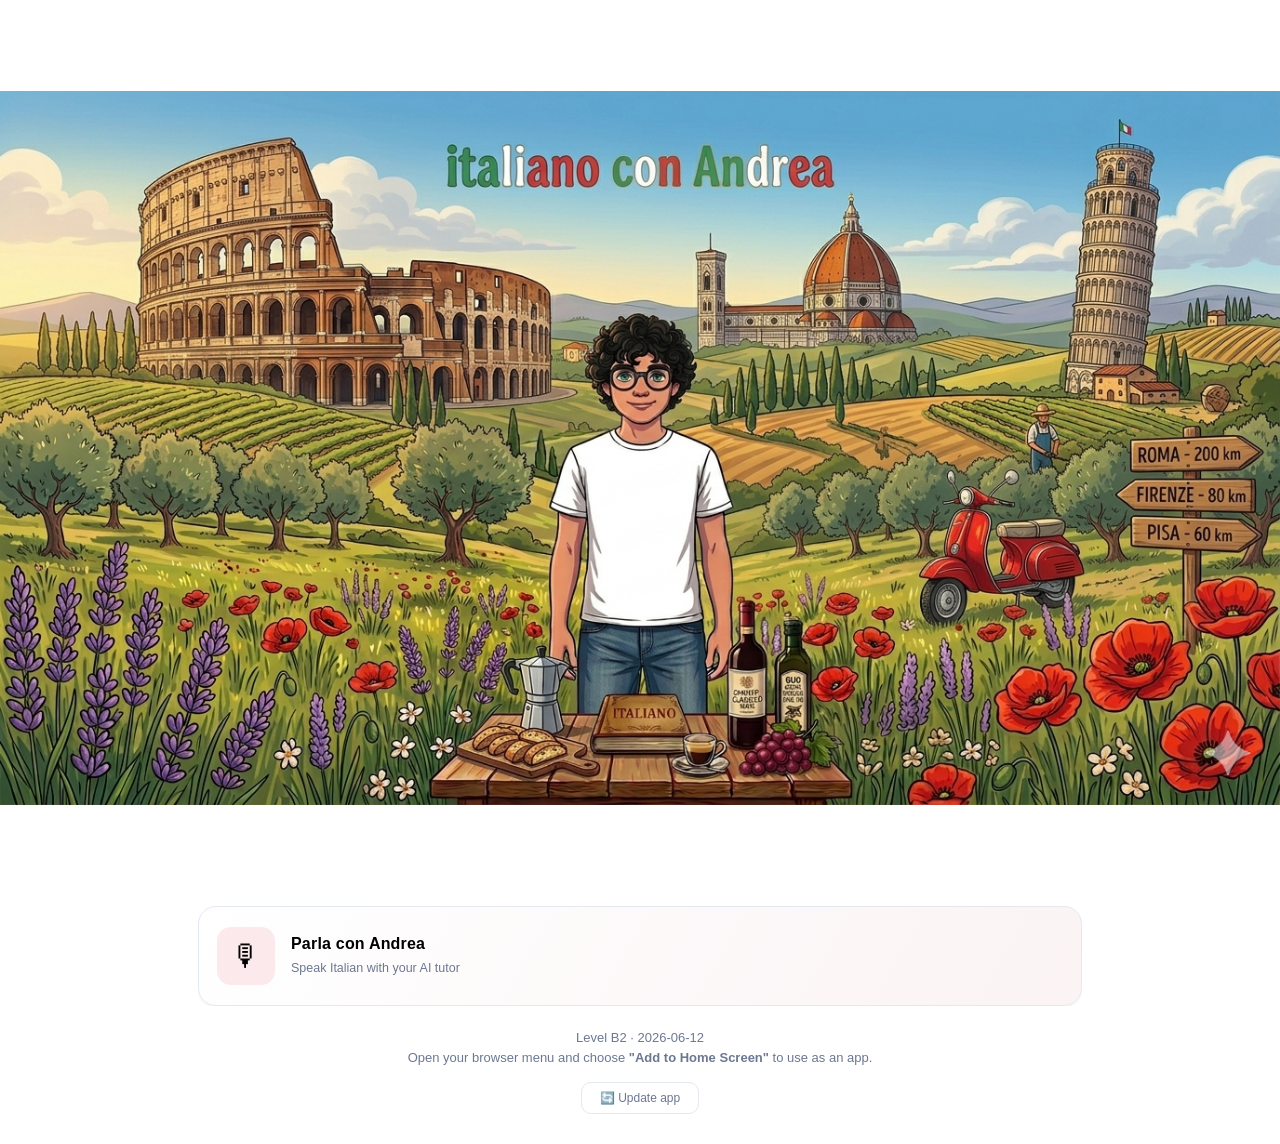
==== index.html @ 8dfc6db7 "Port russo→italiano: tabs Pratica/Teoria, swipe, Esercizi, Vocabolario redesign, back nav, rimozione" ====
<!DOCTYPE html>
<html lang="en">
<head>
<meta charset="UTF-8">
<meta name="viewport" content="width=device-width, initial-scale=1.0, viewport-fit=cover">
<meta name="theme-color" content="#ffffff">
<title>Italiano</title>
<link rel="manifest" href="manifest.json">
<link rel="icon" href="icon.png">
<link rel="apple-touch-icon" href="icon.png">
<meta name="application-name" content="Italiano">
<meta name="apple-mobile-web-app-title" content="Italiano">
<meta name="apple-mobile-web-app-capable" content="yes">
<meta name="apple-mobile-web-app-status-bar-style" content="default">
<style>
  :root{
    --bg:#eef1f8; --bg2:#f8fafd;
    --card:#ffffff; --card2:#eef2f9; --line:#e3e8f1;
    --text:#16203a; --muted:#6c7891; --accent:#e2384b; --accent2:#2f6bed;
    --good:#16a34a; --bad:#dc2626; --radius:18px;
    --shadow-sm:0 1px 2px rgba(16,24,40,.06);
    --shadow:0 1px 3px rgba(16,24,40,.05), 0 10px 26px rgba(16,24,40,.07);
    --shadow-lg:0 6px 16px rgba(16,24,40,.08), 0 18px 40px rgba(16,24,40,.10);
  }
  @media (prefers-color-scheme: dark){
    :root{
      --bg:#0d1220; --bg2:#121a2b;
      --card:#1a2334; --card2:#243049; --line:#2c3a56;
      --text:#e9eef9; --muted:#9aa7c4; --accent:#ff5468; --accent2:#5b8cff;
      --good:#2dd36f; --bad:#ff5468;
      --shadow-sm:0 1px 2px rgba(0,0,0,.4);
      --shadow:0 1px 3px rgba(0,0,0,.45), 0 10px 26px rgba(0,0,0,.5);
      --shadow-lg:0 6px 16px rgba(0,0,0,.5), 0 18px 40px rgba(0,0,0,.6);
    }
    header{background:rgba(16,22,38,.78)!important}
    .speak:hover{background:#2c3a56!important}
    .opt:hover{background:rgba(91,140,255,.12)!important}
    .tile.wide{background:linear-gradient(120deg,var(--card) 0%,#26202c 100%)!important}
    .ref-note{background:rgba(91,140,255,.10)!important}
    table.ref tbody tr:nth-child(even) td{background:rgba(255,255,255,.03)!important}
    #splash{background:#0d1220}
  }
  @keyframes rise{from{opacity:0;transform:translateY(10px)}to{opacity:1;transform:none}}
  @keyframes micpulse{0%,100%{box-shadow:0 6px 20px rgba(47,107,237,.35),0 0 0 0 rgba(47,107,237,.4)}70%{box-shadow:0 6px 20px rgba(47,107,237,.35),0 0 0 14px rgba(47,107,237,0)}}
  @keyframes sofiabounce{0%,100%{transform:translateY(0) scale(1)}40%{transform:translateY(-4px) scale(1.04)}}
  @keyframes sofiaglow{0%,100%{box-shadow:0 0 0 3px rgba(47,107,237,.35),0 4px 18px rgba(47,107,237,.18)}50%{box-shadow:0 0 0 6px rgba(47,107,237,.1),0 4px 18px rgba(47,107,237,.35)}}
  .mic-listening{animation:micpulse 1.6s ease-in-out infinite}
  @keyframes sofiamsg{from{opacity:0;transform:translateX(-14px) scale(.96)}to{opacity:1;transform:none}}
  .sofia-msg-row{display:flex;align-items:flex-end;gap:10px;animation:sofiamsg .22s ease}
  .sofia-av{
    width:48px;height:48px;flex-shrink:0;display:flex;align-items:center;justify-content:center;
    font-size:28px;background:var(--card2);border-radius:50%;border:2px solid var(--line);
    align-self:flex-end;transition:border-color .3s;
  }
  .sofia-av.speaking{border-color:var(--accent2);animation:sofiabounce .7s ease-in-out infinite,sofiaglow 1.4s ease-in-out infinite}
  .sofia-fumetto{
    background:var(--card);border:2px solid var(--line);
    border-radius:16px 16px 16px 4px;
    padding:11px 15px;position:relative;
    max-width:calc(100% - 68px);
    font-size:15px;line-height:1.55;
    box-shadow:0 2px 12px rgba(0,0,0,.07);
  }
  .sofia-fumetto::before{
    content:"";position:absolute;left:-12px;bottom:16px;
    width:0;height:0;
    border-top:9px solid transparent;border-bottom:9px solid transparent;
    border-right:12px solid var(--line);
  }
  .sofia-fumetto::after{
    content:"";position:absolute;left:-9px;bottom:18px;
    width:0;height:0;
    border-top:7px solid transparent;border-bottom:7px solid transparent;
    border-right:9px solid var(--card);
  }
  .stage,.stats,.grid{animation:rise .3s ease both}
  .grid{animation-delay:.04s}
  @media (prefers-reduced-motion: reduce){
    *,*::before,*::after{animation-duration:.001ms!important;animation-iteration-count:1!important;transition-duration:.001ms!important;scroll-behavior:auto!important}
    .flip.flipped .flash{transition:none}
    .mic-listening{animation:none}
  }
  *{box-sizing:border-box;-webkit-tap-highlight-color:transparent}
  html,body{margin:0;height:100%}
  body{
    background:linear-gradient(180deg,var(--bg2) 0%,var(--bg) 240px) fixed; color:var(--text);
    font-family:-apple-system,BlinkMacSystemFont,"Segoe UI",Roboto,sans-serif;
    display:flex; flex-direction:column; min-height:100dvh;
    padding-bottom:env(safe-area-inset-bottom);
    -webkit-font-smoothing:antialiased;
  }
  header{
    padding:8px 18px; padding-top:calc(8px + env(safe-area-inset-top));
    display:flex; align-items:flex-end; gap:12px; border-bottom:1px solid var(--line);
    position:sticky; top:0; background:rgba(255,255,255,.82); backdrop-filter:saturate(180%) blur(12px); z-index:5;
  }
  .arch-wrap{position:relative;flex:1;align-self:stretch;min-height:42px;}
  .arch-row{position:absolute;left:0;right:0;bottom:0;display:flex;align-items:flex-end;justify-content:space-evenly;pointer-events:none;}
  .arch-row svg,.arch-row img{display:block;width:auto;object-fit:contain;}
  .back{background:none;border:none;color:var(--muted);font-size:15px;font-weight:600;cursor:pointer;padding:7px 11px;border-radius:10px;transition:.12s}
  .back:hover{background:var(--card2);color:var(--text)}
  main{flex:1; padding:18px; max-width:680px; width:100%; margin:0 auto}
  .grid{display:grid; grid-template-columns:1fr 1fr; gap:14px}
  .tile{
    background:var(--card); border:1px solid var(--line); border-radius:var(--radius);
    padding:18px 16px; cursor:pointer; transition:transform .15s, box-shadow .15s, border-color .15s; text-align:left;
    display:flex; flex-direction:column; gap:10px; min-height:128px; box-shadow:var(--shadow-sm);
  }
  .tile:active{transform:scale(.97)}
  .tile:hover{transform:translateY(-3px); box-shadow:var(--shadow); border-color:transparent}
  .tile .ico{font-size:26px;width:50px;height:50px;display:flex;align-items:center;justify-content:center;background:var(--card2);border-radius:14px;line-height:1}
  .tile .t{font-weight:700;font-size:16px;letter-spacing:.2px}
  .tile .d{font-size:12.5px;color:var(--muted);line-height:1.45}
  .tile .badge{font-size:11px;color:var(--accent);font-weight:600}
  .stats{display:flex;gap:10px;margin:2px 0 18px;flex-wrap:wrap}
  .stat{background:var(--card);border:1px solid var(--line);border-radius:14px;padding:12px 14px;flex:1;min-width:84px;text-align:center;box-shadow:var(--shadow-sm)}
  .stat b{display:block;font-size:24px;font-weight:800;letter-spacing:-.5px}
  .stat:nth-child(3) b{color:var(--good)}
  .stat:nth-child(4) b{color:var(--accent)}
  .stat span{font-size:11px;color:var(--muted)}
  .stage{display:flex;flex-direction:column;align-items:center;gap:18px}
  .progress{width:100%;height:8px;background:var(--card2);border-radius:8px;overflow:hidden}
  .progress>i{display:block;height:100%;background:linear-gradient(90deg,var(--accent),var(--accent2));width:0;transition:.3s;border-radius:8px}
  .flip{width:100%;cursor:pointer;perspective:1400px}
  .flash{position:relative;width:100%;min-height:240px;transform-style:preserve-3d;transition:transform .55s cubic-bezier(.4,.18,.2,1)}
  .flip.flipped .flash{transform:rotateY(180deg)}
  .face{
    border-radius:22px;background:var(--card);border:1px solid var(--line);box-shadow:var(--shadow);
    display:flex;flex-direction:column;align-items:center;justify-content:center;
    gap:14px;padding:30px 22px;text-align:center;min-height:240px;
    backface-visibility:hidden;-webkit-backface-visibility:hidden;
  }
  .face.front{position:relative}
  .face.back{position:absolute;inset:0;transform:rotateY(180deg)}
  .flash .it-word{font-size:40px;font-weight:800;line-height:1.12;letter-spacing:-.5px;text-rendering:optimizeLegibility}
  .flash .small{font-size:15px;color:var(--muted)}
  .flash .ipa-note{font-size:16px;color:var(--accent2);font-style:italic}
  .flash .en-trans{font-size:27px;font-weight:700}
  .flash .hint{position:absolute;bottom:16px;font-size:12px;color:var(--muted)}
  .speak{
    position:absolute;top:14px;right:14px;background:var(--card2);border:1px solid var(--line);
    color:var(--text);width:44px;height:44px;border-radius:50%;font-size:18px;cursor:pointer;transition:.12s;
  }
  .speak:hover{background:#e2e8f4}
  .row{display:flex;gap:12px;width:100%}
  .btn{
    flex:1;padding:15px;border-radius:14px;border:1px solid var(--line);background:var(--card);
    color:var(--text);font-size:15px;font-weight:700;cursor:pointer;transition:.12s;box-shadow:var(--shadow-sm);
  }
  .btn:hover{background:var(--card2)}
  .btn:active{transform:scale(.97)}
  .btn.good{background:rgba(22,163,74,.10);border-color:var(--good);color:var(--good)}
  .btn.good:hover{background:rgba(22,163,74,.16)}
  .btn.bad{background:rgba(220,38,38,.08);border-color:var(--bad);color:var(--bad)}
  .btn.bad:hover{background:rgba(220,38,38,.14)}
  .btn.primary{background:linear-gradient(90deg,var(--accent),#f0526a);border-color:transparent;color:#fff;box-shadow:0 6px 16px rgba(226,56,75,.28)}
  .btn.primary:hover{filter:brightness(1.04)}
  .options{display:flex;flex-direction:column;gap:10px;width:100%}
  .opt{
    padding:16px;border-radius:14px;border:1px solid var(--line);background:var(--card);
    color:var(--text);font-size:18px;font-weight:600;cursor:pointer;text-align:center;transition:.12s;box-shadow:var(--shadow-sm);
  }
  .opt:hover{border-color:var(--accent2);background:#f3f7ff}
  .opt.correct{background:rgba(22,163,74,.12);border-color:var(--good);color:var(--good)}
  .opt.wrong{background:rgba(220,38,38,.10);border-color:var(--bad);color:var(--bad)}
  .opt:disabled{cursor:default}
  .qsub{font-size:14px;color:var(--muted);text-align:center;margin-top:-8px}
  .done{text-align:center;padding:40px 16px}
  .done .big{font-size:60px}
  .done h2{margin:10px 0;font-weight:800}
  .muted{color:var(--muted);font-size:13px;text-align:center;line-height:1.6}
  .pill{display:inline-block;background:var(--card2);border:1px solid var(--line);border-radius:20px;padding:4px 12px;font-size:12px;color:var(--muted);margin:2px}
  .hidden{display:none!important}
  .gram-card{background:var(--card);border:1px solid var(--line);border-radius:16px;padding:18px;width:100%;margin-bottom:14px;box-shadow:var(--shadow-sm)}
  .gram-card h3{margin:0 0 4px;font-size:11px;color:var(--muted);font-weight:700;text-transform:uppercase;letter-spacing:.6px}
  .gram-card h4{margin:0 0 8px;font-size:17px;color:var(--accent);font-weight:700}
  .gram-card p{margin:0;font-size:14.5px;line-height:1.6;color:var(--text)}
  .gram-chips{display:flex;gap:8px;overflow-x:auto;padding:2px 0 10px;width:100%;-webkit-overflow-scrolling:touch}
  .gram-chips::-webkit-scrollbar{height:0}
  .gram-chip{flex:0 0 auto;background:var(--card);border:1px solid var(--line);color:var(--muted);
    border-radius:20px;padding:7px 14px;font-size:12.5px;font-weight:600;cursor:pointer;white-space:nowrap;transition:.12s;box-shadow:var(--shadow-sm)}
  .gram-chip:hover{border-color:var(--accent2);color:var(--accent2)}
  .gram-chip.active{background:var(--accent2);border-color:var(--accent2);color:#fff}
  .tile.wide{grid-column:1/-1;flex-direction:row;align-items:center;min-height:auto;gap:16px;background:linear-gradient(120deg,#fff 0%,#fbf3f4 100%)}
  .tile.wide .ico{font-size:30px;width:58px;height:58px;background:rgba(226,56,75,.10)}
  .tile.wide .txt{display:flex;flex-direction:column;gap:6px}
  .ref-nav{display:flex;gap:8px;overflow-x:auto;padding:2px 0 12px;width:100%;-webkit-overflow-scrolling:touch}
  .ref-nav::-webkit-scrollbar{height:0}
  .ref-chip{flex:0 0 auto;background:var(--card);border:1px solid var(--line);color:var(--muted);
    border-radius:20px;padding:8px 14px;font-size:12.5px;font-weight:600;cursor:pointer;white-space:nowrap;transition:.12s;box-shadow:var(--shadow-sm)}
  .ref-chip:hover{border-color:var(--accent);color:var(--accent)}
  .ref-chip.active{border-color:var(--accent);color:#fff;background:var(--accent)}
  .ref-sec{background:var(--card);border:1px solid var(--line);border-radius:18px;padding:20px;width:100%;margin-bottom:16px;scroll-margin-top:78px;box-shadow:var(--shadow-sm)}
  .ref-sec .head{display:flex;align-items:center;gap:12px;margin-bottom:6px}
  .ref-sec .head .ico{font-size:22px;line-height:1;width:42px;height:42px;display:flex;align-items:center;justify-content:center;background:var(--card2);border-radius:12px;flex:0 0 auto}
  .ref-sec h3{margin:0;font-size:18px;color:var(--text);font-weight:800;letter-spacing:-.2px}
  .ref-sec .sub{font-size:12.5px;color:var(--muted);margin:0 0 16px}
  .ref-sec p.txt{font-size:14px;line-height:1.65;margin:0 0 14px}
  .ref-note{background:#eef3ff;border-left:3px solid var(--accent2);border-radius:10px;padding:11px 14px;font-size:13.5px;line-height:1.55;color:var(--text);margin:0 0 12px}
  .ref-note b{color:var(--text);font-weight:700}
  .tbl-wrap{overflow-x:auto;-webkit-overflow-scrolling:touch;margin:0 0 14px;border-radius:14px;border:1px solid var(--line)}
  table.ref{border-collapse:collapse;width:100%;font-size:14px;min-width:max-content;background:var(--card)}
  table.ref th,table.ref td{padding:10px 13px;text-align:left;border-bottom:1px solid var(--line);white-space:nowrap}
  table.ref thead th{background:var(--card2);color:var(--muted);font-size:11.5px;font-weight:700;text-transform:uppercase;letter-spacing:.5px;position:sticky;top:0}
  table.ref tbody tr:nth-child(even) td{background:#fafbfe}
  table.ref tbody tr:last-child td{border-bottom:none}
  table.ref tbody td:first-child{color:var(--muted);font-weight:600}
  table.ref td.it-tap{color:var(--text);font-weight:700;cursor:pointer}
  table.ref td.it-tap:hover{color:var(--accent2)}
  table.ref td.it-tap:active{color:var(--accent)}
  .idiom{padding:13px 0;border-bottom:1px solid var(--line)}
  .idiom:last-child{border-bottom:none;padding-bottom:0}
  .idiom:first-of-type{padding-top:2px}
  .idiom-it{font-size:16px;font-weight:800;color:var(--text);cursor:pointer;letter-spacing:-.2px;display:inline-block}
  .idiom-it .spk{font-size:13px;opacity:.45;transition:.15s}
  .idiom-it:hover{color:var(--accent2)}
  .idiom-it:hover .spk{opacity:1}
  .idiom-it:active{color:var(--accent)}
  .idiom-sig{font-size:14px;color:var(--text);line-height:1.5;margin-top:4px}
  .idiom-lett{font-size:12.5px;color:var(--muted);font-style:italic;margin-top:3px}
  .idiom-ex{font-size:13.5px;color:var(--muted);line-height:1.5;margin-top:7px;padding-left:11px;border-left:2px solid var(--line);cursor:pointer;transition:.15s}
  .idiom-ex:hover{color:var(--accent2);border-left-color:var(--accent2)}
  .pop-lingua{font-size:13px;color:var(--text);line-height:1.5;margin-top:8px;background:var(--card2);border:1px solid var(--line);border-radius:10px;padding:9px 11px}
  .q{font-size:32px;font-weight:800;text-align:center;margin:6px 0;letter-spacing:-.5px;text-rendering:optimizeLegibility}
  @keyframes shake{10%,90%{transform:translateX(-1px)}20%,80%{transform:translateX(2px)}30%,50%,70%{transform:translateX(-5px)}40%,60%{transform:translateX(5px)}}
  @keyframes pop{0%{transform:scale(1)}45%{transform:scale(1.05)}100%{transform:scale(1)}}
  .opt.correct,.btn.good.chosen{animation:pop .35s ease}
  .opt.wrong,.btn.bad.chosen{animation:shake .4s ease}
  .prog-wrap{display:flex;align-items:center;gap:10px;width:100%}
  .prog-wrap .progress{flex:1}
  .prog-num{font-size:12px;font-weight:700;color:var(--muted);min-width:46px;text-align:right;font-variant-numeric:tabular-nums}
  .done .ring{position:relative;width:124px;height:124px;border-radius:50%;margin:0 auto 4px;
    display:flex;align-items:center;justify-content:center;animation:ring-in .55s cubic-bezier(.2,.7,.3,1) both}
  .done .ring::before{content:"";position:absolute;width:94px;height:94px;border-radius:50%;background:var(--card)}
  .done .ring span{position:relative;font-size:27px;font-weight:800;color:var(--col)}
  .done .big{animation:ring-in .5s cubic-bezier(.2,.7,.3,1) both}
  @keyframes ring-in{from{transform:scale(.6) rotate(-12deg);opacity:0}to{transform:none;opacity:1}}
  .sk{position:relative;overflow:hidden;background:var(--card2);border:1px solid var(--line)}
  .stat.sk{height:66px}
  .tile.sk{min-height:128px}
  .sk::after{content:"";position:absolute;inset:0;transform:translateX(-100%);background:linear-gradient(90deg,transparent,rgba(255,255,255,.28),transparent);animation:shimmer 1.2s infinite}
  @keyframes shimmer{to{transform:translateX(100%)}}
  .errbox{text-align:center;padding:48px 20px;display:flex;flex-direction:column;align-items:center;gap:12px}
  .errbox .big{font-size:52px}
  .errbox small{color:var(--muted);font-size:11px;word-break:break-word;opacity:.7}
  #splash{
    position:fixed;inset:0;z-index:9999;background:#fff;
    display:flex;align-items:center;justify-content:center;
    overflow:hidden;transition:opacity .4s ease;
  }
  #splash img{width:100%;height:100%;object-fit:cover;}
  #splash.fade-out{opacity:0;pointer-events:none}
  @media (prefers-color-scheme: dark){
    #splash{background:#0d1220}
  }
  .vocab-input{width:100%;padding:14px 16px 14px 46px;border-radius:14px;border:1.5px solid var(--line);background:var(--card);color:var(--text);font-size:17px;outline:none;box-shadow:var(--shadow-sm);transition:.15s;-webkit-appearance:none;appearance:none}
  .vocab-input:focus{border-color:var(--accent2);box-shadow:0 0 0 3px rgba(47,107,237,.12)}
  .vocab-input::placeholder{color:var(--muted)}
  .vocab-card{background:var(--card);border:1px solid var(--line);border-radius:16px;padding:16px;width:100%;display:flex;flex-direction:column;gap:10px;box-shadow:var(--shadow-sm);animation:rise .18s ease both}
  .vocab-it{font-size:26px;font-weight:800;letter-spacing:-.4px;line-height:1.2}
  .vocab-en{font-size:14.5px;color:var(--muted);line-height:1.55;margin-top:4px}
  .vocab-meta{display:flex;align-items:center;gap:6px;flex-wrap:wrap}
  .vocab-speak{background:var(--card2);border:1px solid var(--line);border-radius:50%;width:38px;height:38px;flex-shrink:0;font-size:17px;cursor:pointer;transition:.12s;display:flex;align-items:center;justify-content:center}
  .vocab-speak:hover{background:var(--line)}
  .reg-pill{padding:3px 10px;border-radius:20px;font-size:11.5px;font-weight:600}
  .reg-pill.formal{background:rgba(47,107,237,.12);color:var(--accent2)}
  .reg-pill.neutral{background:var(--card2);color:var(--muted);border:1px solid var(--line)}
  .reg-pill.informal{background:rgba(226,56,75,.10);color:var(--accent)}
  .add-flash-btn{margin-top:10px;width:100%;padding:9px;border-radius:10px;border:1px solid var(--line);background:none;color:var(--muted);font-size:13px;font-weight:600;cursor:pointer;transition:.12s}
  .add-flash-btn:not(:disabled):hover{border-color:var(--accent2);color:var(--accent2)}
  .add-flash-btn:disabled{cursor:default;opacity:.8}
  /* Home tabs */
  .home-tabs{display:flex;background:var(--card2);border-radius:14px;padding:4px;margin-bottom:18px;gap:0;border:1px solid var(--line)}
  .home-tab{flex:1;padding:10px 6px;border-radius:10px;border:none;background:none;font-size:14px;font-weight:600;color:var(--muted);cursor:pointer;transition:.15s;line-height:1.3}
  .home-tab.active{background:var(--card);color:var(--text);box-shadow:var(--shadow-sm)}
  .home-tab:hover:not(.active){color:var(--text)}
  .grid-wrap{overflow:hidden;width:100%}
  @keyframes slideInLeft{from{transform:translateX(38px);opacity:0}to{transform:translateX(0);opacity:1}}
  @keyframes slideInRight{from{transform:translateX(-38px);opacity:0}to{transform:translateX(0);opacity:1}}
  .slide-left{animation:slideInLeft .22s cubic-bezier(.22,.68,0,1.2) both}
  .slide-right{animation:slideInRight .22s cubic-bezier(.22,.68,0,1.2) both}
  /* Esercizi */
  .ese-section-hdr{font-size:16px;font-weight:700;display:flex;align-items:center;gap:10px}
  .ese-count{font-size:12px;color:var(--muted);font-weight:400;margin-left:auto}
  .save-ese-btn{width:100%;padding:11px;border-radius:12px;border:1px solid var(--line);background:none;color:var(--muted);font-size:13px;font-weight:600;cursor:pointer;transition:.12s;margin-top:10px}
  .save-ese-btn:not(:disabled):hover{border-color:var(--accent2);color:var(--accent2)}
  .save-ese-btn.saved{color:var(--good);border-color:var(--good);background:rgba(22,163,74,.07)}
  .save-ese-btn:disabled{cursor:default;opacity:.8}
  .tag-picker{margin-top:10px;border-top:1px solid var(--line);padding-top:10px;display:flex;flex-direction:column;gap:8px}
  .tag-picker label{font-size:11px;font-weight:600;color:var(--muted);letter-spacing:.5px;text-transform:uppercase}
  .tag-chips{display:flex;flex-wrap:wrap;gap:5px}
  .tag-chip{padding:4px 10px;border-radius:20px;border:1px solid var(--line);background:none;font-size:12px;color:var(--muted);cursor:pointer;transition:.1s;line-height:1.4}
  .tag-chip.sel{border-color:var(--accent2);color:var(--accent2);background:rgba(47,107,237,.1)}
  .tag-save{margin-top:2px;width:100%;padding:8px;border-radius:10px;border:none;background:var(--accent2);color:#fff;font-size:13px;font-weight:700;cursor:pointer;transition:.12s}
  .tag-save:active{opacity:.85}
  .results-hdr{font-size:11px;font-weight:700;color:var(--muted);text-transform:uppercase;letter-spacing:.7px;padding:10px 2px 6px;display:flex;align-items:center;gap:6px}
  .vocab-card.online{border-color:rgba(47,107,237,.3);background:linear-gradient(135deg,var(--card) 0%,#f0f4ff 100%)}
  @media (prefers-color-scheme: dark){.vocab-card.online{background:linear-gradient(135deg,var(--card) 0%,rgba(47,107,237,.06) 100%)}}
  /* Memory game */
  .mem-stats{display:flex;justify-content:center;gap:20px;margin-bottom:14px;font-size:14px;color:var(--muted)}
  .mem-stats b{color:var(--text);font-variant-numeric:tabular-nums}
  .mem-grid{display:grid;gap:8px;width:100%}
  .mem-grid.c3{grid-template-columns:repeat(3,1fr)}
  .mem-grid.c4{grid-template-columns:repeat(4,1fr)}
  .mem-card{aspect-ratio:3/4;border:0;background:transparent;padding:0;cursor:pointer;perspective:700px}
  .mem-inner{position:relative;width:100%;height:100%;transition:transform .35s cubic-bezier(.2,.7,.3,1);transform-style:preserve-3d}
  .mem-card.up .mem-inner,.mem-card.done .mem-inner{transform:rotateY(180deg)}
  .mem-face{position:absolute;inset:0;backface-visibility:hidden;-webkit-backface-visibility:hidden;border-radius:14px;display:flex;align-items:center;justify-content:center;text-align:center;padding:6px;box-shadow:var(--shadow-sm)}
  .mem-back{background:linear-gradient(135deg,var(--accent2),#7aa0ff);color:#fff;font-size:26px}
  .mem-front{background:var(--card);border:1px solid var(--line);color:var(--text);transform:rotateY(180deg);font-size:13.5px;font-weight:700;line-height:1.2}
  .mem-card.done{cursor:default}
  .mem-card.done .mem-front{border-color:var(--good);background:rgba(22,163,74,.12);color:var(--good)}
  .mem-card.miss .mem-front{border-color:var(--bad);color:var(--bad);animation:memshake .3s}
  .mem-lang{position:absolute;top:5px;left:7px;font-size:9px;font-weight:800;letter-spacing:.05em;opacity:.45}
  @keyframes memshake{10%,90%{transform:rotateY(180deg) translateX(-1px)}30%,70%{transform:rotateY(180deg) translateX(3px)}50%{transform:rotateY(180deg) translateX(-3px)}}
  @media (min-width:760px){
    header{padding:8px 32px;padding-top:calc(8px + env(safe-area-inset-top))}
    main{max-width:900px;padding:26px 32px}
    .grid{grid-template-columns:repeat(3,1fr);gap:18px}
    .tile{min-height:148px;padding:20px 18px}
    .tile .ico{width:54px;height:54px;font-size:28px}
    .flip{max-width:600px}
    .face{min-height:280px}
    .flash .it-word{font-size:50px}
  }
  @media (min-width:1100px){
    main{max-width:980px;padding:30px 48px}
  }
  @media (hover:hover) and (pointer:fine){
    .tile:hover{transform:translateY(-4px)}
  }
</style>
</head>
<body>
<div id="splash"><picture><source media="(min-width:760px)" srcset="splash-desktop.png"><img src="splash.png" alt="Italiano con Andrea"></picture></div>
<header>
  <button class="back hidden" id="backBtn">&#8249; Back</button>
  <div class="arch-wrap" role="img" aria-label="San Marco, San Pietro, Duomo di Milano">
    <div class="arch-row" aria-hidden="true">
      <img src="lm-sanpietro.jpg" alt="San Pietro" style="height:42px">
      <img src="lm-sanmarco.jpg" alt="San Marco" style="height:34px">
      <img src="lm-duomomi.jpg" alt="Duomo di Milano" style="height:38px">
    </div>
  </div>
</header>
<main id="app"></main>

<script>
const STORE_KEY = "italiano_srs_v1";
const USER_KEY  = "italiano_user_items";
const TOPIC_LABELS = {
  casa:'Casa',famiglia:'Famiglia',corpo:'Corpo & salute',cibo:'Cibo & drink',
  lavoro:'Lavoro',scuola:'Scuola',città:'Città',natura:'Natura',
  tempo:'Tempo',sentimenti:'Sentimenti',mente:'Mente',
  società:'Società',cultura:'Cultura',economia:'Economia',viaggio:'Viaggio',
  burocrazia:'Burocrazia & immigrazione'
};
const TOPIC_ICONS = {
  casa:'🏠',famiglia:'👨‍👩‍👧',corpo:'💪',cibo:'🍝',
  lavoro:'💼',scuola:'📚',città:'🏙️',natura:'🌿',
  tempo:'⏳',sentimenti:'❤️',mente:'💭',
  società:'🤝',cultura:'🎭',economia:'💰',viaggio:'✈️',
  burocrazia:'🛂'
};
function userStore(){ return JSON.parse(localStorage.getItem(USER_KEY)||'{"voci":[]}'); }
function saveUserStore(s){ localStorage.setItem(USER_KEY, JSON.stringify(s)); }
function addUserVoce(itWord, enTrans, pos, tag){
  const s = userStore();
  if(s.voci.some(v=>v.it===itWord)) return false;
  const item = {id:"u"+Date.now(), it:itWord, en:enTrans};
  if(pos) item.pos = pos;
  if(tag) item.tag = [tag];
  s.voci.push(item);
  saveUserStore(s);
  return true;
}
function isUserVoce(itWord){ return userStore().voci.some(v=>v.it===itWord); }

// ---------- Esercizi: flashcard salvate manualmente ----------
const ESERCIZI_KEY = "italiano_esercizi_v1";
function esesStore(){ try{ return JSON.parse(localStorage.getItem(ESERCIZI_KEY)||'{"voci":[]}'); }catch(e){ return {voci:[]}; } }
function saveEses(s){ localStorage.setItem(ESERCIZI_KEY, JSON.stringify(s)); }
function addEsesVoce(id, it, en, pos, tag){
  const s = esesStore();
  if(s.voci.some(v=>v.id===id)) return false;
  s.voci.push({id, it:it||'', en:en||'', pos:pos||'', tag:tag||[]});
  saveEses(s); return true;
}
function removeEsesVoce(id){ const s=esesStore(); s.voci=s.voci.filter(v=>v.id!==id); saveEses(s); }
function isEsesVoce(id){ return esesStore().voci.some(v=>v.id===id); }

let DB = null;
let srs = JSON.parse(localStorage.getItem(STORE_KEY) || "{}");
function saveSrs(){ localStorage.setItem(STORE_KEY, JSON.stringify(srs)); }

const app = document.getElementById("app");
const backBtn = document.getElementById("backBtn");

// ---------- Navigation stack ----------
const _navStack = [];
function navigateTo(fn){
  _navStack.push(fn);
  history.pushState({depth:_navStack.length},"");
  fn();
}
backBtn.onclick = () => history.back();
window.addEventListener("popstate", ()=>{
  if(!DB) return;
  _navStack.pop();
  if(_navStack.length > 0){
    _navStack[_navStack.length-1]();
  } else {
    renderHome();
  }
});

const $ = (h)=>{const t=document.createElement("template");t.innerHTML=h.trim();return t.content.firstChild;};
const shuffle = a => a.map(x=>[Math.random(),x]).sort((m,n)=>m[0]-n[0]).map(p=>p[1]);
const sample = (a,n)=>shuffle(a).slice(0,n);
function haptic(ok){ try{ navigator.vibrate && navigator.vibrate(ok?18:[0,35,30,35]); }catch(e){} }

let itVoice = null, enVoice = null;
function pickVoice(){
  const vs = speechSynthesis.getVoices();
  itVoice = vs.find(v=>/it[-_]?IT/i.test(v.lang)) || vs.find(v=>/^it/i.test(v.lang)) || null;
  enVoice = vs.find(v=>/en[-_]?(US|GB)/i.test(v.lang)) || vs.find(v=>/^en/i.test(v.lang)) || null;
}
if('speechSynthesis' in window){ pickVoice(); speechSynthesis.onvoiceschanged = pickVoice; }
function speak(text, lang="it"){
  if(!('speechSynthesis' in window)) return;
  speechSynthesis.cancel();
  const u = new SpeechSynthesisUtterance(text);
  if(lang==="it"){ u.lang="it-IT"; if(itVoice) u.voice=itVoice; }
  else { u.lang="en-US"; if(enVoice) u.voice=enVoice; }
  u.rate=.9; speechSynthesis.speak(u);
}

const SOFIA_MEM = "sofia_last_session";
function sofiaSrsStats(){
  const total = (DB ? (DB.dizionario||[]).length + (userStore().voci||[]).length : 0);
  const known = Object.values(srs).filter(v=>(v.box||0)>=2).length;
  return {known, total};
}
function sofiaLoadMem(){ return localStorage.getItem(SOFIA_MEM)||""; }
function sofiaSaveMem(history){
  if(!history||history.length<2) return;
  const lines=history.slice(-8).map(h=>`${h.role==="user"?"Student":"Andrea"}: ${h.parts[0].text}`).join("\n");
  localStorage.setItem(SOFIA_MEM, lines.slice(0,500));
}

// --- Ripetizione dilazionata a intervalli crescenti (tempo reale) ---
// Quando dici di sapere una carta ("Got it"), sparisce per un giorno. Se il
// giorno dopo torna e la sai ancora, sparisce per una settimana, poi due, e
// così via (ogni livello raddoppia). Se sbagli ("Review again") riparte da zero.
// Stesso meccanismo in TUTTE le sezioni.
const DAY_MS = 86400000;
const SRS_INTERVALS = [1, 7, 14, 28, 56, 112, 224]; // giorni di attesa per box 1,2,3,…
function box(id){ return (srs[id] && srs[id].box) || 0; }
// Una carta è "in scadenza" (da ripassare ora) se mai vista o se l'intervallo è scaduto.
function isDue(id){ const s = srs[id]; return !s || !s.due || Date.now() >= s.due; }
// Quanto è in ritardo (più alto = più urgente). Le mai viste hanno priorità massima.
function dueScore(id){
  const s = srs[id];
  if(!s || !s.due) return Number.MAX_SAFE_INTEGER;
  return Date.now() - s.due;
}
function grade(id, ok){
  const s = srs[id] || {box:0, seen:0, correct:0};
  if(ok){
    s.box = (s.box||0) + 1;
    const days = SRS_INTERVALS[Math.min(s.box-1, SRS_INTERVALS.length-1)];
    s.due = Date.now() + days*DAY_MS;
  } else {
    s.box = 0;
    s.due = Date.now();           // torna subito in coda nella sessione
  }
  s.seen++; if(ok) s.correct++;
  s.last = Date.now();
  srs[id]=s; saveSrs();
}

// Studio per argomento: mostra solo le carte in scadenza.
function startTopicFlash(pool, label){
  runFlash(pool, label, { restart: ()=>startTopicFlash(pool, label) });
}

function startQuick15(pool, label){
  runFlash(pool, label + ' · 15 carte', { limit: 15, restart: ()=>startQuick15(pool, label) });
}

// --- Daily review streak ---
const DAILY_KEY = "italiano_daily_v1";
function dateStr(d){ return d.getFullYear()+"-"+String(d.getMonth()+1).padStart(2,"0")+"-"+String(d.getDate()).padStart(2,"0"); }
function todayStr(){ return dateStr(new Date()); }
function yesterdayStr(){ const d=new Date(); d.setDate(d.getDate()-1); return dateStr(d); }
function dailyState(){ try{ return JSON.parse(localStorage.getItem(DAILY_KEY)||"{}"); }catch(e){ return {}; } }
function dailyStreak(){
  const s=dailyState();
  if(!s.last) return 0;
  // streak counts only if the last completed session was today or yesterday
  return (s.last===todayStr()||s.last===yesterdayStr()) ? (s.streak||0) : 0;
}
const DAILY_SIZE = 20;
function recordDailyDone(){
  const s=dailyState(), t=todayStr();
  s.streak = (s.last===yesterdayStr()) ? (s.streak||0)+1 : (s.last===t ? (s.streak||1) : 1);
  s.last=t; s.completed=true;
  localStorage.setItem(DAILY_KEY, JSON.stringify(s));
}
function getDailyCards(){
  const allItems = DB ? [...(DB.dizionario||[]), ...(userStore().voci||[])] : [];
  if(!allItems.length) return [];
  const s = dailyState(), t = todayStr();
  const validIds = new Set(allItems.map(v=>v.id));
  if(s.date===t && !s.completed && s.cards && s.cards.length){
    const still = s.cards.filter(id=>validIds.has(id));
    if(still.length) return allItems.filter(v=>still.includes(v.id));
  }
  const due = allItems.filter(v=>isDue(v.id)).sort((a,b)=>dueScore(b.id)-dueScore(a.id));
  const notDue = shuffle(allItems.filter(v=>!isDue(v.id)));
  const pool = [...due, ...notDue].slice(0, DAILY_SIZE);
  const saved = dailyState();
  saved.date=t; saved.cards=pool.map(v=>v.id); saved.completed=false;
  localStorage.setItem(DAILY_KEY, JSON.stringify(saved));
  return pool;
}
function dailyPool(){ return getDailyCards(); }

// --- Conjugation practice ---
const CONJ_TENSES = [
  {key:"indic.pres",      label:"Presente",               modo:"Indicativo"},
  {key:"indic.passpross", label:"Passato prossimo",       modo:"Indicativo",   comp:"indic.pres"},
  {key:"indic.imperf",    label:"Imperfetto",             modo:"Indicativo"},
  {key:"indic.trappross", label:"Trapassato prossimo",    modo:"Indicativo",   comp:"indic.imperf"},
  {key:"indic.passrem",   label:"Passato remoto",         modo:"Indicativo"},
  {key:"indic.trapprem",  label:"Trapassato remoto",      modo:"Indicativo",   comp:"indic.passrem"},
  {key:"indic.futuro",    label:"Futuro semplice",        modo:"Indicativo"},
  {key:"indic.futant",    label:"Futuro anteriore",       modo:"Indicativo",   comp:"indic.futuro"},
  {key:"cong.pres",       label:"Congiuntivo presente",   modo:"Congiuntivo"},
  {key:"cong.passato",    label:"Congiuntivo passato",    modo:"Congiuntivo",  comp:"cong.pres"},
  {key:"cong.imperf",     label:"Congiuntivo imperfetto", modo:"Congiuntivo"},
  {key:"cong.trap",       label:"Congiuntivo trapassato", modo:"Congiuntivo",  comp:"cong.imperf"},
  {key:"cond.pres",       label:"Condizionale presente",  modo:"Condizionale"},
  {key:"cond.passato",    label:"Condizionale passato",   modo:"Condizionale", comp:"cond.pres"},
  {key:"imperativo",      label:"Imperativo",             modo:"Imperativo"}
];
const CONJ_PRONOUNS = ["io","tu","lui/lei","noi","voi","loro"];
const IMPER_PRONOUNS = ["\u2014","tu","Lei","noi","voi","loro"];
const tenseLabel = k => (CONJ_TENSES.find(t=>t.key===k)||{}).label || k;
const conjPronoun = (tk,p) => tk==="imperativo" ? IMPER_PRONOUNS[p] : CONJ_PRONOUNS[p];
function normConj(s){ return (s||"").toLowerCase().trim().replace(/\s+/g," "); }
function stripAcc(s){ return s.normalize("NFD").replace(/[\u0300-\u036f]/g,""); }

// Returns {display, accept:[...]} for verb v, tense tk, person p \u2014 or null if that cell has no form.
// Compound tenses are built on the fly from the auxiliary (essere/avere) + participio passato.
function conjForm(v, tk, p){
  const t = CONJ_TENSES.find(x=>x.key===tk);
  if(t && t.comp){
    if(!v.pp) return null;
    const auxName = v.aux || "avere";
    const auxV = (DB.verbi||[]).find(x=>x.inf===auxName);
    const auxForms = auxV && auxV.coniugazioni[t.comp];
    if(!auxForms) return null;
    const a = auxForms[p];
    if(!a) return null;
    if(auxName==="essere"){
      const part  = p<3 ? v.pp : v.pp.replace(/o$/,"i");   // accordo maschile
      const partF = p<3 ? v.pp.replace(/o$/,"a") : v.pp.replace(/o$/,"e"); // femminile
      return {display:`${a} ${part}`, accept:[`${a} ${part}`, `${a} ${partF}`]};
    }
    return {display:`${a} ${v.pp}`, accept:[`${a} ${v.pp}`]};
  }
  const forms = (v.coniugazioni||{})[tk];
  if(!forms) return null;
  const f = forms[p];
  if(!f) return null;
  return {display:f, accept:[f]};
}

async function forceUpdate(btnEl){
  if(btnEl){btnEl.textContent="⏳ Updating...";btnEl.disabled=true;}
  try{
    if('serviceWorker' in navigator){
      const regs=await navigator.serviceWorker.getRegistrations();
      await Promise.all(regs.map(r=>r.unregister()));
    }
    if('caches' in window){
      const keys=await caches.keys();
      await Promise.all(keys.map(k=>caches.delete(k)));
    }
  }catch(e){}
  // Query unica: bypassa la cache HTTP del browser E la CDN di GitHub Pages
  // (location.reload(true) è deprecato e ricaricava la pagina vecchia dalla cache HTTP)
  location.replace(location.pathname + "?fresh=" + Date.now());
}

function renderHome(){
  backBtn.classList.add("hidden");
  _navStack.length = 0;
  app.innerHTML = "";

  let activeTab = localStorage.getItem('italiano_home_tab') || 'pratica';

  const tabsDiv = $(`<div class="home-tabs">
    <button class="home-tab${activeTab==='pratica'?' active':''}" data-tab="pratica">🏋️ Pratica</button>
    <button class="home-tab${activeTab==='teoria'?' active':''}" data-tab="teoria">📖 Teoria</button>
  </div>`);
  app.appendChild(tabsDiv);

  const gridWrap = $(`<div class="grid-wrap"></div>`);
  app.appendChild(gridWrap);
  let grid = null;

  function mkTile(ico, t, d, mode, wide=false, style=''){
    const el = $(`<button class="tile${wide?' wide':''}" data-mode="${mode}"${style?' style="'+style+'"':''}>
      ${wide
        ? `<div class="ico">${ico}</div><div class="txt"><div class="t">${t}</div><div class="d">${d}</div></div>`
        : `<div class="ico">${ico}</div><div class="t">${t}</div><div class="d">${d}</div>`}
    </button>`);
    el.onclick = ()=>start(mode);
    return el;
  }

  const TABS = ['pratica','teoria'];
  function renderTab(tab, dir){
    activeTab = tab;
    localStorage.setItem('italiano_home_tab', tab);
    tabsDiv.querySelectorAll('.home-tab').forEach(b=>b.classList.toggle('active', b.dataset.tab===tab));
    grid = $(`<div class="grid"></div>`);
    if(dir){ grid.classList.add(dir==='left' ? 'slide-left' : 'slide-right'); }
    gridWrap.innerHTML = '';
    gridWrap.appendChild(grid);

    if(tab === 'pratica'){
      const streak = dailyStreak();
      const daily = getDailyCards();
      const dueCnt = daily.filter(x=>isDue(x.id)).length;
      const streakHtml = streak>0 ? ` &middot; <span style="color:var(--accent)">${streak} ${streak===1?"giorno":"giorni"} di fila &#128293;</span>` : "";
      const dailyDesc = dueCnt>0
        ? `${dueCnt} carte da ripassare${streakHtml}`
        : `Tutto in pari &mdash; torna domani${streakHtml}`;
      const dailyTile = $(`
        <button class="tile wide" data-mode="daily" style="margin-bottom:4px;background:linear-gradient(120deg,var(--card) 0%,rgba(226,56,75,.08) 100%)">
          <div class="ico">${streak>0?"&#128293;":"&#128197;"}</div>
          <div class="txt">
            <div class="t">Daily Review</div>
            <div class="d">${dailyDesc}</div>
          </div>
        </button>`);
      dailyTile.onclick = ()=>start("daily");
      grid.appendChild(dailyTile);

      const ese = esesStore();
      const eseCount = ese.voci.length;
      const eseDesc = eseCount>0
        ? `${eseCount} flashcard salvat${eseCount===1?'a':'e'}`
        : 'Save words from Vocabulary to practise here';
      grid.appendChild(mkTile('&#127381;','Exercises', eseDesc,'esercizi',true,'background:linear-gradient(120deg,var(--card) 0%,rgba(47,107,237,.08) 100%)'));

      grid.appendChild(mkTile('&#127183;','Flashcards','Spaced repetition by topic','flash',false));
      grid.appendChild(mkTile('&#128172;','Sentences','Fill-in-the-blank with audio','phrase',false));
      grid.appendChild(mkTile('&#129504;','Memory','Match words against the clock','memory',false));
      grid.appendChild(mkTile('&#128292;','Articles','il, lo, la — choose the right one','articoli',false));
      if(DB.verbi && DB.verbi.length)
        grid.appendChild(mkTile('&#9999;&#65039;','Conjugation','Drill verb forms','conj',false));
      if(DB.modididire && DB.modididire.length){
        const nidiomi = DB.modididire.reduce((n,c)=>n+(c.espressioni||[]).length,0);
        grid.appendChild(mkTile('&#129305;','Modi di dire',''+nidiomi+' espressioni idiomatiche','idiomi',false));
      }
      if(DB.pop && DB.pop.length){
        const npop = DB.pop.reduce((n,c)=>n+(c.voci||[]).length,0);
        grid.appendChild(mkTile('&#10024;','Pop',''+npop+' pillole di cultura italiana','pop',false));
      }
      grid.appendChild(mkTile('&#127897;','Parla con Andrea','Speak Italian with your AI tutor','sofia',true));

    } else {
      // Teoria
      grid.appendChild(mkTile('&#128214;','Vocabulary','Dictionary + online search','vocab',true));
      if(DB.riferimento && DB.riferimento.length)
        grid.appendChild(mkTile('&#128218;','Grammar Reference','Tables, pronouns, conjugations','ref',true));
    }
  }

  tabsDiv.querySelectorAll('.home-tab').forEach(b=>{
    b.onclick=()=>{
      const dir = TABS.indexOf(b.dataset.tab) > TABS.indexOf(activeTab) ? 'left' : 'right';
      renderTab(b.dataset.tab, dir);
    };
  });
  renderTab(activeTab);

  // Swipe
  let _swX=null;
  app.addEventListener('touchstart', e=>{ _swX = e.touches[0].clientX; }, {passive:true});
  app.addEventListener('touchend', e=>{
    if(_swX===null) return;
    const dx = e.changedTouches[0].clientX - _swX;
    _swX = null;
    if(Math.abs(dx)<20) return;
    const cur = TABS.indexOf(activeTab);
    if(dx < 0 && cur < TABS.length-1) renderTab(TABS[cur+1], 'left');
    if(dx > 0 && cur > 0)             renderTab(TABS[cur-1], 'right');
  }, {passive:true});

  app.appendChild($(`<p class="muted" style="margin-top:22px">Level B2 &middot; ${DB.meta.updated||"2026-06-08"}<br>Open your browser menu and choose <b>"Add to Home Screen"</b> to use as an app.</p>`));
  const updBtn=$(`<button style="display:block;margin:10px auto 0;background:none;border:1px solid var(--line);border-radius:10px;padding:8px 18px;font-size:12px;color:var(--muted);cursor:pointer;transition:.15s">&#128260; Update app</button>`);
  updBtn.onmouseenter=()=>{updBtn.style.borderColor="var(--accent2)";updBtn.style.color="var(--accent2)";}
  updBtn.onmouseleave=()=>{updBtn.style.borderColor="";updBtn.style.color="";}
  updBtn.onclick=()=>forceUpdate(updBtn);
  app.appendChild(updBtn);
}

function header(){
  backBtn.classList.remove("hidden");
  app.innerHTML = "";
  window.scrollTo({top:0,behavior:"instant"});
  return app.appendChild($(`<div class="stage"></div>`));
}
function progressBar(stage){
  const wrap = $(`<div class="prog-wrap"><div class="progress"><i></i></div><span class="prog-num"></span></div>`);
  stage.appendChild(wrap);
  const fill = wrap.querySelector("i");
  const num = wrap.querySelector(".prog-num");
  fill.setNum = (i,n)=>{ num.textContent = `${Math.min(i+1,n)} / ${n}`; };
  return fill;
}

function start(mode){
  navigateTo(()=>{
    if(mode==="daily") return runDaily();
    if(mode==="conj") return runConjugation();
    if(mode==="flash") return pickFlashTopic();
    if(mode==="memory") return runMemory();
    if(mode==="articoli") return runArticoli();
    if(mode==="phrase") return runPhrase();
    if(mode==="diz" || mode==="vocab") return runVocabolario();
    if(mode==="ref") return runReference();
    if(mode==="idiomi") return runIdioms();
    if(mode==="pop") return runPop();
    if(mode==="sofia") return runSofia();
    if(mode==="esercizi") return runEsercizi();
  });
}

const hasItalian = s => /[a-zÀ-ɏ]/i.test(s);

function runReference(){
  const stage = header();
  const secs = DB.riferimento || [];
  const nav = $(`<div class="ref-nav"></div>`);
  secs.forEach(s=>{
    const chip = $(`<button class="ref-chip">${s.icona||""} ${s.categoria}</button>`);
    chip.onclick = ()=>document.getElementById("sec-"+s.id).scrollIntoView({behavior:"smooth",block:"start"});
    nav.appendChild(chip);
  });
  stage.appendChild(nav);
  secs.forEach(s=>{
    const sec = $(`<section class="ref-sec" id="sec-${s.id}"></section>`);
    sec.appendChild($(`
      <div class="head">
        <span class="ico">${s.icona||"&#128204;"}</span>
        <h3>${s.categoria}</h3>
      </div>`));
    if(s.sottotitolo) sec.appendChild($(`<p class="sub">${s.sottotitolo}</p>`));
    (s.blocchi||[]).forEach(b=>{
      if(b.tipo==="testo"){
        sec.appendChild($(`<p class="txt">${b.testo}</p>`));
      } else if(b.tipo==="nota"){
        sec.appendChild($(`<div class="ref-note">&#128161; ${b.testo}</div>`));
      } else if(b.tipo==="tabella"){
        const wrap = $(`<div class="tbl-wrap"></div>`);
        const t = $(`<table class="ref"></table>`);
        const thead = $(`<thead></thead>`);
        const trh = $(`<tr></tr>`);
        b.intestazioni.forEach(h=>trh.appendChild($(`<th>${h}</th>`)));
        thead.appendChild(trh); t.appendChild(thead);
        const tbody = $(`<tbody></tbody>`);
        b.righe.forEach(r=>{
          const tr = $(`<tr></tr>`);
          r.forEach((cell,ci)=>{
            const tappable = ci>0 && hasItalian(cell) && cell.length>1 && !/^\d+$/.test(cell);
            const td = $(`<td class="${tappable?'it-tap':''}">${cell}</td>`);
            if(tappable) td.onclick=()=>speak(cell.replace(/<[^>]+>/g,''));
            tr.appendChild(td);
          });
          tbody.appendChild(tr);
        });
        t.appendChild(tbody); wrap.appendChild(t); sec.appendChild(wrap);
      }
    });
    stage.appendChild(sec);
  });
  const home = $(`<button class="btn" style="margin-top:4px">&#8593; Back to top</button>`);
  home.onclick = ()=>stage.scrollIntoView({behavior:"smooth",block:"start"});
  stage.appendChild(home);
}

// Pop — cultura italiana contemporanea (curiosità, meme, slang, regionalismi)
// con focus linguistico. Le categorie sono organizzate in sezioni separate
// (tab): se ne vede una alla volta. La ricerca, se attiva, cerca in tutte.
function runPop(){
  const stage = header();
  const cats = DB.pop || [];
  stage.appendChild($(`<div style="margin-bottom:4px"><b style="font-size:18px">&#10024; Pop</b></div>`));
  stage.appendChild($(`<p class="muted" style="margin:0 0 14px">Cultura italiana di oggi spiegata dal punto di vista della lingua. Tocca un titolo o un esempio per ascoltarne la pronuncia &#128266;</p>`));

  // Search box
  const search = $(`<input type="text" placeholder="Cerca un meme, una parola, una curiosità…" style="width:100%;box-sizing:border-box;background:var(--card);border:1px solid var(--line);border-radius:12px;padding:12px 14px;font-size:14px;color:var(--text);margin-bottom:14px">`);
  stage.appendChild(search);

  // Category tabs — una sezione alla volta
  let activeId = cats.length ? cats[0].id : null;
  const nav = $(`<div class="ref-nav"></div>`);
  const chips = {};
  function setActiveChip(id){
    cats.forEach(c=>{
      const on = c.id===id && !search.value.trim();
      chips[c.id].classList.toggle("active", on);
    });
  }
  cats.forEach(c=>{
    const chip = $(`<button class="ref-chip">${c.icona||""} ${c.categoria}</button>`);
    chip.onclick = ()=>{ activeId = c.id; search.value=""; render(""); };
    chips[c.id] = chip;
    nav.appendChild(chip);
  });
  stage.appendChild(nav);

  const secWrap = $(`<div></div>`);
  stage.appendChild(secWrap);

  function sectionFor(c, matches){
    const sec = $(`<section class="ref-sec" id="pop-${c.id}"></section>`);
    sec.appendChild($(`
      <div class="head">
        <span class="ico">${c.icona||"&#10024;"}</span>
        <h3>${c.categoria}</h3>
      </div>`));
    if(c.sottotitolo) sec.appendChild($(`<p class="sub">${c.sottotitolo}</p>`));
    matches.forEach(v=>{
      const card = $(`<div class="idiom"></div>`);
      const head = $(`<div class="idiom-it it-tap">${v.titolo} <span class="spk">&#128266;</span></div>`);
      head.onclick = ()=>speak(v.titolo.replace(/[“”"]/g,''));
      card.appendChild(head);
      if(v.spiega) card.appendChild($(`<div class="idiom-sig">${v.spiega}</div>`));
      if(v.lingua) card.appendChild($(`<div class="pop-lingua">&#128172; ${v.lingua}</div>`));
      if(v.esempio){
        const ex = $(`<div class="idiom-ex it-tap">&#8220;${v.esempio}&#8221;</div>`);
        ex.onclick = ()=>speak(v.esempio);
        card.appendChild(ex);
      }
      sec.appendChild(card);
    });
    return sec;
  }

  function render(query){
    const q = (query||"").trim().toLowerCase();
    secWrap.innerHTML = "";
    setActiveChip(activeId);
    if(q){
      // Ricerca globale su tutte le categorie
      let shown = 0;
      cats.forEach(c=>{
        const matches = (c.voci||[]).filter(v=>
          [v.titolo, v.spiega, v.lingua, v.esempio].some(x=>x && x.toLowerCase().includes(q)));
        if(!matches.length) return;
        shown += matches.length;
        secWrap.appendChild(sectionFor(c, matches));
      });
      if(!shown) secWrap.appendChild($(`<p class="muted" style="text-align:center;padding:30px 0">Nessun risultato per &ldquo;${q}&rdquo;.</p>`));
    } else {
      // Solo la categoria attiva
      const c = cats.find(x=>x.id===activeId) || cats[0];
      if(c) secWrap.appendChild(sectionFor(c, c.voci||[]));
    }
  }

  let t;
  search.addEventListener("input", ()=>{ clearTimeout(t); t=setTimeout(()=>render(search.value), 120); });
  render("");

  const home = $(`<button class="btn" style="margin-top:4px">&#8593; Torna su</button>`);
  home.onclick = ()=>stage.scrollIntoView({behavior:"smooth",block:"start"});
  stage.appendChild(home);
}

function runIdioms(){
  const stage = header();
  const cats = DB.modididire || [];
  stage.appendChild($(`<div style="margin-bottom:4px"><b style="font-size:18px">Modi di dire &amp; Slang</b></div>`));
  stage.appendChild($(`<p class="muted" style="margin:0 0 14px">Tocca un'espressione o un esempio per ascoltarne la pronuncia &#128266;</p>`));

  // Flashcard practice launcher
  const nEspr = cats.reduce((n,c)=>n+(c.espressioni||[]).length,0);
  if(nEspr){
    const study = $(`<button class="tile wide" style="margin-bottom:14px">
      <div class="ico">🎴</div>
      <div class="txt">
        <div class="t">Allenati con le flashcard</div>
        <div class="d">${nEspr} espressioni &middot; indovina il significato e mettiti alla prova</div>
      </div>
    </button>`);
    study.onclick = ()=>runIdiomFlash(cats);
    stage.appendChild(study);
  }

  // Search box
  const search = $(`<input type="text" placeholder="Cerca un'espressione o un significato…" style="width:100%;box-sizing:border-box;background:var(--card);border:1px solid var(--line);border-radius:12px;padding:12px 14px;font-size:14px;color:var(--text);margin-bottom:14px">`);
  stage.appendChild(search);

  // Category nav
  const nav = $(`<div class="ref-nav"></div>`);
  cats.forEach(c=>{
    const chip = $(`<button class="ref-chip">${c.icona||""} ${c.categoria}</button>`);
    chip.onclick = ()=>document.getElementById("idi-"+c.id).scrollIntoView({behavior:"smooth",block:"start"});
    nav.appendChild(chip);
  });
  stage.appendChild(nav);

  const secWrap = $(`<div></div>`);
  stage.appendChild(secWrap);

  function render(query){
    const q = (query||"").trim().toLowerCase();
    secWrap.innerHTML = "";
    let shown = 0;
    cats.forEach(c=>{
      const matches = (c.espressioni||[]).filter(e=>{
        if(!q) return true;
        return [e.it, e.sig, e.lett, e.esempio].some(v=>v && v.toLowerCase().includes(q));
      });
      if(!matches.length) return;
      shown += matches.length;
      const sec = $(`<section class="ref-sec" id="idi-${c.id}"></section>`);
      sec.appendChild($(`
        <div class="head">
          <span class="ico">${c.icona||"&#129305;"}</span>
          <h3>${c.categoria}</h3>
        </div>`));
      if(c.sottotitolo) sec.appendChild($(`<p class="sub">${c.sottotitolo}</p>`));
      matches.forEach(e=>{
        const card = $(`<div class="idiom"></div>`);
        const head = $(`<div class="idiom-it it-tap">${e.it} <span class="spk">&#128266;</span></div>`);
        head.onclick = ()=>speak(e.it);
        card.appendChild(head);
        card.appendChild($(`<div class="idiom-sig">${e.sig}</div>`));
        if(e.lett) card.appendChild($(`<div class="idiom-lett">alla lettera: &ldquo;${e.lett}&rdquo;</div>`));
        if(e.esempio){
          const ex = $(`<div class="idiom-ex it-tap">&#8220;${e.esempio}&#8221;</div>`);
          ex.onclick = ()=>speak(e.esempio);
          card.appendChild(ex);
        }
        sec.appendChild(card);
      });
      secWrap.appendChild(sec);
    });
    if(!shown){
      secWrap.appendChild($(`<p class="muted" style="text-align:center;padding:30px 0">Nessuna espressione trovata per &ldquo;${q}&rdquo;.</p>`));
    }
  }

  let t;
  search.addEventListener("input", ()=>{ clearTimeout(t); t=setTimeout(()=>render(search.value), 120); });
  render("");

  const home = $(`<button class="btn" style="margin-top:4px">&#8593; Torna su</button>`);
  home.onclick = ()=>stage.scrollIntoView({behavior:"smooth",block:"start"});
  stage.appendChild(home);
}

// Flashcard-style exercise for idioms: read the Italian expression, recall its
// meaning, flip to check, then self-grade. Idioms have no SRS ids, so progress
// is session-only (score for the final ring).
function runIdiomFlash(cats){
  cats = cats || DB.modididire || [];
  const pool = [];
  cats.forEach(c=>(c.espressioni||[]).forEach(e=>pool.push(e)));
  const deck = pool.slice().sort(()=>Math.random()-.5).slice(0, Math.min(15, pool.length));
  let i=0, correct=0;
  const stage = header();
  if(!deck.length){
    stage.appendChild($(`<p class="muted" style="text-align:center;padding:30px">Nessuna espressione disponibile.</p>`));
    return;
  }
  stage.appendChild($(`<div style="text-align:center;margin-bottom:4px;font-size:13px;color:var(--muted)">Modi di dire &amp; Slang</div>`));

  const bar = progressBar(stage);
  const cardWrap = $(`<div style="width:100%"></div>`); stage.appendChild(cardWrap);

  function show(){
    if(i>=deck.length){
      return finish(stage, `${correct} / ${deck.length} sapute`, ()=>runIdiomFlash(cats));
    }
    bar.style.width = (i/deck.length*100)+"%"; bar.setNum(i, deck.length);
    const e = deck[i]; let flipped=false;
    cardWrap.innerHTML="";
    const flip = $(`
      <div class="flip">
        <div class="flash">
          <div class="face front">
            <button class="speak" title="Ascolta">&#128266;</button>
            <div class="it-word" style="font-size:27px;line-height:1.2">${e.it}</div>
            <div class="hint">tocca per il significato</div>
          </div>
          <div class="face back">
            <div class="en-trans" style="font-size:20px;font-weight:700">${e.sig}</div>
            ${e.lett ? `<div class="ipa-note" style="margin-top:8px">alla lettera: &ldquo;${e.lett}&rdquo;</div>` : ""}
            ${e.esempio ? `<div class="small" style="margin-top:10px;font-style:italic">&ldquo;${e.esempio}&rdquo;</div>` : ""}
          </div>
        </div>
      </div>`);
    flip.querySelector(".speak").onclick = (ev)=>{ev.stopPropagation(); speak(e.it);};
    flip.onclick = ()=>{
      if(flipped) return;
      flipped=true;
      flip.classList.add("flipped");
      controls.classList.remove("hidden");
      if(e.esempio && 'speechSynthesis' in window) setTimeout(()=>speak(e.esempio), 250);
    };
    cardWrap.appendChild(flip);
    const controls = $(`
      <div class="row hidden" style="margin-top:14px">
        <button class="btn bad">Da rivedere</button>
        <button class="btn good">Sapevo!</button>
      </div>`);
    controls.children[0].onclick=()=>{haptic(false); i++; show();};
    controls.children[1].onclick=()=>{haptic(true); correct++; i++; show();};
    cardWrap.appendChild(controls);
    if('speechSynthesis' in window) setTimeout(()=>speak(e.it), 150);
  }
  show();
}

function pickFlashTopic(){
  const stage = header();
  stage.appendChild($(`<div style="margin-bottom:14px"><b style="font-size:18px">Scegli argomento</b></div>`));

  const allPool = [...(DB.dizionario||[]), ...(userStore().voci||[])];
  const dueOf = pool => pool.filter(x=>isDue(x.id)).length;

  // Avvolge il tile in un flex-row e aggiunge "⚡ 15 carte" quando il pool ha >15 parole
  function mkRow(btn, pool, label){
    const wrap = document.createElement('div');
    wrap.style.cssText = 'display:flex;gap:8px;align-items:stretch';
    btn.style.flex = '1';
    wrap.appendChild(btn);
    if(pool.length > 15){
      const q = $(`<button title="Ripassa 15 carte (prima quelle in scadenza)" style="flex-shrink:0;padding:0 15px;border:1px solid var(--line);background:var(--card);border-radius:var(--radius);cursor:pointer;font-size:12px;font-weight:700;color:var(--accent2);text-align:center;line-height:1.5;white-space:nowrap;box-shadow:var(--shadow-sm);transition:.12s">&#9889;<br>15<br>carte</button>`);
      q.onmouseenter=()=>{q.style.borderColor='var(--accent2)';q.style.background='rgba(47,107,237,.07)';};
      q.onmouseleave=()=>{q.style.borderColor='';q.style.background='';};
      q.onclick=()=>navigateTo(()=>startQuick15(pool, label));
      wrap.appendChild(q);
    }
    return wrap;
  }

  // ----- Tutti -----
  const allDue = dueOf(allPool);
  const allBtn = $(`<button class="tile wide">
    <div class="ico">&#127922;</div>
    <div class="txt">
      <div class="t">Tutti gli argomenti</div>
      <div class="d">${allPool.length} elementi &middot; <span style="color:var(--accent2)">${allDue} da ripassare</span></div>
    </div>
  </button>`);
  allBtn.onclick = ()=>navigateTo(()=>startTopicFlash(allPool, 'Tutti'));
  const allRow = mkRow(allBtn, allPool, 'Tutti');
  allRow.style.marginBottom = '14px';
  stage.appendChild(allRow);

  // ----- Per argomento -----
  const list = $(`<div style="display:flex;flex-direction:column;gap:8px"></div>`);
  for(const [tag, label] of Object.entries(TOPIC_LABELS)){
    const words = (DB.dizionario||[]).filter(e=>e.tag&&e.tag.includes(tag));
    if(!words.length) continue;
    const due = words.filter(e=>isDue(e.id)).length;
    const icon = TOPIC_ICONS[tag]||'&#128218;';
    const btn = $(`<button class="tile wide">
      <div class="ico" style="font-size:24px">${icon}</div>
      <div class="txt">
        <div class="t">${label}</div>
        <div class="d">${words.length} parole &middot; <span style="color:var(--accent2)">${due} da ripassare</span></div>
      </div>
    </button>`);
    btn.onclick = ()=>navigateTo(()=>runTopicList(words, label));
    list.appendChild(mkRow(btn, words, label));
  }
  stage.appendChild(list);
}

function runTopicList(pool, label){
  const stage = header();
  const POS_LABELS = {verb:'Verbo', noun:'Sost.', adjective:'Agg.', adverb:'Avv.', pronoun:'Pron.', other:'Altro'};
  const POS_COLORS = {verb:'rgba(47,107,237,.12)', noun:'rgba(22,163,74,.10)', adjective:'rgba(226,56,75,.10)', adverb:'rgba(255,165,0,.12)', other:'var(--card2)'};
  const POS_TC = {verb:'var(--accent2)', noun:'var(--good)', adjective:'var(--accent)', adverb:'#b45309', other:'var(--muted)'};

  const dueCount = pool.filter(x=>isDue(x.id)).length;

  const hdr = document.createElement('div');
  hdr.style.cssText = 'display:flex;align-items:baseline;gap:8px;margin-bottom:12px';
  const title = document.createElement('b');
  title.style.fontSize = '18px';
  title.textContent = label;
  const cnt = document.createElement('span');
  cnt.style.cssText = 'font-size:13px;color:var(--muted)';
  cnt.textContent = pool.length + ' parole';
  hdr.appendChild(title);
  hdr.appendChild(cnt);
  stage.appendChild(hdr);

  const studyBtn = $(`<button class="btn primary" style="width:100%;margin-bottom:12px">&#9654; Studia &middot; <span style="opacity:.85">${dueCount} da ripassare</span></button>`);
  studyBtn.onclick = ()=>navigateTo(()=>startTopicFlash(pool, label));
  stage.appendChild(studyBtn);

  const inputWrap = $(`<div style="position:relative;width:100%;margin-bottom:10px"></div>`);
  inputWrap.appendChild($(`<span style="position:absolute;left:14px;top:50%;transform:translateY(-50%);font-size:18px;pointer-events:none">&#128269;</span>`));
  const inp = document.createElement('input');
  inp.className = 'vocab-input';
  inp.type = 'search';
  inp.placeholder = 'Cerca parola…';
  inp.setAttribute('autocomplete','off');
  inp.setAttribute('autocorrect','off');
  inputWrap.appendChild(inp);
  stage.appendChild(inputWrap);

  const list = $(`<div style="display:flex;flex-direction:column;gap:8px;width:100%"></div>`);
  stage.appendChild(list);

  function render(q){
    list.innerHTML = '';
    const ql = q.toLowerCase();
    const filtered = q
      ? pool.filter(w=>w.it.toLowerCase().includes(ql)||(w.en||'').toLowerCase().includes(ql))
      : pool;
    if(!filtered.length){
      list.appendChild($(`<div style="text-align:center;padding:24px;color:var(--muted)">Nessun risultato</div>`));
      return;
    }
    filtered.slice(0,80).forEach(w=>{
      const card = document.createElement('div');
      card.style.cssText = 'background:var(--card);border:1px solid var(--line);border-radius:14px;padding:12px 14px;display:flex;align-items:center;gap:10px;box-shadow:var(--shadow-sm)';

      const textDiv = document.createElement('div');
      textDiv.style.flex = '1';
      const itEl = document.createElement('div');
      itEl.style.cssText = 'font-size:16px;font-weight:800;letter-spacing:-.3px';
      itEl.textContent = w.it;
      const enEl = document.createElement('div');
      enEl.style.cssText = 'font-size:12.5px;color:var(--muted);margin-top:1px';
      enEl.textContent = w.en;
      textDiv.appendChild(itEl);
      textDiv.appendChild(enEl);
      card.appendChild(textDiv);

      const b = box(w.id);
      if(b>=3){
        const dot = document.createElement('span');
        dot.textContent = '✓';
        dot.style.cssText = 'font-size:13px;font-weight:700;color:var(--good);flex-shrink:0';
        card.appendChild(dot);
      } else if(b>=1){
        const dot = document.createElement('span');
        dot.textContent = '●';
        dot.style.cssText = 'font-size:11px;color:var(--accent2);flex-shrink:0';
        card.appendChild(dot);
      }

      if(w.pos && POS_LABELS[w.pos]){
        const badge = document.createElement('span');
        badge.textContent = POS_LABELS[w.pos];
        badge.style.cssText = `font-size:11px;font-weight:700;padding:3px 8px;border-radius:20px;white-space:nowrap;flex-shrink:0;background:${POS_COLORS[w.pos]||'var(--card2)'};color:${POS_TC[w.pos]||'var(--muted)'}`;
        card.appendChild(badge);
      }

      const speakBtn = document.createElement('button');
      speakBtn.className = 'vocab-speak';
      speakBtn.innerHTML = '&#128266;';
      speakBtn.onclick = ()=>speak(w.it);
      card.appendChild(speakBtn);

      list.appendChild(card);
    });
    if(filtered.length>80){
      list.appendChild($(`<div style="text-align:center;padding:10px;color:var(--muted);font-size:13px">+ altri ${filtered.length-80} — affina la ricerca</div>`));
    }
  }

  let debounce=null;
  inp.addEventListener('input',()=>{
    clearTimeout(debounce);
    debounce=setTimeout(()=>render(inp.value.trim()),100);
  });

  render('');
  setTimeout(()=>inp.focus(),80);
}

function runFlash(pool, topicLabel, opts){
  opts = opts || {};
  // Mostra solo le carte "in scadenza" (mai viste o con intervallo scaduto),
  // le più urgenti per prime. "Got it" pianifica la carta più avanti nel tempo
  // (1 giorno → 1 settimana → 2 → … ) e quindi sparisce dalla sessione; "Review
  // again" la riazzera e la rimette in fondo alla coda, così torna entro la sessione.
  let deck = (pool||[]).filter(c=>isDue(c.id)).sort((a,b)=>dueScore(b.id)-dueScore(a.id));
  if(opts.limit) deck = deck.slice(0, opts.limit);
  const total = deck.length;       // carte da padroneggiare in questa sessione
  let queue = deck.slice();        // coda di lavoro
  let mastered = 0;                // carte completate ("Got it") in questa sessione
  let dir = localStorage.getItem('flashDir')==='en-it' ? 'en-it' : 'it-en';
  const stage = header();
  if(topicLabel) stage.appendChild($(`<div style="text-align:center;margin-bottom:4px;font-size:13px;color:var(--muted)">${topicLabel}</div>`));

  // Nessuna carta in scadenza: tutto ripassato.
  if(!total){
    stage.appendChild($(`
      <div class="done">
        <div class="big">&#9989;</div>
        <h2>Tutto ripassato!</h2>
        <p class="muted">Nessuna carta in scadenza qui per ora. Torna quando l'intervallo sarà scaduto.</p>
      </div>`));
    const row=$(`<div class="row"></div>`);
    const home=$(`<button class="btn">Home</button>`); home.onclick=()=>history.back();
    row.appendChild(home);
    stage.appendChild(row);
    return;
  }

  const dirRow = $(`<div style="display:flex;gap:8px;justify-content:center;margin-bottom:10px"></div>`);
  const dirBtns = [['it-en','IT &#8594; EN'],['en-it','EN &#8594; IT']].map(([val,label])=>{
    const b = $(`<button style="border:1px solid var(--line);background:var(--card);border-radius:20px;padding:6px 16px;font-size:12.5px;font-weight:700;color:var(--muted);cursor:pointer;transition:.15s">${label}</button>`);
    b.onclick = ()=>{
      if(dir===val) return;
      dir = val;
      localStorage.setItem('flashDir', dir);
      paintDir();
      show();
    };
    dirRow.appendChild(b);
    return [val, b];
  });
  function paintDir(){
    dirBtns.forEach(([val,b])=>{
      const on = val===dir;
      b.style.background = on ? 'var(--accent2)' : 'var(--card)';
      b.style.color = on ? '#fff' : 'var(--muted)';
      b.style.borderColor = on ? 'var(--accent2)' : 'var(--line)';
    });
  }
  paintDir();
  stage.appendChild(dirRow);

  const bar = progressBar(stage);
  const cardWrap = $(`<div style="width:100%"></div>`); stage.appendChild(cardWrap);
  let c = null;
  // Prende la prossima carta dalla coda (o chiude la sessione). show() ridisegna
  // solo la carta corrente, così il cambio di direzione non la fa saltare.
  function advance(){
    if(!queue.length){
      if(opts.onComplete) opts.onComplete();
      return finish(stage, `Sessione completata! ${mastered} / ${total}`, opts.restart||pickFlashTopic);
    }
    c = queue.shift();
    show();
  }
  function show(){
    bar.style.width = (mastered/total*100)+"%"; bar.setNum(mastered, total);
    let flipped=false;
    const itFront = dir==='it-en';
    const frontWord = (itFront ? c.it : c.en) || "";
    const backTrans = (itFront ? c.en : c.it) || "";
    const ipaNote = c.ipa || "";
    const regTag = c.registro ? `<span class="pill">${c.registro}</span>` : "";
    cardWrap.innerHTML="";
    // In EN→IT la parola italiana è la risposta: il TTS sta sul retro per non svelarla
    const flip = $(`
      <div class="flip">
        <div class="flash">
          <div class="face front">
            ${itFront ? `<button class="speak" title="Listen">&#128266;</button>` : ""}
            <div class="it-word">${frontWord}</div>
            ${itFront && ipaNote ? `<div class="ipa-note">${ipaNote}</div>` : ""}
            ${regTag}
            <div class="hint">tap to see translation</div>
          </div>
          <div class="face back">
            ${itFront ? "" : `<button class="speak" title="Listen">&#128266;</button>`}
            <div class="en-trans">${backTrans}</div>
            ${!itFront && ipaNote ? `<div class="ipa-note">${ipaNote}</div>` : ""}
            <div class="small">${frontWord}${itFront && ipaNote ? ' &middot; '+ipaNote : ''}</div>
          </div>
        </div>
      </div>`);
    flip.querySelector(".speak").onclick = (e)=>{e.stopPropagation(); speak(c.it);};
    flip.onclick = ()=>{
      if(flipped) return;
      flipped=true;
      flip.classList.add("flipped");
      controls.classList.remove("hidden");
      if(!itFront && 'speechSynthesis' in window) setTimeout(()=>speak(c.it), 200);
    };
    cardWrap.appendChild(flip);
    const controls = $(`
      <div class="row hidden" style="margin-top:14px">
        <button class="btn bad">Review again</button>
        <button class="btn good">Got it</button>
      </div>`);
    controls.children[0].onclick=()=>{haptic(false); grade(c.id,false); queue.push(c); advance();};   // riazzera e rimette in coda
    controls.children[1].onclick=()=>{haptic(true);  grade(c.id,true);  mastered++; advance();};       // pianifica avanti e prosegue
    cardWrap.appendChild(controls);
    if(itFront && 'speechSynthesis' in window) setTimeout(()=>speak(c.it), 150);
  }
  advance();
}

function runDaily(){
  const pool = dailyPool();
  if(!pool.length){
    const stage = header();
    stage.appendChild($(`
      <div class="done">
        <div class="big">&#127881;</div>
        <h2>Tutto ripassato!</h2>
        <p class="muted">Non hai carte in attesa oggi. Torna domani per continuare la serie.</p>
      </div>`));
    const row=$(`<div class="row"></div>`);
    const a=$(`<button class="btn">Home</button>`); a.onclick=()=>history.back();
    row.appendChild(a); stage.appendChild(row);
    return;
  }
  // Stesso meccanismo delle altre sezioni: le più urgenti per prime, max DAILY_SIZE.
  runFlash(pool, "Ripasso del giorno", {
    limit: DAILY_SIZE,
    restart: runDaily,
    onComplete: recordDailyDone
  });
}

// ---------- MEMORY (abbinamento IT <-> EN a tempo) ----------
const MEM_BEST_KEY = "italiano_memory_best_v1";
function memBest(){ try{ return JSON.parse(localStorage.getItem(MEM_BEST_KEY)||"{}"); }catch(e){ return {}; } }
function fmtTime(s){ const m=Math.floor(s/60); return m+":"+String(s%60).padStart(2,"0"); }

function runMemory(){
  const stage = header();
  stage.appendChild($(`<div style="margin-bottom:14px">
    <b style="font-size:18px">Memory</b>
    <div style="font-size:13px;color:var(--muted);margin-top:2px">Gira le carte e abbina ogni parola italiana alla sua traduzione inglese</div>
  </div>`));
  const best = memBest();
  const levels = [[6,"Facile","6 coppie · 12 carte"],[8,"Medio","8 coppie · 16 carte"],[10,"Difficile","10 coppie · 20 carte"]];
  const list = $(`<div style="display:flex;flex-direction:column;gap:10px"></div>`);
  levels.forEach(([n,label,desc])=>{
    const rec = best[n] ? `Record: ${fmtTime(best[n])}` : "Nessun record";
    const btn = $(`<button class="tile wide">
      <div class="ico" style="background:rgba(245,158,11,.12)">&#129504;</div>
      <div class="txt">
        <div class="t">${label}</div>
        <div class="d">${desc} &middot; <span style="color:var(--accent2)">${rec}</span></div>
      </div>
    </button>`);
    btn.onclick = ()=>playMemory(n);
    list.appendChild(btn);
  });
  stage.appendChild(list);
}

function playMemory(pairs){
  const pool = [...(DB.dizionario||[]), ...(userStore().voci||[])].filter(w=>w.it && w.en);
  if(pool.length < pairs){
    const stage = header();
    stage.appendChild($(`<p class="muted" style="text-align:center;padding:30px">Non ci sono abbastanza parole per giocare.</p>`));
    return;
  }
  // Una carta italiana + una inglese per ogni parola; condividono la stessa chiave (id).
  let cards = [];
  sample(pool, pairs).forEach(w=>{
    cards.push({key:w.id, lang:"IT", text:w.it, say:w.it});
    cards.push({key:w.id, lang:"EN", text:w.en});
  });
  cards = shuffle(cards);

  const stage = header();
  stage.appendChild($(`<div style="text-align:center;margin-bottom:6px;font-size:13px;color:var(--muted)">Memory &middot; ${pairs} coppie</div>`));
  const statsEl = $(`<div class="mem-stats">
    <span>Tempo <b class="memTime">0:00</b></span>
    <span>Mosse <b class="memMoves">0</b></span>
    <span>Trovate <b class="memFound">0</b>/${pairs}</span>
  </div>`);
  stage.appendChild(statsEl);
  const grid = $(`<div class="mem-grid ${pairs<=6?'c3':'c4'}"></div>`);
  stage.appendChild(grid);

  let first=null, lock=false, moves=0, found=0, startTime=null, timer=null;
  const setStat = (cls,v)=>{ const e=statsEl.querySelector(cls); if(e) e.textContent=v; };
  function tick(){
    if(!document.body.contains(statsEl)){ clearInterval(timer); return; } // schermata abbandonata
    setStat(".memTime", fmtTime(Math.round((Date.now()-startTime)/1000)));
  }

  cards.forEach(c=>{
    const el = $(`<button class="mem-card">
      <div class="mem-inner">
        <div class="mem-face mem-back">?</div>
        <div class="mem-face mem-front"><span class="mem-lang">${c.lang}</span>${c.text}</div>
      </div>
    </button>`);
    el.onclick = ()=>flip(c, el);
    grid.appendChild(el);
  });

  function flip(c, el){
    if(lock || el.classList.contains("up") || el.classList.contains("done")) return;
    if(!startTime){ startTime=Date.now(); timer=setInterval(tick, 500); }
    el.classList.add("up");
    if(c.say && 'speechSynthesis' in window) speak(c.say);
    if(!first){ first={c, el}; return; }
    moves++; setStat(".memMoves", moves);
    const a = first; first = null;
    if(a.c.key===c.key){
      haptic(true);
      a.el.classList.add("done"); el.classList.add("done");
      grade(c.key, true);                 // un abbinamento giusto conta come ripasso SRS
      found++; setStat(".memFound", found);
      if(found===pairs) win();
    } else {
      haptic(false);
      lock = true;
      a.el.classList.add("miss"); el.classList.add("miss");
      setTimeout(()=>{
        a.el.classList.remove("up","miss"); el.classList.remove("up","miss");
        lock = false;
      }, 750);
    }
  }

  function win(){
    if(timer) clearInterval(timer);
    const secs = startTime ? Math.round((Date.now()-startTime)/1000) : 0;
    const best = memBest(), prev = best[pairs];
    const isBest = !prev || secs < prev;
    if(isBest){ best[pairs]=secs; localStorage.setItem(MEM_BEST_KEY, JSON.stringify(best)); }
    setTimeout(()=>{
      stage.innerHTML = `
        <div class="done">
          <div class="big">${isBest?"&#127942;":"&#127881;"}</div>
          <h2>${isBest?"Nuovo record!":"Completato!"}</h2>
          <p class="muted">Tempo ${fmtTime(secs)} &middot; ${moves} mosse${(!isBest&&prev)?`<br>Record: ${fmtTime(prev)}`:""}</p>
        </div>`;
      haptic(true);
      const row=$(`<div class="row"></div>`);
      const home=$(`<button class="btn">Home</button>`); home.onclick=()=>history.back();
      const again=$(`<button class="btn primary">Ancora</button>`); again.onclick=()=>playMemory(pairs);
      row.appendChild(home); row.appendChild(again); stage.appendChild(row);
    }, 500);
  }
}

function runConjugation(tenseFilter){
  const verbs = DB.verbi || [];
  if(!verbs.length){
    const stage = header();
    stage.appendChild($(`<p class="muted" style="text-align:center;padding:30px">Nessun verbo disponibile.</p>`));
    return;
  }

  // Tense picker
  if(tenseFilter===undefined){
    const stage = header();
    stage.appendChild($(`<h2 style="margin:0 0 6px;font-size:20px">Coniugazione</h2>`));
    stage.appendChild($(`<p style="color:var(--muted);margin:0 0 18px;font-size:14px">Scegli il tempo da allenare &mdash; ${verbs.length} verbi, ${CONJ_TENSES.length} tempi.</p>`));
    const mixBtn = $(`<button class="tile wide" style="margin-bottom:12px">
      <div class="ico">🎲</div>
      <div class="txt"><div class="t">Mix</div><div class="d">Tutti i tempi e tutti i modi insieme</div></div>
    </button>`);
    mixBtn.onclick = ()=>runConjugation(CONJ_TENSES.map(t=>t.key));
    stage.appendChild(mixBtn);
    const list = $(`<div style="display:flex;flex-direction:column;gap:8px"></div>`);
    let curModo = null;
    CONJ_TENSES.forEach(t=>{
      if(t.modo!==curModo){
        curModo = t.modo;
        list.appendChild($(`<div style="font-size:11.5px;font-weight:700;color:var(--accent2);text-transform:uppercase;letter-spacing:.6px;margin:12px 0 0">${t.modo}</div>`));
      }
      const btn = $(`<button class="tile wide">
        <div class="txt"><div class="t">${t.label}</div><div class="d">${t.comp?"Tempo composto":"Tempo semplice"}</div></div>
      </button>`);
      btn.onclick = ()=>runConjugation([t.key]);
      list.appendChild(btn);
    });
    stage.appendChild(list);
    return;
  }

  // Build the deck: prioritize most-due (verb, person, tense) cells, then sample
  const tenseKeys = tenseFilter;
  const all = [];
  verbs.forEach(v=>tenseKeys.forEach(tk=>{
    for(let p=0;p<6;p++){
      const cell = conjForm(v, tk, p);
      if(!cell) continue;
      all.push({inf:v.inf, en:v.en, tk, p, answer:cell.display, accept:cell.accept, id:`conj:${v.inf}:${tk}:${p}`});
    }
  }));
  if(!all.length){ history.back(); return; }
  const prioritized = all.sort((a,b)=>dueScore(b.id)-dueScore(a.id)).slice(0, Math.min(28, all.length));
  const deck = shuffle(prioritized).slice(0, Math.min(12, prioritized.length));

  let i=0, correct=0;
  const stage = header();
  const bar = progressBar(stage);
  const wrap = $(`<div style="width:100%"></div>`); stage.appendChild(wrap);

  function show(){
    if(i>=deck.length) return finish(stage, `Completato &middot; ${correct} / ${deck.length}`, ()=>runConjugation(tenseFilter));
    bar.style.width = (i/deck.length*100)+"%"; bar.setNum(i, deck.length);
    const q = deck[i];
    wrap.innerHTML = "";
    wrap.appendChild($(`
      <div style="background:var(--card);border:1px solid var(--line);border-radius:18px;padding:22px 18px;text-align:center;box-shadow:var(--shadow-sm)">
        <div style="font-size:12px;color:var(--accent2);font-weight:700;text-transform:uppercase;letter-spacing:.6px">${tenseLabel(q.tk)}</div>
        <div style="font-size:26px;font-weight:800;margin:8px 0 2px">${q.inf}</div>
        <div style="font-size:13px;color:var(--muted)">${q.en}</div>
        <div style="font-size:28px;font-weight:800;margin:16px 0 2px">
          <span style="color:var(--muted);font-size:19px;font-weight:600">${conjPronoun(q.tk,q.p)}</span> _____
        </div>
      </div>`));
    const inp = document.createElement("input");
    inp.className = "vocab-input";
    inp.type = "text";
    inp.placeholder = "Scrivi la coniugazione…";
    inp.style.marginTop = "14px";
    inp.setAttribute("autocomplete","off");
    inp.setAttribute("autocorrect","off");
    inp.setAttribute("autocapitalize","none");
    inp.setAttribute("spellcheck","false");
    wrap.appendChild(inp);
    const fb = $(`<div style="min-height:24px;text-align:center;margin-top:10px;font-size:14px"></div>`);
    wrap.appendChild(fb);
    const btn = $(`<button class="btn primary" style="width:100%;margin-top:6px">Controlla</button>`);
    wrap.appendChild(btn);

    let answered = false;
    function next(){ i++; show(); }
    function check(){
      const val = normConj(inp.value);
      if(!val) return;
      answered = true;
      const accepts = (q.accept||[q.answer]).map(normConj);
      const exact = accepts.includes(val);
      const loose = !exact && accepts.some(a=>stripAcc(val)===stripAcc(a));
      const ok = exact || loose;
      grade(q.id, ok); if(ok) correct++;
      haptic(ok);
      inp.disabled = true;
      inp.style.borderColor = ok ? "var(--good)" : "var(--accent)";
      if(exact){
        fb.innerHTML = `<span style="color:var(--good);font-weight:700">&#10003; Corretto!</span>`;
      } else if(loose){
        fb.innerHTML = `<span style="color:#b45309;font-weight:700">&#10003; Quasi! Attento agli accenti: <b>${q.answer}</b></span>`;
      } else {
        fb.innerHTML = `<span style="color:var(--accent);font-weight:700">&#10007; Risposta: <b>${q.answer}</b></span>`;
      }
      speak(q.answer);
      btn.textContent = "Avanti →";
      btn.onclick = next;
    }
    btn.onclick = check;
    inp.addEventListener("keydown", e=>{
      if(e.key!=="Enter") return;
      e.preventDefault();
      answered ? next() : check();
    });
    setTimeout(()=>inp.focus(), 60);
  }
  show();
}


function runPhrase(level){
  if(level === undefined){
    const stage = header();
    stage.appendChild($(`<h2 style="margin:0 0 6px;font-size:20px">Sentences</h2>`));
    stage.appendChild($(`<p style="color:var(--muted);margin:0 0 20px;font-size:14px">Scegli il livello di difficoltà:</p>`));
    const levels = [
      [1,'⭐ Facile','Frasi semplici — vocabolario di base'],
      [2,'⭐⭐ Medio','Frasi di complessità media'],
      [3,'⭐⭐⭐ Difficile','Frasi avanzate — congiuntivo, condizionale'],
      [0,'🎲 Mix','Livelli misti — selezionati a caso'],
    ];
    levels.forEach(([lvl,label,desc])=>{
      const btn=$(`<button class="tile wide" style="margin-bottom:10px">
        <div class="txt"><div class="t">${label}</div><div class="d">${desc}</div></div>
      </button>`);
      btn.onclick=()=>runPhrase(lvl);
      stage.appendChild(btn);
    });
    return;
  }

  const SKIP = new Set(['il','lo','la','i','gli','le','un','una','uno','di','da','in','con','su','per','tra','fra','a','e','o','ma','se','che','non','è','si','ci','vi','mi','ti','ho','ha','ai','al','del','della','dello','delle','dei','degli','nel','nella','nelle','nei','negli','sul','sulla','sulle','sui','sugli','dal','dalla','dalle','dai','dagli','alla','alle','agli','come','più','già','anche','molto','poi','così','però','quando','dove','cui','chi']);

  // Pool of content words from frasi + dizionario for distractors
  const corpusWords = [...new Set([
    ...(DB.frasi||[]).flatMap(f=>(f.it||"").replace(/[.!?,;:]/g,'').split(" ").map(w=>w.trim())),
    ...(DB.dizionario||[]).map(v=>(v.it||"").replace(/[.,!?;:]/g,'').split(" ")[0])
  ].filter(w=>w.length>=4 && !SKIP.has(w.toLowerCase())))];

  // Tag-indexed pools: words grouped by each tag from frasi (for thematic distractors)
  const tagWordPool={};
  (DB.frasi||[]).forEach(f=>{
    const tags=Array.isArray(f.tag)?f.tag:[f.tag||'vari'];
    tags.forEach(t=>{
      if(!tagWordPool[t]) tagWordPool[t]=[];
      (f.it||'').replace(/[.!?,;:]/g,'').split(' ').forEach(raw=>{
        const w=raw.trim();
        if(w.length>=4 && !SKIP.has(w.toLowerCase())) tagWordPool[t].push(w);
      });
    });
  });
  Object.keys(tagWordPool).forEach(t=>{ tagWordPool[t]=[...new Set(tagWordPool[t])]; });

  // POS lookup from dizionario base forms (noun / verb / adjective / adverb)
  const posLookup={};
  (DB.dizionario||[]).forEach(d=>{
    const w=(d.it||'').toLowerCase().replace(/[.,!?;:]/g,'').split(' ')[0];
    if(w && d.pos) posLookup[w]=d.pos;
  });

  // Pick plausible distractors: same topic → same POS → same morphological ending
  function plausibleDistractors(answer, exclude, tags){
    const lo=answer.toLowerCase();
    const e3=lo.slice(-3), e2=lo.slice(-2);
    const answerPos=posLookup[lo]||null;
    const tagList=Array.isArray(tags)?tags:[tags||'vari'];
    const base=w=>w!==answer && !exclude.has(w);
    const samePos=w=>{ const p=posLookup[w.toLowerCase()]; return !p||!answerPos||p===answerPos; };
    const end3=w=>w.toLowerCase().slice(-3)===e3;
    const end2=w=>w.toLowerCase().slice(-2)===e2;
    // Words from sentences that share any tag with the current sentence
    const tagPool=[...new Set(tagList.flatMap(t=>tagWordPool[t]||[]))].filter(base);
    const corpus=corpusWords.filter(base);
    const tries=[
      tagPool.filter(samePos).filter(end3),
      tagPool.filter(end3),
      tagPool.filter(samePos),
      tagPool,
      corpus.filter(samePos).filter(end3),
      corpus.filter(end3),
      corpus.filter(end2),
      corpus.filter(w=>Math.abs(w.length-lo.length)<=2),
    ];
    for(const c of tries) if(c.length>=3) return c;
    return tries[tries.length-1]||corpus;
  }

  const allFrasi = DB.frasi||[];
  const filtered = level===0 ? allFrasi : allFrasi.filter(f=>f.difficolta===level);
  const pool = filtered.length ? filtered : allFrasi;
  const deck = sample(pool, Math.min(8, pool.length));
  if(!deck.length) return;
  let i=0;
  const stage = header();
  const bar = progressBar(stage);
  const wrap = $(`<div style="width:100%"></div>`); stage.appendChild(wrap);
  function show(){
    if(i>=deck.length) return finish(stage,"Section complete", runPhrase);
    bar.style.width=(i/deck.length*100)+"%"; bar.setNum(i, deck.length);
    const f=deck[i];
    const sentence = f.it || "";
    const rawWords = sentence.replace(/[.!?]/g,'').split(" ");
    const clean = rawWords.map(w=>w.replace(/[.,!?;:]/g,''));

    // Prefer content words (length ≥ 4, not a function word)
    const candidates = clean.map((w,idx)=>({w,idx}))
      .filter(({w})=>w.length>=4 && !SKIP.has(w.toLowerCase()));
    const {w: answer, idx: hideIdx} = candidates.length
      ? candidates[Math.floor(Math.random()*candidates.length)]
      : {w: clean[0], idx: 0};

    const masked = rawWords.map((w,idx)=>idx===hideIdx?"_____":w).join(" ");

    // Distractors: plausible — same topic, same POS, same morphological ending
    const distract = sample(plausibleDistractors(answer, new Set(clean), f.tag), 3);
    const opts = shuffle([answer, ...distract]);

    wrap.innerHTML="";
    wrap.appendChild($(`<div class="q">${masked}</div>`));
    wrap.appendChild($(`<div class="qsub">${f.en||""}</div>`));
    const sp=$(`<button class="btn" style="margin:14px 0">&#128266; Listen to sentence</button>`);
    sp.onclick=()=>speak(sentence); wrap.appendChild(sp);
    const optBox=$(`<div class="options"></div>`);
    opts.forEach(o=>{
      const b=$(`<button class="opt">${o}</button>`);
      b.onclick=()=>{
        [...optBox.children].forEach(c=>c.disabled=true);
        const ok=o===answer;
        b.classList.add(ok?"correct":"wrong");
        if(!ok)[...optBox.children].find(c=>c.textContent===answer).classList.add("correct");
        haptic(ok);
        grade(f.id, ok);
        speak(sentence);
        const next=$(`<button class="btn primary" style="margin-top:14px">Continue &#8594;</button>`);
        next.onclick=()=>{i++; show();}; wrap.appendChild(next);
      };
      optBox.appendChild(b);
    });
    wrap.appendChild(optBox);
  }
  show();
}

function runVocabolario(){
  const stage = header();
  const words = [...(DB.dizionario||[]), ...(userStore().voci||[])];
  const POS_LABELS = {verb:'Verbi', noun:'Sostantivi', adjective:'Aggettivi', adverb:'Avverbi', pronoun:'Pronomi', other:'Altro'};
  const POS_ICONS = {verb:'✏️', noun:'📖', adjective:'🏷️', adverb:'📝', pronoun:'💬', other:'📌'};
  const POS_COLORS_MAP = {verb:'rgba(47,107,237,.12)', noun:'rgba(22,163,74,.10)', adjective:'rgba(226,56,75,.10)', adverb:'rgba(255,165,0,.12)', other:'var(--card2)'};
  const POS_TC_MAP = {verb:'var(--accent2)', noun:'var(--good)', adjective:'var(--accent)', adverb:'#b45309', other:'var(--muted)'};
  let langpair = 'en|it';

  const inputWrap = $(`<div style="position:relative;width:100%;margin-bottom:12px"></div>`);
  inputWrap.appendChild($(`<span style="position:absolute;left:14px;top:50%;transform:translateY(-50%);font-size:18px;pointer-events:none">&#128269;</span>`));
  const inp = document.createElement('input');
  inp.className = 'vocab-input';
  inp.type = 'search';
  inp.placeholder = 'Search in English or Italian…';
  inp.setAttribute('autocomplete','off');
  inp.setAttribute('autocorrect','off');
  inp.setAttribute('spellcheck','false');
  inputWrap.appendChild(inp);
  stage.appendChild(inputWrap);

  const browseView = $(`<div></div>`);
  const searchView = $(`<div style="display:none"></div>`);
  const localSection = $(`<div style="display:flex;flex-direction:column;gap:8px;width:100%"></div>`);
  const onlineSection = $(`<div style="display:flex;flex-direction:column;gap:8px;width:100%;margin-top:4px"></div>`);
  searchView.appendChild(localSection);
  searchView.appendChild(onlineSection);
  stage.appendChild(browseView);
  stage.appendChild(searchView);

  function buildBrowse(){
    browseView.innerHTML = '';

    const allBtn = $(`<button class="tile wide" style="margin-bottom:14px">
      <div class="ico">&#127922;</div>
      <div class="txt"><div class="t">All (${words.length})</div><div class="d">Browse the full dictionary</div></div>
    </button>`);
    allBtn.onclick = ()=>{ inp.value=''; triggerSearch(''); inp.focus(); };
    browseView.appendChild(allBtn);

    browseView.appendChild($(`<div style="margin-bottom:10px"><b style="font-size:17px">By category</b></div>`));
    const posList = $(`<div style="display:flex;flex-direction:column;gap:8px;margin-bottom:18px"></div>`);
    for(const [pos, label] of Object.entries(POS_LABELS)){
      const n = words.filter(w=>w.pos===pos).length;
      if(!n) continue;
      const btn = $(`<button class="tile wide">
        <div class="ico" style="font-size:24px">${POS_ICONS[pos]||'📖'}</div>
        <div class="txt"><div class="t">${label}</div><div class="d">${n} parol${n===1?'a':'e'}</div></div>
      </button>`);
      btn.onclick = ()=>{ inp.value='#'+pos; showSearchView(); renderByPos(pos); };
      posList.appendChild(btn);
    }
    browseView.appendChild(posList);

    browseView.appendChild($(`<div style="margin-bottom:10px"><b style="font-size:17px">By topic</b></div>`));
    const topicList = $(`<div style="display:flex;flex-direction:column;gap:8px;margin-bottom:18px"></div>`);
    for(const [tag, label] of Object.entries(TOPIC_LABELS)){
      const n = words.filter(w=>w.tag&&w.tag.includes(tag)).length;
      if(!n) continue;
      const icon = TOPIC_ICONS[tag]||'📖';
      const btn = $(`<button class="tile wide">
        <div class="ico" style="font-size:24px">${icon}</div>
        <div class="txt"><div class="t">${label}</div><div class="d">${n} parol${n===1?'a':'e'}</div></div>
      </button>`);
      btn.onclick = ()=>{ inp.value='#topic:'+tag; showSearchView(); renderByTag(tag); };
      topicList.appendChild(btn);
    }
    browseView.appendChild(topicList);

    browseView.appendChild($(`<div style="margin-bottom:6px"><b style="font-size:15px">Online search</b></div>`));
    const dirBtnEls = [];
    const toggleWrap = $(`<div style="display:flex;gap:8px;margin-bottom:12px"></div>`);
    [['en|it','EN → IT'],['it|en','IT → EN']].forEach(([val,label])=>{
      const b = $(`<button style="flex:1;border:1px solid var(--line);background:var(--card);border-radius:20px;padding:7px 12px;font-size:13px;font-weight:700;color:var(--muted);cursor:pointer;transition:.15s">${label}</button>`);
      b.onclick = ()=>{ langpair=val; paintDirBtns(); inp.placeholder=val==='en|it'?'Search in English…':'Search in Italian…'; inp.focus(); };
      toggleWrap.appendChild(b);
      dirBtnEls.push([val, b]);
    });
    function paintDirBtns(){
      dirBtnEls.forEach(([val,b])=>{
        const on = val===langpair;
        b.style.background = on ? 'var(--accent2)' : 'var(--card)';
        b.style.color = on ? '#fff' : 'var(--muted)';
        b.style.borderColor = on ? 'var(--accent2)' : 'var(--line)';
      });
    }
    browseView.appendChild(toggleWrap);
    paintDirBtns();
  }

  function showBrowseView(){ browseView.style.display=''; searchView.style.display='none'; inp.value=''; }
  function showSearchView(){ browseView.style.display='none'; searchView.style.display=''; }

  inp.addEventListener('search', ()=>{ if(!inp.value){ showBrowseView(); buildBrowse(); } });
  inp.addEventListener('keydown', e=>{ if(e.key==='Escape'){ showBrowseView(); buildBrowse(); inp.blur(); } });

  function renderByPos(pos){
    const filtered = words.filter(w=>w.pos===pos);
    localSection.innerHTML = '';
    onlineSection.innerHTML = '';
    if(!filtered.length) return;
    const label = POS_LABELS[pos]||pos;
    localSection.appendChild($(`<div class="results-hdr">&#128218; ${label} &middot; ${filtered.length} parol${filtered.length===1?'a':'e'}</div>`));
    filtered.forEach(w=>{ localSection.appendChild(makeVocabCard(w.it, w.en, {pos:w.pos, posLabel:POS_LABELS[w.pos], id:w.id})); });
  }

  function renderByTag(tag){
    const filtered = words.filter(w=>w.tag&&w.tag.includes(tag));
    localSection.innerHTML = '';
    onlineSection.innerHTML = '';
    if(!filtered.length) return;
    const label = TOPIC_LABELS[tag]||tag;
    localSection.appendChild($(`<div class="results-hdr">&#128218; ${label} &middot; ${filtered.length} parol${filtered.length===1?'a':'e'}</div>`));
    filtered.forEach(w=>{ localSection.appendChild(makeVocabCard(w.it, w.en, {pos:w.pos, posLabel:POS_LABELS[w.pos], id:w.id})); });
  }

  // ---- Unified card builder ----
  function makeVocabCard(itWord, enTrans, {pos=null, posLabel=null, online=false, id=null}={}){
    const card = document.createElement('div');
    card.className = 'vocab-card' + (online ? ' online' : '');

    const top = document.createElement('div');
    top.style.cssText = 'display:flex;align-items:flex-start;gap:10px';

    const textDiv = document.createElement('div');
    textDiv.style.flex = '1';
    const itEl = document.createElement('div');
    itEl.className = 'vocab-it';
    itEl.textContent = itWord;
    const enEl = document.createElement('div');
    enEl.className = 'vocab-en';
    enEl.textContent = enTrans;
    textDiv.appendChild(itEl);
    textDiv.appendChild(enEl);

    const speakBtn = document.createElement('button');
    speakBtn.className = 'vocab-speak';
    speakBtn.title = 'Listen';
    speakBtn.innerHTML = '&#128266;';
    speakBtn.onclick = ()=>speak(itWord);

    top.appendChild(textDiv);
    if(online){
      const badge = document.createElement('span');
      badge.textContent = '🌐';
      badge.style.cssText = 'font-size:15px;flex-shrink:0;line-height:1;margin-top:5px';
      top.appendChild(badge);
    } else if(pos){
      const badge = document.createElement('span');
      badge.textContent = posLabel || pos;
      badge.style.cssText = `font-size:11px;font-weight:700;padding:3px 9px;border-radius:20px;white-space:nowrap;flex-shrink:0;background:${POS_COLORS_MAP[pos]||'var(--card2)'};color:${POS_TC_MAP[pos]||'var(--muted)'}`;
      top.appendChild(badge);
    }
    top.appendChild(speakBtn);
    card.appendChild(top);

    // Aggiungi agli Esercizi
    const addBtn = document.createElement('button');
    addBtn.className = 'add-flash-btn';
    const alreadySaved = id ? isEsesVoce(id) : false;
    function setAdded(){ addBtn.textContent='✓ In exercises'; addBtn.disabled=true; addBtn.style.color='var(--good)'; addBtn.style.borderColor='var(--good)'; }
    function setAdd(){ addBtn.textContent='＋ Add to exercises'; addBtn.disabled=false; addBtn.style.color=''; addBtn.style.borderColor=''; }
    if(alreadySaved) setAdded(); else setAdd();
    addBtn.onclick = ()=>{
      const eid = id || ('online_'+Date.now());
      if(addEsesVoce(eid, itWord, enTrans, pos, [])){
        setAdded();
      }
    };
    card.appendChild(addBtn);
    return card;
  }

  // ---- Local search ----
  function renderLocal(q){
    localSection.innerHTML = '';
    const ql = q.toLowerCase().replace(/^#\S+\s*/,'');
    const filtered = ql
      ? words.filter(w => (w.it||'').toLowerCase().includes(ql) || (w.en||'').toLowerCase().includes(ql))
      : words;
    if(!filtered.length){
      if(ql) localSection.appendChild($(`<div class="results-hdr">&#128218; Local &middot; 0 results</div>`));
      return;
    }
    localSection.appendChild($(`<div class="results-hdr">&#128218; Local &middot; ${filtered.length} word${filtered.length===1?'':'s'}</div>`));
    filtered.slice(0, 60).forEach(w=>{
      localSection.appendChild(makeVocabCard(w.it, w.en, {pos:w.pos, posLabel:POS_LABELS[w.pos], id:w.id}));
    });
    if(filtered.length > 60){
      localSection.appendChild($(`<div style="text-align:center;padding:10px;color:var(--muted);font-size:13px">+ ${filtered.length-60} more — refine your search</div>`));
    }
  }

  // ---- Online search (MyMemory) ----
  async function doOnline(q){
    if(!q || q.length<2){ onlineSection.innerHTML=''; return; }
    onlineSection.innerHTML='';
    onlineSection.appendChild($(`<div class="results-hdr">&#127760; Online &middot; searching…</div>`));
    try{
      const r = await fetch("https://api.mymemory.translated.net/get?q="+encodeURIComponent(q)+"&langpair="+encodeURIComponent(langpair));
      const d = await r.json();
      if(inp.value.trim() !== q) return;
      onlineSection.innerHTML = '';
      if(d.responseStatus===200 && d.responseData?.translatedText){
        const main = d.responseData.translatedText;
        const itWord = langpair==='en|it' ? main : q;
        const enTrans = langpair==='en|it' ? q : main;
        const extras = (d.matches||[])
          .filter(m=>m.translation && m.translation!==main && parseFloat(m.quality||0)>50)
          .slice(0,4);
        const total = 1 + extras.length;
        onlineSection.appendChild($(`<div class="results-hdr">&#127760; Online &middot; ${total} result${total===1?'':'s'}</div>`));
        onlineSection.appendChild(makeVocabCard(itWord, enTrans, {online:true}));
        extras.forEach(m=>{
          const iW = langpair==='en|it' ? m.translation : (m.segment||q);
          const eT = langpair==='en|it' ? (m.segment||q) : m.translation;
          onlineSection.appendChild(makeVocabCard(iW, eT, {online:true}));
        });
      } else {
        onlineSection.appendChild($(`<div class="results-hdr">&#127760; Online &middot; no results</div>`));
      }
    }catch(e){
      if(inp.value.trim() !== q) return;
      onlineSection.innerHTML = '';
      onlineSection.appendChild($(`<div class="results-hdr">&#127760; Online &middot; connection unavailable</div>`));
    }
  }

  function triggerSearch(q){
    if(!q){ showBrowseView(); buildBrowse(); return; }
    showSearchView();
    renderLocal(q);
    if(q.length>=2 && !q.startsWith('#')) {
      clearTimeout(inp._t);
      inp._t = setTimeout(()=>doOnline(q), 500);
    } else {
      onlineSection.innerHTML='';
    }
  }

  let debounce=null;
  inp.addEventListener('input', ()=>{
    clearTimeout(debounce);
    const q = inp.value.trim();
    debounce = setTimeout(()=>triggerSearch(q), 50);
  });

  buildBrowse();
}

// ---------- ESERCIZI ----------
function runEsercizi(){
  const stage = header();

  const titleRow = $(`<div style="display:flex;align-items:center;justify-content:space-between;margin-bottom:16px"></div>`);
  titleRow.appendChild($(`<b style="font-size:20px">📋 Exercises</b>`));
  const resetBtn = $(`<button style="border:1px solid #dc2626;background:none;color:#dc2626;border-radius:10px;padding:6px 14px;font-size:12px;font-weight:700;cursor:pointer;opacity:.75">🗑 Reset</button>`);
  resetBtn.onclick = ()=>{
    if(!confirm('Delete all saved exercises?')) return;
    saveEses({voci:[]});
    renderEsercizi();
  };
  titleRow.appendChild(resetBtn);
  stage.appendChild(titleRow);

  const container = $(`<div style="display:flex;flex-direction:column;gap:16px"></div>`);
  stage.appendChild(container);

  function mkSection(ico, title, count){
    const sec = $(`<div style="background:var(--card);border:1px solid var(--line);border-radius:18px;overflow:hidden;box-shadow:var(--shadow-sm)"></div>`);
    const hdr = $(`<div style="display:flex;align-items:center;gap:10px;padding:14px 16px;border-bottom:1px solid var(--line);background:var(--card2)">
      <span style="font-size:20px">${ico}</span>
      <span style="font-size:15px;font-weight:700;flex:1">${title}</span>
      <span style="font-size:12px;color:var(--muted);background:var(--line);border-radius:20px;padding:2px 10px;font-weight:600">${count}</span>
    </div>`);
    sec.appendChild(hdr);
    return sec;
  }

  function renderEsercizi(){
    container.innerHTML = '';
    const s = esesStore();

    const vSec = mkSection('📚', 'Saved flashcards', s.voci.length);
    container.appendChild(vSec);
    const vBody = $(`<div style="padding:12px 14px"></div>`);
    vSec.appendChild(vBody);

    if(!s.voci.length){
      vBody.appendChild($(`<p style="color:var(--muted);font-size:14px;margin:4px 0 2px;text-align:center;padding:8px 0">No words saved yet.<br><span style="font-size:12px">Go to <b>Vocabulary</b> → Add to exercises</span></p>`));
    } else {
      const studyBtn = $(`<button class="btn primary" style="width:100%;margin-bottom:12px;font-size:15px">▶ Study flashcards (${s.voci.length})</button>`);
      studyBtn.onclick = ()=>navigateTo(()=>runFlash(s.voci, 'Exercises'));
      vBody.appendChild(studyBtn);

      const vList = $(`<div style="display:flex;flex-direction:column;gap:6px"></div>`);
      s.voci.forEach(w=>{
        const row = $(`<div style="display:flex;align-items:center;gap:10px;background:var(--card2);border-radius:10px;padding:9px 12px"></div>`);
        const spk = $(`<button style="background:none;border:none;font-size:16px;cursor:pointer;padding:0;flex-shrink:0" title="Listen">🔊</button>`);
        spk.onclick = ()=>speak(w.it||'');
        const txt = $(`<div style="flex:1;min-width:0"><div style="font-size:15px;font-weight:700;color:var(--text)">${w.it||''}</div><div style="font-size:12px;color:var(--muted);white-space:nowrap;overflow:hidden;text-overflow:ellipsis">${w.en||w.it||''}</div></div>`);
        const del = $(`<button style="background:none;border:none;font-size:16px;cursor:pointer;color:var(--muted);padding:4px;flex-shrink:0" title="Remove">✕</button>`);
        del.onclick = ()=>{ removeEsesVoce(w.id); renderEsercizi(); };
        row.appendChild(spk); row.appendChild(txt); row.appendChild(del);
        vList.appendChild(row);
      });
      vBody.appendChild(vList);
    }
  }

  renderEsercizi();
}

function runMCQ(questions, title, restart){
  let i=0, correct=0;
  const stage = header();
  const bar = progressBar(stage);
  const wrap = $(`<div style="width:100%"></div>`); stage.appendChild(wrap);
  function show(){
    if(i>=questions.length) return finish(stage, `${title}: ${correct}/${questions.length}`, restart);
    bar.style.width=(i/questions.length*100)+"%"; bar.setNum(i, questions.length);
    const Q=questions[i];
    wrap.innerHTML="";
    wrap.appendChild($(`<div class="q">${Q.q}</div>`));
    if(Q.speak){ const sp=$(`<button class="btn" style="margin:0 0 6px">&#128266;</button>`); sp.onclick=()=>speak(Q.speak); wrap.appendChild(sp); }
    wrap.appendChild($(`<div class="qsub">${Q.sub}</div>`));
    const box=$(`<div class="options" style="margin-top:16px"></div>`);
    Q.opts.forEach(o=>{
      const b=$(`<button class="opt">${o}</button>`);
      b.onclick=()=>{
        [...box.children].forEach(c=>c.disabled=true);
        const ok=o===Q.correct;
        b.classList.add(ok?"correct":"wrong");
        haptic(ok);
        if(ok) correct++;
        else [...box.children].find(c=>c.textContent===Q.correct).classList.add("correct");
        if(Q.id) grade(Q.id, ok);
        if(Q.speak) speak(Q.speak);
        const next=$(`<button class="btn primary" style="margin-top:16px">${i+1<questions.length?"Next &#8594;":"Results"}</button>`);
        next.onclick=()=>{i++; show();}; wrap.appendChild(next);
      };
      box.appendChild(b);
    });
    wrap.appendChild(box);
  }
  show();
}

// ---------- ARTICOLI (determinativi & indeterminativi) ----------
// Lista curata: per ogni nome il genere e l'articolo corretto (sing.).
// Copre tutte le regole: il/lo/l' · un/uno · la/l' · una/un'.
const ARTICOLI_NOMI = [
  // maschile + consonante normale → il / un
  {it:"cane", en:"dog", g:"m", def:"il", ind:"un"},
  {it:"libro", en:"book", g:"m", def:"il", ind:"un"},
  {it:"tavolo", en:"table", g:"m", def:"il", ind:"un"},
  {it:"gatto", en:"cat", g:"m", def:"il", ind:"un"},
  {it:"treno", en:"train", g:"m", def:"il", ind:"un"},
  {it:"giorno", en:"day", g:"m", def:"il", ind:"un"},
  {it:"problema", en:"problem", g:"m", def:"il", ind:"un"},   // -a ma maschile
  {it:"film", en:"film", g:"m", def:"il", ind:"un"},
  {it:"bicchiere", en:"glass", g:"m", def:"il", ind:"un"},
  {it:"quaderno", en:"notebook", g:"m", def:"il", ind:"un"},
  {it:"vestito", en:"suit", g:"m", def:"il", ind:"un"},
  {it:"ponte", en:"bridge", g:"m", def:"il", ind:"un"},
  {it:"fiore", en:"flower", g:"m", def:"il", ind:"un"},
  {it:"letto", en:"bed", g:"m", def:"il", ind:"un"},
  {it:"piatto", en:"plate", g:"m", def:"il", ind:"un"},
  {it:"ragazzo", en:"boy", g:"m", def:"il", ind:"un"},
  {it:"fratello", en:"brother", g:"m", def:"il", ind:"un"},
  {it:"padre", en:"father", g:"m", def:"il", ind:"un"},
  {it:"cuore", en:"heart", g:"m", def:"il", ind:"un"},
  {it:"bambino", en:"child", g:"m", def:"il", ind:"un"},
  {it:"giardino", en:"garden", g:"m", def:"il", ind:"un"},
  {it:"numero", en:"number", g:"m", def:"il", ind:"un"},
  {it:"mese", en:"month", g:"m", def:"il", ind:"un"},
  {it:"pane", en:"bread", g:"m", def:"il", ind:"un"},
  {it:"vino", en:"wine", g:"m", def:"il", ind:"un"},
  {it:"caffè", en:"coffee", g:"m", def:"il", ind:"un"},
  {it:"tappeto", en:"carpet", g:"m", def:"il", ind:"un"},
  {it:"computer", en:"computer", g:"m", def:"il", ind:"un"},
  {it:"dottore", en:"doctor", g:"m", def:"il", ind:"un"},
  {it:"medico", en:"doctor", g:"m", def:"il", ind:"un"},
  // maschile + s impura / z / gn / ps / pn / y / x → lo / uno
  {it:"studente", en:"student", g:"m", def:"lo", ind:"uno"},
  {it:"specchio", en:"mirror", g:"m", def:"lo", ind:"uno"},
  {it:"sport", en:"sport", g:"m", def:"lo", ind:"uno"},
  {it:"spettacolo", en:"show", g:"m", def:"lo", ind:"uno"},
  {it:"studio", en:"study", g:"m", def:"lo", ind:"uno"},
  {it:"stadio", en:"stadium", g:"m", def:"lo", ind:"uno"},
  {it:"straniero", en:"foreigner", g:"m", def:"lo", ind:"uno"},
  {it:"scoiattolo", en:"squirrel", g:"m", def:"lo", ind:"uno"},
  {it:"spirito", en:"spirit", g:"m", def:"lo", ind:"uno"},
  {it:"sbaglio", en:"mistake", g:"m", def:"lo", ind:"uno"},
  {it:"scherzo", en:"joke", g:"m", def:"lo", ind:"uno"},
  {it:"zaino", en:"backpack", g:"m", def:"lo", ind:"uno"},
  {it:"zucchero", en:"sugar", g:"m", def:"lo", ind:"uno"},
  {it:"zio", en:"uncle", g:"m", def:"lo", ind:"uno"},
  {it:"zero", en:"zero", g:"m", def:"lo", ind:"uno"},
  {it:"yogurt", en:"yogurt", g:"m", def:"lo", ind:"uno"},
  {it:"psicologo", en:"psychologist", g:"m", def:"lo", ind:"uno"},
  {it:"psichiatra", en:"psychiatrist", g:"m", def:"lo", ind:"uno"},
  {it:"gnomo", en:"gnome", g:"m", def:"lo", ind:"uno"},
  {it:"pneumatico", en:"tyre", g:"m", def:"lo", ind:"uno"},
  {it:"xilofono", en:"xylophone", g:"m", def:"lo", ind:"uno"},
  // maschile + vocale → l' / un
  {it:"amico", en:"friend", g:"m", def:"l'", ind:"un"},
  {it:"albero", en:"tree", g:"m", def:"l'", ind:"un"},
  {it:"uomo", en:"man", g:"m", def:"l'", ind:"un"},
  {it:"orologio", en:"watch", g:"m", def:"l'", ind:"un"},
  {it:"ospedale", en:"hospital", g:"m", def:"l'", ind:"un"},
  {it:"occhio", en:"eye", g:"m", def:"l'", ind:"un"},
  {it:"aeroporto", en:"airport", g:"m", def:"l'", ind:"un"},
  {it:"albergo", en:"hotel", g:"m", def:"l'", ind:"un"},
  {it:"esempio", en:"example", g:"m", def:"l'", ind:"un"},
  {it:"esame", en:"exam", g:"m", def:"l'", ind:"un"},
  {it:"inverno", en:"winter", g:"m", def:"l'", ind:"un"},
  {it:"ufficio", en:"office", g:"m", def:"l'", ind:"un"},
  {it:"elefante", en:"elephant", g:"m", def:"l'", ind:"un"},
  {it:"uovo", en:"egg", g:"m", def:"l'", ind:"un"},
  {it:"anno", en:"year", g:"m", def:"l'", ind:"un"},
  {it:"aiuto", en:"help", g:"m", def:"l'", ind:"un"},
  {it:"ombrello", en:"umbrella", g:"m", def:"l'", ind:"un"},
  {it:"orso", en:"bear", g:"m", def:"l'", ind:"un"},
  // femminile + consonante (anche s impura/z → resta la / una) → la / una
  {it:"casa", en:"house", g:"f", def:"la", ind:"una"},
  {it:"macchina", en:"car", g:"f", def:"la", ind:"una"},
  {it:"penna", en:"pen", g:"f", def:"la", ind:"una"},
  {it:"ragazza", en:"girl", g:"f", def:"la", ind:"una"},
  {it:"scuola", en:"school", g:"f", def:"la", ind:"una"},   // s impura ma femminile
  {it:"strada", en:"street", g:"f", def:"la", ind:"una"},   // s impura ma femminile
  {it:"spiaggia", en:"beach", g:"f", def:"la", ind:"una"},  // s impura ma femminile
  {it:"stazione", en:"station", g:"f", def:"la", ind:"una"},// s impura ma femminile
  {it:"storia", en:"story", g:"f", def:"la", ind:"una"},    // s impura ma femminile
  {it:"scarpa", en:"shoe", g:"f", def:"la", ind:"una"},     // s impura ma femminile
  {it:"spesa", en:"shopping", g:"f", def:"la", ind:"una"},  // s impura ma femminile
  {it:"donna", en:"woman", g:"f", def:"la", ind:"una"},
  {it:"finestra", en:"window", g:"f", def:"la", ind:"una"},
  {it:"porta", en:"door", g:"f", def:"la", ind:"una"},
  {it:"tavola", en:"table", g:"f", def:"la", ind:"una"},
  {it:"madre", en:"mother", g:"f", def:"la", ind:"una"},
  {it:"sorella", en:"sister", g:"f", def:"la", ind:"una"},
  {it:"bambina", en:"child (f)", g:"f", def:"la", ind:"una"},
  {it:"bottiglia", en:"bottle", g:"f", def:"la", ind:"una"},
  {it:"chiave", en:"key", g:"f", def:"la", ind:"una"},
  {it:"notte", en:"night", g:"f", def:"la", ind:"una"},
  {it:"mano", en:"hand", g:"f", def:"la", ind:"una"},
  {it:"città", en:"city", g:"f", def:"la", ind:"una"},
  {it:"pizza", en:"pizza", g:"f", def:"la", ind:"una"},
  {it:"birra", en:"beer", g:"f", def:"la", ind:"una"},
  {it:"frutta", en:"fruit", g:"f", def:"la", ind:"una"},
  {it:"montagna", en:"mountain", g:"f", def:"la", ind:"una"},
  {it:"sedia", en:"chair", g:"f", def:"la", ind:"una"},
  // femminile + vocale → l' / un'
  {it:"amica", en:"friend (f)", g:"f", def:"l'", ind:"un'"},
  {it:"ora", en:"hour", g:"f", def:"l'", ind:"un'"},
  {it:"isola", en:"island", g:"f", def:"l'", ind:"un'"},
  {it:"estate", en:"summer", g:"f", def:"l'", ind:"un'"},
  {it:"aula", en:"classroom", g:"f", def:"l'", ind:"un'"},
  {it:"arancia", en:"orange", g:"f", def:"l'", ind:"un'"},
  {it:"opera", en:"work / opera", g:"f", def:"l'", ind:"un'"},
  {it:"automobile", en:"car", g:"f", def:"l'", ind:"un'"},
  {it:"università", en:"university", g:"f", def:"l'", ind:"un'"},
  {it:"entrata", en:"entrance", g:"f", def:"l'", ind:"un'"},
  {it:"idea", en:"idea", g:"f", def:"l'", ind:"un'"},
  {it:"acqua", en:"water", g:"f", def:"l'", ind:"un'"},
  {it:"ape", en:"bee", g:"f", def:"l'", ind:"un'"},
  {it:"erba", en:"grass", g:"f", def:"l'", ind:"un'"},
  {it:"anima", en:"soul", g:"f", def:"l'", ind:"un'"},
  {it:"età", en:"age", g:"f", def:"l'", ind:"un'"},
  {it:"ala", en:"wing", g:"f", def:"l'", ind:"un'"},
  {it:"amicizia", en:"friendship", g:"f", def:"l'", ind:"un'"},
  {it:"ombra", en:"shadow", g:"f", def:"l'", ind:"un'"}
];

function runArticoli(){
  const DEF = ["il","lo","la","l'"];
  const IND = ["un","uno","una","un'"];
  const qs = shuffle(ARTICOLI_NOMI).slice(0, 15).map(n=>{
    const useDef = Math.random() < 0.5;
    const gTag = n.g==="m" ? "maschile" : "femminile";
    const kind = useDef ? "determinativo" : "indeterminativo";
    return {
      q: `___ ${n.it}`,
      sub: `<i>${n.en}</i> &middot; ${gTag} &mdash; scegli l'articolo <b>${kind}</b>`,
      opts: useDef ? DEF : IND,
      correct: useDef ? n.def : n.ind,
      speak: n.it
    };
  });
  runMCQ(qs, "Articoli", runArticoli);
}

function finish(stage, msg, restart){
  const m = String(msg).match(/(\d+)\s*\/\s*(\d+)/);
  let topHtml = `<div class="big">&#127881;</div>`;
  if(m){
    const got=+m[1], tot=+m[2], pct = tot ? Math.round(got/tot*100) : 0;
    const col = pct>=80 ? 'var(--good)' : pct>=50 ? 'var(--accent2)' : 'var(--accent)';
    topHtml = `<div class="ring" style="--col:${col};background:conic-gradient(${col} ${pct*3.6}deg,var(--card2) 0)"><span>${pct}%</span></div>`;
  }
  stage.innerHTML = `
    <div class="done">
      ${topHtml}
      <h2>${msg}</h2>
      <p class="muted">Great work! Progress saved on this device.</p>
    </div>`;
  haptic(true);
  const row=$(`<div class="row"></div>`);
  const a=$(`<button class="btn">Home</button>`); a.onclick=()=>history.back();
  const b=$(`<button class="btn primary">Again</button>`); b.onclick=restart;
  row.appendChild(a); row.appendChild(b); stage.appendChild(row);
}

const SOFIA_KEY = "sofia_gemini_key";
const SOFIA_WS  = "wss://generativelanguage.googleapis.com/ws/google.ai.generativelanguage.v1beta.GenerativeService.BidiGenerateContent";
const SOFIA_REST= "https://generativelanguage.googleapis.com/v1beta/models/gemini-2.5-flash-lite:generateContent";

function sofiaPrompt(lang, db, opts={}){
  const vocab = (db.voci||[]).slice(0,60).map(v=>`${v.it}=${v.en}`).join(", ");
  const frasi = (db.frasi||[]).slice(0,20).map(f=>`${f.it}=${f.en}`).join("; ");
  const rule = lang==="it+en"
    ? "You are bilingual Italian-English. Italian is the primary language: always reply in Italian. You may add brief English explanations in parentheses. The student may speak in either language. Gently correct errors."
    : "Speak ONLY in Italian. Corrections must also be in Italian.";
  const modeRule = {
    correction: "CORRECTION MODE: after each student reply, correct every grammatical or lexical error and briefly explain why. Then respond to the content.",
    roleplay:   "ROLE-PLAY MODE: simulate a real-world situation (cafe, job interview, news discussion). Stay in character. Use B2-appropriate vocabulary.",
    free: ""
  }[opts.practiceMode||"free"] || "";
  const srsLine = (opts.srsStats && opts.srsStats.total>0)
    ? `The student has consolidated ${opts.srsStats.known} items out of ${opts.srsStats.total}. Prefer vocabulary they have already studied.`
    : "";
  const memLine = opts.lastSession ? `Previous session:\n${opts.lastSession}` : "";
  return [
    "You are Andrea, a patient and encouraging Italian tutor.",
    "The student is at B2 level aiming for C1. They are a native English speaker.",
    "Focus on: subjunctive, conditional, double pronouns, passive voice, reported speech, advanced connectors.",
    rule, modeRule, srsLine, memLine,
    `Vocabulary studied: ${vocab}.`,
    `Phrases studied: ${frasi}.`,
    "Keep replies concise: 2-4 sentences max."
  ].filter(Boolean).join("\n");
}

class SofiaSession {
  constructor({apiKey,lang,db,onMsg,onStatus,practiceMode,srsStats,lastSession}){
    this.apiKey=apiKey; this.lang=lang; this.db=db;
    this.onMsg=onMsg; this.onStatus=onStatus;
    this.practiceMode=practiceMode||"free";
    this.srsStats=srsStats||null;
    this.lastSession=lastSession||"";
    this.mode=null; this.active=false;
    this.ws=null; this.audioCtx=null; this.micStream=null;
    this.playCtx=null; this.nextPlayTime=0;
    this.recognition=null; this.sofiaText="";
    this.gotSetup=false; this.fellBack=false;
    this.history=[]; this.userInputLang="it-IT";
  }
  _opts(){ return {practiceMode:this.practiceMode, srsStats:this.srsStats, lastSession:this.lastSession}; }
  setUserLang(l){
    this.userInputLang=l;
    if(this.mode==="rest"&&this.active){ try{this.recognition?.stop();}catch(e){} this.recognition=null; }
    if(this.mode==="live"&&this.recognition){ try{this.recognition.stop();}catch(e){} this.recognition=null; this._startSTT(); }
  }
  async connect(){ this.active=true; this.onStatus("connecting"); this._tryLive(); }
  _tryLive(){
    const ws=new WebSocket(`${SOFIA_WS}?key=${this.apiKey}`);
    this.ws=ws;
    const fallback=(note)=>{
      if(this.fellBack) return; this.fellBack=true;
      if(this.ws===ws){ this.ws=null; try{ws.close();}catch(e){} }
      if(note) this.onMsg({role:"sofia",text:note,final:true});
      this._startRest();
    };
    const timer=setTimeout(()=>fallback("Live timeout — switching to standard mode..."),10000);
    ws.onopen=()=>{
      ws.send(JSON.stringify({
        setup:{
          model:"models/gemini-2.5-flash-preview-native-audio-dialog",
          generationConfig:{
            responseModalities:["AUDIO"],
            speechConfig:{voiceConfig:{prebuiltVoiceConfig:{voiceName:"Aoede"}}}
          },
          systemInstruction:{parts:[{text:sofiaPrompt(this.lang,this.db,this._opts())}]}
        }
      }));
    };
    ws.onmessage=async e=>{
      let d; try{d=JSON.parse(e.data);}catch(err){return;}
      if(d.setupComplete){
        clearTimeout(timer); this.gotSetup=true; this.mode="live";
        this.onStatus("connected");
        await this._startMic(); this._startSTT();
      }
      if(d.serverContent){
        const sc=d.serverContent;
        if(sc.modelTurn?.parts){
          this.onStatus("speaking");
          for(const p of sc.modelTurn.parts){
            if(p.text){this.sofiaText+=p.text; this.onMsg({role:"sofia",text:this.sofiaText,final:false});}
            if(p.inlineData?.data) this._playChunk(p.inlineData.data);
          }
        }
        if(sc.turnComplete){
          if(this.sofiaText){this.onMsg({role:"sofia",text:this.sofiaText,final:true}); this.sofiaText="";}
          this.onStatus("listening");
        }
      }
      if(d.error){
        clearTimeout(timer);
        const msg=d.error.message||JSON.stringify(d.error);
        if(!this.gotSetup) fallback(`Live error (${msg}) — switching to standard mode...`);
        else{this.onMsg({role:"sofia",text:`Error: ${msg}`,final:true}); this.onStatus("error");}
      }
    };
    ws.onerror=()=>{ clearTimeout(timer); if(!this.gotSetup) fallback(null); };
    ws.onclose=(ev)=>{
      clearTimeout(timer);
      if(this.ws===ws) this.ws=null;
      if(!this.gotSetup) fallback(ev.reason?`Connection closed (${ev.code}) — switching to standard mode...`:null);
      else if(this.mode==="live") this.onStatus(ev.wasClean?"disconnected":"error");
    };
  }
  async _startRest(){ this.mode="rest"; this.onStatus("listening"); this._listen(); }
  async _chat(userText){
    if(!this.active) return;
    if(userText){ this.history.push({role:"user",parts:[{text:userText}]}); this.onMsg({role:"user",text:userText,final:true}); }
    this.onStatus("speaking");
    try{
      const body={
        system_instruction:{parts:[{text:sofiaPrompt(this.lang,this.db,this._opts())}]},
        contents:this.history.length
          ?this.history
          :[{role:"user",parts:[{text:"Greet the student in Italian and ask what they would like to practise today."}]}],
        generationConfig:{maxOutputTokens:140,temperature:0.8}
      };
      const resp=await fetch(`${SOFIA_REST}?key=${this.apiKey}`,
        {method:"POST",headers:{"Content-Type":"application/json"},body:JSON.stringify(body)});
      if(!resp.ok){const e=await resp.json().catch(()=>({})); throw new Error(e.error?.message||`HTTP ${resp.status}`);}
      const data=await resp.json();
      const text=(data.candidates?.[0]?.content?.parts?.[0]?.text||"").trim();
      if(text){
        if(!this.history.length) this.history.push({role:"user",parts:[{text:"Greet the student in Italian and ask what they would like to practise today."}]});
        this.history.push({role:"model",parts:[{text}]});
        this.onMsg({role:"sofia",text,final:true});
        await this._speak(text);
      }
    }catch(e){
      this.onMsg({role:"sofia",text:`Error: ${e.message}`,final:true});
      this.onStatus("error"); return;
    }
    if(this.active){this.onStatus("listening"); this._listen();}
  }
  _listen(){
    if(!this.active) return;
    const SR=window.SpeechRecognition||window.webkitSpeechRecognition;
    if(!SR){this.onMsg({role:"sofia",text:"Speech recognition not supported. Try Chrome.",final:true}); return;}
    this.recognition=new SR();
    this.recognition.lang=this.userInputLang; this.recognition.continuous=false; this.recognition.interimResults=true;
    let interim=null;
    this.recognition.onresult=e=>{
      let t="",final=false;
      for(let i=e.resultIndex;i<e.results.length;i++){t+=e.results[i][0].transcript; if(e.results[i].isFinal) final=true;}
      this.onMsg({role:"user",text:t,final:false});
      if(final&&t.trim()) interim=t.trim();
    };
    this.recognition.onerror=()=>{};
    this.recognition.onend=()=>{
      if(this.active&&interim){this._chat(interim); interim=null;}
      else if(this.active){this.onStatus("listening"); this._listen();}
    };
    this.recognition.start();
  }
  async _speak(text){
    return new Promise(resolve=>{
      speechSynthesis.cancel();
      const u=new SpeechSynthesisUtterance(text);
      u.lang="it-IT"; if(itVoice) u.voice=itVoice; u.rate=0.88; u.pitch=1.1;
      u.onend=resolve; u.onerror=resolve;
      speechSynthesis.speak(u);
    });
  }
  async _startMic(){
    this.audioCtx=new AudioContext({sampleRate:16000});
    this.micStream=await navigator.mediaDevices.getUserMedia({audio:true,video:false});
    const source=this.audioCtx.createMediaStreamSource(this.micStream);
    const code=`class P extends AudioWorkletProcessor{process(i){if(i[0]&&i[0][0])this.port.postMessage(i[0][0].slice());return true}}registerProcessor('pcm-sofia',P)`;
    const url=URL.createObjectURL(new Blob([code],{type:"application/javascript"}));
    await this.audioCtx.audioWorklet.addModule(url);
    URL.revokeObjectURL(url);
    const node=new AudioWorkletNode(this.audioCtx,"pcm-sofia");
    node.port.onmessage=({data})=>{
      if(!this.ws||this.ws.readyState!==WebSocket.OPEN) return;
      const i16=new Int16Array(data.length);
      for(let i=0;i<data.length;i++) i16[i]=Math.max(-32768,Math.min(32767,data[i]*32768));
      let b=""; const u8=new Uint8Array(i16.buffer);
      for(let i=0;i<u8.length;i++) b+=String.fromCharCode(u8[i]);
      this.ws.send(JSON.stringify({realtimeInput:{mediaChunks:[{mimeType:"audio/pcm;rate=16000",data:btoa(b)}]}}));
    };
    source.connect(node);
    this.onStatus("listening");
  }
  _startSTT(){
    const SR=window.SpeechRecognition||window.webkitSpeechRecognition;
    if(!SR) return;
    this.recognition=new SR();
    this.recognition.lang=this.userInputLang; this.recognition.continuous=true; this.recognition.interimResults=true;
    this.recognition.onresult=e=>{
      let t="",final=false;
      for(let i=e.resultIndex;i<e.results.length;i++){t+=e.results[i][0].transcript; if(e.results[i].isFinal) final=true;}
      this.onMsg({role:"user",text:t,final});
    };
    this.recognition.onerror=()=>{};
    this.recognition.onend=()=>{if(this.ws?.readyState===WebSocket.OPEN) try{this.recognition.start();}catch(e){}};
    this.recognition.start();
  }
  _playChunk(b64){
    if(!this.playCtx||this.playCtx.state==="closed"){
      this.playCtx=new AudioContext({sampleRate:24000}); this.nextPlayTime=0;
    }
    const bin=atob(b64); const u8=new Uint8Array(bin.length);
    for(let i=0;i<bin.length;i++) u8[i]=bin.charCodeAt(i);
    const i16=new Int16Array(u8.buffer); const f32=new Float32Array(i16.length);
    for(let i=0;i<i16.length;i++) f32[i]=i16[i]/32768;
    const buf=this.playCtx.createBuffer(1,f32.length,24000);
    buf.getChannelData(0).set(f32);
    const src=this.playCtx.createBufferSource();
    src.buffer=buf; src.connect(this.playCtx.destination);
    const t=Math.max(this.nextPlayTime,this.playCtx.currentTime+0.02);
    src.start(t); this.nextPlayTime=t+buf.duration;
  }
  disconnect(){
    this.active=false;
    try{this.recognition?.stop();}catch(e){} this.recognition=null;
    this.micStream?.getTracks().forEach(t=>t.stop());
    try{this.audioCtx?.close();}catch(e){}
    try{this.playCtx?.close();}catch(e){}
    if(this.ws){const ws=this.ws; this.ws=null; try{ws.close();}catch(e){}}
    speechSynthesis.cancel();
    this.onStatus("disconnected");
  }
}

function runSofia(){
  const stage=header();
  let session=null, currentLang="it", currentPracticeMode="free";
  let sofiaEl=null, userEl=null, lastSofiaWrap=null, sofiaAvEl=null;
  let currentUserLang="it-IT";

  const langRow=$(`<div style="display:flex;gap:8px;justify-content:center;margin-bottom:8px"></div>`);
  const btnIt=$(`<button class="btn" style="flex:0;padding:8px 18px;font-size:13px">&#127470;&#127481; Italian only</button>`);
  const btnBi=$(`<button class="btn" style="flex:0;padding:8px 18px;font-size:13px">&#127470;&#127481;&#127468;&#127463; Italian + English</button>`);
  const userLangRow=$(`<div style="display:flex;gap:8px;justify-content:center;margin-bottom:14px"></div>`);
  userLangRow.style.display="none";
  const btnUsr_it=$(`<button class="btn" style="flex:0;padding:6px 14px;font-size:12px">&#127470;&#127481; Speak Italian</button>`);
  const btnUsr_en=$(`<button class="btn" style="flex:0;padding:6px 14px;font-size:12px">&#127468;&#127463; Speak English</button>`);
  function setUserInputLang(l){
    currentUserLang=l;
    btnUsr_it.style.borderColor=l==="it-IT"?"var(--accent2)":""; btnUsr_it.style.color=l==="it-IT"?"var(--accent2)":"";
    btnUsr_en.style.borderColor=l==="en-US"?"var(--accent2)":""; btnUsr_en.style.color=l==="en-US"?"var(--accent2)":"";
    if(session) session.setUserLang(l);
  }
  btnUsr_it.onclick=()=>setUserInputLang("it-IT");
  btnUsr_en.onclick=()=>setUserInputLang("en-US");
  userLangRow.appendChild(btnUsr_it); userLangRow.appendChild(btnUsr_en);
  function setLang(l){
    currentLang=l;
    btnIt.style.borderColor=l==="it"?"var(--accent2)":""; btnIt.style.color=l==="it"?"var(--accent2)":"";
    btnBi.style.borderColor=l==="it+en"?"var(--accent2)":""; btnBi.style.color=l==="it+en"?"var(--accent2)":"";
    userLangRow.style.display=l==="it+en"?"flex":"none";
    if(l==="it") setUserInputLang("it-IT");
  }
  btnIt.onclick=()=>setLang("it"); btnBi.onclick=()=>setLang("it+en");
  langRow.appendChild(btnIt); langRow.appendChild(btnBi); stage.appendChild(langRow); stage.appendChild(userLangRow);
  setLang("it");

  const modeRow=$(`<div style="display:flex;gap:6px;justify-content:center;margin-bottom:14px;flex-wrap:wrap"></div>`);
  const modeBtns={
    free:       $(`<button class="btn" style="flex:0;padding:5px 13px;font-size:12px">&#128483; Conversation</button>`),
    correction: $(`<button class="btn" style="flex:0;padding:5px 13px;font-size:12px">&#9999; Correction</button>`),
    roleplay:   $(`<button class="btn" style="flex:0;padding:5px 13px;font-size:12px">&#127917; Role-play</button>`)
  };
  function setPracticeMode(m){
    currentPracticeMode=m;
    Object.entries(modeBtns).forEach(([k,b])=>{
      b.style.borderColor=k===m?"var(--accent2)":""; b.style.color=k===m?"var(--accent2)":"";
    });
  }
  Object.entries(modeBtns).forEach(([k,b])=>{ b.onclick=()=>setPracticeMode(k); modeRow.appendChild(b); });
  stage.appendChild(modeRow); setPracticeMode("free");

  const statusEl=$(`<div style="text-align:center;font-size:13px;color:var(--muted);min-height:18px;margin-bottom:10px"></div>`);
  stage.appendChild(statusEl);

  const chatEl=$(`<div style="
    width:100%;background:var(--card2);border:1px solid var(--line);border-radius:16px;
    padding:14px 10px;overflow-y:auto;min-height:280px;max-height:420px;
    display:flex;flex-direction:column;gap:14px;margin-bottom:16px
  "></div>`);
  stage.appendChild(chatEl);

  function addBubble(role){
    let bub;
    if(role==="sofia"){
      const row=$(`<div class="sofia-msg-row"></div>`);
      const av=$(`<div class="sofia-av">&#129489;&#8205;&#127979;</div>`);
      sofiaAvEl=av;
      bub=$(`<div class="sofia-fumetto"></div>`);
      row.appendChild(av); row.appendChild(bub); chatEl.appendChild(row); lastSofiaWrap=bub;
    } else {
      const wrap=$(`<div style="display:flex;flex-direction:column;align-items:flex-end"></div>`);
      const lbl=$(`<div style="font-size:11px;color:var(--muted);margin-bottom:3px;padding:0 4px;text-align:right">You</div>`);
      bub=$(`<div style="
        background:linear-gradient(135deg,var(--accent2),#5b8cff);color:#fff;
        padding:10px 14px;border-radius:14px 4px 14px 14px;
        max-width:88%;font-size:15px;line-height:1.45;box-shadow:var(--shadow-sm)
      "></div>`);
      wrap.appendChild(lbl); wrap.appendChild(bub); chatEl.appendChild(wrap);
    }
    chatEl.scrollTop=chatEl.scrollHeight;
    return bub;
  }

  function addTranslateBtn(wrap, text){
    const key=localStorage.getItem(SOFIA_KEY);
    if(!key) return;
    const enDiv=$(`<div style="font-size:13px;color:var(--muted);margin-top:4px;padding:0 4px;display:none;line-height:1.4"></div>`);
    const btn=$(`<button style="margin-top:5px;border:none;background:none;cursor:pointer;font-size:12px;color:var(--muted);padding:0 4px">&#127468;&#127463; show translation</button>`);
    let cached=null;
    btn.onclick=async()=>{
      if(cached!==null){
        enDiv.style.display=enDiv.style.display==="none"?"block":"none";
        btn.textContent=enDiv.style.display==="none"?"show translation":"hide";
        return;
      }
      btn.textContent="..."; btn.disabled=true;
      try{
        const r=await fetch(`${SOFIA_REST}?key=${key}`,{method:"POST",
          headers:{"Content-Type":"application/json"},
          body:JSON.stringify({
            contents:[{role:"user",parts:[{text:`Translate to English only (no notes): "${text}"`}]}],
            generationConfig:{maxOutputTokens:80,temperature:0.2}
          })});
        const d=await r.json();
        cached=(d.candidates?.[0]?.content?.parts?.[0]?.text||"").trim();
      }catch(e){cached="";}
      if(cached){enDiv.textContent=cached; enDiv.style.display="block"; btn.textContent="hide";}
      else{btn.textContent="error"; setTimeout(()=>{btn.textContent="show translation"; btn.disabled=false;},2000); return;}
      btn.disabled=false;
    };
    wrap.appendChild(enDiv); wrap.appendChild(btn);
  }

  function onMsg({role,text,final}){
    if(role==="sofia"){
      if(!sofiaEl) sofiaEl=addBubble("sofia");
      sofiaEl.textContent=text;
      if(final){ const t=text; sofiaEl=null; if(lastSofiaWrap) addTranslateBtn(lastSofiaWrap,t); }
    } else {
      if(!userEl) userEl=addBubble("user");
      userEl.textContent=text;
      if(final) userEl=null;
    }
    chatEl.scrollTop=chatEl.scrollHeight;
  }

  const STATUS={
    connecting:"Connecting...",
    connected:"Connected — start speaking",
    listening:"Listening...",
    speaking:"Andrea is speaking...",
    error:"Connection failed — check your API key",
    disconnected:""
  };

  function onStatus(s){
    statusEl.textContent=STATUS[s]||"";
    if(sofiaAvEl) sofiaAvEl.classList.toggle("speaking", s==="speaking");
    const active=s==="connected"||s==="listening"||s==="speaking";
    const busy=s==="connecting";
    micBtn.textContent=active?"&#9209;":busy?"&#9203;":"&#127897;";
    micBtn.style.background=active
      ?"linear-gradient(135deg,var(--accent2),#5b8cff)"
      :busy?"var(--card2)"
      :"linear-gradient(135deg,var(--accent),#f0526a)";
    micBtn.style.color=busy?"var(--muted)":"#fff";
    micBtn.classList.toggle("mic-listening", s==="listening");
    micLabel.textContent=active?"Press to stop":busy?"Connecting...":"Press to talk with Andrea";
    if(s==="error"){
      const eb=addBubble("sofia");
      eb.textContent="Could not connect to Gemini. Check your API key and try again.";
      session=null; sofiaEl=null; userEl=null;
    }
    if(s==="disconnected"){
      if(session) sofiaSaveMem(session.history);
      session=null; sofiaEl=null; userEl=null;
    }
  }

  const micWrap=$(`<div style="text-align:center;margin-bottom:10px"></div>`);
  const micBtn=$(`<button style="
    width:76px;height:76px;border-radius:50%;border:none;font-size:30px;cursor:pointer;
    background:linear-gradient(135deg,var(--accent),#f0526a);
    box-shadow:0 6px 20px rgba(226,56,75,.35);transition:.15s;color:#fff
  ">&#127897;</button>`);
  const micLabel=$(`<div style="margin-top:8px;font-size:12px;color:var(--muted)">Press to talk with Andrea</div>`);
  micWrap.appendChild(micBtn); micWrap.appendChild(micLabel); stage.appendChild(micWrap);

  micBtn.onclick=async()=>{
    if(session){ session.disconnect(); return; }
    const key=localStorage.getItem(SOFIA_KEY);
    if(!key){ showKeyModal(); return; }
    session=new SofiaSession({
      apiKey:key, lang:currentLang, db:DB, onMsg, onStatus,
      practiceMode:currentPracticeMode,
      srsStats:sofiaSrsStats(),
      lastSession:sofiaLoadMem()
    });
    session.userInputLang=currentUserLang;
    session.connect().catch(()=>onStatus("error"));
  };

  const hasKey=!!localStorage.getItem(SOFIA_KEY);
  const keyEl=$(`<p style="text-align:center;margin:4px 0 0"><a href="#" style="font-size:12px;color:var(--accent2)">${hasKey?"API key configured &#183; change":"Configure Gemini API key"}</a></p>`);
  keyEl.querySelector("a").onclick=e=>{e.preventDefault();showKeyModal();};
  stage.appendChild(keyEl);

  function showKeyModal(){
    const ov=$(`<div style="position:fixed;inset:0;background:rgba(0,0,0,.52);z-index:200;display:flex;align-items:center;justify-content:center;padding:24px">
      <div style="background:var(--card);border-radius:20px;padding:24px;width:100%;max-width:380px;box-shadow:var(--shadow-lg)">
        <h3 style="margin:0 0 8px;font-size:18px">Gemini API Key</h3>
        <p style="font-size:13px;color:var(--muted);margin:0 0 14px;line-height:1.55">
          Get your free key at <b>aistudio.google.com</b> &#8594; <b>Get API key</b>.<br>
          Stored only on this device.
        </p>
        <input id="kIn" type="password" placeholder="Paste your API key..." style="width:100%;padding:12px 14px;border:1px solid var(--line);border-radius:12px;background:var(--card2);color:var(--text);font-size:15px;box-sizing:border-box;margin-bottom:14px">
        <div style="display:flex;gap:10px">
          <button class="btn" id="kCx" style="flex:1">Cancel</button>
          <button class="btn primary" id="kSv" style="flex:1">Save</button>
        </div>
      </div>
    </div>`);
    document.body.appendChild(ov);
    const inp=ov.querySelector("#kIn");
    inp.value=localStorage.getItem(SOFIA_KEY)||"";
    ov.querySelector("#kCx").onclick=()=>ov.remove();
    ov.querySelector("#kSv").onclick=()=>{
      const v=inp.value.trim();
      if(v){ localStorage.setItem(SOFIA_KEY,v); keyEl.querySelector("a").textContent="API key configured · change"; }
      ov.remove();
    };
    setTimeout(()=>inp.focus(),50);
  }
}

const darkMq = window.matchMedia ? matchMedia('(prefers-color-scheme: dark)') : null;
function syncThemeColor(){
  const meta = document.querySelector('meta[name="theme-color"]');
  if(meta) meta.setAttribute('content', darkMq && darkMq.matches ? '#0d1220' : '#ffffff');
}
syncThemeColor();
if(darkMq && darkMq.addEventListener) darkMq.addEventListener('change', syncThemeColor);

function renderSkeleton(){
  app.innerHTML="";
  const sk=document.createElement("div");
  sk.innerHTML=
    `<div class="stats">${'<div class="stat sk"></div>'.repeat(4)}</div>`+
    `<div class="grid">${'<div class="tile sk"></div>'.repeat(4)}</div>`;
  app.appendChild(sk);
}

renderSkeleton();
fetch("knowledge.json?_="+Date.now())
  .then(r=>r.json())
  .then(db=>{
    const u = userStore();
    db.voci = [...db.voci, ...(u.voci||[])];
    DB=db; renderHome();
  })
  .catch(e=>{ app.innerHTML=`<div class="errbox"><div class="big">&#9888;</div><p>Could not load content.</p><button class="btn" onclick="location.reload()" style="max-width:200px">Retry</button><small>${e}</small></div>`; });

if('serviceWorker' in navigator){
  navigator.serviceWorker.register('sw.js', {updateViaCache:'none'}).catch(()=>{});
}

setTimeout(()=>{
  const s=document.getElementById('splash');
  s.classList.add('fade-out');
  s.addEventListener('transitionend',()=>s.remove(),{once:true});
},1800);
</script>
</body>
</html>
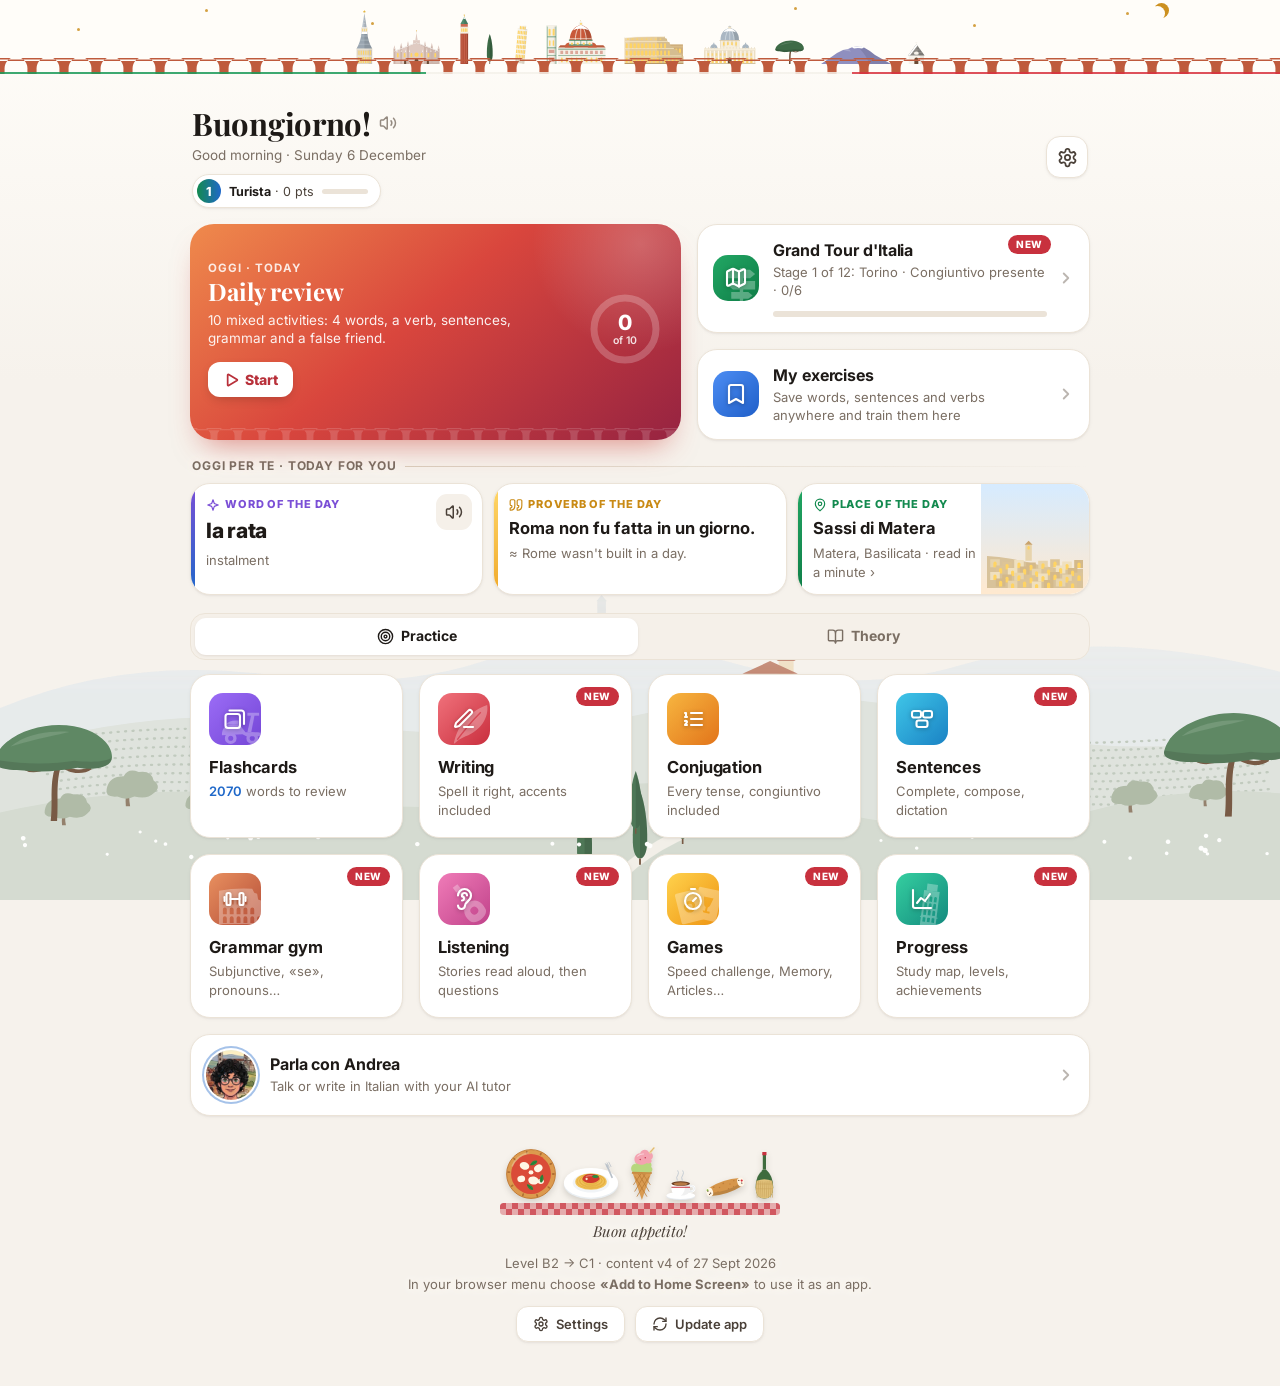
==== commit 99c04d0b: "Rifatta l'app di italiano B2-C1 sul modello dell'app di russo - Nuova interfaccia ispirata all'Itali" ====
--- a/index.html
+++ b/index.html
@@ -3,462 +3,2038 @@
 <head>
 <meta charset="UTF-8">
 <meta name="viewport" content="width=device-width, initial-scale=1.0, viewport-fit=cover">
-<meta name="theme-color" content="#ffffff">
-<title>Italiano</title>
+<meta name="theme-color" content="#f6f2ec">
+<meta name="description" content="Advanced Italian, B2 → C1: daily review, grammar gym, dialogues, readings, the Italy atlas and an AI tutor.">
+<title>Italiano — advanced Italian</title>
 <link rel="manifest" href="manifest.json">
 <link rel="icon" href="icon.png">
-<link rel="apple-touch-icon" href="icon.png">
-<meta name="application-name" content="Italiano">
+<link rel="apple-touch-icon" href="apple-touch-icon.png">
+<link rel="preconnect" href="https://fonts.googleapis.com">
+<link rel="preconnect" href="https://fonts.gstatic.com" crossorigin>
+<link href="https://fonts.googleapis.com/css2?family=Inter:wght@400;500;600;700;800;900&family=Playfair+Display:ital,wght@0,600;0,700;1,600;1,700&display=swap" rel="stylesheet">
+<meta name="apple-mobile-web-app-capable" content="yes">
+<meta name="mobile-web-app-capable" content="yes">
+<meta name="apple-mobile-web-app-status-bar-style" content="default">
 <meta name="apple-mobile-web-app-title" content="Italiano">
-<meta name="apple-mobile-web-app-capable" content="yes">
-<meta name="apple-mobile-web-app-status-bar-style" content="default">
+<link rel="apple-touch-startup-image" href="splash-ios/splash-750x1334.jpg" media="(device-width:375px) and (device-height:667px) and (-webkit-device-pixel-ratio:2) and (orientation:portrait)">
+<link rel="apple-touch-startup-image" href="splash-ios/splash-828x1792.jpg" media="(device-width:414px) and (device-height:896px) and (-webkit-device-pixel-ratio:2) and (orientation:portrait)">
+<link rel="apple-touch-startup-image" href="splash-ios/splash-1125x2436.jpg" media="(device-width:375px) and (device-height:812px) and (-webkit-device-pixel-ratio:3) and (orientation:portrait)">
+<link rel="apple-touch-startup-image" href="splash-ios/splash-1170x2532.jpg" media="(device-width:390px) and (device-height:844px) and (-webkit-device-pixel-ratio:3) and (orientation:portrait)">
+<link rel="apple-touch-startup-image" href="splash-ios/splash-1179x2556.jpg" media="(device-width:393px) and (device-height:852px) and (-webkit-device-pixel-ratio:3) and (orientation:portrait)">
+<link rel="apple-touch-startup-image" href="splash-ios/splash-1242x2688.jpg" media="(device-width:414px) and (device-height:896px) and (-webkit-device-pixel-ratio:3) and (orientation:portrait)">
+<link rel="apple-touch-startup-image" href="splash-ios/splash-1284x2778.jpg" media="(device-width:428px) and (device-height:926px) and (-webkit-device-pixel-ratio:3) and (orientation:portrait)">
+<link rel="apple-touch-startup-image" href="splash-ios/splash-1290x2796.jpg" media="(device-width:430px) and (device-height:932px) and (-webkit-device-pixel-ratio:3) and (orientation:portrait)">
+<script>
+  // the chosen theme is applied at once, before the page is drawn
+  try{
+    var _t = (JSON.parse(localStorage.getItem("italiano_settings_v1")||"{}")||{}).tema;
+    if(_t==="light") document.documentElement.setAttribute("data-theme","light");
+    else if(_t==="dark") document.documentElement.setAttribute("data-theme","dark");
+  }catch(e){}
+</script>
 <style>
+  /* =====================================================================
+     DESIGN TOKENS — every colour in the app goes through here.
+     Dark mode only redefines the tokens: components never special-case it.
+     Palette: travertine cream, Italian red, azzurro Savoia, Renaissance gold,
+     terracotta. Headings in Playfair Display, text in Inter.
+     ===================================================================== */
   :root{
-    --bg:#eef1f8; --bg2:#f8fafd;
-    --card:#ffffff; --card2:#eef2f9; --line:#e3e8f1;
-    --text:#16203a; --muted:#6c7891; --accent:#e2384b; --accent2:#2f6bed;
-    --good:#16a34a; --bad:#dc2626; --radius:18px;
-    --shadow-sm:0 1px 2px rgba(16,24,40,.06);
-    --shadow:0 1px 3px rgba(16,24,40,.05), 0 10px 26px rgba(16,24,40,.07);
-    --shadow-lg:0 6px 16px rgba(16,24,40,.08), 0 18px 40px rgba(16,24,40,.10);
+    --bg:#f6f2ec; --bg-top:#fffdf9;
+    --card:#ffffff; --card2:#f5f0e9; --card3:#ebe3d8;
+    --line:#ebe3d7; --line2:#d9cdbc; --zebra:#fbf8f3;
+    --text:#1e1a17; --text2:#4a4038; --muted:#7a6e63;
+    --accent:#c8313e; --accent-ink:#a82533; --accent-soft:rgba(200,49,62,.10);
+    --accent2:#1f68c9; --accent2-ink:#1753a3; --accent2-soft:rgba(31,104,201,.10);
+    --verde:#138a4f; --verde-soft:rgba(19,138,79,.11);
+    --violet:#7b4fd6;
+    --gold:#c98a14; --gold-soft:rgba(214,152,36,.16);
+    --good:#15924f; --good-soft:rgba(21,146,79,.11);
+    --bad:#d2352c; --bad-soft:rgba(210,53,44,.09);
+    --warn:#b45309;
+    --brick:#bf5b3d;
+    --hero:linear-gradient(140deg,#ef8a4c 0%,#d9463d 45%,#962341 100%);
+    --hero-shadow:0 16px 30px -14px rgba(201,58,52,.6);
+    --grad-accent:linear-gradient(135deg,#e2474f,#c42b3a);
+    --grad-blue:linear-gradient(135deg,#3f86e6,#1c5fc2);
+    --grad-green:linear-gradient(135deg,#22a764,#0f7d47);
+    --grad-prog:linear-gradient(90deg,var(--verde),var(--accent2));
+    --grad-tri:linear-gradient(90deg,#1c9a59 0 33.3%,#f4f1ea 33.3% 66.6%,#d8323f 66.6%);
+    --header-bg:rgba(255,253,249,.92);
+    --radius:20px; --radius-md:16px; --radius-sm:12px;
+    --shadow-sm:0 1px 2px rgba(40,28,18,.05),0 1px 4px rgba(40,28,18,.04);
+    --shadow:0 2px 6px rgba(40,28,18,.05),0 10px 28px rgba(40,28,18,.08);
+    --shadow-lg:0 10px 24px rgba(40,28,18,.10),0 28px 56px rgba(40,28,18,.14);
+    --ring:0 0 0 3px rgba(31,104,201,.24);
+    --serif:'Playfair Display',Georgia,'Times New Roman',serif;
+    /* illustrated scenes */
+    --sky1:#d6ebff; --sky2:#ffe9cf; --road:#ead8b2; --road2:#cfb07a; --cloth:#fffaf1;
+    /* Tuscan landscape in the background (spring by default) */
+    --pae-op:.9;
+    --tos-far:#e3e9d3; --tos-far2:#d3dcc0; --tos-mid:#cfe0aa; --tos-near:#b9d38e; --tos-row:#9fbb70; --tos-road:#f1e6cb;
+    --tos-casa:#efdcbc; --tos-tetto:#c9674c; --tos-olivo:#9fb58a; --tos-tronco:#8a7560; --tos-pino:#4f7d56;
+    --tos-fiore:#e2453c; --tos-fiore2:#fff6e0; --cip:#3d6b47;
+    color-scheme:light;
   }
   @media (prefers-color-scheme: dark){
-    :root{
-      --bg:#0d1220; --bg2:#121a2b;
-      --card:#1a2334; --card2:#243049; --line:#2c3a56;
-      --text:#e9eef9; --muted:#9aa7c4; --accent:#ff5468; --accent2:#5b8cff;
-      --good:#2dd36f; --bad:#ff5468;
-      --shadow-sm:0 1px 2px rgba(0,0,0,.4);
-      --shadow:0 1px 3px rgba(0,0,0,.45), 0 10px 26px rgba(0,0,0,.5);
-      --shadow-lg:0 6px 16px rgba(0,0,0,.5), 0 18px 40px rgba(0,0,0,.6);
+    :root:not([data-theme="light"]){
+      color-scheme:dark;
+      --bg:#0e1120; --bg-top:#151a30;
+      --card:#171c30; --card2:#1f2640; --card3:#29314f;
+      --line:#283150; --line2:#38436a; --zebra:rgba(255,255,255,.025);
+      --text:#f1ede6; --text2:#cdc6bb; --muted:#9a95a3;
+      --accent:#ff5d68; --accent-ink:#ff8790; --accent-soft:rgba(255,93,104,.15);
+      --accent2:#6a9dff; --accent2-ink:#93b8ff; --accent2-soft:rgba(106,157,255,.16);
+      --verde:#3ccf85; --verde-soft:rgba(60,207,133,.14);
+      --violet:#a88bff;
+      --gold:#f0c15a; --gold-soft:rgba(240,193,90,.15);
+      --good:#3ad382; --good-soft:rgba(58,211,130,.14);
+      --bad:#ff6b63; --bad-soft:rgba(255,107,99,.13);
+      --warn:#f0a34a;
+      --brick:#b25a40;
+      --hero:linear-gradient(140deg,#d8683f 0%,#b3313b 50%,#5c1739 100%);
+      --hero-shadow:0 16px 32px -14px rgba(0,0,0,.7);
+      --grad-accent:linear-gradient(135deg,#ef5761,#cf3442);
+      --grad-blue:linear-gradient(135deg,#5690f0,#2f68d4);
+      --grad-green:linear-gradient(135deg,#2fbf76,#139158);
+      --grad-tri:linear-gradient(90deg,#2fbf76 0 33.3%,#e9e4da 33.3% 66.6%,#ef5761 66.6%);
+      --header-bg:rgba(14,17,32,.9);
+      --shadow-sm:0 1px 2px rgba(0,0,0,.35);
+      --shadow:0 2px 6px rgba(0,0,0,.28),0 12px 30px rgba(0,0,0,.34);
+      --shadow-lg:0 10px 26px rgba(0,0,0,.42),0 30px 60px rgba(0,0,0,.46);
+      --ring:0 0 0 3px rgba(106,157,255,.32);
+      --sky1:#101a38; --sky2:#35284a; --road:#4a4460; --road2:#5e577a; --cloth:#e6dccb;
+      --pae-op:.55;
+      --tos-far:#1d2640; --tos-far2:#263150; --tos-mid:#1c2c3a; --tos-near:#1a2a33; --tos-row:#2c4150; --tos-road:#3a3f58;
+      --tos-casa:#8f8778; --tos-tetto:#7a4a40; --tos-olivo:#2e4048; --tos-tronco:#3e3a44; --tos-pino:#223a33;
+      --tos-fiore:#6a3a48; --tos-fiore2:#3a4666; --cip:#1c3328;
     }
-    header{background:rgba(16,22,38,.78)!important}
-    .speak:hover{background:#2c3a56!important}
-    .opt:hover{background:rgba(91,140,255,.12)!important}
-    .tile.wide{background:linear-gradient(120deg,var(--card) 0%,#26202c 100%)!important}
-    .ref-note{background:rgba(91,140,255,.10)!important}
-    table.ref tbody tr:nth-child(even) td{background:rgba(255,255,255,.03)!important}
-    #splash{background:#0d1220}
-  }
-  @keyframes rise{from{opacity:0;transform:translateY(10px)}to{opacity:1;transform:none}}
-  @keyframes micpulse{0%,100%{box-shadow:0 6px 20px rgba(47,107,237,.35),0 0 0 0 rgba(47,107,237,.4)}70%{box-shadow:0 6px 20px rgba(47,107,237,.35),0 0 0 14px rgba(47,107,237,0)}}
-  @keyframes sofiabounce{0%,100%{transform:translateY(0) scale(1)}40%{transform:translateY(-4px) scale(1.04)}}
-  @keyframes sofiaglow{0%,100%{box-shadow:0 0 0 3px rgba(47,107,237,.35),0 4px 18px rgba(47,107,237,.18)}50%{box-shadow:0 0 0 6px rgba(47,107,237,.1),0 4px 18px rgba(47,107,237,.35)}}
-  .mic-listening{animation:micpulse 1.6s ease-in-out infinite}
-  @keyframes sofiamsg{from{opacity:0;transform:translateX(-14px) scale(.96)}to{opacity:1;transform:none}}
-  .sofia-msg-row{display:flex;align-items:flex-end;gap:10px;animation:sofiamsg .22s ease}
-  .sofia-av{
-    width:48px;height:48px;flex-shrink:0;display:flex;align-items:center;justify-content:center;
-    font-size:28px;background:var(--card2);border-radius:50%;border:2px solid var(--line);
-    align-self:flex-end;transition:border-color .3s;
-  }
-  .sofia-av.speaking{border-color:var(--accent2);animation:sofiabounce .7s ease-in-out infinite,sofiaglow 1.4s ease-in-out infinite}
-  .sofia-fumetto{
-    background:var(--card);border:2px solid var(--line);
-    border-radius:16px 16px 16px 4px;
-    padding:11px 15px;position:relative;
-    max-width:calc(100% - 68px);
-    font-size:15px;line-height:1.55;
-    box-shadow:0 2px 12px rgba(0,0,0,.07);
-  }
-  .sofia-fumetto::before{
-    content:"";position:absolute;left:-12px;bottom:16px;
-    width:0;height:0;
-    border-top:9px solid transparent;border-bottom:9px solid transparent;
-    border-right:12px solid var(--line);
-  }
-  .sofia-fumetto::after{
-    content:"";position:absolute;left:-9px;bottom:18px;
-    width:0;height:0;
-    border-top:7px solid transparent;border-bottom:7px solid transparent;
-    border-right:9px solid var(--card);
-  }
-  .stage,.stats,.grid{animation:rise .3s ease both}
-  .grid{animation-delay:.04s}
-  @media (prefers-reduced-motion: reduce){
-    *,*::before,*::after{animation-duration:.001ms!important;animation-iteration-count:1!important;transition-duration:.001ms!important;scroll-behavior:auto!important}
-    .flip.flipped .flash{transition:none}
-    .mic-listening{animation:none}
-  }
+  }
+  :root[data-theme="dark"]{
+    color-scheme:dark;
+    --bg:#0e1120; --bg-top:#151a30;
+    --card:#171c30; --card2:#1f2640; --card3:#29314f;
+    --line:#283150; --line2:#38436a; --zebra:rgba(255,255,255,.025);
+    --text:#f1ede6; --text2:#cdc6bb; --muted:#9a95a3;
+    --accent:#ff5d68; --accent-ink:#ff8790; --accent-soft:rgba(255,93,104,.15);
+    --accent2:#6a9dff; --accent2-ink:#93b8ff; --accent2-soft:rgba(106,157,255,.16);
+    --verde:#3ccf85; --verde-soft:rgba(60,207,133,.14);
+    --violet:#a88bff;
+    --gold:#f0c15a; --gold-soft:rgba(240,193,90,.15);
+    --good:#3ad382; --good-soft:rgba(58,211,130,.14);
+    --bad:#ff6b63; --bad-soft:rgba(255,107,99,.13);
+    --warn:#f0a34a;
+    --brick:#b25a40;
+    --hero:linear-gradient(140deg,#d8683f 0%,#b3313b 50%,#5c1739 100%);
+    --hero-shadow:0 16px 32px -14px rgba(0,0,0,.7);
+    --grad-accent:linear-gradient(135deg,#ef5761,#cf3442);
+    --grad-blue:linear-gradient(135deg,#5690f0,#2f68d4);
+    --grad-green:linear-gradient(135deg,#2fbf76,#139158);
+    --grad-tri:linear-gradient(90deg,#2fbf76 0 33.3%,#e9e4da 33.3% 66.6%,#ef5761 66.6%);
+    --header-bg:rgba(14,17,32,.9);
+    --shadow-sm:0 1px 2px rgba(0,0,0,.35);
+    --shadow:0 2px 6px rgba(0,0,0,.28),0 12px 30px rgba(0,0,0,.34);
+    --shadow-lg:0 10px 26px rgba(0,0,0,.42),0 30px 60px rgba(0,0,0,.46);
+    --ring:0 0 0 3px rgba(106,157,255,.32);
+    --sky1:#101a38; --sky2:#35284a; --road:#4a4460; --road2:#5e577a; --cloth:#e6dccb;
+    --pae-op:.55;
+    --tos-far:#1d2640; --tos-far2:#263150; --tos-mid:#1c2c3a; --tos-near:#1a2a33; --tos-row:#2c4150; --tos-road:#3a3f58;
+    --tos-casa:#8f8778; --tos-tetto:#7a4a40; --tos-olivo:#2e4048; --tos-tronco:#3e3a44; --tos-pino:#223a33;
+    --tos-fiore:#6a3a48; --tos-fiore2:#3a4666; --cip:#1c3328;
+  }
+
+  /* ============================ BASE ============================ */
   *{box-sizing:border-box;-webkit-tap-highlight-color:transparent}
-  html,body{margin:0;height:100%}
+  html{background:linear-gradient(180deg,var(--bg-top) 0,var(--bg) 380px) no-repeat, var(--bg);-webkit-text-size-adjust:100%;text-size-adjust:100%}
+  html,body{margin:0}
   body{
-    background:linear-gradient(180deg,var(--bg2) 0%,var(--bg) 240px) fixed; color:var(--text);
-    font-family:-apple-system,BlinkMacSystemFont,"Segoe UI",Roboto,sans-serif;
-    display:flex; flex-direction:column; min-height:100dvh;
+    min-height:100vh; min-height:100dvh; display:flex; flex-direction:column;
+    color:var(--text); line-height:1.4;
+    font-family:'Inter',-apple-system,BlinkMacSystemFont,"Segoe UI",Roboto,"Helvetica Neue",sans-serif;
+    -webkit-font-smoothing:antialiased; -moz-osx-font-smoothing:grayscale;
     padding-bottom:env(safe-area-inset-bottom);
-    -webkit-font-smoothing:antialiased;
-  }
+  }
+  button,input,select,textarea{font-family:inherit;color:inherit}
+  button{cursor:pointer}
+  button:disabled{cursor:default}
+  button:focus-visible,input:focus-visible,a:focus-visible,[tabindex]:focus-visible{outline:none;box-shadow:var(--ring)}
+  ::selection{background:var(--accent2-soft)}
+  a{color:var(--accent2)}
+  .hidden{display:none!important}
+  .i{width:20px;height:20px;flex:0 0 auto;fill:none;stroke:currentColor;stroke-width:2;stroke-linecap:round;stroke-linejoin:round;vertical-align:middle}
+  .muted{color:var(--muted);font-size:13px;text-align:center;line-height:1.6}
+  .center{text-align:center}
+  .list{display:flex;flex-direction:column;gap:8px}
+  .sp{flex:1}
+  .serif{font-family:var(--serif)}
+
+  /* ================= HEADER: app bar + Italian skyline on a Roman aqueduct ================= */
   header{
-    padding:8px 18px; padding-top:calc(8px + env(safe-area-inset-top));
-    display:flex; align-items:flex-end; gap:12px; border-bottom:1px solid var(--line);
-    position:sticky; top:0; background:rgba(255,255,255,.82); backdrop-filter:saturate(180%) blur(12px); z-index:5;
-  }
-  .arch-wrap{position:relative;flex:1;align-self:stretch;min-height:42px;}
-  .arch-row{position:absolute;left:0;right:0;bottom:0;display:flex;align-items:flex-end;justify-content:space-evenly;pointer-events:none;}
-  .arch-row svg,.arch-row img{display:block;width:auto;object-fit:contain;}
-  .back{background:none;border:none;color:var(--muted);font-size:15px;font-weight:600;cursor:pointer;padding:7px 11px;border-radius:10px;transition:.12s}
-  .back:hover{background:var(--card2);color:var(--text)}
-  main{flex:1; padding:18px; max-width:680px; width:100%; margin:0 auto}
-  .grid{display:grid; grid-template-columns:1fr 1fr; gap:14px}
+    position:sticky; top:0; z-index:20;
+    padding-top:env(safe-area-inset-top);
+    background:var(--header-bg);
+    -webkit-backdrop-filter:saturate(180%) blur(14px); backdrop-filter:saturate(180%) blur(14px);
+  }
+  .appbar{display:flex;align-items:center;gap:6px;height:50px;padding:0 10px;max-width:900px;margin:0 auto}
+  .nav-back{
+    flex:0 0 auto; display:inline-flex; align-items:center; justify-content:center; gap:1px;
+    border:0; background:none; color:var(--accent2); font-size:15.5px; font-weight:600;
+    height:42px; min-width:42px; padding:0 8px 0 4px; border-radius:13px; transition:background .15s;
+  }
+  .nav-back .i{width:26px;height:26px;stroke-width:2.5}
+  .nav-back:active{background:var(--accent2-soft)}
+  @media (hover:hover){ .nav-back:hover{background:var(--accent2-soft)} }
+  .appbar-title{flex:1;min-width:0;text-align:center;font-size:17px;font-weight:700;letter-spacing:-.15px;white-space:nowrap;overflow:hidden;text-overflow:ellipsis}
+  .appbar-side{flex:0 0 auto;width:42px}
+  .nav-back span{position:absolute;width:1px;height:1px;overflow:hidden;clip:rect(0 0 0 0);white-space:nowrap}
+  @media (min-width:600px){ .nav-back span{position:static;width:auto;height:auto;overflow:visible;clip:auto} .appbar-side{width:80px} }
+
+  .skyline{position:relative;height:11px}
+  .sky-wall{position:absolute;left:0;right:0;bottom:0;height:11px;background:var(--brick);-webkit-mask:var(--acquedotto) repeat-x left bottom / auto 100%;mask:var(--acquedotto) repeat-x left bottom / auto 100%}
+  .sky-tri{position:absolute;left:0;right:0;bottom:0;height:2px;background:var(--grad-tri);opacity:.85}
+  .sky-row{display:none;position:absolute;left:0;right:0;bottom:10px;align-items:flex-end;justify-content:center;gap:10px;pointer-events:none}
+  .sky-row svg{display:block;width:auto;flex:0 0 auto}
+  .sky-row .far{display:none}
+  @media (min-width:600px){ .sky-row{gap:16px} .sky-row .far{display:block} }
+  body.is-home .appbar{display:none}
+  body.is-home .skyline{height:74px}
+  body.is-home .sky-wall{height:16px}
+  body.is-home .sky-row{display:flex;animation:towers .55s cubic-bezier(.2,.8,.3,1) both}
+  @keyframes towers{from{transform:translateY(30%);opacity:0}to{transform:none;opacity:1}}
+  /* living skyline: stars and lit windows at night, snow in winter */
+  .sky-stars,.sky-snow{display:none;position:absolute;inset:0;pointer-events:none;overflow:hidden}
+  body.is-home.sera .sky-stars{display:block}
+  body.is-home.inverno .sky-snow{display:block}
+  body.sera{--kwin:#ffd463}
+  body.inverno{--ksnow:#ffffff}
+  .sky-stars i{position:absolute;width:3px;height:3px;border-radius:50%;background:var(--gold);opacity:.8;animation:twinkle 3s ease-in-out infinite}
+  .sky-stars i:nth-child(2){left:16%;top:9px} .sky-stars i:nth-child(3){left:29%;top:22px;animation-delay:.8s}
+  .sky-stars i:nth-child(4){left:62%;top:7px;animation-delay:1.6s} .sky-stars i:nth-child(5){left:76%;top:24px;animation-delay:.4s}
+  .sky-stars i:nth-child(6){left:88%;top:12px;animation-delay:2.2s} .sky-stars i:nth-child(7){left:6%;top:28px;animation-delay:1.2s}
+  .sky-stars .moon{left:auto;right:9%;top:6px;width:15px;height:15px;background:none;border-radius:50%;box-shadow:4px -3px 0 0 var(--gold);opacity:.95;animation:none}
+  @keyframes twinkle{0%,100%{opacity:.25;transform:scale(.8)}50%{opacity:.95;transform:scale(1.15)}}
+  .sky-snow i{position:absolute;top:-6px;width:4px;height:4px;border-radius:50%;background:var(--snow,#b9c6db);opacity:.9;animation:snow 5s linear infinite}
+  .sky-snow i:nth-child(1){left:5%} .sky-snow i:nth-child(2){left:15%;animation-delay:1.1s;animation-duration:6s}
+  .sky-snow i:nth-child(3){left:26%;animation-delay:2.3s} .sky-snow i:nth-child(4){left:37%;animation-delay:.6s;animation-duration:7s}
+  .sky-snow i:nth-child(5){left:48%;animation-delay:3.1s} .sky-snow i:nth-child(6){left:58%;animation-delay:1.7s;animation-duration:6.5s}
+  .sky-snow i:nth-child(7){left:69%;animation-delay:.3s} .sky-snow i:nth-child(8){left:79%;animation-delay:2.7s;animation-duration:5.5s}
+  .sky-snow i:nth-child(9){left:88%;animation-delay:1.4s} .sky-snow i:nth-child(10){left:96%;animation-delay:3.6s;animation-duration:6.2s}
+  @keyframes snow{0%{transform:translate(0,0)}50%{transform:translate(6px,34px)}100%{transform:translate(-2px,70px);opacity:0}}
+  @media (prefers-color-scheme: dark){ :root:not([data-theme="light"]){--snow:#e9eef9} }
+  :root[data-theme="dark"]{--snow:#e9eef9}
+
+  main{flex:1; width:100%; max-width:680px; margin:0 auto; padding:16px 16px 30px}
+
+  /* ============================ ANIMATIONS ============================ */
+  @keyframes rise{from{opacity:0;transform:translateY(8px)}to{opacity:1;transform:none}}
+  @keyframes pop{0%{transform:scale(1)}45%{transform:scale(1.045)}100%{transform:scale(1)}}
+  @keyframes shake{10%,90%{transform:translateX(-1px)}20%,80%{transform:translateX(2px)}30%,50%,70%{transform:translateX(-5px)}40%,60%{transform:translateX(5px)}}
+  @keyframes cardIn{from{opacity:0;transform:translateX(26px) scale(.98)}to{opacity:1;transform:none}}
+  @keyframes slideInLeft{from{transform:translateX(34px);opacity:0}to{transform:none;opacity:1}}
+  @keyframes slideInRight{from{transform:translateX(-34px);opacity:0}to{transform:none;opacity:1}}
+  @keyframes shimmer{to{transform:translateX(100%)}}
+  @keyframes ringIn{from{transform:scale(.6) rotate(-12deg);opacity:0}to{transform:none;opacity:1}}
+  @keyframes confetti{0%{transform:translate(0,0) rotate(0);opacity:1}100%{transform:translate(var(--dx),var(--dy)) rotate(var(--rot));opacity:0}}
+  .slide-left{animation:slideInLeft .24s cubic-bezier(.22,.68,0,1.1) both}
+  .slide-right{animation:slideInRight .24s cubic-bezier(.22,.68,0,1.1) both}
+
+  /* ============================ SCREEN LAYOUT ============================ */
+  .stage{display:flex;flex-direction:column;gap:14px;animation:rise .26s ease both}
+  .intro{display:flex;flex-direction:column;gap:5px}
+  .intro h2{margin:0;font-family:var(--serif);font-size:25px;font-weight:700;letter-spacing:-.2px;line-height:1.2}
+  .intro p{margin:0;font-size:14px;color:var(--muted);line-height:1.55}
+  .sec-h{margin:10px 2px -4px;font-size:12px;font-weight:700;letter-spacing:.07em;text-transform:uppercase;color:var(--muted);display:flex;align-items:center;gap:8px}
+  .sec-h::after{content:"";flex:1;height:1px;background:linear-gradient(90deg,var(--line2),transparent)}
+  .sub-label{text-align:center;font-size:13px;color:var(--muted);font-weight:600}
+
+  /* ============================ HOME ============================ */
+  .hello{display:flex;align-items:center;gap:12px;margin:2px 2px 16px}
+  .hello-txt{flex:1;min-width:0}
+  .hello h1{margin:0;font-family:var(--serif);font-size:31px;font-weight:700;letter-spacing:-.3px;line-height:1.1;cursor:pointer;display:inline-flex;align-items:center;gap:8px}
+  .hello h1 .i{width:18px;height:18px;color:var(--muted);opacity:.8}
+  .hello p{margin:5px 0 0;font-size:13.5px;color:var(--muted)}
+  .icon-btn{
+    width:42px;height:42px;border-radius:14px;border:1px solid var(--line);background:var(--card);
+    display:grid;place-items:center;color:var(--text2);box-shadow:var(--shadow-sm);flex:0 0 auto;
+    transition:transform .12s,background .15s;
+  }
+  .icon-btn:active{transform:scale(.94)}
+  .icon-btn .i{width:21px;height:21px}
+
+  /* the "Daily review" hero card */
+  .hero{
+    position:relative; overflow:hidden; width:100%; border:0; text-align:left; color:#fff;
+    background:var(--hero); border-radius:24px; padding:18px 18px 24px;
+    display:flex; align-items:center; gap:16px; box-shadow:var(--hero-shadow);
+    transition:transform .15s;
+  }
+  .hero:active{transform:scale(.985)}
+  .hero::before{content:"";position:absolute;width:220px;height:220px;right:-70px;top:-90px;border-radius:50%;background:radial-gradient(circle,rgba(255,255,255,.22),rgba(255,255,255,0) 70%);pointer-events:none}
+  .hero::after{
+    content:"";position:absolute;left:0;right:0;bottom:0;height:12px;background:#fff;opacity:.16;pointer-events:none;
+    -webkit-mask:var(--acquedotto) repeat-x left bottom / auto 100%; mask:var(--acquedotto) repeat-x left bottom / auto 100%;
+  }
+  .hero .h-body{flex:1;min-width:0;position:relative}
+  .hero .h-kick{font-size:11.5px;font-weight:700;letter-spacing:.09em;text-transform:uppercase;opacity:.85}
+  .hero .h-title{font-family:var(--serif);font-size:24px;font-weight:700;letter-spacing:-.1px;margin-top:3px;line-height:1.15}
+  .hero .h-sub{font-size:13.5px;opacity:.92;margin-top:5px;line-height:1.4}
+  .hero .h-actions{display:flex;align-items:center;gap:8px;margin-top:14px;flex-wrap:wrap}
+  .hero .h-btn{display:inline-flex;align-items:center;gap:6px;background:#fff;color:#b8303a;border-radius:12px;padding:9px 15px;font-weight:800;font-size:14px;box-shadow:0 4px 12px -4px rgba(0,0,0,.25)}
+  .hero .h-btn .i{width:16px;height:16px;stroke-width:2.6}
+  .chip-streak{display:inline-flex;align-items:center;gap:5px;background:rgba(255,255,255,.18);border-radius:99px;padding:6px 11px;font-size:12.5px;font-weight:700;white-space:nowrap}
+  .chip-streak .i{width:15px;height:15px;color:#ffd36b}
+  .hero-orn{
+    position:absolute; right:-60px; top:50%; width:226px; height:226px; margin-top:-113px;
+    background:#fff; opacity:.14; pointer-events:none;
+    -webkit-mask:var(--rosone) center/contain no-repeat; mask:var(--rosone) center/contain no-repeat;
+    animation:ornIn 1.1s cubic-bezier(.2,.7,.3,1) both;
+  }
+  @keyframes ornIn{from{transform:rotate(-60deg) scale(.7);opacity:0}}
+
+  /* progress ring (home + end screens) */
+  .pring{position:relative;width:76px;height:76px;flex:0 0 auto}
+  .pring>svg{width:100%;height:100%;transform:rotate(-90deg);display:block}
+  .pring circle{fill:none;stroke-width:7}
+  .pring .trk{stroke:rgba(255,255,255,.22)}
+  .pring .val{stroke:#fff;stroke-linecap:round;transition:stroke-dashoffset .9s cubic-bezier(.3,.7,.2,1)}
+  .pring .lab{position:absolute;inset:0;display:flex;flex-direction:column;align-items:center;justify-content:center;line-height:1}
+  .pring .lab b{font-size:21px;font-weight:800;letter-spacing:-.5px}
+  .pring .lab small{font-size:10.5px;opacity:.85;margin-top:3px;font-weight:600}
+  .pring .lab .i{width:30px;height:30px;stroke-width:2.8}
+
+  /* Practice / Theory tabs (also in My exercises) */
+  .home-tabs{display:flex;gap:4px;padding:4px;background:var(--card2);border:1px solid var(--line);border-radius:15px;margin:18px 0 14px}
+  .home-tab{flex:1;border:0;background:none;padding:10px 6px;border-radius:11px;font-size:14px;font-weight:700;color:var(--muted);display:flex;align-items:center;justify-content:center;gap:7px;transition:background .18s,color .18s,box-shadow .18s;line-height:1.2}
+  .home-tab .i{width:17px;height:17px}
+  .home-tab.active{background:var(--card);color:var(--text);box-shadow:var(--shadow-sm)}
+  @media (hover:hover){ .home-tab:hover:not(.active){color:var(--text)} }
+  .home-tabs.tre{margin:0}
+  .home-tabs.tre .home-tab{font-size:12.5px;padding:10px 3px;white-space:nowrap;gap:5px}
+  .home-tabs.quattro .home-tab{padding:10px 2px;gap:4px}
+  @media (max-width:400px){ .home-tabs.quattro .home-tab .i{display:none} }
+  .home-tab .n{font-size:11px;font-weight:800;min-width:19px;height:19px;padding:0 5px;border-radius:99px;background:var(--card3);color:var(--text2);display:inline-grid;place-items:center}
+  .home-tab.active .n{background:var(--accent2-soft);color:var(--accent2)}
+  .grid-wrap{overflow:hidden;width:100%;margin:-4px;padding:4px;box-sizing:content-box}
+
+  /* ============================ TILES ============================ */
+  .grid{display:grid;grid-template-columns:1fr 1fr;gap:12px}
   .tile{
+    --tc:var(--accent2);
+    position:relative; overflow:hidden; color:var(--text);
     background:var(--card); border:1px solid var(--line); border-radius:var(--radius);
-    padding:18px 16px; cursor:pointer; transition:transform .15s, box-shadow .15s, border-color .15s; text-align:left;
-    display:flex; flex-direction:column; gap:10px; min-height:128px; box-shadow:var(--shadow-sm);
+    padding:16px; cursor:pointer; text-align:left;
+    display:flex; flex-direction:column; align-items:flex-start; gap:12px; min-height:138px;
+    box-shadow:var(--shadow-sm);
+    transition:transform .16s cubic-bezier(.2,.7,.3,1), box-shadow .16s, border-color .16s;
   }
   .tile:active{transform:scale(.97)}
-  .tile:hover{transform:translateY(-3px); box-shadow:var(--shadow); border-color:transparent}
-  .tile .ico{font-size:26px;width:50px;height:50px;display:flex;align-items:center;justify-content:center;background:var(--card2);border-radius:14px;line-height:1}
-  .tile .t{font-weight:700;font-size:16px;letter-spacing:.2px}
-  .tile .d{font-size:12.5px;color:var(--muted);line-height:1.45}
+  .tile .ico{
+    font-size:24px; width:46px; height:46px; display:grid; place-items:center; flex:0 0 auto;
+    background:var(--card2); border-radius:14px; line-height:1; color:#fff;
+  }
+  .tile .ico .i{width:24px;height:24px;stroke-width:2.1}
+  .tile .ico .glyph{font-size:22px;font-weight:800;letter-spacing:-.5px;line-height:1;font-family:var(--serif)}
+  .tile .t{font-weight:700; font-size:15.5px; letter-spacing:-.1px; line-height:1.25}
+  .tile .d{font-size:12.5px; color:var(--muted); line-height:1.4; margin-top:-7px}
+  .tile .d .due,.tile .due{color:var(--accent2);font-weight:600}
   .tile .badge{font-size:11px;color:var(--accent);font-weight:600}
-  .stats{display:flex;gap:10px;margin:2px 0 18px;flex-wrap:wrap}
-  .stat{background:var(--card);border:1px solid var(--line);border-radius:14px;padding:12px 14px;flex:1;min-width:84px;text-align:center;box-shadow:var(--shadow-sm)}
-  .stat b{display:block;font-size:24px;font-weight:800;letter-spacing:-.5px}
-  .stat:nth-child(3) b{color:var(--good)}
-  .stat:nth-child(4) b{color:var(--accent)}
-  .stat span{font-size:11px;color:var(--muted)}
-  .stage{display:flex;flex-direction:column;align-items:center;gap:18px}
-  .progress{width:100%;height:8px;background:var(--card2);border-radius:8px;overflow:hidden}
-  .progress>i{display:block;height:100%;background:linear-gradient(90deg,var(--accent),var(--accent2));width:0;transition:.3s;border-radius:8px}
-  .flip{width:100%;cursor:pointer;perspective:1400px}
-  .flash{position:relative;width:100%;min-height:240px;transform-style:preserve-3d;transition:transform .55s cubic-bezier(.4,.18,.2,1)}
+
+  /* coloured icons per section */
+  .tile[data-mode="esercizi"]{--tc:#1f68c9} .tile[data-mode="esercizi"] .ico{background:linear-gradient(135deg,#4d8df3,#1f5fc9)}
+  .tile[data-mode="flash"]{--tc:#8a4fd8}  .tile[data-mode="flash"] .ico{background:linear-gradient(135deg,#9b6cf6,#7446d6)}
+  .tile[data-mode="write"]{--tc:#c8313e}  .tile[data-mode="write"] .ico{background:linear-gradient(135deg,#f0717b,#c92f3e)}
+  .tile[data-mode="conj"]{--tc:#e07b16}   .tile[data-mode="conj"] .ico{background:linear-gradient(135deg,#f7b640,#e2741a)}
+  .tile[data-mode="frasi"]{--tc:#1b8fbf}  .tile[data-mode="frasi"] .ico{background:linear-gradient(135deg,#3fc6e8,#1a82c4)}
+  .tile[data-mode="palestra"]{--tc:#b8573f} .tile[data-mode="palestra"] .ico{background:linear-gradient(135deg,#e8905f,#b44d38)}
+  .tile[data-mode="giochi"]{--tc:#d9960c} .tile[data-mode="giochi"] .ico{background:linear-gradient(135deg,#ffd24d,#ee9412)}
+  .tile[data-mode="stats"]{--tc:#149c7a}  .tile[data-mode="stats"] .ico{background:linear-gradient(135deg,#35cfa0,#138a7e)}
+  .tile[data-mode="ascolto"]{--tc:#c24e8e} .tile[data-mode="ascolto"] .ico{background:linear-gradient(135deg,#f07cb8,#c0428a)}
+  .tile[data-mode="andrea"]{--tc:#1f68c9}
+  .tile[data-mode="vocab"]{--tc:#149a5c}  .tile[data-mode="vocab"] .ico{background:linear-gradient(135deg,#3dcc7a,#10915a)}
+  .tile[data-mode="verbi"]{--tc:#e1473f}  .tile[data-mode="verbi"] .ico{background:linear-gradient(135deg,#ff8f52,#e0413f)}
+  .tile[data-mode="dialoghi"]{--tc:#1a8fae} .tile[data-mode="dialoghi"] .ico{background:linear-gradient(135deg,#3fd3d6,#1f8bb8)}
+  .tile[data-mode="frasario"]{--tc:#c98a14} .tile[data-mode="frasario"] .ico{background:linear-gradient(135deg,#ffcb52,#e28c1c)}
+  .tile[data-mode="cultura"]{--tc:#b8372f}  .tile[data-mode="cultura"] .ico{background:linear-gradient(135deg,#f06a5a,#ae2f36)}
+  .tile[data-mode="atlante"]{--tc:#138a4f}  .tile[data-mode="atlante"] .ico{background:linear-gradient(135deg,#3fbf7a,#0f7a47)}
+  .tile[data-mode="ref"]{--tc:#6e4fd8}    .tile[data-mode="ref"] .ico{background:linear-gradient(135deg,#a27af5,#6446d6)}
+  .tile[data-mode="idiomi"]{--tc:#d6337a} .tile[data-mode="idiomi"] .ico{background:linear-gradient(135deg,#ff78b4,#cf3379)}
+  .tile[data-mode="anatomia"]{--tc:#8a5a2b} .tile[data-mode="anatomia"] .ico{background:linear-gradient(135deg,#d99a58,#8f5a2c)}
+
+  /* wide row (lists of topics, levels, categories…) with a chevron */
+  .tile.wide{
+    grid-column:1/-1; flex-direction:row; align-items:center; min-height:0; gap:14px;
+    padding:13px 42px 13px 14px; border-radius:var(--radius-md);
+  }
+  .tile.wide::after{
+    content:""; position:absolute; right:14px; top:50%; width:18px; height:18px; margin-top:-9px;
+    background:var(--muted); opacity:.5;
+    -webkit-mask:url("data:image/svg+xml,%3Csvg xmlns='http://www.w3.org/2000/svg' viewBox='0 0 24 24' fill='none' stroke='black' stroke-width='2.5' stroke-linecap='round' stroke-linejoin='round'%3E%3Cpath d='M9 18l6-6-6-6'/%3E%3C/svg%3E") center/contain no-repeat;
+            mask:url("data:image/svg+xml,%3Csvg xmlns='http://www.w3.org/2000/svg' viewBox='0 0 24 24' fill='none' stroke='black' stroke-width='2.5' stroke-linecap='round' stroke-linejoin='round'%3E%3Cpath d='M9 18l6-6-6-6'/%3E%3C/svg%3E") center/contain no-repeat;
+  }
+  .tile.wide.nochev{padding-right:14px}
+  .tile.wide.nochev::after{display:none}
+  .tile.wide .ico{width:44px;height:44px;border-radius:13px;font-size:22px;color:var(--text)}
+  .tile.wide .txt{display:flex;flex-direction:column;gap:3px;min-width:0;flex:1}
+  .tile.wide .t{font-size:15.5px}
+  .tile.wide .d{margin:0}
+  .tile.wide .right{flex:0 0 auto;margin-left:auto}
+  .tile.feat{padding:15px 42px 15px 15px;border-radius:var(--radius)}
+  .tile.feat .ico{width:50px;height:50px;border-radius:15px;color:#fff}
+  .tile.feat .t{font-size:16px}
+  .andrea-av{width:50px;height:50px;border-radius:50%;flex:0 0 auto;background:#f1e3d0 url(andrea.jpg) center/cover no-repeat;box-shadow:0 0 0 2px var(--card),0 0 0 4px rgba(31,104,201,.4)}
+  .pill{display:inline-flex;align-items:center;gap:4px;background:var(--card2);border:1px solid var(--line);border-radius:99px;padding:3px 10px;font-size:12px;font-weight:600;color:var(--muted);white-space:nowrap}
+  .pill .i{width:13px;height:13px}
+  .pill.blue{background:var(--accent2-soft);border-color:transparent;color:var(--accent2)}
+  .pill.red{background:var(--accent-soft);border-color:transparent;color:var(--accent-ink)}
+  .pill.green{background:var(--good-soft);border-color:transparent;color:var(--good)}
+  .pill.gold{background:var(--gold-soft);border-color:transparent;color:var(--gold)}
+
+  /* tile row + quick "15 cards" button */
+  .rowpair{display:flex;gap:8px;align-items:stretch}
+  .rowpair>.tile{flex:1;min-width:0}
+  .qbtn{
+    flex:0 0 auto;width:62px;border:1px solid var(--line);background:var(--card);border-radius:var(--radius-md);
+    box-shadow:var(--shadow-sm);color:var(--accent2);display:flex;flex-direction:column;align-items:center;justify-content:center;
+    gap:1px;line-height:1.1;font-size:10.5px;font-weight:700;transition:transform .12s,background .15s;
+  }
+  .qbtn b{font-size:18px;font-weight:800}
+  .qbtn .i{width:15px;height:15px;stroke-width:2.4}
+  .qbtn:active{transform:scale(.95);background:var(--accent2-soft)}
+
+  .home-foot{margin-top:26px;display:flex;flex-direction:column;align-items:center;gap:12px}
+  .home-foot .row-btns{display:flex;gap:10px;justify-content:center;flex-wrap:wrap}
+
+  /* ============================ BUTTONS ============================ */
+  .row{display:flex;gap:10px;width:100%}
+  .btn{
+    flex:1; display:inline-flex; align-items:center; justify-content:center; gap:8px;
+    min-height:50px; padding:12px 18px; border-radius:14px; border:1px solid var(--line);
+    background:var(--card); color:var(--text); font-size:15px; font-weight:700; line-height:1.2;
+    box-shadow:var(--shadow-sm); transition:transform .12s, background .15s, border-color .15s, box-shadow .15s, filter .15s;
+  }
+  .btn .i{width:18px;height:18px;stroke-width:2.3}
+  .btn:active{transform:scale(.97)}
+  @media (hover:hover){ .btn:hover{background:var(--card2)} }
+  .btn.primary{background:var(--grad-accent);border-color:transparent;color:#fff;box-shadow:0 8px 20px -8px rgba(196,43,58,.65)}
+  .btn.blue{background:var(--grad-blue);border-color:transparent;color:#fff;box-shadow:0 8px 20px -8px rgba(28,95,194,.6)}
+  .btn.green{background:var(--grad-green);border-color:transparent;color:#fff;box-shadow:0 8px 20px -8px rgba(15,125,71,.6)}
+  @media (hover:hover){ .btn.primary:hover{filter:brightness(1.05);background:var(--grad-accent)} .btn.blue:hover{filter:brightness(1.05);background:var(--grad-blue)} .btn.green:hover{filter:brightness(1.05);background:var(--grad-green)} }
+  .btn.good{background:var(--good-soft);border-color:transparent;color:var(--good);box-shadow:none}
+  .btn.bad{background:var(--bad-soft);border-color:transparent;color:var(--bad);box-shadow:none}
+  @media (hover:hover){ .btn.good:hover{background:var(--good-soft);filter:brightness(.97)} .btn.bad:hover{background:var(--bad-soft);filter:brightness(.97)} }
+  .btn.soft{background:var(--accent2-soft);border-color:transparent;color:var(--accent2);box-shadow:none}
+  .btn.ghost{background:none;box-shadow:none}
+  .btn.sm{min-height:40px;padding:8px 14px;font-size:13.5px;border-radius:12px;flex:0 0 auto}
+  .btn.block{width:100%;flex:none}
+  .btn:disabled{opacity:.6;transform:none}
+  .btn .kbd-hint{display:none;font-size:11px;font-weight:700;opacity:.55;border:1px solid currentColor;border-radius:5px;padding:0 4px;line-height:1.4}
+  @media (hover:hover) and (pointer:fine){ .btn .kbd-hint{display:inline-block} }
+  .linkbtn{
+    display:inline-flex;align-items:center;gap:7px;background:var(--card);border:1px solid var(--line);border-radius:12px;
+    padding:9px 16px;font-size:13px;font-weight:600;color:var(--text2);transition:.15s;box-shadow:var(--shadow-sm);
+  }
+  .linkbtn .i{width:16px;height:16px}
+  @media (hover:hover){ .linkbtn:hover{border-color:var(--accent2);color:var(--accent2)} }
+  .linkbtn:active{transform:scale(.97)}
+  .textbtn{border:0;background:none;color:var(--accent2);font-size:13.5px;font-weight:600;padding:8px 10px;border-radius:10px;display:inline-flex;align-items:center;gap:6px}
+  .textbtn .i{width:16px;height:16px}
+  .textbtn:active{background:var(--card2)}
+
+  /* segmented control */
+  .seg{display:flex;gap:4px;background:var(--card2);border:1px solid var(--line);border-radius:13px;padding:3px}
+  .seg button{
+    flex:1;border:none;background:none;color:var(--muted);font-size:13.5px;font-weight:700;
+    padding:8px 8px;border-radius:10px;transition:background .15s,color .15s,box-shadow .15s;
+    display:inline-flex;align-items:center;justify-content:center;gap:6px;white-space:nowrap;line-height:1.2;
+  }
+  .seg button.on{background:var(--card);color:var(--text);box-shadow:var(--shadow-sm)}
+  .seg.sm button{font-size:12.5px;padding:7px 8px}
+  .seg.center{align-self:center}
+  .seg.wrap{flex-wrap:wrap}
+
+  /* ============================ EXERCISES: progress + cards ============================ */
+  .ex-top{display:flex;flex-direction:column;gap:10px}
+  .prog-wrap{display:flex;align-items:center;gap:10px;width:100%}
+  .prog-wrap .progress{flex:1}
+  .progress{width:100%;height:8px;background:var(--card3);border-radius:8px;overflow:hidden}
+  .progress>i{display:block;height:100%;background:var(--grad-prog);width:0;transition:width .45s cubic-bezier(.4,0,.2,1);border-radius:8px}
+  .prog-num{font-size:12.5px;font-weight:700;color:var(--muted);min-width:44px;text-align:right;font-variant-numeric:tabular-nums}
+
+  .flip{width:100%; cursor:pointer; perspective:1400px; animation:cardIn .3s cubic-bezier(.2,.8,.3,1) both}
+  .flash{position:relative; width:100%; min-height:270px; transform-style:preserve-3d; transition:transform .55s cubic-bezier(.35,.2,.2,1)}
   .flip.flipped .flash{transform:rotateY(180deg)}
   .face{
-    border-radius:22px;background:var(--card);border:1px solid var(--line);box-shadow:var(--shadow);
-    display:flex;flex-direction:column;align-items:center;justify-content:center;
-    gap:14px;padding:30px 22px;text-align:center;min-height:240px;
-    backface-visibility:hidden;-webkit-backface-visibility:hidden;
-  }
-  .face.front{position:relative}
-  .face.back{position:absolute;inset:0;transform:rotateY(180deg)}
-  .flash .it-word{font-size:40px;font-weight:800;line-height:1.12;letter-spacing:-.5px;text-rendering:optimizeLegibility}
-  .flash .small{font-size:15px;color:var(--muted)}
-  .flash .ipa-note{font-size:16px;color:var(--accent2);font-style:italic}
-  .flash .en-trans{font-size:27px;font-weight:700}
-  .flash .hint{position:absolute;bottom:16px;font-size:12px;color:var(--muted)}
+    position:relative; border-radius:24px; background:var(--card); border:1px solid var(--line); box-shadow:var(--shadow);
+    display:flex; flex-direction:column; align-items:center; justify-content:center;
+    gap:12px; padding:44px 22px 40px; text-align:center; min-height:270px; overflow:hidden;
+    -webkit-backface-visibility:hidden; backface-visibility:hidden;
+  }
+  .face::before{content:"";position:absolute;left:0;right:0;top:0;height:4px;background:var(--grad-tri)}
+  .face.back{position:absolute; inset:0; transform:rotateY(180deg)}
+  .face.back::before{background:linear-gradient(90deg,var(--accent2),var(--violet))}
+  .flash .it{font-size:40px; font-weight:800; line-height:1.14; letter-spacing:-.02em; overflow-wrap:anywhere}
+  .flash .art{font-weight:600;color:var(--muted);font-size:.62em;letter-spacing:0;margin-right:.18em}
+  .flash .small{font-size:15px;color:var(--muted);font-weight:600}
+  .flash .en{font-size:27px; font-weight:800; line-height:1.2; letter-spacing:-.02em; color:var(--text); overflow-wrap:anywhere}
+  .flash .hint{position:absolute;bottom:14px;left:0;right:0;font-size:12px;color:var(--muted);display:flex;align-items:center;justify-content:center;gap:6px}
+  .flash .hint .i{width:14px;height:14px}
+  .flash .gtag{position:absolute;top:16px;left:16px;height:30px;padding:0 10px;border-radius:99px;
+    display:flex;align-items:center;justify-content:center;font-size:12.5px;font-weight:800;line-height:1;border:1.5px solid}
+  .gtag.gm,.gpill.gm{color:var(--accent2);border-color:var(--accent2);background:var(--accent2-soft)}
+  .gtag.gf,.gpill.gf{color:var(--accent);border-color:var(--accent);background:var(--accent-soft)}
+  .gtag.gv,.gpill.gv{color:var(--good);border-color:var(--good);background:var(--good-soft)}
   .speak{
-    position:absolute;top:14px;right:14px;background:var(--card2);border:1px solid var(--line);
-    color:var(--text);width:44px;height:44px;border-radius:50%;font-size:18px;cursor:pointer;transition:.12s;
-  }
-  .speak:hover{background:#e2e8f4}
-  .row{display:flex;gap:12px;width:100%}
-  .btn{
-    flex:1;padding:15px;border-radius:14px;border:1px solid var(--line);background:var(--card);
-    color:var(--text);font-size:15px;font-weight:700;cursor:pointer;transition:.12s;box-shadow:var(--shadow-sm);
-  }
-  .btn:hover{background:var(--card2)}
-  .btn:active{transform:scale(.97)}
-  .btn.good{background:rgba(22,163,74,.10);border-color:var(--good);color:var(--good)}
-  .btn.good:hover{background:rgba(22,163,74,.16)}
-  .btn.bad{background:rgba(220,38,38,.08);border-color:var(--bad);color:var(--bad)}
-  .btn.bad:hover{background:rgba(220,38,38,.14)}
-  .btn.primary{background:linear-gradient(90deg,var(--accent),#f0526a);border-color:transparent;color:#fff;box-shadow:0 6px 16px rgba(226,56,75,.28)}
-  .btn.primary:hover{filter:brightness(1.04)}
+    position:absolute; top:14px; right:14px; background:var(--card2); border:1px solid var(--line);
+    color:var(--text2); width:44px;height:44px;border-radius:50%; cursor:pointer; transition:.15s;
+    display:grid;place-items:center;
+  }
+  .speak .i{width:21px;height:21px}
+  .speak:active{transform:scale(.92);background:var(--accent2-soft);color:var(--accent2)}
+  @media (hover:hover){ .speak:hover{background:var(--accent2-soft);color:var(--accent2);border-color:transparent} }
+  .grade-row{display:flex;gap:10px;width:100%;margin-top:4px}
+  .grade-row .btn{min-height:56px;font-size:15.5px}
+
+  /* multiple choice */
   .options{display:flex;flex-direction:column;gap:10px;width:100%}
   .opt{
-    padding:16px;border-radius:14px;border:1px solid var(--line);background:var(--card);
-    color:var(--text);font-size:18px;font-weight:600;cursor:pointer;text-align:center;transition:.12s;box-shadow:var(--shadow-sm);
-  }
-  .opt:hover{border-color:var(--accent2);background:#f3f7ff}
-  .opt.correct{background:rgba(22,163,74,.12);border-color:var(--good);color:var(--good)}
-  .opt.wrong{background:rgba(220,38,38,.10);border-color:var(--bad);color:var(--bad)}
+    position:relative; padding:15px 16px; border-radius:15px; border:1.5px solid var(--line); background:var(--card);
+    color:var(--text); font-size:18px; font-weight:700; text-align:center; transition:transform .12s,border-color .15s,background .15s; box-shadow:var(--shadow-sm);
+  }
+  .opt .kn{display:none;position:absolute;left:12px;top:50%;transform:translateY(-50%);width:22px;height:22px;border-radius:7px;background:var(--card2);color:var(--muted);font-size:11.5px;font-weight:800;align-items:center;justify-content:center}
+  @media (hover:hover) and (pointer:fine){ .opt .kn{display:flex} .opt:hover:not(:disabled){border-color:var(--accent2);background:var(--accent2-soft)} }
+  .opt:active:not(:disabled){transform:scale(.98)}
+  .opt.correct{background:var(--good-soft);border-color:var(--good);color:var(--good);animation:pop .35s ease}
+  .opt.wrong{background:var(--bad-soft);border-color:var(--bad);color:var(--bad);animation:shake .4s ease}
   .opt:disabled{cursor:default}
-  .qsub{font-size:14px;color:var(--muted);text-align:center;margin-top:-8px}
-  .done{text-align:center;padding:40px 16px}
-  .done .big{font-size:60px}
-  .done h2{margin:10px 0;font-weight:800}
-  .muted{color:var(--muted);font-size:13px;text-align:center;line-height:1.6}
-  .pill{display:inline-block;background:var(--card2);border:1px solid var(--line);border-radius:20px;padding:4px 12px;font-size:12px;color:var(--muted);margin:2px}
-  .hidden{display:none!important}
-  .gram-card{background:var(--card);border:1px solid var(--line);border-radius:16px;padding:18px;width:100%;margin-bottom:14px;box-shadow:var(--shadow-sm)}
-  .gram-card h3{margin:0 0 4px;font-size:11px;color:var(--muted);font-weight:700;text-transform:uppercase;letter-spacing:.6px}
-  .gram-card h4{margin:0 0 8px;font-size:17px;color:var(--accent);font-weight:700}
-  .gram-card p{margin:0;font-size:14.5px;line-height:1.6;color:var(--text)}
-  .gram-chips{display:flex;gap:8px;overflow-x:auto;padding:2px 0 10px;width:100%;-webkit-overflow-scrolling:touch}
-  .gram-chips::-webkit-scrollbar{height:0}
-  .gram-chip{flex:0 0 auto;background:var(--card);border:1px solid var(--line);color:var(--muted);
-    border-radius:20px;padding:7px 14px;font-size:12.5px;font-weight:600;cursor:pointer;white-space:nowrap;transition:.12s;box-shadow:var(--shadow-sm)}
-  .gram-chip:hover{border-color:var(--accent2);color:var(--accent2)}
-  .gram-chip.active{background:var(--accent2);border-color:var(--accent2);color:#fff}
-  .tile.wide{grid-column:1/-1;flex-direction:row;align-items:center;min-height:auto;gap:16px;background:linear-gradient(120deg,#fff 0%,#fbf3f4 100%)}
-  .tile.wide .ico{font-size:30px;width:58px;height:58px;background:rgba(226,56,75,.10)}
-  .tile.wide .txt{display:flex;flex-direction:column;gap:6px}
-  .ref-nav{display:flex;gap:8px;overflow-x:auto;padding:2px 0 12px;width:100%;-webkit-overflow-scrolling:touch}
-  .ref-nav::-webkit-scrollbar{height:0}
-  .ref-chip{flex:0 0 auto;background:var(--card);border:1px solid var(--line);color:var(--muted);
-    border-radius:20px;padding:8px 14px;font-size:12.5px;font-weight:600;cursor:pointer;white-space:nowrap;transition:.12s;box-shadow:var(--shadow-sm)}
-  .ref-chip:hover{border-color:var(--accent);color:var(--accent)}
-  .ref-chip.active{border-color:var(--accent);color:#fff;background:var(--accent)}
-  .ref-sec{background:var(--card);border:1px solid var(--line);border-radius:18px;padding:20px;width:100%;margin-bottom:16px;scroll-margin-top:78px;box-shadow:var(--shadow-sm)}
+  .opt:disabled:not(.correct):not(.wrong){opacity:.55}
+  .opt.long{font-size:15.5px;font-weight:600;line-height:1.35;padding:13px 16px}
+  @media (hover:hover) and (pointer:fine){ .opt.long{padding-left:42px;padding-right:42px} }
+  .q{font-size:28px;font-weight:800;text-align:center;margin:4px 0 0;letter-spacing:-.4px;line-height:1.3;overflow-wrap:anywhere}
+  .q .gap{display:inline-block;min-width:70px;border-bottom:3px solid var(--accent2);color:var(--accent2)}
+  .q.q-html{font-size:inherit;margin:2px 0 4px}
+  .qsub{font-size:14.5px;color:var(--muted);text-align:center;line-height:1.45}
+  .q-after{font-size:13.5px;color:var(--accent2-ink);font-weight:600;background:var(--accent2-soft);border-radius:12px;padding:9px 12px;text-align:left;line-height:1.5;align-self:stretch}
+  .qcard{background:var(--card);border:1px solid var(--line);border-radius:22px;padding:22px 18px;box-shadow:var(--shadow);display:flex;flex-direction:column;align-items:center;gap:8px;text-align:center;animation:cardIn .3s cubic-bezier(.2,.8,.3,1) both}
+  .qcard .kick{font-size:11.5px;color:var(--accent2);font-weight:800;text-transform:uppercase;letter-spacing:.08em}
+  .rp-kick{align-self:center;display:inline-flex;align-items:center;gap:6px;padding:5px 12px;border-radius:99px;background:var(--accent2-soft);color:var(--accent2-ink);font-size:12px;font-weight:800;letter-spacing:.02em}
+  .qcard .rp-tr{color:var(--accent2);font-style:italic;margin-top:-4px}
+  .qcard .big-en{font-size:25px;font-weight:800;letter-spacing:-.3px;line-height:1.25}
+  .qcard .blank{font-size:23px;font-weight:800;margin-top:8px;display:flex;align-items:baseline;gap:10px;justify-content:center;flex-wrap:wrap}
+  .qcard .blank .pron{color:var(--muted);font-size:19px;font-weight:700}
+  .qcard .blank .line{display:inline-block;min-width:110px;border-bottom:3px solid var(--line2);height:24px}
+  .fb{min-height:22px;text-align:center;font-size:14.5px;font-weight:700;line-height:1.45}
+  .fb:empty{display:none}
+  .fb.ok{color:var(--good)} .fb.near{color:var(--warn)} .fb.no{color:var(--bad)}
+  .fb .i{width:17px;height:17px;margin-top:-3px;stroke-width:2.6}
+  .listen-btn{align-self:center}
+
+  /* end screen */
+  .done{text-align:center;padding:40px 18px 22px;display:flex;flex-direction:column;align-items:center;gap:6px;position:relative;background:var(--card);border:1px solid var(--line);border-radius:24px;box-shadow:var(--shadow);animation:rise .3s ease both;overflow:hidden}
+  .done::before{
+    content:""; position:absolute; left:22px; right:22px; top:14px; height:10px;
+    background:var(--brick); opacity:.7; pointer-events:none;
+    -webkit-mask:var(--meandro) center/auto 100% round; mask:var(--meandro) center/auto 100% round;
+  }
+  .done .big{font-size:60px;line-height:1.1;animation:ringIn .5s cubic-bezier(.2,.7,.3,1) both}
+  .done h2{margin:8px 0 0;font-family:var(--serif);font-weight:700;font-size:25px;letter-spacing:-.2px;line-height:1.2}
+  .done .ring{position:relative;width:132px;height:132px;border-radius:50%;margin:0 auto 6px;display:flex;align-items:center;justify-content:center;animation:ringIn .55s cubic-bezier(.2,.7,.3,1) both}
+  .done .ring::before{content:"";position:absolute;width:104px;height:104px;border-radius:50%;background:var(--card)}
+  .done .ring span{position:relative;font-size:30px;font-weight:800;color:var(--col);letter-spacing:-.5px}
+  .done::after{content:"";position:absolute;width:260px;height:260px;left:50%;top:-40px;margin-left:-130px;background:var(--gold);opacity:.08;pointer-events:none;
+    -webkit-mask:var(--rosone) center/contain no-repeat;mask:var(--rosone) center/contain no-repeat}
+  .done>*{position:relative}
+  .confetti{position:absolute;left:50%;top:70px;width:0;height:0;pointer-events:none}
+  .confetti i{position:absolute;width:8px;height:12px;border-radius:2px;animation:confetti 1.1s cubic-bezier(.15,.6,.35,1) forwards}
+
+  /* ============================ GENERIC CARDS ============================ */
+  .pcard{width:100%;background:var(--card);border:1px solid var(--line);border-radius:18px;padding:16px;box-shadow:var(--shadow-sm)}
+  .pcard h3{margin:0 0 12px;font-size:15.5px;font-weight:800;letter-spacing:-.1px;display:flex;align-items:center;gap:8px}
+  .pcard h3 .i{width:18px;height:18px;color:var(--muted)}
+  .pcard p{margin:0}
+  .empty{text-align:center;padding:30px 16px;color:var(--muted);font-size:14px;line-height:1.55;display:flex;flex-direction:column;align-items:center;gap:6px}
+  .empty .big{font-size:44px;line-height:1}
+  .empty b{color:var(--text2)}
+  .empty small{font-size:12.5px}
+
+  /* ============================ GRAMMAR / REFERENCE ============================ */
+  .gram-card{background:var(--card);border:1px solid var(--line);border-radius:18px;padding:18px;width:100%;box-shadow:var(--shadow-sm);scroll-margin-top:80px}
+  .gram-card h3{margin:0 0 8px;font-size:16.5px;color:var(--accent-ink);font-weight:800;letter-spacing:-.2px}
+  .gram-card p{margin:0;font-size:14.5px;line-height:1.62;color:var(--text)}
+  .ref-nav{
+    position:sticky; top:calc(61px + env(safe-area-inset-top)); z-index:6;
+    display:flex; gap:8px; overflow-x:auto; padding:8px 16px; margin:-8px -16px 0; width:auto; border-bottom:1px solid var(--line);
+    background:var(--header-bg); -webkit-backdrop-filter:saturate(180%) blur(14px); backdrop-filter:saturate(180%) blur(14px);
+    scrollbar-width:none; -webkit-overflow-scrolling:touch;
+  }
+  .ref-nav::-webkit-scrollbar{display:none}
+  .ref-chip{flex:0 0 auto;background:var(--card);border:1px solid var(--line);color:var(--text2);
+    border-radius:99px;padding:7px 13px;font-size:12.5px;font-weight:600;white-space:nowrap;transition:.15s;box-shadow:var(--shadow-sm)}
+  .ref-chip.on{background:var(--accent2);border-color:var(--accent2);color:#fff}
+  @media (hover:hover){ .ref-chip:hover:not(.on){border-color:var(--accent2);color:var(--accent2)} }
+  .ref-sec{background:var(--card);border:1px solid var(--line);border-radius:20px;padding:20px 18px;width:100%;scroll-margin-top:120px;box-shadow:var(--shadow-sm)}
   .ref-sec .head{display:flex;align-items:center;gap:12px;margin-bottom:6px}
-  .ref-sec .head .ico{font-size:22px;line-height:1;width:42px;height:42px;display:flex;align-items:center;justify-content:center;background:var(--card2);border-radius:12px;flex:0 0 auto}
-  .ref-sec h3{margin:0;font-size:18px;color:var(--text);font-weight:800;letter-spacing:-.2px}
-  .ref-sec .sub{font-size:12.5px;color:var(--muted);margin:0 0 16px}
-  .ref-sec p.txt{font-size:14px;line-height:1.65;margin:0 0 14px}
-  .ref-note{background:#eef3ff;border-left:3px solid var(--accent2);border-radius:10px;padding:11px 14px;font-size:13.5px;line-height:1.55;color:var(--text);margin:0 0 12px}
+  .ref-sec .head .ico{font-size:22px;line-height:1;width:44px;height:44px;display:grid;place-items:center;background:var(--card2);border-radius:13px;flex:0 0 auto}
+  .ref-sec h3{margin:0;font-size:19px;color:var(--text);font-weight:700;letter-spacing:-.1px;font-family:var(--serif)}
+  .ref-sec .sub{font-size:12.5px;color:var(--muted);margin:0 0 14px}
+  .ref-sec p.txt{font-size:14.5px;line-height:1.65;margin:0 0 14px}
+  .ref-note{background:var(--accent2-soft);border-left:3px solid var(--accent2);border-radius:4px 12px 12px 4px;
+    padding:11px 14px;font-size:13.5px;line-height:1.58;color:var(--text);margin:0 0 12px}
   .ref-note b{color:var(--text);font-weight:700}
   .tbl-wrap{overflow-x:auto;-webkit-overflow-scrolling:touch;margin:0 0 14px;border-radius:14px;border:1px solid var(--line)}
   table.ref{border-collapse:collapse;width:100%;font-size:14px;min-width:max-content;background:var(--card)}
   table.ref th,table.ref td{padding:10px 13px;text-align:left;border-bottom:1px solid var(--line);white-space:nowrap}
-  table.ref thead th{background:var(--card2);color:var(--muted);font-size:11.5px;font-weight:700;text-transform:uppercase;letter-spacing:.5px;position:sticky;top:0}
-  table.ref tbody tr:nth-child(even) td{background:#fafbfe}
+  table.ref thead th{background:var(--card2);color:var(--muted);font-size:11px;font-weight:700;text-transform:uppercase;letter-spacing:.06em}
+  table.ref tbody tr:nth-child(even) td{background:var(--zebra)}
   table.ref tbody tr:last-child td{border-bottom:none}
   table.ref tbody td:first-child{color:var(--muted);font-weight:600}
-  table.ref td.it-tap{color:var(--text);font-weight:700;cursor:pointer}
-  table.ref td.it-tap:hover{color:var(--accent2)}
-  table.ref td.it-tap:active{color:var(--accent)}
-  .idiom{padding:13px 0;border-bottom:1px solid var(--line)}
-  .idiom:last-child{border-bottom:none;padding-bottom:0}
-  .idiom:first-of-type{padding-top:2px}
-  .idiom-it{font-size:16px;font-weight:800;color:var(--text);cursor:pointer;letter-spacing:-.2px;display:inline-block}
-  .idiom-it .spk{font-size:13px;opacity:.45;transition:.15s}
-  .idiom-it:hover{color:var(--accent2)}
-  .idiom-it:hover .spk{opacity:1}
-  .idiom-it:active{color:var(--accent)}
-  .idiom-sig{font-size:14px;color:var(--text);line-height:1.5;margin-top:4px}
-  .idiom-lett{font-size:12.5px;color:var(--muted);font-style:italic;margin-top:3px}
-  .idiom-ex{font-size:13.5px;color:var(--muted);line-height:1.5;margin-top:7px;padding-left:11px;border-left:2px solid var(--line);cursor:pointer;transition:.15s}
-  .idiom-ex:hover{color:var(--accent2);border-left-color:var(--accent2)}
-  .pop-lingua{font-size:13px;color:var(--text);line-height:1.5;margin-top:8px;background:var(--card2);border:1px solid var(--line);border-radius:10px;padding:9px 11px}
-  .q{font-size:32px;font-weight:800;text-align:center;margin:6px 0;letter-spacing:-.5px;text-rendering:optimizeLegibility}
-  @keyframes shake{10%,90%{transform:translateX(-1px)}20%,80%{transform:translateX(2px)}30%,50%,70%{transform:translateX(-5px)}40%,60%{transform:translateX(5px)}}
-  @keyframes pop{0%{transform:scale(1)}45%{transform:scale(1.05)}100%{transform:scale(1)}}
-  .opt.correct,.btn.good.chosen{animation:pop .35s ease}
-  .opt.wrong,.btn.bad.chosen{animation:shake .4s ease}
-  .prog-wrap{display:flex;align-items:center;gap:10px;width:100%}
-  .prog-wrap .progress{flex:1}
-  .prog-num{font-size:12px;font-weight:700;color:var(--muted);min-width:46px;text-align:right;font-variant-numeric:tabular-nums}
-  .done .ring{position:relative;width:124px;height:124px;border-radius:50%;margin:0 auto 4px;
-    display:flex;align-items:center;justify-content:center;animation:ring-in .55s cubic-bezier(.2,.7,.3,1) both}
-  .done .ring::before{content:"";position:absolute;width:94px;height:94px;border-radius:50%;background:var(--card)}
-  .done .ring span{position:relative;font-size:27px;font-weight:800;color:var(--col)}
-  .done .big{animation:ring-in .5s cubic-bezier(.2,.7,.3,1) both}
-  @keyframes ring-in{from{transform:scale(.6) rotate(-12deg);opacity:0}to{transform:none;opacity:1}}
-  .sk{position:relative;overflow:hidden;background:var(--card2);border:1px solid var(--line)}
-  .stat.sk{height:66px}
-  .tile.sk{min-height:128px}
-  .sk::after{content:"";position:absolute;inset:0;transform:translateX(-100%);background:linear-gradient(90deg,transparent,rgba(255,255,255,.28),transparent);animation:shimmer 1.2s infinite}
-  @keyframes shimmer{to{transform:translateX(100%)}}
+  table.ref td.tap{color:var(--text);font-weight:700;cursor:pointer}
+  table.ref td.tap:active{color:var(--accent2)}
+  @media (hover:hover){ table.ref td.tap:hover{color:var(--accent2)} }
+
+  /* ============================ SENTENCE ANATOMY ============================ */
+  .sg-intro{font-size:14px;color:var(--muted);line-height:1.6;margin:0}
+  .sg-card{background:var(--card);border:1px solid var(--line);border-radius:18px;box-shadow:var(--shadow-sm);overflow:hidden;transition:box-shadow .2s,border-color .2s}
+  .sg-card.open{border-color:var(--accent2);box-shadow:var(--shadow)}
+  .sg-head{display:flex;align-items:center;gap:10px;padding:14px 12px 14px 14px;cursor:pointer}
+  .sg-num{flex:0 0 auto;align-self:flex-start;margin-top:2px;min-width:28px;height:28px;padding:0 4px;border-radius:9px;background:var(--card2);color:var(--muted);font-size:11.5px;font-weight:800;display:flex;align-items:center;justify-content:center}
+  .sg-main{flex:1;min-width:0}
+  .sg-it{font-size:17px;font-weight:800;letter-spacing:-.2px;color:var(--text);line-height:1.35}
+  .sg-en{font-size:13px;color:var(--muted);margin-top:3px;line-height:1.4}
+  .sg-tema{display:inline-block;margin-top:8px;font-size:11px;font-weight:700;color:var(--accent2);background:var(--accent2-soft);border-radius:8px;padding:4px 9px;line-height:1.4;text-align:left}
+  button.sg-tema{border:none;cursor:pointer;transition:.15s}
+  button.sg-tema:active{filter:brightness(.95)}
+  button.sg-tema::after{content:" →";opacity:.7}
+  .sg-speak{flex:0 0 auto;width:36px;height:36px;border-radius:50%;border:1px solid var(--line);background:var(--card2);display:grid;place-items:center;color:var(--text2);transition:.15s}
+  .sg-speak .i{width:17px;height:17px}
+  .sg-speak:active{transform:scale(.92)}
+  @media (hover:hover){ .sg-speak:hover{border-color:transparent;color:var(--accent2);background:var(--accent2-soft)} }
+  .sg-chev{flex:0 0 auto;color:var(--muted);transition:transform .25s;display:grid;place-items:center;width:18px}
+  .sg-chev .i{width:18px;height:18px}
+  .sg-card.open .sg-chev{transform:rotate(180deg);color:var(--accent2)}
+  .sg-add{color:var(--accent2)}
+  .sg-add.added{color:var(--good);border-color:transparent;background:var(--good-soft);cursor:default}
+  .sg-body{display:grid;grid-template-rows:0fr;transition:grid-template-rows .3s ease}
+  .sg-body>div{overflow:hidden;min-height:0}
+  .sg-card.open .sg-body{grid-template-rows:1fr}
+  .sg-words{padding:4px 16px 16px;border-top:1px solid var(--line)}
+  .sg-word{display:flex;gap:12px;padding:12px 0;border-bottom:1px dashed var(--line)}
+  .sg-word:last-of-type{border-bottom:none}
+  .sg-word-it{flex:0 0 auto;min-width:72px;max-width:42%;font-size:15.5px;font-weight:800;color:var(--accent2);cursor:pointer;line-height:1.3;overflow-wrap:anywhere}
+  .sg-word-txt{flex:1;min-width:0}
+  .sg-word-en{font-size:13.5px;font-weight:700;color:var(--text)}
+  .sg-word-nota{font-size:12.5px;color:var(--muted);line-height:1.58;margin-top:3px}
+  .sg-filter-count{font-size:12px;color:var(--muted);font-weight:600;margin:-4px 2px 0}
+  .sg-frase-add{display:flex;align-items:center;justify-content:center;gap:7px;width:100%;margin-top:14px;padding:12px;border-radius:13px;border:1px dashed var(--line2);background:var(--card2);
+                color:var(--accent2);font-size:13.5px;font-weight:700;transition:.15s}
+  .sg-frase-add .i{width:16px;height:16px}
+  .sg-frase-add.added{color:var(--good);border-style:solid;border-color:transparent;background:var(--good-soft);cursor:default}
+
+  /* ============================ VOCABULARY ============================ */
+  .search{position:relative;width:100%}
+  .search .i{position:absolute;left:15px;top:50%;transform:translateY(-50%);width:19px;height:19px;color:var(--muted);pointer-events:none}
+  .vocab-input{
+    width:100%; padding:14px 16px 14px 46px; border-radius:15px; border:1.5px solid var(--line); background:var(--card);
+    color:var(--text); font-size:16.5px; outline:none; box-shadow:var(--shadow-sm); transition:border-color .15s,box-shadow .15s;
+    -webkit-appearance:none; appearance:none;
+  }
+  .vocab-input.plain{padding-left:16px}
+  .vocab-input:focus{border-color:var(--accent2);box-shadow:var(--ring)}
+  .vocab-input::placeholder{color:var(--muted)}
+  .search.sticky{position:sticky;top:calc(69px + env(safe-area-inset-top));z-index:6}
+  .search.sticky .vocab-input{box-shadow:var(--shadow)}
+  .topic-grid{display:grid;grid-template-columns:1fr 1fr;gap:8px}
+  .topic{
+    display:flex;align-items:center;gap:10px;padding:11px 12px;border-radius:14px;border:1px solid var(--line);background:var(--card);
+    box-shadow:var(--shadow-sm);text-align:left;color:var(--text);transition:transform .12s,border-color .15s;min-width:0;
+  }
+  .topic:active{transform:scale(.97)}
+  @media (hover:hover){ .topic:hover{border-color:var(--accent2)} }
+  .topic .e{font-size:21px;width:34px;height:34px;display:grid;place-items:center;border-radius:10px;background:var(--card2);flex:0 0 auto}
+  .topic .tt{display:flex;flex-direction:column;min-width:0;line-height:1.25}
+  .topic .tt b{font-size:13.5px;font-weight:700;overflow:hidden;display:-webkit-box;-webkit-line-clamp:2;-webkit-box-orient:vertical;overflow-wrap:anywhere}
+  .topic .tt small{font-size:11.5px;color:var(--muted);font-weight:500}
+  .topic.letta{background:var(--good-soft);border-color:transparent}
+  .vocab-card{background:var(--card);border:1px solid var(--line);border-radius:18px;padding:15px 15px 13px;width:100%;display:flex;flex-direction:column;gap:10px;box-shadow:var(--shadow-sm);animation:rise .2s ease both}
+  .vocab-card.online{border-color:var(--line2);background:linear-gradient(135deg,var(--card) 55%,var(--accent2-soft) 100%)}
+  .vocab-top{display:flex;align-items:flex-start;gap:10px}
+  .vocab-top>div:first-child{flex:1;min-width:0}
+  .vocab-it{font-size:23px;font-weight:800;letter-spacing:-.4px;line-height:1.2;display:flex;align-items:center;gap:8px;flex-wrap:wrap;overflow-wrap:anywhere}
+  .vocab-it .art{font-weight:600;color:var(--muted);font-size:17px}
+  .gpill{font-size:11px;font-weight:800;line-height:1;height:22px;padding:0 8px;border-radius:99px;display:inline-flex;align-items:center;justify-content:center;border:1.5px solid;flex-shrink:0;letter-spacing:0}
+  .vocab-en{font-size:14.5px;color:var(--text2);line-height:1.5;margin-top:3px}
+  .vocab-meta{font-size:12px;color:var(--muted);margin-top:4px}
+  .vocab-speak{background:var(--card2);border:1px solid var(--line);border-radius:50%;width:40px;height:40px;flex-shrink:0;display:grid;place-items:center;color:var(--text2);transition:.15s}
+  .vocab-speak .i{width:19px;height:19px}
+  .vocab-speak:active{transform:scale(.92);color:var(--accent2)}
+  @media (hover:hover){ .vocab-speak:hover{color:var(--accent2);background:var(--accent2-soft);border-color:transparent} }
+  .online-tag{display:inline-flex;align-items:center;gap:4px;font-size:11px;font-weight:700;color:var(--accent2);background:var(--accent2-soft);border-radius:99px;padding:3px 8px;margin-top:6px}
+  .online-tag .i{width:12px;height:12px}
+  .vc-actions{display:flex;gap:8px;flex-wrap:wrap}
+  .add-flash-btn,.decl-toggle{
+    flex:1 1 auto; display:inline-flex; align-items:center; justify-content:center; gap:6px;
+    min-height:38px; padding:8px 12px; border-radius:11px; border:1px solid var(--line); background:var(--card2);
+    color:var(--text2); font-size:13px; font-weight:700; transition:.15s; line-height:1.2;
+  }
+  .add-flash-btn .i,.decl-toggle .i{width:15px;height:15px}
+  .add-flash-btn:not(:disabled):active,.decl-toggle:active{transform:scale(.97)}
+  @media (hover:hover){ .add-flash-btn:not(:disabled):hover,.decl-toggle:hover{border-color:var(--accent2);color:var(--accent2)} }
+  .add-flash-btn.added,.add-flash-btn:disabled{color:var(--good);border-color:transparent;background:var(--good-soft);cursor:default}
+  .decl-toggle.open{border-color:var(--accent2);color:var(--accent2);background:var(--accent2-soft)}
+  .decl-panel{width:100%;flex-basis:100%;animation:rise .18s ease both}
+  .conj-ese-note{display:flex;align-items:center;gap:8px;flex-wrap:wrap;
+    background:var(--good-soft);color:var(--good);border-radius:11px;padding:8px 10px;font-size:12.5px;font-weight:600;line-height:1.35}
+  .conj-ese-note span{flex:1;min-width:120px}
+  .conj-ese-note button{border:1px solid var(--good);background:none;color:var(--good);border-radius:9px;padding:5px 10px;font-size:12px;font-weight:700;flex-shrink:0}
+  .results-hdr{font-size:11.5px;font-weight:700;color:var(--muted);text-transform:uppercase;letter-spacing:.07em;padding:8px 2px 0;display:flex;align-items:center;gap:6px}
+  .results-hdr .i{width:14px;height:14px}
+  .more-btn{align-self:center}
+  table.forms{border-collapse:separate;border-spacing:0;width:100%;font-size:14px;background:var(--card);border:1px solid var(--line);border-radius:13px;overflow:hidden}
+  table.forms th,table.forms td{padding:8px 10px;text-align:left;border-bottom:1px solid var(--line)}
+  table.forms thead th{background:var(--card2);color:var(--muted);font-size:10.5px;font-weight:700;text-transform:uppercase;letter-spacing:.05em}
+  table.forms tbody tr:last-child td{border-bottom:none}
+  table.forms td.cs{color:var(--muted);font-weight:600;font-size:12.5px;white-space:nowrap}
+  table.forms td.it{font-weight:700;color:var(--text);cursor:pointer}
+  .word-hero{text-align:center;display:flex;flex-direction:column;align-items:center;gap:4px;padding:6px 0 4px}
+  .word-hero .w{font-size:34px;font-weight:800;letter-spacing:-.6px;line-height:1.15;display:inline-flex;align-items:center;gap:10px}
+  .word-hero .m{font-size:14px;color:var(--muted)}
+  .word-hero .speak{position:static}
+
+  /* ============================ SPLASH / SKELETON / ERROR ============================ */
+  #splash{position:fixed;inset:0;z-index:9999;background:#f6f2ec;display:flex;align-items:center;justify-content:center;overflow:hidden;transition:opacity .4s ease}
+  #splash img{width:100%;height:100%;object-fit:cover}
+  #splash.fade-out{opacity:0;pointer-events:none}
+  .sk{position:relative;overflow:hidden;background:var(--card2);border:1px solid var(--line);border-radius:18px}
+  .sk::after{content:"";position:absolute;inset:0;transform:translateX(-100%);background:linear-gradient(90deg,transparent,rgba(255,255,255,.35),transparent);animation:shimmer 1.2s infinite}
   .errbox{text-align:center;padding:48px 20px;display:flex;flex-direction:column;align-items:center;gap:12px}
   .errbox .big{font-size:52px}
   .errbox small{color:var(--muted);font-size:11px;word-break:break-word;opacity:.7}
-  #splash{
-    position:fixed;inset:0;z-index:9999;background:#fff;
-    display:flex;align-items:center;justify-content:center;
-    overflow:hidden;transition:opacity .4s ease;
-  }
-  #splash img{width:100%;height:100%;object-fit:cover;}
-  #splash.fade-out{opacity:0;pointer-events:none}
-  @media (prefers-color-scheme: dark){
-    #splash{background:#0d1220}
-  }
-  .vocab-input{width:100%;padding:14px 16px 14px 46px;border-radius:14px;border:1.5px solid var(--line);background:var(--card);color:var(--text);font-size:17px;outline:none;box-shadow:var(--shadow-sm);transition:.15s;-webkit-appearance:none;appearance:none}
-  .vocab-input:focus{border-color:var(--accent2);box-shadow:0 0 0 3px rgba(47,107,237,.12)}
-  .vocab-input::placeholder{color:var(--muted)}
-  .vocab-card{background:var(--card);border:1px solid var(--line);border-radius:16px;padding:16px;width:100%;display:flex;flex-direction:column;gap:10px;box-shadow:var(--shadow-sm);animation:rise .18s ease both}
-  .vocab-it{font-size:26px;font-weight:800;letter-spacing:-.4px;line-height:1.2}
-  .vocab-en{font-size:14.5px;color:var(--muted);line-height:1.55;margin-top:4px}
-  .vocab-meta{display:flex;align-items:center;gap:6px;flex-wrap:wrap}
-  .vocab-speak{background:var(--card2);border:1px solid var(--line);border-radius:50%;width:38px;height:38px;flex-shrink:0;font-size:17px;cursor:pointer;transition:.12s;display:flex;align-items:center;justify-content:center}
-  .vocab-speak:hover{background:var(--line)}
-  .reg-pill{padding:3px 10px;border-radius:20px;font-size:11.5px;font-weight:600}
-  .reg-pill.formal{background:rgba(47,107,237,.12);color:var(--accent2)}
-  .reg-pill.neutral{background:var(--card2);color:var(--muted);border:1px solid var(--line)}
-  .reg-pill.informal{background:rgba(226,56,75,.10);color:var(--accent)}
-  .add-flash-btn{margin-top:10px;width:100%;padding:9px;border-radius:10px;border:1px solid var(--line);background:none;color:var(--muted);font-size:13px;font-weight:600;cursor:pointer;transition:.12s}
-  .add-flash-btn:not(:disabled):hover{border-color:var(--accent2);color:var(--accent2)}
-  .add-flash-btn:disabled{cursor:default;opacity:.8}
-  /* Home tabs */
-  .home-tabs{display:flex;background:var(--card2);border-radius:14px;padding:4px;margin-bottom:18px;gap:0;border:1px solid var(--line)}
-  .home-tab{flex:1;padding:10px 6px;border-radius:10px;border:none;background:none;font-size:14px;font-weight:600;color:var(--muted);cursor:pointer;transition:.15s;line-height:1.3}
-  .home-tab.active{background:var(--card);color:var(--text);box-shadow:var(--shadow-sm)}
-  .home-tab:hover:not(.active){color:var(--text)}
-  .grid-wrap{overflow:hidden;width:100%}
-  @keyframes slideInLeft{from{transform:translateX(38px);opacity:0}to{transform:translateX(0);opacity:1}}
-  @keyframes slideInRight{from{transform:translateX(-38px);opacity:0}to{transform:translateX(0);opacity:1}}
-  .slide-left{animation:slideInLeft .22s cubic-bezier(.22,.68,0,1.2) both}
-  .slide-right{animation:slideInRight .22s cubic-bezier(.22,.68,0,1.2) both}
-  /* Esercizi */
-  .ese-section-hdr{font-size:16px;font-weight:700;display:flex;align-items:center;gap:10px}
-  .ese-count{font-size:12px;color:var(--muted);font-weight:400;margin-left:auto}
-  .save-ese-btn{width:100%;padding:11px;border-radius:12px;border:1px solid var(--line);background:none;color:var(--muted);font-size:13px;font-weight:600;cursor:pointer;transition:.12s;margin-top:10px}
-  .save-ese-btn:not(:disabled):hover{border-color:var(--accent2);color:var(--accent2)}
-  .save-ese-btn.saved{color:var(--good);border-color:var(--good);background:rgba(22,163,74,.07)}
-  .save-ese-btn:disabled{cursor:default;opacity:.8}
-  .tag-picker{margin-top:10px;border-top:1px solid var(--line);padding-top:10px;display:flex;flex-direction:column;gap:8px}
-  .tag-picker label{font-size:11px;font-weight:600;color:var(--muted);letter-spacing:.5px;text-transform:uppercase}
-  .tag-chips{display:flex;flex-wrap:wrap;gap:5px}
-  .tag-chip{padding:4px 10px;border-radius:20px;border:1px solid var(--line);background:none;font-size:12px;color:var(--muted);cursor:pointer;transition:.1s;line-height:1.4}
-  .tag-chip.sel{border-color:var(--accent2);color:var(--accent2);background:rgba(47,107,237,.1)}
-  .tag-save{margin-top:2px;width:100%;padding:8px;border-radius:10px;border:none;background:var(--accent2);color:#fff;font-size:13px;font-weight:700;cursor:pointer;transition:.12s}
-  .tag-save:active{opacity:.85}
-  .results-hdr{font-size:11px;font-weight:700;color:var(--muted);text-transform:uppercase;letter-spacing:.7px;padding:10px 2px 6px;display:flex;align-items:center;gap:6px}
-  .vocab-card.online{border-color:rgba(47,107,237,.3);background:linear-gradient(135deg,var(--card) 0%,#f0f4ff 100%)}
-  @media (prefers-color-scheme: dark){.vocab-card.online{background:linear-gradient(135deg,var(--card) 0%,rgba(47,107,237,.06) 100%)}}
-  /* Memory game */
-  .mem-stats{display:flex;justify-content:center;gap:20px;margin-bottom:14px;font-size:14px;color:var(--muted)}
+
+  /* ============================ MEMORY ============================ */
+  .mem-stats{display:flex;justify-content:center;gap:8px;flex-wrap:wrap}
+  .mem-stats span{background:var(--card);border:1px solid var(--line);border-radius:99px;padding:6px 13px;font-size:13px;color:var(--muted);box-shadow:var(--shadow-sm)}
   .mem-stats b{color:var(--text);font-variant-numeric:tabular-nums}
   .mem-grid{display:grid;gap:8px;width:100%}
   .mem-grid.c3{grid-template-columns:repeat(3,1fr)}
   .mem-grid.c4{grid-template-columns:repeat(4,1fr)}
   .mem-card{aspect-ratio:3/4;border:0;background:transparent;padding:0;cursor:pointer;perspective:700px}
-  .mem-inner{position:relative;width:100%;height:100%;transition:transform .35s cubic-bezier(.2,.7,.3,1);transform-style:preserve-3d}
+  .mem-grid.c3 .mem-card{aspect-ratio:4/5}
+  .mem-inner{position:relative;width:100%;height:100%;transition:transform .38s cubic-bezier(.2,.7,.3,1);transform-style:preserve-3d}
   .mem-card.up .mem-inner,.mem-card.done .mem-inner{transform:rotateY(180deg)}
-  .mem-face{position:absolute;inset:0;backface-visibility:hidden;-webkit-backface-visibility:hidden;border-radius:14px;display:flex;align-items:center;justify-content:center;text-align:center;padding:6px;box-shadow:var(--shadow-sm)}
-  .mem-back{background:linear-gradient(135deg,var(--accent2),#7aa0ff);color:#fff;font-size:26px}
-  .mem-front{background:var(--card);border:1px solid var(--line);color:var(--text);transform:rotateY(180deg);font-size:13.5px;font-weight:700;line-height:1.2}
+  .mem-face{position:absolute;inset:0;-webkit-backface-visibility:hidden;backface-visibility:hidden;border-radius:14px;display:flex;align-items:center;justify-content:center;text-align:center;padding:6px;box-shadow:var(--shadow-sm);overflow:hidden}
+  .mem-back{background:var(--grad-blue);color:#fff}
+  .mem-back::before{content:"";position:absolute;inset:6px;border-radius:10px;border:1.5px solid rgba(255,255,255,.28)}
+  .mem-back::after{content:"";position:absolute;inset:0;background:#fff;opacity:.13;-webkit-mask:var(--maiolica) center/80% no-repeat;mask:var(--maiolica) center/80% no-repeat}
+  .mem-back span{font-size:24px;font-weight:800;opacity:.9;position:relative}
+  .mem-front{background:var(--card);border:1px solid var(--line);color:var(--text);transform:rotateY(180deg);font-size:13.5px;font-weight:700;line-height:1.2;overflow-wrap:break-word;-webkit-hyphens:auto;hyphens:auto}
+  .mem-front.long{font-size:12px}
   .mem-card.done{cursor:default}
-  .mem-card.done .mem-front{border-color:var(--good);background:rgba(22,163,74,.12);color:var(--good)}
+  .mem-card.done .mem-front{border-color:var(--good);background:var(--good-soft);color:var(--good)}
   .mem-card.miss .mem-front{border-color:var(--bad);color:var(--bad);animation:memshake .3s}
-  .mem-lang{position:absolute;top:5px;left:7px;font-size:9px;font-weight:800;letter-spacing:.05em;opacity:.45}
+  .mem-lang{position:absolute;top:5px;left:7px;font-size:9px;font-weight:800;letter-spacing:.05em;opacity:.5}
   @keyframes memshake{10%,90%{transform:rotateY(180deg) translateX(-1px)}30%,70%{transform:rotateY(180deg) translateX(3px)}50%{transform:rotateY(180deg) translateX(-3px)}}
+
+  /* ============================ VERBS ============================ */
+  .verb-hero{text-align:center;display:flex;flex-direction:column;align-items:center;gap:3px;padding:4px 0 2px}
+  .verb-hero .inf{font-size:34px;font-weight:800;letter-spacing:-.6px;line-height:1.15;display:inline-flex;align-items:center;gap:10px}
+  .verb-hero .en{font-size:15px;color:var(--text2)}
+  .verb-hero .pills{display:flex;gap:6px;flex-wrap:wrap;justify-content:center;margin-top:6px}
+  .verb-hero .forms-mini{font-size:13px;color:var(--muted);margin-top:4px}
+  .verb-hero .forms-mini b{color:var(--text2)}
+  table.conj-t{width:100%;border-collapse:separate;border-spacing:0;font-size:16px;background:var(--card);border:1px solid var(--line);border-radius:16px;overflow:hidden;box-shadow:var(--shadow-sm)}
+  table.conj-t td{padding:11px 16px;border-bottom:1px solid var(--line)}
+  table.conj-t tr:last-child td{border-bottom:none}
+  table.conj-t td:first-child{color:var(--muted);font-weight:600;width:38%;font-size:14px}
+  table.conj-t td.rf{font-weight:700;cursor:pointer;color:var(--text)}
+  table.conj-t td.rf:active{color:var(--accent2)}
+  @media (hover:hover){ table.conj-t td.rf:hover{color:var(--accent2)} }
+  table.conj-t.compact{font-size:14px;box-shadow:none}
+  table.conj-t.compact td{padding:7px 12px}
+  table.conj-t.compact td:first-child{font-size:12.5px}
+  .tense-grp{display:flex;flex-direction:column;gap:6px}
+  .tense-grp .mood{font-size:10.5px;font-weight:800;letter-spacing:.07em;text-transform:uppercase;color:var(--muted);margin:2px 2px 0}
+  .tense-row{display:flex;gap:6px;flex-wrap:wrap}
+  .tense-btn{flex:0 1 auto;min-width:0;padding:7px 11px;border-radius:10px;border:1px solid var(--line);background:var(--card2);color:var(--muted);font-size:12.5px;font-weight:700;transition:.15s;text-align:center;white-space:nowrap}
+  .tense-btn.active{border-color:var(--accent2);background:var(--accent2-soft);color:var(--accent2)}
+  .save-ese-btn{width:100%;display:flex;align-items:center;justify-content:center;gap:7px;padding:13px;border-radius:14px;border:1px solid var(--line);background:var(--card);color:var(--accent2);font-size:14px;font-weight:700;transition:.15s;box-shadow:var(--shadow-sm)}
+  .save-ese-btn .i{width:17px;height:17px}
+  .save-ese-btn.saved{color:var(--good);border-color:transparent;background:var(--good-soft);box-shadow:none}
+  .save-ese-btn:disabled{cursor:default}
+  .reveal{background:var(--card);border:1px solid var(--line);border-radius:18px;padding:14px 14px 12px;box-shadow:var(--shadow-sm);display:flex;flex-direction:column;gap:12px;animation:rise .22s ease both}
+  .reveal-head{display:flex;align-items:center;gap:12px}
+  .reveal-head .speak{position:static;width:40px;height:40px}
+  .reveal-head .inf{font-size:20px;font-weight:800}
+  .reveal-head .en{font-size:12.5px;color:var(--muted)}
+
+  /* ============================ SAVED EXERCISES ============================ */
+  .ese-item{display:flex;align-items:center;gap:10px;background:var(--card);border:1px solid var(--line);border-radius:14px;padding:9px 8px 9px 10px;box-shadow:var(--shadow-sm)}
+  .ese-item.col{flex-direction:column;align-items:stretch;padding:0;overflow:hidden;gap:0}
+  .ese-item .top{display:flex;align-items:center;gap:10px;padding:9px 8px 9px 10px}
+  .ese-item .txt{flex:1;min-width:0}
+  .ese-item .it{font-size:15.5px;font-weight:700;color:var(--text);line-height:1.3}
+  .ese-item .en{font-size:12.5px;color:var(--muted);white-space:nowrap;overflow:hidden;text-overflow:ellipsis}
+  .ese-item .en.wrap{white-space:normal}
+  .ese-item.sbagliata{box-shadow:inset 3px 0 0 var(--bad),var(--shadow-sm)}
+  .mini-btn{flex:0 0 auto;width:36px;height:36px;border-radius:11px;border:0;background:none;color:var(--muted);display:grid;place-items:center;transition:.15s}
+  .mini-btn .i{width:18px;height:18px}
+  .mini-btn:active{background:var(--card2);transform:scale(.92)}
+  .mini-btn.spk{color:var(--text2);background:var(--card2)}
+  .mini-btn.go{color:var(--accent2);background:var(--accent2-soft)}
+  .mini-btn.add{color:var(--accent2);background:var(--accent2-soft)}
+  .mini-btn.add.added{color:var(--good);background:var(--good-soft);cursor:default}
+  .mini-btn.lens{color:var(--violet);background:rgba(123,79,214,.11)}
+  @media (hover:hover){ .mini-btn.del:hover{color:var(--bad);background:var(--bad-soft)} .mini-btn.lens:hover{background:rgba(123,79,214,.2)} }
+
+  /* ============================ WRITING + ACCENT KEYS ============================ */
+  .wbox{width:100%;background:var(--card);border:1px solid var(--line);border-radius:22px;padding:18px 16px 16px;text-align:center;box-shadow:var(--shadow);animation:cardIn .3s cubic-bezier(.2,.8,.3,1) both}
+  .wbox .prompt{font-size:26px;font-weight:800;letter-spacing:-.4px;line-height:1.25}
+  .wbox .sub{font-size:13px;color:var(--muted);margin-top:6px}
+  .wbox .speak{position:static;margin:2px auto 6px;width:58px;height:58px}
+  .wbox .speak .i{width:26px;height:26px}
+  input.winput{
+    display:block;width:100%;margin-top:14px;height:60px;border:2px dashed var(--line2);border-radius:15px;
+    background:var(--card2);color:var(--text);font-size:24px;font-weight:700;text-align:center;letter-spacing:.3px;
+    padding:0 10px;outline:none;transition:border-color .15s,background .15s;
+  }
+  input.winput::placeholder{font-size:14.5px;font-weight:500;letter-spacing:0;color:var(--muted)}
+  input.winput:focus{border-color:var(--accent2);border-style:solid}
+  input.winput.ok{border-style:solid;border-color:var(--good);background:var(--good-soft);color:var(--good)}
+  input.winput.ko{border-style:solid;border-color:var(--bad);background:var(--bad-soft)}
+  .wsol{margin-top:12px;font-size:14px;color:var(--muted);text-align:center;line-height:1.5}
+  .wsol .sol{font-size:24px;font-weight:800;color:var(--text);letter-spacing:.2px;display:block;margin-top:3px}
+  .wsol .ch.bad{color:var(--bad);text-decoration:underline wavy;text-underline-offset:3px}
+  .wsol .ch.good{color:var(--good)}
+  .wsol .typed{font-size:17px;font-weight:700;letter-spacing:.3px}
+  .acc-keys{display:flex;gap:6px;justify-content:center;flex-wrap:wrap}
+  .acc-keys button{min-width:42px;height:42px;border-radius:11px;border:1px solid var(--line);background:var(--card);box-shadow:0 1px 0 var(--line2),var(--shadow-sm);font-size:19px;font-weight:700;color:var(--text);transition:transform .06s}
+  .acc-keys button:active{transform:scale(.9);background:var(--accent2-soft);color:var(--accent2)}
+
+  /* ============================ PROGRESS ============================ */
+  .stats{display:grid;grid-template-columns:repeat(2,1fr);gap:10px;width:100%}
+  .stat{background:var(--card);border:1px solid var(--line);border-radius:16px;padding:13px 14px;text-align:left;box-shadow:var(--shadow-sm);display:flex;flex-direction:column;gap:2px}
+  .stat b{display:block;font-size:26px;font-weight:800;letter-spacing:-.6px;line-height:1.1;color:var(--text)}
+  .stat span{font-size:12px;color:var(--muted);font-weight:600}
+  .stat .i{width:18px;height:18px;margin-bottom:4px}
+  .stat.s-good .i{color:var(--good)} .stat.s-blue .i{color:var(--accent2)} .stat.s-gold .i{color:var(--gold)} .stat.s-red .i{color:var(--accent)}
+  .stat.sk{height:74px}
+  .tile.sk{min-height:138px}
+  .pbar{height:12px;border-radius:99px;background:var(--card3);overflow:hidden;display:flex}
+  .pbar i{display:block;height:100%}
+  .plegend{display:flex;flex-wrap:wrap;gap:8px 16px;margin-top:12px;font-size:12.5px;color:var(--muted)}
+  .plegend span{display:flex;align-items:center;gap:6px}
+  .plegend em{width:10px;height:10px;border-radius:3px;font-style:normal}
+  .heat-wrap{display:flex;gap:6px}
+  .heat-days{display:flex;flex-direction:column;gap:3px;font-size:9px;color:var(--muted);font-weight:600}
+  .heat-days span{height:12px;line-height:12px}
+  .heat{display:flex;gap:3px;overflow-x:auto;padding-bottom:4px;flex:1;scrollbar-width:thin}
+  .heat .hcol{display:flex;flex-direction:column;gap:3px}
+  .heat .hc{width:12px;height:12px;border-radius:3px;background:var(--card3);flex-shrink:0}
+  .heat .hc.l1,.heat .hc.l2,.heat .hc.l3{background:var(--verde)}
+  .heat .hc.l1{opacity:.32} .heat .hc.l2{opacity:.55} .heat .hc.l3{opacity:.78}
+  .heat .hc.l4{background:var(--verde)}
+  .heat .hc.today{box-shadow:0 0 0 1.5px var(--accent);opacity:1}
+  .heat .hc.future{background:transparent}
+  .fcast{display:flex;align-items:flex-end;gap:6px;height:92px;margin-top:4px}
+  .fcast .fb{flex:1;display:flex;flex-direction:column;align-items:center;gap:4px;font-size:11px;color:var(--muted);font-weight:600}
+  .fcast .fb i{display:block;width:100%;border-radius:6px 6px 3px 3px;background:var(--grad-prog);min-height:4px;opacity:.9}
+  .fcast .fb.zero i{background:var(--card3)}
+  .fcast .fb b{font-size:11.5px;font-weight:800;color:var(--text)}
+  .chip-word{border:1px solid var(--line);background:var(--card2);color:var(--text);border-radius:99px;padding:6px 12px;font-size:13.5px;font-weight:600;display:inline-flex;gap:6px;align-items:baseline}
+  .chip-word span{color:var(--muted);font-weight:500;font-size:12.5px}
+
+  /* ============================ SETTINGS ============================ */
+  .srow{display:flex;align-items:center;justify-content:space-between;gap:14px;padding:13px 0;border-bottom:1px solid var(--line)}
+  .srow:first-child{padding-top:2px}
+  .srow:last-child{border-bottom:none;padding-bottom:2px}
+  .srow .lbl{font-size:14.5px;font-weight:700}
+  .srow .lbl small{display:block;font-weight:400;font-size:12.5px;color:var(--muted);margin-top:2px;line-height:1.4}
+  .srow .ctl{flex-shrink:0;min-width:150px}
+  .srow.stack{flex-direction:column;align-items:stretch;gap:10px}
+  .srow.stack .ctl{min-width:0;width:100%}
+  input[type=range]{width:100%;accent-color:var(--accent2)}
+  .pm-ora{max-width:150px;font-size:17px;font-weight:700}
+
+  /* ============================ ANDREA (AI tutor) ============================ */
+  .tutor-controls{display:flex;flex-direction:column;gap:8px}
+  .tutor-chat{
+    width:100%;background:var(--card2);border:1px solid var(--line);border-radius:20px;
+    padding:14px 10px;overflow-y:auto;min-height:260px;max-height:min(56vh,480px);
+    display:flex;flex-direction:column;gap:14px;scroll-behavior:smooth;
+  }
+  .tutor-empty{margin:auto;text-align:center;color:var(--muted);font-size:13.5px;line-height:1.55;display:flex;flex-direction:column;align-items:center;gap:10px;padding:10px}
+  .tutor-empty .andrea-av{width:76px;height:76px}
+  .tutor-status{text-align:center;font-size:13px;color:var(--muted);min-height:18px;font-weight:600}
+  .mic-wrap{display:flex;flex-direction:column;align-items:center;gap:8px}
+  .mic-btn{width:78px;height:78px;border-radius:50%;border:none;display:grid;place-items:center;color:#fff;background:var(--grad-accent);box-shadow:0 10px 24px -8px rgba(196,43,58,.6);transition:transform .15s,background .2s}
+  .mic-btn .i{width:32px;height:32px}
+  .mic-btn:active{transform:scale(.94)}
+  .mic-btn.on{background:var(--grad-blue);box-shadow:0 10px 24px -8px rgba(28,95,194,.6)}
+  .mic-btn.busy{background:var(--card3);color:var(--muted);box-shadow:none}
+  .mic-label{font-size:12.5px;color:var(--muted);font-weight:600}
+  .type-row{display:flex;gap:8px;width:100%}
+  .type-row input{flex:1;min-width:0;padding:12px 14px;border:1px solid var(--line);border-radius:14px;background:var(--card);color:var(--text);font-size:15.5px;outline:none;box-shadow:var(--shadow-sm)}
+  .type-row input:focus{border-color:var(--accent2);box-shadow:var(--ring)}
+  .type-row .btn{flex:0 0 auto;min-height:0;width:50px;padding:0}
+  @keyframes micpulse{0%,100%{box-shadow:0 10px 24px -8px rgba(28,95,194,.6),0 0 0 0 rgba(31,104,201,.4)}70%{box-shadow:0 10px 24px -8px rgba(28,95,194,.6),0 0 0 16px rgba(31,104,201,0)}}
+  .mic-listening{animation:micpulse 1.6s ease-in-out infinite}
+  @keyframes tutormsg{from{opacity:0;transform:translateX(-14px) scale(.96)}to{opacity:1;transform:none}}
+  .tutor-msg-row{display:flex;align-items:flex-end;gap:8px;animation:tutormsg .22s ease}
+  .tutor-msg-row .andrea-av{width:40px;height:40px;box-shadow:none}
+  .tutor-fumetto{
+    background:var(--card);border:1px solid var(--line);border-radius:18px 18px 18px 5px;
+    padding:11px 14px;position:relative;max-width:calc(100% - 52px);
+    font-size:15px;line-height:1.55;box-shadow:var(--shadow-sm);overflow-wrap:anywhere;
+  }
+  .user-msg{display:flex;flex-direction:column;align-items:flex-end;gap:3px;animation:rise .2s ease both}
+  .user-msg .who{font-size:11px;color:var(--muted);padding:0 4px;font-weight:600}
+  .user-bub{background:var(--grad-blue);color:#fff;padding:10px 14px;border-radius:18px 5px 18px 18px;max-width:86%;font-size:15px;line-height:1.45;box-shadow:var(--shadow-sm);overflow-wrap:anywhere}
+  .tutor-note{font-size:13px;color:var(--accent-ink);background:var(--accent-soft);border-radius:9px;padding:6px 9px;margin-bottom:8px;line-height:1.4}
+  .tutor-word{cursor:pointer;border-bottom:1px dotted var(--accent2);transition:background .15s}
+  .tutor-word:active{background:var(--accent2-soft);border-radius:3px}
+  .tutor-word.saved{border-bottom-color:var(--good)}
+  .pop{position:absolute;z-index:240;background:var(--card);border:1px solid var(--line);border-radius:14px;box-shadow:var(--shadow-lg);padding:10px 11px;min-width:160px;max-width:260px;animation:rise .14s ease both}
+  .pop b{font-size:16px}
+  .pop .pop-en{font-size:13.5px;color:var(--muted);margin-top:4px;line-height:1.45}
+  .pop .pop-row{display:flex;gap:7px;margin-top:8px;flex-wrap:wrap}
+  .pop .pop-row button{flex:1;border:1px solid var(--line);background:var(--card2);color:var(--text);border-radius:10px;padding:8px 6px;font-size:13px;font-weight:600;white-space:nowrap}
+  .pop .pop-row button:disabled{opacity:.6}
+  .tutor-tools{display:flex;flex-wrap:wrap;align-items:center;gap:2px;margin-top:7px;border-top:1px solid var(--line);padding-top:6px}
+  .tutor-tool{border:none;background:none;font-size:12px;color:var(--muted);padding:3px 7px;border-radius:7px;font-weight:600}
+  .tutor-tool:active{color:var(--accent2);background:var(--accent2-soft)}
+  .tutor-en{font-size:13px;color:var(--muted);margin-top:5px;line-height:1.45}
+  .modal-ov{position:fixed;inset:0;background:rgba(12,10,20,.55);z-index:200;display:flex;align-items:center;justify-content:center;padding:24px;animation:rise .15s ease both}
+  .modal{background:var(--card);border:1px solid var(--line);border-radius:22px;padding:22px;width:100%;max-width:380px;box-shadow:var(--shadow-lg)}
+  .modal h3{margin:0 0 8px;font-size:18px}
+  .modal p{font-size:13px;color:var(--muted);margin:0 0 14px;line-height:1.55}
+  .modal input{width:100%;padding:12px 14px;border:1px solid var(--line);border-radius:12px;background:var(--card2);color:var(--text);font-size:15px;margin-bottom:14px;outline:none}
+  .modal input:focus{border-color:var(--accent2);box-shadow:var(--ring)}
+
+  /* ============================ HOME EXTRAS ============================ */
+  .tile .nuovo{position:absolute;top:12px;right:12px;font-size:10px;font-weight:800;letter-spacing:.06em;text-transform:uppercase;background:var(--accent);color:#fff;border-radius:99px;padding:3px 8px;line-height:1.3}
+  .tile.feat .nuovo{top:10px;right:38px}
+  .tile .t .ten{font-weight:600;color:var(--muted);font-size:13px}
+  .tile.percorso-card{--tc:#138a4f}
+  .tile.percorso-card .ico{background:var(--grad-green)}
+  .tile.percorso-card .pbar{height:6px;margin-top:8px}
+  .tile.percorso-card .pbar i{background:var(--grad-prog)}
+
+  /* word of the day and the "Today for you" strip */
+  .oggi-box{margin-top:18px}
+  .oggi-box .sec-h{margin:0 2px 8px}
+  .oggi-row{display:flex;gap:10px;overflow-x:auto;scroll-snap-type:x mandatory;scroll-padding:0 16px;margin:0 -16px;padding:2px 16px 8px;scrollbar-width:none}
+  .oggi-row::-webkit-scrollbar{display:none}
+  .oggi-row>*{flex:0 0 82%;scroll-snap-align:start;min-width:0}
+  .og-card{background:var(--card);border:1px solid var(--line);border-radius:var(--radius);padding:13px 15px;box-shadow:var(--shadow-sm);cursor:pointer;display:flex;flex-direction:column;gap:5px;position:relative;overflow:hidden;transition:transform .16s}
+  .og-card:active{transform:scale(.985)}
+  .og-card::before{content:"";position:absolute;left:0;top:0;bottom:0;width:4px}
+  .og-card .k{font-size:11px;font-weight:800;letter-spacing:.08em;text-transform:uppercase;display:flex;align-items:center;gap:5px}
+  .og-card .k .i{width:14px;height:14px}
+  .og-card.wotd .k{color:var(--violet)} .og-card.wotd::before{background:linear-gradient(180deg,var(--violet),var(--accent2))}
+  .og-card.prov .k{color:var(--gold)} .og-card.prov::before{background:linear-gradient(180deg,#ffd76a,#f0a92a)}
+  .og-card.luogo .k{color:var(--verde)} .og-card.luogo::before{background:var(--grad-green)}
+  .og-card.luogo{padding-right:112px;min-height:98px}
+  .og-card.luogo .og-art{position:absolute;right:0;top:0;bottom:0;width:108px;background:linear-gradient(180deg,var(--sky1),var(--sky2));display:grid;place-items:end center;padding:6px}
+  .og-card.luogo .og-art svg{width:96px;height:auto;display:block}
+  .og-it{font-size:16.5px;font-weight:700;line-height:1.35;display:-webkit-box;-webkit-line-clamp:2;-webkit-box-orient:vertical;overflow:hidden}
+  .og-card.wotd .og-it{font-size:21px;font-weight:800;letter-spacing:-.3px}
+  .og-en{font-size:13px;color:var(--muted);line-height:1.4}
+  .og-card .mini-btn{position:absolute;right:10px;top:10px}
+  .og-card.luogo .mini-btn{display:none}
+
+  /* level chip */
+  .lvl-chip{margin-top:9px;display:inline-flex;align-items:center;gap:8px;border:1px solid var(--line);background:var(--card);border-radius:99px;padding:4px 12px 4px 4px;box-shadow:var(--shadow-sm);color:var(--text2);font-size:12.5px;max-width:100%}
+  .lvl-chip .lv-n{width:24px;height:24px;border-radius:50%;background:var(--grad-prog);color:#fff;font-weight:800;font-size:12.5px;display:grid;place-items:center;flex:0 0 auto}
+  .lvl-chip .lv-t{white-space:nowrap;overflow:hidden;text-overflow:ellipsis}
+  .lvl-chip .lv-t b{color:var(--text)}
+  .lvl-chip .lv-bar{width:46px;height:5px;border-radius:9px;background:var(--card3);overflow:hidden;flex:0 0 auto}
+  .lvl-chip .lv-bar i{display:block;height:100%;background:var(--grad-prog)}
+
+  /* the table at the bottom of the home: Italian food on a checked tablecloth */
+  .tavola{display:flex;flex-direction:column;align-items:center;border:0;background:none;padding:4px 12px 0;color:inherit;border-radius:16px}
+  .tavola-cibi{display:flex;align-items:flex-end;gap:6px}
+  .tavola-cibi svg{display:block;width:auto;transform-origin:50% 100%;filter:drop-shadow(0 3px 3px rgba(40,28,18,.16))}
+  .tavola-tela{width:280px;max-width:100%;height:12px;margin-top:3px;border-radius:3px;background:var(--accent);opacity:.8;
+    -webkit-mask:var(--quadri) left top/12px 12px repeat; mask:var(--quadri) left top/12px 12px repeat}
+  .tavola.balla .tavola-cibi svg{animation:cibiBallo .8s ease-in-out both}
+  .tavola.balla .tavola-cibi svg:nth-child(2){animation-delay:.07s}
+  .tavola.balla .tavola-cibi svg:nth-child(3){animation-delay:.14s}
+  .tavola.balla .tavola-cibi svg:nth-child(4){animation-delay:.21s}
+  .tavola.balla .tavola-cibi svg:nth-child(5){animation-delay:.28s}
+  .tavola.balla .tavola-cibi svg:nth-child(6){animation-delay:.35s}
+  @keyframes cibiBallo{0%,100%{transform:none}25%{transform:translateY(-8px) rotate(-6deg)}50%{transform:rotate(5deg)}75%{transform:translateY(-3px) rotate(-2deg)}}
+  .tavola-cap{font-family:var(--serif);font-style:italic;font-size:15px;color:var(--text2);margin-top:6px;min-height:20px;transition:opacity .3s}
+
+  /* toasts */
+  #toasts{position:fixed;left:0;right:0;bottom:calc(18px + env(safe-area-inset-bottom));z-index:300;display:flex;flex-direction:column;align-items:center;gap:8px;pointer-events:none;padding:0 16px}
+  .toast{background:var(--text);color:var(--bg);padding:11px 16px;border-radius:14px;font-size:14px;font-weight:600;box-shadow:var(--shadow-lg);max-width:420px;text-align:center;animation:rise .25s ease both;transition:opacity .4s,transform .4s}
+  .toast.gold{background:linear-gradient(135deg,#ffd76a,#f0a92a);color:#3d2600}
+  .toast.out{opacity:0;transform:translateY(8px)}
+
+  /* the microphone ("Pronounce") */
+  .mic-box{display:flex;flex-direction:column;align-items:center;gap:6px;width:100%}
+  .mic-btn.rec,.btn.rec{animation:pulse 1.2s ease-in-out infinite}
+  @keyframes pulse{0%,100%{box-shadow:0 0 0 0 rgba(31,104,201,.45)}50%{box-shadow:0 0 0 9px rgba(31,104,201,0)}}
+  .mic-res{font-size:13px;color:var(--muted);text-align:center;line-height:1.45;min-height:0}
+  .mic-res:empty{display:none}
+  .mic-res b.ok{color:var(--good)} .mic-res b.mid{color:var(--warn)} .mic-res b.ko{color:var(--bad)}
+  .mic-res .mr-no{color:var(--warn)}
+
+  /* ============================ DIALOGUES ============================ */
+  .dlg-prog{display:flex;flex-direction:column;gap:9px;padding:13px 16px}
+  .dlg-prog b{font-size:17px;font-weight:800} .dlg-prog span{font-size:13px;color:var(--muted);font-weight:600}
+  .dlg-hero{display:flex;align-items:center;gap:14px;background:var(--card);border:1px solid var(--line);border-radius:20px;padding:15px;box-shadow:var(--shadow-sm)}
+  .dlg-hero .e{font-size:34px;width:62px;height:62px;border-radius:18px;background:var(--card2);display:grid;place-items:center;flex:0 0 auto}
+  .dlg-hero .tx{min-width:0}
+  .dlg-hero .it{border:0;background:none;padding:0;font-family:var(--serif);font-size:23px;font-weight:700;letter-spacing:-.1px;display:inline-flex;align-items:center;gap:7px;color:var(--text);text-align:left}
+  .dlg-hero .it .i{width:17px;height:17px;color:var(--muted)}
+  .dlg-hero p{margin:4px 0 0;font-size:13.5px;color:var(--muted);line-height:1.5}
+  .dlg-bar{display:flex;gap:8px;flex-wrap:wrap;align-items:center}
+  .chat{display:flex;flex-direction:column;gap:9px}
+  .bub{
+    display:block;max-width:88%;align-self:flex-start;text-align:left;color:var(--text);font:inherit;
+    background:var(--card);border:1px solid var(--line);border-radius:18px 18px 18px 6px;padding:9px 14px 10px;
+    box-shadow:var(--shadow-sm);transition:border-color .15s,box-shadow .15s,transform .12s;animation:rise .24s ease both;
+  }
+  .bub[role=button]{cursor:pointer}
+  .bub[role=button]:active{transform:scale(.985)}
+  .bub.me{align-self:flex-end;background:var(--accent2-soft);border-color:transparent;border-radius:18px 18px 6px 18px}
+  .bub .who{font-size:10.5px;font-weight:800;color:var(--muted);text-transform:uppercase;letter-spacing:.06em;margin-bottom:2px;display:flex;align-items:center;justify-content:space-between;gap:10px;min-height:22px}
+  .bub .who .mini-btn.lens{width:26px;height:26px;border-radius:8px;margin:-3px -6px -3px 0}
+  .bub .who .mini-btn.lens .i{width:15px;height:15px}
+  .bub.me .who{color:var(--accent2)}
+  .bub .it{font-size:16px;font-weight:600;line-height:1.42}
+  .bub .en{font-size:13px;color:var(--muted);margin-top:3px;line-height:1.4}
+  .chat.no-en .bub .en{display:none}
+  .bub.playing{border-color:var(--accent2);box-shadow:var(--ring)}
+  .bub.turn{background:var(--card);border:1.5px dashed var(--accent2);min-width:60%}
+  .bub .hint{font-size:15.5px;font-weight:600;color:var(--text2);line-height:1.4}
+  .bub .heard{font-size:13px;color:var(--muted);margin-top:4px;font-style:italic}
+  .bub .heard:empty{display:none}
+  .bub.good{background:var(--good-soft)} .bub.good .who{color:var(--good)}
+  .bub.meh{background:var(--gold-soft)} .bub.meh .who{color:var(--warn)}
+  .bub .it .ok{color:var(--good)} .bub .it .no{color:var(--bad);text-decoration:underline wavy;text-decoration-thickness:1px;text-underline-offset:3px}
+  .sr-res{font-size:12.5px;color:var(--muted);margin-top:5px;line-height:1.4}
+  .rp-ctrl{display:flex;flex-direction:column;gap:8px;position:sticky;bottom:calc(10px + env(safe-area-inset-bottom));z-index:5}
+  .rp-ctrl .btn{box-shadow:var(--shadow)}
+  .kw-list{display:flex;flex-direction:column}
+  .kw{display:flex;align-items:baseline;gap:12px;padding:9px 2px;border:0;border-bottom:1px solid var(--line);background:none;color:var(--text);text-align:left;font:inherit;width:100%}
+  .kw:last-child{border-bottom:0;padding-bottom:0}
+  .kw-add{display:flex;align-items:center;gap:8px}
+  .kw-add .kw-t{flex:1;display:flex;align-items:baseline;gap:12px;border:0;background:none;text-align:left;color:var(--text);font:inherit;padding:0;min-width:0}
+  .kw-add .kw-t b{font-size:15px;font-weight:700;flex:1 1 55%;min-width:0}
+  .kw-add .kw-t span{font-size:13px;color:var(--muted);flex:1 1 45%;text-align:right;line-height:1.4}
+  .kw-add .mini-btn{width:32px;height:32px}
+  .nota-box{display:flex;gap:11px;align-items:flex-start;background:var(--gold-soft);border-radius:16px;padding:13px 15px;font-size:13.5px;line-height:1.55;color:var(--text2)}
+  .nota-box .i{color:var(--gold);flex:0 0 auto;margin-top:1px}
+
+  /* phrasebook */
+  .fr-item{display:flex;align-items:flex-start;gap:8px;background:var(--card);border:1px solid var(--line);border-radius:15px;padding:11px 8px 11px 13px;box-shadow:var(--shadow-sm);cursor:pointer;animation:rise .2s ease both}
+  .fr-item .txt{flex:1;min-width:0}
+  .fr-item .it{font-size:16px;font-weight:700;line-height:1.35;color:var(--text)}
+  .fr-item .en{font-size:13.5px;color:var(--muted);margin-top:3px;line-height:1.4}
+  .fr-item .nt{font-size:12px;color:var(--accent2-ink);margin-top:5px;line-height:1.4}
+  .fr-item .reg{display:inline-block;margin-top:6px;font-size:10.5px;font-weight:800;letter-spacing:.05em;text-transform:uppercase;border-radius:6px;padding:2px 7px}
+  .reg.formale{background:var(--accent2-soft);color:var(--accent2)} .reg.informale{background:var(--accent-soft);color:var(--accent-ink)} .reg.neutro{background:var(--card2);color:var(--muted)}
+  .fr-src{margin-top:7px;border:1px solid var(--line);background:var(--card2);color:var(--text2);border-radius:99px;padding:3px 10px;font-size:11.5px;font-weight:700}
+
+  /* compose the sentence */
+  .cmp-line{min-height:66px;width:100%;display:flex;flex-wrap:wrap;gap:8px;align-content:flex-start;padding:11px;border-radius:17px;border:1.5px dashed var(--line2);background:var(--card);transition:background .2s,border-color .2s}
+  .cmp-line .ph{color:var(--muted);font-size:13.5px;margin:auto;align-self:center}
+  .cmp-line.ok{border-style:solid;border-color:var(--good);background:var(--good-soft)}
+  .cmp-line.ko{border-style:solid;border-color:var(--bad);background:var(--bad-soft);animation:shake .4s ease}
+  .cmp-bank{display:flex;flex-wrap:wrap;gap:8px;justify-content:center;min-height:50px}
+  .chipw{border:1px solid var(--line2);background:var(--card);color:var(--text);border-radius:13px;padding:10px 14px;font-size:16.5px;font-weight:600;box-shadow:0 2px 0 var(--line2);transition:transform .08s,box-shadow .08s;touch-action:manipulation;animation:pop .22s ease}
+  .chipw:active{transform:translateY(2px);box-shadow:none}
+  .cmp-bank .chipw.used{visibility:hidden}
+  .cmp-line .chipw{background:var(--accent2-soft);border-color:transparent;box-shadow:none;color:var(--accent2-ink)}
+  .cmp-line.ok .chipw{background:var(--card);color:var(--good)}
+  .cmp-line.ko .chipw{background:var(--card);color:var(--bad)}
+  .cmp-sol{background:var(--card);border:1px solid var(--line);border-radius:16px;padding:13px 15px;box-shadow:var(--shadow-sm);cursor:pointer;animation:rise .2s ease both}
+  .cmp-sol .lab{font-size:12px;font-weight:800;text-transform:uppercase;letter-spacing:.06em}
+  .cmp-sol .it{font-size:18px;font-weight:700;margin-top:3px;line-height:1.35}
+
+  /* achievements */
+  .badges{display:grid;grid-template-columns:repeat(3,1fr);gap:8px}
+  .badge-it{display:flex;flex-direction:column;align-items:center;text-align:center;gap:3px;padding:12px 6px 10px;border-radius:15px;background:var(--card2);border:1px solid var(--line);min-width:0}
+  .badge-it .e{font-size:28px;line-height:1.1;margin-bottom:2px}
+  .badge-it b{font-size:12.5px;font-weight:800;line-height:1.25}
+  .badge-it small{font-size:10.5px;color:var(--muted);line-height:1.3}
+  .badge-it.on{background:var(--gold-soft);border-color:transparent}
+  .badge-it.off .e{filter:grayscale(1);opacity:.38}
+  .badge-it.off b{color:var(--muted)}
+  .badge-it .bp{width:78%;height:4px;border-radius:9px;background:var(--card3);overflow:hidden;margin-top:5px}
+  .badge-it .bp i{display:block;height:100%;background:var(--accent2);border-radius:9px}
+
+  /* readings */
+  .lt-text{display:flex;flex-direction:column;gap:4px;background:var(--card);border:1px solid var(--line);border-radius:20px;padding:10px 8px;box-shadow:var(--shadow-sm)}
+  .lt-s{display:flex;gap:6px;align-items:flex-start;padding:6px 8px 6px 4px;border-radius:12px;transition:background .2s}
+  .lt-s.playing{background:var(--accent2-soft)}
+  .lt-play{flex:0 0 auto;width:28px;height:28px;border-radius:9px;border:0;background:none;color:var(--muted);display:grid;place-items:center;margin-top:1px}
+  .lt-play .i{width:16px;height:16px}
+  .lt-play:active{background:var(--card2)}
+  .lt-body{flex:1;min-width:0}
+  .lt-it{font-size:17.5px;line-height:1.6;color:var(--text)}
+  .lt-w{cursor:pointer;border-radius:4px;transition:background .15s,color .15s;border-bottom:1px dotted transparent}
+  .lt-w.gl{border-bottom-color:var(--line2)}
+  .lt-w:hover{border-bottom-color:var(--accent2)}
+  .lt-w.on{background:var(--accent2-soft);color:var(--accent2)}
+  .lt-en{display:none;font-size:13.5px;color:var(--muted);line-height:1.45;margin-top:2px}
+  .lt-text.show-en .lt-en{display:block}
+  .lt-s .lt-lens{width:30px;height:30px;border-radius:9px;margin-top:1px}
+  .lt-s .lt-lens .i{width:16px;height:16px}
+  .lt-gloss summary{cursor:pointer;font-size:15px;font-weight:800;display:flex;align-items:center;gap:8px;list-style:none}
+  .lt-gloss summary::-webkit-details-marker{display:none}
+  .lt-gloss summary .i{width:18px;height:18px;color:var(--muted)}
+  .lt-gloss[open] summary{margin-bottom:8px}
+  .lt-hidden .lt-it{filter:blur(6px);user-select:none}
+  .lt-hidden .lt-w{pointer-events:none}
+
+  /* culture, proverbs, false friends */
+  .prov-card{background:var(--card);border:1px solid var(--line);border-radius:20px;padding:16px;box-shadow:var(--shadow-sm);display:flex;flex-direction:column;gap:6px;position:relative;overflow:hidden}
+  .prov-card::before{content:"";position:absolute;left:0;top:0;bottom:0;width:4px;background:linear-gradient(180deg,#ffd76a,#f0a92a)}
+  .prov-card .pv-it{border:0;background:none;padding:0;text-align:left;font-family:var(--serif);font-size:20px;font-weight:700;line-height:1.35;color:var(--text);font-style:italic}
+  .prov-card.sm .pv-it{font-size:17px}
+  .prov-card .pv-lett{font-size:13px;color:var(--muted);line-height:1.45}
+  .prov-card .pv-en{font-size:14px;color:var(--text2);font-weight:600}
+  .prov-card .pv-en:empty{display:none}
+  .prov-card .pv-sig{font-size:13px;color:var(--text2);line-height:1.5}
+  .prov-card .row{margin-top:6px;flex-wrap:wrap;gap:8px}
+  .prov-card.today{border-color:var(--gold)}
+  .prov-card .pill{align-self:flex-start}
+  .pv-top{display:flex;align-items:flex-start;gap:8px}
+  .pv-top .pv-it{flex:1;min-width:0}
+  .pv-acts{display:flex;gap:4px;flex:0 0 auto}
+  .pill-hero{display:flex;flex-direction:column;align-items:center;gap:6px;text-align:center;padding:6px 0 2px}
+  .pill-hero .e{font-size:54px;line-height:1.1}
+  .pill-hero h2{margin:0;font-family:var(--serif);font-size:25px;font-weight:700;letter-spacing:-.2px}
+  .pill-testo p{font-size:16px;line-height:1.7;color:var(--text2)}
+  .pill-testo .en{font-size:13.5px;color:var(--muted);line-height:1.55;margin-top:10px;display:none}
+  .pill-testo.show-en .en{display:block}
+  .ff-item{display:flex;flex-direction:column;align-items:flex-start;gap:3px;background:var(--card);border:1px solid var(--line);border-radius:15px;padding:11px 14px;box-shadow:var(--shadow-sm);text-align:left;color:var(--text);font:inherit}
+  .ff-item b{font-size:17px;font-weight:800}
+  .ff-item .ff-no,.ff-item .ff-si{display:flex;align-items:flex-start;gap:6px;font-size:13.5px;line-height:1.4}
+  .ff-item .i{width:15px;height:15px;margin-top:2px;flex:0 0 auto}
+  .ff-no{color:var(--bad);text-decoration:line-through;text-decoration-thickness:1px}
+  .ff-no .i{text-decoration:none}
+  .ff-si{color:var(--good);font-weight:600}
+  .ff-es{font-size:12.5px;color:var(--muted);font-style:italic;margin-top:2px}
+
+  /* grammar gym */
+  .gym-tag{font-size:13px;font-weight:800;color:#fff;width:100%;height:100%;display:grid;place-items:center;border-radius:13px;font-family:var(--serif)}
+  .tile.wide .ico:has(.gym-tag){background:none}
+  .gym-teoria{display:flex;flex-direction:column;gap:8px}
+  .gym-teoria li{font-size:14px;line-height:1.55;color:var(--text2)}
+  .gym-teoria ul{margin:0;padding-left:18px;display:flex;flex-direction:column;gap:6px}
+  .gym-teoria .ex{font-size:13px;color:var(--accent2-ink);font-style:italic}
+
+  /* flash challenge */
+  .lampo-top{display:flex;align-items:center;gap:12px}
+  .lampo-time{flex:1;height:12px;border-radius:99px;background:var(--card3);overflow:hidden}
+  .lampo-time i{display:block;height:100%;width:100%;background:linear-gradient(90deg,#ffd84d,#f29a12);border-radius:99px}
+  .lampo-time i.poco{background:linear-gradient(90deg,#ff8a8a,var(--bad))}
+  .lampo-score{font-size:14px;color:var(--muted);font-weight:600;white-space:nowrap}
+  .lampo-score b{font-size:24px;color:var(--text);font-weight:800;font-variant-numeric:tabular-nums}
+  .lampo-q{padding:26px 18px}
+  .lampo-opts .opt{padding:13px 16px;font-size:16.5px}
+
+  /* sentence dictation */
+  .big-play{width:84px;height:84px;border-radius:50%;border:0;background:var(--grad-blue);color:#fff;display:grid;place-items:center;box-shadow:0 12px 26px -10px rgba(28,95,194,.7);margin:6px 0 2px;transition:transform .12s}
+  .big-play .i{width:36px;height:36px}
+  .big-play:active{transform:scale(.93)}
+  .slow-play{width:56px;height:56px;border-radius:50%;border:1px solid var(--line);background:var(--card2);font-size:24px;display:grid;place-items:center;align-self:center}
+  .dt-input{font-size:17px;font-weight:600}
+  .dt-input.ok{border-color:var(--good);background:var(--good-soft)}
+  .dt-input.ko{border-color:var(--bad);background:var(--bad-soft)}
+  .dt-res{background:var(--card);border:1px solid var(--line);border-radius:16px;padding:13px 15px;box-shadow:var(--shadow-sm)}
+  .dt-cmp{font-size:18px;font-weight:700;line-height:1.5}
+  .dt-cmp .ok{color:var(--good)} .dt-cmp .no{color:var(--bad);text-decoration:underline wavy;text-underline-offset:3px;text-decoration-thickness:1px}
+  .dt-en{font-size:13.5px;color:var(--muted);margin-top:3px}
+  .er-it{font-size:21px;font-weight:800;color:var(--accent2);line-height:1.3;margin-top:4px}
+
+  /* the Grand Tour */
+  .path{display:flex;flex-direction:column;gap:0;position:relative;padding-left:4px}
+  .pnode{display:flex;gap:14px;align-items:flex-start;border:0;background:none;text-align:left;color:var(--text);font:inherit;padding:0 0 18px;position:relative}
+  .pnode::before{content:"";position:absolute;left:23px;top:48px;bottom:-2px;width:3px;border-radius:3px;background:var(--line2)}
+  .pnode:last-child::before{display:none}
+  .pnode.p-done::before{background:var(--good)}
+  .pn-dot{width:48px;height:48px;border-radius:50%;flex:0 0 auto;display:grid;place-items:center;font-size:22px;background:var(--card);border:2px solid var(--line2);box-shadow:var(--shadow-sm);position:relative;z-index:1}
+  .pnode.p-done .pn-dot{background:var(--good);border-color:var(--good);color:#fff}
+  .pnode.p-done .pn-dot .i{width:24px;height:24px;stroke-width:3}
+  .pnode.p-cur .pn-dot{border-color:var(--accent2);box-shadow:0 0 0 5px var(--accent2-soft);animation:pulse2 2s ease-in-out infinite}
+  .pnode.p-lock .pn-dot{background:var(--card2);color:var(--muted)}
+  .pnode.p-lock .pn-dot .i{width:19px;height:19px}
+  @keyframes pulse2{0%,100%{box-shadow:0 0 0 4px var(--accent2-soft)}50%{box-shadow:0 0 0 9px var(--accent2-soft)}}
+  .pn-txt{flex:1;min-width:0;background:var(--card);border:1px solid var(--line);border-radius:16px;padding:10px 13px;box-shadow:var(--shadow-sm);transition:transform .15s,border-color .15s;display:flex;gap:10px;align-items:center}
+  .pn-txt .pn-body{flex:1;min-width:0}
+  .pn-txt .pn-art{flex:0 0 auto;width:64px;height:40px;border-radius:10px;background:linear-gradient(180deg,var(--sky1),var(--sky2));display:grid;place-items:end center;overflow:hidden}
+  .pn-txt .pn-art svg{width:58px;height:auto;display:block}
+  .pnode:active .pn-txt{transform:scale(.985)}
+  .pnode.p-cur .pn-txt{border-color:var(--accent2)}
+  .pnode.p-lock .pn-txt{opacity:.62;box-shadow:none}
+  .pn-k{font-size:11px;font-weight:700;color:var(--muted);text-transform:uppercase;letter-spacing:.06em}
+  .pn-k b{color:var(--accent2)}
+  .pn-t{font-size:16px;font-weight:800;margin-top:1px}
+  .pn-d{font-size:12.5px;color:var(--muted);margin-top:1px}
+  .pn-bar{height:5px;border-radius:9px;background:var(--card3);overflow:hidden;margin-top:8px}
+  .pn-bar i{display:block;height:100%;background:var(--good);border-radius:9px}
+  .tile.passo.p-fatto{background:var(--good-soft);border-color:transparent}
+  .tile.passo.p-next{border-color:var(--accent2);box-shadow:0 0 0 3px var(--accent2-soft)}
+  .passo-box{display:flex;flex-direction:column;gap:6px}
+  .passo-box b{font-size:15px}
+  .passo-box p{font-size:13.5px;color:var(--muted);line-height:1.5}
+  .passo-box.ok{border-color:var(--good);background:linear-gradient(135deg,var(--card) 60%,var(--good-soft))}
+  .passo-box.ko{border-color:var(--gold)}
+  .passo-box .btn{margin-top:4px}
+  .tour-map{position:relative;border-radius:22px;border:1px solid var(--line);overflow:hidden;background:linear-gradient(180deg,#cfe7f3,#e6f2f7);box-shadow:var(--shadow-sm)}
+  .tour-map svg{display:block;width:100%;height:auto}
+  .tour-map .terra{fill:#efe6cf;stroke:#c9a877;stroke-width:.7}
+  .tour-map .rotta{fill:none;stroke:var(--accent);stroke-width:1.4;stroke-dasharray:3 2.4;stroke-linecap:round;opacity:.85}
+  .tour-map .rotta-fatta{fill:none;stroke:var(--good);stroke-width:2;stroke-linecap:round}
+  .tour-map .tappa circle{fill:#fff;stroke:#b89a6a;stroke-width:1}
+  .tour-map .tappa.ok circle{fill:var(--good);stroke:#fff}
+  .tour-map .tappa.cur circle{fill:var(--accent2);stroke:#fff}
+  .tour-map .tappa text{font-size:7.4px;font-weight:700;fill:#5a4a3a;paint-order:stroke;stroke:#f5efe2;stroke-width:2.4px;stroke-linejoin:round}
+  .tour-map .onda{fill:none;stroke:#fff;stroke-width:.8;opacity:.6}
+  @media (prefers-color-scheme: dark){ :root:not([data-theme="light"]) .tour-map{background:linear-gradient(180deg,#132341,#1a2c4a)} :root:not([data-theme="light"]) .tour-map .terra{fill:#3a3a4c;stroke:#6a6070} :root:not([data-theme="light"]) .tour-map .tappa text{fill:#e9e2d4;stroke:#2a2c3c} }
+  :root[data-theme="dark"] .tour-map{background:linear-gradient(180deg,#132341,#1a2c4a)} :root[data-theme="dark"] .tour-map .terra{fill:#3a3a4c;stroke:#6a6070} :root[data-theme="dark"] .tour-map .tappa text{fill:#e9e2d4;stroke:#2a2c3c}
+  .tour-cap{display:flex;align-items:center;gap:10px;flex-wrap:wrap;padding:10px 14px 12px;background:var(--card);border-top:1px solid var(--line)}
+  .tour-cap .scene-it{font-family:var(--serif)}
+
+  /* progress: level and week */
+  .lvl-head{display:flex;align-items:center;gap:12px}
+  .lvl-badge{width:48px;height:48px;border-radius:15px;background:var(--grad-prog);color:#fff;font-size:22px;font-weight:800;display:grid;place-items:center;flex:0 0 auto;box-shadow:0 8px 18px -8px rgba(19,138,79,.7)}
+  .lvl-name{font-size:17px}
+  .sett{display:grid;grid-template-columns:repeat(3,1fr);gap:8px;margin-top:12px}
+  .sett>div{background:var(--card2);border-radius:12px;padding:9px 10px;display:flex;flex-direction:column;gap:1px;min-width:0}
+  .sett b{font-size:19px;font-weight:800}
+  .sett span{font-size:11px;color:var(--muted);font-weight:600;line-height:1.3}
+  .sett .up{color:var(--good);white-space:nowrap} .sett .down{color:var(--bad);white-space:nowrap}
+
+  /* ============================ EXPLAIN & SAVE ============================ */
+  .act-wrap{display:flex;flex-direction:column;align-items:center;gap:6px;width:100%}
+  .act-bar{display:flex;gap:8px;flex-wrap:wrap;justify-content:center}
+  .act{display:inline-flex;align-items:center;gap:6px;border:1px solid var(--line);background:var(--card);color:var(--text2);border-radius:99px;padding:8px 14px;font-size:13.5px;font-weight:700;box-shadow:var(--shadow-sm);transition:transform .12s,background .15s,color .15s;line-height:1.2}
+  .act .i{width:16px;height:16px}
+  .act:active{transform:scale(.96)}
+  .act.act-spiega{color:var(--violet);border-color:rgba(123,79,214,.35)}
+  @media (hover:hover){ .act:hover:not(:disabled){border-color:var(--accent2);color:var(--accent2)} .act.act-spiega:hover{border-color:var(--violet);color:var(--violet)} }
+  .act.fatto{color:var(--good);background:var(--good-soft);border-color:transparent;box-shadow:none;cursor:default}
+  .act.rec{animation:pulse 1.2s ease-in-out infinite;color:var(--accent2)}
+
+  /* bottom sheet */
+  @keyframes sheetUp{from{transform:translateY(60px);opacity:.3}to{transform:none;opacity:1}}
+  @keyframes fadeIn{from{opacity:0}to{opacity:1}}
+  .sheet-ov{position:fixed;inset:0;z-index:250;background:rgba(12,10,20,.52);display:flex;align-items:flex-end;justify-content:center;animation:fadeIn .18s ease both;transition:opacity .18s}
+  .sheet-ov.out{opacity:0}
+  .sheet{background:var(--bg);width:100%;max-width:640px;max-height:88vh;max-height:88dvh;border-radius:26px 26px 0 0;box-shadow:var(--shadow-lg);display:flex;flex-direction:column;animation:sheetUp .3s cubic-bezier(.2,.8,.3,1) both;padding-bottom:env(safe-area-inset-bottom)}
+  .sh-head{display:flex;align-items:center;gap:6px;padding:14px 10px 6px;position:relative;flex:0 0 auto}
+  .sh-head::before{content:"";position:absolute;top:7px;left:50%;width:42px;height:5px;margin-left:-21px;border-radius:9px;background:var(--line2)}
+  .sh-back,.sh-close{width:38px;height:38px;border-radius:12px;border:0;background:var(--card2);color:var(--text2);display:grid;place-items:center;flex:0 0 auto}
+  .sh-back .i,.sh-close .i{width:19px;height:19px}
+  .sh-title{flex:1;text-align:center;font-weight:800;font-size:15.5px;letter-spacing:-.1px}
+  .sh-body{overflow-y:auto;padding:6px 16px 22px;overscroll-behavior:contain;-webkit-overflow-scrolling:touch}
+  .sh-page{display:flex;flex-direction:column;gap:12px;animation:rise .2s ease both}
+  .sh-hero{background:var(--card);border:1px solid var(--line);border-radius:20px;padding:15px 16px;box-shadow:var(--shadow-sm);display:flex;flex-direction:column;gap:4px;align-items:flex-start}
+  .sh-hero .it{font-size:21px;font-weight:800;line-height:1.35;letter-spacing:-.3px;cursor:pointer;color:var(--text)}
+  .sh-hero .en{font-size:15px;color:var(--text2);font-weight:600;line-height:1.45}
+  .sh-hero .an{font-size:13px;color:var(--muted);line-height:1.5;background:var(--card2);border-radius:10px;padding:6px 10px;margin-top:4px}
+  .sh-hero .act-bar{justify-content:flex-start;margin-top:10px}
+  .sh-hero .mic-res{align-self:stretch;text-align:left}
+  .wbw{display:flex;flex-direction:column;gap:6px}
+  .wbw-row{display:flex;gap:10px;align-items:flex-start;background:var(--card);border:1px solid var(--line);border-radius:15px;padding:10px 8px 10px 10px;cursor:pointer;transition:border-color .15s,transform .12s}
+  .wbw-row:active{transform:scale(.99)}
+  @media (hover:hover){ .wbw-row:hover{border-color:var(--violet)} }
+  .wbw-it{border:0;background:var(--accent2-soft);color:var(--accent2);font-size:15.5px;font-weight:800;border-radius:10px;padding:6px 10px;min-width:60px;max-width:42%;text-align:left;overflow-wrap:anywhere;line-height:1.25;flex:0 0 auto}
+  .wbw-txt{flex:1;min-width:0;padding-top:2px}
+  .wbw-en{font-size:14.5px;font-weight:700;color:var(--text);line-height:1.35}
+  .wbw-nota{font-size:12.5px;color:var(--muted);line-height:1.5;margin-top:2px}
+  .wbw-alt{font-size:11.5px;color:var(--muted);font-style:italic;margin-top:3px;line-height:1.4}
+  .wbw-row.ignota .wbw-en{color:var(--muted);font-weight:600;font-style:italic}
+  .wbw-row.ignota .wbw-it{background:var(--card2);color:var(--text2)}
+  .wbw-row.gram .wbw-it{background:rgba(123,79,214,.12);color:var(--violet)}
+  .wbw-go{color:var(--muted);opacity:.55;flex:0 0 auto;align-self:center}
+  .wbw-go .i{transform:rotate(180deg);width:17px;height:17px}
+  .sh-note{font-size:12px;color:var(--muted);text-align:center;margin:0;line-height:1.5}
+  .sh-alt{display:flex;flex-direction:column;gap:5px;font-size:13px;color:var(--text2);line-height:1.45}
+  .sh-alt b{font-size:12px;text-transform:uppercase;letter-spacing:.06em;color:var(--muted)}
+  .sh-forme{padding:12px}
+  .sh-es{display:flex;align-items:center;gap:10px;background:var(--card);border:1px solid var(--line);border-radius:14px;padding:9px 8px 9px 12px;cursor:pointer}
+  .sh-es .txt{flex:1;min-width:0}
+  .sh-es .it{font-size:15px;font-weight:700;line-height:1.35}
+  .sh-es .en{font-size:12.5px;color:var(--muted);margin-top:1px}
+  .sh-page .sg-tema{align-self:flex-start}
+  .mood-note{font-size:12.5px;line-height:1.5;color:var(--violet);background:rgba(123,79,214,.09);border-radius:10px;padding:7px 10px;margin-top:5px}
+
+  /* ============================ ITALIAN DECORATIONS ============================
+     Ornaments that never cover controls (pointer-events:none, aria-hidden). */
+  .grid .tile::before,.tile.feat::before{
+    content:""; position:absolute; pointer-events:none;
+    background:var(--tc); opacity:.1;
+    -webkit-mask:var(--maiolica) center/contain no-repeat; mask:var(--maiolica) center/contain no-repeat;
+    transition:transform .6s cubic-bezier(.2,.7,.3,1);
+  }
+  .grid .tile::before{width:118px;height:118px;right:-38px;bottom:-38px}
+  .tile.feat::before{width:106px;height:106px;right:-30px;top:-40px}
+  @media (hover:hover) and (pointer:fine){ .tile:hover::before{transform:rotate(45deg) scale(1.06)} }
+  /* an Italian motif behind each section icon: translucent white silhouette on the gradient */
+  .tile[data-mode] .ico{position:relative;overflow:hidden;--motivo:url("data:image/svg+xml,%3Csvg xmlns='http://www.w3.org/2000/svg'/%3E")}
+  .tile[data-mode] .ico>*{position:relative}
+  .tile[data-mode] .ico::before{
+    content:""; position:absolute; inset:0; background:#fff; opacity:.3; pointer-events:none;
+    -webkit-mask-image:var(--motivo); mask-image:var(--motivo);
+    -webkit-mask-repeat:no-repeat; mask-repeat:no-repeat;
+    -webkit-mask-position:var(--mpos,right -3px bottom -3px); mask-position:var(--mpos,right -3px bottom -3px);
+    -webkit-mask-size:var(--msize,90%); mask-size:var(--msize,90%);
+  }
+  .tile[data-mode] .ico .i,.tile[data-mode] .ico .glyph{filter:drop-shadow(0 1px 2px rgba(0,0,0,.3))}
+
+  /* the Tuscan landscape: fixed at the bottom, behind everything; fades out upwards */
+  .paesaggio{
+    position:fixed; left:0; right:0; bottom:0; height:min(46vh,430px); z-index:-1; pointer-events:none;
+    opacity:var(--pae-op);
+    -webkit-mask-image:linear-gradient(to bottom,transparent 0,#000 50%); mask-image:linear-gradient(to bottom,transparent 0,#000 50%);
+  }
+  .paesaggio svg{display:block;width:100%;height:100%}
+  body.estate{--tos-far:#efe6c9;--tos-far2:#e0d4b0;--tos-mid:#ead58f;--tos-near:#d8c878;--tos-row:#c6ab5a;--tos-road:#f4e9cf;--tos-fiore:#f2c230;--tos-fiore2:#7a5a2a;--tos-olivo:#a3b38a}
+  body.autunno{--tos-far:#ede1cd;--tos-far2:#ddcfb6;--tos-mid:#dcc28e;--tos-near:#cab27a;--tos-row:#b5462f;--tos-road:#f1e3c8;--tos-fiore:#c9562f;--tos-fiore2:#e8a33a;--tos-olivo:#98a882}
+  body.inverno{--tos-far:#e6eaec;--tos-far2:#d6dcdf;--tos-mid:#dde2dc;--tos-near:#d2d9cf;--tos-row:#bcc6ba;--tos-road:#f2efe8;--tos-fiore:transparent;--tos-fiore2:#ffffff;--tos-olivo:#a9b5a0;--tos-tetto:#b8725a}
+  @media (prefers-color-scheme: dark){
+    :root:not([data-theme="light"]) body.estate,:root:not([data-theme="light"]) body.autunno,:root:not([data-theme="light"]) body.inverno{
+      --tos-far:#1d2640; --tos-far2:#263150; --tos-mid:#1c2c3a; --tos-near:#1a2a33; --tos-row:#2c4150; --tos-road:#3a3f58; --tos-olivo:#2e4048; --tos-fiore:#6a3a48; --tos-fiore2:#3a4666; --tos-tetto:#7a4a40}
+  }
+  :root[data-theme="dark"] body.estate,:root[data-theme="dark"] body.autunno,:root[data-theme="dark"] body.inverno{
+    --tos-far:#1d2640; --tos-far2:#263150; --tos-mid:#1c2c3a; --tos-near:#1a2a33; --tos-row:#2c4150; --tos-road:#3a3f58; --tos-olivo:#2e4048; --tos-fiore:#6a3a48; --tos-fiore2:#3a4666; --tos-tetto:#7a4a40}
+  /* text written directly on the background gets a halo, so it stays readable over the hills */
+  .stage>.sec-h,.oggi-box>.sec-h,.stage>.sg-intro,.stage>.intro,.stage>p.muted,.stage>.muted,.home-foot .muted,.results-hdr,.sg-filter-count,.stage>.sub-label,.tavola-cap{
+    text-shadow:0 0 3px var(--bg),0 0 8px var(--bg),0 0 14px var(--bg);
+  }
+
+  /* illustrated scenes */
+  .scene{position:relative;overflow:hidden;border-radius:22px;border:1px solid var(--line);background:linear-gradient(180deg,var(--sky1),var(--sky2) 72%);box-shadow:var(--shadow-sm)}
+  .scene>svg{display:block;width:100%;height:auto;aspect-ratio:360/150}
+  .scene-cap{display:flex;align-items:center;gap:10px;flex-wrap:wrap;padding:10px 14px 12px;background:var(--card);border-top:1px solid var(--line)}
+  .scene-it{border:0;background:none;padding:0;display:inline-flex;align-items:center;gap:6px;font-family:var(--serif);font-size:18px;font-weight:700;color:var(--text)}
+  .scene-it .i{width:17px;height:17px;color:var(--muted)}
+  .scene-cap span{font-size:13px;color:var(--muted);line-height:1.4}
+
+  /* ============================ ITALY ATLAS ============================ */
+  .atl-grid{display:grid;grid-template-columns:1fr 1fr;gap:10px}
+  .atl-card{display:flex;flex-direction:column;border:1px solid var(--line);background:var(--card);border-radius:18px;overflow:hidden;box-shadow:var(--shadow-sm);text-align:left;color:var(--text);padding:0;transition:transform .14s,box-shadow .14s;min-width:0}
+  .atl-card:active{transform:scale(.98)}
+  @media (hover:hover){ .atl-card:hover{box-shadow:var(--shadow);transform:translateY(-2px)} }
+  .atl-art{position:relative;aspect-ratio:16/10;overflow:hidden;display:block}
+  .atl-art svg{position:absolute;inset:0;width:100%;height:100%;display:block}
+  .atl-card .atl-tx{padding:9px 11px 11px;display:flex;flex-direction:column;gap:1px;min-width:0}
+  .atl-card b{font-size:14px;font-weight:800;line-height:1.25;overflow-wrap:anywhere}
+  .atl-card small{font-size:11.5px;color:var(--muted);display:flex;align-items:center;gap:4px}
+  .atl-card small .i{width:12px;height:12px}
+  .atl-card.vista .atl-tx b::after{content:" ✓";color:var(--good)}
+  .atl-hero{border-radius:22px;overflow:hidden;border:1px solid var(--line);box-shadow:var(--shadow-sm);background:var(--card)}
+  .atl-hero .atl-art{aspect-ratio:16/9}
+  .atl-hero .atl-cap{padding:12px 16px 14px;display:flex;flex-direction:column;gap:4px}
+  .atl-hero h2{margin:0;font-family:var(--serif);font-size:26px;font-weight:700;display:flex;align-items:center;gap:8px;cursor:pointer}
+  .atl-hero h2 .i{width:18px;height:18px;color:var(--muted)}
+  .atl-hero .dove{font-size:13px;color:var(--muted);display:flex;align-items:center;gap:5px}
+  .atl-hero .dove .i{width:14px;height:14px}
+  .atl-cats{display:flex;gap:6px;overflow-x:auto;scrollbar-width:none;margin:0 -16px;padding:2px 16px}
+  .atl-cats::-webkit-scrollbar{display:none}
+  .curio{display:flex;gap:10px;align-items:flex-start;background:var(--verde-soft);border-radius:16px;padding:12px 14px;font-size:13.5px;line-height:1.55;color:var(--text2)}
+  .curio .i{color:var(--verde);flex:0 0 auto;margin-top:2px}
+
+
+  /* ============================ ADDITIONS ============================ */
+  .flash .art.el{margin-right:0}
+  /* soft tints over the landscape: the tint sits on an opaque card, so the hills never show through */
+  body .btn.soft,body .rp-kick,body .bub.me,body .q-after{background:linear-gradient(var(--accent2-soft),var(--accent2-soft)) var(--card)}
+  body .btn.good,body .opt.correct,body .bub.good,body .topic.letta,body .tile.passo.p-fatto,body .add-flash-btn.added,body .add-flash-btn:disabled,body .pill.green,body .mini-btn.add.added{background:linear-gradient(var(--good-soft),var(--good-soft)) var(--card)}
+  body .btn.bad,body .opt.wrong{background:linear-gradient(var(--bad-soft),var(--bad-soft)) var(--card)}
+  body .bub.meh,body .nota-box,body .pill.gold{background:linear-gradient(var(--gold-soft),var(--gold-soft)) var(--card)}
+  body .curio{background:linear-gradient(var(--verde-soft),var(--verde-soft)) var(--card)}
+  body .pill.blue,body .mini-btn.add,body .mini-btn.go{background:linear-gradient(var(--accent2-soft),var(--accent2-soft)) var(--card)}
+  body .pill.red{background:linear-gradient(var(--accent-soft),var(--accent-soft)) var(--card)}
+  body .mini-btn.lens{background:linear-gradient(rgba(123,79,214,.11),rgba(123,79,214,.11)) var(--card)}
+  @media (hover:hover){
+    body .btn.good:hover{background:linear-gradient(var(--good-soft),var(--good-soft)) var(--card);filter:brightness(.97)}
+    body .btn.bad:hover{background:linear-gradient(var(--bad-soft),var(--bad-soft)) var(--card);filter:brightness(.97)}
+    body .mini-btn.lens:hover{background:linear-gradient(rgba(123,79,214,.2),rgba(123,79,214,.2)) var(--card)}
+    body .opt:hover:not(:disabled){background:linear-gradient(var(--accent2-soft),var(--accent2-soft)) var(--card)}
+  }
+  /* the Italian title under the English one (dialogues, readings) */
+  .tile .t .tit{display:block;font-family:var(--serif);font-style:italic;font-weight:600;font-size:.94em;color:var(--muted);margin-top:1px;letter-spacing:0}
+  .tile .t .tit:empty{display:none}
+  /* a small illustration instead of the emoji */
+  .tile .ico.ill{background:linear-gradient(180deg,var(--sky1),var(--sky2));padding:4px 3px 0;overflow:hidden;align-items:flex-end}
+  .tile .ico.ill svg{width:100%;height:100%;display:block}
+  /* illustrated banners and cards: sky for places, a tablecloth for food */
+  .atl-art.cielo{background:linear-gradient(180deg,var(--sky1),var(--sky2) 78%)}
+  .atl-art.tavola{background:
+      radial-gradient(circle at 50% 58%,var(--card) 0 34%,transparent 35%),
+      repeating-linear-gradient(0deg,rgba(191,91,61,.10) 0 10px,transparent 10px 20px),
+      repeating-linear-gradient(90deg,rgba(191,91,61,.10) 0 10px,transparent 10px 20px),
+      var(--card2)}
+  .atl-art.cielo svg{top:12%;height:88%}
+  .atl-art.tavola svg{top:10%;height:80%}
+  .atl-hero .atl-art.cielo svg{top:10%;height:90%}
+  .ref-chip small{opacity:.7;font-weight:600;margin-left:2px}
+  .pop .pop-an{font-size:12px;color:var(--violet);margin-top:4px;line-height:1.4}
+  .tutor-note.corr{color:var(--violet);background:rgba(123,79,214,.1)}
+  .tour-map .tappa{cursor:pointer}
+  .tour-map .tappa:focus{outline:none}
+  .tour-map .tappa:focus circle{stroke:var(--accent2);stroke-width:2}
+  .tour-map .tour-vespa{filter:drop-shadow(0 1px 1px rgba(0,0,0,.35))}
+
+  /* ============================ DESKTOP ============================ */
   @media (min-width:760px){
-    header{padding:8px 32px;padding-top:calc(8px + env(safe-area-inset-top))}
-    main{max-width:900px;padding:26px 32px}
-    .grid{grid-template-columns:repeat(3,1fr);gap:18px}
-    .tile{min-height:148px;padding:20px 18px}
-    .tile .ico{width:54px;height:54px;font-size:28px}
-    .flip{max-width:600px}
-    .face{min-height:280px}
-    .flash .it-word{font-size:50px}
+    .appbar{padding:0 24px}
+    main{max-width:900px;padding:26px 32px 40px}
+    .grid{grid-template-columns:repeat(3,1fr);gap:16px}
+    .tile{min-height:150px;padding:18px}
+    .tile .ico{width:52px;height:52px}
+    .tile .t{font-size:16.5px}
+    .tile .d{font-size:13px}
+    .tile.wide .ico{width:46px;height:46px}
+    .topic-grid{grid-template-columns:repeat(3,1fr)}
+    .atl-grid{grid-template-columns:repeat(3,1fr);gap:14px}
+    .stage.narrow{max-width:620px;margin:0 auto;width:100%}
+    .flash,.face{min-height:300px}
+    .flash .it{font-size:50px}
+    .mem-grid{max-width:560px;margin:0 auto}
+    .gram-card,.ref-sec{padding:24px}
+    .home-top{display:grid;grid-template-columns:1.25fr 1fr;gap:16px!important;align-items:stretch}
+    .home-top .tile.feat{height:100%;grid-column:auto}
+    .home-top .hero{grid-row:span 2}
+    .ref-nav{margin:-8px -32px 0;padding:8px 32px}
+    .grid.g4,.grid.g5{grid-template-columns:repeat(4,1fr)}
+    .oggi-row{display:grid;grid-template-columns:repeat(3,1fr);overflow:visible;margin:0;padding:0}
+    .oggi-row>*{min-width:0}
+    .badges{grid-template-columns:repeat(5,1fr)}
+    .tour-wrap{display:grid;grid-template-columns:1fr 1.1fr;gap:18px;align-items:start}
   }
   @media (min-width:1100px){
-    main{max-width:980px;padding:30px 48px}
+    main{max-width:980px;padding:30px 40px 44px}
+    .stage.narrow{max-width:640px}
+    .ref-nav{margin:-8px -40px 0;padding:8px 40px}
   }
   @media (hover:hover) and (pointer:fine){
-    .tile:hover{transform:translateY(-4px)}
-  }
+    .tile:hover{transform:translateY(-3px);box-shadow:var(--shadow);border-color:var(--line2)}
+    .hero:hover{transform:translateY(-2px)}
+  }
+  @media (prefers-reduced-motion: reduce){
+    *,*::before,*::after{animation-duration:.001ms!important;animation-iteration-count:1!important;transition-duration:.001ms!important;scroll-behavior:auto!important}
+    .confetti{display:none}
+  }
+
+:root{--maiolica:url("data:image/svg+xml,%3Csvg xmlns='http://www.w3.org/2000/svg' viewBox='-50 -50 100 100'%3E%3Ccircle r='7'/%3E%3Ccircle r='11' fill='none' stroke='#000' stroke-width='2.2'/%3E%3Cpath fill-rule='evenodd' transform='rotate(0)' d='M0-13C9-19 11-33 0-41C-11-33-9-19 0-13ZM0-19C3-22 3.6-28 0-33C-3.6-28-3-22 0-19Z'/%3E%3Cpath fill-rule='evenodd' transform='rotate(90)' d='M0-13C9-19 11-33 0-41C-11-33-9-19 0-13ZM0-19C3-22 3.6-28 0-33C-3.6-28-3-22 0-19Z'/%3E%3Cpath fill-rule='evenodd' transform='rotate(180)' d='M0-13C9-19 11-33 0-41C-11-33-9-19 0-13ZM0-19C3-22 3.6-28 0-33C-3.6-28-3-22 0-19Z'/%3E%3Cpath fill-rule='evenodd' transform='rotate(270)' d='M0-13C9-19 11-33 0-41C-11-33-9-19 0-13ZM0-19C3-22 3.6-28 0-33C-3.6-28-3-22 0-19Z'/%3E%3Cpath transform='rotate(45)' d='M0-15C6-20 7-27 0-31C-7-27-6-20 0-15Z'/%3E%3Ccircle transform='rotate(45)' cy='-38' r='3.2'/%3E%3Cpath transform='rotate(135)' d='M0-15C6-20 7-27 0-31C-7-27-6-20 0-15Z'/%3E%3Ccircle transform='rotate(135)' cy='-38' r='3.2'/%3E%3Cpath transform='rotate(225)' d='M0-15C6-20 7-27 0-31C-7-27-6-20 0-15Z'/%3E%3Ccircle transform='rotate(225)' cy='-38' r='3.2'/%3E%3Cpath transform='rotate(315)' d='M0-15C6-20 7-27 0-31C-7-27-6-20 0-15Z'/%3E%3Ccircle transform='rotate(315)' cy='-38' r='3.2'/%3E%3Ccircle cx='-50' cy='-50' r='15' fill='none' stroke='#000' stroke-width='3'/%3E%3Ccircle cx='50' cy='-50' r='15' fill='none' stroke='#000' stroke-width='3'/%3E%3Ccircle cx='50' cy='50' r='15' fill='none' stroke='#000' stroke-width='3'/%3E%3Ccircle cx='-50' cy='50' r='15' fill='none' stroke='#000' stroke-width='3'/%3E%3C/svg%3E");--rosone:url("data:image/svg+xml,%3Csvg xmlns='http://www.w3.org/2000/svg' viewBox='-50 -50 100 100'%3E%3Ccircle r='47' fill='none' stroke='#000' stroke-width='3.4'/%3E%3Ccircle r='15' fill='none' stroke='#000' stroke-width='2.6'/%3E%3Ccircle r='5'/%3E%3Crect transform='rotate(0)' x='-1.2' y='-44' width='2.4' height='29'/%3E%3Cpath transform='rotate(15)' fill-rule='evenodd' d='M0-43a6.6 6.6 0 1 1 .01 0ZM0-39.4a3.2 3.2 0 1 1 .01 0Z'/%3E%3Ccircle transform='rotate(15)' cy='-26' r='3.4'/%3E%3Crect transform='rotate(30)' x='-1.2' y='-44' width='2.4' height='29'/%3E%3Cpath transform='rotate(45)' fill-rule='evenodd' d='M0-43a6.6 6.6 0 1 1 .01 0ZM0-39.4a3.2 3.2 0 1 1 .01 0Z'/%3E%3Ccircle transform='rotate(45)' cy='-26' r='3.4'/%3E%3Crect transform='rotate(60)' x='-1.2' y='-44' width='2.4' height='29'/%3E%3Cpath transform='rotate(75)' fill-rule='evenodd' d='M0-43a6.6 6.6 0 1 1 .01 0ZM0-39.4a3.2 3.2 0 1 1 .01 0Z'/%3E%3Ccircle transform='rotate(75)' cy='-26' r='3.4'/%3E%3Crect transform='rotate(90)' x='-1.2' y='-44' width='2.4' height='29'/%3E%3Cpath transform='rotate(105)' fill-rule='evenodd' d='M0-43a6.6 6.6 0 1 1 .01 0ZM0-39.4a3.2 3.2 0 1 1 .01 0Z'/%3E%3Ccircle transform='rotate(105)' cy='-26' r='3.4'/%3E%3Crect transform='rotate(120)' x='-1.2' y='-44' width='2.4' height='29'/%3E%3Cpath transform='rotate(135)' fill-rule='evenodd' d='M0-43a6.6 6.6 0 1 1 .01 0ZM0-39.4a3.2 3.2 0 1 1 .01 0Z'/%3E%3Ccircle transform='rotate(135)' cy='-26' r='3.4'/%3E%3Crect transform='rotate(150)' x='-1.2' y='-44' width='2.4' height='29'/%3E%3Cpath transform='rotate(165)' fill-rule='evenodd' d='M0-43a6.6 6.6 0 1 1 .01 0ZM0-39.4a3.2 3.2 0 1 1 .01 0Z'/%3E%3Ccircle transform='rotate(165)' cy='-26' r='3.4'/%3E%3Crect transform='rotate(180)' x='-1.2' y='-44' width='2.4' height='29'/%3E%3Cpath transform='rotate(195)' fill-rule='evenodd' d='M0-43a6.6 6.6 0 1 1 .01 0ZM0-39.4a3.2 3.2 0 1 1 .01 0Z'/%3E%3Ccircle transform='rotate(195)' cy='-26' r='3.4'/%3E%3Crect transform='rotate(210)' x='-1.2' y='-44' width='2.4' height='29'/%3E%3Cpath transform='rotate(225)' fill-rule='evenodd' d='M0-43a6.6 6.6 0 1 1 .01 0ZM0-39.4a3.2 3.2 0 1 1 .01 0Z'/%3E%3Ccircle transform='rotate(225)' cy='-26' r='3.4'/%3E%3Crect transform='rotate(240)' x='-1.2' y='-44' width='2.4' height='29'/%3E%3Cpath transform='rotate(255)' fill-rule='evenodd' d='M0-43a6.6 6.6 0 1 1 .01 0ZM0-39.4a3.2 3.2 0 1 1 .01 0Z'/%3E%3Ccircle transform='rotate(255)' cy='-26' r='3.4'/%3E%3Crect transform='rotate(270)' x='-1.2' y='-44' width='2.4' height='29'/%3E%3Cpath transform='rotate(285)' fill-rule='evenodd' d='M0-43a6.6 6.6 0 1 1 .01 0ZM0-39.4a3.2 3.2 0 1 1 .01 0Z'/%3E%3Ccircle transform='rotate(285)' cy='-26' r='3.4'/%3E%3Crect transform='rotate(300)' x='-1.2' y='-44' width='2.4' height='29'/%3E%3Cpath transform='rotate(315)' fill-rule='evenodd' d='M0-43a6.6 6.6 0 1 1 .01 0ZM0-39.4a3.2 3.2 0 1 1 .01 0Z'/%3E%3Ccircle transform='rotate(315)' cy='-26' r='3.4'/%3E%3Crect transform='rotate(330)' x='-1.2' y='-44' width='2.4' height='29'/%3E%3Cpath transform='rotate(345)' fill-rule='evenodd' d='M0-43a6.6 6.6 0 1 1 .01 0ZM0-39.4a3.2 3.2 0 1 1 .01 0Z'/%3E%3Ccircle transform='rotate(345)' cy='-26' r='3.4'/%3E%3C/svg%3E");--meandro:url("data:image/svg+xml,%3Csvg xmlns='http://www.w3.org/2000/svg' viewBox='0 0 20 10'%3E%3Cpath d='M0 0h20v2H0zM0 10h20v-2H0zM1 2h2v5h5V4H6v1h1v1H4V3h6v5h2V3h6v4h1V2h1v6h-7V4h-1v4H1z'/%3E%3C/svg%3E");--acquedotto:url("data:image/svg+xml,%3Csvg xmlns='http://www.w3.org/2000/svg' viewBox='0 0 28 14'%3E%3Cpath fill-rule='evenodd' d='M0 0H28V14H24V9A10 10 0 0 0 4 9V14H0ZM0 1.4H28V2.6H0Z'/%3E%3C/svg%3E");--quadri:url("data:image/svg+xml,%3Csvg xmlns='http://www.w3.org/2000/svg' viewBox='0 0 12 12'%3E%3Cpath d='M0 0h6v6H0zM6 6h6v6H6z'/%3E%3Cpath opacity='.45' d='M6 0h6v6H6zM0 6h6v6H0z'/%3E%3C/svg%3E")}
+.tile[data-mode="esercizi"] .ico{--motivo:url("data:image/svg+xml,%3Csvg xmlns='http://www.w3.org/2000/svg' viewBox='0 0 48 48'%3E%3Cpath d='M6 44Q20 30 42 6' fill='none' stroke='#000' stroke-width='2.2'/%3E%3Cpath transform='rotate(-80 12 36)' d='M12 36c3-3 9-3 11 0c-3 3-8 3-11 0Z'/%3E%3Cpath transform='rotate(10 14 36)' d='M14 36c3-3 9-3 11 0c-3 3-8 3-11 0Z'/%3E%3Cpath transform='rotate(-80 20 28)' d='M20 28c3-3 9-3 11 0c-3 3-8 3-11 0Z'/%3E%3Cpath transform='rotate(10 22 28)' d='M22 28c3-3 9-3 11 0c-3 3-8 3-11 0Z'/%3E%3Cpath transform='rotate(-80 28 20)' d='M28 20c3-3 9-3 11 0c-3 3-8 3-11 0Z'/%3E%3Cpath transform='rotate(10 30 20)' d='M30 20c3-3 9-3 11 0c-3 3-8 3-11 0Z'/%3E%3Cpath transform='rotate(-80 36 12)' d='M36 12c3-3 9-3 11 0c-3 3-8 3-11 0Z'/%3E%3Cellipse cx='17' cy='42' rx='3.4' ry='2.6'/%3E%3Cellipse cx='34' cy='26' rx='3.2' ry='2.4'/%3E%3C/svg%3E")}
+.tile[data-mode="flash"] .ico{--motivo:url("data:image/svg+xml,%3Csvg xmlns='http://www.w3.org/2000/svg' viewBox='0 0 48 48'%3E%3Cpath fill-rule='evenodd' d='M8 38a6 6 0 1 0 12 0a6 6 0 1 0-12 0ZM11.4 38a2.6 2.6 0 1 0 5.2 0a2.6 2.6 0 1 0-5.2 0Z'/%3E%3Cpath fill-rule='evenodd' d='M30 38a6 6 0 1 0 12 0a6 6 0 1 0-12 0ZM33.4 38a2.6 2.6 0 1 0 5.2 0a2.6 2.6 0 1 0-5.2 0Z'/%3E%3Cpath d='M5 35Q5 24 16 24H23L29 32H42Q46 32 44 36H30L26 34Z'/%3E%3Cpath d='M31 32L35 14H38.4L35 32Z'/%3E%3Cpath d='M31 12H43V15H31Z'/%3E%3Cpath d='M9 24Q13 19 22 20V24Z'/%3E%3C/svg%3E")}
+.tile[data-mode="write"] .ico{--motivo:url("data:image/svg+xml,%3Csvg xmlns='http://www.w3.org/2000/svg' viewBox='0 0 48 48'%3E%3Cpath fill-rule='evenodd' d='M8 44C10 30 20 12 42 4C44 16 36 30 20 36C15 38 11 41 8 44ZM12 40C18 32 26 22 36 12L35 11C25 21 17 31 11 39Z'/%3E%3C/svg%3E")}
+.tile[data-mode="conj"] .ico{--motivo:url("data:image/svg+xml,%3Csvg xmlns='http://www.w3.org/2000/svg' viewBox='0 0 48 48'%3E%3Cpath d='M13 46L15 28H33L35 46Z'/%3E%3Cpath d='M12 28H36L34 25H14Z'/%3E%3Cpath d='M15 25L17 8H31L33 25Z'/%3E%3Cpath d='M16 8Q24 3 32 8Z'/%3E%3Cpath d='M22.4 4.4h3.2V2h-3.2z'/%3E%3Cpath d='M17 9L9 7L11 13Z'/%3E%3Cpath fill='none' stroke='#000' stroke-width='3.4' stroke-linecap='round' d='M32 11Q42 11 42 18Q42 24 34 25'/%3E%3C/svg%3E")}
+.tile[data-mode="frasi"] .ico{--motivo:url("data:image/svg+xml,%3Csvg xmlns='http://www.w3.org/2000/svg' viewBox='0 0 48 48'%3E%3Cpath d='M1 30Q18 38 38 28Q42 26 44 20L46 21Q45 30 40 33Q20 44 1 33Z'/%3E%3Cpath d='M44 20L47 15L48 16L45.6 20.6Z'/%3E%3Cpath d='M11 30V20h5v10Z'/%3E%3Ccircle cx='13.5' cy='17' r='2.6'/%3E%3Cpath d='M10 14.6h7v-1.6h-7z'/%3E%3Cpath d='M15 23L26 5' stroke='#000' stroke-width='1.6'/%3E%3C/svg%3E")}
+.tile[data-mode="palestra"] .ico{--motivo:url("data:image/svg+xml,%3Csvg xmlns='http://www.w3.org/2000/svg' viewBox='0 0 48 48'%3E%3Cpath fill-rule='evenodd' d='M2 44V10Q18 7 36 8L38 12L41 13L42 19L45 20L46 26L48 27V44ZM6 24v-5a2 2 0 0 1 4 0v5ZM13 24v-5a2 2 0 0 1 4 0v5ZM20 24v-5a2 2 0 0 1 4 0v5ZM27 24v-5a2 2 0 0 1 4 0v5ZM6 34v-5a2 2 0 0 1 4 0v5ZM13 34v-5a2 2 0 0 1 4 0v5ZM20 34v-5a2 2 0 0 1 4 0v5ZM27 34v-5a2 2 0 0 1 4 0v5ZM34 34v-5a2 2 0 0 1 4 0v5ZM6 43v-5a2 2 0 0 1 4 0v5ZM13 43v-5a2 2 0 0 1 4 0v5ZM20 43v-5a2 2 0 0 1 4 0v5ZM27 43v-5a2 2 0 0 1 4 0v5ZM34 43v-5a2 2 0 0 1 4 0v5ZM41 43v-5a2 2 0 0 1 4 0v5Z'/%3E%3C/svg%3E")}
+.tile[data-mode="giochi"] .ico{--motivo:url("data:image/svg+xml,%3Csvg xmlns='http://www.w3.org/2000/svg' viewBox='0 0 48 48'%3E%3Cpath fill-rule='evenodd' transform='rotate(-14 16 26)' d='M5 10h20a2 2 0 0 1 2 2v28a2 2 0 0 1-2 2H5a2 2 0 0 1-2-2V12a2 2 0 0 1 2-2ZM9 26a6 6 0 1 0 12 0a6 6 0 1 0-12 0ZM12 26a3 3 0 1 0 6 0a3 3 0 1 0-6 0Z'/%3E%3Cpath fill-rule='evenodd' transform='rotate(12 34 24)' d='M23 8h20a2 2 0 0 1 2 2v28a2 2 0 0 1-2 2H23a2 2 0 0 1-2-2V10a2 2 0 0 1 2-2ZM28 17h10l-2 8a3 3 0 0 1-2 2v4h3v2h-8v-2h3v-4a3 3 0 0 1-2-2Z'/%3E%3C/svg%3E")}
+.tile[data-mode="stats"] .ico{--motivo:url("data:image/svg+xml,%3Csvg xmlns='http://www.w3.org/2000/svg' viewBox='0 0 48 48'%3E%3Cg transform='rotate(7 24 47)'%3E%3Cpath fill-rule='evenodd' d='M16 47V10H32V47ZM18 42v-4a1.4 1.4 0 0 1 2.8 0v4ZM22.6 42v-4a1.4 1.4 0 0 1 2.8 0v4ZM27.2 42v-4a1.4 1.4 0 0 1 2.8 0v4ZM18 35v-4a1.4 1.4 0 0 1 2.8 0v4ZM22.6 35v-4a1.4 1.4 0 0 1 2.8 0v4ZM27.2 35v-4a1.4 1.4 0 0 1 2.8 0v4ZM18 28v-4a1.4 1.4 0 0 1 2.8 0v4ZM22.6 28v-4a1.4 1.4 0 0 1 2.8 0v4ZM27.2 28v-4a1.4 1.4 0 0 1 2.8 0v4ZM18 21v-4a1.4 1.4 0 0 1 2.8 0v4ZM22.6 21v-4a1.4 1.4 0 0 1 2.8 0v4ZM27.2 21v-4a1.4 1.4 0 0 1 2.8 0v4Z'/%3E%3Cpath d='M18.6 10V3H29.4V10Z'/%3E%3Cpath d='M15 36.4H33V37.4H15Z'/%3E%3C/g%3E%3C/svg%3E")}
+.tile[data-mode="ascolto"] .ico{--motivo:url("data:image/svg+xml,%3Csvg xmlns='http://www.w3.org/2000/svg' viewBox='0 0 48 48'%3E%3Cg transform='rotate(-38 24 24)'%3E%3Cpath fill-rule='evenodd' d='M24 22C33 22 36 30 34 38C32 45 16 45 14 38C12 30 15 22 24 22ZM20 32a4 4 0 1 0 8 0a4 4 0 1 0-8 0Z'/%3E%3Cpath d='M22.4 4H25.6V23H22.4Z'/%3E%3Cpath d='M21 0H27V6H21Z'/%3E%3C/g%3E%3C/svg%3E")}
+.tile[data-mode="vocab"] .ico{--motivo:url("data:image/svg+xml,%3Csvg xmlns='http://www.w3.org/2000/svg' viewBox='0 0 48 48'%3E%3Cpath d='M26 10Q36 3 46 7Q40 15 30 14Z'/%3E%3Cpath d='M6 30Q8 17 23 15Q38 15 42 28Q44 43 27 45Q8 45 6 30Z'/%3E%3Cpath d='M3.6 30.4Q3.6 27 6.6 28.4M41.6 27Q45 26 44 29.4' stroke='#000' stroke-width='2.4' fill='none'/%3E%3C/svg%3E")}
+.tile[data-mode="verbi"] .ico{--motivo:url("data:image/svg+xml,%3Csvg xmlns='http://www.w3.org/2000/svg' viewBox='0 0 48 48'%3E%3Cpath d='M0 46L14 26Q18 21 21 20L27 20Q31 21 34 26L48 46Z'/%3E%3Cpath d='M24 18C22 12 26 8 30 8C32 4 38 3 40 7C45 7 46 13 42 14C40 17 34 16 32 14C28 17 25 19 24 18Z'/%3E%3C/svg%3E")}
+.tile[data-mode="dialoghi"] .ico{--motivo:url("data:image/svg+xml,%3Csvg xmlns='http://www.w3.org/2000/svg' viewBox='0 0 48 48'%3E%3Cpath fill-rule='evenodd' d='M4 18C10 12 18 14 24 18C30 14 38 12 44 18C45 26 41 33 34 33C30 33 27 30 24 28C21 30 18 33 14 33C7 33 3 26 4 18ZM11 22Q14 19 19 22Q15 25 11 22ZM29 22Q34 19 37 22Q33 25 29 22Z'/%3E%3Cpath d='M44 18Q46 8 40 2L42 1Q48 8 46 19Z'/%3E%3Cpath d='M40 2Q37 4 38 8L41 6Z'/%3E%3C/svg%3E")}
+.tile[data-mode="frasario"] .ico{--motivo:url("data:image/svg+xml,%3Csvg xmlns='http://www.w3.org/2000/svg' viewBox='0 0 48 48'%3E%3Cpath d='M4 38Q24 44 44 38Q42 42 24 44Q6 42 4 38Z'/%3E%3Cpath d='M10 20H36V28Q36 38 23 38Q10 38 10 28Z'/%3E%3Cpath fill='none' stroke='#000' stroke-width='3' d='M36 23Q43 23 42 28Q41 32 35 31'/%3E%3Cpath fill='none' stroke='#000' stroke-width='2' stroke-linecap='round' d='M17 15Q15 11 18 8Q20 5 18 2M26 15Q24 11 27 8Q29 5 27 2'/%3E%3C/svg%3E")}
+.tile[data-mode="cultura"] .ico{--motivo:url("data:image/svg+xml,%3Csvg xmlns='http://www.w3.org/2000/svg' viewBox='0 0 48 48'%3E%3Cpath fill-rule='evenodd' d='M6 48V36H42V48ZM10 44v-4h3v4ZM17 44v-4h3v4ZM28 44v-4h3v4ZM35 44v-4h3v4Z'/%3E%3Cpath d='M9 36C9 20 17 10 24 9C31 10 39 20 39 36Z'/%3E%3Cpath d='M21.6 9.6V4H26.4V9.6Z'/%3E%3Cpath d='M22.4 4L24 0L25.6 4Z'/%3E%3C/svg%3E")}
+.tile[data-mode="atlante"] .ico{--motivo:url("data:image/svg+xml,%3Csvg xmlns='http://www.w3.org/2000/svg' viewBox='0 0 48 48'%3E%3Cg transform='translate(5.49 2.84) scale(0.1552)'%3E%3Cpath d='M24.71 87.75C25.36 89.12 27.81 87.37 29.35 87C30.9 86.62 32.54 86.67 34 85.5C35.45 84.33 36.69 81.79 38.09 80C39.48 78.21 40.25 76.04 42.36 74.75C44.46 73.46 48.46 72.21 50.72 72.25C52.98 72.29 53.17 73.71 55.92 75C58.68 76.29 64.03 78.21 67.25 80C70.47 81.79 73.73 83.46 75.24 85.75C76.76 88.04 75.58 90.96 76.36 93.75C77.13 96.54 79.3 99.92 79.89 102.5C80.48 105.08 78.19 106.96 79.89 109.25C81.59 111.54 88.09 114.04 90.11 116.25C92.12 118.46 89.67 120.17 91.96 122.5C94.26 124.83 100.36 127.46 103.85 130.25C107.35 133.04 110.39 136.58 112.96 139.25C115.53 141.92 116.89 144.17 119.27 146.25C121.66 148.33 124.32 150.75 127.26 151.75C130.21 152.75 134.14 151.08 136.92 152.25C139.71 153.42 141.88 157.21 143.98 158.75C146.09 160.29 148.26 160.17 149.56 161.5C150.86 162.83 150.7 165.87 151.79 166.75C152.87 167.62 154.82 166.96 156.06 166.75C157.3 166.54 158.29 163.92 159.22 165.5C160.15 167.08 158.97 173.71 161.63 176.25C164.3 178.79 172.44 178.92 175.2 180.75C177.95 182.58 176.9 184.29 178.17 187.25C179.44 190.21 181.54 194.92 182.81 198.5C184.08 202.08 186.22 205.92 185.79 208.75C185.35 211.58 181.36 214.12 180.21 215.5C179.07 216.87 179.07 215.67 178.91 217C178.76 218.33 179.84 221.37 179.28 223.5C178.73 225.62 174.92 227.92 175.57 229.75C176.22 231.58 180.55 235.29 183.19 234.5C185.82 233.71 189.84 228.21 191.36 225C192.88 221.79 190.43 217.75 192.29 215.25C194.15 212.75 200.71 211.62 202.51 210C204.3 208.37 203.16 207.5 203.06 205.5C202.97 203.5 203.9 200.79 201.95 198C200 195.21 192.35 191.75 191.36 188.75C190.37 185.75 193.71 183 196 180C198.3 177 202.48 171.58 205.11 170.75C207.74 169.92 209.54 173.29 211.8 175C214.06 176.71 216.32 178.92 218.67 181C221.02 183.08 224.31 187.88 225.92 187.5C227.53 187.12 229.63 182.25 228.33 178.75C227.03 175.25 223.13 170.54 218.11 166.5C213.1 162.46 203.37 157.33 198.23 154.5C193.09 151.67 190.21 151.62 187.27 149.5C184.33 147.37 181.3 143.37 180.58 141.75C179.87 140.12 182.19 140.79 183 139.75C183.8 138.71 185.94 136.42 185.41 135.5C184.89 134.58 183.53 134.75 179.84 134.25C176.16 133.75 166.93 133.29 163.31 132.5C159.68 131.71 160.52 131.42 158.1 129.5C155.69 127.58 151.38 124.46 148.81 121C146.24 117.54 144.51 113.29 142.68 108.75C140.86 104.21 140.86 97.75 137.85 93.75C134.85 89.75 127.91 86.88 124.66 84.75C121.41 82.62 120.3 83.12 118.35 81C116.4 78.87 113.11 75.71 112.96 72C112.8 68.29 117.42 62.08 117.42 58.75C117.42 55.42 113.52 54.04 112.96 52C112.4 49.96 112.96 47.67 114.07 46.5C115.19 45.33 116.4 46 119.65 45C122.9 44 130.08 41.12 133.58 40.5C137.08 39.87 139.99 41.75 140.64 41.25C141.29 40.75 137.95 38.71 137.48 37.5C137.02 36.29 138.01 35.67 137.85 34C137.7 32.33 136.27 29.83 136.55 27.5C136.83 25.17 141.23 21.87 139.53 20C137.82 18.12 130.39 16.75 126.33 16.25C122.28 15.75 117.66 18.25 115.19 17C112.71 15.75 114.26 10.33 111.47 8.75C108.68 7.17 103.73 7.04 98.47 7.5C93.2 7.96 83.14 9.54 79.89 11.5C76.64 13.46 80.2 17.62 78.96 19.25C77.72 20.87 75.09 20.29 72.46 21.25C69.82 22.21 65.33 25 63.17 25C61 25 61.31 20 59.45 21.25C57.59 22.5 54.13 31.04 52.02 32.5C49.91 33.96 48.68 31.87 46.82 30C44.96 28.12 43.5 20.58 40.87 21.25C38.24 21.92 33.32 32.04 31.03 34C28.73 35.96 30.25 32.54 27.12 33C24 33.46 14.52 33.71 12.26 36.75C10 39.79 13.9 47.37 13.56 51.25C13.22 55.12 10 57.58 10.22 60C10.43 62.42 14.4 63.46 14.86 65.75C15.33 68.04 11.24 71.58 13.01 73.75C14.77 75.92 23.5 76.42 25.45 78.75C27.4 81.08 24.06 86.37 24.71 87.75Z'/%3E%3Cpath d='M173.71 227.75C174.82 226 176.53 225.87 175.57 225.75C174.61 225.62 170.74 226.54 167.95 227C165.16 227.46 162.62 227.75 158.85 228.5C155.07 229.25 149.59 231.33 145.28 231.5C140.98 231.67 137.02 230.08 133.02 229.5C129.03 228.92 123.98 227.58 121.32 228C118.66 228.42 117.97 230.42 117.05 232C116.12 233.58 115.47 235.96 115.74 237.5C116.02 239.04 116.7 240.04 118.72 241.25C120.73 242.46 124.76 243.12 127.82 244.75C130.89 246.37 134.45 249.29 137.11 251C139.77 252.71 141.72 254.17 143.8 255C145.87 255.83 146.77 254.46 149.56 256C152.34 257.54 157.76 262.71 160.52 264.25C163.28 265.79 164.7 266.67 166.09 265.25C167.49 263.83 168.63 258 168.88 255.75C169.13 253.5 168.2 253.54 167.58 251.75C166.96 249.96 164.95 247.58 165.16 245C165.38 242.42 167.46 239.12 168.88 236.25C170.3 233.37 172.6 229.5 173.71 227.75Z'/%3E%3Cpath d='M55.55 151.5C58 151.46 59.33 156.54 61.31 159.5C63.29 162.46 66.82 167 67.44 169.25C68.06 171.5 65.43 170.5 65.03 173C64.62 175.5 65.27 179.75 65.03 184.25C64.78 188.75 64.1 196.67 63.54 200C62.98 203.33 63.26 203.87 61.68 204.25C60.1 204.62 56.14 201.21 54.06 202.25C51.99 203.29 51.43 209.62 49.23 210.5C47.03 211.37 42.11 210.08 40.87 207.5C39.63 204.92 41.4 198.75 41.8 195C42.2 191.25 43.5 187.21 43.29 185C43.07 182.79 40.72 183.37 40.5 181.75C40.28 180.12 42.2 177.46 41.99 175.25C41.77 173.04 40.13 169.62 39.2 168.5C38.27 167.37 36.69 170.12 36.41 168.5C36.14 166.87 36.79 159.92 37.53 158.75C38.27 157.58 39.36 161.33 40.87 161.5C42.39 161.67 44.19 161.42 46.63 159.75C49.08 158.08 53.1 151.54 55.55 151.5Z'/%3E%3C/g%3E%3C/svg%3E")}
+.tile[data-mode="ref"] .ico{--motivo:url("data:image/svg+xml,%3Csvg xmlns='http://www.w3.org/2000/svg' viewBox='0 0 48 48'%3E%3Cpath fill-rule='evenodd' d='M8 8C8 4 12 3 14 5H34C36 3 40 4 40 8C40 11 37 12 35 10V12H13V10C11 12 8 11 8 8ZM11 8a2 2 0 1 0 4 0a2 2 0 1 0-4 0ZM33 8a2 2 0 1 0 4 0a2 2 0 1 0-4 0Z'/%3E%3Cpath fill-rule='evenodd' d='M15 13H33V41H15ZM18 15v24h1.6V15ZM23.2 15v24h1.6V15ZM28.4 15v24h1.6V15Z'/%3E%3Cpath d='M11 42H37V47H11Z'/%3E%3C/svg%3E")}
+.tile[data-mode="idiomi"] .ico{--motivo:url("data:image/svg+xml,%3Csvg xmlns='http://www.w3.org/2000/svg' viewBox='0 0 48 48'%3E%3Cpath d='M24 2C27 2 30 5 30 10L31 20C33 18 36 19 36 22C38 21 41 23 40 27L38 38C37 43 33 47 26 47H22C15 47 11 43 11 36L12 24C12 20 16 19 18 21V10C18 5 21 2 24 2Z'/%3E%3C/svg%3E")}
+.tile[data-mode="anatomia"] .ico{--motivo:url("data:image/svg+xml,%3Csvg xmlns='http://www.w3.org/2000/svg' viewBox='0 0 48 48'%3E%3Cpath fill-rule='evenodd' d='M10 6H38a4 4 0 0 1 0 8H36V40a6 6 0 0 1-6 6H10a4 4 0 0 1 0-8h2V10a4 4 0 0 1-2-4ZM16 16h14v2H16ZM16 22h14v2H16ZM16 28h10v2H16Z'/%3E%3C/svg%3E")}
+.tile[data-mode="percorso"] .ico{--motivo:url("data:image/svg+xml,%3Csvg xmlns='http://www.w3.org/2000/svg' viewBox='0 0 48 48'%3E%3Cpath d='M22 6H26V48H22Z'/%3E%3Cpath d='M8 8H34L40 13L34 18H8Z'/%3E%3Cpath d='M40 21H14L8 26L14 31H40Z'/%3E%3Cpath d='M12 34H32L37 38L32 42H12Z'/%3E%3C/svg%3E")}
+.tile[data-mode="andrea"] .ico{--motivo:url("data:image/svg+xml,%3Csvg xmlns='http://www.w3.org/2000/svg' viewBox='0 0 48 48'%3E%3Cpath fill-rule='evenodd' d='M4 8Q14 5 23 10V44Q14 39 4 42ZM25 10Q34 5 44 8V42Q34 39 25 44Z'/%3E%3C/svg%3E")}
 </style>
 </head>
-<body>
-<div id="splash"><picture><source media="(min-width:760px)" srcset="splash-desktop.png"><img src="splash.png" alt="Italiano con Andrea"></picture></div>
-<header>
-  <button class="back hidden" id="backBtn">&#8249; Back</button>
-  <div class="arch-wrap" role="img" aria-label="San Marco, San Pietro, Duomo di Milano">
-    <div class="arch-row" aria-hidden="true">
-      <img src="lm-sanpietro.jpg" alt="San Pietro" style="height:42px">
-      <img src="lm-sanmarco.jpg" alt="San Marco" style="height:34px">
-      <img src="lm-duomomi.jpg" alt="Duomo di Milano" style="height:38px">
+<body class="is-home">
+<div id="splash"><picture><source media="(min-width:760px)" srcset="splash-desktop.jpg"><img src="splash.jpg" alt="Italiano con Andrea"></picture></div>
+<!-- icone (tratto, colore = currentColor) -->
+<svg width="0" height="0" style="position:absolute" aria-hidden="true"><defs>
+  <symbol id="i-back" viewBox="0 0 24 24"><path d="M15 18l-6-6 6-6"/></symbol>
+  <symbol id="i-down" viewBox="0 0 24 24"><path d="M6 9l6 6 6-6"/></symbol>
+  <symbol id="i-gear" viewBox="0 0 24 24"><path d="M12.22 2h-.44a2 2 0 0 0-2 2v.18a2 2 0 0 1-1 1.73l-.43.25a2 2 0 0 1-2 0l-.15-.08a2 2 0 0 0-2.73.73l-.22.38a2 2 0 0 0 .73 2.73l.15.1a2 2 0 0 1 1 1.72v.51a2 2 0 0 1-1 1.74l-.15.09a2 2 0 0 0-.73 2.73l.22.38a2 2 0 0 0 2.73.73l.15-.08a2 2 0 0 1 2 0l.43.25a2 2 0 0 1 1 1.73V20a2 2 0 0 0 2 2h.44a2 2 0 0 0 2-2v-.18a2 2 0 0 1 1-1.73l.43-.25a2 2 0 0 1 2 0l.15.08a2 2 0 0 0 2.73-.73l.22-.39a2 2 0 0 0-.73-2.73l-.15-.08a2 2 0 0 1-1-1.74v-.5a2 2 0 0 1 1-1.74l.15-.09a2 2 0 0 0 .73-2.73l-.22-.38a2 2 0 0 0-2.73-.73l-.15.08a2 2 0 0 1-2 0l-.43-.25a2 2 0 0 1-1-1.73V4a2 2 0 0 0-2-2z"/><circle cx="12" cy="12" r="3"/></symbol>
+  <symbol id="i-cards" viewBox="0 0 24 24"><rect x="2.5" y="7" width="14.5" height="14" rx="2.5"/><path d="M6.5 3.5H18.5A2.5 2.5 0 0 1 21 6v11"/></symbol>
+  <symbol id="i-pen" viewBox="0 0 24 24"><path d="M12 20h9"/><path d="M16.38 3.62a1 1 0 0 1 3 3L7.37 18.64a2 2 0 0 1-.86.5l-2.87.84a.5.5 0 0 1-.62-.62l.84-2.87a2 2 0 0 1 .5-.86z"/></symbol>
+  <symbol id="i-list" viewBox="0 0 24 24"><path d="M10 6h11"/><path d="M10 12h11"/><path d="M10 18h11"/><path d="M4 6h1v4"/><path d="M4 10h2"/><path d="M6 18H4c0-1 2-2 2-3s-1-1.5-2-1"/></symbol>
+  <symbol id="i-headphones" viewBox="0 0 24 24"><path d="M3 14h3a2 2 0 0 1 2 2v3a2 2 0 0 1-2 2H5a2 2 0 0 1-2-2v-7a9 9 0 0 1 18 0v7a2 2 0 0 1-2 2h-1a2 2 0 0 1-2-2v-3a2 2 0 0 1 2-2h3"/></symbol>
+  <symbol id="i-grid" viewBox="0 0 24 24"><rect x="3" y="3" width="7" height="7" rx="1.6"/><rect x="14" y="3" width="7" height="7" rx="1.6"/><rect x="14" y="14" width="7" height="7" rx="1.6"/><rect x="3" y="14" width="7" height="7" rx="1.6"/></symbol>
+  <symbol id="i-chart" viewBox="0 0 24 24"><path d="M3 3v16a2 2 0 0 0 2 2h16"/><path d="M7 16l4-5 4 3 5-7"/></symbol>
+  <symbol id="i-mic" viewBox="0 0 24 24"><path d="M12 2a3 3 0 0 0-3 3v7a3 3 0 0 0 6 0V5a3 3 0 0 0-3-3Z"/><path d="M19 10v2a7 7 0 0 1-14 0v-2"/><path d="M12 19v3"/></symbol>
+  <symbol id="i-stop" viewBox="0 0 24 24"><rect x="6" y="6" width="12" height="12" rx="2.5"/></symbol>
+  <symbol id="i-book" viewBox="0 0 24 24"><path d="M12 7v14"/><path d="M3 18a1 1 0 0 1-1-1V4a1 1 0 0 1 1-1h5a4 4 0 0 1 4 4 4 4 0 0 1 4-4h5a1 1 0 0 1 1 1v13a1 1 0 0 1-1 1h-6a3 3 0 0 0-3 3 3 3 0 0 0-3-3z"/></symbol>
+  <symbol id="i-zap" viewBox="0 0 24 24"><path d="M4 14a1 1 0 0 1-.78-1.63l9.9-10.2a.5.5 0 0 1 .86.46l-1.92 6.02A1 1 0 0 0 13 10h7a1 1 0 0 1 .78 1.63l-9.9 10.2a.5.5 0 0 1-.86-.46l1.92-6.02A1 1 0 0 0 11 14z"/></symbol>
+  <symbol id="i-rules" viewBox="0 0 24 24"><path d="M4 19.5v-15A2.5 2.5 0 0 1 6.5 2H19a1 1 0 0 1 1 1v18a1 1 0 0 1-1 1H6.5a1 1 0 0 1 0-5H20"/><path d="M10 2v8l3-3 3 3V2"/></symbol>
+  <symbol id="i-quiz" viewBox="0 0 24 24"><path d="m3 17 2 2 4-4"/><path d="m3 7 2 2 4-4"/><path d="M13 6h8"/><path d="M13 12h8"/><path d="M13 18h8"/></symbol>
+  <symbol id="i-puzzle" viewBox="0 0 24 24"><path d="M15.39 4.39a1 1 0 0 0 1.68-.47 2.5 2.5 0 1 1 3.01 3.01 1 1 0 0 0-.47 1.68l1.68 1.68a2.41 2.41 0 0 1 0 3.41l-1.68 1.69a1 1 0 0 1-1.68-.48 2.5 2.5 0 1 0-3.01 3.02 1 1 0 0 1 .47 1.68l-1.68 1.68a2.41 2.41 0 0 1-3.41 0l-1.69-1.68a1 1 0 0 0-1.68.47 2.5 2.5 0 1 1-3.01-3.01 1 1 0 0 0 .47-1.68l-1.68-1.68a2.41 2.41 0 0 1 0-3.41L4.39 8.61a1 1 0 0 1 1.68.47 2.5 2.5 0 1 0 3.01-3.01 1 1 0 0 1-.47-1.68l1.68-1.68a2.41 2.41 0 0 1 3.41 0z"/></symbol>
+  <symbol id="i-bookmark" viewBox="0 0 24 24"><path d="m19 21-7-4-7 4V5a2 2 0 0 1 2-2h10a2 2 0 0 1 2 2v16z"/></symbol>
+  <symbol id="i-flame" viewBox="0 0 24 24"><path d="M8.5 14.5A2.5 2.5 0 0 0 11 12c0-1.38-.5-2-1-3-1.07-2.14-.22-4.05 2-6 .5 2.5 2 4.9 4 6.5 2 1.6 3 3.5 3 5.5a7 7 0 1 1-14 0c0-1.15.43-2.29 1-3a2.5 2.5 0 0 0 2.5 2.5z"/></symbol>
+  <symbol id="i-cal" viewBox="0 0 24 24"><path d="M8 2v4"/><path d="M16 2v4"/><rect x="3" y="4" width="18" height="18" rx="2.5"/><path d="M3 10h18"/><path d="m9 16 2 2 4-4"/></symbol>
+  <symbol id="i-vol" viewBox="0 0 24 24"><path d="M11 4.7a.7.7 0 0 0-1.2-.5L6.4 7.59A1.4 1.4 0 0 1 5.42 8H3a1 1 0 0 0-1 1v6a1 1 0 0 0 1 1h2.42a1.4 1.4 0 0 1 1 .41l3.38 3.39A.7.7 0 0 0 11 19.3z"/><path d="M16 9a5 5 0 0 1 0 6"/><path d="M19.36 18.36a9 9 0 0 0 0-12.72"/></symbol>
+  <symbol id="i-plus" viewBox="0 0 24 24"><path d="M5 12h14"/><path d="M12 5v14"/></symbol>
+  <symbol id="i-check" viewBox="0 0 24 24"><path d="M20 6 9 17l-5-5"/></symbol>
+  <symbol id="i-x" viewBox="0 0 24 24"><path d="M18 6 6 18"/><path d="m6 6 12 12"/></symbol>
+  <symbol id="i-search" viewBox="0 0 24 24"><circle cx="11" cy="11" r="7.5"/><path d="m21 21-4.3-4.3"/></symbol>
+  <symbol id="i-refresh" viewBox="0 0 24 24"><path d="M3 12a9 9 0 0 1 9-9 9.75 9.75 0 0 1 6.74 2.74L21 8"/><path d="M21 3v5h-5"/><path d="M21 12a9 9 0 0 1-9 9 9.75 9.75 0 0 1-6.74-2.74L3 16"/><path d="M8 16H3v5"/></symbol>
+  <symbol id="i-rotate" viewBox="0 0 24 24"><path d="M21 12a9 9 0 1 1-9-9c2.52 0 4.93 1 6.74 2.74L21 8"/><path d="M21 3v5h-5"/></symbol>
+  <symbol id="i-play" viewBox="0 0 24 24"><path d="M7 4.5v15a1 1 0 0 0 1.5.86l12.5-7.5a1 1 0 0 0 0-1.72L8.5 3.64A1 1 0 0 0 7 4.5z"/></symbol>
+  <symbol id="i-trash" viewBox="0 0 24 24"><path d="M3 6h18"/><path d="M19 6v14c0 1-1 2-2 2H7c-1 0-2-1-2-2V6"/><path d="M8 6V4c0-1 1-2 2-2h4c1 0 2 1 2 2v2"/></symbol>
+  <symbol id="i-bulb" viewBox="0 0 24 24"><path d="M15 14c.2-1 .7-1.7 1.5-2.5 1-.9 1.5-2.2 1.5-3.5A6 6 0 0 0 6 8c0 1 .2 2.2 1.5 3.5.7.7 1.3 1.5 1.5 2.5"/><path d="M9 18h6"/><path d="M10 22h4"/></symbol>
+  <symbol id="i-send" viewBox="0 0 24 24"><path d="M3.71 3.05a.5.5 0 0 0-.68.63l2.84 7.62a2 2 0 0 1 0 1.4l-2.84 7.62a.5.5 0 0 0 .68.63l18-8.5a.5.5 0 0 0 0-.9z"/><path d="M6 12h16"/></symbol>
+  <symbol id="i-dl" viewBox="0 0 24 24"><path d="M21 15v4a2 2 0 0 1-2 2H5a2 2 0 0 1-2-2v-4"/><path d="M7 10l5 5 5-5"/><path d="M12 15V3"/></symbol>
+  <symbol id="i-ul" viewBox="0 0 24 24"><path d="M21 15v4a2 2 0 0 1-2 2H5a2 2 0 0 1-2-2v-4"/><path d="M17 8l-5-5-5 5"/><path d="M12 3v12"/></symbol>
+  <symbol id="i-trophy" viewBox="0 0 24 24"><path d="M6 9H4.5a2.5 2.5 0 0 1 0-5H6"/><path d="M18 9h1.5a2.5 2.5 0 0 0 0-5H18"/><path d="M4 22h16"/><path d="M10 14.66V17c0 .55-.47.98-.97 1.21C7.85 18.75 7 20.24 7 22"/><path d="M14 14.66V17c0 .55.47.98.97 1.21C16.15 18.75 17 20.24 17 22"/><path d="M18 2H6v7a6 6 0 0 0 12 0V2Z"/></symbol>
+  <symbol id="i-globe" viewBox="0 0 24 24"><circle cx="12" cy="12" r="10"/><path d="M12 2a14.5 14.5 0 0 0 0 20 14.5 14.5 0 0 0 0-20"/><path d="M2 12h20"/></symbol>
+  <symbol id="i-table" viewBox="0 0 24 24"><rect x="3" y="3" width="18" height="18" rx="2.5"/><path d="M3 9h18"/><path d="M3 15h18"/><path d="M9 3v18"/></symbol>
+  <symbol id="i-backspace" viewBox="0 0 24 24"><path d="M10 5h10a2 2 0 0 1 2 2v10a2 2 0 0 1-2 2H10l-7-7z"/><path d="m18 9-6 6"/><path d="m12 9 6 6"/></symbol>
+  <symbol id="i-target" viewBox="0 0 24 24"><circle cx="12" cy="12" r="10"/><circle cx="12" cy="12" r="6"/><circle cx="12" cy="12" r="2"/></symbol>
+  <symbol id="i-clock" viewBox="0 0 24 24"><circle cx="12" cy="12" r="10"/><path d="M12 6v6l4 2"/></symbol>
+  <symbol id="i-key" viewBox="0 0 24 24"><circle cx="7.5" cy="15.5" r="5.5"/><path d="m21 2-9.6 9.6"/><path d="m15.5 7.5 3 3L22 7l-3-3"/></symbol>
+  <symbol id="i-chat" viewBox="0 0 24 24"><path d="M14 9a2 2 0 0 1-2 2H6l-4 4V4a2 2 0 0 1 2-2h8a2 2 0 0 1 2 2z"/><path d="M18 9h2a2 2 0 0 1 2 2v11l-4-4h-6a2 2 0 0 1-2-2v-1"/></symbol>
+  <symbol id="i-hash" viewBox="0 0 24 24"><path d="M4 9h16"/><path d="M4 15h16"/><path d="M10 3 8 21"/><path d="M16 3l-2 18"/></symbol>
+  <symbol id="i-blocks" viewBox="0 0 24 24"><rect x="2" y="4" width="9" height="6.5" rx="2"/><rect x="13" y="4" width="9" height="6.5" rx="2"/><rect x="6.5" y="13.5" width="11" height="6.5" rx="2"/></symbol>
+  <symbol id="i-quote" viewBox="0 0 24 24"><path d="M3 21c3 0 7-1 7-8V5c0-1.25-.76-2.02-2-2H4c-1.25 0-2 .75-2 1.97V11c0 1.25.75 2 2 2 1 0 1 0 1 1v1c0 1-1 2-2 2s-1 .01-1 1.03V20c0 1 0 1 1 1z"/><path d="M15 21c3 0 7-1 7-8V5c0-1.25-.76-2.02-2-2h-4c-1.25 0-2 .75-2 1.97V11c0 1.25.75 2 2 2h.75c0 2.25.25 4-2.75 4v3c0 1 0 1 1 1z"/></symbol>
+  <symbol id="i-award" viewBox="0 0 24 24"><path d="m15.48 12.89 1.51 8.53a.5.5 0 0 1-.81.47l-3.58-2.69a1 1 0 0 0-1.2 0l-3.59 2.69a.5.5 0 0 1-.81-.47l1.51-8.53"/><circle cx="12" cy="8" r="6"/></symbol>
+  <symbol id="i-users" viewBox="0 0 24 24"><path d="M16 21v-2a4 4 0 0 0-4-4H6a4 4 0 0 0-4 4v2"/><circle cx="9" cy="7" r="4"/><path d="M22 21v-2a4 4 0 0 0-3-3.87"/><path d="M16 3.13a4 4 0 0 1 0 7.75"/></symbol>
+  <symbol id="i-eye" viewBox="0 0 24 24"><path d="M2.06 12.35a1 1 0 0 1 0-.7 10.75 10.75 0 0 1 19.88 0 1 1 0 0 1 0 .7 10.75 10.75 0 0 1-19.88 0"/><circle cx="12" cy="12" r="3"/></symbol>
+  <symbol id="i-sparkle" viewBox="0 0 24 24"><path d="M12 3l1.9 5.6a2 2 0 0 0 1.3 1.3L21 12l-5.8 1.9a2 2 0 0 0-1.3 1.3L12 21l-1.9-5.8a2 2 0 0 0-1.3-1.3L3 12l5.8-2.1a2 2 0 0 0 1.3-1.3z"/></symbol>
+  <symbol id="i-textsearch" viewBox="0 0 24 24"><path d="M21 6H3"/><path d="M10 12H3"/><path d="M10 18H3"/><circle cx="17" cy="15" r="3"/><path d="m21 19-1.9-1.9"/></symbol>
+  <symbol id="i-map" viewBox="0 0 24 24"><path d="M14.1 5.1a2 2 0 0 0 1.8 0l3.7-1.8A1 1 0 0 1 21 4.2v12.6a1 1 0 0 1-.55.9l-4.55 2.3a2 2 0 0 1-1.8 0l-4.2-2.1a2 2 0 0 0-1.8 0l-3.7 1.8A1 1 0 0 1 3 18.8V6.2a1 1 0 0 1 .55-.9L8.1 3a2 2 0 0 1 1.8 0z"/><path d="M15 5.76v15"/><path d="M9 3.24v15"/></symbol>
+  <symbol id="i-share" viewBox="0 0 24 24"><path d="M4 12v8a2 2 0 0 0 2 2h12a2 2 0 0 0 2-2v-8"/><path d="M16 6l-4-4-4 4"/><path d="M12 2v13"/></symbol>
+  <symbol id="i-lock" viewBox="0 0 24 24"><rect x="4" y="11" width="16" height="10" rx="2.5"/><path d="M8 11V7a4 4 0 0 1 8 0v4"/></symbol>
+  <symbol id="i-landmark" viewBox="0 0 24 24"><path d="M3 21h18"/><path d="M6 18v-7"/><path d="M10 18v-7"/><path d="M14 18v-7"/><path d="M18 18v-7"/><path d="M12 3 20 8H4z"/></symbol>
+  <symbol id="i-bookopen" viewBox="0 0 24 24"><path d="M2 4h6a4 4 0 0 1 4 4v13a3 3 0 0 0-3-3H2z"/><path d="M22 4h-6a4 4 0 0 0-4 4v13a3 3 0 0 1 3-3h7z"/></symbol>
+  <symbol id="i-dumbbell" viewBox="0 0 24 24"><path d="M7.5 12h9"/><rect x="3.5" y="6" width="4" height="12" rx="1.5"/><rect x="16.5" y="6" width="4" height="12" rx="1.5"/><path d="M1.5 10v4"/><path d="M22.5 10v4"/></symbol>
+  <symbol id="i-timer" viewBox="0 0 24 24"><path d="M10 2h4"/><path d="M12 14l3-3"/><circle cx="12" cy="14" r="8"/></symbol>
+  <symbol id="i-alert" viewBox="0 0 24 24"><circle cx="12" cy="12" r="10"/><path d="M12 8v4.5"/><path d="M12 16.5h.01"/></symbol>
+  <symbol id="i-bell" viewBox="0 0 24 24"><path d="M6 8a6 6 0 0 1 12 0c0 7 3 9 3 9H3s3-2 3-9"/><path d="M10.3 21a1.94 1.94 0 0 0 3.4 0"/></symbol>
+  <symbol id="i-utensils" viewBox="0 0 24 24"><path d="M3 2v7c0 1.1.9 2 2 2h4a2 2 0 0 0 2-2V2"/><path d="M7 2v20"/><path d="M21 15V2a5 5 0 0 0-5 5v6c0 1.1.9 2 2 2h3Zm0 0v7"/></symbol>
+  <symbol id="i-mountain" viewBox="0 0 24 24"><path d="m8 3 4 8 5-5 5 15H2L8 3z"/></symbol>
+  <symbol id="i-ear" viewBox="0 0 24 24"><path d="M6 8.5a6.5 6.5 0 1 1 13 0c0 6-6 6-6 10a3.5 3.5 0 1 1-7 0"/><path d="M15 8.5a2.5 2.5 0 0 0-5 0v1a2 2 0 1 1 0 4"/></symbol>
+  <symbol id="i-hand" viewBox="0 0 24 24"><path d="M18 11V6a2 2 0 0 0-2-2a2 2 0 0 0-2 2"/><path d="M14 10V4a2 2 0 0 0-2-2a2 2 0 0 0-2 2v2"/><path d="M10 10.5V6a2 2 0 0 0-2-2a2 2 0 0 0-2 2v8"/><path d="M18 8a2 2 0 1 1 4 0v6a8 8 0 0 1-8 8h-2c-2.8 0-4.5-.86-5.99-2.34l-3.6-3.6a2 2 0 0 1 2.83-2.82L7 15"/></symbol>
+  <symbol id="i-scroll" viewBox="0 0 24 24"><path d="M8 21h12a2 2 0 0 0 2-2v-2H10v2a2 2 0 1 1-4 0V5a2 2 0 1 0-4 0v3h4"/><path d="M19 17V5a2 2 0 0 0-2-2H4"/></symbol>
+  <symbol id="i-star" viewBox="0 0 24 24"><path d="M12 2l3.09 6.26L22 9.27l-5 4.87 1.18 6.88L12 17.77l-6.18 3.25L7 14.14 2 9.27l6.91-1.01z"/></symbol>
+  <symbol id="i-pin" viewBox="0 0 24 24"><path d="M20 10c0 6-8 12-8 12s-8-6-8-12a8 8 0 0 1 16 0Z"/><circle cx="12" cy="10" r="3"/></symbol>
+  <symbol id="i-compass" viewBox="0 0 24 24"><circle cx="12" cy="12" r="10"/><path d="m16.24 7.76-2.12 6.36-6.36 2.12 2.12-6.36z"/></symbol>
+  <symbol id="i-shuffle" viewBox="0 0 24 24"><path d="M2 18h1.4c1.3 0 2.5-.6 3.3-1.7l6.1-8.6c.7-1.1 2-1.7 3.3-1.7H22"/><path d="m18 2 4 4-4 4"/><path d="M2 6h1.9c1.5 0 2.9.9 3.6 2.2"/><path d="M22 18h-5.9c-1.3 0-2.6-.7-3.3-1.8l-.5-.8"/><path d="m18 14 4 4-4 4"/></symbol>
+  <symbol id="i-mask" viewBox="0 0 24 24"><path d="M2 8c3-3 7-2 10 0c3-2 7-3 10 0c0 5-3 9-6 9c-2 0-3-2-4-3c-1 1-2 3-4 3c-3 0-6-4-6-9Z"/><path d="M6.5 10.5c1-1 2.5-1 3.5 0M14 10.5c1-1 2.5-1 3.5 0"/></symbol>
+</defs></svg>
+
+<!-- illustrations: monuments, landscapes, food, scenes -->
+<svg width="0" height="0" style="position:absolute" aria-hidden="true"><defs>
+<symbol id="ill-colosseo" viewBox="0 0 120 60">
+<path d="M60 22H116V58H60Z" fill="#cfae7c"/>
+<path d="M66 38V32.1A2.1 2.1 0 0 1 70.2 32.1V38ZM73 38V32.1A2.1 2.1 0 0 1 77.2 32.1V38ZM80 38V32.1A2.1 2.1 0 0 1 84.2 32.1V38ZM87 38V32.1A2.1 2.1 0 0 1 91.2 32.1V38ZM94 38V32.1A2.1 2.1 0 0 1 98.2 32.1V38ZM101 38V32.1A2.1 2.1 0 0 1 105.2 32.1V38ZM108 38V32.1A2.1 2.1 0 0 1 112.2 32.1V38ZM66 52V46.1A2.1 2.1 0 0 1 70.2 46.1V52ZM73 52V46.1A2.1 2.1 0 0 1 77.2 46.1V52ZM80 52V46.1A2.1 2.1 0 0 1 84.2 46.1V52ZM87 52V46.1A2.1 2.1 0 0 1 91.2 46.1V52ZM94 52V46.1A2.1 2.1 0 0 1 98.2 46.1V52ZM101 52V46.1A2.1 2.1 0 0 1 105.2 46.1V52ZM108 52V46.1A2.1 2.1 0 0 1 112.2 46.1V52Z" style="fill:var(--kwin,#6b4a33)"/>
+<path d="M60 26H116V27.4H60ZM60 40.4H116V41.8H60Z" fill="#e7cf9f" opacity=".8"/>
+<path d="M3 58V8.5Q40 5 80 6.5L82 10L85 11L86 17L90 18L92 25L97 26L99 31L104 32.5L107 38L112 39L114 44L117 45V58Z" fill="#e6cc9b"/>
+<path d="M3 58V8.5Q8 8 13 7.7V58Z" fill="#fff" opacity=".18"/>
+<path d="M66 58V6.8Q74 6.9 80 7L82 10L85 11L86 17L90 18L92 25L97 26L99 31L104 32.5L107 38L112 39L114 44L117 45V58Z" fill="#000" opacity=".07"/>
+<path d="M3 15.5H86.5V17.1H3ZM3 29.5H98.5V31.1H3ZM3 43.5H113V45.1H3Z" fill="#f5e6c6"/>
+<path d="M3 8.5Q40 5 80 6.5V8Q40 6.6 3 10Z" fill="#f5e6c6"/>
+<path d="M5.5 29.5V21.5A1.8 1.8 0 0 1 9.1 21.5V29.5ZM12.9 29.5V22A2.3 2.3 0 0 1 17.5 22V29.5ZM20.3 29.5V22A2.3 2.3 0 0 1 24.9 22V29.5ZM27.7 29.5V22A2.3 2.3 0 0 1 32.3 22V29.5ZM35.1 29.5V22A2.3 2.3 0 0 1 39.7 22V29.5ZM42.5 29.5V22A2.3 2.3 0 0 1 47.1 22V29.5ZM49.9 29.5V22A2.3 2.3 0 0 1 54.5 22V29.5ZM57.3 29.5V22A2.3 2.3 0 0 1 61.9 22V29.5ZM64.7 29.5V22A2.3 2.3 0 0 1 69.3 22V29.5ZM72.1 29.5V21.5A1.8 1.8 0 0 1 75.7 21.5V29.5ZM79.5 29.5V21.5A1.8 1.8 0 0 1 83.1 21.5V29.5ZM5.5 43.5V35.5A1.8 1.8 0 0 1 9.1 35.5V43.5ZM12.9 43.5V36A2.3 2.3 0 0 1 17.5 36V43.5ZM20.3 43.5V36A2.3 2.3 0 0 1 24.9 36V43.5ZM27.7 43.5V36A2.3 2.3 0 0 1 32.3 36V43.5ZM35.1 43.5V36A2.3 2.3 0 0 1 39.7 36V43.5ZM42.5 43.5V36A2.3 2.3 0 0 1 47.1 36V43.5ZM49.9 43.5V36A2.3 2.3 0 0 1 54.5 36V43.5ZM57.3 43.5V36A2.3 2.3 0 0 1 61.9 36V43.5ZM64.7 43.5V36A2.3 2.3 0 0 1 69.3 36V43.5ZM72.1 43.5V35.5A1.8 1.8 0 0 1 75.7 35.5V43.5ZM79.5 43.5V35.5A1.8 1.8 0 0 1 83.1 35.5V43.5ZM86.9 43.5V35.5A1.8 1.8 0 0 1 90.5 35.5V43.5ZM5.5 57.5V49.5A1.8 1.8 0 0 1 9.1 49.5V57.5ZM12.9 57.5V50A2.3 2.3 0 0 1 17.5 50V57.5ZM20.3 57.5V50A2.3 2.3 0 0 1 24.9 50V57.5ZM27.7 57.5V50A2.3 2.3 0 0 1 32.3 50V57.5ZM35.1 57.5V50A2.3 2.3 0 0 1 39.7 50V57.5ZM42.5 57.5V50A2.3 2.3 0 0 1 47.1 50V57.5ZM49.9 57.5V50A2.3 2.3 0 0 1 54.5 50V57.5ZM57.3 57.5V50A2.3 2.3 0 0 1 61.9 50V57.5ZM64.7 57.5V50A2.3 2.3 0 0 1 69.3 50V57.5ZM72.1 57.5V49.5A1.8 1.8 0 0 1 75.7 49.5V57.5ZM79.5 57.5V49.5A1.8 1.8 0 0 1 83.1 49.5V57.5ZM86.9 57.5V49.5A1.8 1.8 0 0 1 90.5 49.5V57.5ZM94.3 57.5V49.5A1.8 1.8 0 0 1 97.9 49.5V57.5ZM101.7 57.5V49.5A1.8 1.8 0 0 1 105.3 49.5V57.5Z" style="fill:var(--kwin,#6b4a33)"/>
+<path d="M8 13.2h3v-2.6h-3zM17 13.2h3v-2.6h-3zM26 13.2h3v-2.6h-3zM35 13.2h3v-2.6h-3zM44 13.2h3v-2.6h-3zM53 13.2h3v-2.6h-3zM62 13.2h3v-2.6h-3zM71 13.2h3v-2.6h-3z" style="fill:var(--kwin,#6b4a33)"/>
+<path d="M3 58H117V60H3Z" fill="#b99867"/>
+<path d="M3 7.6Q40 4.4 80 5.6V7Q40 5.8 3 9Z" style="fill:var(--ksnow,transparent)"/>
+</symbol>
+<symbol id="ill-pisa" viewBox="0 0 40 92">
+<g transform="rotate(5 20 91)">
+<path d="M10 91V18H30V91Z" fill="#f3eee2"/>
+<path d="M25 91V18H30V91Z" fill="#000" opacity=".09"/>
+<path d="M11.2 90V82.6A1.6 1.6 0 0 1 14.4 82.6V90ZM15.2 90V82.6A1.6 1.6 0 0 1 18.4 82.6V90ZM19.2 90V82.6A1.6 1.6 0 0 1 22.4 82.6V90ZM23.2 90V82.6A1.6 1.6 0 0 1 26.4 82.6V90ZM27 90V82.2A1.2 1.2 0 0 1 29.4 82.2V90Z" fill="#d9d0bf"/>
+<path d="M9.2 80H30.8V81.5H9.2Z" fill="#fffaf0"/>
+<path d="M10.6 79.8V73.5A1.1 1.1 0 0 1 12.8 73.5V79.8ZM13.9 79.8V73.5A1.1 1.1 0 0 1 16.1 73.5V79.8ZM17.2 79.8V73.5A1.1 1.1 0 0 1 19.4 73.5V79.8ZM20.5 79.8V73.5A1.1 1.1 0 0 1 22.7 73.5V79.8ZM23.8 79.8V73.5A1.1 1.1 0 0 1 26 73.5V79.8ZM27.1 79.8V73.5A1.1 1.1 0 0 1 29.3 73.5V79.8Z" style="fill:var(--kwin,#5a4a3e)"/>
+<path d="M9.2 70H30.8V71.5H9.2Z" fill="#fffaf0"/>
+<path d="M10.6 69.8V63.5A1.1 1.1 0 0 1 12.8 63.5V69.8ZM13.9 69.8V63.5A1.1 1.1 0 0 1 16.1 63.5V69.8ZM17.2 69.8V63.5A1.1 1.1 0 0 1 19.4 63.5V69.8ZM20.5 69.8V63.5A1.1 1.1 0 0 1 22.7 63.5V69.8ZM23.8 69.8V63.5A1.1 1.1 0 0 1 26 63.5V69.8ZM27.1 69.8V63.5A1.1 1.1 0 0 1 29.3 63.5V69.8Z" style="fill:var(--kwin,#5a4a3e)"/>
+<path d="M9.2 60H30.8V61.5H9.2Z" fill="#fffaf0"/>
+<path d="M10.6 59.8V53.5A1.1 1.1 0 0 1 12.8 53.5V59.8ZM13.9 59.8V53.5A1.1 1.1 0 0 1 16.1 53.5V59.8ZM17.2 59.8V53.5A1.1 1.1 0 0 1 19.4 53.5V59.8ZM20.5 59.8V53.5A1.1 1.1 0 0 1 22.7 53.5V59.8ZM23.8 59.8V53.5A1.1 1.1 0 0 1 26 53.5V59.8ZM27.1 59.8V53.5A1.1 1.1 0 0 1 29.3 53.5V59.8Z" style="fill:var(--kwin,#5a4a3e)"/>
+<path d="M9.2 50H30.8V51.5H9.2Z" fill="#fffaf0"/>
+<path d="M10.6 49.8V43.5A1.1 1.1 0 0 1 12.8 43.5V49.8ZM13.9 49.8V43.5A1.1 1.1 0 0 1 16.1 43.5V49.8ZM17.2 49.8V43.5A1.1 1.1 0 0 1 19.4 43.5V49.8ZM20.5 49.8V43.5A1.1 1.1 0 0 1 22.7 43.5V49.8ZM23.8 49.8V43.5A1.1 1.1 0 0 1 26 43.5V49.8ZM27.1 49.8V43.5A1.1 1.1 0 0 1 29.3 43.5V49.8Z" style="fill:var(--kwin,#5a4a3e)"/>
+<path d="M9.2 40H30.8V41.5H9.2Z" fill="#fffaf0"/>
+<path d="M10.6 39.8V33.5A1.1 1.1 0 0 1 12.8 33.5V39.8ZM13.9 39.8V33.5A1.1 1.1 0 0 1 16.1 33.5V39.8ZM17.2 39.8V33.5A1.1 1.1 0 0 1 19.4 33.5V39.8ZM20.5 39.8V33.5A1.1 1.1 0 0 1 22.7 33.5V39.8ZM23.8 39.8V33.5A1.1 1.1 0 0 1 26 33.5V39.8ZM27.1 39.8V33.5A1.1 1.1 0 0 1 29.3 33.5V39.8Z" style="fill:var(--kwin,#5a4a3e)"/>
+<path d="M9.2 30H30.8V31.5H9.2Z" fill="#fffaf0"/>
+<path d="M10.6 29.8V23.5A1.1 1.1 0 0 1 12.8 23.5V29.8ZM13.9 29.8V23.5A1.1 1.1 0 0 1 16.1 23.5V29.8ZM17.2 29.8V23.5A1.1 1.1 0 0 1 19.4 23.5V29.8ZM20.5 29.8V23.5A1.1 1.1 0 0 1 22.7 23.5V29.8ZM23.8 29.8V23.5A1.1 1.1 0 0 1 26 23.5V29.8ZM27.1 29.8V23.5A1.1 1.1 0 0 1 29.3 23.5V29.8Z" style="fill:var(--kwin,#5a4a3e)"/>
+<path d="M9.2 20H30.8V21.5H9.2Z" fill="#fffaf0"/>
+<path d="M13 20V11H27V20Z" fill="#f3eee2"/><path d="M23.5 20V11H27V20Z" fill="#000" opacity=".09"/>
+<path d="M14.2 19.2V13.9A1.1 1.1 0 0 1 16.4 13.9V19.2ZM17.4 19.2V13.9A1.1 1.1 0 0 1 19.6 13.9V19.2ZM20.6 19.2V13.9A1.1 1.1 0 0 1 22.8 13.9V19.2ZM23.8 19.2V13.9A1.1 1.1 0 0 1 26 13.9V19.2Z" style="fill:var(--kwin,#5a4a3e)"/>
+<path d="M12.2 11H27.8V12.4H12.2Z" fill="#fffaf0"/>
+<path d="M12.4 10.4H27.6V11.3H12.4Z" style="fill:var(--ksnow,transparent)"/>
+</g></symbol>
+<symbol id="ill-duomofi" viewBox="0 0 112 80">
+<path d="M24 80V50H110V80Z" fill="#f4f0e6"/>
+<path d="M24 52.5H110V53.6H24ZM24 64H110V65H24Z" fill="#4e8a67"/>
+<path d="M28 56h5v6h-5zM37 56h5v6h-5zM46 56h5v6h-5zM55 56h5v6h-5zM64 56h5v6h-5zM73 56h5v6h-5zM82 56h5v6h-5zM91 56h5v6h-5zM100 56h5v6h-5z" fill="#d99a8c" opacity=".85"/>
+<path d="M29 77V70a1.6 1.6 0 0 1 3.2 0V77ZM38 77V70a1.6 1.6 0 0 1 3.2 0V77ZM47 77V70a1.6 1.6 0 0 1 3.2 0V77ZM56 77V70a1.6 1.6 0 0 1 3.2 0V77ZM65 77V70a1.6 1.6 0 0 1 3.2 0V77ZM74 77V70a1.6 1.6 0 0 1 3.2 0V77ZM83 77V70a1.6 1.6 0 0 1 3.2 0V77ZM92 77V70a1.6 1.6 0 0 1 3.2 0V77ZM101 77V70a1.6 1.6 0 0 1 3.2 0V77Z" style="fill:var(--kwin,#6b4a33)"/>
+<path d="M24 50L28 46H106L110 50Z" fill="#b95a3c"/>
+<path d="M36 50Q36 42 44 41Q52 42 52 50Z" fill="#c9603f"/><path d="M78 50Q78 42 86 41Q94 42 94 50Z" fill="#c9603f"/>
+<path d="M44 46V36H86V46Z" fill="#f4f0e6"/>
+<path d="M44 36H86V37.2H44ZM44 44.8H86V46H44ZM54 36V46M65 36V46M76 36V46" stroke="#4e8a67" stroke-width="1" fill="#4e8a67"/>
+<path d="M49 41a2 2 0 1 0 .1 0ZM59.5 41a2 2 0 1 0 .1 0ZM70.5 41a2 2 0 1 0 .1 0ZM81 41a2 2 0 1 0 .1 0Z" style="fill:var(--kwin,#6b4a33)"/>
+<path d="M45 36C45 20 55 10.5 65 9C75 10.5 85 20 85 36Z" fill="#c8583a"/>
+<path d="M65 9C75 10.5 85 20 85 36H74C74 22 70 13 65 9Z" fill="#000" opacity=".12"/>
+<path d="M65 9C59 14 55.5 24 55 36M65 9V36M65 9C71 14 74.5 24 75 36" fill="none" stroke="#fbf5ea" stroke-width="1.3"/>
+<path d="M45.5 33.6H84.5" stroke="#fbf5ea" stroke-width="1"/>
+<path d="M65 9C59 10.4 54 14 51 18.5Q58 15.6 65 16Q72 15.6 79 18.5C76 14 71 10.4 65 9Z" style="fill:var(--ksnow,transparent)"/>
+<path d="M61.5 9.6V4.4H68.5V9.6Z" fill="#f4f0e6"/><path d="M62.6 4.4L65 .6L67.4 4.4Z" fill="#f4f0e6"/><path d="M64.6 0H65.4V1.2H64.6Z" fill="#e0b24a"/>
+<path d="M63.6 8.6V6a.8.8 0 0 1 1.6 0V8.6ZM65.8 8.6V6a.8.8 0 0 1 1.6 0V8.6Z" style="fill:var(--kwin,#6b4a33)"/>
+<path d="M4 80V10H20V80Z" fill="#f4f0e6"/>
+<path d="M16 80V10H20V80Z" fill="#000" opacity=".08"/>
+<path d="M4 30H20V31.2H4Z" fill="#4e8a67"/>
+<path d="M4 50H20V51.2H4Z" fill="#4e8a67"/>
+<path d="M4 64H20V65.2H4Z" fill="#4e8a67"/>
+<path d="M4 10V80M20 10V80" stroke="#4e8a67" stroke-width="1.1"/>
+<path d="M7 76h10v-8h-10zM7 60h10v-6h-10z" fill="#d99a8c" opacity=".9"/>
+<path d="M6.5 28V17.8A1.8 1.8 0 0 1 10.1 17.8V28ZM13.9 28V17.8A1.8 1.8 0 0 1 17.5 17.8V28ZM7.4 47V38.3A1.3 1.3 0 0 1 10 38.3V47ZM14 47V38.3A1.3 1.3 0 0 1 16.6 38.3V47Z" style="fill:var(--kwin,#6b4a33)"/>
+<path d="M3 10H21V12H3Z" fill="#fbf5ea"/><path d="M3.4 9H20.6V10.4H3.4Z" fill="#e2d9c6"/>
+<path d="M3 8.6H21V9.8H3Z" style="fill:var(--ksnow,transparent)"/>
+</symbol>
+<symbol id="ill-sanpietro" viewBox="0 0 112 76">
+<path d="M18 46Q18 38 25 37Q32 38 32 46ZM80 46Q80 38 87 37Q94 38 94 46Z" fill="#a9b6c1"/>
+<path d="M24 37V34.6H26V37ZM86 37V34.6H88V37Z" fill="#a9b6c1"/>
+<path d="M37 44V29H75V44Z" fill="#ecdfc4"/>
+<path d="M39 29.6h1v14h-1zM40.8 29.6h1v14h-1zM47 29.6h1v14h-1zM48.8 29.6h1v14h-1zM55 29.6h1v14h-1zM56.8 29.6h1v14h-1zM63 29.6h1v14h-1zM64.8 29.6h1v14h-1zM70.6 29.6h1v14h-1zM72.39999999999999 29.6h1v14h-1z" fill="#fffaf0"/>
+<path d="M43 40V34.4a1.4 1.4 0 0 1 2.8 0V40ZM51 40V34.4a1.4 1.4 0 0 1 2.8 0V40ZM59 40V34.4a1.4 1.4 0 0 1 2.8 0V40ZM67 40V34.4a1.4 1.4 0 0 1 2.8 0V40Z" style="fill:var(--kwin,#6b4a33)"/>
+<path d="M36 29H76V30.6H36Z" fill="#d9c9a8"/>
+<path d="M38 29C38 15 46 7.4 56 6.4C66 7.4 74 15 74 29Z" fill="#aab7c3"/>
+<path d="M56 6.4C66 7.4 74 15 74 29H65C65 17 61 9.4 56 6.4Z" fill="#000" opacity=".12"/>
+<path d="M56 6.4C51 11 48 19 47.4 29M56 6.4V29M56 6.4C61 11 64 19 64.6 29" fill="none" stroke="#e8edf1" stroke-width="1"/>
+<path d="M56 6.4C51 7.2 46.6 10 43.8 14Q50 11.8 56 12.2Q62 11.8 68.2 14C65.4 10 61 7.2 56 6.4Z" style="fill:var(--ksnow,transparent)"/>
+<path d="M53.2 7V2.6H58.8V7Z" fill="#ecdfc4"/><path d="M52.8 2.8Q56 .2 59.2 2.8Z" fill="#aab7c3"/>
+<path d="M55.6 0V-3M54.4-2H56.8" stroke="#d9a93c" stroke-width=".9"/>
+<path d="M6 76V46H106V76Z" fill="#ecdfc4"/>
+<path d="M6 46H106V49H6ZM42 49V43.6H70V49Z" fill="#f7eedb"/>
+<path d="M40 44L56 38L72 44Z" fill="#f7eedb"/>
+<path d="M9 50h2.2v24h-2.2zM17 50h2.2v24h-2.2zM25 50h2.2v24h-2.2zM33 50h2.2v24h-2.2zM41 50h2.2v24h-2.2zM49 50h2.2v24h-2.2zM60.6 50h2.2v24h-2.2zM68.6 50h2.2v24h-2.2zM76.6 50h2.2v24h-2.2zM84.6 50h2.2v24h-2.2zM92.6 50h2.2v24h-2.2zM100.6 50h2.2v24h-2.2z" fill="#fffaf0"/>
+<path d="M12.6 74V66a2 2 0 0 1 4 0V74ZM20.6 74V66a2 2 0 0 1 4 0V74ZM28.6 74V66a2 2 0 0 1 4 0V74ZM36.6 74V66a2 2 0 0 1 4 0V74ZM44.6 74V66a2 2 0 0 1 4 0V74ZM64.2 74V66a2 2 0 0 1 4 0V74ZM72.2 74V66a2 2 0 0 1 4 0V74ZM80.2 74V66a2 2 0 0 1 4 0V74ZM88.2 74V66a2 2 0 0 1 4 0V74ZM96.2 74V66a2 2 0 0 1 4 0V74Z" style="fill:var(--kwin,#6b4a33)"/>
+<path d="M12.6 60h3v-5h-3zM20.6 60h3v-5h-3zM28.6 60h3v-5h-3zM36.6 60h3v-5h-3zM44.6 60h3v-5h-3zM64.2 60h3v-5h-3zM72.2 60h3v-5h-3zM80.2 60h3v-5h-3zM88.2 60h3v-5h-3zM96.2 60h3v-5h-3z" style="fill:var(--kwin,#6b4a33)" opacity=".75"/>
+<path d="M52.4 76V67a3.6 3.6 0 0 1 7.2 0V76Z" fill="#6b4a33"/>
+<path d="M8 46V43.4h1.2V46ZM14 46V43.4h1.2V46ZM20 46V43.4h1.2V46ZM26 46V43.4h1.2V46ZM32 46V43.4h1.2V46ZM38 46V43.4h1.2V46ZM44 46V43.4h1.2V46ZM50 46V43.4h1.2V46ZM56 46V43.4h1.2V46ZM62 46V43.4h1.2V46ZM68 46V43.4h1.2V46ZM74 46V43.4h1.2V46ZM80 46V43.4h1.2V46ZM86 46V43.4h1.2V46ZM92 46V43.4h1.2V46ZM98 46V43.4h1.2V46ZM104 46V43.4h1.2V46Z" fill="#e0d2b4"/>
+<path d="M6 74.6H106V76H6Z" fill="#cdbb95"/>
+</symbol>
+<symbol id="ill-mole" viewBox="0 0 40 104">
+<path d="M5 104V74H35V104Z" fill="#dfd6c6"/><path d="M28 104V74H35V104Z" fill="#000" opacity=".08"/>
+<path d="M8 102V92a1.3 1.3 0 0 1 2.6 0V102ZM12.4 102V92a1.3 1.3 0 0 1 2.6 0V102ZM16.8 102V92a1.3 1.3 0 0 1 2.6 0V102ZM21.2 102V92a1.3 1.3 0 0 1 2.6 0V102ZM25.6 102V92a1.3 1.3 0 0 1 2.6 0V102ZM30 102V92a1.3 1.3 0 0 1 2.6 0V102Z" style="fill:var(--kwin,#6b4a33)"/>
+<path d="M8.6 86V79a1 1 0 0 1 2 0V86ZM13 86V79a1 1 0 0 1 2 0V86ZM17.4 86V79a1 1 0 0 1 2 0V86ZM21.8 86V79a1 1 0 0 1 2 0V86ZM26.2 86V79a1 1 0 0 1 2 0V86ZM30.6 86V79a1 1 0 0 1 2 0V86Z" style="fill:var(--kwin,#6b4a33)"/>
+<path d="M4 74H36V76H4ZM4 88H36V89.4H4Z" fill="#f2ebdd"/>
+<path d="M5 74Q13 62 14.6 42H25.4Q27 62 35 74Z" fill="#9aa6b1"/>
+<path d="M20 74V42H25.4Q27 62 35 74Z" fill="#000" opacity=".1"/>
+<path d="M9 66H31M11 58H29M13 50H27" stroke="#c5ced6" stroke-width=".8"/>
+<path d="M14.6 42H25.4L26 46H14Z" style="fill:var(--ksnow,transparent)"/>
+<path d="M14 42V33H26V42Z" fill="#e9e2d4"/><path d="M13.4 33H26.6V34.4H13.4Z" fill="#fff8ec"/>
+<path d="M15.6 41V36h1.4v5ZM19.3 41V36h1.4v5ZM23 41V36h1.4v5Z" style="fill:var(--kwin,#6b4a33)"/>
+<path d="M15.6 33L20 6L24.4 33Z" fill="#b8c1ca"/><path d="M20 6L24.4 33H20Z" fill="#000" opacity=".1"/>
+<path d="M18 26H22M18.6 20H21.4M19.2 14H20.8" stroke="#dde3e8" stroke-width=".6"/>
+<path d="M19.6 6V1.8h.8V6Z" fill="#b8c1ca"/>
+<path d="M20 0L20.9 1.9L23 2.1L21.4 3.4L21.9 5.4L20 4.3L18.1 5.4L18.6 3.4L17 2.1L19.1 1.9Z" fill="#e7b73e"/>
+</symbol>
+<symbol id="ill-sanmarco" viewBox="0 0 26 104">
+<path d="M5 104V40H21V104Z" fill="#b44f39"/><path d="M16.6 104V40H21V104Z" fill="#000" opacity=".12"/>
+<path d="M7.6 102V42h1.4v60ZM12.3 102V42h1.4v60ZM17 102V42h1.4v60Z" fill="#cf6b52"/>
+<path d="M4 38H22V40.4H4Z" fill="#f2ebdd"/>
+<path d="M5 38V28H21V38Z" fill="#f2ebdd"/>
+<path d="M6.6 37V30.9A1.3 1.3 0 0 1 9.2 30.9V37ZM10.4 37V30.9A1.3 1.3 0 0 1 13 30.9V37ZM14.2 37V30.9A1.3 1.3 0 0 1 16.8 30.9V37ZM17.4 37V30.7A1.1 1.1 0 0 1 19.6 30.7V37Z" style="fill:var(--kwin,#6b4a33)"/>
+<path d="M4.4 26.4H21.6V28H4.4Z" fill="#e6dccb"/><path d="M5.6 26.4V20.6H20.4V26.4Z" fill="#c96a53"/>
+<path d="M5 20.6L13 5.6L21 20.6Z" fill="#4f8b6e"/><path d="M13 5.6L21 20.6H13Z" fill="#000" opacity=".13"/>
+<path d="M13 5.6L15.4 10.2Q14 9.6 13 10.6Q12 9.6 10.6 10.2Z" style="fill:var(--ksnow,transparent)"/>
+<path d="M12.4 5.8V2.6h1.2v3.2ZM11.2 2.2Q13 .2 14.8 2.2Q13 3.4 11.2 2.2Z" fill="#e3b23c"/>
+</symbol>
+<symbol id="ill-duomomi" viewBox="0 0 120 80">
+<path d="M52 40V24H68V40Z" fill="#e0cbc2"/>
+<path d="M57.4 24L60 6L62.6 24Z" fill="#e0cbc2"/><path d="M59.4 6V3h1.2v3Z" fill="#e0cbc2"/>
+<path d="M60 0L61 1.8L60.2 3.4H59.8L59 1.8Z" fill="#e3b23c"/>
+<path d="M8 80V50L60 30L112 50V80Z" fill="#e0cbc2" stroke="#b89c90" stroke-width=".8"/>
+<path d="M60 30L112 50V80H86V44Z" fill="#5a3a30" opacity=".12"/>
+<path d="M5.8 80V44H10.2V80Z" fill="#cdb4aa"/><path d="M5.8 44L8 36L10.2 44Z" fill="#e0cbc2"/>
+<path d="M21.8 80V38H26.2V80Z" fill="#cdb4aa"/><path d="M21.8 38L24 30L26.2 38Z" fill="#e0cbc2"/>
+<path d="M37.8 80V34H42.2V80Z" fill="#cdb4aa"/><path d="M37.8 34L40 26L42.2 34Z" fill="#e0cbc2"/>
+<path d="M77.8 80V34H82.2V80Z" fill="#cdb4aa"/><path d="M77.8 34L80 26L82.2 34Z" fill="#e0cbc2"/>
+<path d="M93.8 80V38H98.2V80Z" fill="#cdb4aa"/><path d="M93.8 38L96 30L98.2 38Z" fill="#e0cbc2"/>
+<path d="M109.8 80V44H114.2V80Z" fill="#cdb4aa"/><path d="M109.8 44L112 36L114.2 44Z" fill="#e0cbc2"/>
+<path d="M13.1 52L14 45L14.9 52Z" fill="#fff"/>
+<path d="M23.1 52L24 45L24.9 52Z" fill="#fff"/>
+<path d="M33.1 52L34 45L34.9 52Z" fill="#fff"/>
+<path d="M43.1 52L44 45L44.9 52Z" fill="#fff"/>
+<path d="M73.1 52L74 45L74.9 52Z" fill="#fff"/>
+<path d="M83.1 52L84 45L84.9 52Z" fill="#fff"/>
+<path d="M93.1 52L94 45L94.9 52Z" fill="#fff"/>
+<path d="M103.1 52L104 45L104.9 52Z" fill="#fff"/>
+<path d="M14 64V56a2 2 0 0 1 4 0V64ZM30 64V56a2 2 0 0 1 4 0V64ZM46 64V56a2 2 0 0 1 4 0V64ZM70 64V56a2 2 0 0 1 4 0V64ZM86 64V56a2 2 0 0 1 4 0V64ZM102 64V56a2 2 0 0 1 4 0V64Z" style="fill:var(--kwin,#6b4a33)"/>
+<path d="M55 58a5 5 0 1 0 10 0a5 5 0 1 0 -10 0Z" style="fill:var(--kwin,#6b4a33)"/>
+<path d="M55.6 80V71a4.4 4.4 0 0 1 8.8 0V80ZM30.8 80V74a2.6 2.6 0 0 1 5.2 0V80ZM84 80V74a2.6 2.6 0 0 1 5.2 0V80Z" fill="#6b4a33"/>
+<path d="M8 49.2L60 29.2L112 49.2V50.6L60 30.6L8 50.6Z" style="fill:var(--ksnow,transparent)"/>
+</symbol>
+<symbol id="ill-vesuvio" viewBox="0 0 140 48">
+<path d="M0 48L22 33Q34 24 44 20L54 18Q60 14 70 13Q80 12 86 15Q96 20 108 30L140 48Z" fill="#8f8fbf"/>
+<path d="M70 13Q80 12 86 15Q96 20 108 30L140 48H96Q92 32 76 16Z" fill="#000" opacity=".1"/>
+<path d="M44 20L54 18Q58 19 60 23Q52 22 44 20Z" fill="#fff" opacity=".2"/>
+<path d="M62 14.6Q70 12.2 80 12.6Q84 13 86 15L82 17Q74 15 66 17Z" style="fill:var(--ksnow,transparent)"/>
+</symbol>
+<symbol id="ill-cipresso" viewBox="0 0 12 48"><path d="M6 0C9 8 11 20 10.6 34C10.4 40 8.6 44 6 44C3.4 44 1.6 40 1.4 34C1 20 3 8 6 0Z" style="fill:var(--cip,#2f5d3d)"/><path d="M6 0C9 8 11 20 10.6 34C10.4 40 8.6 44 6 44Z" fill="#000" opacity=".15"/><path d="M5.4 44h1.2v4h-1.2z" fill="#6b4a33"/></symbol>
+<symbol id="ill-pino" viewBox="0 0 48 40"><path d="M23 40C24 32 22 24 26 17L27.6 17.6C24.6 24 26 32 25.4 40Z" fill="#6b4a33"/><path d="M26 17C21 21 16 22 13 20M26 18C30 22 35 22 38 20" stroke="#6b4a33" stroke-width="1.4" fill="none"/><path d="M2 17C4 9 16 4 26 4C38 4 46 10 46 16C46 20 40 21 33 20C27 21 20 22 13 21C6 21 1 20 2 17Z" style="fill:var(--pino,#3e6b47)"/><path d="M8 12C14 7 24 6 30 6.6C24 8 16 9.6 8 12Z" fill="#fff" opacity=".13"/><path d="M2 17C1 20 6 21 13 21C20 22 27 21 33 20C40 21 46 20 46 16C44 18 38 18 32 17.4C24 18.6 14 19 2 17Z" fill="#000" opacity=".14"/></symbol>
+<symbol id="ill-trullo" viewBox="0 0 34 40"><path d="M3 40V24H31V40Z" fill="#f6f2ea"/><path d="M24 40V24H31V40Z" fill="#000" opacity=".07"/><path d="M13.4 40V32a3.6 3.6 0 0 1 7.2 0V40Z" fill="#6b4a33"/><path d="M2 24.6L17 4L32 24.6Z" fill="#8c8a86"/><path d="M17 4L32 24.6H22Z" fill="#000" opacity=".13"/><path d="M6 19.2H28M9.6 14.2H24.4M13 9.2H21" stroke="#a9a6a0" stroke-width=".9"/><path d="M12.6 20.4a4.4 3 0 1 0 8.8 0a4.4 3 0 1 0 -8.8 0Z" fill="#f6f2ea"/><path d="M16.4 4V1.4h1.2V4ZM15.2 1.4a1.8 1.4 0 1 0 3.6 0a1.8 1.4 0 1 0 -3.6 0Z" fill="#f6f2ea"/><path d="M2 24.6L17 4L19 6.8L5.2 24.6Z" style="fill:var(--ksnow,transparent)"/></symbol>
+<symbol id="ill-pizza" viewBox="0 0 64 64"><circle cx="32" cy="32" r="30" fill="#dc9a4e"/><circle cx="32" cy="32" r="30" fill="none" stroke="#c07a34" stroke-width="1.2"/><ellipse cx="59.4" cy="32" rx="1.9" ry="1.1" transform="rotate(0 59.4 32)" fill="#8a4a1c" opacity=".55"/><ellipse cx="53.88" cy="48.49" rx="1.9" ry="1.1" transform="rotate(37 53.88 48.49)" fill="#8a4a1c" opacity=".55"/><ellipse cx="39.55" cy="58.34" rx="1.9" ry="1.1" transform="rotate(74 39.55 58.34)" fill="#8a4a1c" opacity=".55"/><ellipse cx="22.18" cy="57.58" rx="1.9" ry="1.1" transform="rotate(111 22.18 57.58)" fill="#8a4a1c" opacity=".55"/><ellipse cx="8.76" cy="46.52" rx="1.9" ry="1.1" transform="rotate(148 8.76 46.52)" fill="#8a4a1c" opacity=".55"/><ellipse cx="4.7" cy="29.61" rx="1.9" ry="1.1" transform="rotate(185 4.7 29.61)" fill="#8a4a1c" opacity=".55"/><ellipse cx="11.64" cy="13.67" rx="1.9" ry="1.1" transform="rotate(222 11.64 13.67)" fill="#8a4a1c" opacity=".55"/><ellipse cx="26.77" cy="5.1" rx="1.9" ry="1.1" transform="rotate(259 26.77 5.1)" fill="#8a4a1c" opacity=".55"/><ellipse cx="44.01" cy="7.37" rx="1.9" ry="1.1" transform="rotate(296 44.01 7.37)" fill="#8a4a1c" opacity=".55"/><ellipse cx="56.41" cy="19.56" rx="1.9" ry="1.1" transform="rotate(333 56.41 19.56)" fill="#8a4a1c" opacity=".55"/><circle cx="32" cy="32" r="24.5" fill="#d8402c"/><circle cx="32" cy="32" r="24.5" fill="#fff" opacity=".06"/><ellipse cx="24" cy="22" rx="6" ry="4.6" transform="rotate(20 24 22)" fill="#fff6e4"/><ellipse cx="41" cy="25" rx="5.4" ry="4.4" transform="rotate(-30 41 25)" fill="#fff6e4"/><ellipse cx="35" cy="40" rx="6.4" ry="5" transform="rotate(10 35 40)" fill="#fff6e4"/><ellipse cx="20" cy="38" rx="4.8" ry="4" transform="rotate(-10 20 38)" fill="#fff6e4"/><ellipse cx="44" cy="41" rx="3.8" ry="3.2" transform="rotate(0 44 41)" fill="#fff6e4"/><ellipse cx="32" cy="30" rx="3" ry="2.6" transform="rotate(0 32 30)" fill="#fff6e4"/><path d="M31 21c3-3 8-3 10 0c-2 3-7 3-10 0Z" transform="rotate(-30 31 21)" fill="#2e8b3e"/><path d="M31 21h9" transform="rotate(-30 31 21)" stroke="#1f6a2c" stroke-width=".6"/><path d="M27 45c3-3 8-3 10 0c-2 3-7 3-10 0Z" transform="rotate(40 27 45)" fill="#2e8b3e"/><path d="M27 45h9" transform="rotate(40 27 45)" stroke="#1f6a2c" stroke-width=".6"/><path d="M46 33c3-3 8-3 10 0c-2 3-7 3-10 0Z" transform="rotate(100 46 33)" fill="#2e8b3e"/><path d="M46 33h9" transform="rotate(100 46 33)" stroke="#1f6a2c" stroke-width=".6"/><path d="M9 22Q14 10 28 6" stroke="#fff" stroke-width="2" opacity=".25" fill="none" stroke-linecap="round"/></symbol>
+<symbol id="ill-spaghetti" viewBox="0 0 64 48"><ellipse cx="32" cy="30" rx="31" ry="17" fill="#e9eef2"/><ellipse cx="32" cy="28.4" rx="31" ry="17" fill="#fff"/><ellipse cx="32" cy="28.4" rx="21" ry="11" fill="#f1f4f7"/><ellipse cx="32" cy="27" rx="18" ry="9.4" fill="#f0c25a"/><ellipse cx="32" cy="26.6" rx="16" ry="8.2" fill="none" stroke="#e2aa3c" stroke-width=".7"/><ellipse cx="33.2" cy="26.25" rx="14.4" ry="7.4" fill="none" stroke="#e2aa3c" stroke-width=".7"/><ellipse cx="32" cy="25.9" rx="12.8" ry="6.6" fill="none" stroke="#e2aa3c" stroke-width=".7"/><ellipse cx="33.2" cy="25.55" rx="11.2" ry="5.8" fill="none" stroke="#e2aa3c" stroke-width=".7"/><ellipse cx="32" cy="25.2" rx="9.6" ry="5" fill="none" stroke="#e2aa3c" stroke-width=".7"/><ellipse cx="33.2" cy="24.85" rx="8" ry="4.2" fill="none" stroke="#e2aa3c" stroke-width=".7"/><ellipse cx="32" cy="24.5" rx="6.4" ry="3.4" fill="none" stroke="#e2aa3c" stroke-width=".7"/><ellipse cx="33.2" cy="24.15" rx="4.8" ry="2.6" fill="none" stroke="#e2aa3c" stroke-width=".7"/><ellipse cx="32" cy="23.8" rx="3.2" ry="1.8" fill="none" stroke="#e2aa3c" stroke-width=".7"/><path d="M22 24Q24 18 32 18.4Q41 18.6 42 24Q38 29 31 28.6Q24 28.4 22 24Z" fill="#cf3b2c"/><path d="M26 21.4Q30 19.6 34 20.4" stroke="#fff" opacity=".3" stroke-width="1.2" fill="none"/><path d="M33 21c2.6-2.4 6.4-2 8 .4c-2.2 2-5.6 1.8-8-.4Z" fill="#2e8b3e"/><circle cx="27" cy="24" r="1.3" fill="#f6ebd0"/><path d="M50 8L56 22" stroke="#b9c1c9" stroke-width="2" stroke-linecap="round"/><path d="M48.4 6.4l2.4 5M50.4 5.6l2.4 5M52.4 4.8l2.4 5" stroke="#b9c1c9" stroke-width=".9" stroke-linecap="round"/></symbol>
+<symbol id="ill-carbonara" viewBox="0 0 64 48"><ellipse cx="32" cy="30" rx="31" ry="17" fill="#e9eef2"/><ellipse cx="32" cy="28.4" rx="31" ry="17" fill="#fff"/><ellipse cx="32" cy="28.4" rx="21" ry="11" fill="#f1f4f7"/><ellipse cx="32" cy="27" rx="18" ry="9.4" fill="#f0c25a"/><ellipse cx="32" cy="26.6" rx="16" ry="8.2" fill="none" stroke="#e2aa3c" stroke-width=".7"/><ellipse cx="33.2" cy="26.25" rx="14.4" ry="7.4" fill="none" stroke="#e2aa3c" stroke-width=".7"/><ellipse cx="32" cy="25.9" rx="12.8" ry="6.6" fill="none" stroke="#e2aa3c" stroke-width=".7"/><ellipse cx="33.2" cy="25.55" rx="11.2" ry="5.8" fill="none" stroke="#e2aa3c" stroke-width=".7"/><ellipse cx="32" cy="25.2" rx="9.6" ry="5" fill="none" stroke="#e2aa3c" stroke-width=".7"/><ellipse cx="33.2" cy="24.85" rx="8" ry="4.2" fill="none" stroke="#e2aa3c" stroke-width=".7"/><ellipse cx="32" cy="24.5" rx="6.4" ry="3.4" fill="none" stroke="#e2aa3c" stroke-width=".7"/><ellipse cx="33.2" cy="24.15" rx="4.8" ry="2.6" fill="none" stroke="#e2aa3c" stroke-width=".7"/><ellipse cx="32" cy="23.8" rx="3.2" ry="1.8" fill="none" stroke="#e2aa3c" stroke-width=".7"/><path d="M20 25Q23 19 32 19Q42 19 44 25Q39 30 31 29.6Q23 29.4 20 25Z" fill="#f3cf55" opacity=".9"/><rect x="25" y="22" width="3" height="2" rx=".6" fill="#b5523a"/><rect x="33" y="20.6" width="3" height="2" rx=".6" fill="#b5523a"/><rect x="38" y="24" width="3" height="2" rx=".6" fill="#b5523a"/><rect x="29" y="26" width="3" height="2" rx=".6" fill="#b5523a"/><rect x="35" y="26.6" width="3" height="2" rx=".6" fill="#b5523a"/><circle cx="27" cy="20" r=".45" fill="#333"/><circle cx="30" cy="23" r=".45" fill="#333"/><circle cx="36" cy="22.4" r=".45" fill="#333"/><circle cx="40" cy="21.4" r=".45" fill="#333"/><circle cx="24" cy="26" r=".45" fill="#333"/><circle cx="33" cy="27.4" r=".45" fill="#333"/><circle cx="38" cy="27" r=".45" fill="#333"/><path d="M50 8L56 22" stroke="#b9c1c9" stroke-width="2" stroke-linecap="round"/><path d="M48.4 6.4l2.4 5M50.4 5.6l2.4 5M52.4 4.8l2.4 5" stroke="#b9c1c9" stroke-width=".9" stroke-linecap="round"/></symbol>
+<symbol id="ill-tagliatelle" viewBox="0 0 64 48"><ellipse cx="32" cy="30" rx="31" ry="17" fill="#e9eef2"/><ellipse cx="32" cy="28.4" rx="31" ry="17" fill="#fff"/><ellipse cx="32" cy="28.4" rx="21" ry="11" fill="#f1f4f7"/><ellipse cx="32" cy="27" rx="18" ry="9.4" fill="#eebd58"/><path d="M16 24Q32 14 48 25" stroke="#d99f36" stroke-width="1.6" fill="none"/><path d="M18 25Q32 16 46 26" stroke="#d99f36" stroke-width="1.6" fill="none"/><path d="M20 26Q32 18 44 25" stroke="#d99f36" stroke-width="1.6" fill="none"/><path d="M22 24Q32 20 42 26" stroke="#d99f36" stroke-width="1.6" fill="none"/><path d="M24 25Q32 22 40 25" stroke="#d99f36" stroke-width="1.6" fill="none"/><path d="M26 26Q32 24 38 26" stroke="#d99f36" stroke-width="1.6" fill="none"/><path d="M28 24Q32 26 36 25" stroke="#d99f36" stroke-width="1.6" fill="none"/><path d="M21 24Q24 17 32 17.6Q41 18 43 24Q38 29.6 31 29Q24 28.6 21 24Z" fill="#9b3a22"/><circle cx="26" cy="22" r="1" fill="#6e2413"/><circle cx="31" cy="20" r="1" fill="#6e2413"/><circle cx="36" cy="21.6" r="1" fill="#6e2413"/><circle cx="39" cy="24.4" r="1" fill="#6e2413"/><circle cx="29" cy="25.6" r="1" fill="#6e2413"/><circle cx="34" cy="26" r="1" fill="#6e2413"/><path d="M34 20c2-2 5-1.6 6.4.2c-1.8 1.6-4.6 1.4-6.4-.2Z" fill="#2e8b3e"/></symbol>
+<symbol id="ill-risotto" viewBox="0 0 64 48"><ellipse cx="32" cy="30" rx="31" ry="17" fill="#e9eef2"/><ellipse cx="32" cy="28.4" rx="31" ry="17" fill="#fff"/><ellipse cx="32" cy="28.4" rx="21" ry="11" fill="#f1f4f7"/><ellipse cx="32" cy="27" rx="19" ry="9.6" fill="#f2c233"/><ellipse cx="16" cy="21" rx="1.3" ry=".6" transform="rotate(0 16 21)" fill="#f8dc72"/><ellipse cx="21" cy="23" rx="1.3" ry=".6" transform="rotate(29 21 23)" fill="#f8dc72"/><ellipse cx="26" cy="25" rx="1.3" ry=".6" transform="rotate(58 26 25)" fill="#f8dc72"/><ellipse cx="31" cy="27" rx="1.3" ry=".6" transform="rotate(87 31 27)" fill="#f8dc72"/><ellipse cx="36" cy="29" rx="1.3" ry=".6" transform="rotate(116 36 29)" fill="#f8dc72"/><ellipse cx="41" cy="31" rx="1.3" ry=".6" transform="rotate(145 41 31)" fill="#f8dc72"/><ellipse cx="46" cy="22" rx="1.3" ry=".6" transform="rotate(174 46 22)" fill="#f8dc72"/><ellipse cx="19" cy="24" rx="1.3" ry=".6" transform="rotate(23 19 24)" fill="#f8dc72"/><ellipse cx="24" cy="26" rx="1.3" ry=".6" transform="rotate(52 24 26)" fill="#f8dc72"/><ellipse cx="29" cy="28" rx="1.3" ry=".6" transform="rotate(81 29 28)" fill="#f8dc72"/><ellipse cx="34" cy="30" rx="1.3" ry=".6" transform="rotate(110 34 30)" fill="#f8dc72"/><ellipse cx="39" cy="21" rx="1.3" ry=".6" transform="rotate(139 39 21)" fill="#f8dc72"/><ellipse cx="44" cy="23" rx="1.3" ry=".6" transform="rotate(168 44 23)" fill="#f8dc72"/><ellipse cx="17" cy="25" rx="1.3" ry=".6" transform="rotate(17 17 25)" fill="#f8dc72"/><ellipse cx="22" cy="27" rx="1.3" ry=".6" transform="rotate(46 22 27)" fill="#f8dc72"/><ellipse cx="27" cy="29" rx="1.3" ry=".6" transform="rotate(75 27 29)" fill="#f8dc72"/><ellipse cx="32" cy="31" rx="1.3" ry=".6" transform="rotate(104 32 31)" fill="#f8dc72"/><ellipse cx="37" cy="22" rx="1.3" ry=".6" transform="rotate(133 37 22)" fill="#f8dc72"/><ellipse cx="42" cy="24" rx="1.3" ry=".6" transform="rotate(162 42 24)" fill="#f8dc72"/><ellipse cx="47" cy="26" rx="1.3" ry=".6" transform="rotate(11 47 26)" fill="#f8dc72"/><ellipse cx="20" cy="28" rx="1.3" ry=".6" transform="rotate(40 20 28)" fill="#f8dc72"/><ellipse cx="25" cy="30" rx="1.3" ry=".6" transform="rotate(69 25 30)" fill="#f8dc72"/><ellipse cx="30" cy="21" rx="1.3" ry=".6" transform="rotate(98 30 21)" fill="#f8dc72"/><ellipse cx="35" cy="23" rx="1.3" ry=".6" transform="rotate(127 35 23)" fill="#f8dc72"/><ellipse cx="40" cy="25" rx="1.3" ry=".6" transform="rotate(156 40 25)" fill="#f8dc72"/><ellipse cx="45" cy="27" rx="1.3" ry=".6" transform="rotate(5 45 27)" fill="#f8dc72"/><ellipse cx="18" cy="29" rx="1.3" ry=".6" transform="rotate(34 18 29)" fill="#f8dc72"/><ellipse cx="23" cy="31" rx="1.3" ry=".6" transform="rotate(63 23 31)" fill="#f8dc72"/><ellipse cx="28" cy="22" rx="1.3" ry=".6" transform="rotate(92 28 22)" fill="#f8dc72"/><ellipse cx="33" cy="24" rx="1.3" ry=".6" transform="rotate(121 33 24)" fill="#f8dc72"/><ellipse cx="38" cy="26" rx="1.3" ry=".6" transform="rotate(150 38 26)" fill="#f8dc72"/><ellipse cx="43" cy="28" rx="1.3" ry=".6" transform="rotate(179 43 28)" fill="#f8dc72"/><ellipse cx="16" cy="30" rx="1.3" ry=".6" transform="rotate(28 16 30)" fill="#f8dc72"/><ellipse cx="21" cy="21" rx="1.3" ry=".6" transform="rotate(57 21 21)" fill="#f8dc72"/><ellipse cx="26" cy="23" rx="1.3" ry=".6" transform="rotate(86 26 23)" fill="#f8dc72"/><ellipse cx="31" cy="25" rx="1.3" ry=".6" transform="rotate(115 31 25)" fill="#f8dc72"/><ellipse cx="36" cy="27" rx="1.3" ry=".6" transform="rotate(144 36 27)" fill="#f8dc72"/><ellipse cx="41" cy="29" rx="1.3" ry=".6" transform="rotate(173 41 29)" fill="#f8dc72"/><ellipse cx="46" cy="31" rx="1.3" ry=".6" transform="rotate(22 46 31)" fill="#f8dc72"/><ellipse cx="19" cy="22" rx="1.3" ry=".6" transform="rotate(51 19 22)" fill="#f8dc72"/><path d="M28 24c1.6-1.6 4.4-1.4 5.4.2c-1.4 1.2-3.8 1.2-5.4-.2ZM35 27c1.4-1.4 3.8-1.2 4.8.2c-1.2 1.2-3.4 1-4.8-.2Z" fill="#3e8b40"/><circle cx="25" cy="27" r=".7" fill="#c0392b"/><circle cx="40" cy="23" r=".7" fill="#c0392b"/></symbol>
+<symbol id="ill-tortellini" viewBox="0 0 64 48"><ellipse cx="32" cy="30" rx="31" ry="17" fill="#e9eef2"/><ellipse cx="32" cy="28.4" rx="31" ry="17" fill="#fff"/><ellipse cx="32" cy="28.4" rx="21" ry="11" fill="#f1f4f7"/><ellipse cx="32" cy="27" rx="21" ry="10.6" fill="#f0d27f" opacity=".75"/><g transform="translate(24 26) scale(1)"><path d="M-6 0a6 5 0 1 1 12 0q-1 3-3 3q-1-3-3-3q-2 0-3 3q-2 0-3-3Z" fill="#f2c45e"/><path d="M-3 -.4a3 2.4 0 1 1 6 0" fill="none" stroke="#d99d34" stroke-width=".8"/></g><g transform="translate(34 23) scale(0.95)"><path d="M-6 0a6 5 0 1 1 12 0q-1 3-3 3q-1-3-3-3q-2 0-3 3q-2 0-3-3Z" fill="#f2c45e"/><path d="M-3 -.4a3 2.4 0 1 1 6 0" fill="none" stroke="#d99d34" stroke-width=".8"/></g><g transform="translate(40 29) scale(1)"><path d="M-6 0a6 5 0 1 1 12 0q-1 3-3 3q-1-3-3-3q-2 0-3 3q-2 0-3-3Z" fill="#f2c45e"/><path d="M-3 -.4a3 2.4 0 1 1 6 0" fill="none" stroke="#d99d34" stroke-width=".8"/></g><g transform="translate(30 31) scale(0.9)"><path d="M-6 0a6 5 0 1 1 12 0q-1 3-3 3q-1-3-3-3q-2 0-3 3q-2 0-3-3Z" fill="#f2c45e"/><path d="M-3 -.4a3 2.4 0 1 1 6 0" fill="none" stroke="#d99d34" stroke-width=".8"/></g><g transform="translate(43 23) scale(0.8)"><path d="M-6 0a6 5 0 1 1 12 0q-1 3-3 3q-1-3-3-3q-2 0-3 3q-2 0-3-3Z" fill="#f2c45e"/><path d="M-3 -.4a3 2.4 0 1 1 6 0" fill="none" stroke="#d99d34" stroke-width=".8"/></g><path d="M20 22c1.6-1.6 4.4-1.4 5.4.2c-1.4 1.2-3.8 1.2-5.4-.2Z" fill="#3e8b40"/></symbol>
+<symbol id="ill-gelato" viewBox="0 -2 40 64"><path d="M9 30L20 62L31 30Z" fill="#d99b52"/><path d="M11.6 34L26 58M16 31L28.6 52M20.6 30.4L30 44M28.6 34L14 58M24 31L11.4 52M19.4 30.4L10 44" stroke="#b97a35" stroke-width=".9"/><path d="M8 31Q8 27 12 27H28Q32 27 32 31Z" fill="#c98b43"/><path d="M9 28.6C6 26 7 20 12 19C12 13 20 11 23 15C28 13 33 18 31 23C34 25 32 30 29 29Z" fill="#b7d77e"/><path d="M12 19C14 16 18 15 20 16" stroke="#fff" stroke-width="1.2" fill="none" opacity=".45" stroke-linecap="round"/><path d="M12 17C10 13 12 7 18 6.6C19 2 26 1 28 5C33 5 35 11 31 14C33 17 29 20 26 18C22 21 15 21 12 17Z" fill="#f4a3b1"/><path d="M15 10Q18 7 22 7.4" stroke="#fff" stroke-width="1.2" fill="none" opacity=".5" stroke-linecap="round"/><circle cx="24" cy="12" r=".9" fill="#c6344b"/><circle cx="18" cy="14" r=".8" fill="#c6344b"/><path d="M28 6L34 -1L35.6 .4L30 7.4Z" fill="#f0d49a"/><path d="M30 5.2L34.4 .2" stroke="#c99a4e" stroke-width=".6"/></symbol>
+<symbol id="ill-espresso" viewBox="0 -1 44 42"><ellipse cx="22" cy="36" rx="20" ry="5" fill="#e5e9ee"/><ellipse cx="22" cy="34.6" rx="20" ry="5" fill="#fff"/><path d="M9 18H35V26Q35 35 22 35Q9 35 9 26Z" fill="#fff"/><path d="M28 18H35V26Q35 35 22 35Q29 30 28 18Z" fill="#000" opacity=".06"/><path d="M35 21Q42 21 41 26Q40 30 34 29" fill="none" stroke="#fff" stroke-width="3"/><path d="M35 21Q42 21 41 26Q40 30 34 29" fill="none" stroke="#dde2e8" stroke-width="1"/><ellipse cx="22" cy="18" rx="13" ry="3.2" fill="#6b3f22"/><ellipse cx="22" cy="18.4" rx="10" ry="2.2" fill="#b77a44"/><path d="M17 13Q15 9 18 6Q20 3 18 0M24 13Q22 9 25 6Q27 3 25 0" fill="none" stroke="#b8c1cc" stroke-width="1.3" stroke-linecap="round" opacity=".8"/><path d="M9 22.4H35V24H9Z" fill="#c8313e"/></symbol>
+<symbol id="ill-moka" viewBox="0 0 40 52"><path d="M9 50L11 30H29L31 50Z" fill="#aeb6bf"/><path d="M22 50L23 30H29L31 50Z" fill="#000" opacity=".1"/><path d="M8 30H32L30 27H10Z" fill="#9aa3ad"/><path d="M11 27L13 8H27L29 27Z" fill="#b8c0c8"/><path d="M22 27L23 8H27L29 27Z" fill="#000" opacity=".1"/><path d="M12 8Q20 3 28 8Z" fill="#9aa3ad"/><path d="M18.6 4.4h2.8v-2.4h-2.8z" fill="#222"/><path d="M13 9L6 7L8 12Z" fill="#aeb6bf"/><path d="M28 11Q37 11 37 18Q37 24 30 25" fill="none" stroke="#2a2a2a" stroke-width="3" stroke-linecap="round"/><path d="M14 12V24" stroke="#fff" stroke-width="1.2" opacity=".5"/><path d="M13 33V47" stroke="#fff" stroke-width="1.2" opacity=".5"/></symbol>
+<symbol id="ill-cannolo" viewBox="-2 -9 68 44"><g transform="rotate(-18 32 16)"><path d="M8 10Q32 4 56 10V22Q32 28 8 22Z" fill="#d6964b"/><path d="M8 17Q32 24 56 17V22Q32 28 8 22Z" fill="#000" opacity=".12"/><circle cx="16" cy="11" r="1.2" fill="#b97634" opacity=".7"/><circle cx="24" cy="14" r="1" fill="#b97634" opacity=".7"/><circle cx="31" cy="10" r="1.3" fill="#b97634" opacity=".7"/><circle cx="40" cy="14" r="1" fill="#b97634" opacity=".7"/><circle cx="47" cy="11" r="1.1" fill="#b97634" opacity=".7"/><circle cx="20" cy="19" r="0.9" fill="#b97634" opacity=".7"/><circle cx="36" cy="20" r="1.1" fill="#b97634" opacity=".7"/><circle cx="44" cy="19" r="0.9" fill="#b97634" opacity=".7"/><ellipse cx="8" cy="16" rx="5" ry="6.6" fill="#fff6e6"/><ellipse cx="56" cy="16" rx="5" ry="6.6" fill="#fff6e6"/><circle cx="6" cy="14" r=".9" fill="#4a2b18"/><circle cx="9" cy="18" r=".9" fill="#4a2b18"/><circle cx="54" cy="13" r=".9" fill="#4a2b18"/><circle cx="57" cy="18" r=".9" fill="#4a2b18"/><circle cx="7" cy="19" r=".9" fill="#4a2b18"/><circle cx="58" cy="14.4" r="1.6" fill="#d52f3a"/><circle cx="6" cy="12.4" r="1.4" fill="#7fae3e"/></g></symbol>
+<symbol id="ill-parmigiano" viewBox="0 8 56 36"><path d="M4 38L54 26L50 14L8 22Z" fill="#f4d98a"/><path d="M4 38L8 22L4 20L0 36Z" fill="#dca544"/><path d="M8 22L50 14L46 10L4 20Z" fill="#e7bb58"/><path d="M4 38L54 26V30L4 42Z" fill="#dca544"/><ellipse cx="14" cy="29" rx=".9" ry=".6" fill="#e0bd62"/><ellipse cx="22" cy="27" rx=".9" ry=".6" fill="#e0bd62"/><ellipse cx="30" cy="25" rx=".9" ry=".6" fill="#e0bd62"/><ellipse cx="38" cy="23.4" rx=".9" ry=".6" fill="#e0bd62"/><ellipse cx="18" cy="33" rx=".9" ry=".6" fill="#e0bd62"/><ellipse cx="27" cy="31" rx=".9" ry=".6" fill="#e0bd62"/><ellipse cx="36" cy="29" rx=".9" ry=".6" fill="#e0bd62"/><ellipse cx="44" cy="26.6" rx=".9" ry=".6" fill="#e0bd62"/><ellipse cx="12" cy="25" rx=".9" ry=".6" fill="#e0bd62"/><path d="M10 23.6L42 17.4" stroke="#c98f2f" stroke-width=".7" stroke-dasharray="1.6 1.2"/></symbol>
+<symbol id="ill-fiasco" viewBox="0 0 26 60"><path d="M11 2H15V22H11Z" fill="#3e6b3d"/><path d="M10.4 0H15.6V4H10.4Z" fill="#c8313e"/><path d="M11 22Q2 30 2 44Q2 58 13 58Q24 58 24 44Q24 30 15 22Z" fill="#3e6b3d"/><path d="M3.6 36Q13 32 22.4 36L24 44Q24 58 13 58Q2 58 2 44Z" fill="#e2c27c"/><path d="M3.0 35.8Q3.6 48 4.0 57" stroke="#c9a45c" stroke-width=".8" fill="none"/><path d="M5.4 36.1Q6 48 6.4 57" stroke="#c9a45c" stroke-width=".8" fill="none"/><path d="M7.8 36.4Q8.4 48 8.8 57" stroke="#c9a45c" stroke-width=".8" fill="none"/><path d="M10.2 36.7Q10.8 48 11.2 57" stroke="#c9a45c" stroke-width=".8" fill="none"/><path d="M12.6 37.0Q13.2 48 13.6 57" stroke="#c9a45c" stroke-width=".8" fill="none"/><path d="M15.0 36.7Q15.6 48 16.0 57" stroke="#c9a45c" stroke-width=".8" fill="none"/><path d="M17.4 36.4Q18 48 18.4 57" stroke="#c9a45c" stroke-width=".8" fill="none"/><path d="M19.8 36.1Q20.4 48 20.8 57" stroke="#c9a45c" stroke-width=".8" fill="none"/><path d="M22.2 35.8Q22.8 48 23.2 57" stroke="#c9a45c" stroke-width=".8" fill="none"/><path d="M3 40H23M2.4 46H23.6" stroke="#c9a45c" stroke-width=".7"/><path d="M6 28Q7 25 10 24" stroke="#fff" stroke-width="1.2" opacity=".35" fill="none"/></symbol>
+<symbol id="ill-limone" viewBox="0 0 46 40"><path d="M24 6Q34 0 44 4Q38 12 28 11Z" fill="#3e8b40"/><path d="M26 9Q35 6 42 5" stroke="#2b6b2e" stroke-width=".8" fill="none"/><path d="M6 24Q8 12 22 10Q36 10 40 22Q42 36 26 38Q8 38 6 24Z" fill="#f5d33d"/><path d="M4 24.4Q4 22 6.4 22.6M39.6 21Q42.6 20 42 23" stroke="#e8bf22" stroke-width="2" fill="none" stroke-linecap="round"/><path d="M14 16Q20 12 27 13" stroke="#fff" stroke-width="2" opacity=".5" fill="none" stroke-linecap="round"/><path d="M26 38Q36 36 40 26Q40 34 30 38Z" fill="#e0b21e" opacity=".6"/><path d="M22 10Q23 8 25 7" stroke="#6b4a33" stroke-width="1.2"/></symbol>
+<symbol id="ill-tiramisu" viewBox="0 4 56 42"><path d="M4 16L30 8L52 16V38L26 44L4 38Z" fill="#f5e6c8"/><path d="M4 26L26 32L52 26V30L26 36L4 30ZM4 36L26 42L52 36V38L26 44L4 38Z" fill="#c98e4c"/><path d="M26 20V44L4 38V16Z" fill="#000" opacity=".04"/><path d="M4 16L30 8L52 16L26 22Z" fill="#6e4127"/><circle cx="14" cy="15" r=".7" fill="#4a2a16"/><circle cx="22" cy="13" r=".7" fill="#4a2a16"/><circle cx="32" cy="12" r=".7" fill="#4a2a16"/><circle cx="40" cy="15" r=".7" fill="#4a2a16"/><circle cx="28" cy="17" r=".7" fill="#4a2a16"/><circle cx="18" cy="18" r=".7" fill="#4a2a16"/><circle cx="36" cy="18" r=".7" fill="#4a2a16"/><path d="M4 16L26 22V24L4 18Z" fill="#6e4127" opacity=".5"/></symbol>
+<symbol id="ill-arancino" viewBox="0 0 40 42"><path d="M20 2Q10 14 6 26Q4 38 20 40Q36 38 34 26Q30 14 20 2Z" fill="#dc8f2c"/><path d="M20 2Q30 14 34 26Q36 38 20 40Q30 30 20 2Z" fill="#000" opacity=".1"/><circle cx="14" cy="18" r=".9" fill="#b86d1c"/><circle cx="19" cy="12" r=".9" fill="#b86d1c"/><circle cx="24" cy="20" r=".9" fill="#b86d1c"/><circle cx="12" cy="28" r=".9" fill="#b86d1c"/><circle cx="18" cy="26" r=".9" fill="#b86d1c"/><circle cx="26" cy="30" r=".9" fill="#b86d1c"/><circle cx="21" cy="34" r=".9" fill="#b86d1c"/><circle cx="15" cy="34" r=".9" fill="#b86d1c"/><circle cx="28" cy="24" r=".9" fill="#b86d1c"/><circle cx="22" cy="7" r=".9" fill="#b86d1c"/><path d="M12 16Q15 11 18 8" stroke="#fff" stroke-width="1.6" opacity=".35" fill="none" stroke-linecap="round"/></symbol>
+<symbol id="ill-mozzarella" viewBox="0 0 48 38"><ellipse cx="24" cy="30" rx="22" ry="7" fill="#e9eef2"/><path d="M8 22Q8 8 24 8Q40 8 40 22Q40 32 24 32Q8 32 8 22Z" fill="#fffdf6"/><path d="M24 32Q40 32 40 22Q40 14 34 10Q37 20 30 28Q27 31 24 32Z" fill="#000" opacity=".06"/><path d="M20 8Q24 5 28 8" stroke="#eee6d2" stroke-width="1.4" fill="none"/><path d="M14 14Q17 11 21 11" stroke="#fff" stroke-width="2" fill="none" stroke-linecap="round"/><path d="M30 6c3-4 9-4 11 0c-3 3-8 3-11 0Z" fill="#2e8b3e"/><path d="M30 6h10" stroke="#1f6a2c" stroke-width=".6"/></symbol>
+<symbol id="ill-prosciutto" viewBox="0 0 60 42"><path d="M6 28Q2 14 14 8Q28 2 40 12Q48 18 50 24L56 22L58 28L52 30Q46 40 30 40Q12 40 6 28Z" fill="#d97a78"/><path d="M6 28Q2 14 14 8Q28 2 40 12Q30 8 20 12Q10 18 12 30Q14 38 30 40Q12 40 6 28Z" fill="#f4e4d4"/><path d="M18 20Q26 14 36 18M16 28Q26 22 40 26" stroke="#c9605e" stroke-width="1" fill="none"/><path d="M50 24L56 22L58 28L52 30Z" fill="#efe2cf"/></symbol>
+<symbol id="ill-panettone" viewBox="0 0 48 48"><path d="M4 20Q4 2 24 2Q44 2 44 20Z" fill="#c9772b"/><path d="M24 2Q44 2 44 20H34Q34 6 24 2Z" fill="#000" opacity=".12"/><path d="M10 12Q16 6 22 5" stroke="#fff" stroke-width="1.6" opacity=".3" fill="none" stroke-linecap="round"/><path d="M16 6L20 12M28 4L26 12M34 8L30 13" stroke="#e8a45c" stroke-width="1.2"/><path d="M6 18H42V46H6Z" fill="#f1e1b8"/><path d="M9 18V46" stroke="#dcc796" stroke-width=".8"/><path d="M12 18V46" stroke="#dcc796" stroke-width=".8"/><path d="M15 18V46" stroke="#dcc796" stroke-width=".8"/><path d="M18 18V46" stroke="#dcc796" stroke-width=".8"/><path d="M21 18V46" stroke="#dcc796" stroke-width=".8"/><path d="M24 18V46" stroke="#dcc796" stroke-width=".8"/><path d="M27 18V46" stroke="#dcc796" stroke-width=".8"/><path d="M30 18V46" stroke="#dcc796" stroke-width=".8"/><path d="M33 18V46" stroke="#dcc796" stroke-width=".8"/><path d="M36 18V46" stroke="#dcc796" stroke-width=".8"/><path d="M39 18V46" stroke="#dcc796" stroke-width=".8"/><path d="M6 26H42V30H6Z" fill="#c8313e"/><path d="M6 27.4H42" stroke="#e8b94a" stroke-width=".6"/></symbol>
+<symbol id="ill-focaccia" viewBox="0 4 60 36"><path d="M4 18L30 8L56 18L30 30Z" fill="#e8b862"/><path d="M4 18L30 30V38L4 26Z" fill="#d9a04a"/><path d="M30 30L56 18V26L30 38Z" fill="#c68b3a"/><ellipse cx="16" cy="17" rx="1.6" ry="1" fill="#d19645"/><ellipse cx="24" cy="14" rx="1.6" ry="1" fill="#d19645"/><ellipse cx="32" cy="12" rx="1.6" ry="1" fill="#d19645"/><ellipse cx="40" cy="15" rx="1.6" ry="1" fill="#d19645"/><ellipse cx="46" cy="18" rx="1.6" ry="1" fill="#d19645"/><ellipse cx="22" cy="20" rx="1.6" ry="1" fill="#d19645"/><ellipse cx="30" cy="18" rx="1.6" ry="1" fill="#d19645"/><ellipse cx="38" cy="21" rx="1.6" ry="1" fill="#d19645"/><ellipse cx="30" cy="24" rx="1.6" ry="1" fill="#d19645"/><ellipse cx="14" cy="20" rx="1.6" ry="1" fill="#d19645"/><path d="M19 16l3 -1" stroke="#3e7b3e" stroke-width="1" stroke-linecap="round"/><path d="M35 14l3 -1" stroke="#3e7b3e" stroke-width="1" stroke-linecap="round"/><path d="M28 21l3 -1" stroke="#3e7b3e" stroke-width="1" stroke-linecap="round"/><path d="M42 19l3 -1" stroke="#3e7b3e" stroke-width="1" stroke-linecap="round"/><ellipse cx="30" cy="16" rx="14" ry="4" fill="#fff" opacity=".12"/></symbol>
+<symbol id="ill-pesto" viewBox="0 -3 48 46"><path d="M4 18H44L40 38Q24 44 8 38Z" fill="#f2f0ea"/><path d="M30 18H44L40 38Q34 40 28 41Z" fill="#000" opacity=".07"/><ellipse cx="24" cy="18" rx="20" ry="5" fill="#e3e0d8"/><ellipse cx="24" cy="18.6" rx="16.6" ry="3.6" fill="#5b8f2a"/><path d="M34 16L46 -2" stroke="#b58a58" stroke-width="3.4" stroke-linecap="round"/><ellipse cx="16" cy="18" rx="1.2" ry=".7" fill="#f3e6b8"/><ellipse cx="22" cy="19.6" rx="1.2" ry=".7" fill="#f3e6b8"/><ellipse cx="28" cy="18" rx="1.2" ry=".7" fill="#f3e6b8"/><path d="M2 12c4-5 11-5 14 0c-4 4-10 4-14 0Z" fill="#2e8b3e"/><path d="M2 12h13" stroke="#1f6a2c" stroke-width=".6"/><path d="M10 6c3-4 9-4 11 0c-3 3-8 3-11 0Z" fill="#3a9a48"/></symbol>
+<symbol id="ill-olio" viewBox="0 0 26 58"><path d="M10 4H16V14H10Z" fill="#9fbf5a" opacity=".9"/><path d="M9.4 0H16.6V4.4H9.4Z" fill="#3e6b3d"/><path d="M10 14Q4 18 4 26V56H22V26Q22 18 16 14Z" fill="#b7c957"/><path d="M16 14Q22 18 22 26V56H17Z" fill="#000" opacity=".1"/><path d="M6 32H20V46H6Z" fill="#fbf4e0"/><path d="M8 36H18M8 39H16M8 42H17" stroke="#3e6b3d" stroke-width=".8"/><path d="M7 22Q8 18 11 17" stroke="#fff" stroke-width="1.2" opacity=".4" fill="none"/></symbol>
+<symbol id="ill-bistecca" viewBox="0 2 58 40"><path d="M4 22Q4 8 22 6Q42 4 52 14Q58 22 50 32Q40 40 22 38Q4 36 4 22Z" fill="#a8453a"/><path d="M4 22Q4 8 22 6Q42 4 52 14Q58 22 50 32Q52 22 42 14Q32 8 22 10Q8 12 8 24Q10 34 22 38Q4 36 4 22Z" fill="#f2e0c8"/><path d="M26 8L30 36" stroke="#f7efe2" stroke-width="4"/><path d="M28 21L46 16" stroke="#f7efe2" stroke-width="3"/><path d="M14 16l24 12M12 24l22 10M20 12l24 12" stroke="#6e2a22" stroke-width="1.2" opacity=".55"/><path d="M40 30q2-2 4 0" stroke="#3e8b40" stroke-width="1.4" fill="none"/></symbol>
+<symbol id="ill-cornetto" viewBox="0 2 56 34"><path d="M4 30Q2 20 10 16L14 30Z" fill="#d58a3a"/><path d="M52 30Q54 20 46 16L42 30Z" fill="#d58a3a"/><path d="M10 16Q16 8 22 10L24 32L14 30Z" fill="#e3a14f"/><path d="M46 16Q40 8 34 10L32 32L42 30Z" fill="#e3a14f"/><path d="M22 10Q28 4 34 10L32 32H24Z" fill="#eeb462"/><path d="M24 12Q28 9 32 12" stroke="#fff" stroke-width="1.4" opacity=".4" fill="none"/><circle cx="26" cy="16" r=".6" fill="#fff" opacity=".8"/><circle cx="30" cy="14" r=".6" fill="#fff" opacity=".8"/><circle cx="18" cy="16" r=".6" fill="#fff" opacity=".8"/><circle cx="38" cy="16" r=".6" fill="#fff" opacity=".8"/><circle cx="28" cy="22" r=".6" fill="#fff" opacity=".8"/></symbol>
+<linearGradient id="g-grotta" x1="0" x2="0" y1="0" y2="1"><stop offset="0" stop-color="#3fd0ff" stop-opacity=".9"/><stop offset="1" stop-color="#0a5fa8" stop-opacity=".6"/></linearGradient>
+<symbol id="ill-trevi" viewBox="0 0 120 60"><path d="M4 44V8H116V44Z" fill="#eadfc8"/><path d="M4 8H116V12H4Z" fill="#f6efdf"/><path d="M8 14h3v7h-3zM8 27h3v7h-3z" style="fill:var(--kwin,#6b4a33)" opacity=".85"/><path d="M16 14h3v7h-3zM16 27h3v7h-3z" style="fill:var(--kwin,#6b4a33)" opacity=".85"/><path d="M24 14h3v7h-3zM24 27h3v7h-3z" style="fill:var(--kwin,#6b4a33)" opacity=".85"/><path d="M90 14h3v7h-3zM90 27h3v7h-3z" style="fill:var(--kwin,#6b4a33)" opacity=".85"/><path d="M98 14h3v7h-3zM98 27h3v7h-3z" style="fill:var(--kwin,#6b4a33)" opacity=".85"/><path d="M108 14h3v7h-3zM108 27h3v7h-3z" style="fill:var(--kwin,#6b4a33)" opacity=".85"/><path d="M36 44V4H84V44Z" fill="#f2e9d6"/><path d="M36 4H84V8H36Z" fill="#fbf6ea"/><path d="M38 10h2.4v34h-2.4z" fill="#fffaf0"/><path d="M48 10h2.4v34h-2.4z" fill="#fffaf0"/><path d="M69.6 10h2.4v34h-2.4z" fill="#fffaf0"/><path d="M79.6 10h2.4v34h-2.4z" fill="#fffaf0"/><path d="M52 44V24a8 8 0 0 1 16 0V44Z" fill="#b7a78a"/><path d="M57.6 44V30Q60 26 62.4 30V44Z" fill="#fbf6ea"/><circle cx="60" cy="27.4" r="2" fill="#fbf6ea"/><path d="M40 22h4v7h-4zM76 22h4v7h-4z" fill="#d7c9aa"/><path d="M0 48Q14 40 30 44Q44 38 60 44Q76 38 90 44Q106 40 120 48V52H0Z" fill="#d8ceb8"/><path d="M0 50H120V60H0Z" fill="#46b3c5"/><path d="M0 50H120V52H0Z" fill="#8fd8e3"/><path d="M10 55q4-2 8 0M40 57q4-2 8 0M70 55q4-2 8 0M98 57q4-2 8 0" stroke="#bdeef4" stroke-width="1" fill="none"/><path d="M58 44Q56 49 52 51M62 44Q64 49 68 51" stroke="#bdeef4" stroke-width="1.4" fill="none"/></symbol>
+<symbol id="ill-pantheon" viewBox="0 0 120 62"><path d="M22 26Q22 10 60 8Q98 10 98 26Z" fill="#b9ad97"/><path d="M60 8Q98 10 98 26H72Q72 12 60 8Z" fill="#000" opacity=".08"/><path d="M22 26H98V60H22Z" fill="#d9c8a4"/><path d="M28 30L60 18L92 30Z" fill="#e6d8b8"/><path d="M26 30H94V34H26Z" fill="#efe4c9"/><path d="M33 30L60 20.4L87 30Z" fill="#cfbc95"/><path d="M29 34h3.4v24h-3.4z" fill="#f4ecda"/><path d="M37.4 34h3.4v24h-3.4z" fill="#f4ecda"/><path d="M45.8 34h3.4v24h-3.4z" fill="#f4ecda"/><path d="M54.2 34h3.4v24h-3.4z" fill="#f4ecda"/><path d="M62.6 34h3.4v24h-3.4z" fill="#f4ecda"/><path d="M71 34h3.4v24h-3.4z" fill="#f4ecda"/><path d="M79.4 34h3.4v24h-3.4z" fill="#f4ecda"/><path d="M87.6 34h3.4v24h-3.4z" fill="#f4ecda"/><path d="M31.4 34h1v24h-1z" fill="#000" opacity=".08"/><path d="M39.8 34h1v24h-1z" fill="#000" opacity=".08"/><path d="M48.2 34h1v24h-1z" fill="#000" opacity=".08"/><path d="M56.6 34h1v24h-1z" fill="#000" opacity=".08"/><path d="M65 34h1v24h-1z" fill="#000" opacity=".08"/><path d="M73.4 34h1v24h-1z" fill="#000" opacity=".08"/><path d="M81.8 34h1v24h-1z" fill="#000" opacity=".08"/><path d="M90 34h1v24h-1z" fill="#000" opacity=".08"/><path d="M26 34H94V36H26Z" fill="#e6d8b8"/><path d="M24 58H96V60H24Z" fill="#bca982"/><path d="M57 58V46h6v12Z" style="fill:var(--kwin,#6b4a33)"/><path d="M22 25.4Q24 11 60 9Q96 11 98 25.4L96 24Q92 13 60 11Q28 13 24 24Z" style="fill:var(--ksnow,transparent)"/></symbol>
+<symbol id="ill-pontevecchio" viewBox="0 4 120 52"><path d="M0 40H120V56H0Z" fill="#6aa0b8"/><path d="M0 40H120V42H0Z" fill="#9cc6d6"/><path d="M6 26H114V40H6Z" fill="#d7ad6a"/><path d="M12 40Q24 30 36 40ZM46 40Q60 29 74 40ZM84 40Q96 30 108 40Z" fill="#6aa0b8"/><path d="M12 40Q24 30 36 40M46 40Q60 29 74 40M84 40Q96 30 108 40" fill="none" stroke="#b98d4c" stroke-width="1"/><path d="M6 26V16H18V26Z" fill="#e7b35a"/><path d="M5 16H19L17 13H7Z" fill="#b5543f"/><path d="M8.4 19h2.4v4h-2.4zM13 19h2.4v4h-2.4z" fill="#5b8f68"/><path d="M18 26V14H30V26Z" fill="#d9894e"/><path d="M17 14H31L29 11H19Z" fill="#b5543f"/><path d="M20.4 17h2.4v4h-2.4zM25 17h2.4v4h-2.4z" fill="#5b8f68"/><path d="M30 26V18H42V26Z" fill="#f0c77a"/><path d="M29 18H43L41 15H31Z" fill="#b5543f"/><path d="M32.4 21h2.4v4h-2.4zM37 21h2.4v4h-2.4z" fill="#5b8f68"/><path d="M44 26V12H56V26Z" fill="#e39a56"/><path d="M43 12H57L55 9H45Z" fill="#b5543f"/><path d="M46.4 15h2.4v4h-2.4zM51 15h2.4v4h-2.4z" fill="#5b8f68"/><path d="M54 26V16H66V26Z" fill="#f2d08a"/><path d="M53 16H67L65 13H55Z" fill="#b5543f"/><path d="M56.4 19h2.4v4h-2.4zM61 19h2.4v4h-2.4z" fill="#5b8f68"/><path d="M66 26V13H78V26Z" fill="#d27d4a"/><path d="M65 13H79L77 10H67Z" fill="#b5543f"/><path d="M68.4 16h2.4v4h-2.4zM73 16h2.4v4h-2.4z" fill="#5b8f68"/><path d="M78 26V17H90V26Z" fill="#e8b660"/><path d="M77 17H91L89 14H79Z" fill="#b5543f"/><path d="M80.4 20h2.4v4h-2.4zM85 20h2.4v4h-2.4z" fill="#5b8f68"/><path d="M90 26V15H102V26Z" fill="#dc9150"/><path d="M89 15H103L101 12H91Z" fill="#b5543f"/><path d="M92.4 18h2.4v4h-2.4zM97 18h2.4v4h-2.4z" fill="#5b8f68"/><path d="M102 26V18H114V26Z" fill="#efc57c"/><path d="M101 18H115L113 15H103Z" fill="#b5543f"/><path d="M104.4 21h2.4v4h-2.4zM109 21h2.4v4h-2.4z" fill="#5b8f68"/><path d="M6 12H114V9H6Z" fill="#e2c28a"/><path d="M10 11.4V10h1.4v1.4Z" style="fill:var(--kwin,#6b4a33)"/><path d="M15 11.4V10h1.4v1.4Z" style="fill:var(--kwin,#6b4a33)"/><path d="M20 11.4V10h1.4v1.4Z" style="fill:var(--kwin,#6b4a33)"/><path d="M25 11.4V10h1.4v1.4Z" style="fill:var(--kwin,#6b4a33)"/><path d="M30 11.4V10h1.4v1.4Z" style="fill:var(--kwin,#6b4a33)"/><path d="M35 11.4V10h1.4v1.4Z" style="fill:var(--kwin,#6b4a33)"/><path d="M40 11.4V10h1.4v1.4Z" style="fill:var(--kwin,#6b4a33)"/><path d="M45 11.4V10h1.4v1.4Z" style="fill:var(--kwin,#6b4a33)"/><path d="M50 11.4V10h1.4v1.4Z" style="fill:var(--kwin,#6b4a33)"/><path d="M55 11.4V10h1.4v1.4Z" style="fill:var(--kwin,#6b4a33)"/><path d="M60 11.4V10h1.4v1.4Z" style="fill:var(--kwin,#6b4a33)"/><path d="M65 11.4V10h1.4v1.4Z" style="fill:var(--kwin,#6b4a33)"/><path d="M70 11.4V10h1.4v1.4Z" style="fill:var(--kwin,#6b4a33)"/><path d="M75 11.4V10h1.4v1.4Z" style="fill:var(--kwin,#6b4a33)"/><path d="M80 11.4V10h1.4v1.4Z" style="fill:var(--kwin,#6b4a33)"/><path d="M85 11.4V10h1.4v1.4Z" style="fill:var(--kwin,#6b4a33)"/><path d="M90 11.4V10h1.4v1.4Z" style="fill:var(--kwin,#6b4a33)"/><path d="M95 11.4V10h1.4v1.4Z" style="fill:var(--kwin,#6b4a33)"/><path d="M100 11.4V10h1.4v1.4Z" style="fill:var(--kwin,#6b4a33)"/><path d="M105 11.4V10h1.4v1.4Z" style="fill:var(--kwin,#6b4a33)"/><path d="M110 11.4V10h1.4v1.4Z" style="fill:var(--kwin,#6b4a33)"/><path d="M0 46q6-2 12 0M30 50q6-2 12 0M62 47q6-2 12 0M92 51q6-2 12 0" stroke="#c9e2ec" stroke-width="1" fill="none"/></symbol>
+<symbol id="ill-rialto" viewBox="0 4 120 52"><path d="M0 38H120V56H0Z" fill="#4c9fb3"/><path d="M0 38H120V40H0Z" fill="#8dcbd7"/><path d="M4 40Q60 4 116 40L106 40Q60 16 14 40Z" fill="#efe6d4"/><path d="M14 40Q60 16 106 40Z" fill="#4c9fb3"/><path d="M14 40Q60 16 106 40" fill="none" stroke="#d6c7aa" stroke-width="1.2"/><path d="M40 20Q60 11 80 20V26Q60 18 40 26Z" fill="#f7f0e2"/><path d="M44 23.8V20.3A1.5 1.5 0 0 1 47 20.3V23.8Z" style="fill:var(--kwin,#6b4a33)"/><path d="M50 22.6V19.1A1.5 1.5 0 0 1 53 19.1V22.6Z" style="fill:var(--kwin,#6b4a33)"/><path d="M64 22.2V18.7A1.5 1.5 0 0 1 67 18.7V22.2Z" style="fill:var(--kwin,#6b4a33)"/><path d="M70 23.4V19.9A1.5 1.5 0 0 1 73 19.9V23.4Z" style="fill:var(--kwin,#6b4a33)"/><path d="M54 22V12H66V22Z" fill="#f7f0e2"/><path d="M53 12L60 7L67 12Z" fill="#c9674c"/><path d="M57.6 22V16.6a2.4 2.4 0 0 1 4.8 0V22Z" style="fill:var(--kwin,#6b4a33)"/><path d="M20 44q6-2 12 0M50 50q6-2 12 0M84 45q6-2 12 0" stroke="#c7e6ee" stroke-width="1" fill="none"/><path d="M70 50Q88 54 104 47L106 48Q90 57 70 51Z" fill="#1d1d24"/><path d="M104 47l3-3 .8 .6-2.8 3Z" fill="#c9ccd2"/><path d="M92 50L90 38" stroke="#6b4a33" stroke-width=".8"/><circle cx="90" cy="37.6" r="1" fill="#1d1d24"/></symbol>
+<symbol id="ill-basilicasm" viewBox="0 0 120 60"><path d="M19.4 28Q19.4 20 26 16.04Q32.6 20 32.6 28Z" fill="#8fa5a3"/><path d="M25.5 16.04V12.04h1V16.04Z" fill="#d9a93c"/><path d="M19.4 27Q19.4 20 26 16.04Q28.64 18.02 29.96 20.4Q26 18 19.4 27Z" style="fill:var(--ksnow,transparent)"/><path d="M37.4 28Q37.4 20 44 16.04Q50.6 20 50.6 28Z" fill="#8fa5a3"/><path d="M43.5 16.04V12.04h1V16.04Z" fill="#d9a93c"/><path d="M37.4 27Q37.4 20 44 16.04Q46.64 18.02 47.96 20.4Q44 18 37.4 27Z" style="fill:var(--ksnow,transparent)"/><path d="M51 22Q51 14 60 8.600000000000001Q69 14 69 22Z" fill="#8fa5a3"/><path d="M59.5 8.600000000000001V4.600000000000001h1V8.600000000000001Z" fill="#d9a93c"/><path d="M51 21Q51 14 60 8.600000000000001Q63.6 11.3 65.4 14.4Q60 12 51 21Z" style="fill:var(--ksnow,transparent)"/><path d="M69.4 28Q69.4 20 76 16.04Q82.6 20 82.6 28Z" fill="#8fa5a3"/><path d="M75.5 16.04V12.04h1V16.04Z" fill="#d9a93c"/><path d="M69.4 27Q69.4 20 76 16.04Q78.64 18.02 79.96 20.4Q76 18 69.4 27Z" style="fill:var(--ksnow,transparent)"/><path d="M87.4 28Q87.4 20 94 16.04Q100.6 20 100.6 28Z" fill="#8fa5a3"/><path d="M93.5 16.04V12.04h1V16.04Z" fill="#d9a93c"/><path d="M87.4 27Q87.4 20 94 16.04Q96.64 18.02 97.96 20.4Q94 18 87.4 27Z" style="fill:var(--ksnow,transparent)"/><path d="M10 60V30H110V60Z" fill="#efe3d0"/><path d="M10 30Q20 20 30 30Z" fill="#efe3d0"/><path d="M30 30Q40 20 50 30Z" fill="#efe3d0"/><path d="M50 30Q60 20 70 30Z" fill="#efe3d0"/><path d="M70 30Q80 20 90 30Z" fill="#efe3d0"/><path d="M90 30Q100 20 110 30Z" fill="#efe3d0"/><path d="M13 30Q20 23.6 27 30Z" fill="#d9a93c" opacity=".85"/><path d="M33 30Q40 23.6 47 30Z" fill="#d9a93c" opacity=".85"/><path d="M53 30Q60 23.6 67 30Z" fill="#d9a93c" opacity=".85"/><path d="M73 30Q80 23.6 87 30Z" fill="#d9a93c" opacity=".85"/><path d="M93 30Q100 23.6 107 30Z" fill="#d9a93c" opacity=".85"/><path d="M13.4 58V44.6A6.6 6.6 0 0 1 26.6 44.6V58Z" fill="#c9b79a"/><path d="M33.4 58V44.6A6.6 6.6 0 0 1 46.6 44.6V58Z" fill="#c9b79a"/><path d="M53.4 58V44.6A6.6 6.6 0 0 1 66.6 44.6V58Z" fill="#c9b79a"/><path d="M73.4 58V44.6A6.6 6.6 0 0 1 86.6 44.6V58Z" fill="#c9b79a"/><path d="M93.4 58V44.6A6.6 6.6 0 0 1 106.6 44.6V58Z" fill="#c9b79a"/><path d="M15.6 58V48.4A4.4 4.4 0 0 1 24.4 48.4V58Z" fill="#d9a93c" opacity=".7"/><path d="M35.6 58V48.4A4.4 4.4 0 0 1 44.4 48.4V58Z" fill="#d9a93c" opacity=".7"/><path d="M75.6 58V48.4A4.4 4.4 0 0 1 84.4 48.4V58Z" fill="#d9a93c" opacity=".7"/><path d="M95.6 58V48.4A4.4 4.4 0 0 1 104.4 48.4V58Z" fill="#d9a93c" opacity=".7"/><path d="M55.4 58V47.6A4.6 4.6 0 0 1 64.6 47.6V58Z" style="fill:var(--kwin,#6b4a33)"/><path d="M10 40H110V41.4H10Z" fill="#fff" opacity=".6"/></symbol>
+<symbol id="ill-gondola" viewBox="0 -3 84 30"><path d="M2 16Q30 24 70 14Q76 12 78 8L80 9Q78 16 72 18Q34 30 2 18Z" fill="#1d1d24"/><path d="M78 8L82 4L83 5L80 8.6ZM79.4 6.4h2.2M80 5h2.2" stroke="#c9ccd2" stroke-width=".8"/><path d="M2 16L0 12L3 12Z" fill="#1d1d24"/><path d="M34 18.6h14v-3.4h-14z" fill="#8a2331"/><path d="M34 15.2h14v-1.2h-14z" fill="#d9a93c"/><path d="M14 17V9h4v8Z" fill="#fff"/><path d="M14 9h4v1.4h-4zM14 12h4v1.2h-4zM14 14.8h4v1.2h-4z" fill="#1d1d24"/><circle cx="16" cy="6.4" r="2" fill="#e8b98f"/><path d="M13.4 5h5.2v-1h-5.2zM14.4 4h3.2v-1.2h-3.2z" fill="#e8d46a"/><path d="M13.4 4.6h5.2" stroke="#c8313e" stroke-width=".6"/><path d="M18 11L26 -2" stroke="#6b4a33" stroke-width="1"/></symbol>
+<symbol id="ill-arena" viewBox="0 2 120 52"><path d="M4 50V24Q60 18 116 24V50Z" fill="#e3b9a0"/><path d="M84 50V20.6Q104 21.6 116 24V50Z" fill="#000" opacity=".07"/><path d="M4 36H116V37.6H4ZM4 23.4Q60 17.4 116 23.4V25Q60 19 4 25Z" fill="#f2d6c4"/><path d="M7 35.4V28.9A2.5 2.5 0 0 1 12 28.9V35.4ZM15 35.4V28.9A2.5 2.5 0 0 1 20 28.9V35.4ZM23 35.4V28.9A2.5 2.5 0 0 1 28 28.9V35.4ZM31 35.4V28.9A2.5 2.5 0 0 1 36 28.9V35.4ZM39 35.4V28.9A2.5 2.5 0 0 1 44 28.9V35.4ZM47 35.4V28.9A2.5 2.5 0 0 1 52 28.9V35.4ZM55 35.4V28.9A2.5 2.5 0 0 1 60 28.9V35.4ZM63 35.4V28.9A2.5 2.5 0 0 1 68 28.9V35.4ZM71 35.4V28.9A2.5 2.5 0 0 1 76 28.9V35.4ZM79 35.4V28.9A2.5 2.5 0 0 1 84 28.9V35.4ZM87 35.4V28.9A2.5 2.5 0 0 1 92 28.9V35.4ZM95 35.4V28.9A2.5 2.5 0 0 1 100 28.9V35.4ZM103 35.4V28.9A2.5 2.5 0 0 1 108 28.9V35.4ZM111 35.4V28.9A2.5 2.5 0 0 1 116 28.9V35.4ZM7 49.4V41.9A2.5 2.5 0 0 1 12 41.9V49.4ZM15 49.4V41.9A2.5 2.5 0 0 1 20 41.9V49.4ZM23 49.4V41.9A2.5 2.5 0 0 1 28 41.9V49.4ZM31 49.4V41.9A2.5 2.5 0 0 1 36 41.9V49.4ZM39 49.4V41.9A2.5 2.5 0 0 1 44 41.9V49.4ZM47 49.4V41.9A2.5 2.5 0 0 1 52 41.9V49.4ZM55 49.4V41.9A2.5 2.5 0 0 1 60 41.9V49.4ZM63 49.4V41.9A2.5 2.5 0 0 1 68 41.9V49.4ZM71 49.4V41.9A2.5 2.5 0 0 1 76 41.9V49.4ZM79 49.4V41.9A2.5 2.5 0 0 1 84 41.9V49.4ZM87 49.4V41.9A2.5 2.5 0 0 1 92 41.9V49.4ZM95 49.4V41.9A2.5 2.5 0 0 1 100 41.9V49.4ZM103 49.4V41.9A2.5 2.5 0 0 1 108 41.9V49.4ZM111 49.4V41.9A2.5 2.5 0 0 1 116 41.9V49.4Z" style="fill:var(--kwin,#6b4a33)"/><path d="M36 24V6H62V24Z" fill="#e3b9a0"/><path d="M36 6H62V8H36Z" fill="#f2d6c4"/><path d="M38.4 23V17.3A2.3 2.3 0 0 1 43 17.3V23ZM44.6 23V17.3A2.3 2.3 0 0 1 49.2 17.3V23ZM50.8 23V17.3A2.3 2.3 0 0 1 55.4 17.3V23ZM57 23V16.8A1.8 1.8 0 0 1 60.6 16.8V23ZM38.4 14V11.3A2.3 2.3 0 0 1 43 11.3V14ZM44.6 14V11.3A2.3 2.3 0 0 1 49.2 11.3V14ZM50.8 14V11.3A2.3 2.3 0 0 1 55.4 11.3V14Z" style="fill:var(--kwin,#6b4a33)"/><path d="M2 50H118V52H2Z" fill="#c9957a"/></symbol>
+<symbol id="ill-pompei" viewBox="0 -6 120 62"><path d="M0 30L22 18Q34 11 44 8L52 7Q58 4 66 4Q74 4 80 7Q90 11 100 18L120 30Z" fill="#9a9ac3" opacity=".75"/><path d="M0 44H120V58H0Z" fill="#dccda9"/><path d="M6 44V30H30V44Z" fill="#cdb48a"/><path d="M8 44V34a4 4 0 0 1 8 0V44ZM20 44V34a4 4 0 0 1 8 0V44Z" fill="#a8895e"/><path d="M84 44V26H110V32H100V44Z" fill="#cdb48a"/><path d="M38 44V20h4.4V44Z" fill="#ece0c6"/><path d="M41 44V20h1.4V44Z" fill="#000" opacity=".08"/><path d="M37.2 20h6v-1.8h-6z" fill="#f6eedc"/><path d="M46 44V22h4.4V44Z" fill="#ece0c6"/><path d="M49 44V22h1.4V44Z" fill="#000" opacity=".08"/><path d="M45.2 22h6v-1.8h-6z" fill="#f6eedc"/><path d="M54 44V18h4.4V44Z" fill="#ece0c6"/><path d="M57 44V18h1.4V44Z" fill="#000" opacity=".08"/><path d="M53.2 18h6v-1.8h-6z" fill="#f6eedc"/><path d="M62 44V27h4.4V44Z" fill="#ece0c6"/><path d="M65 44V27h1.4V44Z" fill="#000" opacity=".08"/><path d="M61.2 27h6v-1.8h-6z" fill="#f6eedc"/><path d="M70 44V19h4.4V44Z" fill="#ece0c6"/><path d="M73 44V19h1.4V44Z" fill="#000" opacity=".08"/><path d="M69.2 19h6v-1.8h-6z" fill="#f6eedc"/><path d="M78 44V24h4.4V44Z" fill="#ece0c6"/><path d="M81 44V24h1.4V44Z" fill="#000" opacity=".08"/><path d="M77.2 24h6v-1.8h-6z" fill="#f6eedc"/><path d="M36 22h34v-3h-34z" fill="#f6eedc"/><path d="M0 44H120V46H0Z" fill="#c4b18a"/><path d="M60 4Q58 -2 64 -4Q70 -6 72 -2" fill="none" stroke="#c9c4cf" stroke-width="2" stroke-linecap="round" opacity=".7"/></symbol>
+<symbol id="ill-tempio" viewBox="0 0 120 60"><path d="M0 50H120V60H0Z" fill="#c9b27a"/><path d="M14 50V46H106V50ZM18 46V43H102V46Z" fill="#cda160"/><path d="M20 18L60 4L100 18Z" fill="#dcb573"/><path d="M26 18L60 7.4L94 18Z" fill="#c69a58"/><path d="M18 18H102V24H18Z" fill="#e3c188"/><path d="M22 24h6.4v19h-6.4z" fill="#dcb573"/><path d="M26.4 24h2v19h-2z" fill="#000" opacity=".1"/><path d="M21.2 24h8v1.6h-8z" fill="#e8c992"/><path d="M35 24h6.4v19h-6.4z" fill="#dcb573"/><path d="M39.4 24h2v19h-2z" fill="#000" opacity=".1"/><path d="M34.2 24h8v1.6h-8z" fill="#e8c992"/><path d="M48 24h6.4v19h-6.4z" fill="#dcb573"/><path d="M52.4 24h2v19h-2z" fill="#000" opacity=".1"/><path d="M47.2 24h8v1.6h-8z" fill="#e8c992"/><path d="M61.6 24h6.4v19h-6.4z" fill="#dcb573"/><path d="M66.0 24h2v19h-2z" fill="#000" opacity=".1"/><path d="M60.800000000000004 24h8v1.6h-8z" fill="#e8c992"/><path d="M74.6 24h6.4v19h-6.4z" fill="#dcb573"/><path d="M79.0 24h2v19h-2z" fill="#000" opacity=".1"/><path d="M73.8 24h8v1.6h-8z" fill="#e8c992"/><path d="M87.6 24h6.4v19h-6.4z" fill="#dcb573"/><path d="M92.0 24h2v19h-2z" fill="#000" opacity=".1"/><path d="M86.8 24h8v1.6h-8z" fill="#e8c992"/><path d="M20 18H100V19.4H20Z" fill="#f0d8a8"/><path d="M4 50V40M112 50V42" stroke="#6b4a33" stroke-width="1.4"/><circle cx="4" cy="38" r="5" fill="#f4c9d6"/><circle cx="112" cy="40" r="4.4" fill="#f4c9d6"/></symbol>
+<symbol id="ill-castelmonte" viewBox="0 6 120 50"><path d="M0 48Q60 40 120 48V56H0Z" fill="#b9c77e"/><path d="M26 48V16H94V48Z" fill="#e7d6b4"/><path d="M60 48V16H94V48Z" fill="#000" opacity=".06"/><path d="M18 48V12H34V48Z" fill="#e7d6b4"/><path d="M28 48V12H34V48Z" fill="#000" opacity=".07"/><path d="M17.4 12H34.6V14H17.4Z" fill="#f5ead3"/><path d="M52 48V12H68V48Z" fill="#e7d6b4"/><path d="M62 48V12H68V48Z" fill="#000" opacity=".07"/><path d="M51.4 12H68.6V14H51.4Z" fill="#f5ead3"/><path d="M86 48V12H102V48Z" fill="#e7d6b4"/><path d="M96 48V12H102V48Z" fill="#000" opacity=".07"/><path d="M85.4 12H102.6V14H85.4Z" fill="#f5ead3"/><path d="M40 30V24a3 3 0 0 1 6 0V30ZM74 30V24a3 3 0 0 1 6 0V30Z" style="fill:var(--kwin,#6b4a33)"/><path d="M55 48V38a5 5 0 0 1 10 0V48Z" fill="#6b4a33"/><path d="M24 38v-4h2v4zM58 30v-4h2v4zM92 38v-4h2v4z" style="fill:var(--kwin,#6b4a33)"/><path d="M26 16H94V17.4H26Z" fill="#f5ead3"/></symbol>
+<symbol id="ill-sassi" viewBox="0 0 120 60"><path d="M0 60V20Q30 22 60 30Q90 38 120 36V60Z" fill="#d8c29a"/><path d="M4 34V24H16V34Z" fill="#e7d4ad"/><path d="M8 34V29a2 2 0 0 1 4 0V34Z" style="fill:var(--kwin,#6b4a33)"/><path d="M19 37V27H31V37Z" fill="#dcc497"/><path d="M23 37V32a2 2 0 0 1 4 0V37Z" style="fill:var(--kwin,#6b4a33)"/><path d="M34 35V25H46V35Z" fill="#efe0bf"/><path d="M38 35V30a2 2 0 0 1 4 0V35Z" style="fill:var(--kwin,#6b4a33)"/><path d="M49 38V28H61V38Z" fill="#d4b98a"/><path d="M53 38V33a2 2 0 0 1 4 0V38Z" style="fill:var(--kwin,#6b4a33)"/><path d="M64 36V26H76V36Z" fill="#e7d4ad"/><path d="M68 36V31a2 2 0 0 1 4 0V36Z" style="fill:var(--kwin,#6b4a33)"/><path d="M79 34V24H91V34Z" fill="#dcc497"/><path d="M83 34V29a2 2 0 0 1 4 0V34Z" style="fill:var(--kwin,#6b4a33)"/><path d="M94 37V27H106V37Z" fill="#efe0bf"/><path d="M98 37V32a2 2 0 0 1 4 0V37Z" style="fill:var(--kwin,#6b4a33)"/><path d="M109 35V25H121V35Z" fill="#d4b98a"/><path d="M113 35V30a2 2 0 0 1 4 0V35Z" style="fill:var(--kwin,#6b4a33)"/><path d="M11 42V32H23V42Z" fill="#dcc497"/><path d="M15 42V37a2 2 0 0 1 4 0V42Z" style="fill:var(--kwin,#6b4a33)"/><path d="M26 45V35H38V45Z" fill="#efe0bf"/><path d="M30 45V40a2 2 0 0 1 4 0V45Z" style="fill:var(--kwin,#6b4a33)"/><path d="M41 43V33H53V43Z" fill="#d4b98a"/><path d="M45 43V38a2 2 0 0 1 4 0V43Z" style="fill:var(--kwin,#6b4a33)"/><path d="M56 46V36H68V46Z" fill="#e7d4ad"/><path d="M60 46V41a2 2 0 0 1 4 0V46Z" style="fill:var(--kwin,#6b4a33)"/><path d="M71 44V34H83V44Z" fill="#dcc497"/><path d="M75 44V39a2 2 0 0 1 4 0V44Z" style="fill:var(--kwin,#6b4a33)"/><path d="M86 42V32H98V42Z" fill="#efe0bf"/><path d="M90 42V37a2 2 0 0 1 4 0V42Z" style="fill:var(--kwin,#6b4a33)"/><path d="M101 45V35H113V45Z" fill="#d4b98a"/><path d="M105 45V40a2 2 0 0 1 4 0V45Z" style="fill:var(--kwin,#6b4a33)"/><path d="M4 50V40H16V50Z" fill="#efe0bf"/><path d="M8 50V45a2 2 0 0 1 4 0V50Z" style="fill:var(--kwin,#6b4a33)"/><path d="M19 53V43H31V53Z" fill="#d4b98a"/><path d="M23 53V48a2 2 0 0 1 4 0V53Z" style="fill:var(--kwin,#6b4a33)"/><path d="M34 51V41H46V51Z" fill="#e7d4ad"/><path d="M38 51V46a2 2 0 0 1 4 0V51Z" style="fill:var(--kwin,#6b4a33)"/><path d="M49 54V44H61V54Z" fill="#dcc497"/><path d="M53 54V49a2 2 0 0 1 4 0V54Z" style="fill:var(--kwin,#6b4a33)"/><path d="M64 52V42H76V52Z" fill="#efe0bf"/><path d="M68 52V47a2 2 0 0 1 4 0V52Z" style="fill:var(--kwin,#6b4a33)"/><path d="M79 50V40H91V50Z" fill="#d4b98a"/><path d="M83 50V45a2 2 0 0 1 4 0V50Z" style="fill:var(--kwin,#6b4a33)"/><path d="M94 53V43H106V53Z" fill="#e7d4ad"/><path d="M98 53V48a2 2 0 0 1 4 0V53Z" style="fill:var(--kwin,#6b4a33)"/><path d="M109 51V41H121V51Z" fill="#dcc497"/><path d="M113 51V46a2 2 0 0 1 4 0V51Z" style="fill:var(--kwin,#6b4a33)"/><path d="M11 58V48H23V58Z" fill="#d4b98a"/><path d="M15 58V53a2 2 0 0 1 4 0V58Z" style="fill:var(--kwin,#6b4a33)"/><path d="M26 61V51H38V61Z" fill="#e7d4ad"/><path d="M30 61V56a2 2 0 0 1 4 0V61Z" style="fill:var(--kwin,#6b4a33)"/><path d="M41 59V49H53V59Z" fill="#dcc497"/><path d="M45 59V54a2 2 0 0 1 4 0V59Z" style="fill:var(--kwin,#6b4a33)"/><path d="M56 62V52H68V62Z" fill="#efe0bf"/><path d="M60 62V57a2 2 0 0 1 4 0V62Z" style="fill:var(--kwin,#6b4a33)"/><path d="M71 60V50H83V60Z" fill="#d4b98a"/><path d="M75 60V55a2 2 0 0 1 4 0V60Z" style="fill:var(--kwin,#6b4a33)"/><path d="M86 58V48H98V58Z" fill="#e7d4ad"/><path d="M90 58V53a2 2 0 0 1 4 0V58Z" style="fill:var(--kwin,#6b4a33)"/><path d="M101 61V51H113V61Z" fill="#dcc497"/><path d="M105 61V56a2 2 0 0 1 4 0V61Z" style="fill:var(--kwin,#6b4a33)"/><path d="M48 26V6H56V26Z" fill="#e7d4ad"/><path d="M47 6H57L52 1Z" fill="#c9a36b"/><path d="M50.6 12V9a1.4 1.4 0 0 1 2.8 0V12Z" style="fill:var(--kwin,#6b4a33)"/></symbol>
+<symbol id="ill-campo" viewBox="0 -8 120 68"><path d="M0 60V34H44V60Z" fill="#b8573f"/><path d="M0 34L4 30H40L44 34Z" fill="#c96a50"/><path d="M4 58V52.5A2.5 2.5 0 0 1 9 52.5V58ZM14 58V52.5A2.5 2.5 0 0 1 19 52.5V58ZM25 58V52.5A2.5 2.5 0 0 1 30 52.5V58ZM35 58V52.5A2.5 2.5 0 0 1 40 52.5V58Z" fill="#e9d9bc"/><path d="M5 46V41a1.6 1.6 0 0 1 3.2 0V46ZM12 46V41a1.6 1.6 0 0 1 3.2 0V46ZM19 46V41a1.6 1.6 0 0 1 3.2 0V46ZM26 46V41a1.6 1.6 0 0 1 3.2 0V46ZM33 46V41a1.6 1.6 0 0 1 3.2 0V46ZM38 46V41a1.6 1.6 0 0 1 3.2 0V46Z" style="fill:var(--kwin,#6b4a33)"/><path d="M2 30v-3h2.4v3z" fill="#b8573f"/><path d="M7 30v-3h2.4v3z" fill="#b8573f"/><path d="M12 30v-3h2.4v3z" fill="#b8573f"/><path d="M17 30v-3h2.4v3z" fill="#b8573f"/><path d="M22 30v-3h2.4v3z" fill="#b8573f"/><path d="M27 30v-3h2.4v3z" fill="#b8573f"/><path d="M32 30v-3h2.4v3z" fill="#b8573f"/><path d="M37 30v-3h2.4v3z" fill="#b8573f"/><path d="M46 60V10H56V60Z" fill="#b8573f"/><path d="M53 60V10H56V60Z" fill="#000" opacity=".12"/><path d="M44 10H58V4H44Z" fill="#f2e7d4"/><path d="M45.6 4V-2H56.4V4Z" fill="#f2e7d4"/><path d="M48 -2L51 -7L54 -2Z" fill="#8f8f8f"/><path d="M46.6 9V6.3A1.3 1.3 0 0 1 49.2 6.3V9ZM50.2 9V6.3A1.3 1.3 0 0 1 52.8 6.3V9ZM53.6 9V6.2A1.2 1.2 0 0 1 56 6.2V9Z" style="fill:var(--kwin,#6b4a33)"/><path d="M44 10h14v1.4h-14z" fill="#d9c7a8"/><path d="M40 60Q70 46 118 50V60Z" fill="#c88a5c"/><path d="M60 60L76 50M80 60L86 49M100 60L98 49" stroke="#e0b08a" stroke-width="1"/></symbol>
+<symbol id="ill-reggia" viewBox="0 0 120 48"><path d="M2 40V12H118V40Z" fill="#eadbc0"/><path d="M2 12H118V15H2Z" fill="#f6ecd8"/><path d="M48 12V6H72V12Z" fill="#f6ecd8"/><path d="M50 6L60 2L70 6Z" fill="#dccaa8"/><path d="M5 18h2.4v4.4h-2.4z" style="fill:var(--kwin,#6b4a33)" opacity=".85"/><path d="M10 18h2.4v4.4h-2.4z" style="fill:var(--kwin,#6b4a33)" opacity=".85"/><path d="M15 18h2.4v4.4h-2.4z" style="fill:var(--kwin,#6b4a33)" opacity=".85"/><path d="M20 18h2.4v4.4h-2.4z" style="fill:var(--kwin,#6b4a33)" opacity=".85"/><path d="M25 18h2.4v4.4h-2.4z" style="fill:var(--kwin,#6b4a33)" opacity=".85"/><path d="M30 18h2.4v4.4h-2.4z" style="fill:var(--kwin,#6b4a33)" opacity=".85"/><path d="M35 18h2.4v4.4h-2.4z" style="fill:var(--kwin,#6b4a33)" opacity=".85"/><path d="M40 18h2.4v4.4h-2.4z" style="fill:var(--kwin,#6b4a33)" opacity=".85"/><path d="M45 18h2.4v4.4h-2.4z" style="fill:var(--kwin,#6b4a33)" opacity=".85"/><path d="M50 18h2.4v4.4h-2.4z" style="fill:var(--kwin,#6b4a33)" opacity=".85"/><path d="M55 18h2.4v4.4h-2.4z" style="fill:var(--kwin,#6b4a33)" opacity=".85"/><path d="M60 18h2.4v4.4h-2.4z" style="fill:var(--kwin,#6b4a33)" opacity=".85"/><path d="M65 18h2.4v4.4h-2.4z" style="fill:var(--kwin,#6b4a33)" opacity=".85"/><path d="M70 18h2.4v4.4h-2.4z" style="fill:var(--kwin,#6b4a33)" opacity=".85"/><path d="M75 18h2.4v4.4h-2.4z" style="fill:var(--kwin,#6b4a33)" opacity=".85"/><path d="M80 18h2.4v4.4h-2.4z" style="fill:var(--kwin,#6b4a33)" opacity=".85"/><path d="M85 18h2.4v4.4h-2.4z" style="fill:var(--kwin,#6b4a33)" opacity=".85"/><path d="M90 18h2.4v4.4h-2.4z" style="fill:var(--kwin,#6b4a33)" opacity=".85"/><path d="M95 18h2.4v4.4h-2.4z" style="fill:var(--kwin,#6b4a33)" opacity=".85"/><path d="M100 18h2.4v4.4h-2.4z" style="fill:var(--kwin,#6b4a33)" opacity=".85"/><path d="M105 18h2.4v4.4h-2.4z" style="fill:var(--kwin,#6b4a33)" opacity=".85"/><path d="M110 18h2.4v4.4h-2.4z" style="fill:var(--kwin,#6b4a33)" opacity=".85"/><path d="M115 18h2.4v4.4h-2.4z" style="fill:var(--kwin,#6b4a33)" opacity=".85"/><path d="M5 26h2.4v4.4h-2.4z" style="fill:var(--kwin,#6b4a33)" opacity=".85"/><path d="M10 26h2.4v4.4h-2.4z" style="fill:var(--kwin,#6b4a33)" opacity=".85"/><path d="M15 26h2.4v4.4h-2.4z" style="fill:var(--kwin,#6b4a33)" opacity=".85"/><path d="M20 26h2.4v4.4h-2.4z" style="fill:var(--kwin,#6b4a33)" opacity=".85"/><path d="M25 26h2.4v4.4h-2.4z" style="fill:var(--kwin,#6b4a33)" opacity=".85"/><path d="M30 26h2.4v4.4h-2.4z" style="fill:var(--kwin,#6b4a33)" opacity=".85"/><path d="M35 26h2.4v4.4h-2.4z" style="fill:var(--kwin,#6b4a33)" opacity=".85"/><path d="M40 26h2.4v4.4h-2.4z" style="fill:var(--kwin,#6b4a33)" opacity=".85"/><path d="M45 26h2.4v4.4h-2.4z" style="fill:var(--kwin,#6b4a33)" opacity=".85"/><path d="M50 26h2.4v4.4h-2.4z" style="fill:var(--kwin,#6b4a33)" opacity=".85"/><path d="M55 26h2.4v4.4h-2.4z" style="fill:var(--kwin,#6b4a33)" opacity=".85"/><path d="M60 26h2.4v4.4h-2.4z" style="fill:var(--kwin,#6b4a33)" opacity=".85"/><path d="M65 26h2.4v4.4h-2.4z" style="fill:var(--kwin,#6b4a33)" opacity=".85"/><path d="M70 26h2.4v4.4h-2.4z" style="fill:var(--kwin,#6b4a33)" opacity=".85"/><path d="M75 26h2.4v4.4h-2.4z" style="fill:var(--kwin,#6b4a33)" opacity=".85"/><path d="M80 26h2.4v4.4h-2.4z" style="fill:var(--kwin,#6b4a33)" opacity=".85"/><path d="M85 26h2.4v4.4h-2.4z" style="fill:var(--kwin,#6b4a33)" opacity=".85"/><path d="M90 26h2.4v4.4h-2.4z" style="fill:var(--kwin,#6b4a33)" opacity=".85"/><path d="M95 26h2.4v4.4h-2.4z" style="fill:var(--kwin,#6b4a33)" opacity=".85"/><path d="M100 26h2.4v4.4h-2.4z" style="fill:var(--kwin,#6b4a33)" opacity=".85"/><path d="M105 26h2.4v4.4h-2.4z" style="fill:var(--kwin,#6b4a33)" opacity=".85"/><path d="M110 26h2.4v4.4h-2.4z" style="fill:var(--kwin,#6b4a33)" opacity=".85"/><path d="M115 26h2.4v4.4h-2.4z" style="fill:var(--kwin,#6b4a33)" opacity=".85"/><path d="M54 40V33a6 6 0 0 1 12 0V40Z" style="fill:var(--kwin,#6b4a33)"/><path d="M0 40H120V48H0Z" fill="#9dc07a"/><path d="M30 44H90V48H30Z" fill="#6fb6c9"/></symbol>
+<symbol id="ill-dolomiti" viewBox="0 0 120 60"><path d="M0 60V44Q30 38 60 42Q90 38 120 44V60Z" fill="#8cbf6a"/><path d="M14 46L30 10L36 14L40 4L46 12L52 46Z" fill="#b3a8a6"/><path d="M46 46L56 16L60 2L66 8L70 20L80 46Z" fill="#a89c9b"/><path d="M74 46L84 20L88 12L94 16L100 30L108 46Z" fill="#b3a8a6"/><path d="M40 4L46 12L52 46H44Q46 26 40 4ZM60 2L66 8L70 20L80 46H70Q68 22 60 2ZM88 12L94 16L100 30L108 46H98Q96 26 88 12Z" fill="#e3a79b" opacity=".75"/><path d="M40 4L42.6 8.6L40.6 9.4L38.6 7.6ZM60 2L62.6 6L60 7L58.4 5.4ZM88 12L90.6 15L88.6 16L86.6 14.6Z" fill="#fff"/><path d="M0 50Q30 44 60 48Q90 44 120 50V60H0Z" fill="#6fae57"/><path d="M4 52L7 44L10 52Z" fill="#2f5d3d"/><path d="M12 52L15 44L18 52Z" fill="#2f5d3d"/><path d="M96 52L99 44L102 52Z" fill="#2f5d3d"/><path d="M104 52L107 44L110 52Z" fill="#2f5d3d"/><path d="M112 52L115 44L118 52Z" fill="#2f5d3d"/><path d="M14 46L30 10L36 14L40 4L46 12L52 46L48 30L40 14L34 20L30 16Z" style="fill:var(--ksnow,transparent)" opacity=".7"/></symbol>
+<symbol id="ill-lago" viewBox="0 4 120 56"><path d="M0 34L18 16L30 22L46 8L62 20L80 10L98 22L120 14V40H0Z" fill="#7f97a8"/><path d="M0 34L18 16L30 22L46 8L62 20L80 10L98 22L120 14V40H0Z" fill="#3e6b47" opacity=".45"/><path d="M46 8L50 12L44 13ZM80 10L84 13.6L78 14Z" fill="#fff" opacity=".85"/><path d="M0 36H120V60H0Z" fill="#4f95b5"/><path d="M0 36H120V38H0Z" fill="#8fc2d8"/><path d="M10 44h14M40 50h18M76 46h14M96 54h16" stroke="#a9d3e4" stroke-width="1"/><path d="M60 36V26H84V36Z" fill="#f1dcb8"/><path d="M58 26L72 20L86 26Z" fill="#c9674c"/><path d="M63 33V29h3v4zM70 33V29h3v4zM77 33V29h3v4z" style="fill:var(--kwin,#6b4a33)"/><path d="M86 38V24Q88 18 90 24V38ZM54 38V26Q56 20 58 26V38Z" fill="#2f5d3d"/><path d="M60 38H84V40H60Z" fill="#e8d3ad"/><path d="M20 52H42L40 55H23Z" fill="#9b5a34"/><path d="M26 52V49H34L36 52Z" fill="#f4efe6"/><path d="M42 53.4q8 .4 14-1" stroke="#fff" stroke-width=".8" fill="none"/></symbol>
+<symbol id="ill-cinqueterre" viewBox="0 2 120 58"><path d="M0 36Q30 8 70 4Q100 4 120 14V60H0Z" fill="#6f9b58"/><path d="M60 8Q90 6 120 20V26Q96 14 66 16Z" fill="#8fb570" opacity=".6"/><path d="M34 28V14H44V28Z" fill="#f2b3a3"/><path d="M33.4 14H44.6V12.4H33.4Z" fill="#b5543f"/><path d="M36 17h2v3h-2zM40 17h2v3h-2z" fill="#3f7d5c"/><path d="M45 30V14H55V30Z" fill="#f5d06a"/><path d="M44.4 14H55.6V12.4H44.4Z" fill="#b5543f"/><path d="M47 17h2v3h-2zM51 17h2v3h-2z" fill="#3f7d5c"/><path d="M56 26V14H66V26Z" fill="#e98b5a"/><path d="M55.4 14H66.6V12.4H55.4Z" fill="#b5543f"/><path d="M58 17h2v3h-2zM62 17h2v3h-2z" fill="#3f7d5c"/><path d="M67 28V14H77V28Z" fill="#f7e3b0"/><path d="M66.4 14H77.6V12.4H66.4Z" fill="#b5543f"/><path d="M69 17h2v3h-2zM73 17h2v3h-2z" fill="#3f7d5c"/><path d="M78 30V14H88V30Z" fill="#d9624f"/><path d="M77.4 14H88.6V12.4H77.4Z" fill="#b5543f"/><path d="M80 17h2v3h-2zM84 17h2v3h-2z" fill="#3f7d5c"/><path d="M22 36V24H32V36Z" fill="#f3c2cf"/><path d="M21.4 24H32.6V22.4H21.4Z" fill="#b5543f"/><path d="M24 27h2v3h-2zM28 27h2v3h-2z" fill="#3f7d5c"/><path d="M33 38V24H43V38Z" fill="#f2a65a"/><path d="M32.4 24H43.6V22.4H32.4Z" fill="#b5543f"/><path d="M35 27h2v3h-2zM39 27h2v3h-2z" fill="#3f7d5c"/><path d="M44 40V24H54V40Z" fill="#e7d27a"/><path d="M43.4 24H54.6V22.4H43.4Z" fill="#b5543f"/><path d="M46 27h2v3h-2zM50 27h2v3h-2z" fill="#3f7d5c"/><path d="M55 36V24H65V36Z" fill="#f2b3a3"/><path d="M54.4 24H65.6V22.4H54.4Z" fill="#b5543f"/><path d="M57 27h2v3h-2zM61 27h2v3h-2z" fill="#3f7d5c"/><path d="M66 38V24H76V38Z" fill="#f5d06a"/><path d="M65.4 24H76.6V22.4H65.4Z" fill="#b5543f"/><path d="M68 27h2v3h-2zM72 27h2v3h-2z" fill="#3f7d5c"/><path d="M77 40V24H87V40Z" fill="#e98b5a"/><path d="M76.4 24H87.6V22.4H76.4Z" fill="#b5543f"/><path d="M79 27h2v3h-2zM83 27h2v3h-2z" fill="#3f7d5c"/><path d="M88 36V24H98V36Z" fill="#f7e3b0"/><path d="M87.4 24H98.6V22.4H87.4Z" fill="#b5543f"/><path d="M90 27h2v3h-2zM94 27h2v3h-2z" fill="#3f7d5c"/><path d="M12 48V34H22V48Z" fill="#d9624f"/><path d="M11.4 34H22.6V32.4H11.4Z" fill="#b5543f"/><path d="M14 37h2v3h-2zM18 37h2v3h-2z" fill="#3f7d5c"/><path d="M23 50V34H33V50Z" fill="#f3c2cf"/><path d="M22.4 34H33.6V32.4H22.4Z" fill="#b5543f"/><path d="M25 37h2v3h-2zM29 37h2v3h-2z" fill="#3f7d5c"/><path d="M34 46V34H44V46Z" fill="#f2a65a"/><path d="M33.4 34H44.6V32.4H33.4Z" fill="#b5543f"/><path d="M36 37h2v3h-2zM40 37h2v3h-2z" fill="#3f7d5c"/><path d="M45 48V34H55V48Z" fill="#e7d27a"/><path d="M44.4 34H55.6V32.4H44.4Z" fill="#b5543f"/><path d="M47 37h2v3h-2zM51 37h2v3h-2z" fill="#3f7d5c"/><path d="M56 50V34H66V50Z" fill="#f2b3a3"/><path d="M55.4 34H66.6V32.4H55.4Z" fill="#b5543f"/><path d="M58 37h2v3h-2zM62 37h2v3h-2z" fill="#3f7d5c"/><path d="M67 46V34H77V46Z" fill="#f5d06a"/><path d="M66.4 34H77.6V32.4H66.4Z" fill="#b5543f"/><path d="M69 37h2v3h-2zM73 37h2v3h-2z" fill="#3f7d5c"/><path d="M78 48V34H88V48Z" fill="#e98b5a"/><path d="M77.4 34H88.6V32.4H77.4Z" fill="#b5543f"/><path d="M80 37h2v3h-2zM84 37h2v3h-2z" fill="#3f7d5c"/><path d="M89 50V34H99V50Z" fill="#f7e3b0"/><path d="M88.4 34H99.6V32.4H88.4Z" fill="#b5543f"/><path d="M91 37h2v3h-2zM95 37h2v3h-2z" fill="#3f7d5c"/><path d="M100 46V34H110V46Z" fill="#d9624f"/><path d="M99.4 34H110.6V32.4H99.4Z" fill="#b5543f"/><path d="M102 37h2v3h-2zM106 37h2v3h-2z" fill="#3f7d5c"/><path d="M0 48Q40 44 120 50V60H0Z" fill="#3a8fb7"/><path d="M0 48Q40 44 120 50" stroke="#9fd0e6" stroke-width="1.2" fill="none"/><path d="M14 54h10l-1.4 2h-7.2zM86 55h9l-1.2 1.8h-6.6z" fill="#e8c34a"/><path d="M16 54h6l-1-1.6h-4z" fill="#c8313e"/></symbol>
+<symbol id="ill-amalfi" viewBox="0 2 120 58"><path d="M0 56V10Q20 6 40 14Q54 22 60 36Q66 48 64 56Z" fill="#7d9b5c"/><path d="M60 56Q70 40 88 34Q104 30 120 32V56Z" fill="#8aa866" opacity=".9"/><path d="M8 25V16H17V25Z" fill="#fbf7ee"/><path d="M10 19h2v3h-2zM13.6 19h2v3h-2z" fill="#3a8fb7" opacity=".7"/><path d="M18 25V16H27V25Z" fill="#f8e7c2"/><path d="M20 19h2v3h-2zM23.6 19h2v3h-2z" fill="#3a8fb7" opacity=".7"/><path d="M28 25V16H37V25Z" fill="#f6d9d0"/><path d="M30 19h2v3h-2zM33.6 19h2v3h-2z" fill="#3a8fb7" opacity=".7"/><path d="M4 33V24H13V33Z" fill="#fff3d6"/><path d="M6 27h2v3h-2zM9.6 27h2v3h-2z" fill="#3a8fb7" opacity=".7"/><path d="M14 33V24H23V33Z" fill="#fbf7ee"/><path d="M16 27h2v3h-2zM19.6 27h2v3h-2z" fill="#3a8fb7" opacity=".7"/><path d="M24 33V24H33V33Z" fill="#f8e7c2"/><path d="M26 27h2v3h-2zM29.6 27h2v3h-2z" fill="#3a8fb7" opacity=".7"/><path d="M34 33V24H43V33Z" fill="#f6d9d0"/><path d="M36 27h2v3h-2zM39.6 27h2v3h-2z" fill="#3a8fb7" opacity=".7"/><path d="M44 33V24H53V33Z" fill="#fff3d6"/><path d="M46 27h2v3h-2zM49.6 27h2v3h-2z" fill="#3a8fb7" opacity=".7"/><path d="M10 41V32H19V41Z" fill="#fbf7ee"/><path d="M12 35h2v3h-2zM15.6 35h2v3h-2z" fill="#3a8fb7" opacity=".7"/><path d="M20 41V32H29V41Z" fill="#f8e7c2"/><path d="M22 35h2v3h-2zM25.6 35h2v3h-2z" fill="#3a8fb7" opacity=".7"/><path d="M30 41V32H39V41Z" fill="#f6d9d0"/><path d="M32 35h2v3h-2zM35.6 35h2v3h-2z" fill="#3a8fb7" opacity=".7"/><path d="M40 41V32H49V41Z" fill="#fff3d6"/><path d="M42 35h2v3h-2zM45.6 35h2v3h-2z" fill="#3a8fb7" opacity=".7"/><path d="M50 41V32H59V41Z" fill="#fbf7ee"/><path d="M52 35h2v3h-2zM55.6 35h2v3h-2z" fill="#3a8fb7" opacity=".7"/><path d="M16 49V40H25V49Z" fill="#f8e7c2"/><path d="M18 43h2v3h-2zM21.6 43h2v3h-2z" fill="#3a8fb7" opacity=".7"/><path d="M26 49V40H35V49Z" fill="#f6d9d0"/><path d="M28 43h2v3h-2zM31.6 43h2v3h-2z" fill="#3a8fb7" opacity=".7"/><path d="M36 49V40H45V49Z" fill="#fff3d6"/><path d="M38 43h2v3h-2zM41.6 43h2v3h-2z" fill="#3a8fb7" opacity=".7"/><path d="M46 49V40H55V49Z" fill="#fbf7ee"/><path d="M48 43h2v3h-2zM51.6 43h2v3h-2z" fill="#3a8fb7" opacity=".7"/><path d="M56 49V40H65V49Z" fill="#f8e7c2"/><path d="M58 43h2v3h-2zM61.6 43h2v3h-2z" fill="#3a8fb7" opacity=".7"/><path d="M30 16Q30 8 36 7Q42 8 42 16Z" fill="#e2b83a"/><path d="M32 12Q36 10 40 12M31 14.4H41" stroke="#3f8d5c" stroke-width="1"/><path d="M35.6 7V4h.8v3Z" fill="#e2b83a"/><path d="M0 48Q40 46 120 50V60H0Z" fill="#2b86b8"/><path d="M0 48Q40 46 120 50" stroke="#a5d7ef" stroke-width="1.2" fill="none"/><path d="M84 54Q94 56 104 53L103 56H86Z" fill="#fff"/><path d="M93 54V44L101 53Z" fill="#fff"/><path d="M102 20c2-4 8-4 10 0c-3 3-7 3-10 0ZM108 10c2-4 8-4 10 0c-3 3-7 3-10 0Z" fill="#3e8b40"/><ellipse cx="108" cy="24" rx="3.4" ry="2.6" fill="#f5d33d"/><ellipse cx="114" cy="16" rx="3.4" ry="2.6" fill="#f5d33d"/><ellipse cx="103" cy="15" rx="3" ry="2.3" fill="#f5d33d"/></symbol>
+<symbol id="ill-etna" viewBox="-4 -16 134 70"><path d="M-6 52L30 28Q48 16 58 14L70 13Q80 14 94 24L132 52Z" fill="#6f6560"/><path d="M70 13Q80 14 94 24L132 52H100Q92 30 70 13Z" fill="#000" opacity=".12"/><path d="M46 20Q54 14 58 14L70 13Q78 14 84 18L78 22L72 19L66 23L60 19L52 23Z" fill="#fbfbfb"/><path d="M60 12Q54 2 64 -4Q72 -10 84 -8Q92 -8 96 -14" fill="none" stroke="#d6d2d0" stroke-width="5" stroke-linecap="round" opacity=".85"/><path d="M-6 52L20 40Q40 36 60 44Q86 36 132 52V56H-6Z" fill="#8f9a5b"/><path d="M40 30Q42 36 38 42" stroke="#e4592e" stroke-width="1.6" fill="none" opacity=".8"/></symbol>
+<symbol id="ill-valdorcia" viewBox="0 8 120 52"><path d="M0 36Q30 22 60 30Q90 38 120 26V60H0Z" fill="#c9cf8a"/><path d="M0 44Q40 30 80 42Q100 48 120 40V60H0Z" fill="#b3c26e"/><path d="M0 44Q40 30 80 42" stroke="#9aaa58" stroke-width=".8" fill="none"/><path d="M52 60Q46 52 60 48Q74 44 64 38Q56 33 70 30" fill="none" stroke="#f1e3c3" stroke-width="3" stroke-linecap="round"/><use href="#ill-cipresso" x="44" y="32" width="6" height="24"/><use href="#ill-cipresso" x="50" y="28.4" width="5.4" height="21.6"/><use href="#ill-cipresso" x="70" y="26.799999999999997" width="4.800000000000001" height="19.200000000000003"/><use href="#ill-cipresso" x="76" y="24.0" width="4.5" height="18.0"/><use href="#ill-cipresso" x="58" y="20.4" width="3.9000000000000004" height="15.600000000000001"/><use href="#ill-cipresso" x="62" y="18.6" width="3.5999999999999996" height="14.399999999999999"/><use href="#ill-cipresso" x="74" y="16.799999999999997" width="3.3000000000000003" height="13.200000000000001"/><use href="#ill-cipresso" x="78" y="15.600000000000001" width="3.0" height="12.0"/><path d="M84 28V20H100V28Z" fill="#ead3ad"/><path d="M82 20L92 15L102 20Z" fill="#c9674c"/><path d="M96 20V13H100V20Z" fill="#ead3ad"/><path d="M95.4 13L98 11L100.6 13Z" fill="#c9674c"/><path d="M87 26V23h2.4v3zM93 26V23h2.4v3z" style="fill:var(--kwin,#6b4a33)"/><path d="M0 60V52Q20 50 40 54" fill="none"/><circle cx="10" cy="52" r="1" fill="#e2453c"/><circle cx="16" cy="55" r="1" fill="#e2453c"/><circle cx="24" cy="53" r="1" fill="#e2453c"/><circle cx="30" cy="57" r="1" fill="#e2453c"/><circle cx="96" cy="54" r="1" fill="#e2453c"/><circle cx="104" cy="50" r="1" fill="#e2453c"/><circle cx="110" cy="55" r="1" fill="#e2453c"/></symbol>
+<symbol id="ill-grotta" viewBox="0 0 120 60"><path d="M0 0H120V60H0Z" fill="#3a3f4a"/><path d="M0 0H120V14Q100 8 80 16Q60 6 40 14Q20 8 0 16Z" fill="#23272f"/><path d="M0 38Q60 26 120 38V60H0Z" fill="#1aa3e0"/><path d="M0 38Q60 26 120 38V60H0Z" fill="url(#g-grotta)"/><path d="M10 46h20M50 42h26M84 48h22M30 54h30" stroke="#8fe3ff" stroke-width="1.2" opacity=".8"/><path d="M40 40Q52 44 66 39L67 40.4Q52 47 40 41.4Z" fill="#f4efe6"/><path d="M50 40.6V33l6 7Z" fill="none"/><circle cx="54" cy="37" r="1.4" fill="#e8b98f"/><path d="M53 38.4h2v2.6h-2z" fill="#fff"/><path d="M100 0L108 30L116 0Z" fill="#fff" opacity=".06"/></symbol>
+<symbol id="ill-stromboli" viewBox="0 -6 120 62"><path d="M0 34H120V56H0Z" fill="#2f86b5"/><path d="M0 34H120V35.6H0Z" fill="#97cbe6"/><path d="M24 38L52 12Q60 8 68 12L96 38Z" fill="#5d5552"/><path d="M60 9Q68 11 96 38H74Q70 20 60 9Z" fill="#000" opacity=".14"/><path d="M24 38Q60 32 96 38Z" fill="#6c8a4e"/><path d="M60 9Q56 2 62 -2Q68 -6 76 -4" fill="none" stroke="#d8d4d2" stroke-width="4" stroke-linecap="round" opacity=".8"/><circle cx="60" cy="9" r="1.6" fill="#ff7a3a"/><path d="M10 44h14M90 48h16M40 50h12" stroke="#bfe0f0" stroke-width="1"/></symbol>
+<symbol id="ill-costasmeralda" viewBox="0 20 120 40"><path d="M0 30H120V60H0Z" fill="#24b3c7"/><path d="M0 30H120V40H0Z" fill="#62d3dc"/><path d="M0 50Q40 44 70 50Q96 56 120 50V60H0Z" fill="#f3e2bd"/><path d="M70 50Q96 56 120 50" stroke="#fff" stroke-width="1.4" fill="none" opacity=".8"/><path d="M-2 40Q6 22 18 24Q30 22 32 34Q34 44 22 46Q4 48 -2 40Z" fill="#d8a987"/><path d="M84 36Q90 26 100 28Q110 26 112 36Q110 42 98 42Q86 42 84 36Z" fill="#c99776"/><path d="M6 30Q12 26 18 27" stroke="#f0cdb2" stroke-width="1.4" fill="none"/><path d="M50 38l8-1.4 1 1.6-8 1.2Z" fill="#fff"/><path d="M54 37V28l5 8Z" fill="#fff"/></symbol>
+<symbol id="ill-paradiso" viewBox="0 2 120 58"><path d="M0 50L26 20L38 28L58 6L80 26L94 16L120 42V60H0Z" fill="#8e9fb1"/><path d="M58 6L80 26L94 16L120 42H96L80 30L66 16Z" fill="#000" opacity=".1"/><path d="M58 6L66 14L60 16L54 12ZM26 20L32 26L24 27ZM94 16L100 22L92 23Z" fill="#fff"/><path d="M0 48Q40 40 120 46V60H0Z" fill="#7cae5c"/><path d="M30 46h10v-4h-10zM30 46v4M33 46v4M37 46v4M40 46v4" stroke="#5b4636" stroke-width="1.4"/><path d="M40 42l3-3h2l-1 3Z" fill="#5b4636"/><path d="M43 39Q40 32 34 32" stroke="#8a7560" stroke-width="1.2" fill="none"/></symbol>
+<symbol id="ill-vespa" viewBox="0 -1 46 32"><circle cx="10" cy="24" r="5.4" fill="#2a2a2a"/><circle cx="10" cy="24" r="2.2" fill="#b8c0c8"/><circle cx="36" cy="24" r="5.4" fill="#2a2a2a"/><circle cx="36" cy="24" r="2.2" fill="#b8c0c8"/><path d="M4 22Q4 12 14 12H22L28 20H40Q44 20 42 24H30L26 22Z" style="fill:var(--vespa,#8ccfc0)"/><path d="M30 20L34 4H37L34 20Z" style="fill:var(--vespa,#8ccfc0)"/><path d="M30 3H40V5.4H30Z" fill="#2a2a2a"/><circle cx="39" cy="2" r="1.6" fill="#dfe4e8"/><path d="M8 12Q12 8 20 9V12H8Z" fill="#6b4a33"/><path d="M34 8a2.4 2.4 0 1 0 .1 0Z" fill="#fff6c9"/><path d="M6 16Q8 13 12 13" stroke="#fff" stroke-width="1.4" opacity=".5" fill="none"/></symbol>
+<symbol id="ill-toscana" viewBox="0 0 1200 400">
+<path d="M0 220Q120 170 260 190Q380 205 470 170Q560 140 680 176Q800 210 900 180Q1030 142 1200 186V400H0Z" style="fill:var(--tos-far)"/>
+<path d="M520 162v-14h18v14zM536 162v-20h22v20zM556 162v-12h16v12zM570 162v-18h26v18zM594 162v-10h14v10zM506 162v-9h16v9zM560 146v-26h8v26zM559 120l5-6 5 6zM582 146a10 9 0 0 1 20 0z" style="fill:var(--tos-far2)"/>
+<path d="M0 262Q150 212 330 236Q470 256 600 226Q760 190 900 232Q1060 276 1200 240V400H0Z" style="fill:var(--tos-mid)"/>
+<path d="M20 254Q180 226 330 252.0M860 246Q1030 262 1190 240M26 261Q180 235 330 260.5M864 253Q1030 269 1190 248M32 268Q180 244 330 269.0M868 260Q1030 276 1190 256M38 275Q180 253 330 277.5M872 267Q1030 283 1190 264M44 282Q180 262 330 286.0M876 274Q1030 290 1190 272M50 289Q180 271 330 294.5M880 281Q1030 297 1190 280M56 296Q180 280 330 303.0M884 288Q1030 304 1190 288M62 303Q180 289 330 311.5M888 295Q1030 311 1190 296M68 310Q180 298 330 320.0M892 302Q1030 318 1190 304" fill="none" style="stroke:var(--tos-row)" stroke-width="2.2" stroke-linecap="round" stroke-dasharray="1 6"/>
+<path d="M700 214v-26h44v26zM730 188v-12h14v12z" style="fill:var(--tos-casa)"/>
+<path d="M696 188l26-12 26 12zM728 176l9-6 9 6z" style="fill:var(--tos-tetto)"/>
+<path d="M708 198h6v6h-6zM722 198h6v6h-6zM734 198h5v6h-5z" style="fill:var(--kwin,#8a6a4a)" opacity=".8"/>
+<path d="M560 400Q600 350 660 330Q740 306 690 280Q650 262 700 240Q716 232 722 216" fill="none" style="stroke:var(--tos-road)" stroke-width="10" stroke-linecap="round"/>
+<use href="#ill-cipresso" x="722.26" y="265.52" width="11.48" height="52.48"/>
+<use href="#ill-cipresso" x="710.96" y="247.92" width="10.08" height="46.08"/>
+<use href="#ill-cipresso" x="671.52" y="235.04" width="8.96" height="40.96"/>
+<use href="#ill-cipresso" x="667.94" y="218.88" width="8.12" height="37.12"/>
+<use href="#ill-cipresso" x="698.36" y="210.72" width="7.28" height="33.28"/>
+<use href="#ill-cipresso" x="728.78" y="202.56" width="6.44" height="29.44"/>
+<use href="#ill-cipresso" x="746.54" y="250.08" width="10.92" height="49.92"/>
+<path d="M0 318Q140 286 300 306Q420 322 520 300Q640 276 760 312Q900 350 1040 312Q1120 292 1200 300V400H0Z" style="fill:var(--tos-near)"/>
+<path d="M560 400Q600 350 660 330Q700 318 718 306" fill="none" style="stroke:var(--tos-road)" stroke-width="10" stroke-linecap="round"/>
+<use href="#ill-cipresso" x="591.25" y="292" width="17.5" height="80"/>
+<use href="#ill-cipresso" x="632.3" y="281.6" width="15.4" height="70.4"/>
+<use href="#ill-cipresso" x="675.35" y="273.2" width="13.3" height="60.8"/>
+<use href="#ill-cipresso" x="538.9" y="298.8" width="18.2" height="83.2"/>
+<use href="#ill-cipresso" x="588.65" y="274.8" width="14.7" height="67.2"/>
+<g transform="translate(120 312) scale(1)"><path d="M-2 0q-1-10 2-18l3 1q-3 8-1 17z" style="fill:var(--tos-tronco)"/><path d="M-20-16q2-12 16-12q4-8 14-4q12-2 14 8q8 6 0 12q-6 6-18 3q-8 4-16 0q-12 1-10-7z" style="fill:var(--tos-olivo)"/></g>
+<g transform="translate(190 322) scale(0.8)"><path d="M-2 0q-1-10 2-18l3 1q-3 8-1 17z" style="fill:var(--tos-tronco)"/><path d="M-20-16q2-12 16-12q4-8 14-4q12-2 14 8q8 6 0 12q-6 6-18 3q-8 4-16 0q-12 1-10-7z" style="fill:var(--tos-olivo)"/></g>
+<g transform="translate(260 318) scale(0.9)"><path d="M-2 0q-1-10 2-18l3 1q-3 8-1 17z" style="fill:var(--tos-tronco)"/><path d="M-20-16q2-12 16-12q4-8 14-4q12-2 14 8q8 6 0 12q-6 6-18 3q-8 4-16 0q-12 1-10-7z" style="fill:var(--tos-olivo)"/></g>
+<g transform="translate(900 334) scale(1)"><path d="M-2 0q-1-10 2-18l3 1q-3 8-1 17z" style="fill:var(--tos-tronco)"/><path d="M-20-16q2-12 16-12q4-8 14-4q12-2 14 8q8 6 0 12q-6 6-18 3q-8 4-16 0q-12 1-10-7z" style="fill:var(--tos-olivo)"/></g>
+<g transform="translate(980 326) scale(0.85)"><path d="M-2 0q-1-10 2-18l3 1q-3 8-1 17z" style="fill:var(--tos-tronco)"/><path d="M-20-16q2-12 16-12q4-8 14-4q12-2 14 8q8 6 0 12q-6 6-18 3q-8 4-16 0q-12 1-10-7z" style="fill:var(--tos-olivo)"/></g>
+<g transform="translate(1060 318) scale(0.9)"><path d="M-2 0q-1-10 2-18l3 1q-3 8-1 17z" style="fill:var(--tos-tronco)"/><path d="M-20-16q2-12 16-12q4-8 14-4q12-2 14 8q8 6 0 12q-6 6-18 3q-8 4-16 0q-12 1-10-7z" style="fill:var(--tos-olivo)"/></g>
+<g transform="translate(1130 312) scale(0.75)"><path d="M-2 0q-1-10 2-18l3 1q-3 8-1 17z" style="fill:var(--tos-tronco)"/><path d="M-20-16q2-12 16-12q4-8 14-4q12-2 14 8q8 6 0 12q-6 6-18 3q-8 4-16 0q-12 1-10-7z" style="fill:var(--tos-olivo)"/></g>
+<g transform="translate(60 330) scale(0.9)"><path d="M-2 0q-1-10 2-18l3 1q-3 8-1 17z" style="fill:var(--tos-tronco)"/><path d="M-20-16q2-12 16-12q4-8 14-4q12-2 14 8q8 6 0 12q-6 6-18 3q-8 4-16 0q-12 1-10-7z" style="fill:var(--tos-olivo)"/></g>
+<use href="#ill-pino" x="-10" y="226" width="120" height="100" style="--pino:var(--tos-pino)"/>
+<use href="#ill-pino" x="1086" y="214" width="130" height="108" style="--pino:var(--tos-pino)"/>
+<path d="M388.6 353.54a3.5 3.5 0 1 0 .1 0ZM86.92 372.79a2.93 2.93 0 1 0 .1 0ZM69.6 371.37a2.27 2.27 0 1 0 .1 0ZM108.86 367.23a3.85 3.85 0 1 0 .1 0ZM148.56 357.16a3.45 3.45 0 1 0 .1 0ZM1137.25 374.86a2.99 2.99 0 1 0 .1 0ZM1171.51 348.33a3.92 3.92 0 1 0 .1 0ZM347.53 353.21a2.44 2.44 0 1 0 .1 0ZM370.18 386.81a2.56 2.56 0 1 0 .1 0ZM697.92 377.95a2.94 2.94 0 1 0 .1 0ZM657.29 349.14a2.32 2.32 0 1 0 .1 0ZM247.15 380.02a3.06 3.06 0 1 0 .1 0ZM376.98 375.28a3.11 3.11 0 1 0 .1 0ZM359.72 385.72a3.6 3.6 0 1 0 .1 0ZM292.92 374.72a3.25 3.25 0 1 0 .1 0ZM1050.16 382.47a2.78 2.78 0 1 0 .1 0ZM1176.21 351.9a3.04 3.04 0 1 0 .1 0ZM908.57 353.6a3.18 3.18 0 1 0 .1 0ZM47.05 379.41a3.73 3.73 0 1 0 .1 0ZM687.63 389.77a2.83 2.83 0 1 0 .1 0ZM834.35 375.72a3.36 3.36 0 1 0 .1 0ZM547.45 388a4.09 4.09 0 1 0 .1 0ZM72.8 381.07a3.49 3.49 0 1 0 .1 0ZM1191.72 387.1a2.77 2.77 0 1 0 .1 0ZM462.95 379.43a2.25 2.25 0 1 0 .1 0ZM140.51 348.95a3.74 3.74 0 1 0 .1 0ZM155.21 358.38a2.98 2.98 0 1 0 .1 0ZM1045.71 350.03a3.1 3.1 0 1 0 .1 0ZM659.33 390.17a3.84 3.84 0 1 0 .1 0ZM1036.78 359.92a3.03 3.03 0 1 0 .1 0ZM430.53 390.21a4.12 4.12 0 1 0 .1 0ZM181.11 354.81a2.66 2.66 0 1 0 .1 0ZM280 370.25a3.38 3.38 0 1 0 .1 0ZM315.3 346.2a3.04 3.04 0 1 0 .1 0ZM443.1 374.32a4.11 4.11 0 1 0 .1 0ZM828.59 371.77a3.44 3.44 0 1 0 .1 0ZM811.44 348.7a4 4 0 1 0 .1 0ZM935.96 389.73a3.8 3.8 0 1 0 .1 0ZM470.85 365.95a2.41 2.41 0 1 0 .1 0ZM761.15 349.11a2.33 2.33 0 1 0 .1 0ZM250.52 354.12a2.88 2.88 0 1 0 .1 0ZM63.09 346.01a2.5 2.5 0 1 0 .1 0ZM121.76 364.18a2.25 2.25 0 1 0 .1 0ZM1049.2 376.7a2.5 2.5 0 1 0 .1 0ZM302.71 363.37a2.93 2.93 0 1 0 .1 0ZM147.41 388.45a4.19 4.19 0 1 0 .1 0ZM103.06 351.11a2.89 2.89 0 1 0 .1 0ZM317.71 387.44a2.52 2.52 0 1 0 .1 0ZM27.71 393.55a3.26 3.26 0 1 0 .1 0ZM175.92 373.16a2.25 2.25 0 1 0 .1 0ZM633.73 394.93a3.93 3.93 0 1 0 .1 0ZM835.44 359.06a2.93 2.93 0 1 0 .1 0ZM200.45 384.6a3.27 3.27 0 1 0 .1 0ZM934.87 362.48a2.65 2.65 0 1 0 .1 0ZM973.81 395.25a3.91 3.91 0 1 0 .1 0ZM967.29 386.92a3.68 3.68 0 1 0 .1 0ZM272.09 371.88a2.91 2.91 0 1 0 .1 0ZM34.78 347.4a2.76 2.76 0 1 0 .1 0ZM311.01 380.63a4.11 4.11 0 1 0 .1 0ZM536.67 392.85a4.18 4.18 0 1 0 .1 0ZM1146 364.23a2.64 2.64 0 1 0 .1 0ZM272.21 355.84a2.61 2.61 0 1 0 .1 0ZM748.88 391.02a3.88 3.88 0 1 0 .1 0ZM959.57 350.24a3.52 3.52 0 1 0 .1 0ZM1091.73 385.12a3.7 3.7 0 1 0 .1 0ZM946.96 362.63a3.8 3.8 0 1 0 .1 0ZM1165.99 365.79a3 3 0 1 0 .1 0ZM1136.16 382.24a2.54 2.54 0 1 0 .1 0ZM152.45 353.56a4.01 4.01 0 1 0 .1 0ZM967.8 353.31a3.85 3.85 0 1 0 .1 0ZM1176.37 378.86a2.9 2.9 0 1 0 .1 0ZM658.39 352.55a2.23 2.23 0 1 0 .1 0ZM1165.07 378.48a3.25 3.25 0 1 0 .1 0ZM1120.35 367.69a3.94 3.94 0 1 0 .1 0ZM991.39 356.55a2.7 2.7 0 1 0 .1 0ZM351.56 358.03a3.37 3.37 0 1 0 .1 0ZM311.24 366.95a2.46 2.46 0 1 0 .1 0ZM1092.02 363.69a3.12 3.12 0 1 0 .1 0ZM700.02 391.21a3.04 3.04 0 1 0 .1 0ZM1101.27 371.08a3.26 3.26 0 1 0 .1 0ZM4.72 385.96a2.54 2.54 0 1 0 .1 0ZM568.19 382.26a3.31 3.31 0 1 0 .1 0Z" style="fill:var(--tos-fiore)"/>
+<path d="M391.18 345.55a2.07 2.07 0 1 0 .1 0ZM941.13 333.18a2.07 2.07 0 1 0 .1 0ZM298.19 338.31a2.33 2.33 0 1 0 .1 0ZM609.26 346.85a2.31 2.31 0 1 0 .1 0ZM1094.99 343.3a2.14 2.14 0 1 0 .1 0ZM606.66 345.36a2.23 2.23 0 1 0 .1 0ZM542.81 346a1.97 1.97 0 1 0 .1 0ZM1129.8 350.98a2.45 2.45 0 1 0 .1 0ZM1130.62 337.79a2.07 2.07 0 1 0 .1 0ZM1131.92 355.2a1.56 1.56 0 1 0 .1 0ZM145.95 343.26a1.49 1.49 0 1 0 .1 0ZM288.77 332.19a2.2 2.2 0 1 0 .1 0ZM940.72 356.91a1.59 1.59 0 1 0 .1 0ZM859.34 349.81a1.57 1.57 0 1 0 .1 0ZM1059.4 359.03a1.66 1.66 0 1 0 .1 0ZM1143 341.95a1.98 1.98 0 1 0 .1 0ZM1187.85 354.97a1.59 1.59 0 1 0 .1 0ZM517.83 345.47a1.81 1.81 0 1 0 .1 0ZM234.89 339.56a2.27 2.27 0 1 0 .1 0ZM23.38 346.62a1.93 1.93 0 1 0 .1 0ZM21.7 339.94a2.15 2.15 0 1 0 .1 0ZM614.71 331.93a2.58 2.58 0 1 0 .1 0ZM946.04 359.15a1.53 1.53 0 1 0 .1 0ZM318.68 331.19a2.33 2.33 0 1 0 .1 0ZM324.54 333.89a1.91 1.91 0 1 0 .1 0ZM1093.7 354.57a1.71 1.71 0 1 0 .1 0ZM179.24 357.58a2.08 2.08 0 1 0 .1 0ZM840.5 332.68a1.47 1.47 0 1 0 .1 0ZM825.85 342.76a1.49 1.49 0 1 0 .1 0ZM1126.02 349.03a2.36 2.36 0 1 0 .1 0ZM100.49 355.69a1.48 1.48 0 1 0 .1 0ZM1035.33 343.61a1.81 1.81 0 1 0 .1 0ZM663.68 357.8a1.72 1.72 0 1 0 .1 0ZM155.07 345.81a1.69 1.69 0 1 0 .1 0ZM131.34 334.84a1.46 1.46 0 1 0 .1 0ZM242.12 339.36a1.77 1.77 0 1 0 .1 0ZM911.4 338.7a2 2 0 1 0 .1 0ZM213.48 340.41a1.42 1.42 0 1 0 .1 0ZM300.54 330.46a2.28 2.28 0 1 0 .1 0ZM661.26 335.68a1.97 1.97 0 1 0 .1 0Z" style="fill:var(--tos-fiore2)"/>
+</symbol>
+<symbol id="ill-piazza" viewBox="0 0 360 150">
+<path d="M232 70a22 20 0 0 1 44 0z" fill="#d98a5f"/><path d="M252 50v-6h4v6z" fill="#f2e3c8"/><path d="M234 70h40v10h-40z" fill="#efdcbc"/>
+<path d="M60 96V20h16v76z" fill="#c9674c"/><path d="M58 20h20l-10-12z" fill="#b5543f"/><path d="M61 30h14v12H61z" fill="#f2e3c8"/>
+<circle cx="68" cy="36" r="4.6" fill="#fff8ea" stroke="#8a5a3a" stroke-width=".8"/><path d="M68 36v-3M68 36l2 1" stroke="#8a5a3a" stroke-width=".7"/>
+<path d="M0 104V64H50V104Z" fill="#e8b36a"/><path d="M-1 64H51V61H-1Z" fill="#b5543f"/>
+<path d="M6 72h7v9h-7zM18 72h7v9h-7zM30 72h7v9h-7zM6 86h7v9h-7zM18 86h7v9h-7zM30 86h7v9h-7z" style="fill:var(--kwin,#5f7f66)"/>
+<path d="M40 104V58H104V104Z" fill="#f1d493"/><path d="M39 58H105V55H39Z" fill="#b5543f"/>
+<path d="M46 66h7v9h-7zM58 66h7v9h-7zM70 66h7v9h-7zM82 66h7v9h-7zM94 66h7v9h-7zM46 80h7v9h-7zM58 80h7v9h-7zM70 80h7v9h-7zM82 80h7v9h-7zM94 80h7v9h-7zM46 94h7v9h-7zM58 94h7v9h-7zM70 94h7v9h-7zM82 94h7v9h-7zM94 94h7v9h-7z" style="fill:var(--kwin,#5f7f66)"/>
+<path d="M100 104V70H140V104Z" fill="#d7794f"/><path d="M99 70H141V67H99Z" fill="#b5543f"/>
+<path d="M106 78h7v9h-7zM118 78h7v9h-7zM130 78h7v9h-7zM106 92h7v9h-7zM118 92h7v9h-7zM130 92h7v9h-7z" style="fill:var(--kwin,#5f7f66)"/>
+<path d="M140 104V54H212V104Z" fill="#f3e0b4"/><path d="M139 54H213V51H139Z" fill="#b5543f"/>
+<path d="M146 62h7v9h-7zM158 62h7v9h-7zM170 62h7v9h-7zM182 62h7v9h-7zM194 62h7v9h-7zM146 76h7v9h-7zM158 76h7v9h-7zM170 76h7v9h-7zM182 76h7v9h-7zM194 76h7v9h-7zM146 90h7v9h-7zM158 90h7v9h-7zM170 90h7v9h-7zM182 90h7v9h-7zM194 90h7v9h-7z" style="fill:var(--kwin,#5f7f66)"/>
+<path d="M212 104V62H256V104Z" fill="#e9a799"/><path d="M211 62H257V59H211Z" fill="#b5543f"/>
+<path d="M218 70h7v9h-7zM230 70h7v9h-7zM242 70h7v9h-7zM218 84h7v9h-7zM230 84h7v9h-7zM242 84h7v9h-7z" style="fill:var(--kwin,#5f7f66)"/>
+<path d="M256 104V74H314V104Z" fill="#e8b36a"/><path d="M255 74H315V71H255Z" fill="#b5543f"/>
+<path d="M262 82h7v9h-7zM274 82h7v9h-7zM286 82h7v9h-7zM298 82h7v9h-7z" style="fill:var(--kwin,#5f7f66)"/>
+<path d="M314 104V60H364V104Z" fill="#d98f5b"/><path d="M313 60H365V57H313Z" fill="#b5543f"/>
+<path d="M320 68h7v9h-7zM332 68h7v9h-7zM344 68h7v9h-7zM320 82h7v9h-7zM332 82h7v9h-7zM344 82h7v9h-7z" style="fill:var(--kwin,#5f7f66)"/>
+<path d="M0 104H360V108H0Z" fill="#c9a577"/>
+<path d="M0 58Q90 76 180 60Q270 44 360 62" fill="none" stroke="#6b4a33" stroke-width=".6"/>
+<circle cx="10" cy="60.57" r="1.6" fill="#ffd66b"/><circle cx="32" cy="63.57" r="1.6" fill="#ffd66b"/><circle cx="54" cy="65.47" r="1.6" fill="#ffd66b"/><circle cx="76" cy="65.98" r="1.6" fill="#ffd66b"/><circle cx="98" cy="65.05" r="1.6" fill="#ffd66b"/><circle cx="120" cy="62.8" r="1.6" fill="#ffd66b"/><circle cx="142" cy="59.55" r="1.6" fill="#ffd66b"/><circle cx="164" cy="55.79" r="1.6" fill="#ffd66b"/><circle cx="186" cy="52.06" r="1.6" fill="#ffd66b"/><circle cx="208" cy="48.91" r="1.6" fill="#ffd66b"/><circle cx="230" cy="46.78" r="1.6" fill="#ffd66b"/><circle cx="252" cy="46" r="1.6" fill="#ffd66b"/><circle cx="274" cy="46.68" r="1.6" fill="#ffd66b"/><circle cx="296" cy="48.71" r="1.6" fill="#ffd66b"/><circle cx="318" cy="51.8" r="1.6" fill="#ffd66b"/><circle cx="340" cy="55.51" r="1.6" fill="#ffd66b"/>
+<path d="M0 106H360V150H0Z" style="fill:var(--road)"/>
+<path d="M180 106L20 150M180 106L110 150M180 106L250 150M180 106L340 150M0 124H360M0 138H360" fill="none" style="stroke:var(--road2)" stroke-width=".8" opacity=".7"/>
+<path d="M150 118a30 7 0 0 0 60 0v-6h-60z" fill="#e7ddcb"/><ellipse cx="180" cy="112" rx="30" ry="6" fill="#6fb8cf"/>
+<path d="M177 112V96h6v16z" fill="#e7ddcb"/><ellipse cx="180" cy="96" rx="11" ry="3" fill="#e7ddcb"/>
+<path d="M180 94Q176 84 168 96M180 94Q184 84 192 96M180 94V84" fill="none" stroke="#bfe7f2" stroke-width="1.6" stroke-linecap="round"/>
+<path d="M20 124h56l-4 3H24z" style="fill:var(--cloth)"/><path d="M46 127h4v20h-4zM36 147h24v2H36z" fill="#6b6f76"/>
+<use href="#ill-espresso" x="26" y="110" width="16" height="15"/><use href="#ill-espresso" x="52" y="111" width="14" height="13"/>
+<use href="#ill-cornetto" x="38" y="115" width="14" height="9"/>
+<path d="M84 118h14v2H84zM84 118v26M96 118v26M84 132h14" fill="none" stroke="#6b6f76" stroke-width="1.6"/>
+<path d="M16 88Q48 70 80 88Z" fill="#c8313e"/><path d="M32 81Q48 76 64 81" stroke="#fff" stroke-width="2" fill="none"/><path d="M47.4 88v36h1.2V88z" fill="#6b4a33"/>
+<use href="#ill-vespa" x="262" y="112" width="60" height="42" style="--vespa:#e6534a"/>
+<path d="M330 150l4-18h16l4 18z" fill="#c9674c"/><circle cx="342" cy="120" r="13" fill="#4e8a4a"/>
+<circle cx="336" cy="118" r="2.4" fill="#f5d33d"/><circle cx="346" cy="124" r="2.4" fill="#f5d33d"/><circle cx="348" cy="114" r="2.2" fill="#f5d33d"/>
+</symbol>
+</defs></svg>
+<div class="paesaggio" aria-hidden="true"><svg viewBox="0 0 1200 400" preserveAspectRatio="xMidYMax slice"><use href="#ill-toscana" width="1200" height="400"/></svg></div>
+<header id="hdr">
+  <div class="appbar">
+    <button class="nav-back" id="backBtn" type="button" aria-label="Back"><svg class="i"><use href="#i-back"/></svg><span>Back</span></button>
+    <div class="appbar-title" id="appTitle"></div>
+    <div class="appbar-side" aria-hidden="true"></div>
+  </div>
+  <div class="skyline" role="img" aria-label="The Italian skyline, from Turin's Mole to Vesuvius">
+    <div class="sky-stars" aria-hidden="true"><i class="moon"></i><i></i><i></i><i></i><i></i><i></i><i></i></div>
+    <div class="sky-snow" aria-hidden="true"><i></i><i></i><i></i><i></i><i></i><i></i><i></i><i></i><i></i><i></i></div>
+    <div class="sky-row" aria-hidden="true">
+      <svg viewBox="0 0 40 104" style="height:54px"><use href="#ill-mole" width="100%" height="100%"/></svg>
+      <svg class="far" viewBox="0 0 120 80" style="height:34px"><use href="#ill-duomomi" width="100%" height="100%"/></svg>
+      <svg class="far" viewBox="0 0 26 104" style="height:50px"><use href="#ill-sanmarco" width="100%" height="100%"/></svg>
+      <svg class="far" viewBox="0 0 12 48" style="height:30px"><use href="#ill-cipresso" width="100%" height="100%"/></svg>
+      <svg viewBox="0 0 40 92" style="height:44px"><use href="#ill-pisa" width="100%" height="100%"/></svg>
+      <svg viewBox="0 0 112 80" style="height:44px"><use href="#ill-duomofi" width="100%" height="100%"/></svg>
+      <svg viewBox="0 0 120 60" style="height:31px"><use href="#ill-colosseo" width="100%" height="100%"/></svg>
+      <svg viewBox="0 0 112 76" style="height:39px"><use href="#ill-sanpietro" width="100%" height="100%"/></svg>
+      <svg class="far" viewBox="0 0 48 40" style="height:26px"><use href="#ill-pino" width="100%" height="100%"/></svg>
+      <svg viewBox="0 0 140 48" style="height:24px"><use href="#ill-vesuvio" width="100%" height="100%"/></svg>
+      <svg class="far" viewBox="0 0 34 40" style="height:22px"><use href="#ill-trullo" width="100%" height="100%"/></svg>
     </div>
+    <span class="sky-wall"></span>
+    <span class="sky-tri"></span>
   </div>
 </header>
 <main id="app"></main>
-
 <script>
+// ---------- generated by the build: illustration sizes and the map of Italy ----------
+const ILL_VB = {"colosseo":[120.0,60.0],"pisa":[40.0,92.0],"duomofi":[112.0,80.0],"sanpietro":[112.0,76.0],"mole":[40.0,104.0],"sanmarco":[26.0,104.0],"duomomi":[120.0,80.0],"vesuvio":[140.0,48.0],"cipresso":[12.0,48.0],"pino":[48.0,40.0],"trullo":[34.0,40.0],"pizza":[64.0,64.0],"spaghetti":[64.0,48.0],"carbonara":[64.0,48.0],"tagliatelle":[64.0,48.0],"risotto":[64.0,48.0],"tortellini":[64.0,48.0],"gelato":[40.0,64.0],"espresso":[44.0,42.0],"moka":[40.0,52.0],"cannolo":[68.0,44.0],"parmigiano":[56.0,36.0],"fiasco":[26.0,60.0],"limone":[46.0,40.0],"tiramisu":[56.0,42.0],"arancino":[40.0,42.0],"mozzarella":[48.0,38.0],"prosciutto":[60.0,42.0],"panettone":[48.0,48.0],"focaccia":[60.0,36.0],"pesto":[48.0,46.0],"olio":[26.0,58.0],"bistecca":[58.0,40.0],"cornetto":[56.0,34.0],"trevi":[120.0,60.0],"pantheon":[120.0,62.0],"pontevecchio":[120.0,52.0],"rialto":[120.0,52.0],"basilicasm":[120.0,60.0],"gondola":[84.0,30.0],"arena":[120.0,52.0],"pompei":[120.0,62.0],"tempio":[120.0,60.0],"castelmonte":[120.0,50.0],"sassi":[120.0,60.0],"campo":[120.0,68.0],"reggia":[120.0,48.0],"dolomiti":[120.0,60.0],"lago":[120.0,56.0],"cinqueterre":[120.0,58.0],"amalfi":[120.0,58.0],"etna":[134.0,70.0],"valdorcia":[120.0,52.0],"grotta":[120.0,60.0],"stromboli":[120.0,62.0],"costasmeralda":[120.0,40.0],"paradiso":[120.0,58.0],"vespa":[46.0,32.0],"toscana":[1200.0,400.0],"piazza":[360.0,150.0]};
+const ILL_SIZE = id => ILL_VB[id] || [120, 60];
+const ITALIA = {"vb":"0 0 240 275","main":"M24.71 87.75C25.36 89.12 27.81 87.37 29.35 87C30.9 86.62 32.54 86.67 34 85.5C35.45 84.33 36.69 81.79 38.09 80C39.48 78.21 40.25 76.04 42.36 74.75C44.46 73.46 48.46 72.21 50.72 72.25C52.98 72.29 53.17 73.71 55.92 75C58.68 76.29 64.03 78.21 67.25 80C70.47 81.79 73.73 83.46 75.24 85.75C76.76 88.04 75.58 90.96 76.36 93.75C77.13 96.54 79.3 99.92 79.89 102.5C80.48 105.08 78.19 106.96 79.89 109.25C81.59 111.54 88.09 114.04 90.11 116.25C92.12 118.46 89.67 120.17 91.96 122.5C94.26 124.83 100.36 127.46 103.85 130.25C107.35 133.04 110.39 136.58 112.96 139.25C115.53 141.92 116.89 144.17 119.27 146.25C121.66 148.33 124.32 150.75 127.26 151.75C130.21 152.75 134.14 151.08 136.92 152.25C139.71 153.42 141.88 157.21 143.98 158.75C146.09 160.29 148.26 160.17 149.56 161.5C150.86 162.83 150.7 165.87 151.79 166.75C152.87 167.62 154.82 166.96 156.06 166.75C157.3 166.54 158.29 163.92 159.22 165.5C160.15 167.08 158.97 173.71 161.63 176.25C164.3 178.79 172.44 178.92 175.2 180.75C177.95 182.58 176.9 184.29 178.17 187.25C179.44 190.21 181.54 194.92 182.81 198.5C184.08 202.08 186.22 205.92 185.79 208.75C185.35 211.58 181.36 214.12 180.21 215.5C179.07 216.87 179.07 215.67 178.91 217C178.76 218.33 179.84 221.37 179.28 223.5C178.73 225.62 174.92 227.92 175.57 229.75C176.22 231.58 180.55 235.29 183.19 234.5C185.82 233.71 189.84 228.21 191.36 225C192.88 221.79 190.43 217.75 192.29 215.25C194.15 212.75 200.71 211.62 202.51 210C204.3 208.37 203.16 207.5 203.06 205.5C202.97 203.5 203.9 200.79 201.95 198C200 195.21 192.35 191.75 191.36 188.75C190.37 185.75 193.71 183 196 180C198.3 177 202.48 171.58 205.11 170.75C207.74 169.92 209.54 173.29 211.8 175C214.06 176.71 216.32 178.92 218.67 181C221.02 183.08 224.31 187.88 225.92 187.5C227.53 187.12 229.63 182.25 228.33 178.75C227.03 175.25 223.13 170.54 218.11 166.5C213.1 162.46 203.37 157.33 198.23 154.5C193.09 151.67 190.21 151.62 187.27 149.5C184.33 147.37 181.3 143.37 180.58 141.75C179.87 140.12 182.19 140.79 183 139.75C183.8 138.71 185.94 136.42 185.41 135.5C184.89 134.58 183.53 134.75 179.84 134.25C176.16 133.75 166.93 133.29 163.31 132.5C159.68 131.71 160.52 131.42 158.1 129.5C155.69 127.58 151.38 124.46 148.81 121C146.24 117.54 144.51 113.29 142.68 108.75C140.86 104.21 140.86 97.75 137.85 93.75C134.85 89.75 127.91 86.88 124.66 84.75C121.41 82.62 120.3 83.12 118.35 81C116.4 78.87 113.11 75.71 112.96 72C112.8 68.29 117.42 62.08 117.42 58.75C117.42 55.42 113.52 54.04 112.96 52C112.4 49.96 112.96 47.67 114.07 46.5C115.19 45.33 116.4 46 119.65 45C122.9 44 130.08 41.12 133.58 40.5C137.08 39.87 139.99 41.75 140.64 41.25C141.29 40.75 137.95 38.71 137.48 37.5C137.02 36.29 138.01 35.67 137.85 34C137.7 32.33 136.27 29.83 136.55 27.5C136.83 25.17 141.23 21.87 139.53 20C137.82 18.12 130.39 16.75 126.33 16.25C122.28 15.75 117.66 18.25 115.19 17C112.71 15.75 114.26 10.33 111.47 8.75C108.68 7.17 103.73 7.04 98.47 7.5C93.2 7.96 83.14 9.54 79.89 11.5C76.64 13.46 80.2 17.62 78.96 19.25C77.72 20.87 75.09 20.29 72.46 21.25C69.82 22.21 65.33 25 63.17 25C61 25 61.31 20 59.45 21.25C57.59 22.5 54.13 31.04 52.02 32.5C49.91 33.96 48.68 31.87 46.82 30C44.96 28.12 43.5 20.58 40.87 21.25C38.24 21.92 33.32 32.04 31.03 34C28.73 35.96 30.25 32.54 27.12 33C24 33.46 14.52 33.71 12.26 36.75C10 39.79 13.9 47.37 13.56 51.25C13.22 55.12 10 57.58 10.22 60C10.43 62.42 14.4 63.46 14.86 65.75C15.33 68.04 11.24 71.58 13.01 73.75C14.77 75.92 23.5 76.42 25.45 78.75C27.4 81.08 24.06 86.37 24.71 87.75Z","sic":"M173.71 227.75C174.82 226 176.53 225.87 175.57 225.75C174.61 225.62 170.74 226.54 167.95 227C165.16 227.46 162.62 227.75 158.85 228.5C155.07 229.25 149.59 231.33 145.28 231.5C140.98 231.67 137.02 230.08 133.02 229.5C129.03 228.92 123.98 227.58 121.32 228C118.66 228.42 117.97 230.42 117.05 232C116.12 233.58 115.47 235.96 115.74 237.5C116.02 239.04 116.7 240.04 118.72 241.25C120.73 242.46 124.76 243.12 127.82 244.75C130.89 246.37 134.45 249.29 137.11 251C139.77 252.71 141.72 254.17 143.8 255C145.87 255.83 146.77 254.46 149.56 256C152.34 257.54 157.76 262.71 160.52 264.25C163.28 265.79 164.7 266.67 166.09 265.25C167.49 263.83 168.63 258 168.88 255.75C169.13 253.5 168.2 253.54 167.58 251.75C166.96 249.96 164.95 247.58 165.16 245C165.38 242.42 167.46 239.12 168.88 236.25C170.3 233.37 172.6 229.5 173.71 227.75Z","sar":"M55.55 151.5C58 151.46 59.33 156.54 61.31 159.5C63.29 162.46 66.82 167 67.44 169.25C68.06 171.5 65.43 170.5 65.03 173C64.62 175.5 65.27 179.75 65.03 184.25C64.78 188.75 64.1 196.67 63.54 200C62.98 203.33 63.26 203.87 61.68 204.25C60.1 204.62 56.14 201.21 54.06 202.25C51.99 203.29 51.43 209.62 49.23 210.5C47.03 211.37 42.11 210.08 40.87 207.5C39.63 204.92 41.4 198.75 41.8 195C42.2 191.25 43.5 187.21 43.29 185C43.07 182.79 40.72 183.37 40.5 181.75C40.28 180.12 42.2 177.46 41.99 175.25C41.77 173.04 40.13 169.62 39.2 168.5C38.27 167.37 36.69 170.12 36.41 168.5C36.14 166.87 36.79 159.92 37.53 158.75C38.27 157.58 39.36 161.33 40.87 161.5C42.39 161.67 44.19 161.42 46.63 159.75C49.08 158.08 53.1 151.54 55.55 151.5Z","citta":[["Torino",27.7,55.7],["Milano",55.6,46.0],["Verona",89.0,46.5],["Venezia",113.9,46.5],["Bologna",95.5,70.2],["Firenze",93.8,88.2],["Siena",95.3,99.5],["Roma",117.0,135.0],["Napoli",149.9,161.2],["Amalfi",156.1,166.7],["Matera",193.2,165.7],["Palermo",133.0,229.5]],"rotta":"M27.68 55.75Q43.27 55.59 55.55 46Q72.35 41.25 88.99 46.5Q101.44 51.5 113.89 46.5Q108.64 61.44 95.49 70.25Q89.68 78.79 93.82 88.25Q99.52 93.22 95.31 99.5Q101.91 119.86 117.05 135Q136.61 144.22 149.93 161.25Q149.66 167.72 156.06 166.75Q174.5 161.25 193.22 165.75Q159.48 194.19 133.02 229.5"};
+
+// =====================================================================
+// ITALIANO — advanced Italian (B2 → C1) for English speakers.
+// Single-page PWA: everything lives in this file; content comes from
+// knowledge.json. Progress is stored in localStorage (keys "italiano_*";
+// the tutor's API key and memory keep their historical "sofia_*" names so
+// nothing is lost when the app is updated).
+// =====================================================================
 const STORE_KEY = "italiano_srs_v1";
-const USER_KEY  = "italiano_user_items";
-const TOPIC_LABELS = {
-  casa:'Casa',famiglia:'Famiglia',corpo:'Corpo & salute',cibo:'Cibo & drink',
-  lavoro:'Lavoro',scuola:'Scuola',città:'Città',natura:'Natura',
-  tempo:'Tempo',sentimenti:'Sentimenti',mente:'Mente',
-  società:'Società',cultura:'Cultura',economia:'Economia',viaggio:'Viaggio',
-  burocrazia:'Burocrazia & immigrazione'
-};
-const TOPIC_ICONS = {
-  casa:'🏠',famiglia:'👨‍👩‍👧',corpo:'💪',cibo:'🍝',
-  lavoro:'💼',scuola:'📚',città:'🏙️',natura:'🌿',
-  tempo:'⏳',sentimenti:'❤️',mente:'💭',
-  società:'🤝',cultura:'🎭',economia:'💰',viaggio:'✈️',
-  burocrazia:'🛂'
-};
-function userStore(){ return JSON.parse(localStorage.getItem(USER_KEY)||'{"voci":[]}'); }
-function saveUserStore(s){ localStorage.setItem(USER_KEY, JSON.stringify(s)); }
-function addUserVoce(itWord, enTrans, pos, tag){
-  const s = userStore();
-  if(s.voci.some(v=>v.it===itWord)) return false;
-  const item = {id:"u"+Date.now(), it:itWord, en:enTrans};
-  if(pos) item.pos = pos;
-  if(tag) item.tag = [tag];
-  s.voci.push(item);
-  saveUserStore(s);
-  return true;
-}
-function isUserVoce(itWord){ return userStore().voci.some(v=>v.it===itWord); }
-
-// ---------- Esercizi: flashcard salvate manualmente ----------
+const USER_KEY  = "italiano_user_items";       // words saved by the old app (still read)
+let DB = null;
+let srs = (()=>{ try{ return JSON.parse(localStorage.getItem(STORE_KEY) || "{}") || {}; }catch(e){ return {}; } })();
+function saveSrs(){ try{ localStorage.setItem(STORE_KEY, JSON.stringify(srs)); }catch(e){} }
+function userStore(){ try{ return JSON.parse(localStorage.getItem(USER_KEY)||'{"voci":[]}') || {voci:[]}; }catch(e){ return {voci:[]}; } }
+
+// ---------- My exercises: saved words, sentences and verbs ----------
+// Three lists. Missing fields are filled with empty lists, so data saved by
+// older versions of the app (only words and verbs) stays valid.
 const ESERCIZI_KEY = "italiano_esercizi_v1";
-function esesStore(){ try{ return JSON.parse(localStorage.getItem(ESERCIZI_KEY)||'{"voci":[]}'); }catch(e){ return {voci:[]}; } }
-function saveEses(s){ localStorage.setItem(ESERCIZI_KEY, JSON.stringify(s)); }
-function addEsesVoce(id, it, en, pos, tag){
+function esesStore(){
+  try{
+    const s = JSON.parse(localStorage.getItem(ESERCIZI_KEY)||'{}') || {};
+    return {voci:s.voci||[], frasi:s.frasi||[], verbi:s.verbi||[]};
+  }catch(e){ return {voci:[],frasi:[],verbi:[]}; }
+}
+function saveEses(s){ try{ localStorage.setItem(ESERCIZI_KEY, JSON.stringify(s)); }catch(e){} }
+function addEsesVoce(id, it, en, pos, tag, extra){
   const s = esesStore();
-  if(s.voci.some(v=>v.id===id)) return false;
-  s.voci.push({id, it:it||'', en:en||'', pos:pos||'', tag:tag||[]});
-  saveEses(s); return true;
+  const nuova = !s.voci.some(v=>v.id===id);
+  if(nuova){
+    s.voci.push(Object.assign({id, it, en:en||'', pos:pos||'', tag:tag||[]}, extra||{}));
+    saveEses(s);
+  }
+  // a saved verb brings its conjugation drill along
+  autoAddVerboDaParola(it, pos);
+  return nuova;
 }
 function removeEsesVoce(id){ const s=esesStore(); s.voci=s.voci.filter(v=>v.id!==id); saveEses(s); }
 function isEsesVoce(id){ return esesStore().voci.some(v=>v.id===id); }
-
-let DB = null;
-let srs = JSON.parse(localStorage.getItem(STORE_KEY) || "{}");
-function saveSrs(){ localStorage.setItem(STORE_KEY, JSON.stringify(srs)); }
-
-const app = document.getElementById("app");
-const backBtn = document.getElementById("backBtn");
-
-// ---------- Navigation stack ----------
-const _navStack = [];
-function navigateTo(fn){
-  _navStack.push(fn);
-  history.pushState({depth:_navStack.length},"");
-  fn();
-}
-backBtn.onclick = () => history.back();
-window.addEventListener("popstate", ()=>{
-  if(!DB) return;
-  _navStack.pop();
-  if(_navStack.length > 0){
-    _navStack[_navStack.length-1]();
-  } else {
-    renderHome();
-  }
-});
-
+function fraseEseId(f){ return String(f.id).startsWith('fx') || String(f.id).startsWith('x') ? f.id : 'fx' + f.id; }
+function addEsesFrase(f){
+  const s = esesStore();
+  const id = fraseEseId(f);
+  if(s.frasi.some(x=>x.id===id)) return false;
+  s.frasi.push({id, it:f.it||'', en:f.en||'', tema:f.tema||'', regola:f.regola||null});
+  saveEses(s);
+  return true;
+}
+function removeEsesFrase(id){ const s=esesStore(); s.frasi=s.frasi.filter(f=>f.id!==id); saveEses(s); }
+function isEsesFrase(id){ return esesStore().frasi.some(f=>f.id===id); }
+// Italian verbs are identified by their infinitive
+function addEsesVerbo(inf){ const s=esesStore(); if(s.verbi.includes(inf)) return false; s.verbi.push(inf); saveEses(s); return true; }
+function removeEsesVerbo(inf){ const s=esesStore(); s.verbi=s.verbi.filter(v=>v!==inf); saveEses(s); }
+function isEsesVerbo(inf){ return esesStore().verbi.includes(inf); }
+
+// ---------- utilities ----------
 const $ = (h)=>{const t=document.createElement("template");t.innerHTML=h.trim();return t.content.firstChild;};
 const shuffle = a => a.map(x=>[Math.random(),x]).sort((m,n)=>m[0]-n[0]).map(p=>p[1]);
 const sample = (a,n)=>shuffle(a).slice(0,n);
+const rnd = (a,b)=>a + Math.floor(Math.random()*(b-a+1));
+const ic = (id, cls) => `<svg class="i${cls?' '+cls:''}" aria-hidden="true"><use href="#i-${id}"/></svg>`;
+const esc = s => String(s==null?'':s).replace(/[&<>"']/g, c=>({'&':'&amp;','<':'&lt;','>':'&gt;','"':'&quot;',"'":'&#39;'}[c]));
+const plur = (n, one, many) => `${n} ${n===1?one:many}`;
+const stripTags = s => String(s||'').replace(/<[^>]+>/g,'');
 function haptic(ok){ try{ navigator.vibrate && navigator.vibrate(ok?18:[0,35,30,35]); }catch(e){} }
-
-let itVoice = null, enVoice = null;
+// horizontal swipe to change tab — only when the gesture really is horizontal
+function onSwipe(el, cb){
+  let x0=null, y0=null;
+  el.addEventListener('touchstart', e=>{ const t=e.touches[0]; x0=t.clientX; y0=t.clientY; }, {passive:true});
+  el.addEventListener('touchend', e=>{
+    if(x0===null) return;
+    const t=e.changedTouches[0], dx=t.clientX-x0, dy=t.clientY-y0;
+    x0=y0=null;
+    if(Math.abs(dx) < 20 || Math.abs(dx) < Math.abs(dy)*1.2) return;
+    cb(dx < 0 ? 'left' : 'right');
+  }, {passive:true});
+}
+// confetti for the best results (none if the user prefers less motion)
+function confetti(host){
+  if(!host || matchMedia('(prefers-reduced-motion: reduce)').matches) return;
+  const box = document.createElement('div');
+  box.className = 'confetti';
+  const cols = ['#1c9a59','#f4f1ea','#d8323f','#1f68c9','#f0bf55','#ef8a4c'];
+  for(let k=0;k<30;k++){
+    const p = document.createElement('i');
+    const a = Math.random()*Math.PI*2, d = 70 + Math.random()*110;
+    p.style.background = cols[k % cols.length];
+    p.style.setProperty('--dx', Math.round(Math.cos(a)*d)+'px');
+    p.style.setProperty('--dy', Math.round(Math.sin(a)*d*0.8 + 60)+'px');
+    p.style.setProperty('--rot', Math.round(Math.random()*720-360)+'deg');
+    p.style.animationDelay = (Math.random()*0.12)+'s';
+    box.appendChild(p);
+  }
+  host.appendChild(box);
+  setTimeout(()=>box.remove(), 1500);
+}
+// font size from length: long words do not overflow the card
+function fitSize(text, max, min){
+  const n = (text||'').length;
+  if(n <= 9) return max;
+  return Math.max(min, Math.round(max - (n-9)*1.4));
+}
+// normalisation for search and comparisons: lower case, no accents, no punctuation
+function normSearch(s){
+  return String(s||'').toLowerCase().replace(/[’`´]/g,"'").normalize('NFD').replace(/[̀-ͯ]/g,'').normalize('NFC').trim();
+}
+const normApo = s => String(s||'').replace(/[’`´]/g, "'");
+
+// ---------- dates ----------
+const DAY_MS = 86400000;
+function dateStr(d){ return d.getFullYear()+"-"+String(d.getMonth()+1).padStart(2,"0")+"-"+String(d.getDate()).padStart(2,"0"); }
+function todayStr(){ return dateStr(new Date()); }
+function yesterdayStr(){ const d=new Date(); d.setDate(d.getDate()-1); return dateStr(d); }
+const giornoN = () => Math.floor((new Date(todayStr()+'T12:00:00')).getTime() / DAY_MS);
+function fmtData(iso){
+  const m = String(iso||'').match(/^(\d{4})-(\d{2})-(\d{2})/);
+  if(!m) return iso||'';
+  return new Date(+m[1], +m[2]-1, +m[3]).toLocaleDateString('en-GB', {day:'numeric', month:'short', year:'numeric'});
+}
+
+// ---------- user settings ----------
+const SETTINGS_KEY = "italiano_settings_v1";
+const SETTINGS_DEFAULTS = { tema:"auto", ttsRate:0.95, dailySize:10, accenti:true, dlgEn:true, ltEn:false, flashDir:'it-en' };
+function settings(){
+  try{ return Object.assign({}, SETTINGS_DEFAULTS, JSON.parse(localStorage.getItem(SETTINGS_KEY)||"{}")); }
+  catch(e){ return Object.assign({}, SETTINGS_DEFAULTS); }
+}
+function saveSettings(s){ try{ localStorage.setItem(SETTINGS_KEY, JSON.stringify(s)); }catch(e){} }
+function setSetting(k, v){ const s = settings(); s[k] = v; saveSettings(s); }
+
+// ---------- speech: Italian (and English for the tutor's notes) ----------
+let itVoice = null, enVoice = null, itVoices = [];
+let _ttsGen = 0;       // every new utterance cancels the callbacks of the previous one
 function pickVoice(){
   const vs = speechSynthesis.getVoices();
-  itVoice = vs.find(v=>/it[-_]?IT/i.test(v.lang)) || vs.find(v=>/^it/i.test(v.lang)) || null;
-  enVoice = vs.find(v=>/en[-_]?(US|GB)/i.test(v.lang)) || vs.find(v=>/^en/i.test(v.lang)) || null;
+  itVoices = vs.filter(v=>/^it/i.test(v.lang));
+  // prefer the higher-quality voices when the system has them
+  const scelta = settings().voce;
+  itVoice = (scelta && itVoices.find(v=>v.name===scelta)) || itVoices.find(v=>/google|premium|enhanced|alice|federica|luca/i.test(v.name)) || vs.find(v=>/it[-_]?IT/i.test(v.lang)) || itVoices[0] || null;
+  enVoice = vs.find(v=>/en[-_]?(GB|US)/i.test(v.lang)) || vs.find(v=>/^en/i.test(v.lang)) || null;
 }
 if('speechSynthesis' in window){ pickVoice(); speechSynthesis.onvoiceschanged = pickVoice; }
-function speak(text, lang="it"){
-  if(!('speechSynthesis' in window)) return;
+function utterIt(text, who, rate){
+  const u = new SpeechSynthesisUtterance(text);
+  u.lang = "it-IT"; u.rate = rate || settings().ttsRate;
+  const other = who === "B" && itVoices.length > 1 ? itVoices.find(v=>v !== itVoice) : null;
+  if(other) u.voice = other;
+  else { if(itVoice) u.voice = itVoice; if(who === "B") u.pitch = 1.25; }
+  return u;
+}
+function speak(text, rate){
+  _ttsGen++;
+  if(!('speechSynthesis' in window) || !text) return;
   speechSynthesis.cancel();
-  const u = new SpeechSynthesisUtterance(text);
-  if(lang==="it"){ u.lang="it-IT"; if(itVoice) u.voice=itVoice; }
-  else { u.lang="en-US"; if(enVoice) u.voice=enVoice; }
-  u.rate=.9; speechSynthesis.speak(u);
-}
-
-const SOFIA_MEM = "sofia_last_session";
-function sofiaSrsStats(){
-  const total = (DB ? (DB.dizionario||[]).length + (userStore().voci||[]).length : 0);
-  const known = Object.values(srs).filter(v=>(v.box||0)>=2).length;
-  return {known, total};
-}
-function sofiaLoadMem(){ return localStorage.getItem(SOFIA_MEM)||""; }
-function sofiaSaveMem(history){
-  if(!history||history.length<2) return;
-  const lines=history.slice(-8).map(h=>`${h.role==="user"?"Student":"Andrea"}: ${h.parts[0].text}`).join("\n");
-  localStorage.setItem(SOFIA_MEM, lines.slice(0,500));
-}
-
-// --- Ripetizione dilazionata a intervalli crescenti (tempo reale) ---
-// Quando dici di sapere una carta ("Got it"), sparisce per un giorno. Se il
-// giorno dopo torna e la sai ancora, sparisce per una settimana, poi due, e
-// così via (ogni livello raddoppia). Se sbagli ("Review again") riparte da zero.
-// Stesso meccanismo in TUTTE le sezioni.
-const DAY_MS = 86400000;
-const SRS_INTERVALS = [1, 7, 14, 28, 56, 112, 224]; // giorni di attesa per box 1,2,3,…
+  speechSynthesis.speak(utterIt(String(text), 'A', rate));
+}
+// reads a line and then calls onDone (dialogues, readings). A new utterance
+// cancels the previous callback; if the browser never reports the end, an
+// estimated timeout moves on anyway.
+function speakAs(text, who, onDone, rate){
+  const gen = ++_ttsGen;
+  if(!("speechSynthesis" in window)){ if(onDone) setTimeout(()=>{ if(gen===_ttsGen) onDone(); }, 600); return; }
+  speechSynthesis.cancel();
+  const u = utterIt(text, who, rate);
+  let fatto = false, timer = null;
+  const fine = ()=>{ if(fatto) return; fatto = true; clearTimeout(timer); if(gen===_ttsGen && onDone) onDone(); };
+  timer = setTimeout(fine, 1800 + text.length * 95 / (u.rate || 1));
+  u.onend = fine; u.onerror = fine;
+  speechSynthesis.speak(u);
+}
+function stopSpeech(){ _ttsGen++; try{ speechSynthesis.cancel(); }catch(e){} }
+
+// ---------- speech recognition (Chrome, Safari) ----------
+const SpeechRec = window.SpeechRecognition || window.webkitSpeechRecognition || null;
+function ascoltaItaliano(onFine, onParziale){
+  const rec = new SpeechRec();
+  rec.lang = "it-IT"; rec.interimResults = true; rec.continuous = false; rec.maxAlternatives = 1;
+  let testo = "", errore = null;
+  rec.onresult = e=>{
+    testo = "";
+    for(let i=0; i<e.results.length; i++) testo += e.results[i][0].transcript;
+    if(onParziale) onParziale(testo);
+  };
+  rec.onerror = e=>{ errore = e.error || "error"; };
+  rec.onend = ()=>onFine(testo.trim(), errore);
+  try{ rec.start(); }catch(e){ setTimeout(()=>onFine("", "start"), 0); }
+  return rec;
+}
+// compares what was said with the expected text, word by word (case,
+// punctuation and accents ignored)
+function confrontaDetto(detto, atteso){
+  const norm = s => normSearch(s).replace(/'/g,' ').replace(/[^a-z0-9\s]/g," ").split(/\s+/).filter(Boolean);
+  const detti = new Set(norm(detto));
+  let ok = 0, tot = 0;
+  const html = String(atteso).split(/\s+/).map(w=>{
+    const n = norm(w);
+    if(!n.length) return esc(w);
+    tot++;
+    const hit = n.every(x=>detti.has(x));
+    if(hit) ok++;
+    return `<span class="${hit?'ok':'no'}">${esc(w)}</span>`;
+  }).join(" ");
+  return {html, pct: tot ? Math.round(ok/tot*100) : 0};
+}
+
+// ---------- SRS: spaced repetition with growing intervals (real time) ----------
+// "I knew it" hides a card for a day; if you still know it the next time it
+// comes back after 3 days, then a week, then longer and longer. "Again"
+// resets it. The same mechanism everywhere in the app.
+const SRS_INTERVALS = [1, 3, 7, 16, 35, 75, 160];
 function box(id){ return (srs[id] && srs[id].box) || 0; }
-// Una carta è "in scadenza" (da ripassare ora) se mai vista o se l'intervallo è scaduto.
 function isDue(id){ const s = srs[id]; return !s || !s.due || Date.now() >= s.due; }
-// Quanto è in ritardo (più alto = più urgente). Le mai viste hanno priorità massima.
 function dueScore(id){
   const s = srs[id];
   if(!s || !s.due) return Number.MAX_SAFE_INTEGER;
@@ -472,113 +2048,762 @@
     s.due = Date.now() + days*DAY_MS;
   } else {
     s.box = 0;
-    s.due = Date.now();           // torna subito in coda nella sessione
-  }
-  s.seen++; if(ok) s.correct++;
+    s.due = Date.now();
+  }
+  s.seen = (s.seen||0) + 1; if(ok) s.correct = (s.correct||0) + 1;
   s.last = Date.now();
   srs[id]=s; saveSrs();
-}
-
-// Studio per argomento: mostra solo le carte in scadenza.
-function startTopicFlash(pool, label){
-  runFlash(pool, label, { restart: ()=>startTopicFlash(pool, label) });
-}
-
-function startQuick15(pool, label){
-  runFlash(pool, label + ' · 15 carte', { limit: 15, restart: ()=>startQuick15(pool, label) });
-}
-
-// --- Daily review streak ---
-const DAILY_KEY = "italiano_daily_v1";
-function dateStr(d){ return d.getFullYear()+"-"+String(d.getMonth()+1).padStart(2,"0")+"-"+String(d.getDate()).padStart(2,"0"); }
-function todayStr(){ return dateStr(new Date()); }
-function yesterdayStr(){ const d=new Date(); d.setDate(d.getDate()-1); return dateStr(d); }
-function dailyState(){ try{ return JSON.parse(localStorage.getItem(DAILY_KEY)||"{}"); }catch(e){ return {}; } }
-function dailyStreak(){
-  const s=dailyState();
-  if(!s.last) return 0;
-  // streak counts only if the last completed session was today or yesterday
-  return (s.last===todayStr()||s.last===yesterdayStr()) ? (s.streak||0) : 0;
-}
-const DAILY_SIZE = 20;
-function recordDailyDone(){
-  const s=dailyState(), t=todayStr();
-  s.streak = (s.last===yesterdayStr()) ? (s.streak||0)+1 : (s.last===t ? (s.streak||1) : 1);
-  s.last=t; s.completed=true;
-  localStorage.setItem(DAILY_KEY, JSON.stringify(s));
-}
-function getDailyCards(){
-  const allItems = DB ? [...(DB.dizionario||[]), ...(userStore().voci||[])] : [];
-  if(!allItems.length) return [];
-  const s = dailyState(), t = todayStr();
-  const validIds = new Set(allItems.map(v=>v.id));
-  if(s.date===t && !s.completed && s.cards && s.cards.length){
-    const still = s.cards.filter(id=>validIds.has(id));
-    if(still.length) return allItems.filter(v=>still.includes(v.id));
-  }
-  const due = allItems.filter(v=>isDue(v.id)).sort((a,b)=>dueScore(b.id)-dueScore(a.id));
-  const notDue = shuffle(allItems.filter(v=>!isDue(v.id)));
-  const pool = [...due, ...notDue].slice(0, DAILY_SIZE);
-  const saved = dailyState();
-  saved.date=t; saved.cards=pool.map(v=>v.id); saved.completed=false;
-  localStorage.setItem(DAILY_KEY, JSON.stringify(saved));
-  return pool;
-}
-function dailyPool(){ return getDailyCards(); }
-
-// --- Conjugation practice ---
+  recordActivity(ok);
+  // wrong answers go to "Mistakes"; a right answer takes them out again
+  const x = voceDaId(id);
+  if(x){ if(ok) togliErrore(x.it); else logErrore(x.it, x.en, x.fonte); }
+}
+
+// ---------- extra data (dialogues, readings, games, tour, XP…) ----------
+const EXTRA_KEY = "italiano_extra_v1";
+function extraStore(){
+  try{ const s = JSON.parse(localStorage.getItem(EXTRA_KEY)||"{}"); return s && typeof s==="object" ? s : {}; }
+  catch(e){ return {}; }
+}
+function updExtra(fn){
+  const s = extraStore(); fn(s);
+  try{ localStorage.setItem(EXTRA_KEY, JSON.stringify(s)); }catch(e){}
+  return s;
+}
+const contaExtra = (campo, ok) => { if(ok) updExtra(s=>{ s[campo] = (s[campo]||0) + 1; }); };
+
+// new sections carry a "New" badge on the home until they are opened
+const NUOVE_SEZIONI = ["write","frasi","palestra","giochi","stats","ascolto","dialoghi","frasario","cultura","atlante","anatomia","percorso"];
+function sezioniViste(){ try{ return JSON.parse(localStorage.getItem("italiano_sezioni_viste")||"[]"); }catch(e){ return []; } }
+function segnaSezioneVista(mode){
+  if(!NUOVE_SEZIONI.includes(mode)) return;
+  const v = sezioniViste();
+  if(!v.includes(mode)){ v.push(mode); try{ localStorage.setItem("italiano_sezioni_viste", JSON.stringify(v)); }catch(e){} }
+}
+
+// ---------- activity diary (one row per day) ----------
+const ACTIVITY_KEY = "italiano_activity_v1";
+function activityLog(){ try{ return JSON.parse(localStorage.getItem(ACTIVITY_KEY)||"{}") || {}; }catch(e){ return {}; } }
+function recordActivity(ok){
+  xpTotale();
+  const log = activityLog(), t = todayStr();
+  const d = log[t] || {r:0, ok:0};
+  d.r++; if(ok) d.ok++;
+  log[t] = d;
+  const cut = dateStr(new Date(Date.now() - 370*DAY_MS));
+  Object.keys(log).forEach(k=>{ if(k < cut) delete log[k]; });
+  try{ localStorage.setItem(ACTIVITY_KEY, JSON.stringify(log)); }catch(e){}
+  addXP(ok ? 10 : 2);
+}
+
+// ---------- points and levels ----------
+// 10 points for a right answer, 2 for a wrong one (trying counts), plus
+// bonuses: daily review, dialogue performed, reading, Grand Tour steps.
+const LIVELLI_XP = [
+  [0,'Turista','Tourist'], [300,'Viaggiatore','Traveller'], [900,'Studente Erasmus','Exchange student'],
+  [2000,'Residente','Resident'], [4000,'Cittadino','Citizen'], [7000,'Dottore','Graduate'],
+  [11000,'Professore','Professor'], [16000,'Accademico della Crusca','Guardian of the language'],
+];
+function xpTotale(){
+  const s = extraStore();
+  if(typeof s.xp === 'number') return s.xp;
+  // the first time, answers already given in the past are counted
+  let xp = 0;
+  Object.values(srs).forEach(st=>{ xp += (st.correct||0)*10 + Math.max(0,(st.seen||0)-(st.correct||0))*2; });
+  updExtra(x=>{ x.xp = xp; });
+  return xp;
+}
+function livelloDi(xp){
+  let i = 0;
+  while(i+1 < LIVELLI_XP.length && xp >= LIVELLI_XP[i+1][0]) i++;
+  const [da, it, en] = LIVELLI_XP[i];
+  const prossimo = LIVELLI_XP[i+1] ? LIVELLI_XP[i+1][0] : null;
+  return {n:i+1, it, en, da, prossimo, frac: prossimo ? (xp-da)/(prossimo-da) : 1};
+}
+function addXP(n){
+  if(!n) return;
+  const prima = xpTotale(), dopo = prima + n;
+  updExtra(s=>{ s.xp = dopo; });
+  const log = activityLog(), t = todayStr();
+  const d = log[t] || {r:0, ok:0};
+  d.xp = (d.xp||0) + n; log[t] = d;
+  try{ localStorage.setItem(ACTIVITY_KEY, JSON.stringify(log)); }catch(e){}
+  const a = livelloDi(prima), b = livelloDi(dopo);
+  if(b.n > a.n) setTimeout(()=>{ toast(`🎉 Level ${b.n}: <b>${b.it}</b> · ${b.en}`, 'gold'); haptic(true); }, 350);
+}
+function toast(html, tipo){
+  let box = document.getElementById('toasts');
+  if(!box){ box = $(`<div id="toasts" aria-live="polite"></div>`); document.body.appendChild(box); }
+  const t = $(`<div class="toast${tipo?' '+tipo:''}"></div>`);
+  t.innerHTML = html;
+  box.appendChild(t);
+  setTimeout(()=>t.classList.add('out'), 3300);
+  setTimeout(()=>t.remove(), 3800);
+}
+
+// ---------- my mistakes ----------
+// every wrong answer, in any exercise, ends up here with the right Italian
+// and the translation, to be trained again from My exercises.
+const ERRORI_KEY = "italiano_errori_v1";
+function erroriStore(){ try{ const a = JSON.parse(localStorage.getItem(ERRORI_KEY)||"[]"); return Array.isArray(a) ? a : []; }catch(e){ return []; } }
+function saveErrori(a){ try{ localStorage.setItem(ERRORI_KEY, JSON.stringify(a.slice(-150))); }catch(e){} }
+function logErrore(it, en, fonte){
+  if(!it) return;
+  const a = erroriStore().filter(x=>x.it!==it);
+  a.push({it, en:en||'', fonte:fonte||'', t:Date.now()});
+  saveErrori(a);
+}
+function togliErrore(it){ const a = erroriStore(); const b = a.filter(x=>x.it!==it); if(b.length!==a.length) saveErrori(b); }
+// from an SRS id to the Italian/English pair (words, sentences, saved sentences)
+let _vociById = null;
+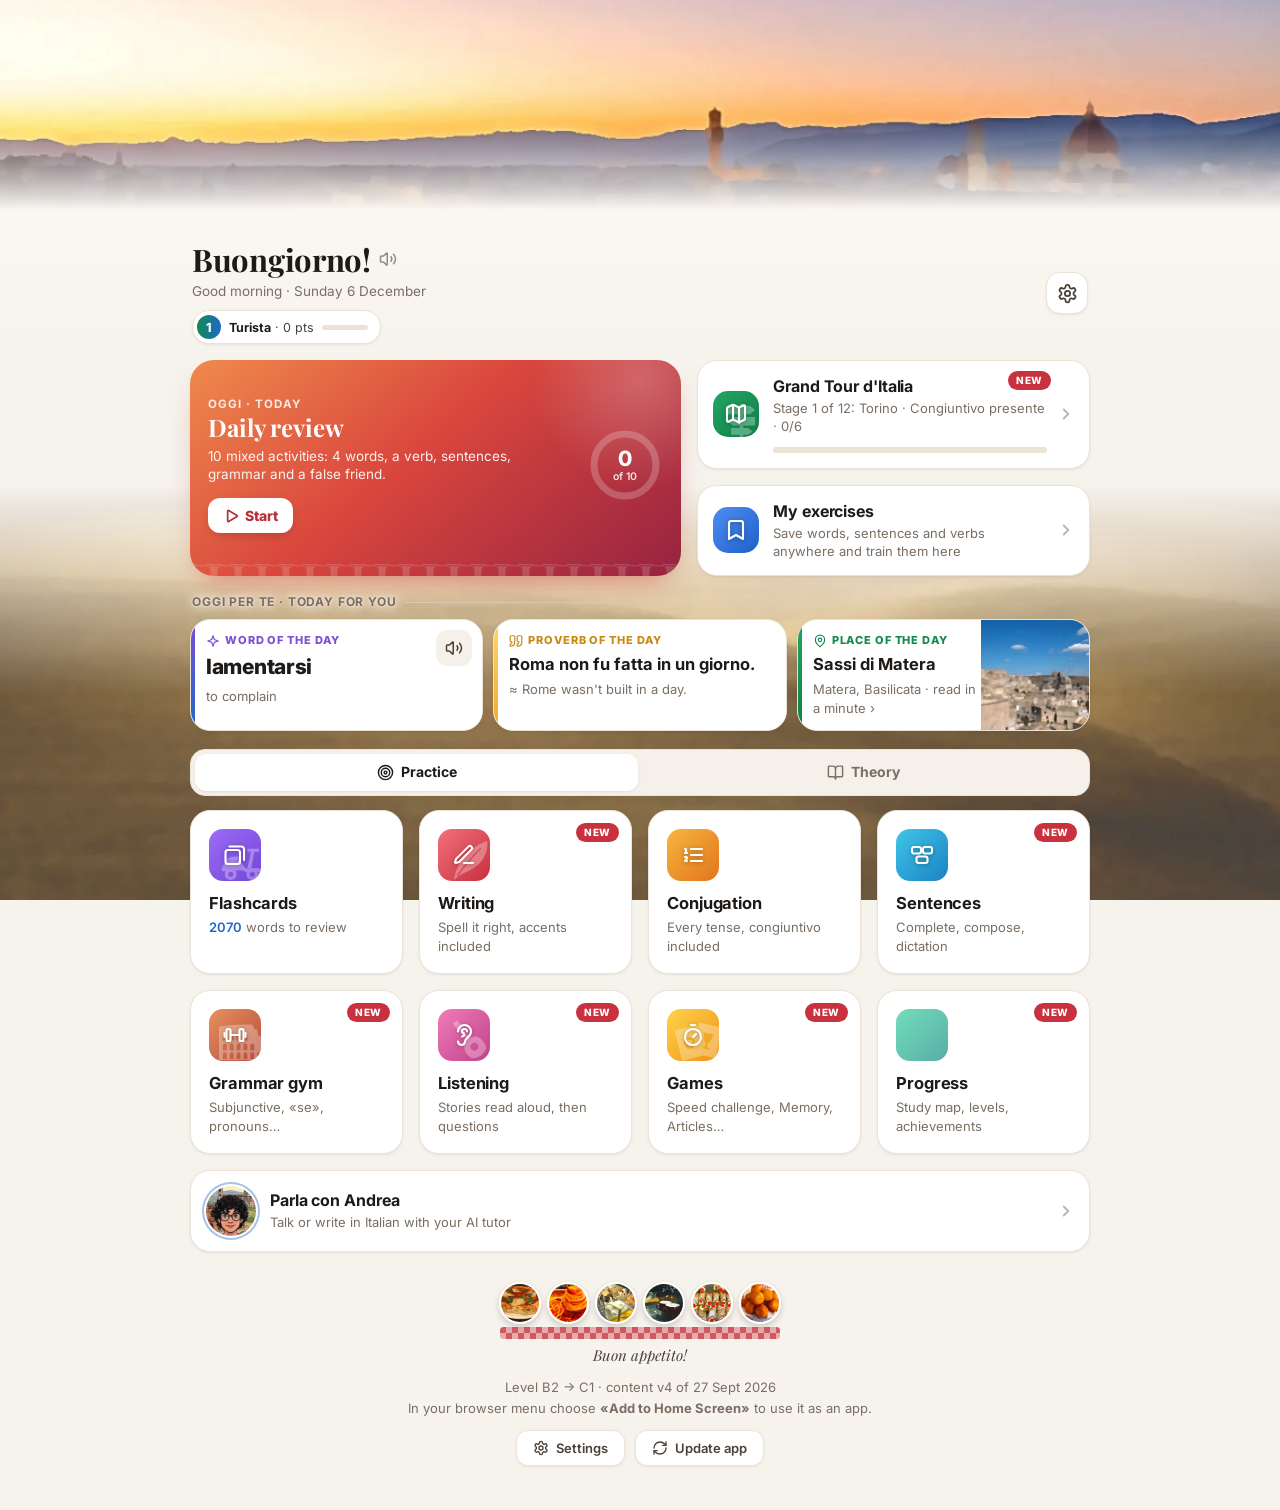
==== commit 85877fbe: "Immagini dipinte e realistiche al posto delle illustrazioni SVG minimali - Tolta la striscia tricolo" ====
--- a/index.html
+++ b/index.html
@@ -191,27 +191,21 @@
 
   .skyline{position:relative;height:11px}
   .sky-wall{position:absolute;left:0;right:0;bottom:0;height:11px;background:var(--brick);-webkit-mask:var(--acquedotto) repeat-x left bottom / auto 100%;mask:var(--acquedotto) repeat-x left bottom / auto 100%}
-  .sky-tri{position:absolute;left:0;right:0;bottom:0;height:2px;background:var(--grad-tri);opacity:.85}
-  .sky-row{display:none;position:absolute;left:0;right:0;bottom:10px;align-items:flex-end;justify-content:center;gap:10px;pointer-events:none}
-  .sky-row svg{display:block;width:auto;flex:0 0 auto}
-  .sky-row .far{display:none}
-  @media (min-width:600px){ .sky-row{gap:16px} .sky-row .far{display:block} }
+  /* home: a painted panorama of Florence from Piazzale Michelangelo, which changes with the time of day */
+  .sky-pano{display:none}
+  body.is-home header{position:relative;background:transparent;-webkit-backdrop-filter:none;backdrop-filter:none}
   body.is-home .appbar{display:none}
-  body.is-home .skyline{height:74px}
-  body.is-home .sky-wall{height:16px}
-  body.is-home .sky-row{display:flex;animation:towers .55s cubic-bezier(.2,.8,.3,1) both}
-  @keyframes towers{from{transform:translateY(30%);opacity:0}to{transform:none;opacity:1}}
+  body.is-home .skyline{height:clamp(128px,31vw,210px)}
+  body.is-home .sky-wall{display:none}
+  body.is-home .sky-pano{display:block;position:absolute;inset:0;width:100%;height:100%;object-fit:cover;object-position:50% 36%;
+    -webkit-mask-image:linear-gradient(to bottom,#000 58%,transparent);mask-image:linear-gradient(to bottom,#000 58%,transparent);
+    animation:panoIn .7s ease both}
+  @keyframes panoIn{from{opacity:0;transform:scale(1.03)}to{opacity:1;transform:none}}
   /* living skyline: stars and lit windows at night, snow in winter */
-  .sky-stars,.sky-snow{display:none;position:absolute;inset:0;pointer-events:none;overflow:hidden}
-  body.is-home.sera .sky-stars{display:block}
+  .sky-snow{display:none;position:absolute;inset:0;pointer-events:none;overflow:hidden}
   body.is-home.inverno .sky-snow{display:block}
   body.sera{--kwin:#ffd463}
   body.inverno{--ksnow:#ffffff}
-  .sky-stars i{position:absolute;width:3px;height:3px;border-radius:50%;background:var(--gold);opacity:.8;animation:twinkle 3s ease-in-out infinite}
-  .sky-stars i:nth-child(2){left:16%;top:9px} .sky-stars i:nth-child(3){left:29%;top:22px;animation-delay:.8s}
-  .sky-stars i:nth-child(4){left:62%;top:7px;animation-delay:1.6s} .sky-stars i:nth-child(5){left:76%;top:24px;animation-delay:.4s}
-  .sky-stars i:nth-child(6){left:88%;top:12px;animation-delay:2.2s} .sky-stars i:nth-child(7){left:6%;top:28px;animation-delay:1.2s}
-  .sky-stars .moon{left:auto;right:9%;top:6px;width:15px;height:15px;background:none;border-radius:50%;box-shadow:4px -3px 0 0 var(--gold);opacity:.95;animation:none}
   @keyframes twinkle{0%,100%{opacity:.25;transform:scale(.8)}50%{opacity:.95;transform:scale(1.15)}}
   .sky-snow i{position:absolute;top:-6px;width:4px;height:4px;border-radius:50%;background:var(--snow,#b9c6db);opacity:.9;animation:snow 5s linear infinite}
   .sky-snow i:nth-child(1){left:5%} .sky-snow i:nth-child(2){left:15%;animation-delay:1.1s;animation-duration:6s}
@@ -932,8 +926,7 @@
   .og-card.prov .k{color:var(--gold)} .og-card.prov::before{background:linear-gradient(180deg,#ffd76a,#f0a92a)}
   .og-card.luogo .k{color:var(--verde)} .og-card.luogo::before{background:var(--grad-green)}
   .og-card.luogo{padding-right:112px;min-height:98px}
-  .og-card.luogo .og-art{position:absolute;right:0;top:0;bottom:0;width:108px;background:linear-gradient(180deg,var(--sky1),var(--sky2));display:grid;place-items:end center;padding:6px}
-  .og-card.luogo .og-art svg{width:96px;height:auto;display:block}
+  .og-card.luogo .og-art{position:absolute;right:0;top:0;bottom:0;width:108px;background:var(--card2);overflow:hidden}
   .og-it{font-size:16.5px;font-weight:700;line-height:1.35;display:-webkit-box;-webkit-line-clamp:2;-webkit-box-orient:vertical;overflow:hidden}
   .og-card.wotd .og-it{font-size:21px;font-weight:800;letter-spacing:-.3px}
   .og-en{font-size:13px;color:var(--muted);line-height:1.4}
@@ -951,15 +944,15 @@
   /* the table at the bottom of the home: Italian food on a checked tablecloth */
   .tavola{display:flex;flex-direction:column;align-items:center;border:0;background:none;padding:4px 12px 0;color:inherit;border-radius:16px}
   .tavola-cibi{display:flex;align-items:flex-end;gap:6px}
-  .tavola-cibi svg{display:block;width:auto;transform-origin:50% 100%;filter:drop-shadow(0 3px 3px rgba(40,28,18,.16))}
+  .tavola-cibi img{display:block;width:42px;height:42px;border-radius:50%;object-fit:cover;border:2px solid var(--card);transform-origin:50% 100%;box-shadow:0 3px 6px rgba(40,28,18,.18)}
   .tavola-tela{width:280px;max-width:100%;height:12px;margin-top:3px;border-radius:3px;background:var(--accent);opacity:.8;
     -webkit-mask:var(--quadri) left top/12px 12px repeat; mask:var(--quadri) left top/12px 12px repeat}
-  .tavola.balla .tavola-cibi svg{animation:cibiBallo .8s ease-in-out both}
-  .tavola.balla .tavola-cibi svg:nth-child(2){animation-delay:.07s}
-  .tavola.balla .tavola-cibi svg:nth-child(3){animation-delay:.14s}
-  .tavola.balla .tavola-cibi svg:nth-child(4){animation-delay:.21s}
-  .tavola.balla .tavola-cibi svg:nth-child(5){animation-delay:.28s}
-  .tavola.balla .tavola-cibi svg:nth-child(6){animation-delay:.35s}
+  .tavola.balla .tavola-cibi img{animation:cibiBallo .8s ease-in-out both}
+  .tavola.balla .tavola-cibi img:nth-child(2){animation-delay:.07s}
+  .tavola.balla .tavola-cibi img:nth-child(3){animation-delay:.14s}
+  .tavola.balla .tavola-cibi img:nth-child(4){animation-delay:.21s}
+  .tavola.balla .tavola-cibi img:nth-child(5){animation-delay:.28s}
+  .tavola.balla .tavola-cibi img:nth-child(6){animation-delay:.35s}
   @keyframes cibiBallo{0%,100%{transform:none}25%{transform:translateY(-8px) rotate(-6deg)}50%{transform:rotate(5deg)}75%{transform:translateY(-3px) rotate(-2deg)}}
   .tavola-cap{font-family:var(--serif);font-style:italic;font-size:15px;color:var(--text2);margin-top:6px;min-height:20px;transition:opacity .3s}
 
@@ -1165,8 +1158,7 @@
   @keyframes pulse2{0%,100%{box-shadow:0 0 0 4px var(--accent2-soft)}50%{box-shadow:0 0 0 9px var(--accent2-soft)}}
   .pn-txt{flex:1;min-width:0;background:var(--card);border:1px solid var(--line);border-radius:16px;padding:10px 13px;box-shadow:var(--shadow-sm);transition:transform .15s,border-color .15s;display:flex;gap:10px;align-items:center}
   .pn-txt .pn-body{flex:1;min-width:0}
-  .pn-txt .pn-art{flex:0 0 auto;width:64px;height:40px;border-radius:10px;background:linear-gradient(180deg,var(--sky1),var(--sky2));display:grid;place-items:end center;overflow:hidden}
-  .pn-txt .pn-art svg{width:58px;height:auto;display:block}
+  .pn-txt .pn-art{flex:0 0 auto;width:64px;height:40px;border-radius:10px;background:var(--card2);overflow:hidden}
   .pnode:active .pn-txt{transform:scale(.985)}
   .pnode.p-cur .pn-txt{border-color:var(--accent2)}
   .pnode.p-lock .pn-txt{opacity:.62;box-shadow:none}
@@ -1287,22 +1279,16 @@
   }
   .tile[data-mode] .ico .i,.tile[data-mode] .ico .glyph{filter:drop-shadow(0 1px 2px rgba(0,0,0,.3))}
 
-  /* the Tuscan landscape: fixed at the bottom, behind everything; fades out upwards */
+  /* the Tuscan landscape (a painted Val d'Orcia): fixed at the bottom, behind everything; fades out upwards */
   .paesaggio{
     position:fixed; left:0; right:0; bottom:0; height:min(46vh,430px); z-index:-1; pointer-events:none;
     opacity:var(--pae-op);
     -webkit-mask-image:linear-gradient(to bottom,transparent 0,#000 50%); mask-image:linear-gradient(to bottom,transparent 0,#000 50%);
   }
-  .paesaggio svg{display:block;width:100%;height:100%}
-  body.estate{--tos-far:#efe6c9;--tos-far2:#e0d4b0;--tos-mid:#ead58f;--tos-near:#d8c878;--tos-row:#c6ab5a;--tos-road:#f4e9cf;--tos-fiore:#f2c230;--tos-fiore2:#7a5a2a;--tos-olivo:#a3b38a}
-  body.autunno{--tos-far:#ede1cd;--tos-far2:#ddcfb6;--tos-mid:#dcc28e;--tos-near:#cab27a;--tos-row:#b5462f;--tos-road:#f1e3c8;--tos-fiore:#c9562f;--tos-fiore2:#e8a33a;--tos-olivo:#98a882}
-  body.inverno{--tos-far:#e6eaec;--tos-far2:#d6dcdf;--tos-mid:#dde2dc;--tos-near:#d2d9cf;--tos-row:#bcc6ba;--tos-road:#f2efe8;--tos-fiore:transparent;--tos-fiore2:#ffffff;--tos-olivo:#a9b5a0;--tos-tetto:#b8725a}
-  @media (prefers-color-scheme: dark){
-    :root:not([data-theme="light"]) body.estate,:root:not([data-theme="light"]) body.autunno,:root:not([data-theme="light"]) body.inverno{
-      --tos-far:#1d2640; --tos-far2:#263150; --tos-mid:#1c2c3a; --tos-near:#1a2a33; --tos-row:#2c4150; --tos-road:#3a3f58; --tos-olivo:#2e4048; --tos-fiore:#6a3a48; --tos-fiore2:#3a4666; --tos-tetto:#7a4a40}
-  }
-  :root[data-theme="dark"] body.estate,:root[data-theme="dark"] body.autunno,:root[data-theme="dark"] body.inverno{
-    --tos-far:#1d2640; --tos-far2:#263150; --tos-mid:#1c2c3a; --tos-near:#1a2a33; --tos-row:#2c4150; --tos-road:#3a3f58; --tos-olivo:#2e4048; --tos-fiore:#6a3a48; --tos-fiore2:#3a4666; --tos-tetto:#7a4a40}
+  .paesaggio img{display:block;width:100%;height:100%;object-fit:cover;object-position:50% 100%}
+  /* at night (dark theme) the painted hills go dim and blue */
+  @media (prefers-color-scheme: dark){ :root:not([data-theme="light"]) .paesaggio img{filter:brightness(.42) saturate(.7) hue-rotate(-12deg)} }
+  :root[data-theme="dark"] .paesaggio img{filter:brightness(.42) saturate(.7) hue-rotate(-12deg)}
   /* text written directly on the background gets a halo, so it stays readable over the hills */
   .stage>.sec-h,.oggi-box>.sec-h,.stage>.sg-intro,.stage>.intro,.stage>p.muted,.stage>.muted,.home-foot .muted,.results-hdr,.sg-filter-count,.stage>.sub-label,.tavola-cap{
     text-shadow:0 0 3px var(--bg),0 0 8px var(--bg),0 0 14px var(--bg);
@@ -1310,7 +1296,13 @@
 
   /* illustrated scenes */
   .scene{position:relative;overflow:hidden;border-radius:22px;border:1px solid var(--line);background:linear-gradient(180deg,var(--sky1),var(--sky2) 72%);box-shadow:var(--shadow-sm)}
-  .scene>svg{display:block;width:100%;height:auto;aspect-ratio:360/150}
+  .cred{display:flex;gap:12px;align-items:center;padding:10px;border-radius:16px;background:var(--card);border:1px solid var(--line)}
+  .cred .ill-img{flex:0 0 auto;width:72px;height:45px;border-radius:9px}
+  .cred-tx{display:flex;flex-direction:column;gap:2px;min-width:0;font-size:13px;line-height:1.35}
+  .cred-tx b{font-size:14px}
+  .cred-tx small{color:var(--muted);overflow-wrap:anywhere}
+  .cred-tx a{font-size:12.5px}
+  .scene-img{display:block;width:100%;height:auto;aspect-ratio:12/5;object-fit:cover}
   .scene-cap{display:flex;align-items:center;gap:10px;flex-wrap:wrap;padding:10px 14px 12px;background:var(--card);border-top:1px solid var(--line)}
   .scene-it{border:0;background:none;padding:0;display:inline-flex;align-items:center;gap:6px;font-family:var(--serif);font-size:18px;font-weight:700;color:var(--text)}
   .scene-it .i{width:17px;height:17px;color:var(--muted)}
@@ -1321,8 +1313,9 @@
   .atl-card{display:flex;flex-direction:column;border:1px solid var(--line);background:var(--card);border-radius:18px;overflow:hidden;box-shadow:var(--shadow-sm);text-align:left;color:var(--text);padding:0;transition:transform .14s,box-shadow .14s;min-width:0}
   .atl-card:active{transform:scale(.98)}
   @media (hover:hover){ .atl-card:hover{box-shadow:var(--shadow);transform:translateY(-2px)} }
-  .atl-art{position:relative;aspect-ratio:16/10;overflow:hidden;display:block}
-  .atl-art svg{position:absolute;inset:0;width:100%;height:100%;display:block}
+  .atl-art{position:relative;aspect-ratio:16/10;overflow:hidden;display:block;background:var(--card2)}
+  .ill-img{display:block;width:100%;height:100%;object-fit:cover}
+  .atl-art .ill-img{position:absolute;inset:0}
   .atl-card .atl-tx{padding:9px 11px 11px;display:flex;flex-direction:column;gap:1px;min-width:0}
   .atl-card b{font-size:14px;font-weight:800;line-height:1.25;overflow-wrap:anywhere}
   .atl-card small{font-size:11.5px;color:var(--muted);display:flex;align-items:center;gap:4px}
@@ -1362,18 +1355,8 @@
   .tile .t .tit{display:block;font-family:var(--serif);font-style:italic;font-weight:600;font-size:.94em;color:var(--muted);margin-top:1px;letter-spacing:0}
   .tile .t .tit:empty{display:none}
   /* a small illustration instead of the emoji */
-  .tile .ico.ill{background:linear-gradient(180deg,var(--sky1),var(--sky2));padding:4px 3px 0;overflow:hidden;align-items:flex-end}
-  .tile .ico.ill svg{width:100%;height:100%;display:block}
+  .tile .ico.ill{background:var(--card2);padding:0;overflow:hidden}
   /* illustrated banners and cards: sky for places, a tablecloth for food */
-  .atl-art.cielo{background:linear-gradient(180deg,var(--sky1),var(--sky2) 78%)}
-  .atl-art.tavola{background:
-      radial-gradient(circle at 50% 58%,var(--card) 0 34%,transparent 35%),
-      repeating-linear-gradient(0deg,rgba(191,91,61,.10) 0 10px,transparent 10px 20px),
-      repeating-linear-gradient(90deg,rgba(191,91,61,.10) 0 10px,transparent 10px 20px),
-      var(--card2)}
-  .atl-art.cielo svg{top:12%;height:88%}
-  .atl-art.tavola svg{top:10%;height:80%}
-  .atl-hero .atl-art.cielo svg{top:10%;height:90%}
   .ref-chip small{opacity:.7;font-weight:600;margin-left:2px}
   .pop .pop-an{font-size:12px;color:var(--violet);margin-top:4px;line-height:1.4}
   .tutor-note.corr{color:var(--violet);background:rgba(123,79,214,.1)}
@@ -1508,7 +1491,7 @@
   <symbol id="i-alert" viewBox="0 0 24 24"><circle cx="12" cy="12" r="10"/><path d="M12 8v4.5"/><path d="M12 16.5h.01"/></symbol>
   <symbol id="i-bell" viewBox="0 0 24 24"><path d="M6 8a6 6 0 0 1 12 0c0 7 3 9 3 9H3s3-2 3-9"/><path d="M10.3 21a1.94 1.94 0 0 0 3.4 0"/></symbol>
   <symbol id="i-utensils" viewBox="0 0 24 24"><path d="M3 2v7c0 1.1.9 2 2 2h4a2 2 0 0 0 2-2V2"/><path d="M7 2v20"/><path d="M21 15V2a5 5 0 0 0-5 5v6c0 1.1.9 2 2 2h3Zm0 0v7"/></symbol>
-  <symbol id="i-mountain" viewBox="0 0 24 24"><path d="m8 3 4 8 5-5 5 15H2L8 3z"/></symbol>
+  <symbol id="i-image" viewBox="0 0 24 24"><rect x="3" y="3" width="18" height="18" rx="2"/><circle cx="9" cy="9" r="2"/><path d="m21 15-3.1-3.1a2 2 0 0 0-2.8 0L6 21"/></symbol><symbol id="i-mountain" viewBox="0 0 24 24"><path d="m8 3 4 8 5-5 5 15H2L8 3z"/></symbol>
   <symbol id="i-ear" viewBox="0 0 24 24"><path d="M6 8.5a6.5 6.5 0 1 1 13 0c0 6-6 6-6 10a3.5 3.5 0 1 1-7 0"/><path d="M15 8.5a2.5 2.5 0 0 0-5 0v1a2 2 0 1 1 0 4"/></symbol>
   <symbol id="i-hand" viewBox="0 0 24 24"><path d="M18 11V6a2 2 0 0 0-2-2a2 2 0 0 0-2 2"/><path d="M14 10V4a2 2 0 0 0-2-2a2 2 0 0 0-2 2v2"/><path d="M10 10.5V6a2 2 0 0 0-2-2a2 2 0 0 0-2 2v8"/><path d="M18 8a2 2 0 1 1 4 0v6a8 8 0 0 1-8 8h-2c-2.8 0-4.5-.86-5.99-2.34l-3.6-3.6a2 2 0 0 1 2.83-2.82L7 15"/></symbol>
   <symbol id="i-scroll" viewBox="0 0 24 24"><path d="M8 21h12a2 2 0 0 0 2-2v-2H10v2a2 2 0 1 1-4 0V5a2 2 0 1 0-4 0v3h4"/><path d="M19 17V5a2 2 0 0 0-2-2H4"/></symbol>
@@ -1519,308 +1502,27 @@
   <symbol id="i-mask" viewBox="0 0 24 24"><path d="M2 8c3-3 7-2 10 0c3-2 7-3 10 0c0 5-3 9-6 9c-2 0-3-2-4-3c-1 1-2 3-4 3c-3 0-6-4-6-9Z"/><path d="M6.5 10.5c1-1 2.5-1 3.5 0M14 10.5c1-1 2.5-1 3.5 0"/></symbol>
 </defs></svg>
 
-<!-- illustrations: monuments, landscapes, food, scenes -->
 <svg width="0" height="0" style="position:absolute" aria-hidden="true"><defs>
-<symbol id="ill-colosseo" viewBox="0 0 120 60">
-<path d="M60 22H116V58H60Z" fill="#cfae7c"/>
-<path d="M66 38V32.1A2.1 2.1 0 0 1 70.2 32.1V38ZM73 38V32.1A2.1 2.1 0 0 1 77.2 32.1V38ZM80 38V32.1A2.1 2.1 0 0 1 84.2 32.1V38ZM87 38V32.1A2.1 2.1 0 0 1 91.2 32.1V38ZM94 38V32.1A2.1 2.1 0 0 1 98.2 32.1V38ZM101 38V32.1A2.1 2.1 0 0 1 105.2 32.1V38ZM108 38V32.1A2.1 2.1 0 0 1 112.2 32.1V38ZM66 52V46.1A2.1 2.1 0 0 1 70.2 46.1V52ZM73 52V46.1A2.1 2.1 0 0 1 77.2 46.1V52ZM80 52V46.1A2.1 2.1 0 0 1 84.2 46.1V52ZM87 52V46.1A2.1 2.1 0 0 1 91.2 46.1V52ZM94 52V46.1A2.1 2.1 0 0 1 98.2 46.1V52ZM101 52V46.1A2.1 2.1 0 0 1 105.2 46.1V52ZM108 52V46.1A2.1 2.1 0 0 1 112.2 46.1V52Z" style="fill:var(--kwin,#6b4a33)"/>
-<path d="M60 26H116V27.4H60ZM60 40.4H116V41.8H60Z" fill="#e7cf9f" opacity=".8"/>
-<path d="M3 58V8.5Q40 5 80 6.5L82 10L85 11L86 17L90 18L92 25L97 26L99 31L104 32.5L107 38L112 39L114 44L117 45V58Z" fill="#e6cc9b"/>
-<path d="M3 58V8.5Q8 8 13 7.7V58Z" fill="#fff" opacity=".18"/>
-<path d="M66 58V6.8Q74 6.9 80 7L82 10L85 11L86 17L90 18L92 25L97 26L99 31L104 32.5L107 38L112 39L114 44L117 45V58Z" fill="#000" opacity=".07"/>
-<path d="M3 15.5H86.5V17.1H3ZM3 29.5H98.5V31.1H3ZM3 43.5H113V45.1H3Z" fill="#f5e6c6"/>
-<path d="M3 8.5Q40 5 80 6.5V8Q40 6.6 3 10Z" fill="#f5e6c6"/>
-<path d="M5.5 29.5V21.5A1.8 1.8 0 0 1 9.1 21.5V29.5ZM12.9 29.5V22A2.3 2.3 0 0 1 17.5 22V29.5ZM20.3 29.5V22A2.3 2.3 0 0 1 24.9 22V29.5ZM27.7 29.5V22A2.3 2.3 0 0 1 32.3 22V29.5ZM35.1 29.5V22A2.3 2.3 0 0 1 39.7 22V29.5ZM42.5 29.5V22A2.3 2.3 0 0 1 47.1 22V29.5ZM49.9 29.5V22A2.3 2.3 0 0 1 54.5 22V29.5ZM57.3 29.5V22A2.3 2.3 0 0 1 61.9 22V29.5ZM64.7 29.5V22A2.3 2.3 0 0 1 69.3 22V29.5ZM72.1 29.5V21.5A1.8 1.8 0 0 1 75.7 21.5V29.5ZM79.5 29.5V21.5A1.8 1.8 0 0 1 83.1 21.5V29.5ZM5.5 43.5V35.5A1.8 1.8 0 0 1 9.1 35.5V43.5ZM12.9 43.5V36A2.3 2.3 0 0 1 17.5 36V43.5ZM20.3 43.5V36A2.3 2.3 0 0 1 24.9 36V43.5ZM27.7 43.5V36A2.3 2.3 0 0 1 32.3 36V43.5ZM35.1 43.5V36A2.3 2.3 0 0 1 39.7 36V43.5ZM42.5 43.5V36A2.3 2.3 0 0 1 47.1 36V43.5ZM49.9 43.5V36A2.3 2.3 0 0 1 54.5 36V43.5ZM57.3 43.5V36A2.3 2.3 0 0 1 61.9 36V43.5ZM64.7 43.5V36A2.3 2.3 0 0 1 69.3 36V43.5ZM72.1 43.5V35.5A1.8 1.8 0 0 1 75.7 35.5V43.5ZM79.5 43.5V35.5A1.8 1.8 0 0 1 83.1 35.5V43.5ZM86.9 43.5V35.5A1.8 1.8 0 0 1 90.5 35.5V43.5ZM5.5 57.5V49.5A1.8 1.8 0 0 1 9.1 49.5V57.5ZM12.9 57.5V50A2.3 2.3 0 0 1 17.5 50V57.5ZM20.3 57.5V50A2.3 2.3 0 0 1 24.9 50V57.5ZM27.7 57.5V50A2.3 2.3 0 0 1 32.3 50V57.5ZM35.1 57.5V50A2.3 2.3 0 0 1 39.7 50V57.5ZM42.5 57.5V50A2.3 2.3 0 0 1 47.1 50V57.5ZM49.9 57.5V50A2.3 2.3 0 0 1 54.5 50V57.5ZM57.3 57.5V50A2.3 2.3 0 0 1 61.9 50V57.5ZM64.7 57.5V50A2.3 2.3 0 0 1 69.3 50V57.5ZM72.1 57.5V49.5A1.8 1.8 0 0 1 75.7 49.5V57.5ZM79.5 57.5V49.5A1.8 1.8 0 0 1 83.1 49.5V57.5ZM86.9 57.5V49.5A1.8 1.8 0 0 1 90.5 49.5V57.5ZM94.3 57.5V49.5A1.8 1.8 0 0 1 97.9 49.5V57.5ZM101.7 57.5V49.5A1.8 1.8 0 0 1 105.3 49.5V57.5Z" style="fill:var(--kwin,#6b4a33)"/>
-<path d="M8 13.2h3v-2.6h-3zM17 13.2h3v-2.6h-3zM26 13.2h3v-2.6h-3zM35 13.2h3v-2.6h-3zM44 13.2h3v-2.6h-3zM53 13.2h3v-2.6h-3zM62 13.2h3v-2.6h-3zM71 13.2h3v-2.6h-3z" style="fill:var(--kwin,#6b4a33)"/>
-<path d="M3 58H117V60H3Z" fill="#b99867"/>
-<path d="M3 7.6Q40 4.4 80 5.6V7Q40 5.8 3 9Z" style="fill:var(--ksnow,transparent)"/>
-</symbol>
-<symbol id="ill-pisa" viewBox="0 0 40 92">
-<g transform="rotate(5 20 91)">
-<path d="M10 91V18H30V91Z" fill="#f3eee2"/>
-<path d="M25 91V18H30V91Z" fill="#000" opacity=".09"/>
-<path d="M11.2 90V82.6A1.6 1.6 0 0 1 14.4 82.6V90ZM15.2 90V82.6A1.6 1.6 0 0 1 18.4 82.6V90ZM19.2 90V82.6A1.6 1.6 0 0 1 22.4 82.6V90ZM23.2 90V82.6A1.6 1.6 0 0 1 26.4 82.6V90ZM27 90V82.2A1.2 1.2 0 0 1 29.4 82.2V90Z" fill="#d9d0bf"/>
-<path d="M9.2 80H30.8V81.5H9.2Z" fill="#fffaf0"/>
-<path d="M10.6 79.8V73.5A1.1 1.1 0 0 1 12.8 73.5V79.8ZM13.9 79.8V73.5A1.1 1.1 0 0 1 16.1 73.5V79.8ZM17.2 79.8V73.5A1.1 1.1 0 0 1 19.4 73.5V79.8ZM20.5 79.8V73.5A1.1 1.1 0 0 1 22.7 73.5V79.8ZM23.8 79.8V73.5A1.1 1.1 0 0 1 26 73.5V79.8ZM27.1 79.8V73.5A1.1 1.1 0 0 1 29.3 73.5V79.8Z" style="fill:var(--kwin,#5a4a3e)"/>
-<path d="M9.2 70H30.8V71.5H9.2Z" fill="#fffaf0"/>
-<path d="M10.6 69.8V63.5A1.1 1.1 0 0 1 12.8 63.5V69.8ZM13.9 69.8V63.5A1.1 1.1 0 0 1 16.1 63.5V69.8ZM17.2 69.8V63.5A1.1 1.1 0 0 1 19.4 63.5V69.8ZM20.5 69.8V63.5A1.1 1.1 0 0 1 22.7 63.5V69.8ZM23.8 69.8V63.5A1.1 1.1 0 0 1 26 63.5V69.8ZM27.1 69.8V63.5A1.1 1.1 0 0 1 29.3 63.5V69.8Z" style="fill:var(--kwin,#5a4a3e)"/>
-<path d="M9.2 60H30.8V61.5H9.2Z" fill="#fffaf0"/>
-<path d="M10.6 59.8V53.5A1.1 1.1 0 0 1 12.8 53.5V59.8ZM13.9 59.8V53.5A1.1 1.1 0 0 1 16.1 53.5V59.8ZM17.2 59.8V53.5A1.1 1.1 0 0 1 19.4 53.5V59.8ZM20.5 59.8V53.5A1.1 1.1 0 0 1 22.7 53.5V59.8ZM23.8 59.8V53.5A1.1 1.1 0 0 1 26 53.5V59.8ZM27.1 59.8V53.5A1.1 1.1 0 0 1 29.3 53.5V59.8Z" style="fill:var(--kwin,#5a4a3e)"/>
-<path d="M9.2 50H30.8V51.5H9.2Z" fill="#fffaf0"/>
-<path d="M10.6 49.8V43.5A1.1 1.1 0 0 1 12.8 43.5V49.8ZM13.9 49.8V43.5A1.1 1.1 0 0 1 16.1 43.5V49.8ZM17.2 49.8V43.5A1.1 1.1 0 0 1 19.4 43.5V49.8ZM20.5 49.8V43.5A1.1 1.1 0 0 1 22.7 43.5V49.8ZM23.8 49.8V43.5A1.1 1.1 0 0 1 26 43.5V49.8ZM27.1 49.8V43.5A1.1 1.1 0 0 1 29.3 43.5V49.8Z" style="fill:var(--kwin,#5a4a3e)"/>
-<path d="M9.2 40H30.8V41.5H9.2Z" fill="#fffaf0"/>
-<path d="M10.6 39.8V33.5A1.1 1.1 0 0 1 12.8 33.5V39.8ZM13.9 39.8V33.5A1.1 1.1 0 0 1 16.1 33.5V39.8ZM17.2 39.8V33.5A1.1 1.1 0 0 1 19.4 33.5V39.8ZM20.5 39.8V33.5A1.1 1.1 0 0 1 22.7 33.5V39.8ZM23.8 39.8V33.5A1.1 1.1 0 0 1 26 33.5V39.8ZM27.1 39.8V33.5A1.1 1.1 0 0 1 29.3 33.5V39.8Z" style="fill:var(--kwin,#5a4a3e)"/>
-<path d="M9.2 30H30.8V31.5H9.2Z" fill="#fffaf0"/>
-<path d="M10.6 29.8V23.5A1.1 1.1 0 0 1 12.8 23.5V29.8ZM13.9 29.8V23.5A1.1 1.1 0 0 1 16.1 23.5V29.8ZM17.2 29.8V23.5A1.1 1.1 0 0 1 19.4 23.5V29.8ZM20.5 29.8V23.5A1.1 1.1 0 0 1 22.7 23.5V29.8ZM23.8 29.8V23.5A1.1 1.1 0 0 1 26 23.5V29.8ZM27.1 29.8V23.5A1.1 1.1 0 0 1 29.3 23.5V29.8Z" style="fill:var(--kwin,#5a4a3e)"/>
-<path d="M9.2 20H30.8V21.5H9.2Z" fill="#fffaf0"/>
-<path d="M13 20V11H27V20Z" fill="#f3eee2"/><path d="M23.5 20V11H27V20Z" fill="#000" opacity=".09"/>
-<path d="M14.2 19.2V13.9A1.1 1.1 0 0 1 16.4 13.9V19.2ZM17.4 19.2V13.9A1.1 1.1 0 0 1 19.6 13.9V19.2ZM20.6 19.2V13.9A1.1 1.1 0 0 1 22.8 13.9V19.2ZM23.8 19.2V13.9A1.1 1.1 0 0 1 26 13.9V19.2Z" style="fill:var(--kwin,#5a4a3e)"/>
-<path d="M12.2 11H27.8V12.4H12.2Z" fill="#fffaf0"/>
-<path d="M12.4 10.4H27.6V11.3H12.4Z" style="fill:var(--ksnow,transparent)"/>
-</g></symbol>
-<symbol id="ill-duomofi" viewBox="0 0 112 80">
-<path d="M24 80V50H110V80Z" fill="#f4f0e6"/>
-<path d="M24 52.5H110V53.6H24ZM24 64H110V65H24Z" fill="#4e8a67"/>
-<path d="M28 56h5v6h-5zM37 56h5v6h-5zM46 56h5v6h-5zM55 56h5v6h-5zM64 56h5v6h-5zM73 56h5v6h-5zM82 56h5v6h-5zM91 56h5v6h-5zM100 56h5v6h-5z" fill="#d99a8c" opacity=".85"/>
-<path d="M29 77V70a1.6 1.6 0 0 1 3.2 0V77ZM38 77V70a1.6 1.6 0 0 1 3.2 0V77ZM47 77V70a1.6 1.6 0 0 1 3.2 0V77ZM56 77V70a1.6 1.6 0 0 1 3.2 0V77ZM65 77V70a1.6 1.6 0 0 1 3.2 0V77ZM74 77V70a1.6 1.6 0 0 1 3.2 0V77ZM83 77V70a1.6 1.6 0 0 1 3.2 0V77ZM92 77V70a1.6 1.6 0 0 1 3.2 0V77ZM101 77V70a1.6 1.6 0 0 1 3.2 0V77Z" style="fill:var(--kwin,#6b4a33)"/>
-<path d="M24 50L28 46H106L110 50Z" fill="#b95a3c"/>
-<path d="M36 50Q36 42 44 41Q52 42 52 50Z" fill="#c9603f"/><path d="M78 50Q78 42 86 41Q94 42 94 50Z" fill="#c9603f"/>
-<path d="M44 46V36H86V46Z" fill="#f4f0e6"/>
-<path d="M44 36H86V37.2H44ZM44 44.8H86V46H44ZM54 36V46M65 36V46M76 36V46" stroke="#4e8a67" stroke-width="1" fill="#4e8a67"/>
-<path d="M49 41a2 2 0 1 0 .1 0ZM59.5 41a2 2 0 1 0 .1 0ZM70.5 41a2 2 0 1 0 .1 0ZM81 41a2 2 0 1 0 .1 0Z" style="fill:var(--kwin,#6b4a33)"/>
-<path d="M45 36C45 20 55 10.5 65 9C75 10.5 85 20 85 36Z" fill="#c8583a"/>
-<path d="M65 9C75 10.5 85 20 85 36H74C74 22 70 13 65 9Z" fill="#000" opacity=".12"/>
-<path d="M65 9C59 14 55.5 24 55 36M65 9V36M65 9C71 14 74.5 24 75 36" fill="none" stroke="#fbf5ea" stroke-width="1.3"/>
-<path d="M45.5 33.6H84.5" stroke="#fbf5ea" stroke-width="1"/>
-<path d="M65 9C59 10.4 54 14 51 18.5Q58 15.6 65 16Q72 15.6 79 18.5C76 14 71 10.4 65 9Z" style="fill:var(--ksnow,transparent)"/>
-<path d="M61.5 9.6V4.4H68.5V9.6Z" fill="#f4f0e6"/><path d="M62.6 4.4L65 .6L67.4 4.4Z" fill="#f4f0e6"/><path d="M64.6 0H65.4V1.2H64.6Z" fill="#e0b24a"/>
-<path d="M63.6 8.6V6a.8.8 0 0 1 1.6 0V8.6ZM65.8 8.6V6a.8.8 0 0 1 1.6 0V8.6Z" style="fill:var(--kwin,#6b4a33)"/>
-<path d="M4 80V10H20V80Z" fill="#f4f0e6"/>
-<path d="M16 80V10H20V80Z" fill="#000" opacity=".08"/>
-<path d="M4 30H20V31.2H4Z" fill="#4e8a67"/>
-<path d="M4 50H20V51.2H4Z" fill="#4e8a67"/>
-<path d="M4 64H20V65.2H4Z" fill="#4e8a67"/>
-<path d="M4 10V80M20 10V80" stroke="#4e8a67" stroke-width="1.1"/>
-<path d="M7 76h10v-8h-10zM7 60h10v-6h-10z" fill="#d99a8c" opacity=".9"/>
-<path d="M6.5 28V17.8A1.8 1.8 0 0 1 10.1 17.8V28ZM13.9 28V17.8A1.8 1.8 0 0 1 17.5 17.8V28ZM7.4 47V38.3A1.3 1.3 0 0 1 10 38.3V47ZM14 47V38.3A1.3 1.3 0 0 1 16.6 38.3V47Z" style="fill:var(--kwin,#6b4a33)"/>
-<path d="M3 10H21V12H3Z" fill="#fbf5ea"/><path d="M3.4 9H20.6V10.4H3.4Z" fill="#e2d9c6"/>
-<path d="M3 8.6H21V9.8H3Z" style="fill:var(--ksnow,transparent)"/>
-</symbol>
-<symbol id="ill-sanpietro" viewBox="0 0 112 76">
-<path d="M18 46Q18 38 25 37Q32 38 32 46ZM80 46Q80 38 87 37Q94 38 94 46Z" fill="#a9b6c1"/>
-<path d="M24 37V34.6H26V37ZM86 37V34.6H88V37Z" fill="#a9b6c1"/>
-<path d="M37 44V29H75V44Z" fill="#ecdfc4"/>
-<path d="M39 29.6h1v14h-1zM40.8 29.6h1v14h-1zM47 29.6h1v14h-1zM48.8 29.6h1v14h-1zM55 29.6h1v14h-1zM56.8 29.6h1v14h-1zM63 29.6h1v14h-1zM64.8 29.6h1v14h-1zM70.6 29.6h1v14h-1zM72.39999999999999 29.6h1v14h-1z" fill="#fffaf0"/>
-<path d="M43 40V34.4a1.4 1.4 0 0 1 2.8 0V40ZM51 40V34.4a1.4 1.4 0 0 1 2.8 0V40ZM59 40V34.4a1.4 1.4 0 0 1 2.8 0V40ZM67 40V34.4a1.4 1.4 0 0 1 2.8 0V40Z" style="fill:var(--kwin,#6b4a33)"/>
-<path d="M36 29H76V30.6H36Z" fill="#d9c9a8"/>
-<path d="M38 29C38 15 46 7.4 56 6.4C66 7.4 74 15 74 29Z" fill="#aab7c3"/>
-<path d="M56 6.4C66 7.4 74 15 74 29H65C65 17 61 9.4 56 6.4Z" fill="#000" opacity=".12"/>
-<path d="M56 6.4C51 11 48 19 47.4 29M56 6.4V29M56 6.4C61 11 64 19 64.6 29" fill="none" stroke="#e8edf1" stroke-width="1"/>
-<path d="M56 6.4C51 7.2 46.6 10 43.8 14Q50 11.8 56 12.2Q62 11.8 68.2 14C65.4 10 61 7.2 56 6.4Z" style="fill:var(--ksnow,transparent)"/>
-<path d="M53.2 7V2.6H58.8V7Z" fill="#ecdfc4"/><path d="M52.8 2.8Q56 .2 59.2 2.8Z" fill="#aab7c3"/>
-<path d="M55.6 0V-3M54.4-2H56.8" stroke="#d9a93c" stroke-width=".9"/>
-<path d="M6 76V46H106V76Z" fill="#ecdfc4"/>
-<path d="M6 46H106V49H6ZM42 49V43.6H70V49Z" fill="#f7eedb"/>
-<path d="M40 44L56 38L72 44Z" fill="#f7eedb"/>
-<path d="M9 50h2.2v24h-2.2zM17 50h2.2v24h-2.2zM25 50h2.2v24h-2.2zM33 50h2.2v24h-2.2zM41 50h2.2v24h-2.2zM49 50h2.2v24h-2.2zM60.6 50h2.2v24h-2.2zM68.6 50h2.2v24h-2.2zM76.6 50h2.2v24h-2.2zM84.6 50h2.2v24h-2.2zM92.6 50h2.2v24h-2.2zM100.6 50h2.2v24h-2.2z" fill="#fffaf0"/>
-<path d="M12.6 74V66a2 2 0 0 1 4 0V74ZM20.6 74V66a2 2 0 0 1 4 0V74ZM28.6 74V66a2 2 0 0 1 4 0V74ZM36.6 74V66a2 2 0 0 1 4 0V74ZM44.6 74V66a2 2 0 0 1 4 0V74ZM64.2 74V66a2 2 0 0 1 4 0V74ZM72.2 74V66a2 2 0 0 1 4 0V74ZM80.2 74V66a2 2 0 0 1 4 0V74ZM88.2 74V66a2 2 0 0 1 4 0V74ZM96.2 74V66a2 2 0 0 1 4 0V74Z" style="fill:var(--kwin,#6b4a33)"/>
-<path d="M12.6 60h3v-5h-3zM20.6 60h3v-5h-3zM28.6 60h3v-5h-3zM36.6 60h3v-5h-3zM44.6 60h3v-5h-3zM64.2 60h3v-5h-3zM72.2 60h3v-5h-3zM80.2 60h3v-5h-3zM88.2 60h3v-5h-3zM96.2 60h3v-5h-3z" style="fill:var(--kwin,#6b4a33)" opacity=".75"/>
-<path d="M52.4 76V67a3.6 3.6 0 0 1 7.2 0V76Z" fill="#6b4a33"/>
-<path d="M8 46V43.4h1.2V46ZM14 46V43.4h1.2V46ZM20 46V43.4h1.2V46ZM26 46V43.4h1.2V46ZM32 46V43.4h1.2V46ZM38 46V43.4h1.2V46ZM44 46V43.4h1.2V46ZM50 46V43.4h1.2V46ZM56 46V43.4h1.2V46ZM62 46V43.4h1.2V46ZM68 46V43.4h1.2V46ZM74 46V43.4h1.2V46ZM80 46V43.4h1.2V46ZM86 46V43.4h1.2V46ZM92 46V43.4h1.2V46ZM98 46V43.4h1.2V46ZM104 46V43.4h1.2V46Z" fill="#e0d2b4"/>
-<path d="M6 74.6H106V76H6Z" fill="#cdbb95"/>
-</symbol>
-<symbol id="ill-mole" viewBox="0 0 40 104">
-<path d="M5 104V74H35V104Z" fill="#dfd6c6"/><path d="M28 104V74H35V104Z" fill="#000" opacity=".08"/>
-<path d="M8 102V92a1.3 1.3 0 0 1 2.6 0V102ZM12.4 102V92a1.3 1.3 0 0 1 2.6 0V102ZM16.8 102V92a1.3 1.3 0 0 1 2.6 0V102ZM21.2 102V92a1.3 1.3 0 0 1 2.6 0V102ZM25.6 102V92a1.3 1.3 0 0 1 2.6 0V102ZM30 102V92a1.3 1.3 0 0 1 2.6 0V102Z" style="fill:var(--kwin,#6b4a33)"/>
-<path d="M8.6 86V79a1 1 0 0 1 2 0V86ZM13 86V79a1 1 0 0 1 2 0V86ZM17.4 86V79a1 1 0 0 1 2 0V86ZM21.8 86V79a1 1 0 0 1 2 0V86ZM26.2 86V79a1 1 0 0 1 2 0V86ZM30.6 86V79a1 1 0 0 1 2 0V86Z" style="fill:var(--kwin,#6b4a33)"/>
-<path d="M4 74H36V76H4ZM4 88H36V89.4H4Z" fill="#f2ebdd"/>
-<path d="M5 74Q13 62 14.6 42H25.4Q27 62 35 74Z" fill="#9aa6b1"/>
-<path d="M20 74V42H25.4Q27 62 35 74Z" fill="#000" opacity=".1"/>
-<path d="M9 66H31M11 58H29M13 50H27" stroke="#c5ced6" stroke-width=".8"/>
-<path d="M14.6 42H25.4L26 46H14Z" style="fill:var(--ksnow,transparent)"/>
-<path d="M14 42V33H26V42Z" fill="#e9e2d4"/><path d="M13.4 33H26.6V34.4H13.4Z" fill="#fff8ec"/>
-<path d="M15.6 41V36h1.4v5ZM19.3 41V36h1.4v5ZM23 41V36h1.4v5Z" style="fill:var(--kwin,#6b4a33)"/>
-<path d="M15.6 33L20 6L24.4 33Z" fill="#b8c1ca"/><path d="M20 6L24.4 33H20Z" fill="#000" opacity=".1"/>
-<path d="M18 26H22M18.6 20H21.4M19.2 14H20.8" stroke="#dde3e8" stroke-width=".6"/>
-<path d="M19.6 6V1.8h.8V6Z" fill="#b8c1ca"/>
-<path d="M20 0L20.9 1.9L23 2.1L21.4 3.4L21.9 5.4L20 4.3L18.1 5.4L18.6 3.4L17 2.1L19.1 1.9Z" fill="#e7b73e"/>
-</symbol>
-<symbol id="ill-sanmarco" viewBox="0 0 26 104">
-<path d="M5 104V40H21V104Z" fill="#b44f39"/><path d="M16.6 104V40H21V104Z" fill="#000" opacity=".12"/>
-<path d="M7.6 102V42h1.4v60ZM12.3 102V42h1.4v60ZM17 102V42h1.4v60Z" fill="#cf6b52"/>
-<path d="M4 38H22V40.4H4Z" fill="#f2ebdd"/>
-<path d="M5 38V28H21V38Z" fill="#f2ebdd"/>
-<path d="M6.6 37V30.9A1.3 1.3 0 0 1 9.2 30.9V37ZM10.4 37V30.9A1.3 1.3 0 0 1 13 30.9V37ZM14.2 37V30.9A1.3 1.3 0 0 1 16.8 30.9V37ZM17.4 37V30.7A1.1 1.1 0 0 1 19.6 30.7V37Z" style="fill:var(--kwin,#6b4a33)"/>
-<path d="M4.4 26.4H21.6V28H4.4Z" fill="#e6dccb"/><path d="M5.6 26.4V20.6H20.4V26.4Z" fill="#c96a53"/>
-<path d="M5 20.6L13 5.6L21 20.6Z" fill="#4f8b6e"/><path d="M13 5.6L21 20.6H13Z" fill="#000" opacity=".13"/>
-<path d="M13 5.6L15.4 10.2Q14 9.6 13 10.6Q12 9.6 10.6 10.2Z" style="fill:var(--ksnow,transparent)"/>
-<path d="M12.4 5.8V2.6h1.2v3.2ZM11.2 2.2Q13 .2 14.8 2.2Q13 3.4 11.2 2.2Z" fill="#e3b23c"/>
-</symbol>
-<symbol id="ill-duomomi" viewBox="0 0 120 80">
-<path d="M52 40V24H68V40Z" fill="#e0cbc2"/>
-<path d="M57.4 24L60 6L62.6 24Z" fill="#e0cbc2"/><path d="M59.4 6V3h1.2v3Z" fill="#e0cbc2"/>
-<path d="M60 0L61 1.8L60.2 3.4H59.8L59 1.8Z" fill="#e3b23c"/>
-<path d="M8 80V50L60 30L112 50V80Z" fill="#e0cbc2" stroke="#b89c90" stroke-width=".8"/>
-<path d="M60 30L112 50V80H86V44Z" fill="#5a3a30" opacity=".12"/>
-<path d="M5.8 80V44H10.2V80Z" fill="#cdb4aa"/><path d="M5.8 44L8 36L10.2 44Z" fill="#e0cbc2"/>
-<path d="M21.8 80V38H26.2V80Z" fill="#cdb4aa"/><path d="M21.8 38L24 30L26.2 38Z" fill="#e0cbc2"/>
-<path d="M37.8 80V34H42.2V80Z" fill="#cdb4aa"/><path d="M37.8 34L40 26L42.2 34Z" fill="#e0cbc2"/>
-<path d="M77.8 80V34H82.2V80Z" fill="#cdb4aa"/><path d="M77.8 34L80 26L82.2 34Z" fill="#e0cbc2"/>
-<path d="M93.8 80V38H98.2V80Z" fill="#cdb4aa"/><path d="M93.8 38L96 30L98.2 38Z" fill="#e0cbc2"/>
-<path d="M109.8 80V44H114.2V80Z" fill="#cdb4aa"/><path d="M109.8 44L112 36L114.2 44Z" fill="#e0cbc2"/>
-<path d="M13.1 52L14 45L14.9 52Z" fill="#fff"/>
-<path d="M23.1 52L24 45L24.9 52Z" fill="#fff"/>
-<path d="M33.1 52L34 45L34.9 52Z" fill="#fff"/>
-<path d="M43.1 52L44 45L44.9 52Z" fill="#fff"/>
-<path d="M73.1 52L74 45L74.9 52Z" fill="#fff"/>
-<path d="M83.1 52L84 45L84.9 52Z" fill="#fff"/>
-<path d="M93.1 52L94 45L94.9 52Z" fill="#fff"/>
-<path d="M103.1 52L104 45L104.9 52Z" fill="#fff"/>
-<path d="M14 64V56a2 2 0 0 1 4 0V64ZM30 64V56a2 2 0 0 1 4 0V64ZM46 64V56a2 2 0 0 1 4 0V64ZM70 64V56a2 2 0 0 1 4 0V64ZM86 64V56a2 2 0 0 1 4 0V64ZM102 64V56a2 2 0 0 1 4 0V64Z" style="fill:var(--kwin,#6b4a33)"/>
-<path d="M55 58a5 5 0 1 0 10 0a5 5 0 1 0 -10 0Z" style="fill:var(--kwin,#6b4a33)"/>
-<path d="M55.6 80V71a4.4 4.4 0 0 1 8.8 0V80ZM30.8 80V74a2.6 2.6 0 0 1 5.2 0V80ZM84 80V74a2.6 2.6 0 0 1 5.2 0V80Z" fill="#6b4a33"/>
-<path d="M8 49.2L60 29.2L112 49.2V50.6L60 30.6L8 50.6Z" style="fill:var(--ksnow,transparent)"/>
-</symbol>
-<symbol id="ill-vesuvio" viewBox="0 0 140 48">
-<path d="M0 48L22 33Q34 24 44 20L54 18Q60 14 70 13Q80 12 86 15Q96 20 108 30L140 48Z" fill="#8f8fbf"/>
-<path d="M70 13Q80 12 86 15Q96 20 108 30L140 48H96Q92 32 76 16Z" fill="#000" opacity=".1"/>
-<path d="M44 20L54 18Q58 19 60 23Q52 22 44 20Z" fill="#fff" opacity=".2"/>
-<path d="M62 14.6Q70 12.2 80 12.6Q84 13 86 15L82 17Q74 15 66 17Z" style="fill:var(--ksnow,transparent)"/>
-</symbol>
-<symbol id="ill-cipresso" viewBox="0 0 12 48"><path d="M6 0C9 8 11 20 10.6 34C10.4 40 8.6 44 6 44C3.4 44 1.6 40 1.4 34C1 20 3 8 6 0Z" style="fill:var(--cip,#2f5d3d)"/><path d="M6 0C9 8 11 20 10.6 34C10.4 40 8.6 44 6 44Z" fill="#000" opacity=".15"/><path d="M5.4 44h1.2v4h-1.2z" fill="#6b4a33"/></symbol>
-<symbol id="ill-pino" viewBox="0 0 48 40"><path d="M23 40C24 32 22 24 26 17L27.6 17.6C24.6 24 26 32 25.4 40Z" fill="#6b4a33"/><path d="M26 17C21 21 16 22 13 20M26 18C30 22 35 22 38 20" stroke="#6b4a33" stroke-width="1.4" fill="none"/><path d="M2 17C4 9 16 4 26 4C38 4 46 10 46 16C46 20 40 21 33 20C27 21 20 22 13 21C6 21 1 20 2 17Z" style="fill:var(--pino,#3e6b47)"/><path d="M8 12C14 7 24 6 30 6.6C24 8 16 9.6 8 12Z" fill="#fff" opacity=".13"/><path d="M2 17C1 20 6 21 13 21C20 22 27 21 33 20C40 21 46 20 46 16C44 18 38 18 32 17.4C24 18.6 14 19 2 17Z" fill="#000" opacity=".14"/></symbol>
-<symbol id="ill-trullo" viewBox="0 0 34 40"><path d="M3 40V24H31V40Z" fill="#f6f2ea"/><path d="M24 40V24H31V40Z" fill="#000" opacity=".07"/><path d="M13.4 40V32a3.6 3.6 0 0 1 7.2 0V40Z" fill="#6b4a33"/><path d="M2 24.6L17 4L32 24.6Z" fill="#8c8a86"/><path d="M17 4L32 24.6H22Z" fill="#000" opacity=".13"/><path d="M6 19.2H28M9.6 14.2H24.4M13 9.2H21" stroke="#a9a6a0" stroke-width=".9"/><path d="M12.6 20.4a4.4 3 0 1 0 8.8 0a4.4 3 0 1 0 -8.8 0Z" fill="#f6f2ea"/><path d="M16.4 4V1.4h1.2V4ZM15.2 1.4a1.8 1.4 0 1 0 3.6 0a1.8 1.4 0 1 0 -3.6 0Z" fill="#f6f2ea"/><path d="M2 24.6L17 4L19 6.8L5.2 24.6Z" style="fill:var(--ksnow,transparent)"/></symbol>
-<symbol id="ill-pizza" viewBox="0 0 64 64"><circle cx="32" cy="32" r="30" fill="#dc9a4e"/><circle cx="32" cy="32" r="30" fill="none" stroke="#c07a34" stroke-width="1.2"/><ellipse cx="59.4" cy="32" rx="1.9" ry="1.1" transform="rotate(0 59.4 32)" fill="#8a4a1c" opacity=".55"/><ellipse cx="53.88" cy="48.49" rx="1.9" ry="1.1" transform="rotate(37 53.88 48.49)" fill="#8a4a1c" opacity=".55"/><ellipse cx="39.55" cy="58.34" rx="1.9" ry="1.1" transform="rotate(74 39.55 58.34)" fill="#8a4a1c" opacity=".55"/><ellipse cx="22.18" cy="57.58" rx="1.9" ry="1.1" transform="rotate(111 22.18 57.58)" fill="#8a4a1c" opacity=".55"/><ellipse cx="8.76" cy="46.52" rx="1.9" ry="1.1" transform="rotate(148 8.76 46.52)" fill="#8a4a1c" opacity=".55"/><ellipse cx="4.7" cy="29.61" rx="1.9" ry="1.1" transform="rotate(185 4.7 29.61)" fill="#8a4a1c" opacity=".55"/><ellipse cx="11.64" cy="13.67" rx="1.9" ry="1.1" transform="rotate(222 11.64 13.67)" fill="#8a4a1c" opacity=".55"/><ellipse cx="26.77" cy="5.1" rx="1.9" ry="1.1" transform="rotate(259 26.77 5.1)" fill="#8a4a1c" opacity=".55"/><ellipse cx="44.01" cy="7.37" rx="1.9" ry="1.1" transform="rotate(296 44.01 7.37)" fill="#8a4a1c" opacity=".55"/><ellipse cx="56.41" cy="19.56" rx="1.9" ry="1.1" transform="rotate(333 56.41 19.56)" fill="#8a4a1c" opacity=".55"/><circle cx="32" cy="32" r="24.5" fill="#d8402c"/><circle cx="32" cy="32" r="24.5" fill="#fff" opacity=".06"/><ellipse cx="24" cy="22" rx="6" ry="4.6" transform="rotate(20 24 22)" fill="#fff6e4"/><ellipse cx="41" cy="25" rx="5.4" ry="4.4" transform="rotate(-30 41 25)" fill="#fff6e4"/><ellipse cx="35" cy="40" rx="6.4" ry="5" transform="rotate(10 35 40)" fill="#fff6e4"/><ellipse cx="20" cy="38" rx="4.8" ry="4" transform="rotate(-10 20 38)" fill="#fff6e4"/><ellipse cx="44" cy="41" rx="3.8" ry="3.2" transform="rotate(0 44 41)" fill="#fff6e4"/><ellipse cx="32" cy="30" rx="3" ry="2.6" transform="rotate(0 32 30)" fill="#fff6e4"/><path d="M31 21c3-3 8-3 10 0c-2 3-7 3-10 0Z" transform="rotate(-30 31 21)" fill="#2e8b3e"/><path d="M31 21h9" transform="rotate(-30 31 21)" stroke="#1f6a2c" stroke-width=".6"/><path d="M27 45c3-3 8-3 10 0c-2 3-7 3-10 0Z" transform="rotate(40 27 45)" fill="#2e8b3e"/><path d="M27 45h9" transform="rotate(40 27 45)" stroke="#1f6a2c" stroke-width=".6"/><path d="M46 33c3-3 8-3 10 0c-2 3-7 3-10 0Z" transform="rotate(100 46 33)" fill="#2e8b3e"/><path d="M46 33h9" transform="rotate(100 46 33)" stroke="#1f6a2c" stroke-width=".6"/><path d="M9 22Q14 10 28 6" stroke="#fff" stroke-width="2" opacity=".25" fill="none" stroke-linecap="round"/></symbol>
-<symbol id="ill-spaghetti" viewBox="0 0 64 48"><ellipse cx="32" cy="30" rx="31" ry="17" fill="#e9eef2"/><ellipse cx="32" cy="28.4" rx="31" ry="17" fill="#fff"/><ellipse cx="32" cy="28.4" rx="21" ry="11" fill="#f1f4f7"/><ellipse cx="32" cy="27" rx="18" ry="9.4" fill="#f0c25a"/><ellipse cx="32" cy="26.6" rx="16" ry="8.2" fill="none" stroke="#e2aa3c" stroke-width=".7"/><ellipse cx="33.2" cy="26.25" rx="14.4" ry="7.4" fill="none" stroke="#e2aa3c" stroke-width=".7"/><ellipse cx="32" cy="25.9" rx="12.8" ry="6.6" fill="none" stroke="#e2aa3c" stroke-width=".7"/><ellipse cx="33.2" cy="25.55" rx="11.2" ry="5.8" fill="none" stroke="#e2aa3c" stroke-width=".7"/><ellipse cx="32" cy="25.2" rx="9.6" ry="5" fill="none" stroke="#e2aa3c" stroke-width=".7"/><ellipse cx="33.2" cy="24.85" rx="8" ry="4.2" fill="none" stroke="#e2aa3c" stroke-width=".7"/><ellipse cx="32" cy="24.5" rx="6.4" ry="3.4" fill="none" stroke="#e2aa3c" stroke-width=".7"/><ellipse cx="33.2" cy="24.15" rx="4.8" ry="2.6" fill="none" stroke="#e2aa3c" stroke-width=".7"/><ellipse cx="32" cy="23.8" rx="3.2" ry="1.8" fill="none" stroke="#e2aa3c" stroke-width=".7"/><path d="M22 24Q24 18 32 18.4Q41 18.6 42 24Q38 29 31 28.6Q24 28.4 22 24Z" fill="#cf3b2c"/><path d="M26 21.4Q30 19.6 34 20.4" stroke="#fff" opacity=".3" stroke-width="1.2" fill="none"/><path d="M33 21c2.6-2.4 6.4-2 8 .4c-2.2 2-5.6 1.8-8-.4Z" fill="#2e8b3e"/><circle cx="27" cy="24" r="1.3" fill="#f6ebd0"/><path d="M50 8L56 22" stroke="#b9c1c9" stroke-width="2" stroke-linecap="round"/><path d="M48.4 6.4l2.4 5M50.4 5.6l2.4 5M52.4 4.8l2.4 5" stroke="#b9c1c9" stroke-width=".9" stroke-linecap="round"/></symbol>
-<symbol id="ill-carbonara" viewBox="0 0 64 48"><ellipse cx="32" cy="30" rx="31" ry="17" fill="#e9eef2"/><ellipse cx="32" cy="28.4" rx="31" ry="17" fill="#fff"/><ellipse cx="32" cy="28.4" rx="21" ry="11" fill="#f1f4f7"/><ellipse cx="32" cy="27" rx="18" ry="9.4" fill="#f0c25a"/><ellipse cx="32" cy="26.6" rx="16" ry="8.2" fill="none" stroke="#e2aa3c" stroke-width=".7"/><ellipse cx="33.2" cy="26.25" rx="14.4" ry="7.4" fill="none" stroke="#e2aa3c" stroke-width=".7"/><ellipse cx="32" cy="25.9" rx="12.8" ry="6.6" fill="none" stroke="#e2aa3c" stroke-width=".7"/><ellipse cx="33.2" cy="25.55" rx="11.2" ry="5.8" fill="none" stroke="#e2aa3c" stroke-width=".7"/><ellipse cx="32" cy="25.2" rx="9.6" ry="5" fill="none" stroke="#e2aa3c" stroke-width=".7"/><ellipse cx="33.2" cy="24.85" rx="8" ry="4.2" fill="none" stroke="#e2aa3c" stroke-width=".7"/><ellipse cx="32" cy="24.5" rx="6.4" ry="3.4" fill="none" stroke="#e2aa3c" stroke-width=".7"/><ellipse cx="33.2" cy="24.15" rx="4.8" ry="2.6" fill="none" stroke="#e2aa3c" stroke-width=".7"/><ellipse cx="32" cy="23.8" rx="3.2" ry="1.8" fill="none" stroke="#e2aa3c" stroke-width=".7"/><path d="M20 25Q23 19 32 19Q42 19 44 25Q39 30 31 29.6Q23 29.4 20 25Z" fill="#f3cf55" opacity=".9"/><rect x="25" y="22" width="3" height="2" rx=".6" fill="#b5523a"/><rect x="33" y="20.6" width="3" height="2" rx=".6" fill="#b5523a"/><rect x="38" y="24" width="3" height="2" rx=".6" fill="#b5523a"/><rect x="29" y="26" width="3" height="2" rx=".6" fill="#b5523a"/><rect x="35" y="26.6" width="3" height="2" rx=".6" fill="#b5523a"/><circle cx="27" cy="20" r=".45" fill="#333"/><circle cx="30" cy="23" r=".45" fill="#333"/><circle cx="36" cy="22.4" r=".45" fill="#333"/><circle cx="40" cy="21.4" r=".45" fill="#333"/><circle cx="24" cy="26" r=".45" fill="#333"/><circle cx="33" cy="27.4" r=".45" fill="#333"/><circle cx="38" cy="27" r=".45" fill="#333"/><path d="M50 8L56 22" stroke="#b9c1c9" stroke-width="2" stroke-linecap="round"/><path d="M48.4 6.4l2.4 5M50.4 5.6l2.4 5M52.4 4.8l2.4 5" stroke="#b9c1c9" stroke-width=".9" stroke-linecap="round"/></symbol>
-<symbol id="ill-tagliatelle" viewBox="0 0 64 48"><ellipse cx="32" cy="30" rx="31" ry="17" fill="#e9eef2"/><ellipse cx="32" cy="28.4" rx="31" ry="17" fill="#fff"/><ellipse cx="32" cy="28.4" rx="21" ry="11" fill="#f1f4f7"/><ellipse cx="32" cy="27" rx="18" ry="9.4" fill="#eebd58"/><path d="M16 24Q32 14 48 25" stroke="#d99f36" stroke-width="1.6" fill="none"/><path d="M18 25Q32 16 46 26" stroke="#d99f36" stroke-width="1.6" fill="none"/><path d="M20 26Q32 18 44 25" stroke="#d99f36" stroke-width="1.6" fill="none"/><path d="M22 24Q32 20 42 26" stroke="#d99f36" stroke-width="1.6" fill="none"/><path d="M24 25Q32 22 40 25" stroke="#d99f36" stroke-width="1.6" fill="none"/><path d="M26 26Q32 24 38 26" stroke="#d99f36" stroke-width="1.6" fill="none"/><path d="M28 24Q32 26 36 25" stroke="#d99f36" stroke-width="1.6" fill="none"/><path d="M21 24Q24 17 32 17.6Q41 18 43 24Q38 29.6 31 29Q24 28.6 21 24Z" fill="#9b3a22"/><circle cx="26" cy="22" r="1" fill="#6e2413"/><circle cx="31" cy="20" r="1" fill="#6e2413"/><circle cx="36" cy="21.6" r="1" fill="#6e2413"/><circle cx="39" cy="24.4" r="1" fill="#6e2413"/><circle cx="29" cy="25.6" r="1" fill="#6e2413"/><circle cx="34" cy="26" r="1" fill="#6e2413"/><path d="M34 20c2-2 5-1.6 6.4.2c-1.8 1.6-4.6 1.4-6.4-.2Z" fill="#2e8b3e"/></symbol>
-<symbol id="ill-risotto" viewBox="0 0 64 48"><ellipse cx="32" cy="30" rx="31" ry="17" fill="#e9eef2"/><ellipse cx="32" cy="28.4" rx="31" ry="17" fill="#fff"/><ellipse cx="32" cy="28.4" rx="21" ry="11" fill="#f1f4f7"/><ellipse cx="32" cy="27" rx="19" ry="9.6" fill="#f2c233"/><ellipse cx="16" cy="21" rx="1.3" ry=".6" transform="rotate(0 16 21)" fill="#f8dc72"/><ellipse cx="21" cy="23" rx="1.3" ry=".6" transform="rotate(29 21 23)" fill="#f8dc72"/><ellipse cx="26" cy="25" rx="1.3" ry=".6" transform="rotate(58 26 25)" fill="#f8dc72"/><ellipse cx="31" cy="27" rx="1.3" ry=".6" transform="rotate(87 31 27)" fill="#f8dc72"/><ellipse cx="36" cy="29" rx="1.3" ry=".6" transform="rotate(116 36 29)" fill="#f8dc72"/><ellipse cx="41" cy="31" rx="1.3" ry=".6" transform="rotate(145 41 31)" fill="#f8dc72"/><ellipse cx="46" cy="22" rx="1.3" ry=".6" transform="rotate(174 46 22)" fill="#f8dc72"/><ellipse cx="19" cy="24" rx="1.3" ry=".6" transform="rotate(23 19 24)" fill="#f8dc72"/><ellipse cx="24" cy="26" rx="1.3" ry=".6" transform="rotate(52 24 26)" fill="#f8dc72"/><ellipse cx="29" cy="28" rx="1.3" ry=".6" transform="rotate(81 29 28)" fill="#f8dc72"/><ellipse cx="34" cy="30" rx="1.3" ry=".6" transform="rotate(110 34 30)" fill="#f8dc72"/><ellipse cx="39" cy="21" rx="1.3" ry=".6" transform="rotate(139 39 21)" fill="#f8dc72"/><ellipse cx="44" cy="23" rx="1.3" ry=".6" transform="rotate(168 44 23)" fill="#f8dc72"/><ellipse cx="17" cy="25" rx="1.3" ry=".6" transform="rotate(17 17 25)" fill="#f8dc72"/><ellipse cx="22" cy="27" rx="1.3" ry=".6" transform="rotate(46 22 27)" fill="#f8dc72"/><ellipse cx="27" cy="29" rx="1.3" ry=".6" transform="rotate(75 27 29)" fill="#f8dc72"/><ellipse cx="32" cy="31" rx="1.3" ry=".6" transform="rotate(104 32 31)" fill="#f8dc72"/><ellipse cx="37" cy="22" rx="1.3" ry=".6" transform="rotate(133 37 22)" fill="#f8dc72"/><ellipse cx="42" cy="24" rx="1.3" ry=".6" transform="rotate(162 42 24)" fill="#f8dc72"/><ellipse cx="47" cy="26" rx="1.3" ry=".6" transform="rotate(11 47 26)" fill="#f8dc72"/><ellipse cx="20" cy="28" rx="1.3" ry=".6" transform="rotate(40 20 28)" fill="#f8dc72"/><ellipse cx="25" cy="30" rx="1.3" ry=".6" transform="rotate(69 25 30)" fill="#f8dc72"/><ellipse cx="30" cy="21" rx="1.3" ry=".6" transform="rotate(98 30 21)" fill="#f8dc72"/><ellipse cx="35" cy="23" rx="1.3" ry=".6" transform="rotate(127 35 23)" fill="#f8dc72"/><ellipse cx="40" cy="25" rx="1.3" ry=".6" transform="rotate(156 40 25)" fill="#f8dc72"/><ellipse cx="45" cy="27" rx="1.3" ry=".6" transform="rotate(5 45 27)" fill="#f8dc72"/><ellipse cx="18" cy="29" rx="1.3" ry=".6" transform="rotate(34 18 29)" fill="#f8dc72"/><ellipse cx="23" cy="31" rx="1.3" ry=".6" transform="rotate(63 23 31)" fill="#f8dc72"/><ellipse cx="28" cy="22" rx="1.3" ry=".6" transform="rotate(92 28 22)" fill="#f8dc72"/><ellipse cx="33" cy="24" rx="1.3" ry=".6" transform="rotate(121 33 24)" fill="#f8dc72"/><ellipse cx="38" cy="26" rx="1.3" ry=".6" transform="rotate(150 38 26)" fill="#f8dc72"/><ellipse cx="43" cy="28" rx="1.3" ry=".6" transform="rotate(179 43 28)" fill="#f8dc72"/><ellipse cx="16" cy="30" rx="1.3" ry=".6" transform="rotate(28 16 30)" fill="#f8dc72"/><ellipse cx="21" cy="21" rx="1.3" ry=".6" transform="rotate(57 21 21)" fill="#f8dc72"/><ellipse cx="26" cy="23" rx="1.3" ry=".6" transform="rotate(86 26 23)" fill="#f8dc72"/><ellipse cx="31" cy="25" rx="1.3" ry=".6" transform="rotate(115 31 25)" fill="#f8dc72"/><ellipse cx="36" cy="27" rx="1.3" ry=".6" transform="rotate(144 36 27)" fill="#f8dc72"/><ellipse cx="41" cy="29" rx="1.3" ry=".6" transform="rotate(173 41 29)" fill="#f8dc72"/><ellipse cx="46" cy="31" rx="1.3" ry=".6" transform="rotate(22 46 31)" fill="#f8dc72"/><ellipse cx="19" cy="22" rx="1.3" ry=".6" transform="rotate(51 19 22)" fill="#f8dc72"/><path d="M28 24c1.6-1.6 4.4-1.4 5.4.2c-1.4 1.2-3.8 1.2-5.4-.2ZM35 27c1.4-1.4 3.8-1.2 4.8.2c-1.2 1.2-3.4 1-4.8-.2Z" fill="#3e8b40"/><circle cx="25" cy="27" r=".7" fill="#c0392b"/><circle cx="40" cy="23" r=".7" fill="#c0392b"/></symbol>
-<symbol id="ill-tortellini" viewBox="0 0 64 48"><ellipse cx="32" cy="30" rx="31" ry="17" fill="#e9eef2"/><ellipse cx="32" cy="28.4" rx="31" ry="17" fill="#fff"/><ellipse cx="32" cy="28.4" rx="21" ry="11" fill="#f1f4f7"/><ellipse cx="32" cy="27" rx="21" ry="10.6" fill="#f0d27f" opacity=".75"/><g transform="translate(24 26) scale(1)"><path d="M-6 0a6 5 0 1 1 12 0q-1 3-3 3q-1-3-3-3q-2 0-3 3q-2 0-3-3Z" fill="#f2c45e"/><path d="M-3 -.4a3 2.4 0 1 1 6 0" fill="none" stroke="#d99d34" stroke-width=".8"/></g><g transform="translate(34 23) scale(0.95)"><path d="M-6 0a6 5 0 1 1 12 0q-1 3-3 3q-1-3-3-3q-2 0-3 3q-2 0-3-3Z" fill="#f2c45e"/><path d="M-3 -.4a3 2.4 0 1 1 6 0" fill="none" stroke="#d99d34" stroke-width=".8"/></g><g transform="translate(40 29) scale(1)"><path d="M-6 0a6 5 0 1 1 12 0q-1 3-3 3q-1-3-3-3q-2 0-3 3q-2 0-3-3Z" fill="#f2c45e"/><path d="M-3 -.4a3 2.4 0 1 1 6 0" fill="none" stroke="#d99d34" stroke-width=".8"/></g><g transform="translate(30 31) scale(0.9)"><path d="M-6 0a6 5 0 1 1 12 0q-1 3-3 3q-1-3-3-3q-2 0-3 3q-2 0-3-3Z" fill="#f2c45e"/><path d="M-3 -.4a3 2.4 0 1 1 6 0" fill="none" stroke="#d99d34" stroke-width=".8"/></g><g transform="translate(43 23) scale(0.8)"><path d="M-6 0a6 5 0 1 1 12 0q-1 3-3 3q-1-3-3-3q-2 0-3 3q-2 0-3-3Z" fill="#f2c45e"/><path d="M-3 -.4a3 2.4 0 1 1 6 0" fill="none" stroke="#d99d34" stroke-width=".8"/></g><path d="M20 22c1.6-1.6 4.4-1.4 5.4.2c-1.4 1.2-3.8 1.2-5.4-.2Z" fill="#3e8b40"/></symbol>
-<symbol id="ill-gelato" viewBox="0 -2 40 64"><path d="M9 30L20 62L31 30Z" fill="#d99b52"/><path d="M11.6 34L26 58M16 31L28.6 52M20.6 30.4L30 44M28.6 34L14 58M24 31L11.4 52M19.4 30.4L10 44" stroke="#b97a35" stroke-width=".9"/><path d="M8 31Q8 27 12 27H28Q32 27 32 31Z" fill="#c98b43"/><path d="M9 28.6C6 26 7 20 12 19C12 13 20 11 23 15C28 13 33 18 31 23C34 25 32 30 29 29Z" fill="#b7d77e"/><path d="M12 19C14 16 18 15 20 16" stroke="#fff" stroke-width="1.2" fill="none" opacity=".45" stroke-linecap="round"/><path d="M12 17C10 13 12 7 18 6.6C19 2 26 1 28 5C33 5 35 11 31 14C33 17 29 20 26 18C22 21 15 21 12 17Z" fill="#f4a3b1"/><path d="M15 10Q18 7 22 7.4" stroke="#fff" stroke-width="1.2" fill="none" opacity=".5" stroke-linecap="round"/><circle cx="24" cy="12" r=".9" fill="#c6344b"/><circle cx="18" cy="14" r=".8" fill="#c6344b"/><path d="M28 6L34 -1L35.6 .4L30 7.4Z" fill="#f0d49a"/><path d="M30 5.2L34.4 .2" stroke="#c99a4e" stroke-width=".6"/></symbol>
-<symbol id="ill-espresso" viewBox="0 -1 44 42"><ellipse cx="22" cy="36" rx="20" ry="5" fill="#e5e9ee"/><ellipse cx="22" cy="34.6" rx="20" ry="5" fill="#fff"/><path d="M9 18H35V26Q35 35 22 35Q9 35 9 26Z" fill="#fff"/><path d="M28 18H35V26Q35 35 22 35Q29 30 28 18Z" fill="#000" opacity=".06"/><path d="M35 21Q42 21 41 26Q40 30 34 29" fill="none" stroke="#fff" stroke-width="3"/><path d="M35 21Q42 21 41 26Q40 30 34 29" fill="none" stroke="#dde2e8" stroke-width="1"/><ellipse cx="22" cy="18" rx="13" ry="3.2" fill="#6b3f22"/><ellipse cx="22" cy="18.4" rx="10" ry="2.2" fill="#b77a44"/><path d="M17 13Q15 9 18 6Q20 3 18 0M24 13Q22 9 25 6Q27 3 25 0" fill="none" stroke="#b8c1cc" stroke-width="1.3" stroke-linecap="round" opacity=".8"/><path d="M9 22.4H35V24H9Z" fill="#c8313e"/></symbol>
-<symbol id="ill-moka" viewBox="0 0 40 52"><path d="M9 50L11 30H29L31 50Z" fill="#aeb6bf"/><path d="M22 50L23 30H29L31 50Z" fill="#000" opacity=".1"/><path d="M8 30H32L30 27H10Z" fill="#9aa3ad"/><path d="M11 27L13 8H27L29 27Z" fill="#b8c0c8"/><path d="M22 27L23 8H27L29 27Z" fill="#000" opacity=".1"/><path d="M12 8Q20 3 28 8Z" fill="#9aa3ad"/><path d="M18.6 4.4h2.8v-2.4h-2.8z" fill="#222"/><path d="M13 9L6 7L8 12Z" fill="#aeb6bf"/><path d="M28 11Q37 11 37 18Q37 24 30 25" fill="none" stroke="#2a2a2a" stroke-width="3" stroke-linecap="round"/><path d="M14 12V24" stroke="#fff" stroke-width="1.2" opacity=".5"/><path d="M13 33V47" stroke="#fff" stroke-width="1.2" opacity=".5"/></symbol>
-<symbol id="ill-cannolo" viewBox="-2 -9 68 44"><g transform="rotate(-18 32 16)"><path d="M8 10Q32 4 56 10V22Q32 28 8 22Z" fill="#d6964b"/><path d="M8 17Q32 24 56 17V22Q32 28 8 22Z" fill="#000" opacity=".12"/><circle cx="16" cy="11" r="1.2" fill="#b97634" opacity=".7"/><circle cx="24" cy="14" r="1" fill="#b97634" opacity=".7"/><circle cx="31" cy="10" r="1.3" fill="#b97634" opacity=".7"/><circle cx="40" cy="14" r="1" fill="#b97634" opacity=".7"/><circle cx="47" cy="11" r="1.1" fill="#b97634" opacity=".7"/><circle cx="20" cy="19" r="0.9" fill="#b97634" opacity=".7"/><circle cx="36" cy="20" r="1.1" fill="#b97634" opacity=".7"/><circle cx="44" cy="19" r="0.9" fill="#b97634" opacity=".7"/><ellipse cx="8" cy="16" rx="5" ry="6.6" fill="#fff6e6"/><ellipse cx="56" cy="16" rx="5" ry="6.6" fill="#fff6e6"/><circle cx="6" cy="14" r=".9" fill="#4a2b18"/><circle cx="9" cy="18" r=".9" fill="#4a2b18"/><circle cx="54" cy="13" r=".9" fill="#4a2b18"/><circle cx="57" cy="18" r=".9" fill="#4a2b18"/><circle cx="7" cy="19" r=".9" fill="#4a2b18"/><circle cx="58" cy="14.4" r="1.6" fill="#d52f3a"/><circle cx="6" cy="12.4" r="1.4" fill="#7fae3e"/></g></symbol>
-<symbol id="ill-parmigiano" viewBox="0 8 56 36"><path d="M4 38L54 26L50 14L8 22Z" fill="#f4d98a"/><path d="M4 38L8 22L4 20L0 36Z" fill="#dca544"/><path d="M8 22L50 14L46 10L4 20Z" fill="#e7bb58"/><path d="M4 38L54 26V30L4 42Z" fill="#dca544"/><ellipse cx="14" cy="29" rx=".9" ry=".6" fill="#e0bd62"/><ellipse cx="22" cy="27" rx=".9" ry=".6" fill="#e0bd62"/><ellipse cx="30" cy="25" rx=".9" ry=".6" fill="#e0bd62"/><ellipse cx="38" cy="23.4" rx=".9" ry=".6" fill="#e0bd62"/><ellipse cx="18" cy="33" rx=".9" ry=".6" fill="#e0bd62"/><ellipse cx="27" cy="31" rx=".9" ry=".6" fill="#e0bd62"/><ellipse cx="36" cy="29" rx=".9" ry=".6" fill="#e0bd62"/><ellipse cx="44" cy="26.6" rx=".9" ry=".6" fill="#e0bd62"/><ellipse cx="12" cy="25" rx=".9" ry=".6" fill="#e0bd62"/><path d="M10 23.6L42 17.4" stroke="#c98f2f" stroke-width=".7" stroke-dasharray="1.6 1.2"/></symbol>
-<symbol id="ill-fiasco" viewBox="0 0 26 60"><path d="M11 2H15V22H11Z" fill="#3e6b3d"/><path d="M10.4 0H15.6V4H10.4Z" fill="#c8313e"/><path d="M11 22Q2 30 2 44Q2 58 13 58Q24 58 24 44Q24 30 15 22Z" fill="#3e6b3d"/><path d="M3.6 36Q13 32 22.4 36L24 44Q24 58 13 58Q2 58 2 44Z" fill="#e2c27c"/><path d="M3.0 35.8Q3.6 48 4.0 57" stroke="#c9a45c" stroke-width=".8" fill="none"/><path d="M5.4 36.1Q6 48 6.4 57" stroke="#c9a45c" stroke-width=".8" fill="none"/><path d="M7.8 36.4Q8.4 48 8.8 57" stroke="#c9a45c" stroke-width=".8" fill="none"/><path d="M10.2 36.7Q10.8 48 11.2 57" stroke="#c9a45c" stroke-width=".8" fill="none"/><path d="M12.6 37.0Q13.2 48 13.6 57" stroke="#c9a45c" stroke-width=".8" fill="none"/><path d="M15.0 36.7Q15.6 48 16.0 57" stroke="#c9a45c" stroke-width=".8" fill="none"/><path d="M17.4 36.4Q18 48 18.4 57" stroke="#c9a45c" stroke-width=".8" fill="none"/><path d="M19.8 36.1Q20.4 48 20.8 57" stroke="#c9a45c" stroke-width=".8" fill="none"/><path d="M22.2 35.8Q22.8 48 23.2 57" stroke="#c9a45c" stroke-width=".8" fill="none"/><path d="M3 40H23M2.4 46H23.6" stroke="#c9a45c" stroke-width=".7"/><path d="M6 28Q7 25 10 24" stroke="#fff" stroke-width="1.2" opacity=".35" fill="none"/></symbol>
-<symbol id="ill-limone" viewBox="0 0 46 40"><path d="M24 6Q34 0 44 4Q38 12 28 11Z" fill="#3e8b40"/><path d="M26 9Q35 6 42 5" stroke="#2b6b2e" stroke-width=".8" fill="none"/><path d="M6 24Q8 12 22 10Q36 10 40 22Q42 36 26 38Q8 38 6 24Z" fill="#f5d33d"/><path d="M4 24.4Q4 22 6.4 22.6M39.6 21Q42.6 20 42 23" stroke="#e8bf22" stroke-width="2" fill="none" stroke-linecap="round"/><path d="M14 16Q20 12 27 13" stroke="#fff" stroke-width="2" opacity=".5" fill="none" stroke-linecap="round"/><path d="M26 38Q36 36 40 26Q40 34 30 38Z" fill="#e0b21e" opacity=".6"/><path d="M22 10Q23 8 25 7" stroke="#6b4a33" stroke-width="1.2"/></symbol>
-<symbol id="ill-tiramisu" viewBox="0 4 56 42"><path d="M4 16L30 8L52 16V38L26 44L4 38Z" fill="#f5e6c8"/><path d="M4 26L26 32L52 26V30L26 36L4 30ZM4 36L26 42L52 36V38L26 44L4 38Z" fill="#c98e4c"/><path d="M26 20V44L4 38V16Z" fill="#000" opacity=".04"/><path d="M4 16L30 8L52 16L26 22Z" fill="#6e4127"/><circle cx="14" cy="15" r=".7" fill="#4a2a16"/><circle cx="22" cy="13" r=".7" fill="#4a2a16"/><circle cx="32" cy="12" r=".7" fill="#4a2a16"/><circle cx="40" cy="15" r=".7" fill="#4a2a16"/><circle cx="28" cy="17" r=".7" fill="#4a2a16"/><circle cx="18" cy="18" r=".7" fill="#4a2a16"/><circle cx="36" cy="18" r=".7" fill="#4a2a16"/><path d="M4 16L26 22V24L4 18Z" fill="#6e4127" opacity=".5"/></symbol>
-<symbol id="ill-arancino" viewBox="0 0 40 42"><path d="M20 2Q10 14 6 26Q4 38 20 40Q36 38 34 26Q30 14 20 2Z" fill="#dc8f2c"/><path d="M20 2Q30 14 34 26Q36 38 20 40Q30 30 20 2Z" fill="#000" opacity=".1"/><circle cx="14" cy="18" r=".9" fill="#b86d1c"/><circle cx="19" cy="12" r=".9" fill="#b86d1c"/><circle cx="24" cy="20" r=".9" fill="#b86d1c"/><circle cx="12" cy="28" r=".9" fill="#b86d1c"/><circle cx="18" cy="26" r=".9" fill="#b86d1c"/><circle cx="26" cy="30" r=".9" fill="#b86d1c"/><circle cx="21" cy="34" r=".9" fill="#b86d1c"/><circle cx="15" cy="34" r=".9" fill="#b86d1c"/><circle cx="28" cy="24" r=".9" fill="#b86d1c"/><circle cx="22" cy="7" r=".9" fill="#b86d1c"/><path d="M12 16Q15 11 18 8" stroke="#fff" stroke-width="1.6" opacity=".35" fill="none" stroke-linecap="round"/></symbol>
-<symbol id="ill-mozzarella" viewBox="0 0 48 38"><ellipse cx="24" cy="30" rx="22" ry="7" fill="#e9eef2"/><path d="M8 22Q8 8 24 8Q40 8 40 22Q40 32 24 32Q8 32 8 22Z" fill="#fffdf6"/><path d="M24 32Q40 32 40 22Q40 14 34 10Q37 20 30 28Q27 31 24 32Z" fill="#000" opacity=".06"/><path d="M20 8Q24 5 28 8" stroke="#eee6d2" stroke-width="1.4" fill="none"/><path d="M14 14Q17 11 21 11" stroke="#fff" stroke-width="2" fill="none" stroke-linecap="round"/><path d="M30 6c3-4 9-4 11 0c-3 3-8 3-11 0Z" fill="#2e8b3e"/><path d="M30 6h10" stroke="#1f6a2c" stroke-width=".6"/></symbol>
-<symbol id="ill-prosciutto" viewBox="0 0 60 42"><path d="M6 28Q2 14 14 8Q28 2 40 12Q48 18 50 24L56 22L58 28L52 30Q46 40 30 40Q12 40 6 28Z" fill="#d97a78"/><path d="M6 28Q2 14 14 8Q28 2 40 12Q30 8 20 12Q10 18 12 30Q14 38 30 40Q12 40 6 28Z" fill="#f4e4d4"/><path d="M18 20Q26 14 36 18M16 28Q26 22 40 26" stroke="#c9605e" stroke-width="1" fill="none"/><path d="M50 24L56 22L58 28L52 30Z" fill="#efe2cf"/></symbol>
-<symbol id="ill-panettone" viewBox="0 0 48 48"><path d="M4 20Q4 2 24 2Q44 2 44 20Z" fill="#c9772b"/><path d="M24 2Q44 2 44 20H34Q34 6 24 2Z" fill="#000" opacity=".12"/><path d="M10 12Q16 6 22 5" stroke="#fff" stroke-width="1.6" opacity=".3" fill="none" stroke-linecap="round"/><path d="M16 6L20 12M28 4L26 12M34 8L30 13" stroke="#e8a45c" stroke-width="1.2"/><path d="M6 18H42V46H6Z" fill="#f1e1b8"/><path d="M9 18V46" stroke="#dcc796" stroke-width=".8"/><path d="M12 18V46" stroke="#dcc796" stroke-width=".8"/><path d="M15 18V46" stroke="#dcc796" stroke-width=".8"/><path d="M18 18V46" stroke="#dcc796" stroke-width=".8"/><path d="M21 18V46" stroke="#dcc796" stroke-width=".8"/><path d="M24 18V46" stroke="#dcc796" stroke-width=".8"/><path d="M27 18V46" stroke="#dcc796" stroke-width=".8"/><path d="M30 18V46" stroke="#dcc796" stroke-width=".8"/><path d="M33 18V46" stroke="#dcc796" stroke-width=".8"/><path d="M36 18V46" stroke="#dcc796" stroke-width=".8"/><path d="M39 18V46" stroke="#dcc796" stroke-width=".8"/><path d="M6 26H42V30H6Z" fill="#c8313e"/><path d="M6 27.4H42" stroke="#e8b94a" stroke-width=".6"/></symbol>
-<symbol id="ill-focaccia" viewBox="0 4 60 36"><path d="M4 18L30 8L56 18L30 30Z" fill="#e8b862"/><path d="M4 18L30 30V38L4 26Z" fill="#d9a04a"/><path d="M30 30L56 18V26L30 38Z" fill="#c68b3a"/><ellipse cx="16" cy="17" rx="1.6" ry="1" fill="#d19645"/><ellipse cx="24" cy="14" rx="1.6" ry="1" fill="#d19645"/><ellipse cx="32" cy="12" rx="1.6" ry="1" fill="#d19645"/><ellipse cx="40" cy="15" rx="1.6" ry="1" fill="#d19645"/><ellipse cx="46" cy="18" rx="1.6" ry="1" fill="#d19645"/><ellipse cx="22" cy="20" rx="1.6" ry="1" fill="#d19645"/><ellipse cx="30" cy="18" rx="1.6" ry="1" fill="#d19645"/><ellipse cx="38" cy="21" rx="1.6" ry="1" fill="#d19645"/><ellipse cx="30" cy="24" rx="1.6" ry="1" fill="#d19645"/><ellipse cx="14" cy="20" rx="1.6" ry="1" fill="#d19645"/><path d="M19 16l3 -1" stroke="#3e7b3e" stroke-width="1" stroke-linecap="round"/><path d="M35 14l3 -1" stroke="#3e7b3e" stroke-width="1" stroke-linecap="round"/><path d="M28 21l3 -1" stroke="#3e7b3e" stroke-width="1" stroke-linecap="round"/><path d="M42 19l3 -1" stroke="#3e7b3e" stroke-width="1" stroke-linecap="round"/><ellipse cx="30" cy="16" rx="14" ry="4" fill="#fff" opacity=".12"/></symbol>
-<symbol id="ill-pesto" viewBox="0 -3 48 46"><path d="M4 18H44L40 38Q24 44 8 38Z" fill="#f2f0ea"/><path d="M30 18H44L40 38Q34 40 28 41Z" fill="#000" opacity=".07"/><ellipse cx="24" cy="18" rx="20" ry="5" fill="#e3e0d8"/><ellipse cx="24" cy="18.6" rx="16.6" ry="3.6" fill="#5b8f2a"/><path d="M34 16L46 -2" stroke="#b58a58" stroke-width="3.4" stroke-linecap="round"/><ellipse cx="16" cy="18" rx="1.2" ry=".7" fill="#f3e6b8"/><ellipse cx="22" cy="19.6" rx="1.2" ry=".7" fill="#f3e6b8"/><ellipse cx="28" cy="18" rx="1.2" ry=".7" fill="#f3e6b8"/><path d="M2 12c4-5 11-5 14 0c-4 4-10 4-14 0Z" fill="#2e8b3e"/><path d="M2 12h13" stroke="#1f6a2c" stroke-width=".6"/><path d="M10 6c3-4 9-4 11 0c-3 3-8 3-11 0Z" fill="#3a9a48"/></symbol>
-<symbol id="ill-olio" viewBox="0 0 26 58"><path d="M10 4H16V14H10Z" fill="#9fbf5a" opacity=".9"/><path d="M9.4 0H16.6V4.4H9.4Z" fill="#3e6b3d"/><path d="M10 14Q4 18 4 26V56H22V26Q22 18 16 14Z" fill="#b7c957"/><path d="M16 14Q22 18 22 26V56H17Z" fill="#000" opacity=".1"/><path d="M6 32H20V46H6Z" fill="#fbf4e0"/><path d="M8 36H18M8 39H16M8 42H17" stroke="#3e6b3d" stroke-width=".8"/><path d="M7 22Q8 18 11 17" stroke="#fff" stroke-width="1.2" opacity=".4" fill="none"/></symbol>
-<symbol id="ill-bistecca" viewBox="0 2 58 40"><path d="M4 22Q4 8 22 6Q42 4 52 14Q58 22 50 32Q40 40 22 38Q4 36 4 22Z" fill="#a8453a"/><path d="M4 22Q4 8 22 6Q42 4 52 14Q58 22 50 32Q52 22 42 14Q32 8 22 10Q8 12 8 24Q10 34 22 38Q4 36 4 22Z" fill="#f2e0c8"/><path d="M26 8L30 36" stroke="#f7efe2" stroke-width="4"/><path d="M28 21L46 16" stroke="#f7efe2" stroke-width="3"/><path d="M14 16l24 12M12 24l22 10M20 12l24 12" stroke="#6e2a22" stroke-width="1.2" opacity=".55"/><path d="M40 30q2-2 4 0" stroke="#3e8b40" stroke-width="1.4" fill="none"/></symbol>
-<symbol id="ill-cornetto" viewBox="0 2 56 34"><path d="M4 30Q2 20 10 16L14 30Z" fill="#d58a3a"/><path d="M52 30Q54 20 46 16L42 30Z" fill="#d58a3a"/><path d="M10 16Q16 8 22 10L24 32L14 30Z" fill="#e3a14f"/><path d="M46 16Q40 8 34 10L32 32L42 30Z" fill="#e3a14f"/><path d="M22 10Q28 4 34 10L32 32H24Z" fill="#eeb462"/><path d="M24 12Q28 9 32 12" stroke="#fff" stroke-width="1.4" opacity=".4" fill="none"/><circle cx="26" cy="16" r=".6" fill="#fff" opacity=".8"/><circle cx="30" cy="14" r=".6" fill="#fff" opacity=".8"/><circle cx="18" cy="16" r=".6" fill="#fff" opacity=".8"/><circle cx="38" cy="16" r=".6" fill="#fff" opacity=".8"/><circle cx="28" cy="22" r=".6" fill="#fff" opacity=".8"/></symbol>
 <linearGradient id="g-grotta" x1="0" x2="0" y1="0" y2="1"><stop offset="0" stop-color="#3fd0ff" stop-opacity=".9"/><stop offset="1" stop-color="#0a5fa8" stop-opacity=".6"/></linearGradient>
-<symbol id="ill-trevi" viewBox="0 0 120 60"><path d="M4 44V8H116V44Z" fill="#eadfc8"/><path d="M4 8H116V12H4Z" fill="#f6efdf"/><path d="M8 14h3v7h-3zM8 27h3v7h-3z" style="fill:var(--kwin,#6b4a33)" opacity=".85"/><path d="M16 14h3v7h-3zM16 27h3v7h-3z" style="fill:var(--kwin,#6b4a33)" opacity=".85"/><path d="M24 14h3v7h-3zM24 27h3v7h-3z" style="fill:var(--kwin,#6b4a33)" opacity=".85"/><path d="M90 14h3v7h-3zM90 27h3v7h-3z" style="fill:var(--kwin,#6b4a33)" opacity=".85"/><path d="M98 14h3v7h-3zM98 27h3v7h-3z" style="fill:var(--kwin,#6b4a33)" opacity=".85"/><path d="M108 14h3v7h-3zM108 27h3v7h-3z" style="fill:var(--kwin,#6b4a33)" opacity=".85"/><path d="M36 44V4H84V44Z" fill="#f2e9d6"/><path d="M36 4H84V8H36Z" fill="#fbf6ea"/><path d="M38 10h2.4v34h-2.4z" fill="#fffaf0"/><path d="M48 10h2.4v34h-2.4z" fill="#fffaf0"/><path d="M69.6 10h2.4v34h-2.4z" fill="#fffaf0"/><path d="M79.6 10h2.4v34h-2.4z" fill="#fffaf0"/><path d="M52 44V24a8 8 0 0 1 16 0V44Z" fill="#b7a78a"/><path d="M57.6 44V30Q60 26 62.4 30V44Z" fill="#fbf6ea"/><circle cx="60" cy="27.4" r="2" fill="#fbf6ea"/><path d="M40 22h4v7h-4zM76 22h4v7h-4z" fill="#d7c9aa"/><path d="M0 48Q14 40 30 44Q44 38 60 44Q76 38 90 44Q106 40 120 48V52H0Z" fill="#d8ceb8"/><path d="M0 50H120V60H0Z" fill="#46b3c5"/><path d="M0 50H120V52H0Z" fill="#8fd8e3"/><path d="M10 55q4-2 8 0M40 57q4-2 8 0M70 55q4-2 8 0M98 57q4-2 8 0" stroke="#bdeef4" stroke-width="1" fill="none"/><path d="M58 44Q56 49 52 51M62 44Q64 49 68 51" stroke="#bdeef4" stroke-width="1.4" fill="none"/></symbol>
-<symbol id="ill-pantheon" viewBox="0 0 120 62"><path d="M22 26Q22 10 60 8Q98 10 98 26Z" fill="#b9ad97"/><path d="M60 8Q98 10 98 26H72Q72 12 60 8Z" fill="#000" opacity=".08"/><path d="M22 26H98V60H22Z" fill="#d9c8a4"/><path d="M28 30L60 18L92 30Z" fill="#e6d8b8"/><path d="M26 30H94V34H26Z" fill="#efe4c9"/><path d="M33 30L60 20.4L87 30Z" fill="#cfbc95"/><path d="M29 34h3.4v24h-3.4z" fill="#f4ecda"/><path d="M37.4 34h3.4v24h-3.4z" fill="#f4ecda"/><path d="M45.8 34h3.4v24h-3.4z" fill="#f4ecda"/><path d="M54.2 34h3.4v24h-3.4z" fill="#f4ecda"/><path d="M62.6 34h3.4v24h-3.4z" fill="#f4ecda"/><path d="M71 34h3.4v24h-3.4z" fill="#f4ecda"/><path d="M79.4 34h3.4v24h-3.4z" fill="#f4ecda"/><path d="M87.6 34h3.4v24h-3.4z" fill="#f4ecda"/><path d="M31.4 34h1v24h-1z" fill="#000" opacity=".08"/><path d="M39.8 34h1v24h-1z" fill="#000" opacity=".08"/><path d="M48.2 34h1v24h-1z" fill="#000" opacity=".08"/><path d="M56.6 34h1v24h-1z" fill="#000" opacity=".08"/><path d="M65 34h1v24h-1z" fill="#000" opacity=".08"/><path d="M73.4 34h1v24h-1z" fill="#000" opacity=".08"/><path d="M81.8 34h1v24h-1z" fill="#000" opacity=".08"/><path d="M90 34h1v24h-1z" fill="#000" opacity=".08"/><path d="M26 34H94V36H26Z" fill="#e6d8b8"/><path d="M24 58H96V60H24Z" fill="#bca982"/><path d="M57 58V46h6v12Z" style="fill:var(--kwin,#6b4a33)"/><path d="M22 25.4Q24 11 60 9Q96 11 98 25.4L96 24Q92 13 60 11Q28 13 24 24Z" style="fill:var(--ksnow,transparent)"/></symbol>
-<symbol id="ill-pontevecchio" viewBox="0 4 120 52"><path d="M0 40H120V56H0Z" fill="#6aa0b8"/><path d="M0 40H120V42H0Z" fill="#9cc6d6"/><path d="M6 26H114V40H6Z" fill="#d7ad6a"/><path d="M12 40Q24 30 36 40ZM46 40Q60 29 74 40ZM84 40Q96 30 108 40Z" fill="#6aa0b8"/><path d="M12 40Q24 30 36 40M46 40Q60 29 74 40M84 40Q96 30 108 40" fill="none" stroke="#b98d4c" stroke-width="1"/><path d="M6 26V16H18V26Z" fill="#e7b35a"/><path d="M5 16H19L17 13H7Z" fill="#b5543f"/><path d="M8.4 19h2.4v4h-2.4zM13 19h2.4v4h-2.4z" fill="#5b8f68"/><path d="M18 26V14H30V26Z" fill="#d9894e"/><path d="M17 14H31L29 11H19Z" fill="#b5543f"/><path d="M20.4 17h2.4v4h-2.4zM25 17h2.4v4h-2.4z" fill="#5b8f68"/><path d="M30 26V18H42V26Z" fill="#f0c77a"/><path d="M29 18H43L41 15H31Z" fill="#b5543f"/><path d="M32.4 21h2.4v4h-2.4zM37 21h2.4v4h-2.4z" fill="#5b8f68"/><path d="M44 26V12H56V26Z" fill="#e39a56"/><path d="M43 12H57L55 9H45Z" fill="#b5543f"/><path d="M46.4 15h2.4v4h-2.4zM51 15h2.4v4h-2.4z" fill="#5b8f68"/><path d="M54 26V16H66V26Z" fill="#f2d08a"/><path d="M53 16H67L65 13H55Z" fill="#b5543f"/><path d="M56.4 19h2.4v4h-2.4zM61 19h2.4v4h-2.4z" fill="#5b8f68"/><path d="M66 26V13H78V26Z" fill="#d27d4a"/><path d="M65 13H79L77 10H67Z" fill="#b5543f"/><path d="M68.4 16h2.4v4h-2.4zM73 16h2.4v4h-2.4z" fill="#5b8f68"/><path d="M78 26V17H90V26Z" fill="#e8b660"/><path d="M77 17H91L89 14H79Z" fill="#b5543f"/><path d="M80.4 20h2.4v4h-2.4zM85 20h2.4v4h-2.4z" fill="#5b8f68"/><path d="M90 26V15H102V26Z" fill="#dc9150"/><path d="M89 15H103L101 12H91Z" fill="#b5543f"/><path d="M92.4 18h2.4v4h-2.4zM97 18h2.4v4h-2.4z" fill="#5b8f68"/><path d="M102 26V18H114V26Z" fill="#efc57c"/><path d="M101 18H115L113 15H103Z" fill="#b5543f"/><path d="M104.4 21h2.4v4h-2.4zM109 21h2.4v4h-2.4z" fill="#5b8f68"/><path d="M6 12H114V9H6Z" fill="#e2c28a"/><path d="M10 11.4V10h1.4v1.4Z" style="fill:var(--kwin,#6b4a33)"/><path d="M15 11.4V10h1.4v1.4Z" style="fill:var(--kwin,#6b4a33)"/><path d="M20 11.4V10h1.4v1.4Z" style="fill:var(--kwin,#6b4a33)"/><path d="M25 11.4V10h1.4v1.4Z" style="fill:var(--kwin,#6b4a33)"/><path d="M30 11.4V10h1.4v1.4Z" style="fill:var(--kwin,#6b4a33)"/><path d="M35 11.4V10h1.4v1.4Z" style="fill:var(--kwin,#6b4a33)"/><path d="M40 11.4V10h1.4v1.4Z" style="fill:var(--kwin,#6b4a33)"/><path d="M45 11.4V10h1.4v1.4Z" style="fill:var(--kwin,#6b4a33)"/><path d="M50 11.4V10h1.4v1.4Z" style="fill:var(--kwin,#6b4a33)"/><path d="M55 11.4V10h1.4v1.4Z" style="fill:var(--kwin,#6b4a33)"/><path d="M60 11.4V10h1.4v1.4Z" style="fill:var(--kwin,#6b4a33)"/><path d="M65 11.4V10h1.4v1.4Z" style="fill:var(--kwin,#6b4a33)"/><path d="M70 11.4V10h1.4v1.4Z" style="fill:var(--kwin,#6b4a33)"/><path d="M75 11.4V10h1.4v1.4Z" style="fill:var(--kwin,#6b4a33)"/><path d="M80 11.4V10h1.4v1.4Z" style="fill:var(--kwin,#6b4a33)"/><path d="M85 11.4V10h1.4v1.4Z" style="fill:var(--kwin,#6b4a33)"/><path d="M90 11.4V10h1.4v1.4Z" style="fill:var(--kwin,#6b4a33)"/><path d="M95 11.4V10h1.4v1.4Z" style="fill:var(--kwin,#6b4a33)"/><path d="M100 11.4V10h1.4v1.4Z" style="fill:var(--kwin,#6b4a33)"/><path d="M105 11.4V10h1.4v1.4Z" style="fill:var(--kwin,#6b4a33)"/><path d="M110 11.4V10h1.4v1.4Z" style="fill:var(--kwin,#6b4a33)"/><path d="M0 46q6-2 12 0M30 50q6-2 12 0M62 47q6-2 12 0M92 51q6-2 12 0" stroke="#c9e2ec" stroke-width="1" fill="none"/></symbol>
-<symbol id="ill-rialto" viewBox="0 4 120 52"><path d="M0 38H120V56H0Z" fill="#4c9fb3"/><path d="M0 38H120V40H0Z" fill="#8dcbd7"/><path d="M4 40Q60 4 116 40L106 40Q60 16 14 40Z" fill="#efe6d4"/><path d="M14 40Q60 16 106 40Z" fill="#4c9fb3"/><path d="M14 40Q60 16 106 40" fill="none" stroke="#d6c7aa" stroke-width="1.2"/><path d="M40 20Q60 11 80 20V26Q60 18 40 26Z" fill="#f7f0e2"/><path d="M44 23.8V20.3A1.5 1.5 0 0 1 47 20.3V23.8Z" style="fill:var(--kwin,#6b4a33)"/><path d="M50 22.6V19.1A1.5 1.5 0 0 1 53 19.1V22.6Z" style="fill:var(--kwin,#6b4a33)"/><path d="M64 22.2V18.7A1.5 1.5 0 0 1 67 18.7V22.2Z" style="fill:var(--kwin,#6b4a33)"/><path d="M70 23.4V19.9A1.5 1.5 0 0 1 73 19.9V23.4Z" style="fill:var(--kwin,#6b4a33)"/><path d="M54 22V12H66V22Z" fill="#f7f0e2"/><path d="M53 12L60 7L67 12Z" fill="#c9674c"/><path d="M57.6 22V16.6a2.4 2.4 0 0 1 4.8 0V22Z" style="fill:var(--kwin,#6b4a33)"/><path d="M20 44q6-2 12 0M50 50q6-2 12 0M84 45q6-2 12 0" stroke="#c7e6ee" stroke-width="1" fill="none"/><path d="M70 50Q88 54 104 47L106 48Q90 57 70 51Z" fill="#1d1d24"/><path d="M104 47l3-3 .8 .6-2.8 3Z" fill="#c9ccd2"/><path d="M92 50L90 38" stroke="#6b4a33" stroke-width=".8"/><circle cx="90" cy="37.6" r="1" fill="#1d1d24"/></symbol>
-<symbol id="ill-basilicasm" viewBox="0 0 120 60"><path d="M19.4 28Q19.4 20 26 16.04Q32.6 20 32.6 28Z" fill="#8fa5a3"/><path d="M25.5 16.04V12.04h1V16.04Z" fill="#d9a93c"/><path d="M19.4 27Q19.4 20 26 16.04Q28.64 18.02 29.96 20.4Q26 18 19.4 27Z" style="fill:var(--ksnow,transparent)"/><path d="M37.4 28Q37.4 20 44 16.04Q50.6 20 50.6 28Z" fill="#8fa5a3"/><path d="M43.5 16.04V12.04h1V16.04Z" fill="#d9a93c"/><path d="M37.4 27Q37.4 20 44 16.04Q46.64 18.02 47.96 20.4Q44 18 37.4 27Z" style="fill:var(--ksnow,transparent)"/><path d="M51 22Q51 14 60 8.600000000000001Q69 14 69 22Z" fill="#8fa5a3"/><path d="M59.5 8.600000000000001V4.600000000000001h1V8.600000000000001Z" fill="#d9a93c"/><path d="M51 21Q51 14 60 8.600000000000001Q63.6 11.3 65.4 14.4Q60 12 51 21Z" style="fill:var(--ksnow,transparent)"/><path d="M69.4 28Q69.4 20 76 16.04Q82.6 20 82.6 28Z" fill="#8fa5a3"/><path d="M75.5 16.04V12.04h1V16.04Z" fill="#d9a93c"/><path d="M69.4 27Q69.4 20 76 16.04Q78.64 18.02 79.96 20.4Q76 18 69.4 27Z" style="fill:var(--ksnow,transparent)"/><path d="M87.4 28Q87.4 20 94 16.04Q100.6 20 100.6 28Z" fill="#8fa5a3"/><path d="M93.5 16.04V12.04h1V16.04Z" fill="#d9a93c"/><path d="M87.4 27Q87.4 20 94 16.04Q96.64 18.02 97.96 20.4Q94 18 87.4 27Z" style="fill:var(--ksnow,transparent)"/><path d="M10 60V30H110V60Z" fill="#efe3d0"/><path d="M10 30Q20 20 30 30Z" fill="#efe3d0"/><path d="M30 30Q40 20 50 30Z" fill="#efe3d0"/><path d="M50 30Q60 20 70 30Z" fill="#efe3d0"/><path d="M70 30Q80 20 90 30Z" fill="#efe3d0"/><path d="M90 30Q100 20 110 30Z" fill="#efe3d0"/><path d="M13 30Q20 23.6 27 30Z" fill="#d9a93c" opacity=".85"/><path d="M33 30Q40 23.6 47 30Z" fill="#d9a93c" opacity=".85"/><path d="M53 30Q60 23.6 67 30Z" fill="#d9a93c" opacity=".85"/><path d="M73 30Q80 23.6 87 30Z" fill="#d9a93c" opacity=".85"/><path d="M93 30Q100 23.6 107 30Z" fill="#d9a93c" opacity=".85"/><path d="M13.4 58V44.6A6.6 6.6 0 0 1 26.6 44.6V58Z" fill="#c9b79a"/><path d="M33.4 58V44.6A6.6 6.6 0 0 1 46.6 44.6V58Z" fill="#c9b79a"/><path d="M53.4 58V44.6A6.6 6.6 0 0 1 66.6 44.6V58Z" fill="#c9b79a"/><path d="M73.4 58V44.6A6.6 6.6 0 0 1 86.6 44.6V58Z" fill="#c9b79a"/><path d="M93.4 58V44.6A6.6 6.6 0 0 1 106.6 44.6V58Z" fill="#c9b79a"/><path d="M15.6 58V48.4A4.4 4.4 0 0 1 24.4 48.4V58Z" fill="#d9a93c" opacity=".7"/><path d="M35.6 58V48.4A4.4 4.4 0 0 1 44.4 48.4V58Z" fill="#d9a93c" opacity=".7"/><path d="M75.6 58V48.4A4.4 4.4 0 0 1 84.4 48.4V58Z" fill="#d9a93c" opacity=".7"/><path d="M95.6 58V48.4A4.4 4.4 0 0 1 104.4 48.4V58Z" fill="#d9a93c" opacity=".7"/><path d="M55.4 58V47.6A4.6 4.6 0 0 1 64.6 47.6V58Z" style="fill:var(--kwin,#6b4a33)"/><path d="M10 40H110V41.4H10Z" fill="#fff" opacity=".6"/></symbol>
-<symbol id="ill-gondola" viewBox="0 -3 84 30"><path d="M2 16Q30 24 70 14Q76 12 78 8L80 9Q78 16 72 18Q34 30 2 18Z" fill="#1d1d24"/><path d="M78 8L82 4L83 5L80 8.6ZM79.4 6.4h2.2M80 5h2.2" stroke="#c9ccd2" stroke-width=".8"/><path d="M2 16L0 12L3 12Z" fill="#1d1d24"/><path d="M34 18.6h14v-3.4h-14z" fill="#8a2331"/><path d="M34 15.2h14v-1.2h-14z" fill="#d9a93c"/><path d="M14 17V9h4v8Z" fill="#fff"/><path d="M14 9h4v1.4h-4zM14 12h4v1.2h-4zM14 14.8h4v1.2h-4z" fill="#1d1d24"/><circle cx="16" cy="6.4" r="2" fill="#e8b98f"/><path d="M13.4 5h5.2v-1h-5.2zM14.4 4h3.2v-1.2h-3.2z" fill="#e8d46a"/><path d="M13.4 4.6h5.2" stroke="#c8313e" stroke-width=".6"/><path d="M18 11L26 -2" stroke="#6b4a33" stroke-width="1"/></symbol>
-<symbol id="ill-arena" viewBox="0 2 120 52"><path d="M4 50V24Q60 18 116 24V50Z" fill="#e3b9a0"/><path d="M84 50V20.6Q104 21.6 116 24V50Z" fill="#000" opacity=".07"/><path d="M4 36H116V37.6H4ZM4 23.4Q60 17.4 116 23.4V25Q60 19 4 25Z" fill="#f2d6c4"/><path d="M7 35.4V28.9A2.5 2.5 0 0 1 12 28.9V35.4ZM15 35.4V28.9A2.5 2.5 0 0 1 20 28.9V35.4ZM23 35.4V28.9A2.5 2.5 0 0 1 28 28.9V35.4ZM31 35.4V28.9A2.5 2.5 0 0 1 36 28.9V35.4ZM39 35.4V28.9A2.5 2.5 0 0 1 44 28.9V35.4ZM47 35.4V28.9A2.5 2.5 0 0 1 52 28.9V35.4ZM55 35.4V28.9A2.5 2.5 0 0 1 60 28.9V35.4ZM63 35.4V28.9A2.5 2.5 0 0 1 68 28.9V35.4ZM71 35.4V28.9A2.5 2.5 0 0 1 76 28.9V35.4ZM79 35.4V28.9A2.5 2.5 0 0 1 84 28.9V35.4ZM87 35.4V28.9A2.5 2.5 0 0 1 92 28.9V35.4ZM95 35.4V28.9A2.5 2.5 0 0 1 100 28.9V35.4ZM103 35.4V28.9A2.5 2.5 0 0 1 108 28.9V35.4ZM111 35.4V28.9A2.5 2.5 0 0 1 116 28.9V35.4ZM7 49.4V41.9A2.5 2.5 0 0 1 12 41.9V49.4ZM15 49.4V41.9A2.5 2.5 0 0 1 20 41.9V49.4ZM23 49.4V41.9A2.5 2.5 0 0 1 28 41.9V49.4ZM31 49.4V41.9A2.5 2.5 0 0 1 36 41.9V49.4ZM39 49.4V41.9A2.5 2.5 0 0 1 44 41.9V49.4ZM47 49.4V41.9A2.5 2.5 0 0 1 52 41.9V49.4ZM55 49.4V41.9A2.5 2.5 0 0 1 60 41.9V49.4ZM63 49.4V41.9A2.5 2.5 0 0 1 68 41.9V49.4ZM71 49.4V41.9A2.5 2.5 0 0 1 76 41.9V49.4ZM79 49.4V41.9A2.5 2.5 0 0 1 84 41.9V49.4ZM87 49.4V41.9A2.5 2.5 0 0 1 92 41.9V49.4ZM95 49.4V41.9A2.5 2.5 0 0 1 100 41.9V49.4ZM103 49.4V41.9A2.5 2.5 0 0 1 108 41.9V49.4ZM111 49.4V41.9A2.5 2.5 0 0 1 116 41.9V49.4Z" style="fill:var(--kwin,#6b4a33)"/><path d="M36 24V6H62V24Z" fill="#e3b9a0"/><path d="M36 6H62V8H36Z" fill="#f2d6c4"/><path d="M38.4 23V17.3A2.3 2.3 0 0 1 43 17.3V23ZM44.6 23V17.3A2.3 2.3 0 0 1 49.2 17.3V23ZM50.8 23V17.3A2.3 2.3 0 0 1 55.4 17.3V23ZM57 23V16.8A1.8 1.8 0 0 1 60.6 16.8V23ZM38.4 14V11.3A2.3 2.3 0 0 1 43 11.3V14ZM44.6 14V11.3A2.3 2.3 0 0 1 49.2 11.3V14ZM50.8 14V11.3A2.3 2.3 0 0 1 55.4 11.3V14Z" style="fill:var(--kwin,#6b4a33)"/><path d="M2 50H118V52H2Z" fill="#c9957a"/></symbol>
-<symbol id="ill-pompei" viewBox="0 -6 120 62"><path d="M0 30L22 18Q34 11 44 8L52 7Q58 4 66 4Q74 4 80 7Q90 11 100 18L120 30Z" fill="#9a9ac3" opacity=".75"/><path d="M0 44H120V58H0Z" fill="#dccda9"/><path d="M6 44V30H30V44Z" fill="#cdb48a"/><path d="M8 44V34a4 4 0 0 1 8 0V44ZM20 44V34a4 4 0 0 1 8 0V44Z" fill="#a8895e"/><path d="M84 44V26H110V32H100V44Z" fill="#cdb48a"/><path d="M38 44V20h4.4V44Z" fill="#ece0c6"/><path d="M41 44V20h1.4V44Z" fill="#000" opacity=".08"/><path d="M37.2 20h6v-1.8h-6z" fill="#f6eedc"/><path d="M46 44V22h4.4V44Z" fill="#ece0c6"/><path d="M49 44V22h1.4V44Z" fill="#000" opacity=".08"/><path d="M45.2 22h6v-1.8h-6z" fill="#f6eedc"/><path d="M54 44V18h4.4V44Z" fill="#ece0c6"/><path d="M57 44V18h1.4V44Z" fill="#000" opacity=".08"/><path d="M53.2 18h6v-1.8h-6z" fill="#f6eedc"/><path d="M62 44V27h4.4V44Z" fill="#ece0c6"/><path d="M65 44V27h1.4V44Z" fill="#000" opacity=".08"/><path d="M61.2 27h6v-1.8h-6z" fill="#f6eedc"/><path d="M70 44V19h4.4V44Z" fill="#ece0c6"/><path d="M73 44V19h1.4V44Z" fill="#000" opacity=".08"/><path d="M69.2 19h6v-1.8h-6z" fill="#f6eedc"/><path d="M78 44V24h4.4V44Z" fill="#ece0c6"/><path d="M81 44V24h1.4V44Z" fill="#000" opacity=".08"/><path d="M77.2 24h6v-1.8h-6z" fill="#f6eedc"/><path d="M36 22h34v-3h-34z" fill="#f6eedc"/><path d="M0 44H120V46H0Z" fill="#c4b18a"/><path d="M60 4Q58 -2 64 -4Q70 -6 72 -2" fill="none" stroke="#c9c4cf" stroke-width="2" stroke-linecap="round" opacity=".7"/></symbol>
-<symbol id="ill-tempio" viewBox="0 0 120 60"><path d="M0 50H120V60H0Z" fill="#c9b27a"/><path d="M14 50V46H106V50ZM18 46V43H102V46Z" fill="#cda160"/><path d="M20 18L60 4L100 18Z" fill="#dcb573"/><path d="M26 18L60 7.4L94 18Z" fill="#c69a58"/><path d="M18 18H102V24H18Z" fill="#e3c188"/><path d="M22 24h6.4v19h-6.4z" fill="#dcb573"/><path d="M26.4 24h2v19h-2z" fill="#000" opacity=".1"/><path d="M21.2 24h8v1.6h-8z" fill="#e8c992"/><path d="M35 24h6.4v19h-6.4z" fill="#dcb573"/><path d="M39.4 24h2v19h-2z" fill="#000" opacity=".1"/><path d="M34.2 24h8v1.6h-8z" fill="#e8c992"/><path d="M48 24h6.4v19h-6.4z" fill="#dcb573"/><path d="M52.4 24h2v19h-2z" fill="#000" opacity=".1"/><path d="M47.2 24h8v1.6h-8z" fill="#e8c992"/><path d="M61.6 24h6.4v19h-6.4z" fill="#dcb573"/><path d="M66.0 24h2v19h-2z" fill="#000" opacity=".1"/><path d="M60.800000000000004 24h8v1.6h-8z" fill="#e8c992"/><path d="M74.6 24h6.4v19h-6.4z" fill="#dcb573"/><path d="M79.0 24h2v19h-2z" fill="#000" opacity=".1"/><path d="M73.8 24h8v1.6h-8z" fill="#e8c992"/><path d="M87.6 24h6.4v19h-6.4z" fill="#dcb573"/><path d="M92.0 24h2v19h-2z" fill="#000" opacity=".1"/><path d="M86.8 24h8v1.6h-8z" fill="#e8c992"/><path d="M20 18H100V19.4H20Z" fill="#f0d8a8"/><path d="M4 50V40M112 50V42" stroke="#6b4a33" stroke-width="1.4"/><circle cx="4" cy="38" r="5" fill="#f4c9d6"/><circle cx="112" cy="40" r="4.4" fill="#f4c9d6"/></symbol>
-<symbol id="ill-castelmonte" viewBox="0 6 120 50"><path d="M0 48Q60 40 120 48V56H0Z" fill="#b9c77e"/><path d="M26 48V16H94V48Z" fill="#e7d6b4"/><path d="M60 48V16H94V48Z" fill="#000" opacity=".06"/><path d="M18 48V12H34V48Z" fill="#e7d6b4"/><path d="M28 48V12H34V48Z" fill="#000" opacity=".07"/><path d="M17.4 12H34.6V14H17.4Z" fill="#f5ead3"/><path d="M52 48V12H68V48Z" fill="#e7d6b4"/><path d="M62 48V12H68V48Z" fill="#000" opacity=".07"/><path d="M51.4 12H68.6V14H51.4Z" fill="#f5ead3"/><path d="M86 48V12H102V48Z" fill="#e7d6b4"/><path d="M96 48V12H102V48Z" fill="#000" opacity=".07"/><path d="M85.4 12H102.6V14H85.4Z" fill="#f5ead3"/><path d="M40 30V24a3 3 0 0 1 6 0V30ZM74 30V24a3 3 0 0 1 6 0V30Z" style="fill:var(--kwin,#6b4a33)"/><path d="M55 48V38a5 5 0 0 1 10 0V48Z" fill="#6b4a33"/><path d="M24 38v-4h2v4zM58 30v-4h2v4zM92 38v-4h2v4z" style="fill:var(--kwin,#6b4a33)"/><path d="M26 16H94V17.4H26Z" fill="#f5ead3"/></symbol>
-<symbol id="ill-sassi" viewBox="0 0 120 60"><path d="M0 60V20Q30 22 60 30Q90 38 120 36V60Z" fill="#d8c29a"/><path d="M4 34V24H16V34Z" fill="#e7d4ad"/><path d="M8 34V29a2 2 0 0 1 4 0V34Z" style="fill:var(--kwin,#6b4a33)"/><path d="M19 37V27H31V37Z" fill="#dcc497"/><path d="M23 37V32a2 2 0 0 1 4 0V37Z" style="fill:var(--kwin,#6b4a33)"/><path d="M34 35V25H46V35Z" fill="#efe0bf"/><path d="M38 35V30a2 2 0 0 1 4 0V35Z" style="fill:var(--kwin,#6b4a33)"/><path d="M49 38V28H61V38Z" fill="#d4b98a"/><path d="M53 38V33a2 2 0 0 1 4 0V38Z" style="fill:var(--kwin,#6b4a33)"/><path d="M64 36V26H76V36Z" fill="#e7d4ad"/><path d="M68 36V31a2 2 0 0 1 4 0V36Z" style="fill:var(--kwin,#6b4a33)"/><path d="M79 34V24H91V34Z" fill="#dcc497"/><path d="M83 34V29a2 2 0 0 1 4 0V34Z" style="fill:var(--kwin,#6b4a33)"/><path d="M94 37V27H106V37Z" fill="#efe0bf"/><path d="M98 37V32a2 2 0 0 1 4 0V37Z" style="fill:var(--kwin,#6b4a33)"/><path d="M109 35V25H121V35Z" fill="#d4b98a"/><path d="M113 35V30a2 2 0 0 1 4 0V35Z" style="fill:var(--kwin,#6b4a33)"/><path d="M11 42V32H23V42Z" fill="#dcc497"/><path d="M15 42V37a2 2 0 0 1 4 0V42Z" style="fill:var(--kwin,#6b4a33)"/><path d="M26 45V35H38V45Z" fill="#efe0bf"/><path d="M30 45V40a2 2 0 0 1 4 0V45Z" style="fill:var(--kwin,#6b4a33)"/><path d="M41 43V33H53V43Z" fill="#d4b98a"/><path d="M45 43V38a2 2 0 0 1 4 0V43Z" style="fill:var(--kwin,#6b4a33)"/><path d="M56 46V36H68V46Z" fill="#e7d4ad"/><path d="M60 46V41a2 2 0 0 1 4 0V46Z" style="fill:var(--kwin,#6b4a33)"/><path d="M71 44V34H83V44Z" fill="#dcc497"/><path d="M75 44V39a2 2 0 0 1 4 0V44Z" style="fill:var(--kwin,#6b4a33)"/><path d="M86 42V32H98V42Z" fill="#efe0bf"/><path d="M90 42V37a2 2 0 0 1 4 0V42Z" style="fill:var(--kwin,#6b4a33)"/><path d="M101 45V35H113V45Z" fill="#d4b98a"/><path d="M105 45V40a2 2 0 0 1 4 0V45Z" style="fill:var(--kwin,#6b4a33)"/><path d="M4 50V40H16V50Z" fill="#efe0bf"/><path d="M8 50V45a2 2 0 0 1 4 0V50Z" style="fill:var(--kwin,#6b4a33)"/><path d="M19 53V43H31V53Z" fill="#d4b98a"/><path d="M23 53V48a2 2 0 0 1 4 0V53Z" style="fill:var(--kwin,#6b4a33)"/><path d="M34 51V41H46V51Z" fill="#e7d4ad"/><path d="M38 51V46a2 2 0 0 1 4 0V51Z" style="fill:var(--kwin,#6b4a33)"/><path d="M49 54V44H61V54Z" fill="#dcc497"/><path d="M53 54V49a2 2 0 0 1 4 0V54Z" style="fill:var(--kwin,#6b4a33)"/><path d="M64 52V42H76V52Z" fill="#efe0bf"/><path d="M68 52V47a2 2 0 0 1 4 0V52Z" style="fill:var(--kwin,#6b4a33)"/><path d="M79 50V40H91V50Z" fill="#d4b98a"/><path d="M83 50V45a2 2 0 0 1 4 0V50Z" style="fill:var(--kwin,#6b4a33)"/><path d="M94 53V43H106V53Z" fill="#e7d4ad"/><path d="M98 53V48a2 2 0 0 1 4 0V53Z" style="fill:var(--kwin,#6b4a33)"/><path d="M109 51V41H121V51Z" fill="#dcc497"/><path d="M113 51V46a2 2 0 0 1 4 0V51Z" style="fill:var(--kwin,#6b4a33)"/><path d="M11 58V48H23V58Z" fill="#d4b98a"/><path d="M15 58V53a2 2 0 0 1 4 0V58Z" style="fill:var(--kwin,#6b4a33)"/><path d="M26 61V51H38V61Z" fill="#e7d4ad"/><path d="M30 61V56a2 2 0 0 1 4 0V61Z" style="fill:var(--kwin,#6b4a33)"/><path d="M41 59V49H53V59Z" fill="#dcc497"/><path d="M45 59V54a2 2 0 0 1 4 0V59Z" style="fill:var(--kwin,#6b4a33)"/><path d="M56 62V52H68V62Z" fill="#efe0bf"/><path d="M60 62V57a2 2 0 0 1 4 0V62Z" style="fill:var(--kwin,#6b4a33)"/><path d="M71 60V50H83V60Z" fill="#d4b98a"/><path d="M75 60V55a2 2 0 0 1 4 0V60Z" style="fill:var(--kwin,#6b4a33)"/><path d="M86 58V48H98V58Z" fill="#e7d4ad"/><path d="M90 58V53a2 2 0 0 1 4 0V58Z" style="fill:var(--kwin,#6b4a33)"/><path d="M101 61V51H113V61Z" fill="#dcc497"/><path d="M105 61V56a2 2 0 0 1 4 0V61Z" style="fill:var(--kwin,#6b4a33)"/><path d="M48 26V6H56V26Z" fill="#e7d4ad"/><path d="M47 6H57L52 1Z" fill="#c9a36b"/><path d="M50.6 12V9a1.4 1.4 0 0 1 2.8 0V12Z" style="fill:var(--kwin,#6b4a33)"/></symbol>
-<symbol id="ill-campo" viewBox="0 -8 120 68"><path d="M0 60V34H44V60Z" fill="#b8573f"/><path d="M0 34L4 30H40L44 34Z" fill="#c96a50"/><path d="M4 58V52.5A2.5 2.5 0 0 1 9 52.5V58ZM14 58V52.5A2.5 2.5 0 0 1 19 52.5V58ZM25 58V52.5A2.5 2.5 0 0 1 30 52.5V58ZM35 58V52.5A2.5 2.5 0 0 1 40 52.5V58Z" fill="#e9d9bc"/><path d="M5 46V41a1.6 1.6 0 0 1 3.2 0V46ZM12 46V41a1.6 1.6 0 0 1 3.2 0V46ZM19 46V41a1.6 1.6 0 0 1 3.2 0V46ZM26 46V41a1.6 1.6 0 0 1 3.2 0V46ZM33 46V41a1.6 1.6 0 0 1 3.2 0V46ZM38 46V41a1.6 1.6 0 0 1 3.2 0V46Z" style="fill:var(--kwin,#6b4a33)"/><path d="M2 30v-3h2.4v3z" fill="#b8573f"/><path d="M7 30v-3h2.4v3z" fill="#b8573f"/><path d="M12 30v-3h2.4v3z" fill="#b8573f"/><path d="M17 30v-3h2.4v3z" fill="#b8573f"/><path d="M22 30v-3h2.4v3z" fill="#b8573f"/><path d="M27 30v-3h2.4v3z" fill="#b8573f"/><path d="M32 30v-3h2.4v3z" fill="#b8573f"/><path d="M37 30v-3h2.4v3z" fill="#b8573f"/><path d="M46 60V10H56V60Z" fill="#b8573f"/><path d="M53 60V10H56V60Z" fill="#000" opacity=".12"/><path d="M44 10H58V4H44Z" fill="#f2e7d4"/><path d="M45.6 4V-2H56.4V4Z" fill="#f2e7d4"/><path d="M48 -2L51 -7L54 -2Z" fill="#8f8f8f"/><path d="M46.6 9V6.3A1.3 1.3 0 0 1 49.2 6.3V9ZM50.2 9V6.3A1.3 1.3 0 0 1 52.8 6.3V9ZM53.6 9V6.2A1.2 1.2 0 0 1 56 6.2V9Z" style="fill:var(--kwin,#6b4a33)"/><path d="M44 10h14v1.4h-14z" fill="#d9c7a8"/><path d="M40 60Q70 46 118 50V60Z" fill="#c88a5c"/><path d="M60 60L76 50M80 60L86 49M100 60L98 49" stroke="#e0b08a" stroke-width="1"/></symbol>
-<symbol id="ill-reggia" viewBox="0 0 120 48"><path d="M2 40V12H118V40Z" fill="#eadbc0"/><path d="M2 12H118V15H2Z" fill="#f6ecd8"/><path d="M48 12V6H72V12Z" fill="#f6ecd8"/><path d="M50 6L60 2L70 6Z" fill="#dccaa8"/><path d="M5 18h2.4v4.4h-2.4z" style="fill:var(--kwin,#6b4a33)" opacity=".85"/><path d="M10 18h2.4v4.4h-2.4z" style="fill:var(--kwin,#6b4a33)" opacity=".85"/><path d="M15 18h2.4v4.4h-2.4z" style="fill:var(--kwin,#6b4a33)" opacity=".85"/><path d="M20 18h2.4v4.4h-2.4z" style="fill:var(--kwin,#6b4a33)" opacity=".85"/><path d="M25 18h2.4v4.4h-2.4z" style="fill:var(--kwin,#6b4a33)" opacity=".85"/><path d="M30 18h2.4v4.4h-2.4z" style="fill:var(--kwin,#6b4a33)" opacity=".85"/><path d="M35 18h2.4v4.4h-2.4z" style="fill:var(--kwin,#6b4a33)" opacity=".85"/><path d="M40 18h2.4v4.4h-2.4z" style="fill:var(--kwin,#6b4a33)" opacity=".85"/><path d="M45 18h2.4v4.4h-2.4z" style="fill:var(--kwin,#6b4a33)" opacity=".85"/><path d="M50 18h2.4v4.4h-2.4z" style="fill:var(--kwin,#6b4a33)" opacity=".85"/><path d="M55 18h2.4v4.4h-2.4z" style="fill:var(--kwin,#6b4a33)" opacity=".85"/><path d="M60 18h2.4v4.4h-2.4z" style="fill:var(--kwin,#6b4a33)" opacity=".85"/><path d="M65 18h2.4v4.4h-2.4z" style="fill:var(--kwin,#6b4a33)" opacity=".85"/><path d="M70 18h2.4v4.4h-2.4z" style="fill:var(--kwin,#6b4a33)" opacity=".85"/><path d="M75 18h2.4v4.4h-2.4z" style="fill:var(--kwin,#6b4a33)" opacity=".85"/><path d="M80 18h2.4v4.4h-2.4z" style="fill:var(--kwin,#6b4a33)" opacity=".85"/><path d="M85 18h2.4v4.4h-2.4z" style="fill:var(--kwin,#6b4a33)" opacity=".85"/><path d="M90 18h2.4v4.4h-2.4z" style="fill:var(--kwin,#6b4a33)" opacity=".85"/><path d="M95 18h2.4v4.4h-2.4z" style="fill:var(--kwin,#6b4a33)" opacity=".85"/><path d="M100 18h2.4v4.4h-2.4z" style="fill:var(--kwin,#6b4a33)" opacity=".85"/><path d="M105 18h2.4v4.4h-2.4z" style="fill:var(--kwin,#6b4a33)" opacity=".85"/><path d="M110 18h2.4v4.4h-2.4z" style="fill:var(--kwin,#6b4a33)" opacity=".85"/><path d="M115 18h2.4v4.4h-2.4z" style="fill:var(--kwin,#6b4a33)" opacity=".85"/><path d="M5 26h2.4v4.4h-2.4z" style="fill:var(--kwin,#6b4a33)" opacity=".85"/><path d="M10 26h2.4v4.4h-2.4z" style="fill:var(--kwin,#6b4a33)" opacity=".85"/><path d="M15 26h2.4v4.4h-2.4z" style="fill:var(--kwin,#6b4a33)" opacity=".85"/><path d="M20 26h2.4v4.4h-2.4z" style="fill:var(--kwin,#6b4a33)" opacity=".85"/><path d="M25 26h2.4v4.4h-2.4z" style="fill:var(--kwin,#6b4a33)" opacity=".85"/><path d="M30 26h2.4v4.4h-2.4z" style="fill:var(--kwin,#6b4a33)" opacity=".85"/><path d="M35 26h2.4v4.4h-2.4z" style="fill:var(--kwin,#6b4a33)" opacity=".85"/><path d="M40 26h2.4v4.4h-2.4z" style="fill:var(--kwin,#6b4a33)" opacity=".85"/><path d="M45 26h2.4v4.4h-2.4z" style="fill:var(--kwin,#6b4a33)" opacity=".85"/><path d="M50 26h2.4v4.4h-2.4z" style="fill:var(--kwin,#6b4a33)" opacity=".85"/><path d="M55 26h2.4v4.4h-2.4z" style="fill:var(--kwin,#6b4a33)" opacity=".85"/><path d="M60 26h2.4v4.4h-2.4z" style="fill:var(--kwin,#6b4a33)" opacity=".85"/><path d="M65 26h2.4v4.4h-2.4z" style="fill:var(--kwin,#6b4a33)" opacity=".85"/><path d="M70 26h2.4v4.4h-2.4z" style="fill:var(--kwin,#6b4a33)" opacity=".85"/><path d="M75 26h2.4v4.4h-2.4z" style="fill:var(--kwin,#6b4a33)" opacity=".85"/><path d="M80 26h2.4v4.4h-2.4z" style="fill:var(--kwin,#6b4a33)" opacity=".85"/><path d="M85 26h2.4v4.4h-2.4z" style="fill:var(--kwin,#6b4a33)" opacity=".85"/><path d="M90 26h2.4v4.4h-2.4z" style="fill:var(--kwin,#6b4a33)" opacity=".85"/><path d="M95 26h2.4v4.4h-2.4z" style="fill:var(--kwin,#6b4a33)" opacity=".85"/><path d="M100 26h2.4v4.4h-2.4z" style="fill:var(--kwin,#6b4a33)" opacity=".85"/><path d="M105 26h2.4v4.4h-2.4z" style="fill:var(--kwin,#6b4a33)" opacity=".85"/><path d="M110 26h2.4v4.4h-2.4z" style="fill:var(--kwin,#6b4a33)" opacity=".85"/><path d="M115 26h2.4v4.4h-2.4z" style="fill:var(--kwin,#6b4a33)" opacity=".85"/><path d="M54 40V33a6 6 0 0 1 12 0V40Z" style="fill:var(--kwin,#6b4a33)"/><path d="M0 40H120V48H0Z" fill="#9dc07a"/><path d="M30 44H90V48H30Z" fill="#6fb6c9"/></symbol>
-<symbol id="ill-dolomiti" viewBox="0 0 120 60"><path d="M0 60V44Q30 38 60 42Q90 38 120 44V60Z" fill="#8cbf6a"/><path d="M14 46L30 10L36 14L40 4L46 12L52 46Z" fill="#b3a8a6"/><path d="M46 46L56 16L60 2L66 8L70 20L80 46Z" fill="#a89c9b"/><path d="M74 46L84 20L88 12L94 16L100 30L108 46Z" fill="#b3a8a6"/><path d="M40 4L46 12L52 46H44Q46 26 40 4ZM60 2L66 8L70 20L80 46H70Q68 22 60 2ZM88 12L94 16L100 30L108 46H98Q96 26 88 12Z" fill="#e3a79b" opacity=".75"/><path d="M40 4L42.6 8.6L40.6 9.4L38.6 7.6ZM60 2L62.6 6L60 7L58.4 5.4ZM88 12L90.6 15L88.6 16L86.6 14.6Z" fill="#fff"/><path d="M0 50Q30 44 60 48Q90 44 120 50V60H0Z" fill="#6fae57"/><path d="M4 52L7 44L10 52Z" fill="#2f5d3d"/><path d="M12 52L15 44L18 52Z" fill="#2f5d3d"/><path d="M96 52L99 44L102 52Z" fill="#2f5d3d"/><path d="M104 52L107 44L110 52Z" fill="#2f5d3d"/><path d="M112 52L115 44L118 52Z" fill="#2f5d3d"/><path d="M14 46L30 10L36 14L40 4L46 12L52 46L48 30L40 14L34 20L30 16Z" style="fill:var(--ksnow,transparent)" opacity=".7"/></symbol>
-<symbol id="ill-lago" viewBox="0 4 120 56"><path d="M0 34L18 16L30 22L46 8L62 20L80 10L98 22L120 14V40H0Z" fill="#7f97a8"/><path d="M0 34L18 16L30 22L46 8L62 20L80 10L98 22L120 14V40H0Z" fill="#3e6b47" opacity=".45"/><path d="M46 8L50 12L44 13ZM80 10L84 13.6L78 14Z" fill="#fff" opacity=".85"/><path d="M0 36H120V60H0Z" fill="#4f95b5"/><path d="M0 36H120V38H0Z" fill="#8fc2d8"/><path d="M10 44h14M40 50h18M76 46h14M96 54h16" stroke="#a9d3e4" stroke-width="1"/><path d="M60 36V26H84V36Z" fill="#f1dcb8"/><path d="M58 26L72 20L86 26Z" fill="#c9674c"/><path d="M63 33V29h3v4zM70 33V29h3v4zM77 33V29h3v4z" style="fill:var(--kwin,#6b4a33)"/><path d="M86 38V24Q88 18 90 24V38ZM54 38V26Q56 20 58 26V38Z" fill="#2f5d3d"/><path d="M60 38H84V40H60Z" fill="#e8d3ad"/><path d="M20 52H42L40 55H23Z" fill="#9b5a34"/><path d="M26 52V49H34L36 52Z" fill="#f4efe6"/><path d="M42 53.4q8 .4 14-1" stroke="#fff" stroke-width=".8" fill="none"/></symbol>
-<symbol id="ill-cinqueterre" viewBox="0 2 120 58"><path d="M0 36Q30 8 70 4Q100 4 120 14V60H0Z" fill="#6f9b58"/><path d="M60 8Q90 6 120 20V26Q96 14 66 16Z" fill="#8fb570" opacity=".6"/><path d="M34 28V14H44V28Z" fill="#f2b3a3"/><path d="M33.4 14H44.6V12.4H33.4Z" fill="#b5543f"/><path d="M36 17h2v3h-2zM40 17h2v3h-2z" fill="#3f7d5c"/><path d="M45 30V14H55V30Z" fill="#f5d06a"/><path d="M44.4 14H55.6V12.4H44.4Z" fill="#b5543f"/><path d="M47 17h2v3h-2zM51 17h2v3h-2z" fill="#3f7d5c"/><path d="M56 26V14H66V26Z" fill="#e98b5a"/><path d="M55.4 14H66.6V12.4H55.4Z" fill="#b5543f"/><path d="M58 17h2v3h-2zM62 17h2v3h-2z" fill="#3f7d5c"/><path d="M67 28V14H77V28Z" fill="#f7e3b0"/><path d="M66.4 14H77.6V12.4H66.4Z" fill="#b5543f"/><path d="M69 17h2v3h-2zM73 17h2v3h-2z" fill="#3f7d5c"/><path d="M78 30V14H88V30Z" fill="#d9624f"/><path d="M77.4 14H88.6V12.4H77.4Z" fill="#b5543f"/><path d="M80 17h2v3h-2zM84 17h2v3h-2z" fill="#3f7d5c"/><path d="M22 36V24H32V36Z" fill="#f3c2cf"/><path d="M21.4 24H32.6V22.4H21.4Z" fill="#b5543f"/><path d="M24 27h2v3h-2zM28 27h2v3h-2z" fill="#3f7d5c"/><path d="M33 38V24H43V38Z" fill="#f2a65a"/><path d="M32.4 24H43.6V22.4H32.4Z" fill="#b5543f"/><path d="M35 27h2v3h-2zM39 27h2v3h-2z" fill="#3f7d5c"/><path d="M44 40V24H54V40Z" fill="#e7d27a"/><path d="M43.4 24H54.6V22.4H43.4Z" fill="#b5543f"/><path d="M46 27h2v3h-2zM50 27h2v3h-2z" fill="#3f7d5c"/><path d="M55 36V24H65V36Z" fill="#f2b3a3"/><path d="M54.4 24H65.6V22.4H54.4Z" fill="#b5543f"/><path d="M57 27h2v3h-2zM61 27h2v3h-2z" fill="#3f7d5c"/><path d="M66 38V24H76V38Z" fill="#f5d06a"/><path d="M65.4 24H76.6V22.4H65.4Z" fill="#b5543f"/><path d="M68 27h2v3h-2zM72 27h2v3h-2z" fill="#3f7d5c"/><path d="M77 40V24H87V40Z" fill="#e98b5a"/><path d="M76.4 24H87.6V22.4H76.4Z" fill="#b5543f"/><path d="M79 27h2v3h-2zM83 27h2v3h-2z" fill="#3f7d5c"/><path d="M88 36V24H98V36Z" fill="#f7e3b0"/><path d="M87.4 24H98.6V22.4H87.4Z" fill="#b5543f"/><path d="M90 27h2v3h-2zM94 27h2v3h-2z" fill="#3f7d5c"/><path d="M12 48V34H22V48Z" fill="#d9624f"/><path d="M11.4 34H22.6V32.4H11.4Z" fill="#b5543f"/><path d="M14 37h2v3h-2zM18 37h2v3h-2z" fill="#3f7d5c"/><path d="M23 50V34H33V50Z" fill="#f3c2cf"/><path d="M22.4 34H33.6V32.4H22.4Z" fill="#b5543f"/><path d="M25 37h2v3h-2zM29 37h2v3h-2z" fill="#3f7d5c"/><path d="M34 46V34H44V46Z" fill="#f2a65a"/><path d="M33.4 34H44.6V32.4H33.4Z" fill="#b5543f"/><path d="M36 37h2v3h-2zM40 37h2v3h-2z" fill="#3f7d5c"/><path d="M45 48V34H55V48Z" fill="#e7d27a"/><path d="M44.4 34H55.6V32.4H44.4Z" fill="#b5543f"/><path d="M47 37h2v3h-2zM51 37h2v3h-2z" fill="#3f7d5c"/><path d="M56 50V34H66V50Z" fill="#f2b3a3"/><path d="M55.4 34H66.6V32.4H55.4Z" fill="#b5543f"/><path d="M58 37h2v3h-2zM62 37h2v3h-2z" fill="#3f7d5c"/><path d="M67 46V34H77V46Z" fill="#f5d06a"/><path d="M66.4 34H77.6V32.4H66.4Z" fill="#b5543f"/><path d="M69 37h2v3h-2zM73 37h2v3h-2z" fill="#3f7d5c"/><path d="M78 48V34H88V48Z" fill="#e98b5a"/><path d="M77.4 34H88.6V32.4H77.4Z" fill="#b5543f"/><path d="M80 37h2v3h-2zM84 37h2v3h-2z" fill="#3f7d5c"/><path d="M89 50V34H99V50Z" fill="#f7e3b0"/><path d="M88.4 34H99.6V32.4H88.4Z" fill="#b5543f"/><path d="M91 37h2v3h-2zM95 37h2v3h-2z" fill="#3f7d5c"/><path d="M100 46V34H110V46Z" fill="#d9624f"/><path d="M99.4 34H110.6V32.4H99.4Z" fill="#b5543f"/><path d="M102 37h2v3h-2zM106 37h2v3h-2z" fill="#3f7d5c"/><path d="M0 48Q40 44 120 50V60H0Z" fill="#3a8fb7"/><path d="M0 48Q40 44 120 50" stroke="#9fd0e6" stroke-width="1.2" fill="none"/><path d="M14 54h10l-1.4 2h-7.2zM86 55h9l-1.2 1.8h-6.6z" fill="#e8c34a"/><path d="M16 54h6l-1-1.6h-4z" fill="#c8313e"/></symbol>
-<symbol id="ill-amalfi" viewBox="0 2 120 58"><path d="M0 56V10Q20 6 40 14Q54 22 60 36Q66 48 64 56Z" fill="#7d9b5c"/><path d="M60 56Q70 40 88 34Q104 30 120 32V56Z" fill="#8aa866" opacity=".9"/><path d="M8 25V16H17V25Z" fill="#fbf7ee"/><path d="M10 19h2v3h-2zM13.6 19h2v3h-2z" fill="#3a8fb7" opacity=".7"/><path d="M18 25V16H27V25Z" fill="#f8e7c2"/><path d="M20 19h2v3h-2zM23.6 19h2v3h-2z" fill="#3a8fb7" opacity=".7"/><path d="M28 25V16H37V25Z" fill="#f6d9d0"/><path d="M30 19h2v3h-2zM33.6 19h2v3h-2z" fill="#3a8fb7" opacity=".7"/><path d="M4 33V24H13V33Z" fill="#fff3d6"/><path d="M6 27h2v3h-2zM9.6 27h2v3h-2z" fill="#3a8fb7" opacity=".7"/><path d="M14 33V24H23V33Z" fill="#fbf7ee"/><path d="M16 27h2v3h-2zM19.6 27h2v3h-2z" fill="#3a8fb7" opacity=".7"/><path d="M24 33V24H33V33Z" fill="#f8e7c2"/><path d="M26 27h2v3h-2zM29.6 27h2v3h-2z" fill="#3a8fb7" opacity=".7"/><path d="M34 33V24H43V33Z" fill="#f6d9d0"/><path d="M36 27h2v3h-2zM39.6 27h2v3h-2z" fill="#3a8fb7" opacity=".7"/><path d="M44 33V24H53V33Z" fill="#fff3d6"/><path d="M46 27h2v3h-2zM49.6 27h2v3h-2z" fill="#3a8fb7" opacity=".7"/><path d="M10 41V32H19V41Z" fill="#fbf7ee"/><path d="M12 35h2v3h-2zM15.6 35h2v3h-2z" fill="#3a8fb7" opacity=".7"/><path d="M20 41V32H29V41Z" fill="#f8e7c2"/><path d="M22 35h2v3h-2zM25.6 35h2v3h-2z" fill="#3a8fb7" opacity=".7"/><path d="M30 41V32H39V41Z" fill="#f6d9d0"/><path d="M32 35h2v3h-2zM35.6 35h2v3h-2z" fill="#3a8fb7" opacity=".7"/><path d="M40 41V32H49V41Z" fill="#fff3d6"/><path d="M42 35h2v3h-2zM45.6 35h2v3h-2z" fill="#3a8fb7" opacity=".7"/><path d="M50 41V32H59V41Z" fill="#fbf7ee"/><path d="M52 35h2v3h-2zM55.6 35h2v3h-2z" fill="#3a8fb7" opacity=".7"/><path d="M16 49V40H25V49Z" fill="#f8e7c2"/><path d="M18 43h2v3h-2zM21.6 43h2v3h-2z" fill="#3a8fb7" opacity=".7"/><path d="M26 49V40H35V49Z" fill="#f6d9d0"/><path d="M28 43h2v3h-2zM31.6 43h2v3h-2z" fill="#3a8fb7" opacity=".7"/><path d="M36 49V40H45V49Z" fill="#fff3d6"/><path d="M38 43h2v3h-2zM41.6 43h2v3h-2z" fill="#3a8fb7" opacity=".7"/><path d="M46 49V40H55V49Z" fill="#fbf7ee"/><path d="M48 43h2v3h-2zM51.6 43h2v3h-2z" fill="#3a8fb7" opacity=".7"/><path d="M56 49V40H65V49Z" fill="#f8e7c2"/><path d="M58 43h2v3h-2zM61.6 43h2v3h-2z" fill="#3a8fb7" opacity=".7"/><path d="M30 16Q30 8 36 7Q42 8 42 16Z" fill="#e2b83a"/><path d="M32 12Q36 10 40 12M31 14.4H41" stroke="#3f8d5c" stroke-width="1"/><path d="M35.6 7V4h.8v3Z" fill="#e2b83a"/><path d="M0 48Q40 46 120 50V60H0Z" fill="#2b86b8"/><path d="M0 48Q40 46 120 50" stroke="#a5d7ef" stroke-width="1.2" fill="none"/><path d="M84 54Q94 56 104 53L103 56H86Z" fill="#fff"/><path d="M93 54V44L101 53Z" fill="#fff"/><path d="M102 20c2-4 8-4 10 0c-3 3-7 3-10 0ZM108 10c2-4 8-4 10 0c-3 3-7 3-10 0Z" fill="#3e8b40"/><ellipse cx="108" cy="24" rx="3.4" ry="2.6" fill="#f5d33d"/><ellipse cx="114" cy="16" rx="3.4" ry="2.6" fill="#f5d33d"/><ellipse cx="103" cy="15" rx="3" ry="2.3" fill="#f5d33d"/></symbol>
-<symbol id="ill-etna" viewBox="-4 -16 134 70"><path d="M-6 52L30 28Q48 16 58 14L70 13Q80 14 94 24L132 52Z" fill="#6f6560"/><path d="M70 13Q80 14 94 24L132 52H100Q92 30 70 13Z" fill="#000" opacity=".12"/><path d="M46 20Q54 14 58 14L70 13Q78 14 84 18L78 22L72 19L66 23L60 19L52 23Z" fill="#fbfbfb"/><path d="M60 12Q54 2 64 -4Q72 -10 84 -8Q92 -8 96 -14" fill="none" stroke="#d6d2d0" stroke-width="5" stroke-linecap="round" opacity=".85"/><path d="M-6 52L20 40Q40 36 60 44Q86 36 132 52V56H-6Z" fill="#8f9a5b"/><path d="M40 30Q42 36 38 42" stroke="#e4592e" stroke-width="1.6" fill="none" opacity=".8"/></symbol>
-<symbol id="ill-valdorcia" viewBox="0 8 120 52"><path d="M0 36Q30 22 60 30Q90 38 120 26V60H0Z" fill="#c9cf8a"/><path d="M0 44Q40 30 80 42Q100 48 120 40V60H0Z" fill="#b3c26e"/><path d="M0 44Q40 30 80 42" stroke="#9aaa58" stroke-width=".8" fill="none"/><path d="M52 60Q46 52 60 48Q74 44 64 38Q56 33 70 30" fill="none" stroke="#f1e3c3" stroke-width="3" stroke-linecap="round"/><use href="#ill-cipresso" x="44" y="32" width="6" height="24"/><use href="#ill-cipresso" x="50" y="28.4" width="5.4" height="21.6"/><use href="#ill-cipresso" x="70" y="26.799999999999997" width="4.800000000000001" height="19.200000000000003"/><use href="#ill-cipresso" x="76" y="24.0" width="4.5" height="18.0"/><use href="#ill-cipresso" x="58" y="20.4" width="3.9000000000000004" height="15.600000000000001"/><use href="#ill-cipresso" x="62" y="18.6" width="3.5999999999999996" height="14.399999999999999"/><use href="#ill-cipresso" x="74" y="16.799999999999997" width="3.3000000000000003" height="13.200000000000001"/><use href="#ill-cipresso" x="78" y="15.600000000000001" width="3.0" height="12.0"/><path d="M84 28V20H100V28Z" fill="#ead3ad"/><path d="M82 20L92 15L102 20Z" fill="#c9674c"/><path d="M96 20V13H100V20Z" fill="#ead3ad"/><path d="M95.4 13L98 11L100.6 13Z" fill="#c9674c"/><path d="M87 26V23h2.4v3zM93 26V23h2.4v3z" style="fill:var(--kwin,#6b4a33)"/><path d="M0 60V52Q20 50 40 54" fill="none"/><circle cx="10" cy="52" r="1" fill="#e2453c"/><circle cx="16" cy="55" r="1" fill="#e2453c"/><circle cx="24" cy="53" r="1" fill="#e2453c"/><circle cx="30" cy="57" r="1" fill="#e2453c"/><circle cx="96" cy="54" r="1" fill="#e2453c"/><circle cx="104" cy="50" r="1" fill="#e2453c"/><circle cx="110" cy="55" r="1" fill="#e2453c"/></symbol>
-<symbol id="ill-grotta" viewBox="0 0 120 60"><path d="M0 0H120V60H0Z" fill="#3a3f4a"/><path d="M0 0H120V14Q100 8 80 16Q60 6 40 14Q20 8 0 16Z" fill="#23272f"/><path d="M0 38Q60 26 120 38V60H0Z" fill="#1aa3e0"/><path d="M0 38Q60 26 120 38V60H0Z" fill="url(#g-grotta)"/><path d="M10 46h20M50 42h26M84 48h22M30 54h30" stroke="#8fe3ff" stroke-width="1.2" opacity=".8"/><path d="M40 40Q52 44 66 39L67 40.4Q52 47 40 41.4Z" fill="#f4efe6"/><path d="M50 40.6V33l6 7Z" fill="none"/><circle cx="54" cy="37" r="1.4" fill="#e8b98f"/><path d="M53 38.4h2v2.6h-2z" fill="#fff"/><path d="M100 0L108 30L116 0Z" fill="#fff" opacity=".06"/></symbol>
-<symbol id="ill-stromboli" viewBox="0 -6 120 62"><path d="M0 34H120V56H0Z" fill="#2f86b5"/><path d="M0 34H120V35.6H0Z" fill="#97cbe6"/><path d="M24 38L52 12Q60 8 68 12L96 38Z" fill="#5d5552"/><path d="M60 9Q68 11 96 38H74Q70 20 60 9Z" fill="#000" opacity=".14"/><path d="M24 38Q60 32 96 38Z" fill="#6c8a4e"/><path d="M60 9Q56 2 62 -2Q68 -6 76 -4" fill="none" stroke="#d8d4d2" stroke-width="4" stroke-linecap="round" opacity=".8"/><circle cx="60" cy="9" r="1.6" fill="#ff7a3a"/><path d="M10 44h14M90 48h16M40 50h12" stroke="#bfe0f0" stroke-width="1"/></symbol>
-<symbol id="ill-costasmeralda" viewBox="0 20 120 40"><path d="M0 30H120V60H0Z" fill="#24b3c7"/><path d="M0 30H120V40H0Z" fill="#62d3dc"/><path d="M0 50Q40 44 70 50Q96 56 120 50V60H0Z" fill="#f3e2bd"/><path d="M70 50Q96 56 120 50" stroke="#fff" stroke-width="1.4" fill="none" opacity=".8"/><path d="M-2 40Q6 22 18 24Q30 22 32 34Q34 44 22 46Q4 48 -2 40Z" fill="#d8a987"/><path d="M84 36Q90 26 100 28Q110 26 112 36Q110 42 98 42Q86 42 84 36Z" fill="#c99776"/><path d="M6 30Q12 26 18 27" stroke="#f0cdb2" stroke-width="1.4" fill="none"/><path d="M50 38l8-1.4 1 1.6-8 1.2Z" fill="#fff"/><path d="M54 37V28l5 8Z" fill="#fff"/></symbol>
-<symbol id="ill-paradiso" viewBox="0 2 120 58"><path d="M0 50L26 20L38 28L58 6L80 26L94 16L120 42V60H0Z" fill="#8e9fb1"/><path d="M58 6L80 26L94 16L120 42H96L80 30L66 16Z" fill="#000" opacity=".1"/><path d="M58 6L66 14L60 16L54 12ZM26 20L32 26L24 27ZM94 16L100 22L92 23Z" fill="#fff"/><path d="M0 48Q40 40 120 46V60H0Z" fill="#7cae5c"/><path d="M30 46h10v-4h-10zM30 46v4M33 46v4M37 46v4M40 46v4" stroke="#5b4636" stroke-width="1.4"/><path d="M40 42l3-3h2l-1 3Z" fill="#5b4636"/><path d="M43 39Q40 32 34 32" stroke="#8a7560" stroke-width="1.2" fill="none"/></symbol>
 <symbol id="ill-vespa" viewBox="0 -1 46 32"><circle cx="10" cy="24" r="5.4" fill="#2a2a2a"/><circle cx="10" cy="24" r="2.2" fill="#b8c0c8"/><circle cx="36" cy="24" r="5.4" fill="#2a2a2a"/><circle cx="36" cy="24" r="2.2" fill="#b8c0c8"/><path d="M4 22Q4 12 14 12H22L28 20H40Q44 20 42 24H30L26 22Z" style="fill:var(--vespa,#8ccfc0)"/><path d="M30 20L34 4H37L34 20Z" style="fill:var(--vespa,#8ccfc0)"/><path d="M30 3H40V5.4H30Z" fill="#2a2a2a"/><circle cx="39" cy="2" r="1.6" fill="#dfe4e8"/><path d="M8 12Q12 8 20 9V12H8Z" fill="#6b4a33"/><path d="M34 8a2.4 2.4 0 1 0 .1 0Z" fill="#fff6c9"/><path d="M6 16Q8 13 12 13" stroke="#fff" stroke-width="1.4" opacity=".5" fill="none"/></symbol>
-<symbol id="ill-toscana" viewBox="0 0 1200 400">
-<path d="M0 220Q120 170 260 190Q380 205 470 170Q560 140 680 176Q800 210 900 180Q1030 142 1200 186V400H0Z" style="fill:var(--tos-far)"/>
-<path d="M520 162v-14h18v14zM536 162v-20h22v20zM556 162v-12h16v12zM570 162v-18h26v18zM594 162v-10h14v10zM506 162v-9h16v9zM560 146v-26h8v26zM559 120l5-6 5 6zM582 146a10 9 0 0 1 20 0z" style="fill:var(--tos-far2)"/>
-<path d="M0 262Q150 212 330 236Q470 256 600 226Q760 190 900 232Q1060 276 1200 240V400H0Z" style="fill:var(--tos-mid)"/>
-<path d="M20 254Q180 226 330 252.0M860 246Q1030 262 1190 240M26 261Q180 235 330 260.5M864 253Q1030 269 1190 248M32 268Q180 244 330 269.0M868 260Q1030 276 1190 256M38 275Q180 253 330 277.5M872 267Q1030 283 1190 264M44 282Q180 262 330 286.0M876 274Q1030 290 1190 272M50 289Q180 271 330 294.5M880 281Q1030 297 1190 280M56 296Q180 280 330 303.0M884 288Q1030 304 1190 288M62 303Q180 289 330 311.5M888 295Q1030 311 1190 296M68 310Q180 298 330 320.0M892 302Q1030 318 1190 304" fill="none" style="stroke:var(--tos-row)" stroke-width="2.2" stroke-linecap="round" stroke-dasharray="1 6"/>
-<path d="M700 214v-26h44v26zM730 188v-12h14v12z" style="fill:var(--tos-casa)"/>
-<path d="M696 188l26-12 26 12zM728 176l9-6 9 6z" style="fill:var(--tos-tetto)"/>
-<path d="M708 198h6v6h-6zM722 198h6v6h-6zM734 198h5v6h-5z" style="fill:var(--kwin,#8a6a4a)" opacity=".8"/>
-<path d="M560 400Q600 350 660 330Q740 306 690 280Q650 262 700 240Q716 232 722 216" fill="none" style="stroke:var(--tos-road)" stroke-width="10" stroke-linecap="round"/>
-<use href="#ill-cipresso" x="722.26" y="265.52" width="11.48" height="52.48"/>
-<use href="#ill-cipresso" x="710.96" y="247.92" width="10.08" height="46.08"/>
-<use href="#ill-cipresso" x="671.52" y="235.04" width="8.96" height="40.96"/>
-<use href="#ill-cipresso" x="667.94" y="218.88" width="8.12" height="37.12"/>
-<use href="#ill-cipresso" x="698.36" y="210.72" width="7.28" height="33.28"/>
-<use href="#ill-cipresso" x="728.78" y="202.56" width="6.44" height="29.44"/>
-<use href="#ill-cipresso" x="746.54" y="250.08" width="10.92" height="49.92"/>
-<path d="M0 318Q140 286 300 306Q420 322 520 300Q640 276 760 312Q900 350 1040 312Q1120 292 1200 300V400H0Z" style="fill:var(--tos-near)"/>
-<path d="M560 400Q600 350 660 330Q700 318 718 306" fill="none" style="stroke:var(--tos-road)" stroke-width="10" stroke-linecap="round"/>
-<use href="#ill-cipresso" x="591.25" y="292" width="17.5" height="80"/>
-<use href="#ill-cipresso" x="632.3" y="281.6" width="15.4" height="70.4"/>
-<use href="#ill-cipresso" x="675.35" y="273.2" width="13.3" height="60.8"/>
-<use href="#ill-cipresso" x="538.9" y="298.8" width="18.2" height="83.2"/>
-<use href="#ill-cipresso" x="588.65" y="274.8" width="14.7" height="67.2"/>
-<g transform="translate(120 312) scale(1)"><path d="M-2 0q-1-10 2-18l3 1q-3 8-1 17z" style="fill:var(--tos-tronco)"/><path d="M-20-16q2-12 16-12q4-8 14-4q12-2 14 8q8 6 0 12q-6 6-18 3q-8 4-16 0q-12 1-10-7z" style="fill:var(--tos-olivo)"/></g>
-<g transform="translate(190 322) scale(0.8)"><path d="M-2 0q-1-10 2-18l3 1q-3 8-1 17z" style="fill:var(--tos-tronco)"/><path d="M-20-16q2-12 16-12q4-8 14-4q12-2 14 8q8 6 0 12q-6 6-18 3q-8 4-16 0q-12 1-10-7z" style="fill:var(--tos-olivo)"/></g>
-<g transform="translate(260 318) scale(0.9)"><path d="M-2 0q-1-10 2-18l3 1q-3 8-1 17z" style="fill:var(--tos-tronco)"/><path d="M-20-16q2-12 16-12q4-8 14-4q12-2 14 8q8 6 0 12q-6 6-18 3q-8 4-16 0q-12 1-10-7z" style="fill:var(--tos-olivo)"/></g>
-<g transform="translate(900 334) scale(1)"><path d="M-2 0q-1-10 2-18l3 1q-3 8-1 17z" style="fill:var(--tos-tronco)"/><path d="M-20-16q2-12 16-12q4-8 14-4q12-2 14 8q8 6 0 12q-6 6-18 3q-8 4-16 0q-12 1-10-7z" style="fill:var(--tos-olivo)"/></g>
-<g transform="translate(980 326) scale(0.85)"><path d="M-2 0q-1-10 2-18l3 1q-3 8-1 17z" style="fill:var(--tos-tronco)"/><path d="M-20-16q2-12 16-12q4-8 14-4q12-2 14 8q8 6 0 12q-6 6-18 3q-8 4-16 0q-12 1-10-7z" style="fill:var(--tos-olivo)"/></g>
-<g transform="translate(1060 318) scale(0.9)"><path d="M-2 0q-1-10 2-18l3 1q-3 8-1 17z" style="fill:var(--tos-tronco)"/><path d="M-20-16q2-12 16-12q4-8 14-4q12-2 14 8q8 6 0 12q-6 6-18 3q-8 4-16 0q-12 1-10-7z" style="fill:var(--tos-olivo)"/></g>
-<g transform="translate(1130 312) scale(0.75)"><path d="M-2 0q-1-10 2-18l3 1q-3 8-1 17z" style="fill:var(--tos-tronco)"/><path d="M-20-16q2-12 16-12q4-8 14-4q12-2 14 8q8 6 0 12q-6 6-18 3q-8 4-16 0q-12 1-10-7z" style="fill:var(--tos-olivo)"/></g>
-<g transform="translate(60 330) scale(0.9)"><path d="M-2 0q-1-10 2-18l3 1q-3 8-1 17z" style="fill:var(--tos-tronco)"/><path d="M-20-16q2-12 16-12q4-8 14-4q12-2 14 8q8 6 0 12q-6 6-18 3q-8 4-16 0q-12 1-10-7z" style="fill:var(--tos-olivo)"/></g>
-<use href="#ill-pino" x="-10" y="226" width="120" height="100" style="--pino:var(--tos-pino)"/>
-<use href="#ill-pino" x="1086" y="214" width="130" height="108" style="--pino:var(--tos-pino)"/>
-<path d="M388.6 353.54a3.5 3.5 0 1 0 .1 0ZM86.92 372.79a2.93 2.93 0 1 0 .1 0ZM69.6 371.37a2.27 2.27 0 1 0 .1 0ZM108.86 367.23a3.85 3.85 0 1 0 .1 0ZM148.56 357.16a3.45 3.45 0 1 0 .1 0ZM1137.25 374.86a2.99 2.99 0 1 0 .1 0ZM1171.51 348.33a3.92 3.92 0 1 0 .1 0ZM347.53 353.21a2.44 2.44 0 1 0 .1 0ZM370.18 386.81a2.56 2.56 0 1 0 .1 0ZM697.92 377.95a2.94 2.94 0 1 0 .1 0ZM657.29 349.14a2.32 2.32 0 1 0 .1 0ZM247.15 380.02a3.06 3.06 0 1 0 .1 0ZM376.98 375.28a3.11 3.11 0 1 0 .1 0ZM359.72 385.72a3.6 3.6 0 1 0 .1 0ZM292.92 374.72a3.25 3.25 0 1 0 .1 0ZM1050.16 382.47a2.78 2.78 0 1 0 .1 0ZM1176.21 351.9a3.04 3.04 0 1 0 .1 0ZM908.57 353.6a3.18 3.18 0 1 0 .1 0ZM47.05 379.41a3.73 3.73 0 1 0 .1 0ZM687.63 389.77a2.83 2.83 0 1 0 .1 0ZM834.35 375.72a3.36 3.36 0 1 0 .1 0ZM547.45 388a4.09 4.09 0 1 0 .1 0ZM72.8 381.07a3.49 3.49 0 1 0 .1 0ZM1191.72 387.1a2.77 2.77 0 1 0 .1 0ZM462.95 379.43a2.25 2.25 0 1 0 .1 0ZM140.51 348.95a3.74 3.74 0 1 0 .1 0ZM155.21 358.38a2.98 2.98 0 1 0 .1 0ZM1045.71 350.03a3.1 3.1 0 1 0 .1 0ZM659.33 390.17a3.84 3.84 0 1 0 .1 0ZM1036.78 359.92a3.03 3.03 0 1 0 .1 0ZM430.53 390.21a4.12 4.12 0 1 0 .1 0ZM181.11 354.81a2.66 2.66 0 1 0 .1 0ZM280 370.25a3.38 3.38 0 1 0 .1 0ZM315.3 346.2a3.04 3.04 0 1 0 .1 0ZM443.1 374.32a4.11 4.11 0 1 0 .1 0ZM828.59 371.77a3.44 3.44 0 1 0 .1 0ZM811.44 348.7a4 4 0 1 0 .1 0ZM935.96 389.73a3.8 3.8 0 1 0 .1 0ZM470.85 365.95a2.41 2.41 0 1 0 .1 0ZM761.15 349.11a2.33 2.33 0 1 0 .1 0ZM250.52 354.12a2.88 2.88 0 1 0 .1 0ZM63.09 346.01a2.5 2.5 0 1 0 .1 0ZM121.76 364.18a2.25 2.25 0 1 0 .1 0ZM1049.2 376.7a2.5 2.5 0 1 0 .1 0ZM302.71 363.37a2.93 2.93 0 1 0 .1 0ZM147.41 388.45a4.19 4.19 0 1 0 .1 0ZM103.06 351.11a2.89 2.89 0 1 0 .1 0ZM317.71 387.44a2.52 2.52 0 1 0 .1 0ZM27.71 393.55a3.26 3.26 0 1 0 .1 0ZM175.92 373.16a2.25 2.25 0 1 0 .1 0ZM633.73 394.93a3.93 3.93 0 1 0 .1 0ZM835.44 359.06a2.93 2.93 0 1 0 .1 0ZM200.45 384.6a3.27 3.27 0 1 0 .1 0ZM934.87 362.48a2.65 2.65 0 1 0 .1 0ZM973.81 395.25a3.91 3.91 0 1 0 .1 0ZM967.29 386.92a3.68 3.68 0 1 0 .1 0ZM272.09 371.88a2.91 2.91 0 1 0 .1 0ZM34.78 347.4a2.76 2.76 0 1 0 .1 0ZM311.01 380.63a4.11 4.11 0 1 0 .1 0ZM536.67 392.85a4.18 4.18 0 1 0 .1 0ZM1146 364.23a2.64 2.64 0 1 0 .1 0ZM272.21 355.84a2.61 2.61 0 1 0 .1 0ZM748.88 391.02a3.88 3.88 0 1 0 .1 0ZM959.57 350.24a3.52 3.52 0 1 0 .1 0ZM1091.73 385.12a3.7 3.7 0 1 0 .1 0ZM946.96 362.63a3.8 3.8 0 1 0 .1 0ZM1165.99 365.79a3 3 0 1 0 .1 0ZM1136.16 382.24a2.54 2.54 0 1 0 .1 0ZM152.45 353.56a4.01 4.01 0 1 0 .1 0ZM967.8 353.31a3.85 3.85 0 1 0 .1 0ZM1176.37 378.86a2.9 2.9 0 1 0 .1 0ZM658.39 352.55a2.23 2.23 0 1 0 .1 0ZM1165.07 378.48a3.25 3.25 0 1 0 .1 0ZM1120.35 367.69a3.94 3.94 0 1 0 .1 0ZM991.39 356.55a2.7 2.7 0 1 0 .1 0ZM351.56 358.03a3.37 3.37 0 1 0 .1 0ZM311.24 366.95a2.46 2.46 0 1 0 .1 0ZM1092.02 363.69a3.12 3.12 0 1 0 .1 0ZM700.02 391.21a3.04 3.04 0 1 0 .1 0ZM1101.27 371.08a3.26 3.26 0 1 0 .1 0ZM4.72 385.96a2.54 2.54 0 1 0 .1 0ZM568.19 382.26a3.31 3.31 0 1 0 .1 0Z" style="fill:var(--tos-fiore)"/>
-<path d="M391.18 345.55a2.07 2.07 0 1 0 .1 0ZM941.13 333.18a2.07 2.07 0 1 0 .1 0ZM298.19 338.31a2.33 2.33 0 1 0 .1 0ZM609.26 346.85a2.31 2.31 0 1 0 .1 0ZM1094.99 343.3a2.14 2.14 0 1 0 .1 0ZM606.66 345.36a2.23 2.23 0 1 0 .1 0ZM542.81 346a1.97 1.97 0 1 0 .1 0ZM1129.8 350.98a2.45 2.45 0 1 0 .1 0ZM1130.62 337.79a2.07 2.07 0 1 0 .1 0ZM1131.92 355.2a1.56 1.56 0 1 0 .1 0ZM145.95 343.26a1.49 1.49 0 1 0 .1 0ZM288.77 332.19a2.2 2.2 0 1 0 .1 0ZM940.72 356.91a1.59 1.59 0 1 0 .1 0ZM859.34 349.81a1.57 1.57 0 1 0 .1 0ZM1059.4 359.03a1.66 1.66 0 1 0 .1 0ZM1143 341.95a1.98 1.98 0 1 0 .1 0ZM1187.85 354.97a1.59 1.59 0 1 0 .1 0ZM517.83 345.47a1.81 1.81 0 1 0 .1 0ZM234.89 339.56a2.27 2.27 0 1 0 .1 0ZM23.38 346.62a1.93 1.93 0 1 0 .1 0ZM21.7 339.94a2.15 2.15 0 1 0 .1 0ZM614.71 331.93a2.58 2.58 0 1 0 .1 0ZM946.04 359.15a1.53 1.53 0 1 0 .1 0ZM318.68 331.19a2.33 2.33 0 1 0 .1 0ZM324.54 333.89a1.91 1.91 0 1 0 .1 0ZM1093.7 354.57a1.71 1.71 0 1 0 .1 0ZM179.24 357.58a2.08 2.08 0 1 0 .1 0ZM840.5 332.68a1.47 1.47 0 1 0 .1 0ZM825.85 342.76a1.49 1.49 0 1 0 .1 0ZM1126.02 349.03a2.36 2.36 0 1 0 .1 0ZM100.49 355.69a1.48 1.48 0 1 0 .1 0ZM1035.33 343.61a1.81 1.81 0 1 0 .1 0ZM663.68 357.8a1.72 1.72 0 1 0 .1 0ZM155.07 345.81a1.69 1.69 0 1 0 .1 0ZM131.34 334.84a1.46 1.46 0 1 0 .1 0ZM242.12 339.36a1.77 1.77 0 1 0 .1 0ZM911.4 338.7a2 2 0 1 0 .1 0ZM213.48 340.41a1.42 1.42 0 1 0 .1 0ZM300.54 330.46a2.28 2.28 0 1 0 .1 0ZM661.26 335.68a1.97 1.97 0 1 0 .1 0Z" style="fill:var(--tos-fiore2)"/>
-</symbol>
-<symbol id="ill-piazza" viewBox="0 0 360 150">
-<path d="M232 70a22 20 0 0 1 44 0z" fill="#d98a5f"/><path d="M252 50v-6h4v6z" fill="#f2e3c8"/><path d="M234 70h40v10h-40z" fill="#efdcbc"/>
-<path d="M60 96V20h16v76z" fill="#c9674c"/><path d="M58 20h20l-10-12z" fill="#b5543f"/><path d="M61 30h14v12H61z" fill="#f2e3c8"/>
-<circle cx="68" cy="36" r="4.6" fill="#fff8ea" stroke="#8a5a3a" stroke-width=".8"/><path d="M68 36v-3M68 36l2 1" stroke="#8a5a3a" stroke-width=".7"/>
-<path d="M0 104V64H50V104Z" fill="#e8b36a"/><path d="M-1 64H51V61H-1Z" fill="#b5543f"/>
-<path d="M6 72h7v9h-7zM18 72h7v9h-7zM30 72h7v9h-7zM6 86h7v9h-7zM18 86h7v9h-7zM30 86h7v9h-7z" style="fill:var(--kwin,#5f7f66)"/>
-<path d="M40 104V58H104V104Z" fill="#f1d493"/><path d="M39 58H105V55H39Z" fill="#b5543f"/>
-<path d="M46 66h7v9h-7zM58 66h7v9h-7zM70 66h7v9h-7zM82 66h7v9h-7zM94 66h7v9h-7zM46 80h7v9h-7zM58 80h7v9h-7zM70 80h7v9h-7zM82 80h7v9h-7zM94 80h7v9h-7zM46 94h7v9h-7zM58 94h7v9h-7zM70 94h7v9h-7zM82 94h7v9h-7zM94 94h7v9h-7z" style="fill:var(--kwin,#5f7f66)"/>
-<path d="M100 104V70H140V104Z" fill="#d7794f"/><path d="M99 70H141V67H99Z" fill="#b5543f"/>
-<path d="M106 78h7v9h-7zM118 78h7v9h-7zM130 78h7v9h-7zM106 92h7v9h-7zM118 92h7v9h-7zM130 92h7v9h-7z" style="fill:var(--kwin,#5f7f66)"/>
-<path d="M140 104V54H212V104Z" fill="#f3e0b4"/><path d="M139 54H213V51H139Z" fill="#b5543f"/>
-<path d="M146 62h7v9h-7zM158 62h7v9h-7zM170 62h7v9h-7zM182 62h7v9h-7zM194 62h7v9h-7zM146 76h7v9h-7zM158 76h7v9h-7zM170 76h7v9h-7zM182 76h7v9h-7zM194 76h7v9h-7zM146 90h7v9h-7zM158 90h7v9h-7zM170 90h7v9h-7zM182 90h7v9h-7zM194 90h7v9h-7z" style="fill:var(--kwin,#5f7f66)"/>
-<path d="M212 104V62H256V104Z" fill="#e9a799"/><path d="M211 62H257V59H211Z" fill="#b5543f"/>
-<path d="M218 70h7v9h-7zM230 70h7v9h-7zM242 70h7v9h-7zM218 84h7v9h-7zM230 84h7v9h-7zM242 84h7v9h-7z" style="fill:var(--kwin,#5f7f66)"/>
-<path d="M256 104V74H314V104Z" fill="#e8b36a"/><path d="M255 74H315V71H255Z" fill="#b5543f"/>
-<path d="M262 82h7v9h-7zM274 82h7v9h-7zM286 82h7v9h-7zM298 82h7v9h-7z" style="fill:var(--kwin,#5f7f66)"/>
-<path d="M314 104V60H364V104Z" fill="#d98f5b"/><path d="M313 60H365V57H313Z" fill="#b5543f"/>
-<path d="M320 68h7v9h-7zM332 68h7v9h-7zM344 68h7v9h-7zM320 82h7v9h-7zM332 82h7v9h-7zM344 82h7v9h-7z" style="fill:var(--kwin,#5f7f66)"/>
-<path d="M0 104H360V108H0Z" fill="#c9a577"/>
-<path d="M0 58Q90 76 180 60Q270 44 360 62" fill="none" stroke="#6b4a33" stroke-width=".6"/>
-<circle cx="10" cy="60.57" r="1.6" fill="#ffd66b"/><circle cx="32" cy="63.57" r="1.6" fill="#ffd66b"/><circle cx="54" cy="65.47" r="1.6" fill="#ffd66b"/><circle cx="76" cy="65.98" r="1.6" fill="#ffd66b"/><circle cx="98" cy="65.05" r="1.6" fill="#ffd66b"/><circle cx="120" cy="62.8" r="1.6" fill="#ffd66b"/><circle cx="142" cy="59.55" r="1.6" fill="#ffd66b"/><circle cx="164" cy="55.79" r="1.6" fill="#ffd66b"/><circle cx="186" cy="52.06" r="1.6" fill="#ffd66b"/><circle cx="208" cy="48.91" r="1.6" fill="#ffd66b"/><circle cx="230" cy="46.78" r="1.6" fill="#ffd66b"/><circle cx="252" cy="46" r="1.6" fill="#ffd66b"/><circle cx="274" cy="46.68" r="1.6" fill="#ffd66b"/><circle cx="296" cy="48.71" r="1.6" fill="#ffd66b"/><circle cx="318" cy="51.8" r="1.6" fill="#ffd66b"/><circle cx="340" cy="55.51" r="1.6" fill="#ffd66b"/>
-<path d="M0 106H360V150H0Z" style="fill:var(--road)"/>
-<path d="M180 106L20 150M180 106L110 150M180 106L250 150M180 106L340 150M0 124H360M0 138H360" fill="none" style="stroke:var(--road2)" stroke-width=".8" opacity=".7"/>
-<path d="M150 118a30 7 0 0 0 60 0v-6h-60z" fill="#e7ddcb"/><ellipse cx="180" cy="112" rx="30" ry="6" fill="#6fb8cf"/>
-<path d="M177 112V96h6v16z" fill="#e7ddcb"/><ellipse cx="180" cy="96" rx="11" ry="3" fill="#e7ddcb"/>
-<path d="M180 94Q176 84 168 96M180 94Q184 84 192 96M180 94V84" fill="none" stroke="#bfe7f2" stroke-width="1.6" stroke-linecap="round"/>
-<path d="M20 124h56l-4 3H24z" style="fill:var(--cloth)"/><path d="M46 127h4v20h-4zM36 147h24v2H36z" fill="#6b6f76"/>
-<use href="#ill-espresso" x="26" y="110" width="16" height="15"/><use href="#ill-espresso" x="52" y="111" width="14" height="13"/>
-<use href="#ill-cornetto" x="38" y="115" width="14" height="9"/>
-<path d="M84 118h14v2H84zM84 118v26M96 118v26M84 132h14" fill="none" stroke="#6b6f76" stroke-width="1.6"/>
-<path d="M16 88Q48 70 80 88Z" fill="#c8313e"/><path d="M32 81Q48 76 64 81" stroke="#fff" stroke-width="2" fill="none"/><path d="M47.4 88v36h1.2V88z" fill="#6b4a33"/>
-<use href="#ill-vespa" x="262" y="112" width="60" height="42" style="--vespa:#e6534a"/>
-<path d="M330 150l4-18h16l4 18z" fill="#c9674c"/><circle cx="342" cy="120" r="13" fill="#4e8a4a"/>
-<circle cx="336" cy="118" r="2.4" fill="#f5d33d"/><circle cx="346" cy="124" r="2.4" fill="#f5d33d"/><circle cx="348" cy="114" r="2.2" fill="#f5d33d"/>
-</symbol>
 </defs></svg>
-<div class="paesaggio" aria-hidden="true"><svg viewBox="0 0 1200 400" preserveAspectRatio="xMidYMax slice"><use href="#ill-toscana" width="1200" height="400"/></svg></div>
+<div class="paesaggio" aria-hidden="true"><img src="img/sfondo.webp" alt="" decoding="async"></div>
 <header id="hdr">
   <div class="appbar">
     <button class="nav-back" id="backBtn" type="button" aria-label="Back"><svg class="i"><use href="#i-back"/></svg><span>Back</span></button>
     <div class="appbar-title" id="appTitle"></div>
     <div class="appbar-side" aria-hidden="true"></div>
   </div>
-  <div class="skyline" role="img" aria-label="The Italian skyline, from Turin's Mole to Vesuvius">
-    <div class="sky-stars" aria-hidden="true"><i class="moon"></i><i></i><i></i><i></i><i></i><i></i><i></i></div>
+  <div class="skyline">
+    <img class="sky-pano" id="skyPano" alt="Florence seen from Piazzale Michelangelo" decoding="async">
     <div class="sky-snow" aria-hidden="true"><i></i><i></i><i></i><i></i><i></i><i></i><i></i><i></i><i></i><i></i></div>
-    <div class="sky-row" aria-hidden="true">
-      <svg viewBox="0 0 40 104" style="height:54px"><use href="#ill-mole" width="100%" height="100%"/></svg>
-      <svg class="far" viewBox="0 0 120 80" style="height:34px"><use href="#ill-duomomi" width="100%" height="100%"/></svg>
-      <svg class="far" viewBox="0 0 26 104" style="height:50px"><use href="#ill-sanmarco" width="100%" height="100%"/></svg>
-      <svg class="far" viewBox="0 0 12 48" style="height:30px"><use href="#ill-cipresso" width="100%" height="100%"/></svg>
-      <svg viewBox="0 0 40 92" style="height:44px"><use href="#ill-pisa" width="100%" height="100%"/></svg>
-      <svg viewBox="0 0 112 80" style="height:44px"><use href="#ill-duomofi" width="100%" height="100%"/></svg>
-      <svg viewBox="0 0 120 60" style="height:31px"><use href="#ill-colosseo" width="100%" height="100%"/></svg>
-      <svg viewBox="0 0 112 76" style="height:39px"><use href="#ill-sanpietro" width="100%" height="100%"/></svg>
-      <svg class="far" viewBox="0 0 48 40" style="height:26px"><use href="#ill-pino" width="100%" height="100%"/></svg>
-      <svg viewBox="0 0 140 48" style="height:24px"><use href="#ill-vesuvio" width="100%" height="100%"/></svg>
-      <svg class="far" viewBox="0 0 34 40" style="height:22px"><use href="#ill-trullo" width="100%" height="100%"/></svg>
-    </div>
     <span class="sky-wall"></span>
-    <span class="sky-tri"></span>
   </div>
 </header>
 <main id="app"></main>
 <script>
 // ---------- generated by the build: illustration sizes and the map of Italy ----------
-const ILL_VB = {"colosseo":[120.0,60.0],"pisa":[40.0,92.0],"duomofi":[112.0,80.0],"sanpietro":[112.0,76.0],"mole":[40.0,104.0],"sanmarco":[26.0,104.0],"duomomi":[120.0,80.0],"vesuvio":[140.0,48.0],"cipresso":[12.0,48.0],"pino":[48.0,40.0],"trullo":[34.0,40.0],"pizza":[64.0,64.0],"spaghetti":[64.0,48.0],"carbonara":[64.0,48.0],"tagliatelle":[64.0,48.0],"risotto":[64.0,48.0],"tortellini":[64.0,48.0],"gelato":[40.0,64.0],"espresso":[44.0,42.0],"moka":[40.0,52.0],"cannolo":[68.0,44.0],"parmigiano":[56.0,36.0],"fiasco":[26.0,60.0],"limone":[46.0,40.0],"tiramisu":[56.0,42.0],"arancino":[40.0,42.0],"mozzarella":[48.0,38.0],"prosciutto":[60.0,42.0],"panettone":[48.0,48.0],"focaccia":[60.0,36.0],"pesto":[48.0,46.0],"olio":[26.0,58.0],"bistecca":[58.0,40.0],"cornetto":[56.0,34.0],"trevi":[120.0,60.0],"pantheon":[120.0,62.0],"pontevecchio":[120.0,52.0],"rialto":[120.0,52.0],"basilicasm":[120.0,60.0],"gondola":[84.0,30.0],"arena":[120.0,52.0],"pompei":[120.0,62.0],"tempio":[120.0,60.0],"castelmonte":[120.0,50.0],"sassi":[120.0,60.0],"campo":[120.0,68.0],"reggia":[120.0,48.0],"dolomiti":[120.0,60.0],"lago":[120.0,56.0],"cinqueterre":[120.0,58.0],"amalfi":[120.0,58.0],"etna":[134.0,70.0],"valdorcia":[120.0,52.0],"grotta":[120.0,60.0],"stromboli":[120.0,62.0],"costasmeralda":[120.0,40.0],"paradiso":[120.0,58.0],"vespa":[46.0,32.0],"toscana":[1200.0,400.0],"piazza":[360.0,150.0]};
+const ILL_VB = {"vespa":[46.0,32.0]};
 const ILL_SIZE = id => ILL_VB[id] || [120, 60];
 const ITALIA = {"vb":"0 0 240 275","main":"M24.71 87.75C25.36 89.12 27.81 87.37 29.35 87C30.9 86.62 32.54 86.67 34 85.5C35.45 84.33 36.69 81.79 38.09 80C39.48 78.21 40.25 76.04 42.36 74.75C44.46 73.46 48.46 72.21 50.72 72.25C52.98 72.29 53.17 73.71 55.92 75C58.68 76.29 64.03 78.21 67.25 80C70.47 81.79 73.73 83.46 75.24 85.75C76.76 88.04 75.58 90.96 76.36 93.75C77.13 96.54 79.3 99.92 79.89 102.5C80.48 105.08 78.19 106.96 79.89 109.25C81.59 111.54 88.09 114.04 90.11 116.25C92.12 118.46 89.67 120.17 91.96 122.5C94.26 124.83 100.36 127.46 103.85 130.25C107.35 133.04 110.39 136.58 112.96 139.25C115.53 141.92 116.89 144.17 119.27 146.25C121.66 148.33 124.32 150.75 127.26 151.75C130.21 152.75 134.14 151.08 136.92 152.25C139.71 153.42 141.88 157.21 143.98 158.75C146.09 160.29 148.26 160.17 149.56 161.5C150.86 162.83 150.7 165.87 151.79 166.75C152.87 167.62 154.82 166.96 156.06 166.75C157.3 166.54 158.29 163.92 159.22 165.5C160.15 167.08 158.97 173.71 161.63 176.25C164.3 178.79 172.44 178.92 175.2 180.75C177.95 182.58 176.9 184.29 178.17 187.25C179.44 190.21 181.54 194.92 182.81 198.5C184.08 202.08 186.22 205.92 185.79 208.75C185.35 211.58 181.36 214.12 180.21 215.5C179.07 216.87 179.07 215.67 178.91 217C178.76 218.33 179.84 221.37 179.28 223.5C178.73 225.62 174.92 227.92 175.57 229.75C176.22 231.58 180.55 235.29 183.19 234.5C185.82 233.71 189.84 228.21 191.36 225C192.88 221.79 190.43 217.75 192.29 215.25C194.15 212.75 200.71 211.62 202.51 210C204.3 208.37 203.16 207.5 203.06 205.5C202.97 203.5 203.9 200.79 201.95 198C200 195.21 192.35 191.75 191.36 188.75C190.37 185.75 193.71 183 196 180C198.3 177 202.48 171.58 205.11 170.75C207.74 169.92 209.54 173.29 211.8 175C214.06 176.71 216.32 178.92 218.67 181C221.02 183.08 224.31 187.88 225.92 187.5C227.53 187.12 229.63 182.25 228.33 178.75C227.03 175.25 223.13 170.54 218.11 166.5C213.1 162.46 203.37 157.33 198.23 154.5C193.09 151.67 190.21 151.62 187.27 149.5C184.33 147.37 181.3 143.37 180.58 141.75C179.87 140.12 182.19 140.79 183 139.75C183.8 138.71 185.94 136.42 185.41 135.5C184.89 134.58 183.53 134.75 179.84 134.25C176.16 133.75 166.93 133.29 163.31 132.5C159.68 131.71 160.52 131.42 158.1 129.5C155.69 127.58 151.38 124.46 148.81 121C146.24 117.54 144.51 113.29 142.68 108.75C140.86 104.21 140.86 97.75 137.85 93.75C134.85 89.75 127.91 86.88 124.66 84.75C121.41 82.62 120.3 83.12 118.35 81C116.4 78.87 113.11 75.71 112.96 72C112.8 68.29 117.42 62.08 117.42 58.75C117.42 55.42 113.52 54.04 112.96 52C112.4 49.96 112.96 47.67 114.07 46.5C115.19 45.33 116.4 46 119.65 45C122.9 44 130.08 41.12 133.58 40.5C137.08 39.87 139.99 41.75 140.64 41.25C141.29 40.75 137.95 38.71 137.48 37.5C137.02 36.29 138.01 35.67 137.85 34C137.7 32.33 136.27 29.83 136.55 27.5C136.83 25.17 141.23 21.87 139.53 20C137.82 18.12 130.39 16.75 126.33 16.25C122.28 15.75 117.66 18.25 115.19 17C112.71 15.75 114.26 10.33 111.47 8.75C108.68 7.17 103.73 7.04 98.47 7.5C93.2 7.96 83.14 9.54 79.89 11.5C76.64 13.46 80.2 17.62 78.96 19.25C77.72 20.87 75.09 20.29 72.46 21.25C69.82 22.21 65.33 25 63.17 25C61 25 61.31 20 59.45 21.25C57.59 22.5 54.13 31.04 52.02 32.5C49.91 33.96 48.68 31.87 46.82 30C44.96 28.12 43.5 20.58 40.87 21.25C38.24 21.92 33.32 32.04 31.03 34C28.73 35.96 30.25 32.54 27.12 33C24 33.46 14.52 33.71 12.26 36.75C10 39.79 13.9 47.37 13.56 51.25C13.22 55.12 10 57.58 10.22 60C10.43 62.42 14.4 63.46 14.86 65.75C15.33 68.04 11.24 71.58 13.01 73.75C14.77 75.92 23.5 76.42 25.45 78.75C27.4 81.08 24.06 86.37 24.71 87.75Z","sic":"M173.71 227.75C174.82 226 176.53 225.87 175.57 225.75C174.61 225.62 170.74 226.54 167.95 227C165.16 227.46 162.62 227.75 158.85 228.5C155.07 229.25 149.59 231.33 145.28 231.5C140.98 231.67 137.02 230.08 133.02 229.5C129.03 228.92 123.98 227.58 121.32 228C118.66 228.42 117.97 230.42 117.05 232C116.12 233.58 115.47 235.96 115.74 237.5C116.02 239.04 116.7 240.04 118.72 241.25C120.73 242.46 124.76 243.12 127.82 244.75C130.89 246.37 134.45 249.29 137.11 251C139.77 252.71 141.72 254.17 143.8 255C145.87 255.83 146.77 254.46 149.56 256C152.34 257.54 157.76 262.71 160.52 264.25C163.28 265.79 164.7 266.67 166.09 265.25C167.49 263.83 168.63 258 168.88 255.75C169.13 253.5 168.2 253.54 167.58 251.75C166.96 249.96 164.95 247.58 165.16 245C165.38 242.42 167.46 239.12 168.88 236.25C170.3 233.37 172.6 229.5 173.71 227.75Z","sar":"M55.55 151.5C58 151.46 59.33 156.54 61.31 159.5C63.29 162.46 66.82 167 67.44 169.25C68.06 171.5 65.43 170.5 65.03 173C64.62 175.5 65.27 179.75 65.03 184.25C64.78 188.75 64.1 196.67 63.54 200C62.98 203.33 63.26 203.87 61.68 204.25C60.1 204.62 56.14 201.21 54.06 202.25C51.99 203.29 51.43 209.62 49.23 210.5C47.03 211.37 42.11 210.08 40.87 207.5C39.63 204.92 41.4 198.75 41.8 195C42.2 191.25 43.5 187.21 43.29 185C43.07 182.79 40.72 183.37 40.5 181.75C40.28 180.12 42.2 177.46 41.99 175.25C41.77 173.04 40.13 169.62 39.2 168.5C38.27 167.37 36.69 170.12 36.41 168.5C36.14 166.87 36.79 159.92 37.53 158.75C38.27 157.58 39.36 161.33 40.87 161.5C42.39 161.67 44.19 161.42 46.63 159.75C49.08 158.08 53.1 151.54 55.55 151.5Z","citta":[["Torino",27.7,55.7],["Milano",55.6,46.0],["Verona",89.0,46.5],["Venezia",113.9,46.5],["Bologna",95.5,70.2],["Firenze",93.8,88.2],["Siena",95.3,99.5],["Roma",117.0,135.0],["Napoli",149.9,161.2],["Amalfi",156.1,166.7],["Matera",193.2,165.7],["Palermo",133.0,229.5]],"rotta":"M27.68 55.75Q43.27 55.59 55.55 46Q72.35 41.25 88.99 46.5Q101.44 51.5 113.89 46.5Q108.64 61.44 95.49 70.25Q89.68 78.79 93.82 88.25Q99.52 93.22 95.31 99.5Q101.91 119.86 117.05 135Q136.61 144.22 149.93 161.25Q149.66 167.72 156.06 166.75Q174.5 161.25 193.22 165.75Q159.48 194.19 133.02 229.5"};
 
@@ -2835,18 +2537,26 @@
 }
 
 // the living skyline: lights at night, snow in winter, the landscape by season
+// the painted panorama of Florence in the header changes with the time of day (and is the night one in the dark theme)
+function fasciaOraria(h){ return h>=5 && h<8 ? 'alba' : h>=8 && h<17 ? 'giorno' : h>=17 && h<20 ? 'tramonto' : 'notte'; }
 function aggiornaCielo(){
   const d = new Date(), h = d.getHours(), m = d.getMonth();
   const b = document.body;
   b.classList.toggle('sera', h>=19 || h<6);
+  const pano = document.getElementById('skyPano');
+  if(pano){
+    const scuro = typeof temaScuro==='function' && temaScuro();
+    const f = scuro ? 'notte' : fasciaOraria(h);
+    if(pano.dataset.fascia!==f){ pano.dataset.fascia = f; pano.src = `img/cielo/${f}.webp`; }
+  }
   b.classList.toggle('inverno', m===11 || m<=1);
   b.classList.toggle('estate', m>=5 && m<=7);
   b.classList.toggle('autunno', m>=8 && m<=10);
 }
 
-// illustration of a place/dish from the sprite, as inline SVG (full size)
-function illSVG(id, w, h){
-  return `<svg viewBox="0 0 ${w} ${h}" aria-hidden="true"><use href="#ill-${id}" width="100%" height="100%"/></svg>`;
+// painted illustration of a place or dish: img/luoghi/<id>.webp (800×500); «piccola» = the 384×240 version for thumbnails
+function illIMG(id, piccola){
+  return `<img class="ill-img" src="img/luoghi/${id}${piccola ? '-s' : ''}.webp" alt="" loading="lazy" decoding="async">`;
 }
 
 function renderHome(){
@@ -2989,8 +2699,8 @@
 
   // --- footer: the Italian table, content version, settings, update ---
   const standalone = (window.matchMedia && matchMedia('(display-mode: standalone)').matches) || navigator.standalone;
-  const CIBI = [['pizza',64,64,52],['spaghetti',64,48,42],['gelato',40,64,54],['espresso',44,42,30],['cannolo',68,44,30],['fiasco',26,60,48]];
-  const cibi = CIBI.map(([id,w,h,px])=>`<svg viewBox="0 0 ${w} ${h}" style="height:${px}px"><use href="#ill-${id}" width="100%" height="100%"/></svg>`).join('');
+  const CIBI = ['pizza','spaghetti','gelato','espresso','cannolo','arancino'];
+  const cibi = CIBI.map(id=>`<img src="img/luoghi/${id}-s.webp" alt="" loading="lazy" decoding="async">`).join('');
   const foot = $(`<div class="home-foot">
     <button class="tavola" type="button" aria-label="Buon appetito! Tap to hear it"><span class="tavola-cibi" aria-hidden="true">${cibi}</span><span class="tavola-tela" aria-hidden="true"></span><span class="tavola-cap">Buon appetito!</span></button>
     <div class="muted">Level B2 → C1 &middot; content v${esc(DB.meta.version)} of ${fmtData(DB.meta.updated)}${standalone ? '' : '<br>In your browser menu choose <b>«Add to Home Screen»</b> to use it as an app.'}</div>
@@ -3091,7 +2801,7 @@
   }
   const l = luogoDelGiorno();
   if(l){
-    const c = $(`<div class="og-card luogo" role="button" tabindex="0"><div class="k">${ic('pin')} ${l.cat==='cibo' ? 'Dish of the day' : 'Place of the day'}</div><div class="og-it"></div><div class="og-en"></div><div class="og-art">${illSVG(l.ill, ...ILL_SIZE(l.ill))}</div></div>`);
+    const c = $(`<div class="og-card luogo" role="button" tabindex="0"><div class="k">${ic('pin')} ${l.cat==='cibo' ? 'Dish of the day' : 'Place of the day'}</div><div class="og-it"></div><div class="og-en"></div><div class="og-art">${illIMG(l.ill, true)}</div></div>`);
     c.querySelector('.og-it').textContent = l.nome;
     c.querySelector('.og-en').textContent = `${l.dove} · read in a minute ›`;
     c.onclick = ()=>{ segnaSezioneVista('atlante'); navigateTo(()=>runLuogo(l)); };
@@ -5496,7 +5206,7 @@
     rpOpzioni(ctx, shuffle([q.ok, ...rpDistr(q.ok, q.altre(stesso))]), q.ok, ok=>{
       recordActivity(ok);
       if(!ok) logErrore(l.nome, l.dove, 'Italy atlas');
-      const art = $(`<div style="width:100%;border-radius:14px;overflow:hidden;background:linear-gradient(180deg,var(--sky1),var(--sky2))">${illSVG(l.ill, ...ILL_SIZE(l.ill))}</div>`);
+      const art = $(`<div class="atl-art" style="width:100%;border-radius:14px">${illIMG(l.ill)}</div>`);
       card.prepend(art);
       rpNota(card, `<b>${esc(l.nome)}</b> — ${esc(l.dove)}`);
       const a = $(`<button class="textbtn" type="button">${ic('landmark')} Read about it</button>`);
@@ -5987,7 +5697,7 @@
 function letturaTile(l, onClick, badgeTxt){
   const fatte = letteStato();
   const badge = (badgeTxt ? badgeTxt(l) : fatte[l.id]) ? `<div class="right"><span class="pill green">${ic('check')} ${badgeTxt ? badgeTxt(l) : 'Read'}</span></div>` : '';
-  const art = l.ill ? `<div class="ico ill">${illSVG(l.ill, ...ILL_SIZE(l.ill))}</div>` : `<div class="ico">${l.icona||'📖'}</div>`;
+  const art = l.ill ? `<div class="ico ill">${illIMG(l.ill, true)}</div>` : `<div class="ico">${l.icona||'📖'}</div>`;
   const t = $(`<button class="tile wide" type="button">${art}
     <div class="txt"><div class="t"><span></span> <span class="tit"></span></div><div class="d"></div></div>${badge}</button>`);
   t.querySelector('.t span').textContent = l.titolo;
@@ -6019,7 +5729,7 @@
   const gl = glossarioDi(l);
   const titIt = l.titoloIt || l.titolo;
   if(l.ill){
-    const h = $(`<div class="atl-hero"><div class="atl-art cielo">${illSVG(l.ill, ...ILL_SIZE(l.ill))}</div><div class="atl-cap"><h2 role="button" tabindex="0"><span></span>${ic('vol')}</h2><div class="dove"></div></div></div>`);
+    const h = $(`<div class="atl-hero"><div class="atl-art">${illIMG(l.ill)}</div><div class="atl-cap"><h2 role="button" tabindex="0"><span></span>${ic('vol')}</h2><div class="dove"></div></div></div>`);
     h.querySelector('h2 span').textContent = titIt;
     h.querySelector('h2').onclick = ()=>{ stopPlay(); speak(titIt); };
     h.querySelector('.dove').innerHTML = `${ic('pin')} <span></span>`;
@@ -6144,7 +5854,7 @@
 function runCultura(){
   const stage = header('Reading & culture');
   const scena = $(`<div class="scene">
-      <svg viewBox="0 0 360 150" role="img" aria-label="A café table in an Italian piazza: espresso, cornetto, a fountain, a bell tower and a red Vespa"><use href="#ill-piazza" width="100%" height="100%"/></svg>
+      <img class="scene-img" src="img/luoghi/piazza.webp" alt="Piazza Navona in Rome: the church of Sant'Agnese, the obelisk and Bernini's fountain" decoding="async">
       <div class="scene-cap"><button class="scene-it" type="button">Benvenuti in piazza!${ic('vol')}</button><span>Italy as Italians live it</span></div>
     </div>`);
   scena.querySelector('.scene-it').onclick = ()=>speak("Benvenuti in piazza!");
@@ -6423,9 +6133,9 @@
 ];
 function luoghiVisti(){ return new Set(extraStore().luoghi || []); }
 function luogoDelGiorno(){ const L = DB.luoghi || []; return L.length ? L[(giornoN()*5 + 2) % L.length] : null; }
-function atlArt(l){ return `<div class="atl-art ${l.cat==='cibo' ? 'tavola' : 'cielo'}">${illSVG(l.ill, ...ILL_SIZE(l.ill))}</div>`; }
+function atlArt(l, piccola){ return `<div class="atl-art">${illIMG(l.ill, piccola)}</div>`; }
 function atlCard(l, visti){
-  const c = $(`<button class="atl-card${visti.has(l.id) ? ' vista' : ''}" type="button">${atlArt(l)}<div class="atl-tx"><b lang="it"></b><small>${ic('pin')}<span></span></small></div></button>`);
+  const c = $(`<button class="atl-card${visti.has(l.id) ? ' vista' : ''}" type="button">${atlArt(l, true)}<div class="atl-tx"><b lang="it"></b><small>${ic('pin')}<span></span></small></div></button>`);
   c.querySelector('b').textContent = l.nome;
   c.querySelector('small span').textContent = l.dove;
   c.onclick = ()=>navigateTo(()=>runLuogo(l));
@@ -6523,7 +6233,7 @@
   const L = (DB.luoghi||[]).filter(l=>tipo!=='regione' || l.regione);
   const regioni = [...new Set(L.map(l=>l.regione).filter(Boolean))];
   const qs = sample(L, Math.min(10, L.length)).map(l=>{
-    const art = `<div class="atl-art ${l.cat==='cibo' ? 'tavola' : 'cielo'}" style="aspect-ratio:16/9">${illSVG(l.ill, ...ILL_SIZE(l.ill))}</div>`;
+    const art = `<div class="atl-art" style="aspect-ratio:16/9">${illIMG(l.ill)}</div>`;
     if(tipo==='regione'){
       return {q:l.nome, sub:l.cat==='cibo' ? 'Which region is this dish from?' : 'Which region is it in?', correct:l.regione,
               opts:shuffle([l.regione, ...sample(regioni.filter(r=>r!==l.regione), 3)]), speak:l.nome, art,
@@ -7108,7 +6818,7 @@
     const stato = tappaCompleta(t) ? 'done' : tappaSbloccata(k) ? (k===cur ? 'cur' : 'open') : 'lock';
     const node = $(`<button class="pnode p-${stato}" type="button"><div class="pn-dot">${stato==='done' ? ic('check') : stato==='lock' ? ic('lock') : t.icona}</div>
       <div class="pn-txt"><div class="pn-body"><div class="pn-k">Stage ${k+1}${stato==='cur'?' · <b>now</b>':''}</div><div class="pn-t"></div><div class="pn-d"></div>
-      <div class="pn-bar"><i style="width:${f/n*100}%"></i></div></div>${t.ill ? `<div class="pn-art">${illSVG(t.ill, ...ILL_SIZE(t.ill))}</div>` : ''}</div></button>`);
+      <div class="pn-bar"><i style="width:${f/n*100}%"></i></div></div>${t.ill ? `<div class="pn-art">${illIMG(t.ill, true)}</div>` : ''}</div></button>`);
     node.querySelector('.pn-t').textContent = t.citta;
     node.querySelector('.pn-d').textContent = `${t.tema} · ${f}/${n}`;
     node.onclick = ()=>apriTappa(k);
@@ -7123,7 +6833,7 @@
   const k = P.indexOf(t);
   const stage = header(`Stage ${k+1} · ${t.citta}`);
   const f = passiFatti(t);
-  const hero = $(`<div class="atl-hero">${t.ill ? `<div class="atl-art cielo">${illSVG(t.ill, ...ILL_SIZE(t.ill))}</div>` : ''}<div class="atl-cap"><h2 role="button" tabindex="0" lang="it"><span></span>${ic('vol')}</h2><div class="dove"></div><p class="muted" style="text-align:left;margin:4px 0 0"></p></div></div>`);
+  const hero = $(`<div class="atl-hero">${t.ill ? `<div class="atl-art">${illIMG(t.ill)}</div>` : ''}<div class="atl-cap"><h2 role="button" tabindex="0" lang="it"><span></span>${ic('vol')}</h2><div class="dove"></div><p class="muted" style="text-align:left;margin:4px 0 0"></p></div></div>`);
   hero.querySelector('h2 span').textContent = t.citta;
   hero.querySelector('h2').onclick = ()=>speak(t.frase || t.citta);
   hero.querySelector('.dove').innerHTML = `${ic('rules')} <span></span>`;
@@ -7465,6 +7175,7 @@
   else if(t === "dark") r.setAttribute("data-theme","dark");
   else                  r.removeAttribute("data-theme");
   syncThemeColor();
+  if(typeof aggiornaCielo==='function' && document.body) aggiornaCielo();
 }
 function temaScuro(){
   const t = settings().tema;
@@ -7576,6 +7287,9 @@
   const upd = $(`<button class="btn block" type="button">${ic('refresh')} Update app</button>`);
   upd.onclick = ()=>forceUpdate(upd);
   appCard.appendChild(upd);
+  const cr = $(`<button class="btn soft block" type="button" style="margin-top:8px">${ic('image')} Image credits</button>`);
+  cr.onclick = ()=>navigateTo(runCrediti);
+  appCard.appendChild(cr);
   stage.appendChild(appCard);
 
   // reset
@@ -7592,6 +7306,26 @@
   rz.appendChild(rzBtn);
   stage.appendChild(rz);
   stage.appendChild($(`<p class="muted" style="font-size:12px">The backup does not contain Andrea's API key, which stays only on this device.</p>`));
+}
+
+// ---------- image credits: every painting comes from a free photo on Wikimedia Commons ----------
+async function runCrediti(){
+  const stage = header('Image credits');
+  stage.appendChild($(`<p class="sg-intro">The illustrations of places and dishes are paintings made from photos (and a few old paintings) on <a href="https://commons.wikimedia.org" target="_blank" rel="noopener">Wikimedia Commons</a>. Each one is a modified version of the original, shared under the same licence. Thank you to the authors.</p>`));
+  const list = $(`<div class="list"></div>`);
+  stage.appendChild(list);
+  try{
+    const cr = await (await fetch('img/credits.json', {cache:'no-cache'})).json();
+    cr.forEach(c=>{
+      const r = $(`<div class="cred"><img class="ill-img" alt="" loading="lazy" decoding="async"><div class="cred-tx"><b></b><small></small><a target="_blank" rel="noopener">Original on Wikimedia Commons</a></div></div>`);
+      r.querySelector('img').src = c.file.replace(/\/luoghi\/([^/]+)\.webp$/, '/luoghi/$1-s.webp');
+      r.querySelector('b').textContent = c.cosa;
+      const lic = c.licurl ? `<a href="${esc(c.licurl)}" target="_blank" rel="noopener">${esc(c.licenza)}</a>` : esc(c.licenza);
+      r.querySelector('small').innerHTML = `${esc(c.autore)} &middot; ${lic}`;
+      r.querySelector('.cred-tx>a').href = c.fonte;
+      list.appendChild(r);
+    });
+  }catch(e){ list.appendChild($(`<p class="muted">The list of credits could not be loaded (are you offline?).</p>`)); }
 }
 
 // =====================================================================
@@ -8007,7 +7741,7 @@
 // BOOT: theme, skeleton, splash, content, service worker.
 // =====================================================================
 applyTheme();
-if(darkMq && darkMq.addEventListener) darkMq.addEventListener('change', syncThemeColor);
+if(darkMq && darkMq.addEventListener) darkMq.addEventListener('change', ()=>{ syncThemeColor(); aggiornaCielo(); });
 aggiornaCielo();
 
 function renderSkeleton(){
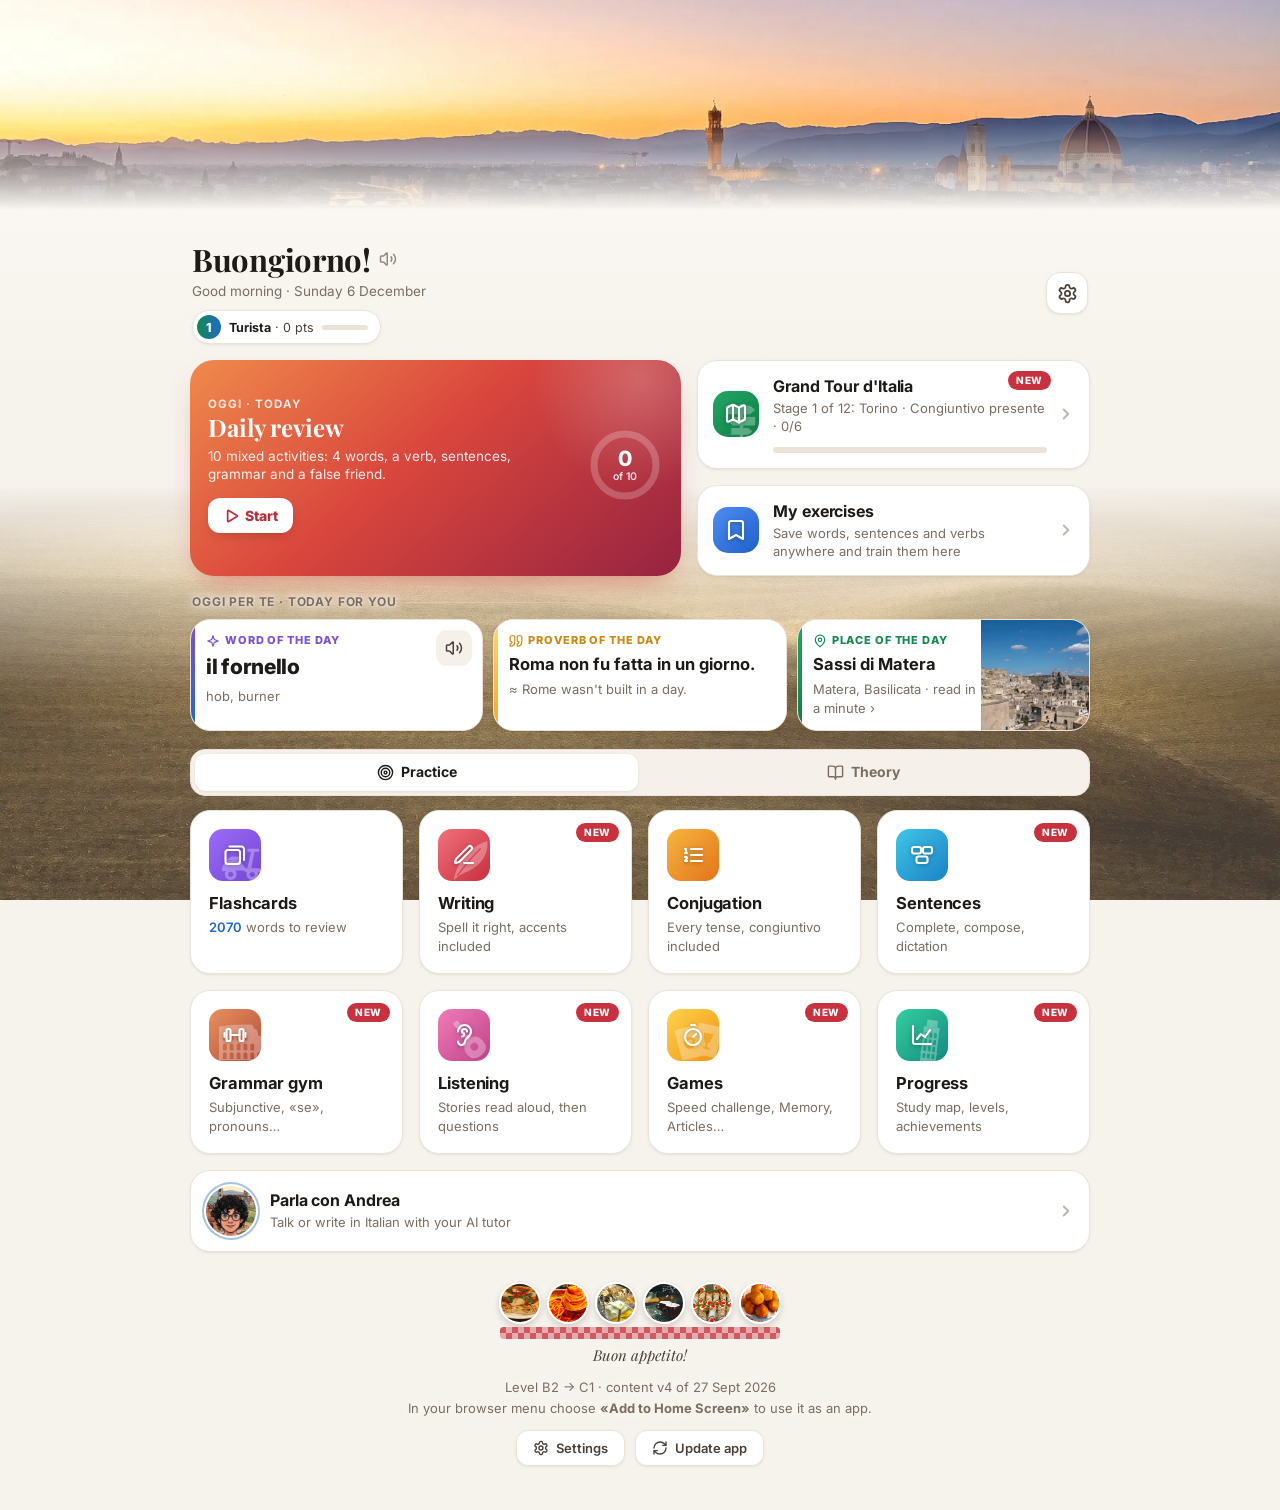
==== commit bdd15bc3: "Immagini nitide (acquarello leggero) e via la grechina ad archi - Le illustrazioni erano troppo sfoc" ====
--- a/index.html
+++ b/index.html
@@ -189,14 +189,13 @@
   .nav-back span{position:absolute;width:1px;height:1px;overflow:hidden;clip:rect(0 0 0 0);white-space:nowrap}
   @media (min-width:600px){ .nav-back span{position:static;width:auto;height:auto;overflow:visible;clip:auto} .appbar-side{width:80px} }
 
-  .skyline{position:relative;height:11px}
-  .sky-wall{position:absolute;left:0;right:0;bottom:0;height:11px;background:var(--brick);-webkit-mask:var(--acquedotto) repeat-x left bottom / auto 100%;mask:var(--acquedotto) repeat-x left bottom / auto 100%}
+  /* inner pages: just a hairline under the bar (the arches border was removed: the user didn't want it) */
+  .skyline{position:relative;height:0;border-bottom:1px solid var(--line)}
   /* home: a painted panorama of Florence from Piazzale Michelangelo, which changes with the time of day */
   .sky-pano{display:none}
   body.is-home header{position:relative;background:transparent;-webkit-backdrop-filter:none;backdrop-filter:none}
   body.is-home .appbar{display:none}
-  body.is-home .skyline{height:clamp(128px,31vw,210px)}
-  body.is-home .sky-wall{display:none}
+  body.is-home .skyline{height:clamp(128px,31vw,210px);border-bottom:0}
   body.is-home .sky-pano{display:block;position:absolute;inset:0;width:100%;height:100%;object-fit:cover;object-position:50% 36%;
     -webkit-mask-image:linear-gradient(to bottom,#000 58%,transparent);mask-image:linear-gradient(to bottom,#000 58%,transparent);
     animation:panoIn .7s ease both}
@@ -264,10 +263,6 @@
   }
   .hero:active{transform:scale(.985)}
   .hero::before{content:"";position:absolute;width:220px;height:220px;right:-70px;top:-90px;border-radius:50%;background:radial-gradient(circle,rgba(255,255,255,.22),rgba(255,255,255,0) 70%);pointer-events:none}
-  .hero::after{
-    content:"";position:absolute;left:0;right:0;bottom:0;height:12px;background:#fff;opacity:.16;pointer-events:none;
-    -webkit-mask:var(--acquedotto) repeat-x left bottom / auto 100%; mask:var(--acquedotto) repeat-x left bottom / auto 100%;
-  }
   .hero .h-body{flex:1;min-width:0;position:relative}
   .hero .h-kick{font-size:11.5px;font-weight:700;letter-spacing:.09em;text-transform:uppercase;opacity:.85}
   .hero .h-title{font-family:var(--serif);font-size:24px;font-weight:700;letter-spacing:-.1px;margin-top:3px;line-height:1.15}
@@ -1516,7 +1511,6 @@
   <div class="skyline">
     <img class="sky-pano" id="skyPano" alt="Florence seen from Piazzale Michelangelo" decoding="async">
     <div class="sky-snow" aria-hidden="true"><i></i><i></i><i></i><i></i><i></i><i></i><i></i><i></i><i></i><i></i></div>
-    <span class="sky-wall"></span>
   </div>
 </header>
 <main id="app"></main>
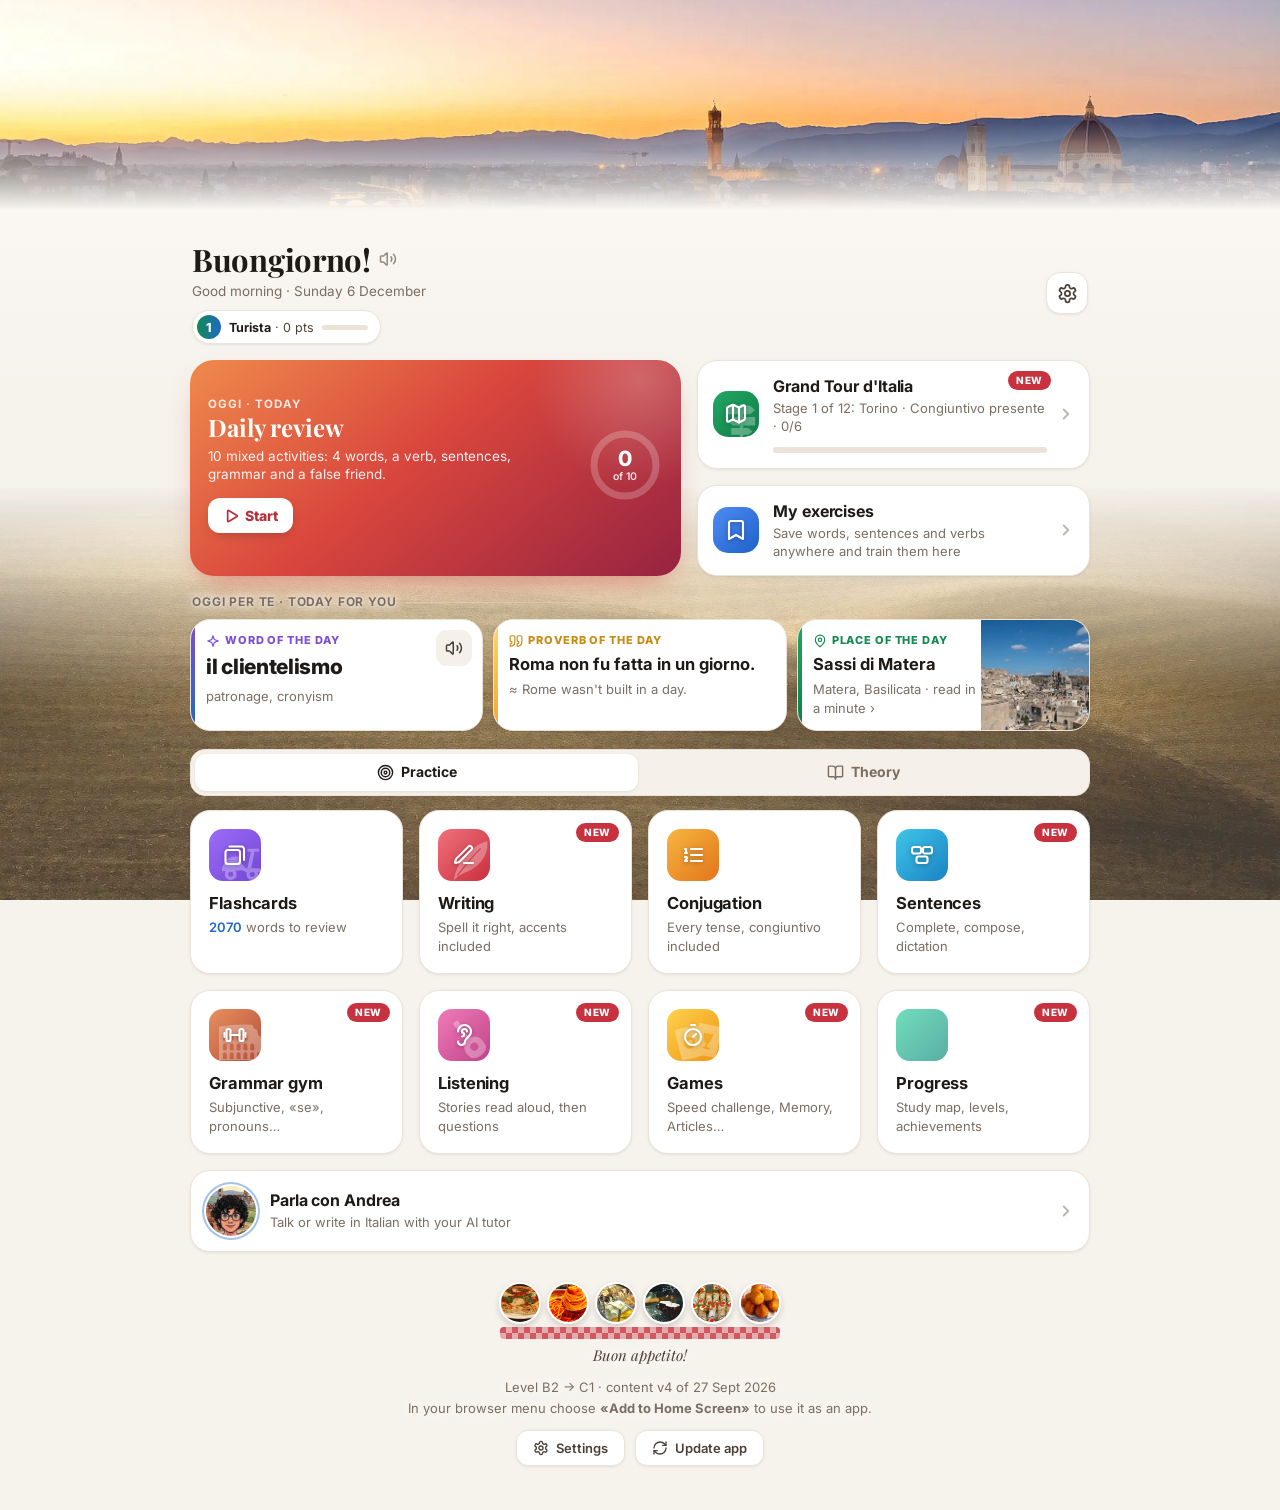
==== commit 621e4237: "Atlante: immagini più nitide (1440×900 e 720×450, effetto minimo) e ricerca Work in progress: nuova " ====
--- a/index.html
+++ b/index.html
@@ -2548,7 +2548,8 @@
   b.classList.toggle('autunno', m>=8 && m<=10);
 }
 
-// painted illustration of a place or dish: img/luoghi/<id>.webp (800×500); «piccola» = the 384×240 version for thumbnails
+// illustration of a place or dish: img/luoghi/<id>.webp (1440×900); «piccola» = the 720×450 version for cards and thumbnails
+// (sharp on 3x phones: keep these sizes, the user asked twice for images that are in focus)
 function illIMG(id, piccola){
   return `<img class="ill-img" src="img/luoghi/${id}${piccola ? '-s' : ''}.webp" alt="" loading="lazy" decoding="async">`;
 }
@@ -6149,7 +6150,12 @@
   g2.onclick = ()=>navigateTo(()=>runAtlasQuiz('regione'));
   giochi.append(g1, g2);
   stage.appendChild(giochi);
-  let filtro = cat || '';
+  const sWrap = $(`<div class="search">${ic('search')}<input class="vocab-input" type="search" enterkeyhint="search" placeholder="Search a place, a dish or a region…" autocomplete="off" autocorrect="off" autocapitalize="off" spellcheck="false"></div>`);
+  const inp = sWrap.querySelector('input');
+  stage.appendChild(sWrap);
+  let filtro = cat || '', q = '', tm = null;
+  inp.oninput = ()=>{ clearTimeout(tm); tm = setTimeout(()=>{ q = normSearch(inp.value.trim()); paint(); }, 120); };
+  const trovato = l=>!q || [l.nome, l.dove, l.regione, l.citta].some(s=>s && normSearch(s).includes(q));
   const chips = $(`<div class="atl-cats"></div>`);
   const mk = (k, lab)=>{ const b = $(`<button class="ref-chip" type="button"></button>`); b.innerHTML = lab; b.dataset.k = k; b.onclick = ()=>{ filtro = k; paint(); }; return b; };
   chips.appendChild(mk('', `All <small>${L.length}</small>`));
@@ -6160,14 +6166,17 @@
   function paint(){
     chips.querySelectorAll('button').forEach(b=>b.classList.toggle('on', b.dataset.k===filtro));
     body.innerHTML = '';
+    let n = 0;
     ATL_CAT.filter(([k])=>!filtro || k===filtro).forEach(([k,e,t])=>{
-      const items = L.filter(l=>l.cat===k);
+      const items = L.filter(l=>l.cat===k && trovato(l));
       if(!items.length) return;
+      n += items.length;
       body.appendChild($(`<div class="sec-h">${e} ${t}</div>`));
       const g = $(`<div class="atl-grid"></div>`);
       items.forEach(l=>g.appendChild(atlCard(l, visti)));
       body.appendChild(g);
     });
+    if(!n) body.appendChild($(`<div class="empty"><div class="big">🔎</div>Nothing found: try a city or a region, e.g. «Sicilia».</div>`));
   }
   paint();
 }
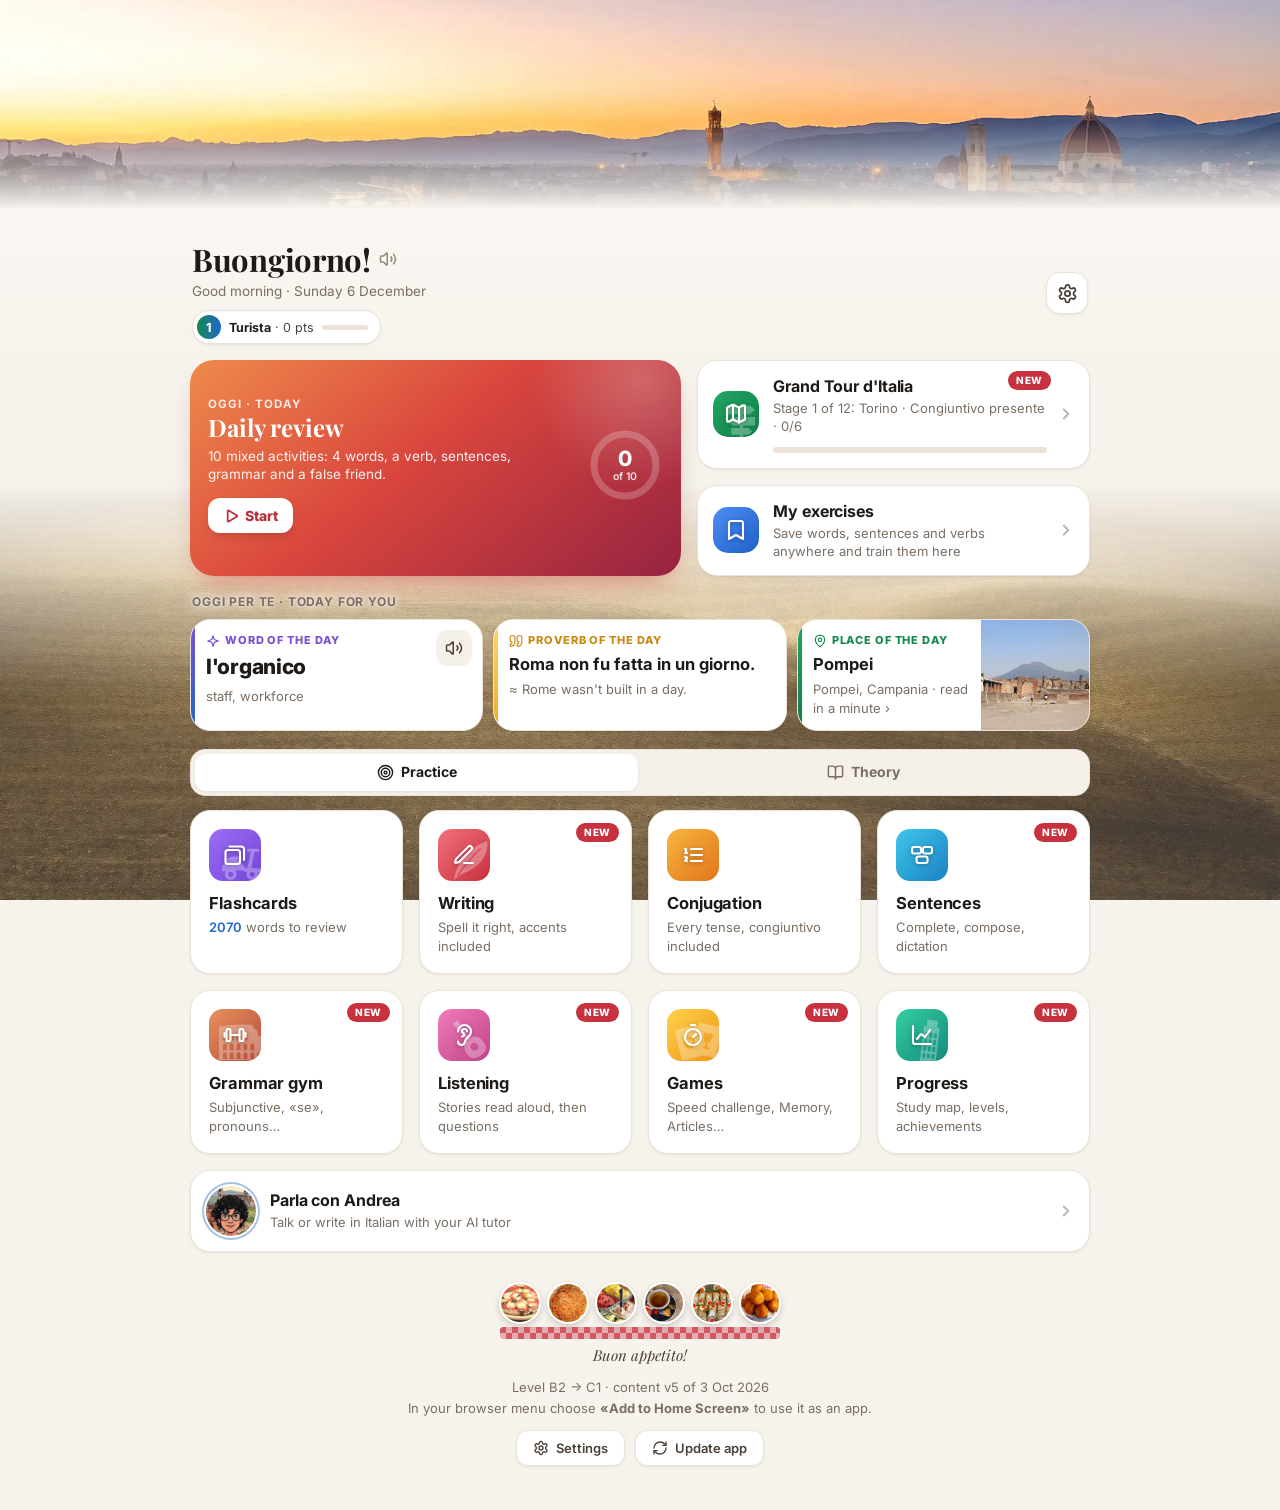
==== commit 9bd46056: "Atlante: 91 luoghi nuovi, immagini rifatte più nitide, ricerca - 91 luoghi nuovi (35 monumenti, 22 p" ====
--- a/index.html
+++ b/index.html
@@ -2549,7 +2549,7 @@
 }
 
 // illustration of a place or dish: img/luoghi/<id>.webp (1440×900); «piccola» = the 720×450 version for cards and thumbnails
-// (sharp on 3x phones: keep these sizes, the user asked twice for images that are in focus)
+// (sharp on 3x phones: keep these sizes, the user asked more than once for images that are in focus)
 function illIMG(id, piccola){
   return `<img class="ill-img" src="img/luoghi/${id}${piccola ? '-s' : ''}.webp" alt="" loading="lazy" decoding="async">`;
 }
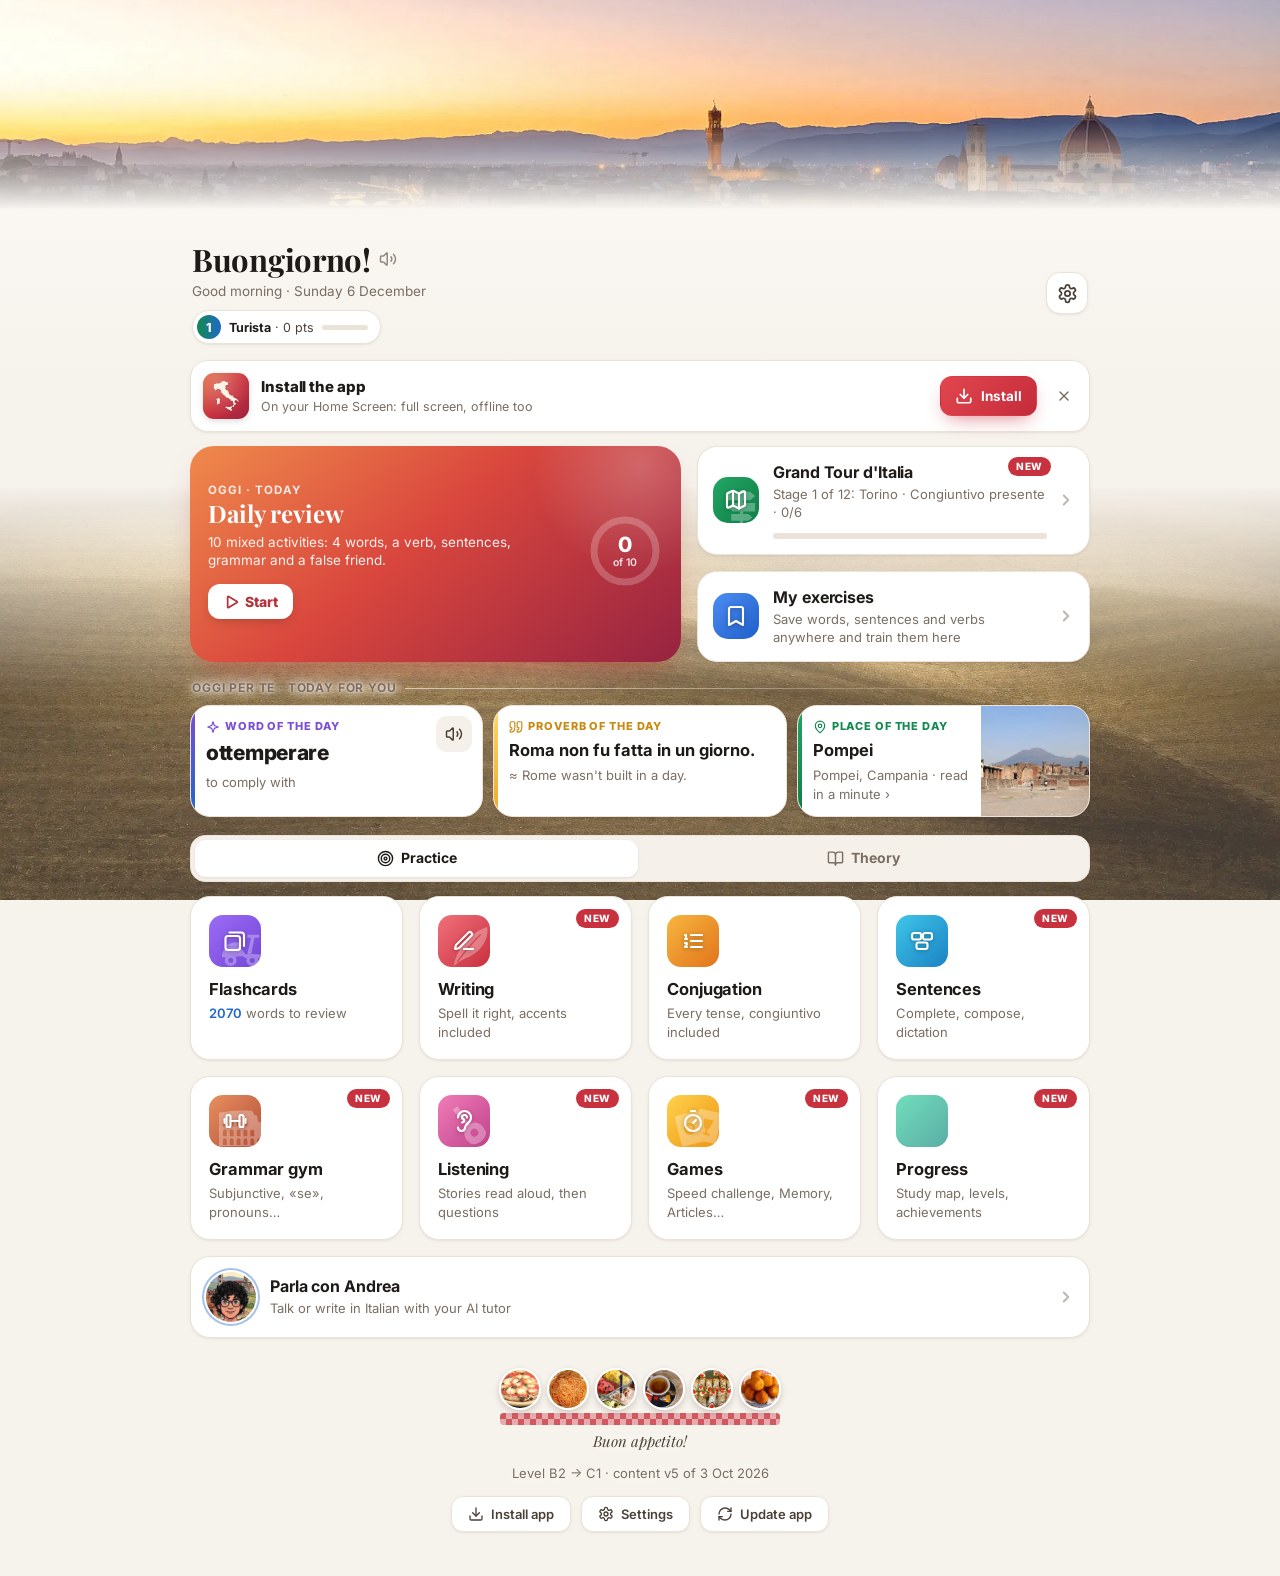
==== commit 255f1fbf: "Install the app: pulsante e guida passo-passo per iPhone (Condividi → Aggiungi a Home) Su iPhone Saf" ====
--- a/index.html
+++ b/index.html
@@ -390,6 +390,20 @@
   .qbtn .i{width:15px;height:15px;stroke-width:2.4}
   .qbtn:active{transform:scale(.95);background:var(--accent2-soft)}
 
+  .install-card{display:flex;align-items:center;gap:12px;margin:0 0 14px;padding:12px 10px 12px 12px;background:var(--card);border:1px solid var(--line);border-radius:18px;box-shadow:var(--shadow-sm);animation:rise .3s ease both}
+  .install-card img{width:46px;height:46px;border-radius:11px;flex:0 0 auto;box-shadow:0 2px 6px rgba(40,28,18,.15)}
+  .install-card .txt{flex:1;min-width:0;display:flex;flex-direction:column;gap:2px}
+  .install-card .txt b{font-size:15px;font-weight:800;letter-spacing:-.1px}
+  .install-card .txt span{font-size:12.5px;color:var(--muted);line-height:1.35}
+  .install-x{width:30px;height:30px;border:0;border-radius:9px;background:none;color:var(--muted);display:grid;place-items:center;flex:0 0 auto;padding:0}
+  .install-x .i{width:16px;height:16px}
+  .inst-steps{list-style:none;margin:0;padding:0;display:flex;flex-direction:column;gap:10px;counter-reset:passo}
+  .inst-steps li{counter-increment:passo;display:flex;gap:12px;align-items:flex-start;background:var(--card);border:1px solid var(--line);border-radius:14px;padding:12px;font-size:14.5px;line-height:1.5;text-align:left}
+  .inst-steps li::before{content:counter(passo);flex:0 0 auto;width:26px;height:26px;border-radius:50%;background:var(--accent2);color:#fff;font-weight:800;font-size:13.5px;display:grid;place-items:center;margin-top:1px}
+  .inst-ico{display:inline-grid;place-items:center;vertical-align:-5px;min-width:24px;height:24px;padding:0 4px;border-radius:7px;background:var(--accent2-soft);color:var(--accent2);font-weight:900;font-size:13px;letter-spacing:1px}
+  .inst-ico .i{width:16px;height:16px;stroke-width:2.4}
+  .inst-ico.sq .i{border:2px solid currentColor;border-radius:4px;width:15px;height:15px;stroke-width:3}
+  .inst-note{font-size:13px;line-height:1.55;color:var(--text2);background:var(--gold-soft);border-radius:14px;padding:12px;text-align:left}
   .home-foot{margin-top:26px;display:flex;flex-direction:column;align-items:center;gap:12px}
   .home-foot .row-btns{display:flex;gap:10px;justify-content:center;flex-wrap:wrap}
 
@@ -2498,6 +2512,109 @@
   return b;
 }
 
+// ---------- install the app (Home Screen) ----------
+// Android and desktop Chrome/Edge offer their own install prompt (beforeinstallprompt); iPhone and iPad never do:
+// there the only way is Share → «Add to Home Screen», so a sheet walks through it step by step.
+let _installPrompt = null;
+window.addEventListener('beforeinstallprompt', e=>{ e.preventDefault(); _installPrompt = e; });
+window.addEventListener('appinstalled', ()=>{ _installPrompt = null; document.querySelectorAll('.install-card').forEach(x=>x.remove()); });
+function appInstallata(){
+  return (window.matchMedia && matchMedia('(display-mode: standalone)').matches) || navigator.standalone === true;
+}
+function installNascosto(){
+  let t = 0;
+  try{ t = +localStorage.getItem('italiano_install_nascosto') || 0; }catch(e){}
+  return Date.now() - t < 30*86400000;
+}
+// 'ios' (Safari), 'ios-altro' (Chrome, Firefox, Edge… on iOS), 'ios-inapp' (Instagram, Facebook… browsers), 'android', 'desktop'
+function piattaforma(){
+  const ua = navigator.userAgent || '';
+  const ios = /iPhone|iPad|iPod/.test(ua) || (navigator.platform === 'MacIntel' && navigator.maxTouchPoints > 1);
+  if(ios){
+    if(/FBAN|FBAV|Instagram|LinkedInApp|Snapchat|TikTok|musical_ly|Line\/|GSA\/|Twitter/i.test(ua)) return 'ios-inapp';
+    if(/CriOS|FxiOS|EdgiOS|OPiOS|OPT\/|DuckDuckGo|YaBrowser/.test(ua)) return 'ios-altro';
+    return 'ios';
+  }
+  return /Android/i.test(ua) ? 'android' : 'desktop';
+}
+async function installaApp(){
+  if(_installPrompt){
+    const p = _installPrompt;
+    _installPrompt = null;   // a prompt can be shown only once
+    try{
+      await p.prompt();
+      const r = await p.userChoice;
+      if(r && r.outcome === 'accepted'){ toast('📲 Installed! Open «Italiano» from your Home Screen'); document.querySelectorAll('.install-card').forEach(x=>x.remove()); }
+    }catch(e){ sheetApri('Install the app', guidaInstallazione); }
+    return;
+  }
+  sheetApri('Install the app', guidaInstallazione);
+}
+function guidaInstallazione(){
+  const box = $(`<div class="sh-page"></div>`);
+  const pf = piattaforma();
+  const share = `<span class="inst-ico">${ic('share')}</span>`;
+  const add = `<span class="inst-ico sq">${ic('plus')}</span>`;
+  const dots = `<span class="inst-ico">···</span>`;
+  const url = location.origin + location.pathname;
+  let intro = '', passi = [];
+  if(pf === 'ios'){
+    intro = 'On iPhone and iPad apps like this one install straight from <b>Safari</b>, without the App Store. It takes 10 seconds:';
+    passi = [
+      `Tap the <b>Share</b> button ${share} in Safari's toolbar (at the bottom, or at the top on iPad). On iOS 26 tap ${dots} first, then <b>Share</b>.`,
+      `Scroll down the list and tap <b>Add to Home Screen</b> ${add}. If you don't see it, tap <b>View More</b> or <b>Edit Actions</b> at the bottom.`,
+      `Leave <b>Open as Web App</b> switched on and tap <b>Add</b> (top right).`,
+      `Done: open <b>Italiano</b> from your Home Screen. It runs full screen, with its own icon, and also works offline.`
+    ];
+  } else if(pf === 'ios-altro'){
+    intro = 'On iPhone you can install this app from the browser you are using, without the App Store:';
+    passi = [
+      `Tap the <b>Share</b> button ${share} (in Chrome it's in the address bar, top right; in other browsers look in the ${dots} menu).`,
+      `Tap <b>Add to Home Screen</b> ${add}, then <b>Add</b>.`,
+      `Don't see «Add to Home Screen»? Your iOS is older than 16.4: copy the link below, open it in <b>Safari</b> and do the same from there.`
+    ];
+  } else if(pf === 'ios-inapp'){
+    intro = 'You opened the app inside another app (Instagram, Facebook, Google…): from here it can\'t be installed. Open it in <b>Safari</b> first:';
+    passi = [
+      `Tap ${dots} or ${share} in this window and choose <b>Open in Safari</b> (or copy the link below and paste it into Safari).`,
+      `In Safari tap <b>Share</b> ${share} → <b>Add to Home Screen</b> ${add} → <b>Add</b>.`
+    ];
+  } else if(pf === 'android'){
+    intro = 'Install it from your browser, without the Play Store:';
+    passi = [
+      `Tap the browser menu <b>⋮</b> (top right in Chrome).`,
+      `Tap <b>Install app</b> or <b>Add to Home screen</b>, then <b>Install</b>.`,
+      `Open <b>Italiano</b> from your Home Screen: full screen and offline too.`
+    ];
+  } else {
+    intro = 'On a computer:';
+    passi = [
+      `<b>Chrome / Edge</b>: click the install icon at the right of the address bar, or menu <b>⋮</b> → <b>Cast, save and share</b> → <b>Install page as app</b>.`,
+      `<b>Safari on Mac</b>: menu <b>File</b> → <b>Add to Dock</b>.`,
+      `On <b>iPhone</b>: open this same address in Safari, then <b>Share</b> ${share} → <b>Add to Home Screen</b> ${add}.`
+    ];
+  }
+  box.appendChild($(`<p style="margin:0;font-size:14.5px;line-height:1.55;text-align:left">${intro}</p>`));
+  box.appendChild($(`<ol class="inst-steps">${passi.map(x=>`<li><span>${x}</span></li>`).join('')}</ol>`));
+  if(pf !== 'ios'){
+    const cp = $(`<button class="btn soft block" type="button">${ic('share')} Copy the app's link</button>`);
+    cp.onclick = async ()=>{
+      try{ await navigator.clipboard.writeText(url); toast('🔗 Link copied: paste it into Safari'); }
+      catch(e){ prompt('Copy this link:', url); }
+    };
+    box.appendChild(cp);
+  }
+  // on iOS the Home Screen app has its own storage, separate from Safari's: progress doesn't follow by itself
+  if(pf.startsWith('ios') && xpTotale() > 0){
+    const nota = $(`<div class="inst-note"><b>Your progress:</b> on iPhone the installed app keeps its own data, separate from the browser. To bring along what you've done so far, export a backup now and then, in the app, go to <b>Settings → Backup → Import</b>.</div>`);
+    const exp = $(`<button class="btn block" type="button" style="margin-top:10px">${ic('dl')} Export backup</button>`);
+    exp.onclick = esportaBackup;
+    nota.appendChild(exp);
+    box.appendChild(nota);
+  }
+  return box;
+}
+
 async function forceUpdate(btnEl){
   if(btnEl){btnEl.innerHTML=`${ic('refresh')} Updating…`;btnEl.disabled=true;}
   try{
@@ -2581,6 +2698,19 @@
   hello.querySelector('.hello-txt').appendChild(makeLivelloChip());
   hello.querySelector('.icon-btn').onclick = ()=>start("settings");
   home.appendChild(hello);
+
+  // --- "install the app" (until it runs from the Home Screen; "×" hides it for a month) ---
+  if(!appInstallata() && !installNascosto()){
+    const ins = $(`<div class="install-card">
+        <img src="apple-touch-icon.png" alt="">
+        <div class="txt"><b>Install the app</b><span>On your Home Screen: full screen, offline too</span></div>
+        <button class="btn primary sm" type="button">${ic('dl')} Install</button>
+        <button class="install-x" type="button" aria-label="Not now" title="Not now">${ic('x')}</button>
+      </div>`);
+    ins.querySelector('.btn').onclick = installaApp;
+    ins.querySelector('.install-x').onclick = ()=>{ try{ localStorage.setItem('italiano_install_nascosto', String(Date.now())); }catch(e){} ins.remove(); };
+    home.appendChild(ins);
+  }
 
   // --- daily review + Grand Tour + my exercises ---
   const top = $(`<div class="home-top list" style="gap:12px"></div>`);
@@ -2693,18 +2823,22 @@
   });
 
   // --- footer: the Italian table, content version, settings, update ---
-  const standalone = (window.matchMedia && matchMedia('(display-mode: standalone)').matches) || navigator.standalone;
   const CIBI = ['pizza','spaghetti','gelato','espresso','cannolo','arancino'];
   const cibi = CIBI.map(id=>`<img src="img/luoghi/${id}-s.webp" alt="" loading="lazy" decoding="async">`).join('');
   const foot = $(`<div class="home-foot">
     <button class="tavola" type="button" aria-label="Buon appetito! Tap to hear it"><span class="tavola-cibi" aria-hidden="true">${cibi}</span><span class="tavola-tela" aria-hidden="true"></span><span class="tavola-cap">Buon appetito!</span></button>
-    <div class="muted">Level B2 → C1 &middot; content v${esc(DB.meta.version)} of ${fmtData(DB.meta.updated)}${standalone ? '' : '<br>In your browser menu choose <b>«Add to Home Screen»</b> to use it as an app.'}</div>
+    <div class="muted">Level B2 → C1 &middot; content v${esc(DB.meta.version)} of ${fmtData(DB.meta.updated)}</div>
     <div class="row-btns"></div></div>`);
   const setBtn=$(`<button class="linkbtn" type="button">${ic('gear')} Settings</button>`);
   setBtn.onclick=()=>start("settings");
   const updBtn=$(`<button class="linkbtn" type="button">${ic('refresh')} Update app</button>`);
   updBtn.onclick=()=>forceUpdate(updBtn);
   foot.querySelector('.row-btns').append(setBtn, updBtn);
+  if(!appInstallata()){
+    const insBtn=$(`<button class="linkbtn" type="button">${ic('dl')} Install app</button>`);
+    insBtn.onclick=installaApp;
+    foot.querySelector('.row-btns').prepend(insBtn);
+  }
   const tav = foot.querySelector('.tavola'), cap = foot.querySelector('.tavola-cap');
   const DETTI = [['Buon appetito!','Enjoy your meal!'],['A tavola non si invecchia.','At the table one never grows old.'],['Pizza, pasta e gelato!','Pizza, pasta and gelato!'],['Un caffè, per favore.','An espresso, please.'],['Salute!','Cheers!'],['Che buono!','How delicious!']];
   let kDetto = 0;
@@ -7164,6 +7298,13 @@
   for(let i=0; i<localStorage.length; i++){ const k = localStorage.key(i); if(chiaveInBackup(k)) out.push(k); }
   return out;
 }
+function esportaBackup(){
+  const blob = new Blob([JSON.stringify(raccogliBackup(), null, 1)], {type:"application/json"});
+  const a = document.createElement("a");
+  a.href = URL.createObjectURL(blob); a.download = `italiano-backup-${todayStr()}.json`;
+  document.body.appendChild(a); a.click();
+  setTimeout(()=>{ URL.revokeObjectURL(a.href); a.remove(); }, 1000);
+}
 function raccogliBackup(){
   const dati = {};
   chiaviBackup().forEach(k=>{ dati[k] = localStorage.getItem(k); });
@@ -7253,13 +7394,7 @@
     <p class="muted" style="margin:0 0 13px;font-size:13.5px;line-height:1.55;text-align:left">Progress, saved words and streaks live <b>only on this device</b>: clearing the browser data or reinstalling the app deletes them. Export a backup file now and then and keep it safe.</p></div>`);
   const brow = $(`<div class="row" style="flex-wrap:wrap"></div>`);
   const exp = $(`<button class="btn primary" type="button" style="flex:1 1 140px">${ic('dl')} Export</button>`);
-  exp.onclick = ()=>{
-    const blob = new Blob([JSON.stringify(raccogliBackup(), null, 1)], {type:"application/json"});
-    const a = document.createElement("a");
-    a.href = URL.createObjectURL(blob); a.download = `italiano-backup-${todayStr()}.json`;
-    document.body.appendChild(a); a.click();
-    setTimeout(()=>{ URL.revokeObjectURL(a.href); a.remove(); }, 1000);
-  };
+  exp.onclick = esportaBackup;
   const impBtn = $(`<button class="btn" type="button" style="flex:1 1 140px">${ic('ul')} Import</button>`);
   const file = $(`<input type="file" accept="application/json,.json" style="display:none">`);
   impBtn.onclick = ()=>file.click();
@@ -7290,6 +7425,11 @@
   const upd = $(`<button class="btn block" type="button">${ic('refresh')} Update app</button>`);
   upd.onclick = ()=>forceUpdate(upd);
   appCard.appendChild(upd);
+  if(!appInstallata()){
+    const ins = $(`<button class="btn primary block" type="button" style="margin-top:8px">${ic('dl')} Install the app on this ${piattaforma().startsWith('ios') ? 'iPhone' : 'device'}</button>`);
+    ins.onclick = installaApp;
+    appCard.appendChild(ins);
+  }
   const cr = $(`<button class="btn soft block" type="button" style="margin-top:8px">${ic('image')} Image credits</button>`);
   cr.onclick = ()=>navigateTo(runCrediti);
   appCard.appendChild(cr);
